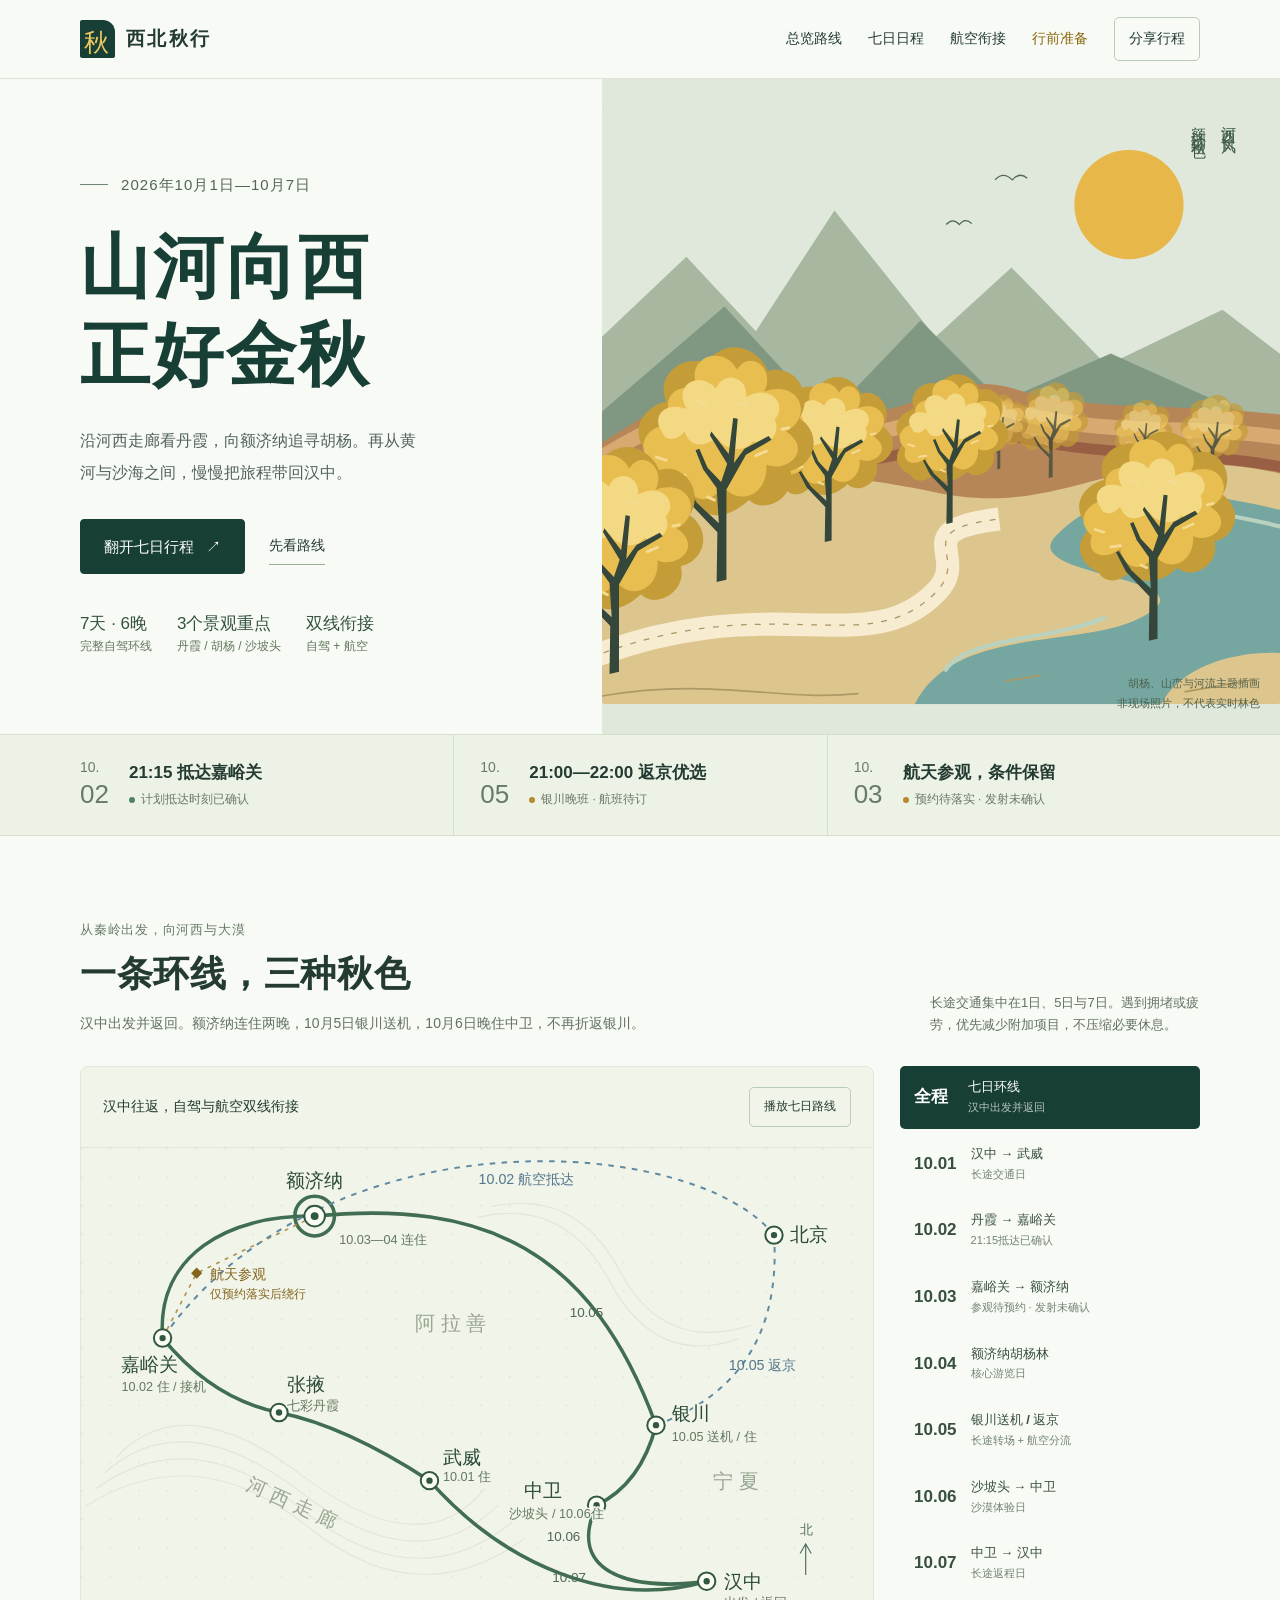
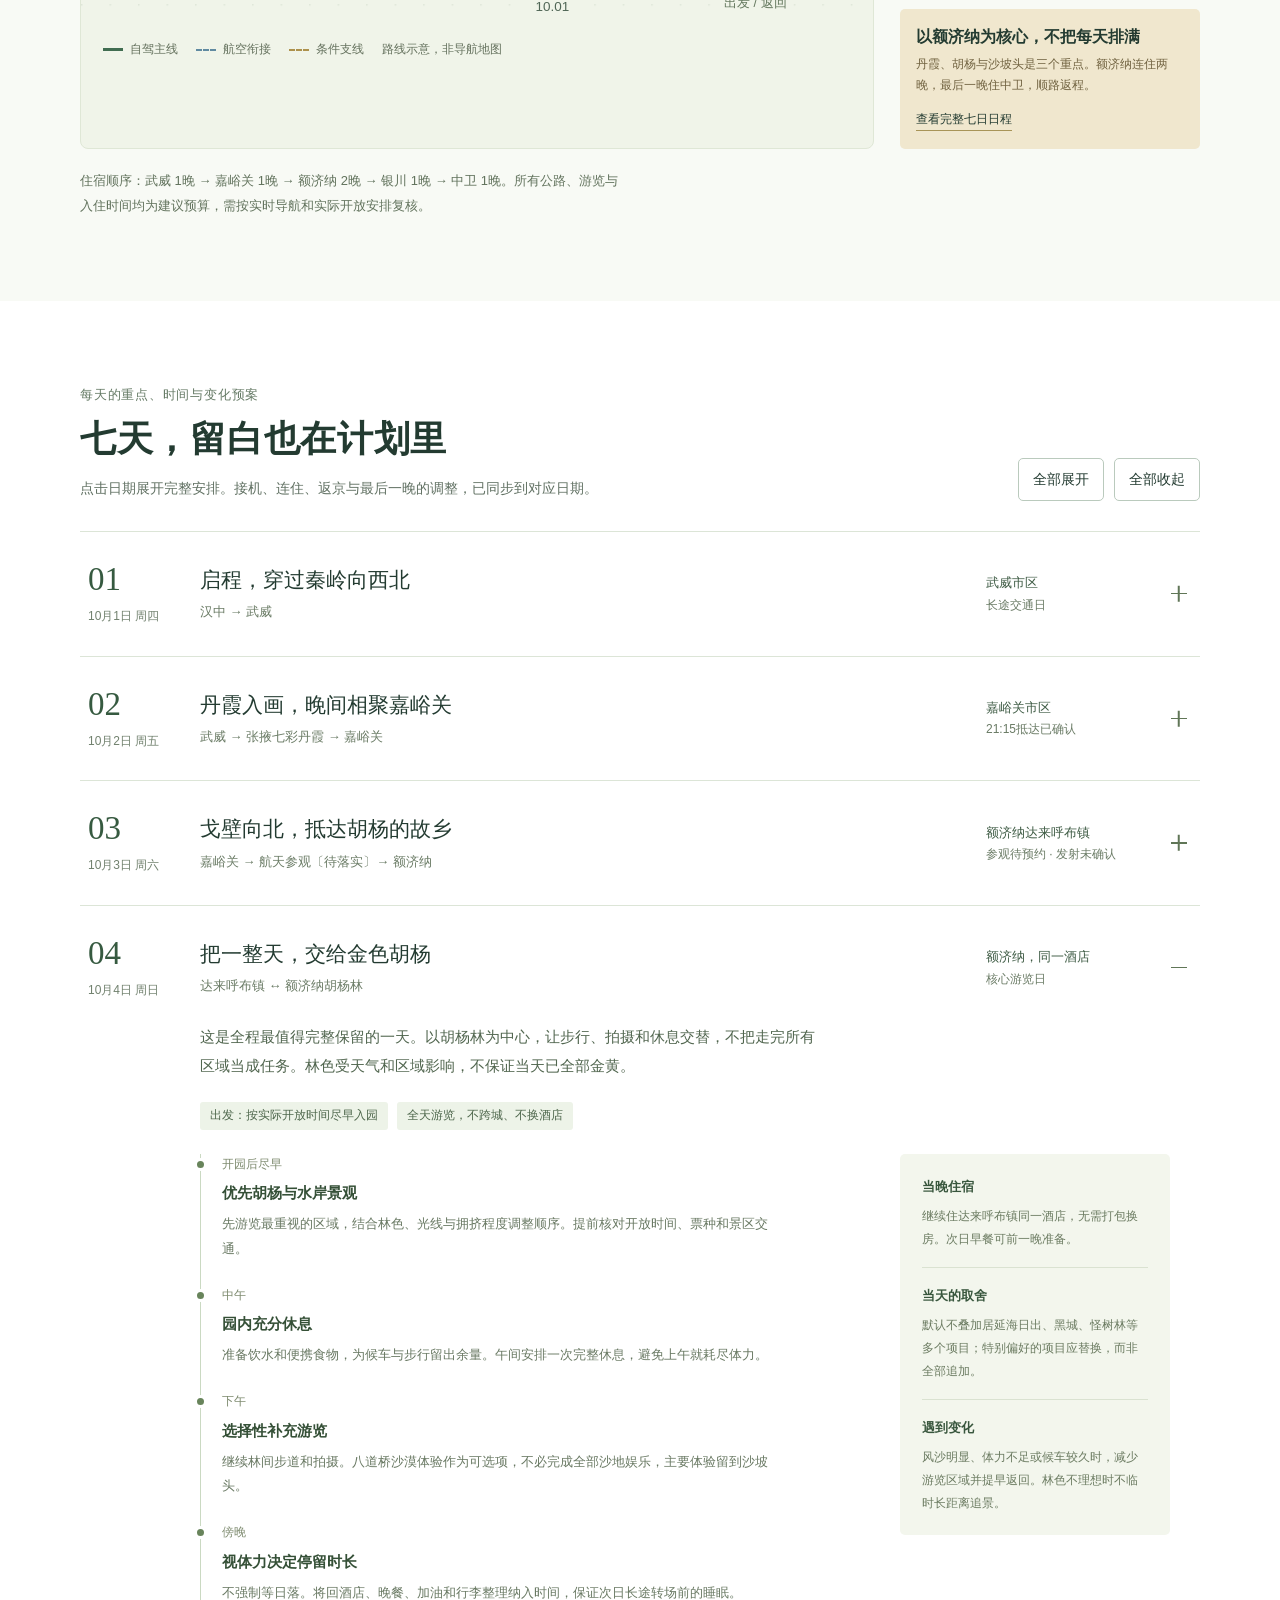
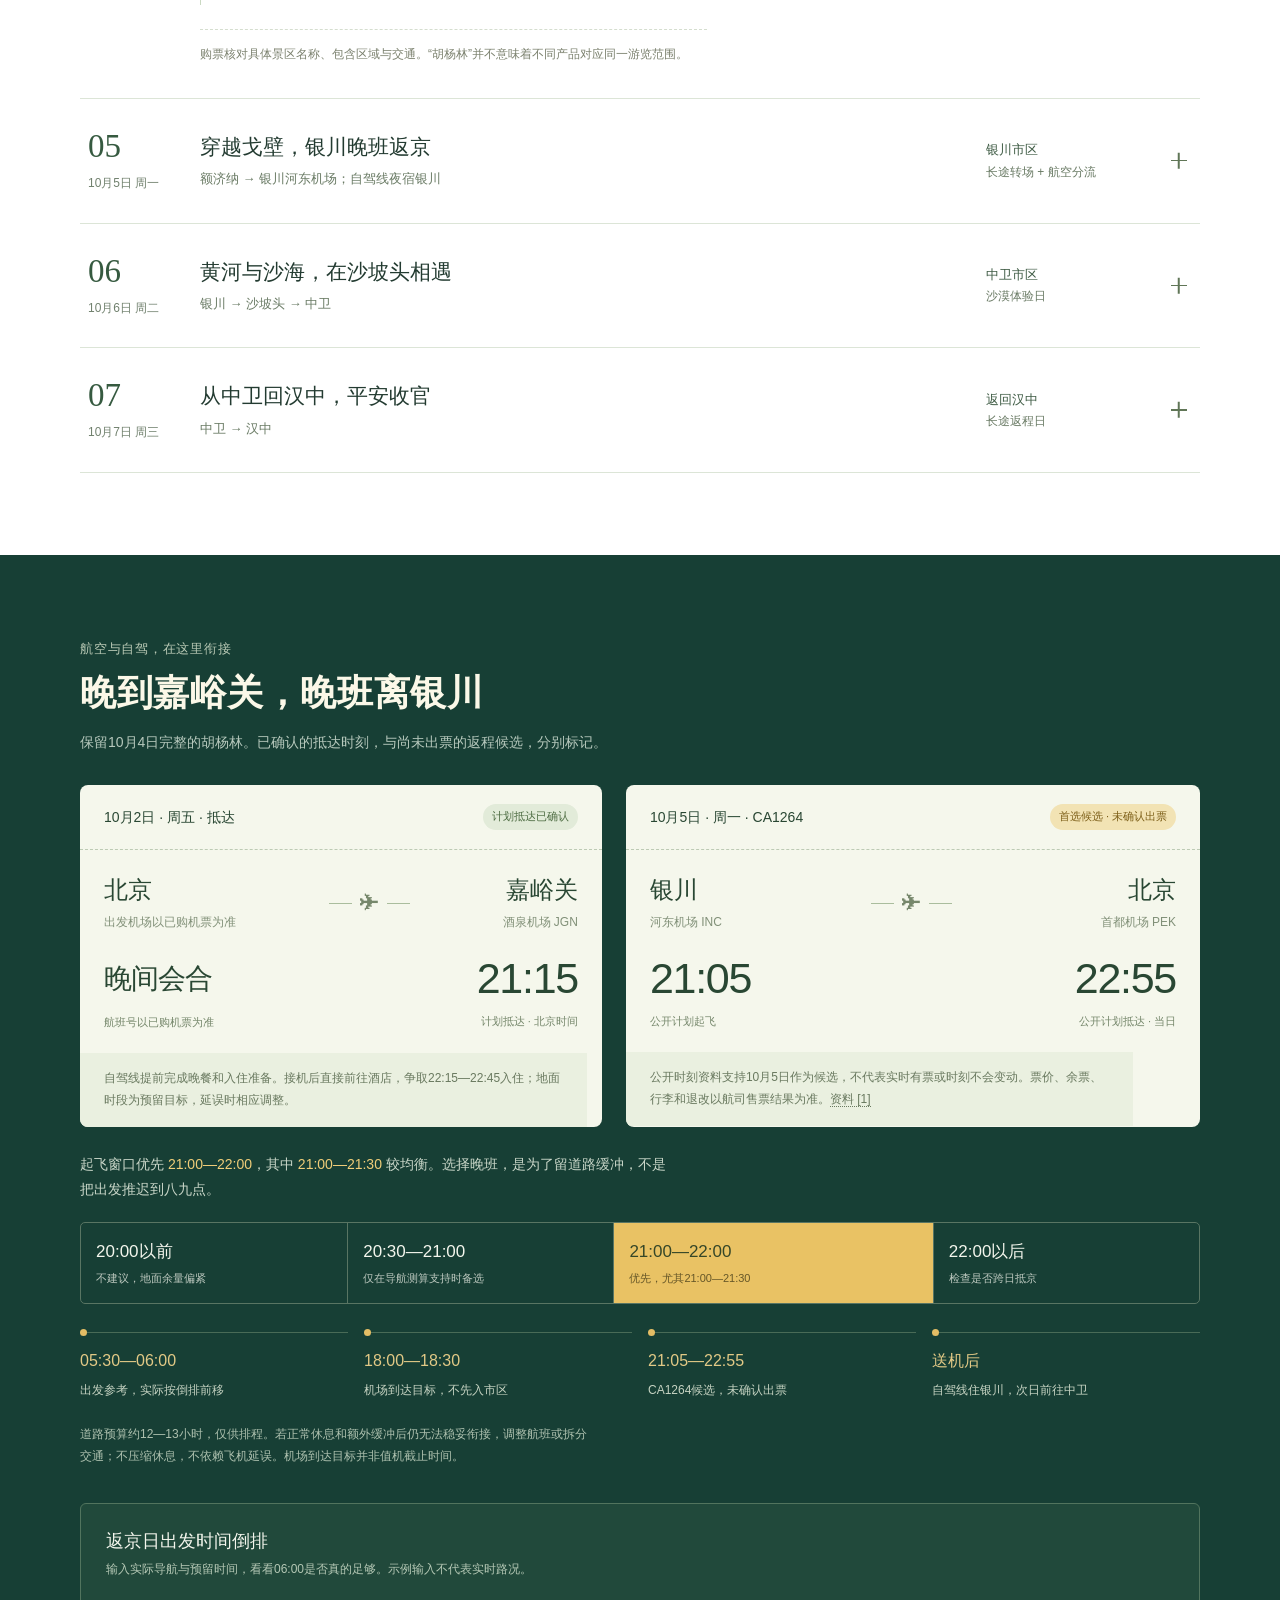
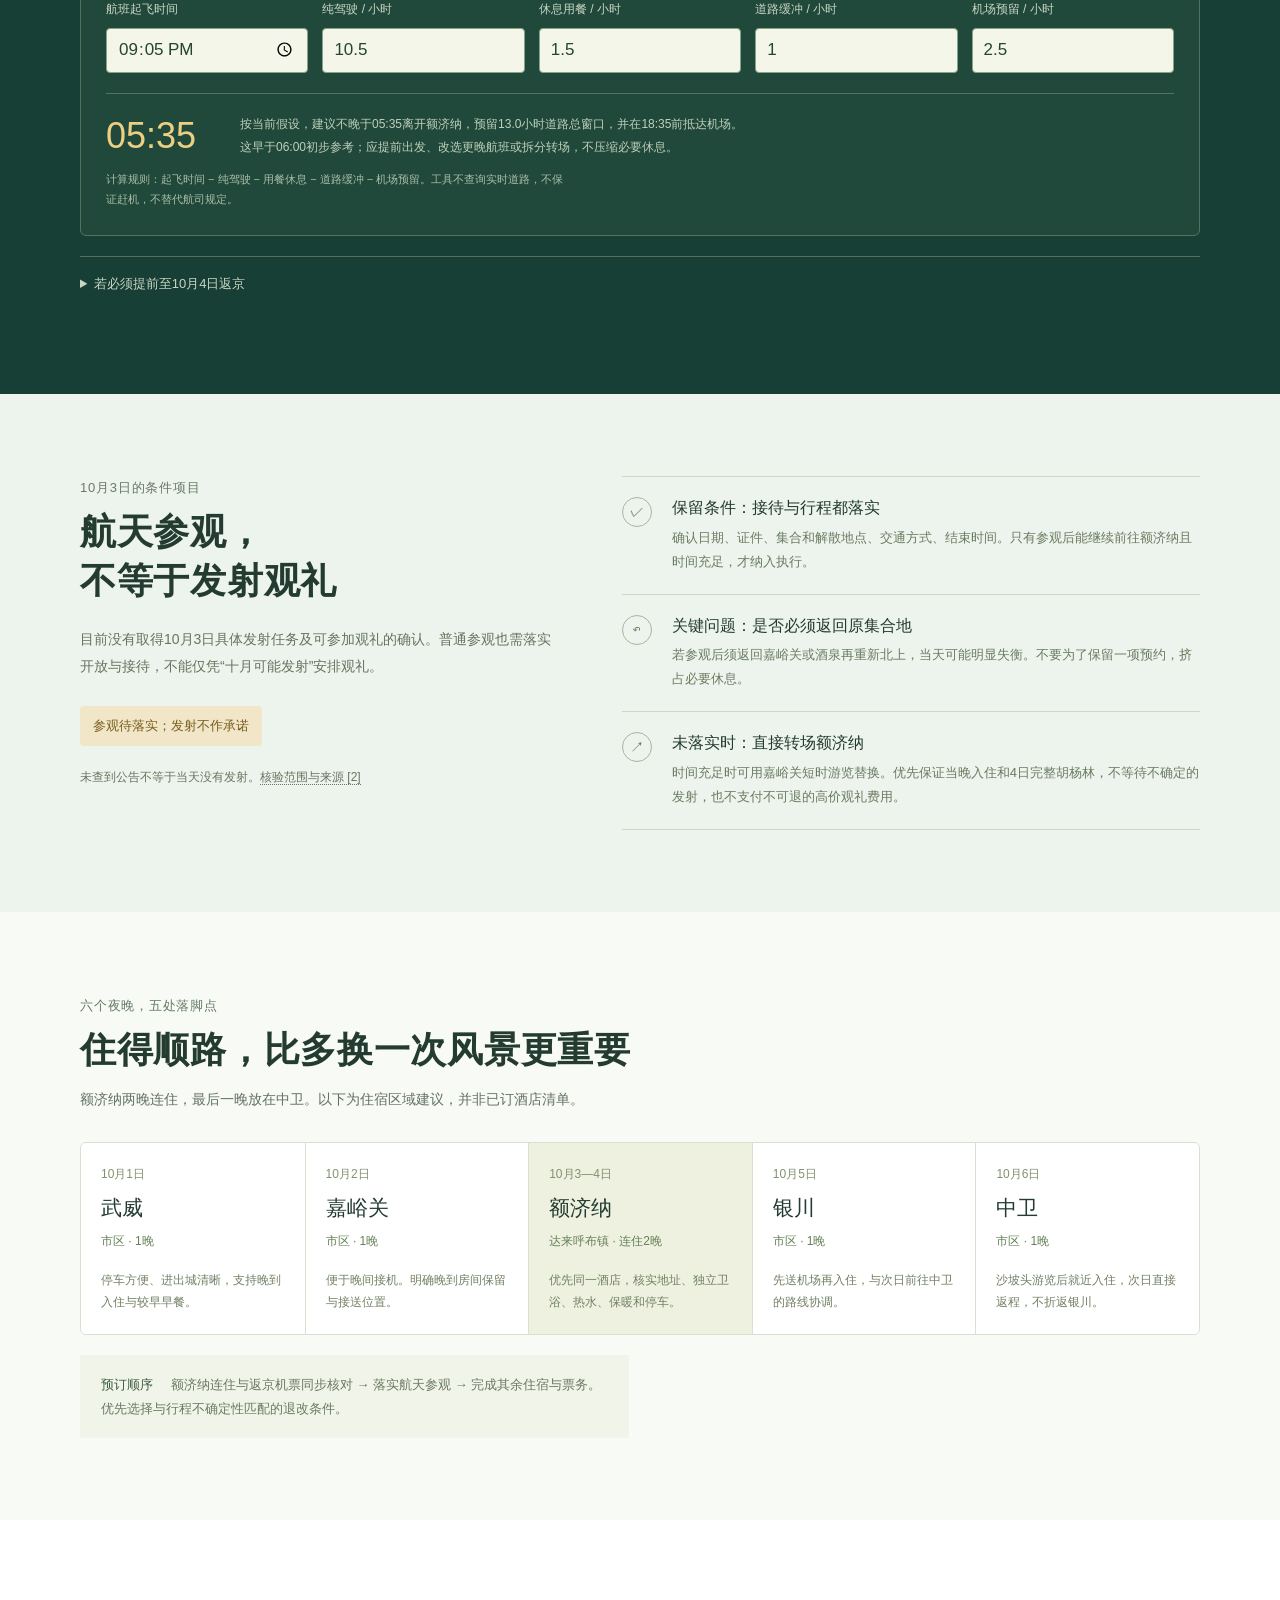
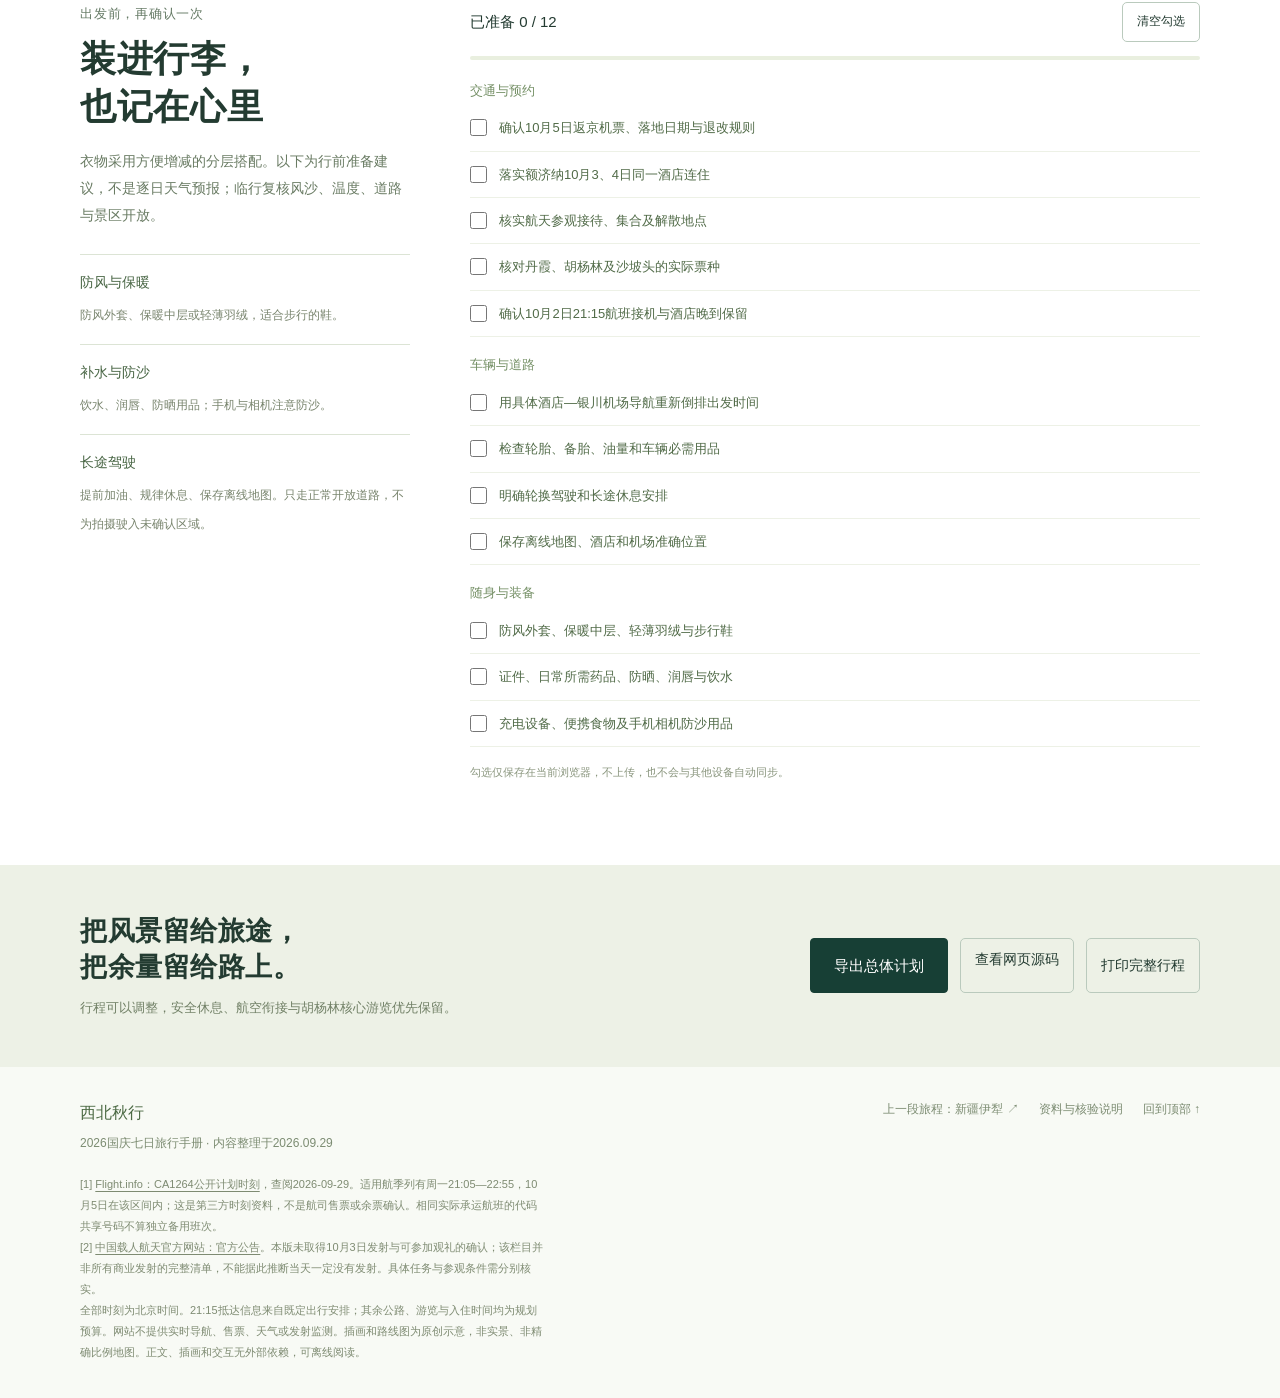
==== northwest-autumn-2026/index.html @ afd64a28 "Publish complete 2026 northwest itinerary as an independent Pages destination" ====
<!DOCTYPE html>
<html lang="zh-CN"><head><meta charset="utf-8"><meta name="viewport" content="width=device-width, initial-scale=1, viewport-fit=cover"><meta name="theme-color" content="#173f35"><meta name="description" content="2026年10月1日至7日西北自驾旅行手册：汉中、河西走廊、额济纳胡杨、银川与沙坡头。含21:15抵达接机、10月5日银川晚班返京候选、逐日日程和行前清单。"><meta property="og:title" content="西北秋行｜国庆七日旅行手册"><meta property="og:description" content="七天六晚，把一整天交给金色胡杨。路线、日程、晚班返京与行前准备，一页随行。"><meta property="og:type" content="website"><meta property="og:locale" content="zh_CN"><meta property="og:url" content="https://chastelover.github.io/xinjiang-yili-roadtrip/northwest-autumn-2026/"><title>西北秋行｜2026国庆七日自驾旅行手册</title><link rel="stylesheet" href="style.css" data-bundle></head>
<body><a href="#itinerary" class="skip">跳到七日日程</a><header class="topbar"><nav class="nav wrap" aria-label="主要导航"><a href="#top" class="brand"><span class="brand-mark" aria-hidden="true">秋</span>西北秋行</a><div class="navlinks"><a href="#route">总览路线</a><a href="#itinerary">七日日程</a><a href="#flights">航空衔接</a><a href="#prepare">行前准备</a><button class="icon-btn" id="share" type="button">分享行程</button></div></nav></header>
<main id="top"><section class="hero" aria-labelledby="hero-title"><div class="hero-inner"><div class="hero-copy"><p class="date-label">2026年10月1日—10月7日</p><h1 id="hero-title"><span>山河向西</span><span>正好金秋</span></h1><p class="hero-lead">沿河西走廊看丹霞，向额济纳追寻胡杨。再从黄河与沙海之间，慢慢把旅程带回汉中。</p><div class="hero-actions"><a class="primary" href="#itinerary">翻开七日行程 <span aria-hidden="true">↗</span></a><a class="text-action" href="#route">先看路线</a></div><div class="hero-foot"><div><strong>7天 · 6晚</strong>完整自驾环线</div><div><strong>3个景观重点</strong>丹霞 / 胡杨 / 沙坡头</div><div><strong>双线衔接</strong>自驾 + 航空</div></div></div><figure class="hero-art"><svg class="landscape" viewBox="0 0 820 720" role="img" aria-labelledby="land-title"><title id="land-title">金色胡杨、河西山峦与蜿蜒河流的原创主题插画</title><defs><clipPath id="land-crop"><rect width="820" height="720" rx="4"/></clipPath><g id="poplar"><path fill="#c49c38" d="M41 229C4 211 8 180 28 164C-9 126 27 95 49 91C35 60 66 28 103 40C129 3 173 21 184 51C218 40 247 80 226 113C258 135 246 176 214 183C223 218 180 242 159 222C129 249 105 246 86 230C69 246 49 244 41 229Z"/><path fill="#e8be50" d="M31 174C4 151 24 119 62 121C38 93 57 65 91 75C71 30 127 15 143 49C161 20 195 49 179 78C228 61 245 113 208 131C245 155 210 187 182 175C185 213 148 232 125 204C98 240 72 210 74 193C49 214 21 202 31 174Z"/><path fill="#f3d984" d="M44 132C29 113 45 90 76 101C57 66 95 51 115 74C126 48 159 59 155 85C189 66 211 97 193 115C203 136 181 154 164 144C150 164 122 151 117 139C83 162 76 136 73 131C64 144 47 144 44 132Z"/><path fill="#34473a" d="M116 331L129 328L129 208L155 162L189 142L185 137L153 154L139 173L144 114L138 113L132 161L109 131L107 136L130 174L122 198L104 179L93 154L88 156L98 181L116 206L119 253L90 226L71 197L67 199L82 228L117 265Z"/><path d="M36 165l13 4m10 22l15-2m72-96l9 3m13 67l14-6m-69 65l-9-4m99-90l9-2m-121-35l11 5" stroke="#f5db91" stroke-width="4" stroke-linecap="round"/></g></defs><g clip-path="url(#land-crop)"><rect width="820" height="720" fill="#dfe8da"/><circle cx="637" cy="116" r="66" fill="#e7b749"/><path d="M-50 323L102 179L186 269L281 123L403 276L495 192L610 310L750 243L887 348V510H-50Z" fill="#a7b7a0"/><path d="M0 366L148 239L272 374L385 256L483 354L615 296L820 388V490H0Z" fill="#809881"/><path d="M0 404C119 325 173 316 257 352C362 399 404 311 496 338C597 369 698 354 820 370V573H0Z" fill="#b68558"/><path d="M-10 427C120 347 172 345 257 380C358 422 406 338 501 367C614 398 716 380 831 399" fill="none" stroke="#d6aa71" stroke-width="18"/><path d="M-10 462C118 382 179 380 266 414C358 448 416 377 511 399C618 422 732 414 831 435" fill="none" stroke="#985f45" stroke-width="13"/><path d="M0 514C208 432 272 438 390 461C562 503 619 396 820 441V720H0Z" fill="#ddc58e"/><path d="M820 485C629 438 576 490 549 516C500 565 723 565 665 607C597 658 429 618 378 720H676C700 672 770 655 820 658Z" fill="#75a6a0"/><path d="M820 505C639 462 616 490 602 514M609 615C531 646 443 637 414 680" stroke="#b9d2bf" stroke-width="5" fill="none"/><path d="M-30 670C202 573 319 672 404 584C447 540 366 510 480 496" stroke="#f7ecd0" stroke-width="28" fill="none"/><path d="M-30 670C202 573 319 672 404 584C447 540 366 510 480 496" stroke="#ad9462" stroke-width="1.5" stroke-dasharray="7 10" fill="none"/><g opacity=".7"><use href="#poplar" transform="translate(695 339) scale(.35)"/><use href="#poplar" transform="translate(616 346) scale(.3)"/><use href="#poplar" transform="translate(497 324) scale(.37)"/><use href="#poplar" transform="translate(444 340) scale(.29)"/></g><use href="#poplar" transform="translate(195 312) scale(.64)"/><use href="#poplar" transform="translate(349 310) scale(.58)"/><use href="#poplar" transform="translate(33 271) scale(.91)"/><use href="#poplar" transform="translate(567 375) scale(.81)"/><use href="#poplar" transform="translate(-93 392) scale(.88)"/><path d="M0 710C134 687 213 717 310 707M487 692l43-7m174 20l85-15" stroke="#ad9965" fill="none" stroke-width="2"/><g stroke="#52695a" stroke-width="1.5" fill="none"><path d="M475 86q10-11 21 0q9-10 18-2M416 140q8-9 16 0q7-9 15-1"/></g></g></svg>
<span class="land-stamp" aria-hidden="true">河西长风<br>额济纳秋色</span><figcaption class="art-caption">胡杨、山峦与河流主题插画<br>非现场照片，不代表实时林色</figcaption></figure></div></section>
<div class="status-strip"><div class="status-grid wrap"><a class="status-item" href="#day-2"><span class="status-date">10.<b>02</b></span><span class="status-main"><strong>21:15 抵达嘉峪关</strong><span class="tiny-status">计划抵达时刻已确认</span></span></a><a class="status-item" href="#flights"><span class="status-date">10.<b>05</b></span><span class="status-main"><strong>21:00—22:00 返京优选</strong><span class="tiny-status pending">银川晚班 · 航班待订</span></span></a><a class="status-item" href="#space"><span class="status-date">10.<b>03</b></span><span class="status-main"><strong>航天参观，条件保留</strong><span class="tiny-status pending">预约待落实 · 发射未确认</span></span></a></div></div>
<section class="section" id="route" aria-labelledby="route-title"><div class="wrap"><div class="section-heading"><div><span class="subhead">从秦岭出发，向河西与大漠</span><h2 id="route-title">一条环线，三种秋色</h2><p>汉中出发并返回。额济纳连住两晚，10月5日银川送机，10月6日晚住中卫，不再折返银川。</p></div><p class="side-note">长途交通集中在1日、5日与7日。遇到拥堵或疲劳，优先减少附加项目，不压缩必要休息。</p></div><div class="route-layout"><div class="map-panel"><div class="map-top"><span id="route-label">汉中往返，自驾与航空双线衔接</span><button id="play-route" class="icon-btn" type="button" aria-pressed="false">播放七日路线</button></div><div class="map-scroller" tabindex="0" aria-label="路线示意图，可横向滚动"><svg viewBox="0 0 1000 610" class="route-svg" role="img" aria-labelledby="map-title map-desc"><title id="map-title">西北七日自驾与航空衔接示意</title><desc id="map-desc">汉中、武威、张掖、嘉峪关、额济纳、银川、中卫、汉中。10月2日从北京飞抵嘉峪关，5日从银川返京。航天参观为条件支线。示意图不按精确比例绘制，不可用于导航。</desc><defs><pattern id="map-grid" width="36" height="36" patternUnits="userSpaceOnUse"><circle cx="1" cy="1" r="1" fill="#d6dfd0"/></pattern></defs><rect width="1000" height="610" fill="url(#map-grid)"/><g fill="none" stroke="#e3e7d9" stroke-width="1.5"><path d="M45 390Q130 300 280 414T510 430M30 410Q130 321 278 435T527 451M18 431Q138 343 280 457T545 472M6 452Q146 365 286 478T560 493M500 88Q610 61 668 169T830 241M518 74Q625 51 680 155T846 224"/></g><g fill="#9aa792" font-size="25" letter-spacing="7"><text x="207" y="431" transform="rotate(24 207 431)">河西走廊</text><text x="422" y="230">阿拉善</text><text x="798" y="429">宁夏</text></g><g class="route-lines"><path data-segment="1" d="M790 547C668 583 535 527 440 420"/><path data-segment="2" d="M440 420Q334 351 250 334T103 240"/><path data-segment="3" d="M103 240C95 136 185 84 295 86"/><circle data-segment="4" cx="295" cy="86" r="25"/><path data-segment="5" d="M295 86C509 65 645 128 726 350"/><path data-segment="6" d="M726 350Q707 424 651 451"/><path data-segment="7" d="M651 451C613 533 688 561 790 547"/></g><path class="optional-line" d="M103 240L146 158L295 86"/><g class="flight-lines" fill="none" stroke="#608aa1" stroke-width="2.5" stroke-dasharray="7 8"><path data-flight="2" d="M875 110C777-15 309-52 103 240"/><path data-flight="5" d="M726 350Q887 291 875 110"/></g><g font-size="18" fill="#54768a"><text x="502" y="46">10.02 航空抵达</text><text x="818" y="280">10.05 返京</text></g><g class="map-places"><g transform="translate(790 547)"><circle r="11"/><circle r="4"/><text x="22" y="8">汉中</text><text class="place-sub" x="22" y="32">出发 / 返回</text></g><g transform="translate(440 420)"><circle r="11"/><circle r="4"/><text x="17" y="-21">武威</text><text class="place-sub" x="17" y="1">10.01 住</text></g><g transform="translate(250 334)"><circle r="11"/><circle r="4"/><text x="10" y="-27">张掖</text><text class="place-sub" x="10" y="-3">七彩丹霞</text></g><g transform="translate(103 240)"><circle r="11"/><circle r="4"/><text x="-52" y="41">嘉峪关</text><text class="place-sub" x="-52" y="67">10.02 住 / 接机</text></g><g transform="translate(295 86)"><circle r="13"/><circle r="5"/><text x="-36" y="-37">额济纳</text><text class="place-sub" x="31" y="35">10.03—04 连住</text></g><g transform="translate(726 350)"><circle r="11"/><circle r="4"/><text x="20" y="-7">银川</text><text class="place-sub" x="20" y="20">10.05 送机 / 住</text></g><g transform="translate(651 451)"><circle r="11"/><circle r="4"/><text x="-92" y="-10">中卫</text><text class="place-sub" x="-110" y="16">沙坡头 / 10.06住</text></g><g transform="translate(875 110)"><circle r="11"/><circle r="4"/><text x="20" y="8">北京</text></g></g><g fill="#85651d"><path d="M146 151l7 7-7 7-7-7Z"/><text x="163" y="166" font-size="18">航天参观</text><text x="163" y="189" font-size="15">仅预约落实后绕行</text></g><g font-size="17" fill="#506656"><text x="595" y="548">10.07</text><text x="588" y="496">10.06</text><text x="617" y="213">10.05</text><text x="574" y="584">10.01</text></g><g transform="translate(915 500)" fill="none" stroke="#53705e"><path d="M0 39V0m-7 12L0 0l7 12" stroke-width="1.5"/><text y="-12" x="-7" fill="#53705e" stroke="none" font-size="17">北</text></g></svg>
</div><div class="map-key"><span><i></i>自驾主线</span><span><i class="air"></i>航空衔接</span><span><i class="optional"></i>条件支线</span><span>路线示意，非导航地图</span></div><p class="map-notice">图面可横向滑动；也可选择下方日期查看当天重点。</p></div><div class="day-switcher" aria-label="按日期切换路线"><button type="button" class="day-switch" data-map-day="0" aria-pressed="true"><span class="switch-date">全程</span><span class="switch-copy"><strong>七日环线</strong><small>汉中出发并返回</small></span></button><button type="button" class="day-switch" data-map-day="1" aria-pressed="false"><span class="switch-date">10.01</span><span class="switch-copy"><strong>汉中 → 武威</strong><small>长途交通日</small></span></button><button type="button" class="day-switch" data-map-day="2" aria-pressed="false"><span class="switch-date">10.02</span><span class="switch-copy"><strong>丹霞 → 嘉峪关</strong><small>21:15抵达已确认</small></span></button><button type="button" class="day-switch" data-map-day="3" aria-pressed="false"><span class="switch-date">10.03</span><span class="switch-copy"><strong>嘉峪关 → 额济纳</strong><small>参观待预约 · 发射未确认</small></span></button><button type="button" class="day-switch" data-map-day="4" aria-pressed="false"><span class="switch-date">10.04</span><span class="switch-copy"><strong>额济纳胡杨林</strong><small>核心游览日</small></span></button><button type="button" class="day-switch" data-map-day="5" aria-pressed="false"><span class="switch-date">10.05</span><span class="switch-copy"><strong>银川送机 / 返京</strong><small>长途转场 + 航空分流</small></span></button><button type="button" class="day-switch" data-map-day="6" aria-pressed="false"><span class="switch-date">10.06</span><span class="switch-copy"><strong>沙坡头 → 中卫</strong><small>沙漠体验日</small></span></button><button type="button" class="day-switch" data-map-day="7" aria-pressed="false"><span class="switch-date">10.07</span><span class="switch-copy"><strong>中卫 → 汉中</strong><small>长途返程日</small></span></button><div class="route-summary" aria-live="polite"><h3 id="route-summary-title">以额济纳为核心，不把每天排满</h3><p id="route-summary-copy">丹霞、胡杨与沙坡头是三个重点。额济纳连住两晚，最后一晚住中卫，顺路返程。</p><a id="route-detail" href="#itinerary">查看完整七日日程</a></div></div></div><p class="overview-line">住宿顺序：武威 1晚 → 嘉峪关 1晚 → 额济纳 2晚 → 银川 1晚 → 中卫 1晚。所有公路、游览与入住时间均为建议预算，需按实时导航和实际开放安排复核。</p></div></section>
<section class="section itinerary-section" id="itinerary" aria-labelledby="itinerary-title"><div class="wrap"><div class="section-heading"><div><span class="subhead">每天的重点、时间与变化预案</span><h2 id="itinerary-title">七天，留白也在计划里</h2><p>点击日期展开完整安排。接机、连住、返京与最后一晚的调整，已同步到对应日期。</p></div><div class="expand-tools"><button class="icon-btn" type="button" id="expand-all">全部展开</button><button class="icon-btn" type="button" id="collapse-all">全部收起</button></div></div><div id="day-plans"><details class="day-card" id="day-1" data-date="10月1日" data-weekday="周四"><summary><div class="day-date"><strong>01</strong><small>10月1日 周四</small></div><div class="day-title"><h3>启程，穿过秦岭向西北</h3><p>汉中 → 武威</p></div><div class="day-meta"><b>武威市区</b>长途交通日</div><span class="plus" aria-hidden="true"></span></summary><div class="day-body"><p class="day-intro">第一天只做一件事：从汉中出发，平稳抵达武威。把体力留给后面的丹霞、胡杨与沙漠，不为赶景点压缩休息。</p><div class="day-badges"><span>出发：06:00左右</span><span>全天转场，建议预留12–14小时级窗口</span></div><div class="day-detail-grid"><div class="time-list"><div class="time-slot"><time>出发前</time><h4>充分睡眠后出发</h4><p>前一晚完成加油、胎压和车辆检查，准备饮水、简餐。06:00为初步参考，不以早起替代足够休息。</p></div><div class="time-slot"><time>上午—下午</time><h4>沿实时导航前往武威</h4><p>途中规律休息、按状态轮换驾驶。午餐选择方便停车的位置，不为餐厅绕路；路况明显变差时及时下调当日目标。</p></div><div class="time-slot"><time>抵达后</time><h4>入住、晚餐、休息</h4><p>不安排必须赶到的景区。抵达较早时可在酒店附近短距离散步，晚到则直接休息。</p></div></div><aside class="day-aside"><div><h4>当晚住宿</h4><p>停车方便、进出城清晰，支持晚到入住和较早早餐的酒店。</p></div><div><h4>当天的取舍</h4><p class="keep">当天不叠加正式景点。第一晚的休息比多一次打卡更重要。</p></div><div><h4>遇到变化</h4><p>若到达过晚或驾驶疲劳，调整途中住宿；次日优先压缩丹霞游览，不靠疲劳驾驶补回进度。</p></div></aside></div><p class="day-note">仅有一名驾驶员时，应优先拆分长途路段或减少项目。所有时间窗口均为排程预算，不是导航承诺。</p></div></details>
<details class="day-card" id="day-2" data-date="10月2日" data-weekday="周五"><summary><div class="day-date"><strong>02</strong><small>10月2日 周五</small></div><div class="day-title"><h3>丹霞入画，晚间相聚嘉峪关</h3><p>武威 → 张掖七彩丹霞 → 嘉峪关</p></div><div class="day-meta"><b>嘉峪关市区</b>21:15抵达已确认</div><span class="plus" aria-hidden="true"></span></summary><div class="day-body"><p class="day-intro">白天将重点放在七彩丹霞，晚间完成嘉峪关会合。已确定的计划抵达时刻为21:15，不再安排接机后的夜游或长时间聚餐。</p><div class="day-badges"><span>出发：07:00左右</span><span>丹霞预留3–4小时，晚间接机</span></div><div class="day-detail-grid"><div class="time-list"><div class="time-slot"><time>07:00左右</time><h4>从武威出发</h4><p>沿实际路线前往七彩丹霞。当天只安排一个主要景区，不叠加张掖市区或其他远距离景点。</p></div><div class="time-slot"><time>中午—下午</time><h4>七彩丹霞游览</h4><p>为游览、景区交通和候车预留3–4小时；国庆排队明显时增加余量。下午光线可以争取，但不把等日落设为硬任务。</p></div><div class="time-slot"><time>19:00—20:00目标</time><h4>自驾线先入住与晚餐</h4><p>及时离园并前往嘉峪关。争取先完成入住、用餐及次日准备，再根据航班动态安排接机。</p></div><div class="time-slot"><time>21:15</time><h4>航班计划抵达嘉峪关酒泉机场</h4><p>已确认的是计划抵达时刻，不是出站时刻。预留下机、提取行李和出站时间；航班号及北京出发机场以已购机票为准。</p></div><div class="time-slot"><time>22:15—22:45目标</time><h4>接机后直接入住</h4><p>此为地面衔接预留窗口，不是机场交通保证。必要时安排简餐，随后休息；延误时相应后移接机和次日出发。</p></div></div><aside class="day-aside"><div><h4>当晚住宿</h4><p>仍住嘉峪关市区，提前告知晚到，确认房间保留、停车和接送位置。</p></div><div><h4>当天的取舍</h4><p class="keep">自驾游览与航空到达分开衔接，不折返张掖，不在落地后夜间赶往额济纳。</p></div><div><h4>遇到变化</h4><p>若自驾线延误，提前安排独立机场接送；航班延误时保留接送弹性，不必全员在机场等待。</p></div></aside></div><p class="day-note">除21:15外，本日其余时刻均为建议安排；实际离园、接机和入住随路况、航班动态调整。</p></div></details>
<details class="day-card" id="day-3" data-date="10月3日" data-weekday="周六"><summary><div class="day-date"><strong>03</strong><small>10月3日 周六</small></div><div class="day-title"><h3>戈壁向北，抵达胡杨的故乡</h3><p>嘉峪关 → 航天参观〔待落实〕→ 额济纳</p></div><div class="day-meta"><b>额济纳达来呼布镇</b>参观待预约 · 发射未确认</div><span class="plus" aria-hidden="true"></span></summary><div class="day-body"><p class="day-intro">航天主题体验作为有条件项目保留，普通参观与发射观礼分别核实。是否绕行，取决于正式接待流程能否与前往额济纳的交通衔接。</p><div class="day-badges"><span>出发：无早场约束时08:00左右</span><span>参观与跨城转场共用全天</span></div><div class="day-detail-grid"><div class="time-list"><div class="time-slot"><time>前一晚</time><h4>核对实际接待流程</h4><p>确认接待日期、证件、集合地点、交通方式、结束时间与解散地点。重点核实是否必须返回原集合地。</p></div><div class="time-slot"><time>08:00左右参考</time><h4>从嘉峪关出发</h4><p>前一晚较晚入住，无已确认早场约束时不默认清晨赶路。预约要求过早集合时，应重新评估休息和可行性。</p></div><div class="time-slot"><time>方案A</time><h4>预约落实后参加航天参观</h4><p>按正式确认流程执行；只有结束后可继续前往额济纳且时间充足，才纳入。普通参观不默认包含火箭发射。</p></div><div class="time-slot"><time>方案B</time><h4>未落实时直接转场额济纳</h4><p>取消航天项目，优先提前抵达。时间和体力充足时，可用嘉峪关短时游览替换，不额外堆叠景点。</p></div><div class="time-slot"><time>傍晚目标</time><h4>入住达来呼布镇</h4><p>同一酒店连续入住两晚，完成加油、饮水与次日食品准备，较早休息。</p></div></div><aside class="day-aside"><div><h4>当晚住宿</h4><p>10月3、4日连住同一酒店，核实真实地址、独立卫浴、热水、保暖和停车。</p></div><div><h4>当天的取舍</h4><p class="keep">不为尚未确认的发射等待或支付不可退的高价观礼费用。核心目标是当晚平稳入住额济纳。</p></div><div><h4>遇到变化</h4><p>若参观后须返回嘉峪关或酒泉再北上，或解散过晚，应取消该项目，避免长途夜间补赶。</p></div></aside></div><p class="day-note">未取得10月3日具体发射任务及可参加观礼的确认；未查到公告不等于当天没有发射。 <a class="source-link" href="#source-space">核验说明 [2]</a></p></div></details>
<details class="day-card" id="day-4" data-date="10月4日" data-weekday="周日" open><summary><div class="day-date"><strong>04</strong><small>10月4日 周日</small></div><div class="day-title"><h3>把一整天，交给金色胡杨</h3><p>达来呼布镇 ↔ 额济纳胡杨林</p></div><div class="day-meta"><b>额济纳，同一酒店</b>核心游览日</div><span class="plus" aria-hidden="true"></span></summary><div class="day-body"><p class="day-intro">这是全程最值得完整保留的一天。以胡杨林为中心，让步行、拍摄和休息交替，不把走完所有区域当成任务。林色受天气和区域影响，不保证当天已全部金黄。</p><div class="day-badges"><span>出发：按实际开放时间尽早入园</span><span>全天游览，不跨城、不换酒店</span></div><div class="day-detail-grid"><div class="time-list"><div class="time-slot"><time>开园后尽早</time><h4>优先胡杨与水岸景观</h4><p>先游览最重视的区域，结合林色、光线与拥挤程度调整顺序。提前核对开放时间、票种和景区交通。</p></div><div class="time-slot"><time>中午</time><h4>园内充分休息</h4><p>准备饮水和便携食物，为候车与步行留出余量。午间安排一次完整休息，避免上午就耗尽体力。</p></div><div class="time-slot"><time>下午</time><h4>选择性补充游览</h4><p>继续林间步道和拍摄。八道桥沙漠体验作为可选项，不必完成全部沙地娱乐，主要体验留到沙坡头。</p></div><div class="time-slot"><time>傍晚</time><h4>视体力决定停留时长</h4><p>不强制等日落。将回酒店、晚餐、加油和行李整理纳入时间，保证次日长途转场前的睡眠。</p></div></div><aside class="day-aside"><div><h4>当晚住宿</h4><p>继续住达来呼布镇同一酒店，无需打包换房。次日早餐可前一晚准备。</p></div><div><h4>当天的取舍</h4><p class="keep">默认不叠加居延海日出、黑城、怪树林等多个项目；特别偏好的项目应替换，而非全部追加。</p></div><div><h4>遇到变化</h4><p>风沙明显、体力不足或候车较久时，减少游览区域并提早返回。林色不理想时不临时长距离追景。</p></div></aside></div><p class="day-note">购票核对具体景区名称、包含区域与交通。“胡杨林”并不意味着不同产品对应同一游览范围。</p></div></details>
<details class="day-card" id="day-5" data-date="10月5日" data-weekday="周一"><summary><div class="day-date"><strong>05</strong><small>10月5日 周一</small></div><div class="day-title"><h3>穿越戈壁，银川晚班返京</h3><p>额济纳 → 银川河东机场；自驾线夜宿银川</p></div><div class="day-meta"><b>银川市区</b>长途转场 + 航空分流</div><span class="plus" aria-hidden="true"></span></summary><div class="day-body"><p class="day-intro">全天只做转场与送机，不插入景点。返京优先21:00–22:00起飞，尤其21:00–21:30；CA1264的21:05–22:55为首选候选，尚未确认出票。</p><div class="day-badges"><span>出发：05:30–06:00参考，按航班倒排</span><span>道路预算约12–13小时，航班另计</span></div><div class="day-detail-grid"><div class="time-list"><div class="time-slot"><time>前一晚</time><h4>加满油、收好行李、准备早餐</h4><p>不要出发后再寻找早餐或加油站。早出发必须以前一晚充分休息为前提。</p></div><div class="time-slot"><time>05:30–06:00参考</time><h4>从达来呼布镇直接前往机场</h4><p>目的地设为银川河东机场，不是市区酒店。06:00只是初步参考；保守倒排结果更早时，须提前或调整航班。</p></div><div class="time-slot"><time>上午—下午</time><h4>正常驾驶、用餐与规律休息</h4><p>道路时间是计划预算，不保证实际抵达。不增加居延海日出、购物或绕路餐饮，不减少必要休息以赶机。</p></div><div class="time-slot"><time>18:00–18:30目标</time><h4>抵达银川河东机场</h4><p>留足办理手续的余量，不把值机截止时间作为到达目标。预计明显晚于目标时，及早评估改签或替代安排。</p></div><div class="time-slot"><time>21:05—22:55候选</time><h4>CA1264：银川 → 北京首都</h4><p>公开计划时刻支持10月5日作为候选；实际可售、余票、时刻、行李和退改以航司为准。送机后自驾线入住银川。</p></div></div><aside class="day-aside"><div><h4>当晚住宿</h4><p>先送机，再前往银川酒店；次日继续中卫方向，不先进市区入住后折返机场。</p></div><div><h4>当天的取舍</h4><p class="keep">优先21:00–22:00直飞并要求当日抵京。20:30左右仅作备选，不建议20:00以前起飞。</p></div><div><h4>遇到变化</h4><p>订票前用具体酒店—机场路线倒排；正常休息和缓冲后仍衔接紧张时，换班、独立分流或拆分转场，不依赖航班延误。</p></div></aside></div><p class="day-note">长途公路接飞机存在误机风险。保守计算可能要求早于06:00出发；下方倒排器显示这一约束，不提供实时导航或赶机保证。 <a class="source-link" href="#source-flight">航班资料 [1]</a></p></div></details>
<details class="day-card" id="day-6" data-date="10月6日" data-weekday="周二"><summary><div class="day-date"><strong>06</strong><small>10月6日 周二</small></div><div class="day-title"><h3>黄河与沙海，在沙坡头相遇</h3><p>银川 → 沙坡头 → 中卫</p></div><div class="day-meta"><b>中卫市区</b>沙漠体验日</div><span class="plus" aria-hidden="true"></span></summary><div class="day-body"><p class="day-intro">沙坡头作为后半程重点，游览结束直接住中卫，不再返回银川。景观欣赏搭配少量真正感兴趣的体验，避免全程排队赶项目。</p><div class="day-badges"><span>出发：07:30–08:00</span><span>景区建议预留5–6小时</span></div><div class="day-detail-grid"><div class="time-list"><div class="time-slot"><time>07:30–08:00</time><h4>离开银川，前往沙坡头</h4><p>按酒店和景区实际入口导航预留转场，不将公路时间算入景区体验时长。</p></div><div class="time-slot"><time>上午—下午</time><h4>沙坡头游览</h4><p>预留5–6小时弹性窗口，先看沙漠和黄河，再选择适合的体验。购票核对门票、景区交通和娱乐项目分别包含什么。</p></div><div class="time-slot"><time>傍晚</time><h4>入住中卫市区</h4><p>不再返回银川。住宿以停车、用餐和次日出城方便为优先；晚餐后整理返程行李，保证睡眠。</p></div></div><aside class="day-aside"><div><h4>当晚住宿</h4><p>中卫市区实用型住宿优先，不为短住增加偏远接驳。</p></div><div><h4>当天的取舍</h4><p class="keep">不以套票项目最多为目标。10月4日已体验的沙地项目，可减少重复。</p></div><div><h4>遇到变化</h4><p>风沙、天气或开放状态不适合时，缩减项目并提前回酒店，不延长游览补齐所有体验。</p></div></aside></div><p class="day-note">项目开放、身体条件限制和预约规则，以景区当日正式说明为准。</p></div></details>
<details class="day-card" id="day-7" data-date="10月7日" data-weekday="周三"><summary><div class="day-date"><strong>07</strong><small>10月7日 周三</small></div><div class="day-title"><h3>从中卫回汉中，平安收官</h3><p>中卫 → 汉中</p></div><div class="day-meta"><b>返回汉中</b>长途返程日</div><span class="plus" aria-hidden="true"></span></summary><div class="day-body"><p class="day-intro">早餐后尽早返程，最后一天不再安排顺路打卡。行程完成标准是平稳返回，而不是必须在某个时刻抵达。</p><div class="day-badges"><span>出发：06:30–07:00</span><span>全天返程，不加景点</span></div><div class="day-detail-grid"><div class="time-list"><div class="time-slot"><time>出发前</time><h4>完成车辆和行李检查</h4><p>确认油量、轮胎、证件与物品，查看实时路况和天气，必要时调整出发节奏。</p></div><div class="time-slot"><time>06:30–07:00参考</time><h4>从中卫出发返回汉中</h4><p>沿当日适合的开放道路行驶。午餐选择停车方便的位置，规律休息，不为餐饮绕路。</p></div><div class="time-slot"><time>途中</time><h4>按状态调整，不追赶到家时间</h4><p>遇拥堵、天气变化或疲劳时延长休息；必要时增加途中住宿，不以七天计划为理由持续赶路。</p></div></div><aside class="day-aside"><div><h4>当晚住宿</h4><p>原计划当日返回汉中；必要时增加途中住宿，优先安全和驾驶状态。</p></div><div><h4>当天的取舍</h4><p class="keep">不再加景点，不用减少休息换取提前到家。</p></div><div><h4>遇到变化</h4><p>道路或身体状态不适合继续时，及时停车休息或中途住宿，允许以安全为前提调整。</p></div></aside></div><p class="day-note">地图示意和页面预算不可替代实时导航。所有长途日均须保证足够休息与合理驾驶安排。</p></div></details></div></div></section>
<section class="section flight-section" id="flights" aria-labelledby="flight-title"><div class="wrap"><div class="section-heading"><div><span class="subhead">航空与自驾，在这里衔接</span><h2 id="flight-title">晚到嘉峪关，晚班离银川</h2><p>保留10月4日完整的胡杨林。已确认的抵达时刻，与尚未出票的返程候选，分别标记。</p></div></div><div class="flight-grid"><article class="ticket"><div class="ticket-top"><span>10月2日 · 周五 · 抵达</span><span class="pill">计划抵达已确认</span></div><div class="ticket-main"><div class="airport-line"><div><div class="airport-name">北京</div><div class="airport-code">出发机场以已购机票为准</div></div><span class="air-line" aria-hidden="true">✈</span><div><div class="airport-name">嘉峪关</div><div class="airport-code">酒泉机场 JGN</div></div></div><div class="ticket-times"><div><div class="time-big serif" style="font-size:28px;line-height:1.8">晚间会合</div><small>航班号以已购机票为准</small></div><div><div class="time-big">21:15</div><small>计划抵达 · 北京时间</small></div></div></div><p class="ticket-note">自驾线提前完成晚餐和入住准备。接机后直接前往酒店，争取22:15—22:45入住；地面时段为预留目标，延误时相应调整。</p></article><article class="ticket"><div class="ticket-top"><span>10月5日 · 周一 · CA1264</span><span class="pill pending">首选候选 · 未确认出票</span></div><div class="ticket-main"><div class="airport-line"><div><div class="airport-name">银川</div><div class="airport-code">河东机场 INC</div></div><span class="air-line" aria-hidden="true">✈</span><div><div class="airport-name">北京</div><div class="airport-code">首都机场 PEK</div></div></div><div class="ticket-times"><div><div class="time-big">21:05</div><small>公开计划起飞</small></div><div><div class="time-big">22:55</div><small>公开计划抵达 · 当日</small></div></div></div><p class="ticket-note">公开时刻资料支持10月5日作为候选，不代表实时有票或时刻不会变动。票价、余票、行李和退改以航司售票结果为准。<a class="source-link" href="#source-flight">资料 [1]</a></p></article></div><p class="flight-recommendation">起飞窗口优先 <strong>21:00—22:00</strong>，其中 <strong>21:00—21:30</strong> 较均衡。选择晚班，是为了留道路缓冲，不是把出发推迟到八九点。</p><div class="flight-windows" aria-label="建议起飞时间区间"><div><strong>20:00以前</strong><small>不建议，地面余量偏紧</small></div><div><strong>20:30—21:00</strong><small>仅在导航测算支持时备选</small></div><div class="best"><strong>21:00—22:00</strong><small>优先，尤其21:00—21:30</small></div><div><strong>22:00以后</strong><small>检查是否跨日抵京</small></div></div><div class="transfer-track"><div><strong>05:30—06:00</strong><span>出发参考，实际按倒排前移</span></div><div><strong>18:00—18:30</strong><span>机场到达目标，不先入市区</span></div><div><strong>21:05—22:55</strong><span>CA1264候选，未确认出票</span></div><div><strong>送机后</strong><span>自驾线住银川，次日前往中卫</span></div></div><p class="flight-footnote">道路预算约12—13小时，仅供排程。若正常休息和额外缓冲后仍无法稳妥衔接，调整航班或拆分交通；不压缩休息，不依赖飞机延误。机场到达目标并非值机截止时间。</p><div class="calc" aria-labelledby="calc-title"><div class="calc-head"><h3 id="calc-title">返京日出发时间倒排</h3><p>输入实际导航与预留时间，看看06:00是否真的足够。示例输入不代表实时路况。</p></div><div class="calc-fields"><label>航班起飞时间<input id="flight-time" type="time" value="21:05" required></label><label>纯驾驶 / 小时<input id="drive-hours" type="number" min="1" max="24" step="0.25" value="10.5" inputmode="decimal"></label><label>休息用餐 / 小时<input id="rest-hours" type="number" min="0" max="8" step="0.25" value="1.5" inputmode="decimal"></label><label>道路缓冲 / 小时<input id="road-buffer" type="number" min="0" max="8" step="0.25" value="1" inputmode="decimal"></label><label>机场预留 / 小时<input id="airport-buffer" type="number" min="1" max="6" step="0.25" value="2.5" inputmode="decimal"></label></div><div class="calc-output" aria-live="polite"><div class="calc-time" id="calc-time">05:35</div><p class="calc-copy" id="calc-text">按示例假设，应不晚于05:35出发。实际以具体酒店—机场导航及正常休息安排倒排。</p></div><p class="calc-disclaimer">计算规则：起飞时间 − 纯驾驶 − 用餐休息 − 道路缓冲 − 机场预留。工具不查询实时道路，不保证赶机，不替代航司规定。</p></div><details class="return-alternative"><summary>若必须提前至10月4日返京</summary><p>这不是当前主方案。需提前离开额济纳，另行核实可售航班、地面单程接送和北京落地日期，会压缩甚至取消4日胡杨林游览；不默认让主车折返送机。当前未确认额济纳机场可执行的返京联程，不将其作为兜底保证。</p></details></div></section>
<section class="section space-section" id="space" aria-labelledby="space-title"><div class="wrap space-grid"><div class="space-copy"><span class="subhead">10月3日的条件项目</span><h2 id="space-title">航天参观，<br>不等于发射观礼</h2><p>目前没有取得10月3日具体发射任务及可参加观礼的确认。普通参观也需落实开放与接待，不能仅凭“十月可能发射”安排观礼。</p><div class="space-status">参观待落实；发射不作承诺</div><p style="font-size:12px">未查到公告不等于当天没有发射。<a class="source-link" href="#source-space">核验范围与来源 [2]</a></p></div><div class="condition-list"><article class="condition"><span class="condition-icon" aria-hidden="true">✓</span><div><h3>保留条件：接待与行程都落实</h3><p>确认日期、证件、集合和解散地点、交通方式、结束时间。只有参观后能继续前往额济纳且时间充足，才纳入执行。</p></div></article><article class="condition"><span class="condition-icon" aria-hidden="true">↶</span><div><h3>关键问题：是否必须返回原集合地</h3><p>若参观后须返回嘉峪关或酒泉再重新北上，当天可能明显失衡。不要为了保留一项预约，挤占必要休息。</p></div></article><article class="condition"><span class="condition-icon" aria-hidden="true">↗</span><div><h3>未落实时：直接转场额济纳</h3><p>时间充足时可用嘉峪关短时游览替换。优先保证当晚入住和4日完整胡杨林，不等待不确定的发射，也不支付不可退的高价观礼费用。</p></div></article></div></div></section>
<section class="section" id="stays" aria-labelledby="stay-title"><div class="wrap"><div class="section-heading"><div><span class="subhead">六个夜晚，五处落脚点</span><h2 id="stay-title">住得顺路，比多换一次风景更重要</h2><p>额济纳两晚连住，最后一晚放在中卫。以下为住宿区域建议，并非已订酒店清单。</p></div></div><div class="stay-grid"><article class="stay"><time>10月1日</time><h3>武威</h3><span class="nights">市区 · 1晚</span><p>停车方便、进出城清晰，支持晚到入住与较早早餐。</p></article><article class="stay"><time>10月2日</time><h3>嘉峪关</h3><span class="nights">市区 · 1晚</span><p>便于晚间接机。明确晚到房间保留与接送位置。</p></article><article class="stay featured"><time>10月3—4日</time><h3>额济纳</h3><span class="nights">达来呼布镇 · 连住2晚</span><p>优先同一酒店，核实地址、独立卫浴、热水、保暖和停车。</p></article><article class="stay"><time>10月5日</time><h3>银川</h3><span class="nights">市区 · 1晚</span><p>先送机场再入住，与次日前往中卫的路线协调。</p></article><article class="stay"><time>10月6日</time><h3>中卫</h3><span class="nights">市区 · 1晚</span><p>沙坡头游览后就近入住，次日直接返程，不折返银川。</p></article></div><p class="booking-order"><strong>预订顺序</strong>额济纳连住与返京机票同步核对 → 落实航天参观 → 完成其余住宿与票务。优先选择与行程不确定性匹配的退改条件。</p></div></section>
<section class="section prep-section" id="prepare" aria-labelledby="prep-title"><div class="wrap prep-layout"><div class="prep-copy"><span class="subhead">出发前，再确认一次</span><h2 id="prep-title">装进行李，<br>也记在心里</h2><p>衣物采用方便增减的分层搭配。以下为行前准备建议，不是逐日天气预报；临行复核风沙、温度、道路与景区开放。</p><div class="layer-notes"><div><strong>防风与保暖</strong><span>防风外套、保暖中层或轻薄羽绒，适合步行的鞋。</span></div><div><strong>补水与防沙</strong><span>饮水、润唇、防晒用品；手机与相机注意防沙。</span></div><div><strong>长途驾驶</strong><span>提前加油、规律休息、保存离线地图。只走正常开放道路，不为拍摄驶入未确认区域。</span></div></div></div><div><div class="check-head"><strong id="check-count" aria-live="polite">已准备 0 / 12</strong><button class="icon-btn" type="button" id="reset-checks">清空勾选</button></div><div class="progress" id="check-progress-wrap" role="progressbar" aria-label="行前准备完成进度" aria-valuemin="0" aria-valuemax="12" aria-valuenow="0"><div id="check-progress"></div></div><div id="checklist"><div class="check-group"><h3>交通与预约</h3><label class="check-row"><input type="checkbox" data-check="flight"><span>确认10月5日返京机票、落地日期与退改规则</span></label><label class="check-row"><input type="checkbox" data-check="hotel"><span>落实额济纳10月3、4日同一酒店连住</span></label><label class="check-row"><input type="checkbox" data-check="space"><span>核实航天参观接待、集合及解散地点</span></label><label class="check-row"><input type="checkbox" data-check="ticket"><span>核对丹霞、胡杨林及沙坡头的实际票种</span></label><label class="check-row"><input type="checkbox" data-check="pickup"><span>确认10月2日21:15航班接机与酒店晚到保留</span></label></div><div class="check-group"><h3>车辆与道路</h3><label class="check-row"><input type="checkbox" data-check="route"><span>用具体酒店—银川机场导航重新倒排出发时间</span></label><label class="check-row"><input type="checkbox" data-check="car"><span>检查轮胎、备胎、油量和车辆必需用品</span></label><label class="check-row"><input type="checkbox" data-check="rest"><span>明确轮换驾驶和长途休息安排</span></label><label class="check-row"><input type="checkbox" data-check="map"><span>保存离线地图、酒店和机场准确位置</span></label></div><div class="check-group"><h3>随身与装备</h3><label class="check-row"><input type="checkbox" data-check="layers"><span>防风外套、保暖中层、轻薄羽绒与步行鞋</span></label><label class="check-row"><input type="checkbox" data-check="daily"><span>证件、日常所需药品、防晒、润唇与饮水</span></label><label class="check-row"><input type="checkbox" data-check="power"><span>充电设备、便携食物及手机相机防沙用品</span></label></div></div><p class="check-note" id="check-local-note">勾选仅保存在当前浏览器，不上传，也不会自动同步。</p></div></div></section>
<section class="closing"><div class="wrap closing-inner"><div><h2>把风景留给旅途，<br>把余量留给路上。</h2><p>行程可以调整，安全休息、航空衔接与胡杨林核心游览优先保留。</p></div><div class="closing-actions"><button class="primary" type="button" id="download-plan">导出总体计划</button><a class="icon-btn" href="https://github.com/chastelover/xinjiang-yili-roadtrip/tree/main/northwest-autumn-2026" target="_blank" rel="noopener noreferrer">查看网页源码</a><button class="icon-btn" type="button" id="print-plan">打印完整行程</button></div></div></section></main>
<footer class="footer"><div class="wrap"><div class="footer-main"><div><strong>西北秋行</strong><span>2026国庆七日旅行手册 · 内容整理于2026.09.29</span></div><div class="footer-links"><a href="https://chastelover.github.io/xinjiang-yili-roadtrip/" target="_blank" rel="noopener noreferrer">上一段旅程：新疆伊犁 ↗</a><a href="#sources">资料与核验说明</a><a href="#top">回到顶部 ↑</a></div></div><div class="sources" id="sources"><p id="source-flight">[1] <a href="https://www.flight.info/CA1264" target="_blank" rel="noopener noreferrer">Flight.info：CA1264公开计划时刻</a>，查阅2026-09-29。适用航季列有周一21:05—22:55，10月5日在该区间内；这是第三方时刻资料，不是航司售票或余票确认。相同实际承运航班的代码共享号码不算独立备用班次。</p><p id="source-space">[2] <a href="https://www.cmse.gov.cn/gfgg/" target="_blank" rel="noopener noreferrer">中国载人航天官方网站：官方公告</a>。本版未取得10月3日发射与可参加观礼的确认；该栏目并非所有商业发射的完整清单，不能据此推断当天一定没有发射。具体任务与参观条件需分别核实。</p><p>全部时刻为北京时间。21:15抵达信息来自既定出行安排；其余公路、游览与入住时间均为规划预算。网站不提供实时导航、售票、天气或发射监测。插画和路线图为原创示意，非实景、非精确比例地图。正文、插画和交互无外部依赖，可离线阅读。</p></div></div></footer>
<nav class="mobile-nav" aria-label="快捷导航"><a href="#route"><svg viewBox="0 0 24 24" aria-hidden="true"><path d="M3 5l6-2 6 2 6-2v16l-6 2-6-2-6 2Zm6-2v16m6-14v16"/></svg>路线</a><a href="#itinerary"><svg viewBox="0 0 24 24" aria-hidden="true"><rect x="4" y="5" width="16" height="16" rx="2"/><path d="M8 2v6m8-6v6M4 11h16M8 15h2m4 0h2m-8 3h2"/></svg>日程</a><a href="#flights"><svg viewBox="0 0 24 24" aria-hidden="true"><path d="M21 3L3 10l7 3 3 8 8-18ZM10 13L21 3"/></svg>航班</a><a href="#prepare"><svg viewBox="0 0 24 24" aria-hidden="true"><rect x="5" y="5" width="15" height="17" rx="2"/><path d="M9 3h7v4H9zm-1 9l2 2 4-4m-6 8h8"/></svg>准备</a></nav><div id="toast" class="toast" role="status" aria-live="polite"></div><script src="app.js" data-bundle></script></body></html>
---- northwest-autumn-2026/style.css ----
*{box-sizing:border-box}html{scroll-behavior:smooth;scroll-padding-top:88px}body{margin:0;color:#233b31;background:#f8faf5;font:16px/1.8 'PingFang SC','Microsoft YaHei','Noto Sans CJK SC',sans-serif;-webkit-font-smoothing:antialiased}button,input{font:inherit}button,a,input,summary{-webkit-tap-highlight-color:transparent}button{cursor:pointer}a{color:inherit;text-decoration:none}button:focus-visible,a:focus-visible,input:focus-visible,summary:focus-visible{outline:3px solid #5686aa;outline-offset:5px}::selection{background:#eed28e;color:#16382d}h1,h2,h3,h4,p,figure{margin:0}h1,h2,h3{line-height:1.35}h1,h2,.serif{font-family:'Songti SC','Noto Serif CJK SC','SimSun',serif;font-weight:600}h2{font-size:36px;letter-spacing:.02em}h3{font-size:21px}p{max-width:76ch}.wrap{max-width:1200px;margin:auto;padding:0 40px}.skip{position:fixed;top:-80px;left:16px;z-index:100;background:white;padding:12px}.skip:focus{top:12px}.topbar{position:sticky;top:0;z-index:30;background:rgba(248,250,245,.97);border-bottom:1px solid #dce4d9;backdrop-filter:blur(12px)}.nav{height:78px;display:flex;align-items:center;justify-content:space-between;gap:20px}.brand{display:flex;align-items:center;gap:11px;font-weight:650;letter-spacing:.12em;font-size:19px}.brand-mark{width:35px;height:38px;display:grid;place-items:center;background:#173f35;color:#edc863;border-radius:2px 12px 2px 2px;font-family:'Songti SC','Noto Serif CJK SC',serif;font-size:25px;font-weight:500}.navlinks{display:flex;gap:26px;align-items:center;font-size:14px}.navlinks a{padding:10px 0}.navlinks a:hover,.navlinks a.active{color:#8b660d}.icon-btn{border:1px solid #bacabd;background:transparent;color:#233b31;min-width:42px;min-height:42px;padding:8px 14px;border-radius:5px;font-size:14px}.icon-btn:hover{background:#eaf0e6}.hero{overflow:hidden}.hero-inner{max-width:1400px;margin:auto;display:grid;grid-template-columns:47% 53%;min-height:655px}.hero-copy{padding:63px 38px 49px max(40px,calc((100vw - 1120px)/2));align-self:center}.date-label{display:flex;align-items:center;gap:13px;color:#526657;font-size:15px;letter-spacing:.07em}.date-label:before{content:'';display:block;width:28px;height:1px;background:#708572}.hero h1{font-size:clamp(57px,5.5vw,86px);line-height:1.25;letter-spacing:.04em;margin:25px 0 26px;white-space:nowrap;color:#173f35}.hero h1 span{display:block}.hero-lead{max-width:350px;color:#52645b;font-size:16px;line-height:2}.hero-actions{display:flex;align-items:center;gap:24px;margin:30px 0 36px;flex-wrap:wrap}.primary{display:inline-flex;justify-content:center;align-items:center;gap:12px;background:#173f35;color:#fff;padding:13px 23px;border:1px solid #173f35;border-radius:4px;font-size:15px;min-height:48px}.primary:hover{background:#2e5946}.text-action{border:0;border-bottom:1px solid #9dae98;padding:6px 0;background:none;font-size:14px}.hero-foot{display:flex;gap:25px;font-size:12px;color:#63765f;line-height:1.6}.hero-foot strong{display:block;font-size:17px;color:#345240;font-weight:500}.hero-art{position:relative;min-width:0;background:#dfe8da;align-self:stretch}.landscape{height:100%;width:100%;display:block}.art-caption{position:absolute;bottom:20px;right:20px;color:#4e614b;font-size:11px;max-width:230px;text-align:right}.land-stamp{position:absolute;top:35px;right:36px;writing-mode:vertical-rl;letter-spacing:.3em;font-family:'Songti SC','Noto Serif CJK SC',serif;color:#3e5b45;font-size:15px;line-height:2}.status-strip{background:#edf2e7;border-top:1px solid #d5dfcd;border-bottom:1px solid #d5dfcd}.status-grid{display:grid;grid-template-columns:repeat(3,1fr)}.status-item{padding:23px 26px;display:flex;align-items:center;gap:20px;border-left:1px solid #d5dfcd}.status-item:first-child{padding-left:0;border-left:0}.status-item:last-child{padding-right:0}.status-date{color:#687c65;font-size:14px;line-height:1.35}.status-date b{font-weight:500;display:block;font-size:26px}.status-main{font-size:14px}.status-main strong{display:block;font-size:17px;font-weight:600;line-height:1.6}.tiny-status{font-size:12px;color:#697767}.tiny-status:before{content:'';display:inline-block;width:6px;height:6px;border-radius:50%;margin-right:6px;background:#4f8363}.tiny-status.pending:before{background:#b48a2c}.section{padding:82px 0}.section-heading{display:flex;justify-content:space-between;align-items:flex-end;gap:26px;margin-bottom:30px}.section-heading p{font-size:14px;color:#617163;margin-top:12px;max-width:620px}.section-heading .side-note{max-width:270px;font-size:13px;line-height:1.7}.subhead{display:block;color:#667b66;font-size:13px;letter-spacing:.06em;margin-bottom:9px}.route-layout{display:grid;grid-template-columns:minmax(0,1fr) 300px;gap:26px;align-items:stretch}.map-panel{background:#f0f4e9;border:1px solid #dfe7d6;border-radius:8px;min-width:0;overflow:hidden}.map-top{display:flex;justify-content:space-between;align-items:center;gap:14px;padding:20px 22px;border-bottom:1px solid #dfe7d6;font-size:14px}.map-top button{font-size:12px;min-height:38px;flex-shrink:0}.map-scroller{overflow:auto}.route-svg{display:block;width:100%;min-width:610px}.route-lines>*{fill:none;stroke:#416d51;stroke-width:4.5;stroke-linecap:round;stroke-linejoin:round;transition:opacity .25s,stroke-width .25s}.route-lines>.dim{opacity:.17}.route-lines>.lit{stroke:#a47d20;stroke-width:7}.optional-line{fill:none;stroke:#ad914c;stroke-width:2;stroke-dasharray:5 7}.flight-lines>*{transition:opacity .25s}.flight-lines>.dim{opacity:.15}.map-places>g>circle:first-child{fill:#fafcf5;stroke:#31573c;stroke-width:2.5}.map-places>g>circle:nth-child(2){fill:#31573c}.map-places text{font-size:24px;font-weight:550;fill:#2b4b37;paint-order:stroke;stroke:#f0f4e9;stroke-width:5px;stroke-linejoin:round}.map-places text.place-sub{font-size:16px;font-weight:400;fill:#64785e;stroke-width:4px}.map-key{display:flex;flex-wrap:wrap;align-items:center;gap:18px;padding:8px 22px 20px;font-size:12px;color:#64715d}.map-key span{display:flex;align-items:center;gap:7px}.map-key i{width:20px;border-top:3px solid #416d51}.map-key .air{border-top:2px dashed #608aa1}.map-key .optional{border-top:2px dashed #ad914c}.map-notice{display:none;padding:0 22px 10px;color:#71816c;font-size:12px}.day-switcher{display:flex;flex-direction:column;gap:4px}.day-switch{width:100%;display:flex;gap:14px;align-items:center;text-align:left;border:0;background:transparent;padding:11px 14px;border-radius:5px;color:#38503e;min-height:56px}.day-switch:hover{background:#edf1e7}.day-switch[aria-pressed=true]{background:#173f35;color:#fff}.switch-date{min-width:40px;font-size:17px;font-weight:600}.switch-copy strong{display:block;font-size:13px;font-weight:550;line-height:1.6}.switch-copy small{font-size:11px;display:block;opacity:.7}.route-summary{margin-top:10px;padding:17px 16px;background:#f0e7ce;border-radius:5px}.route-summary h3{font-size:16px;margin-bottom:6px}.route-summary p{font-size:12px;line-height:1.8;color:#716341}.route-summary a{display:inline-block;font-size:12px;border-bottom:1px solid #a89457;margin-top:12px}.overview-line{margin-top:20px;color:#62735d;font-size:13px;line-height:1.9}.itinerary-section{background:#fff}.expand-tools{display:flex;gap:10px;flex-shrink:0}.day-card{border-top:1px solid #dce5d7}.day-card:last-child{border-bottom:1px solid #dce5d7}.day-card summary{list-style:none;display:grid;grid-template-columns:90px minmax(0,1fr) 160px 24px;align-items:center;gap:22px;padding:26px 8px;cursor:pointer;min-height:115px}.day-card summary::-webkit-details-marker{display:none}.day-card summary:hover{background:#f8faf4}.day-date strong{font-family:Georgia,serif;font-size:33px;font-weight:400;line-height:1.3;color:#365a40;display:block}.day-date small{font-size:12px;color:#71816e}.day-title h3{font-size:21px;font-weight:550;line-height:1.5}.day-title p{font-size:13px;color:#6b7c66;margin-top:5px}.day-meta{font-size:12px;color:#6a7b65;line-height:1.8}.day-meta b{display:block;font-weight:500;color:#3f5c45;font-size:13px}.plus{width:22px;height:22px;position:relative}.plus:before,.plus:after{content:'';position:absolute;background:#607657;left:3px;right:3px;top:10px;height:1.5px}.plus:after{transform:rotate(90deg)}.day-card[open] .plus:after{transform:rotate(0)}.day-card[open] summary{padding-bottom:18px}.day-body{padding:0 30px 32px 120px}.day-intro{font-size:15px;color:#51664f;line-height:1.95;padding-bottom:22px;max-width:75ch}.day-badges{display:flex;gap:9px;flex-wrap:wrap;margin:0 0 24px}.day-badges span{border-radius:3px;background:#edf3e8;color:#4d664b;padding:3px 10px;font-size:12px}.day-detail-grid{display:grid;grid-template-columns:minmax(0,1fr) 270px;gap:35px}.time-slot{position:relative;padding:0 0 23px 21px;border-left:1px solid #cad9c2}.time-slot:last-child{padding-bottom:0}.time-slot:before{position:absolute;content:'';width:7px;height:7px;border-radius:50%;background:#68845b;border:3px solid #fff;box-sizing:content-box;top:4px;left:-7px}.time-slot time{display:block;font-size:12px;color:#7d8a6e;margin-bottom:4px}.time-slot h4{font-size:15px;font-weight:600;color:#355037;margin-bottom:6px}.time-slot p{font-size:13px;color:#697963;line-height:1.9}.day-aside{background:#f3f6ed;padding:21px 22px;border-radius:5px;align-self:start}.day-aside div+div{border-top:1px solid #dae2d1;margin-top:16px;padding-top:16px}.day-aside h4{font-size:13px;color:#38563d;margin-bottom:7px}.day-aside p{font-size:12px;color:#6b7b61;line-height:1.9}.day-note{font-size:12px;color:#7b816e;margin-top:24px;padding-top:14px;border-top:1px dashed #d5decf}.flight-section{background:#173f35;color:#f4f6ed}.flight-section .subhead{color:#b9c9b5}.flight-section .section-heading p{color:#b7c9bd}.flight-section h2{color:#fbf8e8}.flight-grid{display:grid;grid-template-columns:1fr 1.1fr;gap:24px}.ticket{background:#f5f7ec;color:#294733;border-radius:8px;overflow:hidden}.ticket-top{display:flex;justify-content:space-between;gap:16px;align-items:center;padding:19px 24px;border-bottom:1px dashed #bdcbb4;font-size:14px}.pill{display:inline-block;padding:3px 9px;background:#e2ebd9;border-radius:20px;font-size:11px;color:#4c6b41;white-space:nowrap}.pill.pending{background:#f2e3b4;color:#7b5d16}.ticket-main{padding:23px 24px 21px}.airport-line{display:flex;justify-content:space-between;gap:10px;align-items:center;margin-bottom:21px}.airport-line>div:last-child{text-align:right}.airport-name{font-size:24px;font-weight:550;line-height:1.4}.airport-code{font-size:12px;color:#819078;margin-top:5px}.air-line{flex:1;text-align:center;color:#76876b;font-size:19px;max-width:115px}.air-line:before,.air-line:after{content:'';display:inline-block;width:20%;height:1px;background:#aabd9d;vertical-align:middle;margin:0 8px}.ticket-times{display:flex;justify-content:space-between;gap:18px}.time-big{font-size:43px;line-height:1.15;letter-spacing:-.03em;font-weight:450;font-variant-numeric:tabular-nums}.ticket-times>div:last-child{text-align:right}.ticket-times small{font-size:11px;color:#75876b;display:block;margin-top:8px}.ticket-note{background:#eaf0e0;padding:15px 24px;font-size:12px;color:#69795f;line-height:1.8}.flight-recommendation{font-size:14px;color:#cad7c9;margin:25px 0 20px}.flight-recommendation strong{color:#f0ce79;font-weight:500}.flight-windows{display:grid;grid-template-columns:1fr 1fr 1.2fr 1fr;border:1px solid #597563;border-radius:5px;overflow:hidden}.flight-windows>div{padding:14px 15px;border-left:1px solid #597563;font-size:12px;line-height:1.8}.flight-windows>div:first-child{border:0}.flight-windows strong{display:block;font-size:17px;font-weight:500}.flight-windows small{font-size:11px;opacity:.75}.flight-windows .best{background:#e9c264;color:#354628}.flight-windows .best small{opacity:1;color:#665728}.transfer-track{margin-top:28px;display:grid;grid-template-columns:repeat(4,1fr);gap:16px}.transfer-track div{border-top:1px solid #496b57;padding-top:14px;position:relative}.transfer-track div:before{content:'';position:absolute;top:-4px;left:0;width:7px;height:7px;background:#e3bd65;border-radius:50%}.transfer-track strong{display:block;font-size:16px;font-weight:500;color:#e2c986}.transfer-track span{display:block;font-size:12px;color:#c6d3c2;margin-top:4px}.flight-footnote{font-size:12px;color:#aec1af;margin-top:21px;line-height:1.9}.source-link{border-bottom:1px dotted currentColor}.calc{margin-top:35px;border:1px solid #52745e;padding:25px;border-radius:6px;background:#21493b}.calc-head{margin-bottom:18px}.calc-head h3{font-size:18px;font-weight:550}.calc-head p{font-size:12px;color:#b5c8b5;margin-top:6px}.calc-fields{display:grid;grid-template-columns:repeat(5,1fr);gap:14px}.calc-fields label{display:block;font-size:12px;color:#cad7c6}.calc-fields input{display:block;width:100%;margin-top:7px;border:1px solid #87a285;background:#f3f6e8;color:#26452f;border-radius:4px;padding:9px 11px;height:45px;font-size:17px;min-width:0}.calc-output{display:flex;gap:24px;align-items:center;margin-top:20px;padding-top:19px;border-top:1px solid #52745e}.calc-time{font-size:36px;color:#edcf82;white-space:nowrap;line-height:1.3;min-width:110px}.calc-copy{font-size:12px;color:#bfd0bb;line-height:1.9}.calc-copy strong{color:#f1dca8;font-weight:500}.calc-disclaimer{font-size:11px;color:#a9bea8;margin-top:11px}.space-section{background:#edf3ed}.space-grid{display:grid;grid-template-columns:1fr 1.2fr;gap:60px;align-items:start}.space-copy p{margin-top:20px;color:#65755f;font-size:14px;line-height:1.95}.space-status{margin-top:26px;display:inline-flex;align-items:center;gap:10px;font-size:13px;color:#795c1d;padding:8px 13px;background:#f1e7c8;border-radius:4px}.condition-list{border-top:1px solid #ccd9c7}.condition{padding:20px 0;border-bottom:1px solid #ccd9c7;display:grid;grid-template-columns:34px 1fr;gap:16px}.condition-icon{width:30px;height:30px;display:grid;place-items:center;border:1px solid #a5b79e;border-radius:50%;color:#5d7550;font-size:14px}.condition h3{font-size:16px;font-weight:550;margin-bottom:7px}.condition p{font-size:13px;color:#697c61;line-height:1.85}.stay-grid{display:grid;grid-template-columns:repeat(5,1fr);border:1px solid #d6e1cf;border-radius:6px;overflow:hidden;margin-top:28px}.stay{padding:21px 20px;border-left:1px solid #d6e1cf;background:#fff}.stay:first-child{border-left:0}.stay.featured{background:#eef1df}.stay time{font-size:12px;color:#82916f;display:block;margin-bottom:8px}.stay h3{font-size:21px;font-weight:550;margin-bottom:4px}.stay .nights{font-size:12px;color:#668158}.stay p{font-size:12px;color:#718164;margin-top:14px;line-height:1.85}.booking-order{margin-top:20px;padding:18px 21px;background:#f0f4e9;font-size:13px;color:#6a7a60}.booking-order strong{font-weight:550;color:#3d5d40;margin-right:18px}.prep-section{background:#fff}.prep-layout{display:grid;grid-template-columns:330px 1fr;gap:60px}.prep-copy p{margin-top:16px;color:#697b63;font-size:14px;line-height:1.95}.layer-notes{margin-top:24px}.layer-notes div{padding:15px 0;border-top:1px solid #dce4d5}.layer-notes strong{font-size:14px;display:block;color:#496645;font-weight:550;margin-bottom:5px}.layer-notes span{font-size:12px;color:#79856e}.check-head{display:flex;align-items:center;justify-content:space-between;gap:20px;margin-bottom:14px}.check-head strong{font-weight:500;font-size:15px}.check-head button{font-size:12px;min-height:38px}.progress{height:4px;background:#e9efdf;overflow:hidden;margin-bottom:22px;border-radius:4px}.progress>div{height:100%;background:#8daa72;width:0;transition:width .2s}.check-group h3{font-size:13px;color:#759066;font-weight:500;margin:19px 0 6px}.check-row{display:flex;gap:12px;align-items:flex-start;padding:11px 0;border-bottom:1px solid #edf1e6;font-size:13px;color:#516b48;cursor:pointer;min-height:44px}.check-row input{accent-color:#406d45;width:17px;height:17px;flex-shrink:0;margin:3px 0 0}.check-row:has(input:checked) span{color:#96a08c;text-decoration:line-through}.check-note{font-size:11px;color:#89957d;margin-top:16px}.closing{background:#edf1e6;padding:48px 0}.closing-inner{display:flex;justify-content:space-between;align-items:center;gap:30px}.closing h2{font-size:27px}.closing p{margin-top:10px;font-size:13px;color:#718066}.closing-actions{display:flex;gap:12px;flex-wrap:wrap}.closing .icon-btn{min-height:48px}.footer{padding:32px 0 35px;background:#f8faf5}.footer-main{display:flex;justify-content:space-between;gap:30px;font-size:12px;color:#7c8c72}.footer strong{font-size:16px;color:#4c6a44;font-weight:550;display:block;margin-bottom:5px}.footer-links{display:flex;flex-wrap:wrap;gap:20px;align-items:flex-start}.sources{margin-top:20px;color:#7e8b72;font-size:11px;line-height:1.9;max-width:960px}.sources a{text-decoration:underline;text-underline-offset:3px}.mobile-nav{display:none}.toast{position:fixed;bottom:35px;left:50%;transform:translateX(-50%);background:#173f35;color:white;padding:12px 22px;border-radius:5px;font-size:13px;box-shadow:0 4px 25px #15392b22;z-index:90;max-width:calc(100vw - 32px);text-align:center;pointer-events:none;opacity:0;transition:opacity .15s}.toast.show{opacity:1}.return-alternative{margin-top:20px;padding-top:15px;border-top:1px solid #55715b;font-size:13px;color:#c9d6c3}.return-alternative summary{cursor:pointer;min-height:40px}.return-alternative p{font-size:12px;color:#acc2a8;line-height:1.9;margin-top:10px}
@media(min-width:1500px){.hero-copy{padding-left:140px}}@media(max-width:1050px){.wrap{padding:0 28px}.hero-inner{min-height:590px;grid-template-columns:48% 52%}.hero-copy{padding:45px 27px}.hero h1{font-size:65px}.hero-lead{font-size:14px}.hero-foot{gap:15px}.navlinks{gap:17px}.route-layout{grid-template-columns:minmax(0,1fr) 260px;gap:18px}.day-detail-grid{grid-template-columns:minmax(0,1fr) 240px;gap:24px}.day-body{padding-left:100px}.day-card summary{grid-template-columns:75px minmax(0,1fr) 135px 20px;gap:16px}.day-title h3{font-size:19px}.prep-layout{grid-template-columns:285px 1fr;gap:40px}.stay{padding:20px 14px}.status-item{padding:22px 18px;gap:14px}.status-main strong{font-size:15px}}@media(max-width:800px){h2{font-size:30px}.nav{height:66px}.navlinks{gap:14px}.navlinks a{font-size:12px}.brand{font-size:17px}.hero-inner{grid-template-columns:1fr 1fr;min-height:560px}.hero h1{font-size:56px}.hero-copy{padding:36px 24px}.hero-foot{gap:13px}.hero-foot strong{font-size:14px}.hero-actions{gap:16px}.primary{padding:11px 17px}.status-item{gap:11px;padding:18px 14px}.status-main strong{font-size:14px}.tiny-status{font-size:10px}.section{padding:62px 0}.route-layout{grid-template-columns:1fr}.day-switcher{display:grid;grid-template-columns:repeat(4,1fr);gap:7px}.day-switch{padding:12px 10px;gap:9px;min-height:66px}.switch-date{font-size:15px;min-width:32px}.switch-copy strong{font-size:11px}.switch-copy small{font-size:10px}.route-summary{grid-column:1/-1;margin-top:3px}.day-card summary{grid-template-columns:62px minmax(0,1fr) 20px}.day-meta{display:none}.day-body{padding:0 20px 28px 85px}.day-detail-grid{grid-template-columns:1fr}.day-aside{display:grid;grid-template-columns:repeat(3,1fr);gap:18px}.day-aside div+div{border-top:0;border-left:1px solid #dae2d1;padding:0 0 0 15px;margin:0}.flight-grid{gap:17px}.ticket-top{padding:17px 18px;font-size:12px;gap:8px}.ticket-main{padding:22px 18px}.airport-name{font-size:21px}.time-big{font-size:38px}.space-grid{gap:32px}.stay-grid{grid-template-columns:repeat(3,1fr)}.stay:nth-child(4){border-left:0;border-top:1px solid #d6e1cf}.stay:nth-child(5){border-top:1px solid #d6e1cf;grid-column:2/4}.prep-layout{grid-template-columns:250px 1fr;gap:30px}.calc-fields{gap:10px}.calc{padding:21px}.calc-fields label{font-size:11px}.flight-windows>div{padding:14px 11px}.flight-windows strong{font-size:15px}.closing-inner{align-items:flex-start}.closing h2{font-size:24px}.closing-actions{flex-shrink:0;flex-direction:column}}
@media(max-width:600px){html{scroll-padding-top:76px}.wrap{padding:0 21px}.nav{height:63px}.navlinks>a{display:none}.navlinks .icon-btn{font-size:12px;min-width:44px;padding:7px 11px}.brand{font-size:17px;gap:9px}.brand-mark{height:32px;width:30px;font-size:23px}.hero-inner{display:flex;flex-direction:column;min-height:0}.hero-copy{padding:32px 24px 24px;align-self:stretch}.date-label{font-size:12px;gap:10px}.date-label:before{width:22px}.hero h1{font-size:58px;margin:19px 0 16px;line-height:1.16;letter-spacing:.045em}.hero-lead{font-size:13px;max-width:34ch;line-height:1.9}.hero-actions{margin:21px 0 22px;gap:23px}.hero-actions .primary{font-size:13px;min-height:45px;padding:11px 18px}.hero-foot{font-size:10px;gap:25px}.hero-foot strong{font-size:14px}.hero-art{height:305px;max-height:90vw;overflow:hidden}.landscape{width:100%;height:auto;transform:translateY(-24%)}.land-stamp{top:20px;right:22px;font-size:13px}.art-caption{bottom:12px;right:14px;max-width:145px;font-size:9px}.status-grid{grid-template-columns:1fr}.status-item,.status-item:first-child,.status-item:last-child{border-left:0;border-top:1px solid #d5dfcd;padding:14px 0;gap:15px;min-height:69px}.status-item:first-child{border-top:0}.status-date{display:flex;gap:2px;align-items:baseline;font-size:13px;min-width:60px}.status-date b{font-size:21px}.status-main{flex:1;display:flex;align-items:center;justify-content:space-between;gap:9px}.status-main strong{font-size:14px}.tiny-status{font-size:10px;white-space:nowrap}.section{padding:48px 0}.section-heading{display:block;margin-bottom:23px}.section-heading h2{font-size:29px}.section-heading p{font-size:13px;margin-top:10px;line-height:1.9}.section-heading .side-note{max-width:100%;margin-top:14px;font-size:12px}.subhead{font-size:11px;margin-bottom:7px}.map-top{padding:15px 16px;font-size:12px;gap:10px}.map-top button{min-height:40px;font-size:11px;padding:6px 11px}.map-key{padding:10px 15px 14px;font-size:10px;gap:12px}.route-svg{min-width:640px}.map-notice{display:block;padding:0 15px 14px;font-size:10px}.day-switcher{grid-template-columns:repeat(2,1fr)}.day-switch{min-height:59px;padding:10px 12px}.switch-date{font-size:16px;min-width:35px}.switch-copy strong{font-size:12px}.route-summary{padding:15px}.overview-line{font-size:12px}.expand-tools{margin-top:19px}.expand-tools .icon-btn{font-size:12px;min-height:44px}.day-card summary{padding:22px 0;gap:13px;grid-template-columns:52px minmax(0,1fr) 18px;min-height:98px}.day-date strong{font-size:28px}.day-date small{font-size:10px}.day-title h3{font-size:17px;line-height:1.65}.day-title p{font-size:11px;line-height:1.85}.day-body{padding:0 0 26px}.day-intro{font-size:13px;padding:5px 0 17px;line-height:2}.day-badges{margin-bottom:23px;gap:7px}.day-badges span{font-size:10px;padding:3px 8px}.day-detail-grid{gap:22px}.time-slot{padding-left:19px;padding-bottom:22px}.time-slot p{font-size:12px;line-height:1.95}.time-slot h4{font-size:14px}.time-slot time{font-size:11px}.day-aside{display:block;padding:18px 20px}.day-aside div+div{border-top:1px solid #dae2d1;border-left:0;padding:14px 0 0;margin-top:14px}.day-note{font-size:11px;line-height:1.95;margin-top:18px}.flight-grid{grid-template-columns:1fr;gap:19px}.ticket-top{padding:17px 20px;font-size:13px}.ticket-main{padding:23px 22px}.airport-name{font-size:25px}.time-big{font-size:44px}.ticket-note{padding:15px 21px}.flight-recommendation{font-size:13px;margin-top:23px;line-height:1.95}.flight-windows{grid-template-columns:repeat(2,1fr)}.flight-windows>div{padding:15px 16px}.flight-windows>div:nth-child(3){border-left:0;border-top:1px solid #597563}.flight-windows>div:nth-child(4){border-top:1px solid #597563}.flight-windows strong{font-size:17px}.transfer-track{grid-template-columns:repeat(2,1fr);gap:24px 18px}.transfer-track strong{font-size:15px}.transfer-track span{font-size:11px}.flight-footnote{font-size:11px}.calc{padding:20px 17px}.calc-head h3{font-size:17px}.calc-head p{font-size:11px;line-height:1.85}.calc-fields{grid-template-columns:repeat(2,1fr);gap:14px}.calc-fields label:last-child{grid-column:1/-1}.calc-fields input{height:44px;font-size:16px}.calc-output{display:block}.calc-time{font-size:39px;margin-bottom:10px}.calc-disclaimer{font-size:10px;line-height:1.9}.space-grid{grid-template-columns:1fr;gap:26px}.space-copy h2{font-size:29px}.space-copy p{margin-top:16px;font-size:13px}.space-status{font-size:12px;margin-top:18px}.condition{padding:18px 0;gap:13px}.condition h3{font-size:15px}.condition p{font-size:12px}.stay-grid{grid-template-columns:repeat(2,1fr);margin-top:20px}.stay{padding:18px 17px;border-top:1px solid #d6e1cf}.stay:nth-child(1),.stay:nth-child(2){border-top:0}.stay:nth-child(3){border-left:0;grid-column:1/-1}.stay:nth-child(4){grid-column:1;border-left:0}.stay:nth-child(5){grid-column:2;border-left:1px solid #d6e1cf}.stay.featured{display:grid;grid-template-columns:1fr 1.2fr;column-gap:20px}.stay.featured p{grid-column:2;grid-row:1/4;margin:0;align-self:center}.booking-order{padding:16px 18px;font-size:12px;line-height:2}.booking-order strong{display:block;margin-bottom:5px}.prep-layout{grid-template-columns:1fr;gap:29px}.prep-copy h2{font-size:29px}.prep-copy p{font-size:13px;margin-top:14px}.layer-notes{margin-top:19px}.check-row{font-size:12px;line-height:1.95;padding:12px 0}.check-group h3{font-size:12px}.check-note{font-size:10px}.closing{padding:33px 0}.closing-inner{display:block}.closing h2{font-size:26px;line-height:1.6}.closing p{font-size:12px;line-height:1.9}.closing-actions{flex-direction:row;margin-top:20px;gap:10px}.closing-actions button{font-size:12px;min-height:44px;padding:10px 14px}.footer{padding:26px 0 95px}.footer-main{display:block}.footer-links{margin-top:18px;gap:17px;font-size:11px}.sources{font-size:10px}.mobile-nav{display:flex;position:fixed;z-index:40;bottom:0;left:0;right:0;justify-content:space-around;background:rgba(248,250,245,.98);border-top:1px solid #d5dfce;padding:8px 8px calc(8px + env(safe-area-inset-bottom));backdrop-filter:blur(12px)}.mobile-nav a{flex:1;text-align:center;display:flex;flex-direction:column;align-items:center;gap:3px;font-size:10px;color:#7c8d70;min-height:44px;justify-content:center}.mobile-nav svg{width:18px;height:18px;stroke:currentColor;fill:none;stroke-width:1.6}.mobile-nav a.active{color:#204e36}.toast{bottom:85px;font-size:12px}}
@media(prefers-reduced-motion:reduce){html{scroll-behavior:auto}*,*:before,*:after{animation:none!important;transition:none!important}}@media print{html{scroll-behavior:auto}body{background:#fff;color:#111;font-size:10pt}.topbar,.hero-art,.mobile-nav,.hero-actions,.expand-tools,.map-top button,.check-head button,.closing,.calc,.footer-links,.toast,.return-alternative{display:none!important}.wrap{max-width:none;padding:0}.hero-inner{display:block;min-height:0}.hero-copy{padding:0 0 20px}.hero h1{font-size:32pt;margin:10px 0}.hero h1 span{display:inline;margin-right:12px}.hero-lead{max-width:none}.hero-foot{margin-top:12px}.status-strip{background:#fff}.status-grid{display:grid;grid-template-columns:repeat(3,1fr)}.status-item{padding:10px 8px}.status-main{display:block}.section{padding:24px 0}.section-heading{margin-bottom:15px}h2,.section-heading h2{font-size:23pt}.route-layout{display:block}.day-switcher{display:none}.map-panel{max-width:650px;margin:auto}.map-scroller{overflow:visible}.route-svg{min-width:0}.map-notice{display:none}.day-card summary{break-after:avoid;display:grid;grid-template-columns:70px 1fr 120px;padding:13px 0;min-height:0}.day-meta{display:block}.plus{display:none}.day-title h3{font-size:15pt}.day-body{padding:0 0 20px}.day-intro{font-size:10pt}.day-detail-grid{grid-template-columns:1fr 235px;gap:25px}.time-slot p,.day-aside p{font-size:9pt}.day-aside{display:block;padding:12px}.day-aside div+div{border-left:0;border-top:1px solid #ccc;margin-top:10px;padding:10px 0 0}.time-slot{break-inside:avoid}.flight-section{background:white;color:#111}.flight-section h2,.flight-section .section-heading p,.flight-section .subhead{color:#111}.ticket,.ticket-note{background:#fff;border:1px solid #bbb}.flight-grid{grid-template-columns:1fr 1fr}.flight-recommendation,.flight-recommendation strong,.flight-footnote,.transfer-track strong,.transfer-track span{color:#111}.flight-windows .best{background:#eee;color:#111}.flight-windows>div{color:#111}.space-section{background:#fff}.space-grid{gap:30px}.stay-grid{grid-template-columns:repeat(5,1fr)}.stay{border:1px solid #bbb!important;grid-column:auto!important;display:block!important}.stay.featured{background:#eee}.prep-layout{grid-template-columns:1fr 1.4fr;gap:30px}.footer{padding:20px 0}.footer-main{display:block}.sources{font-size:8pt}.status-strip,.map-panel,.ticket,.day-aside{-webkit-print-color-adjust:exact;print-color-adjust:exact}@page{size:A4;margin:14mm 13mm}}
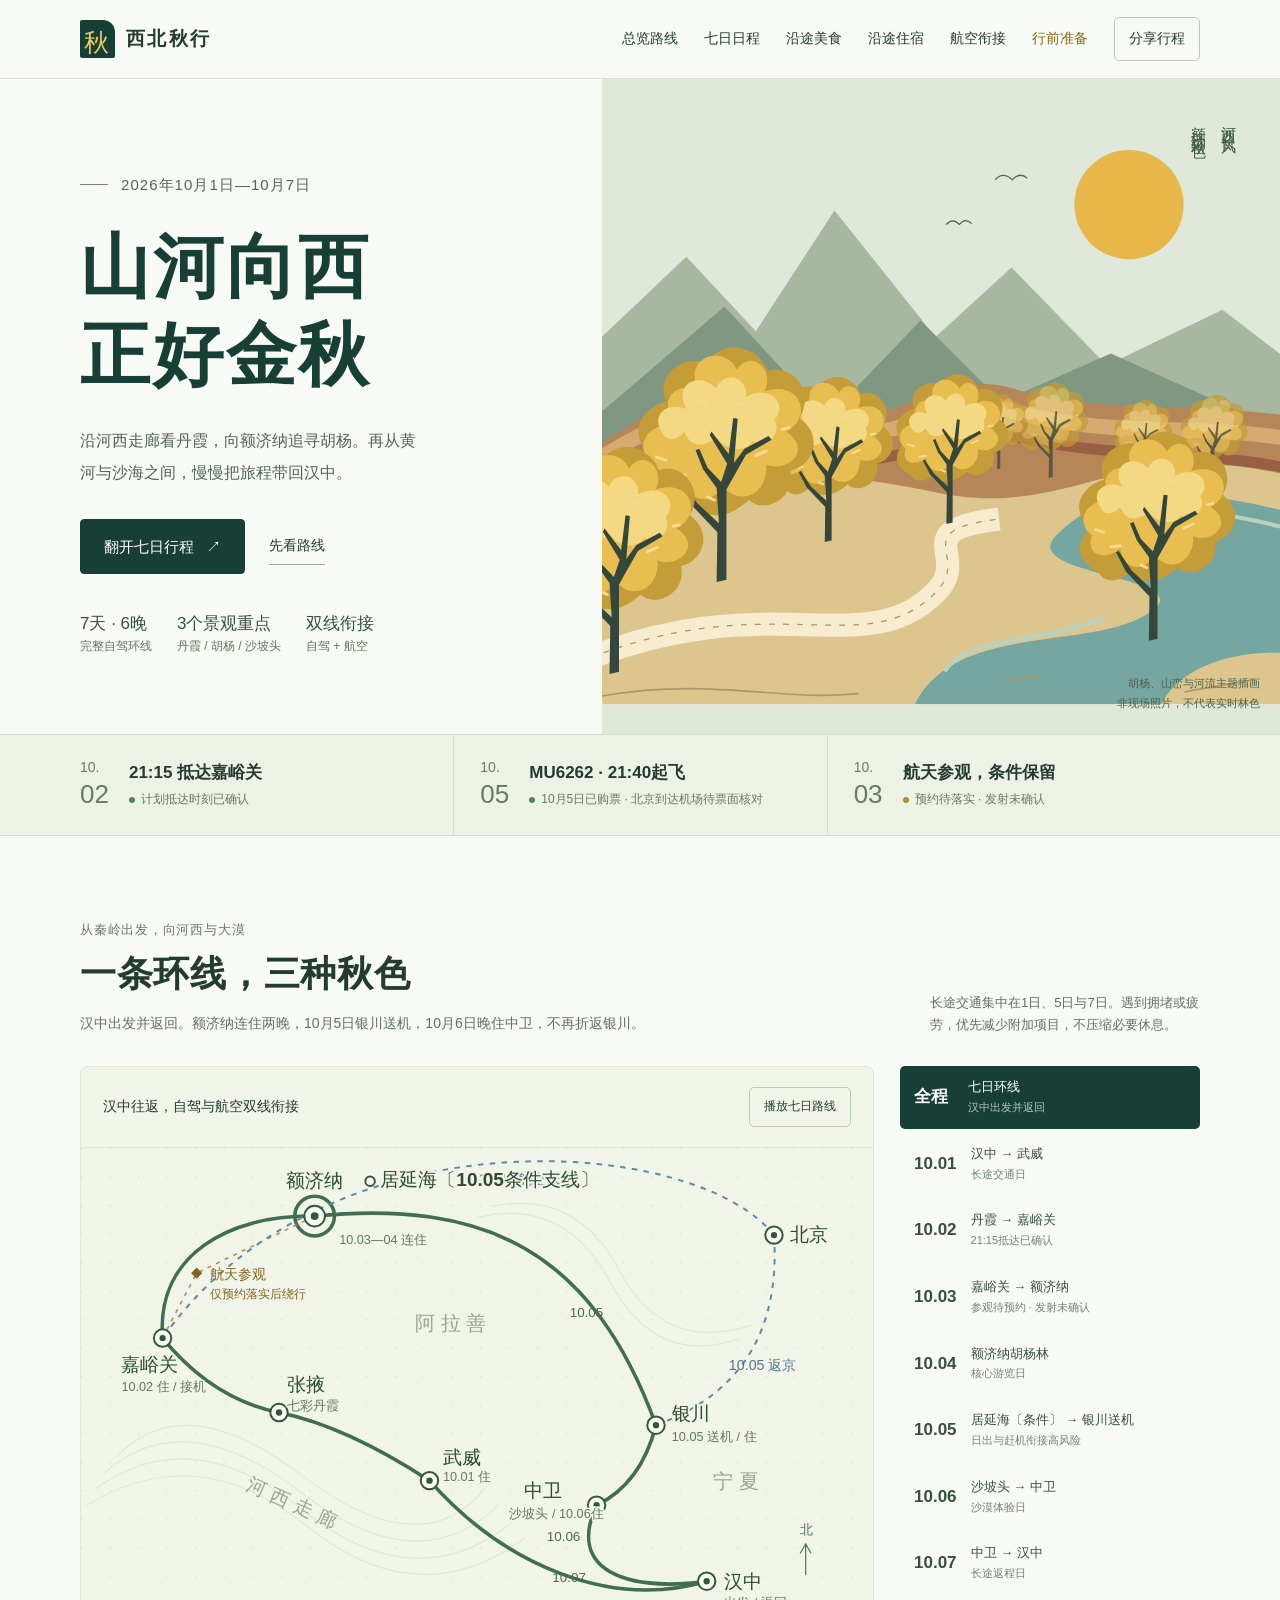
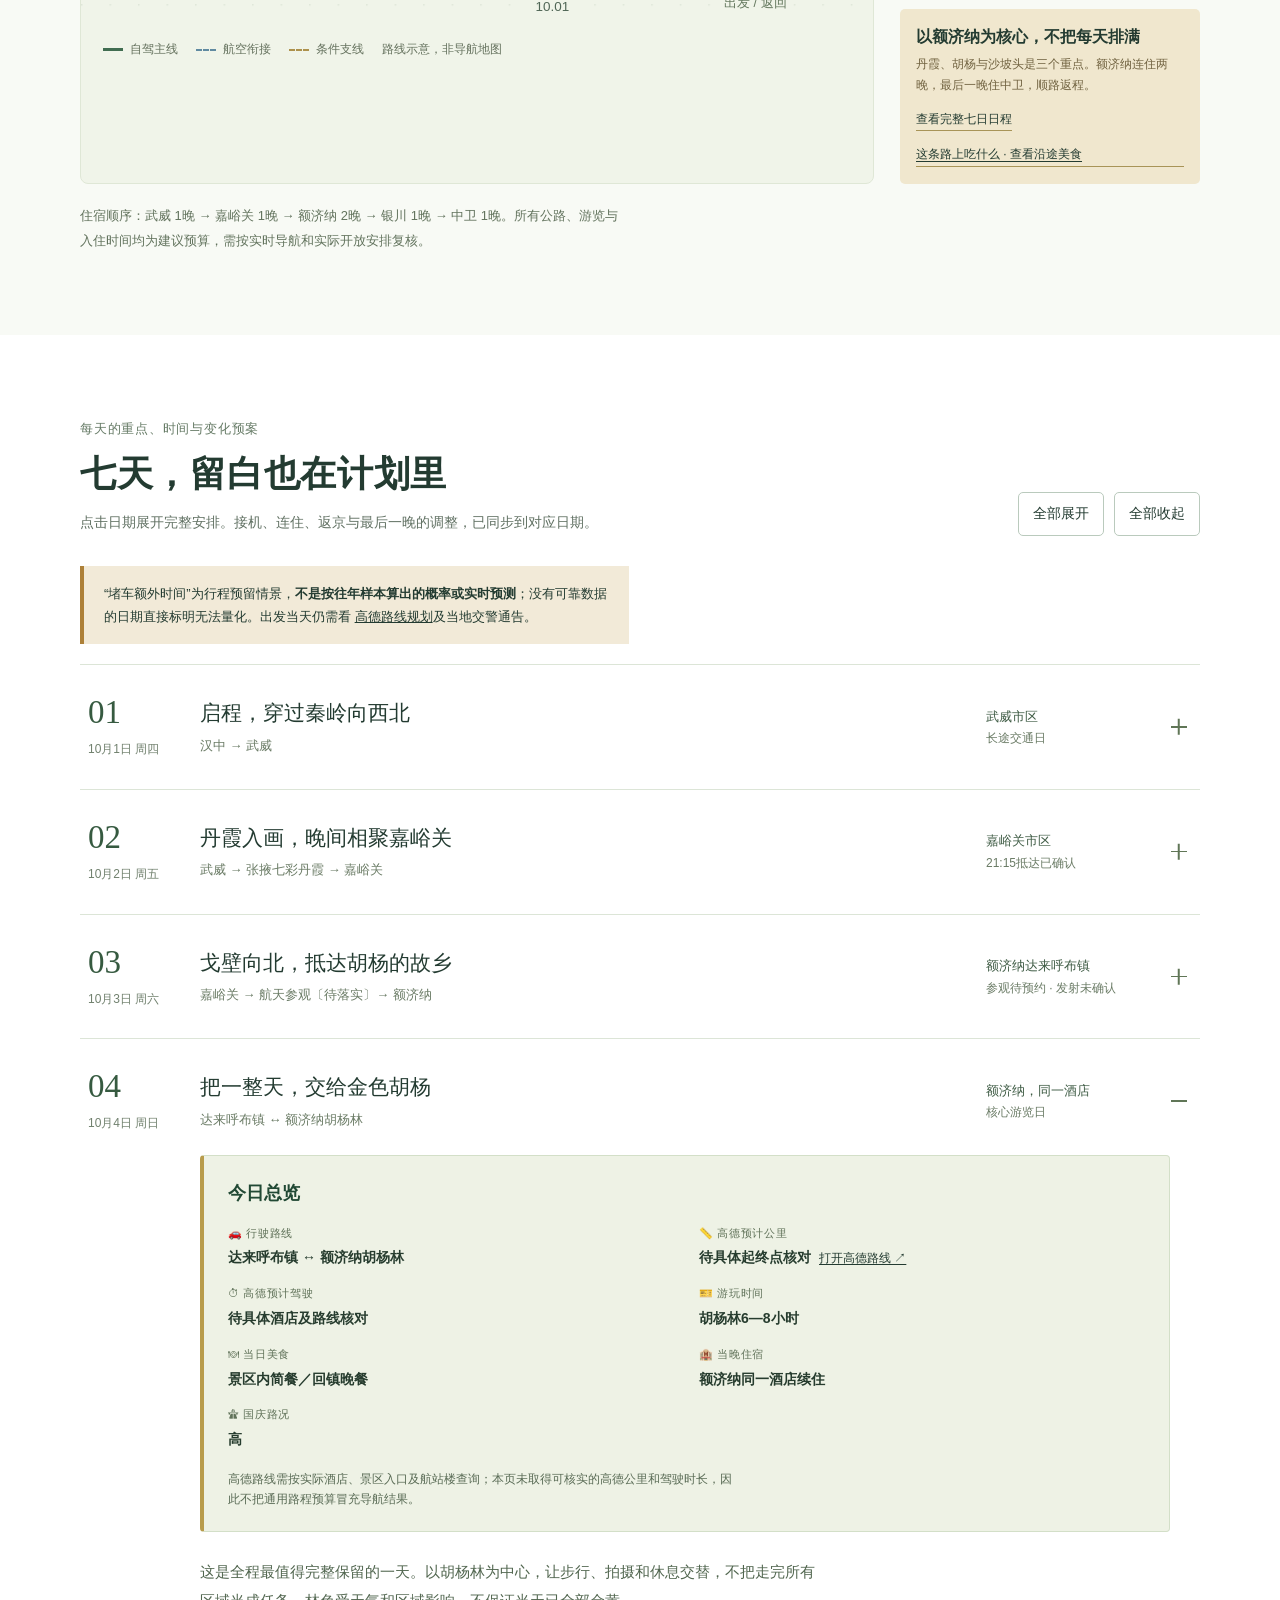
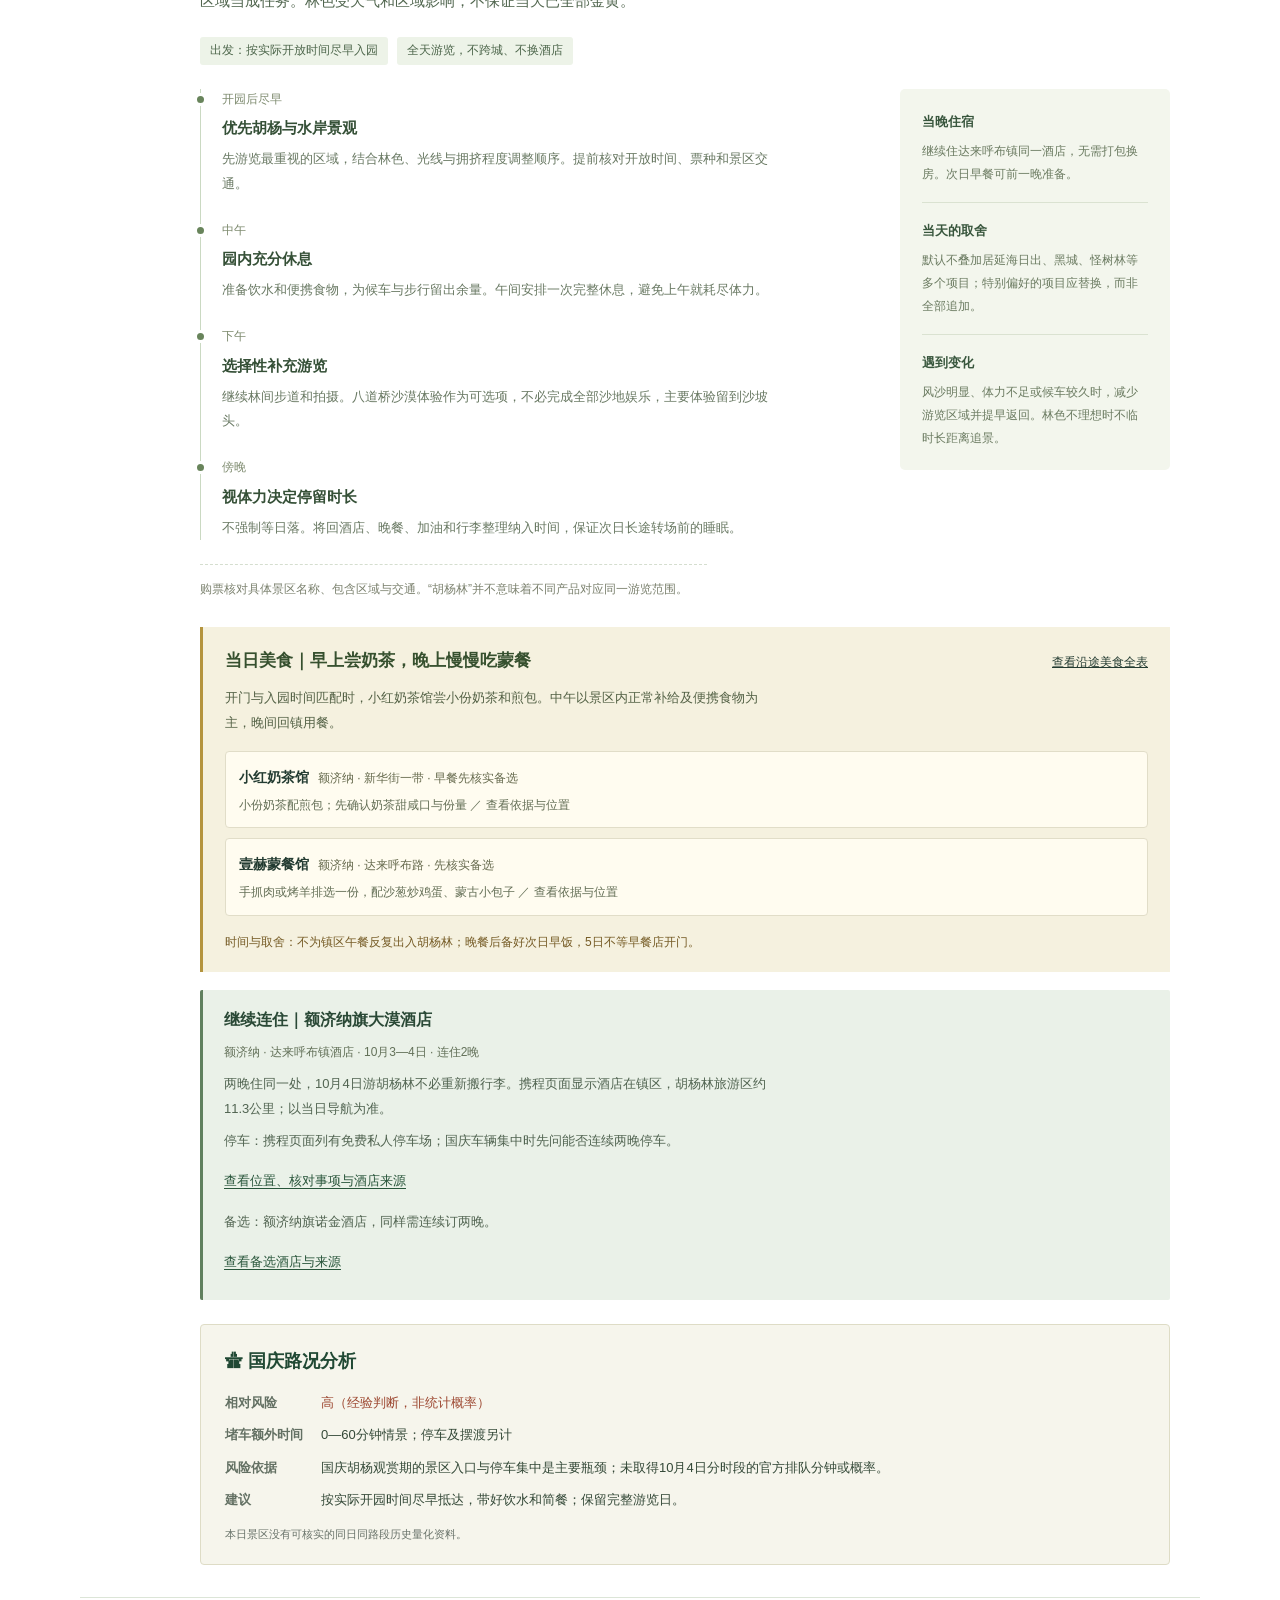
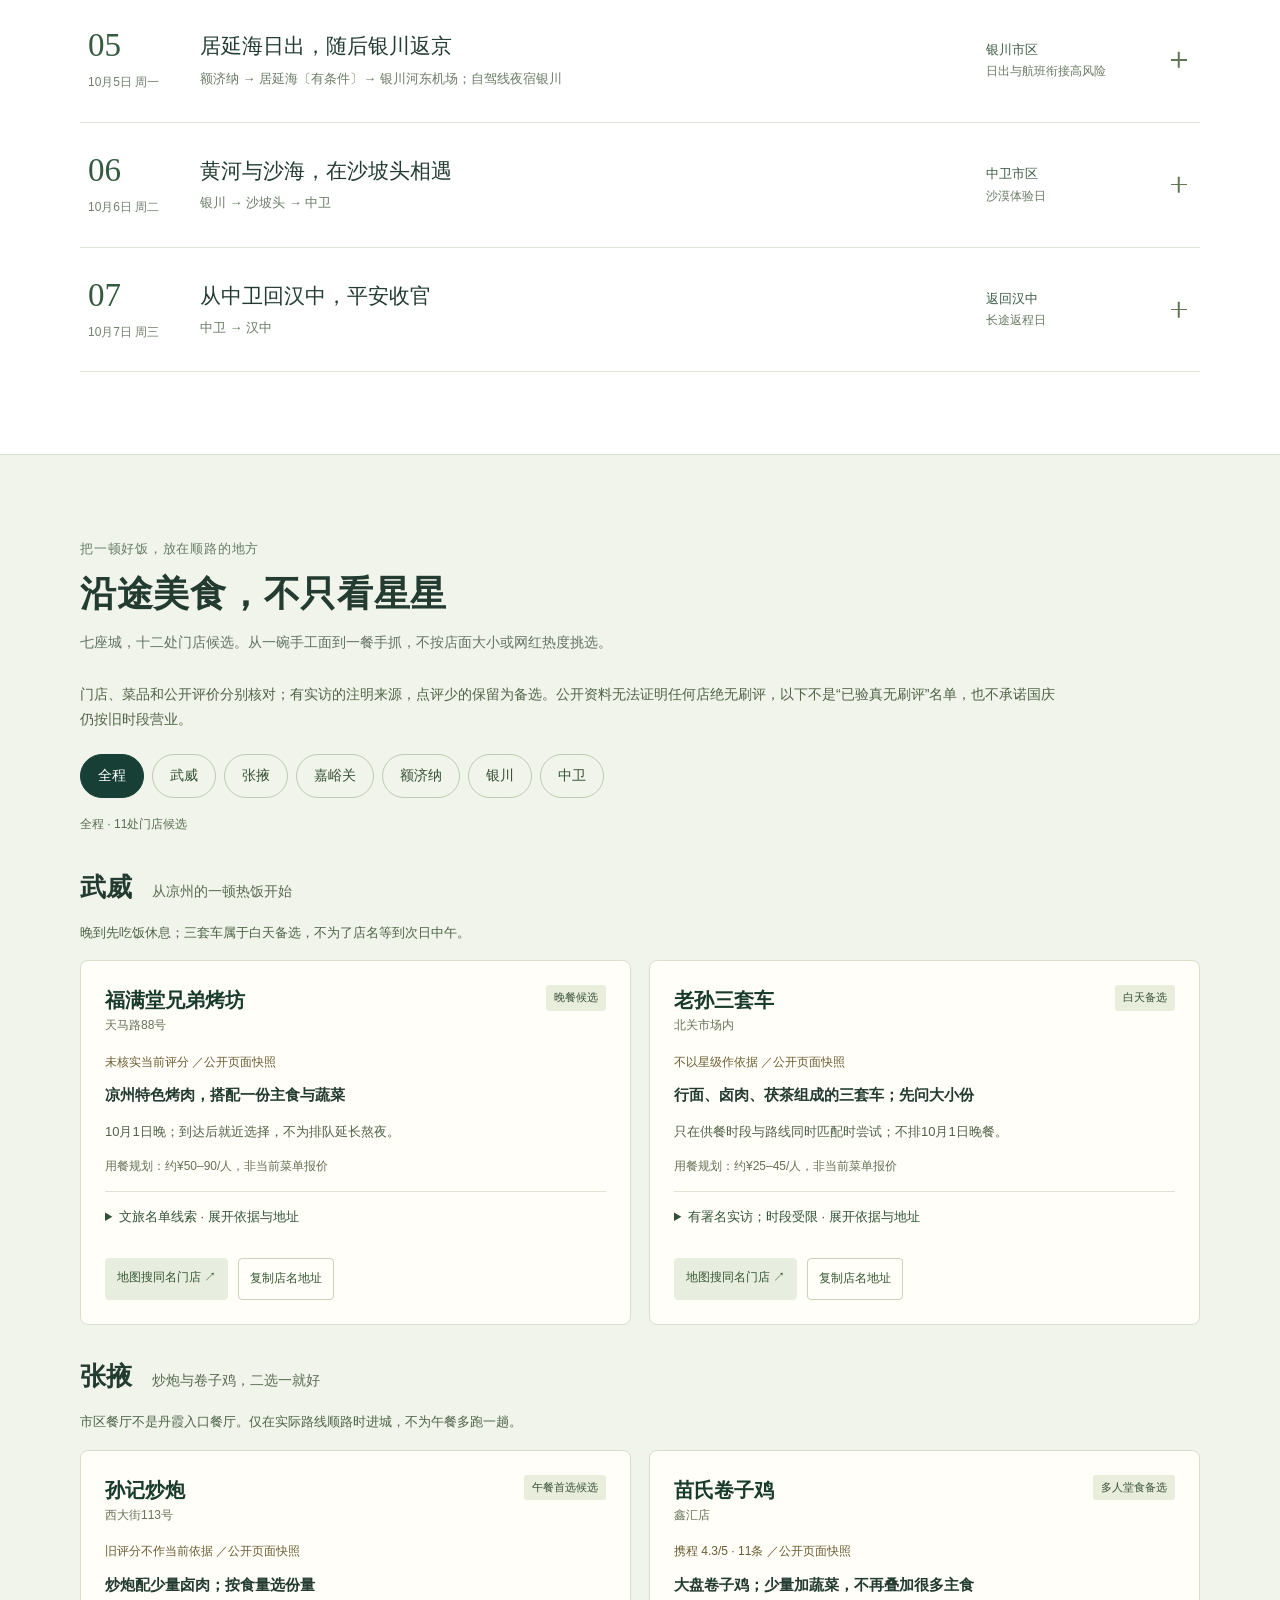
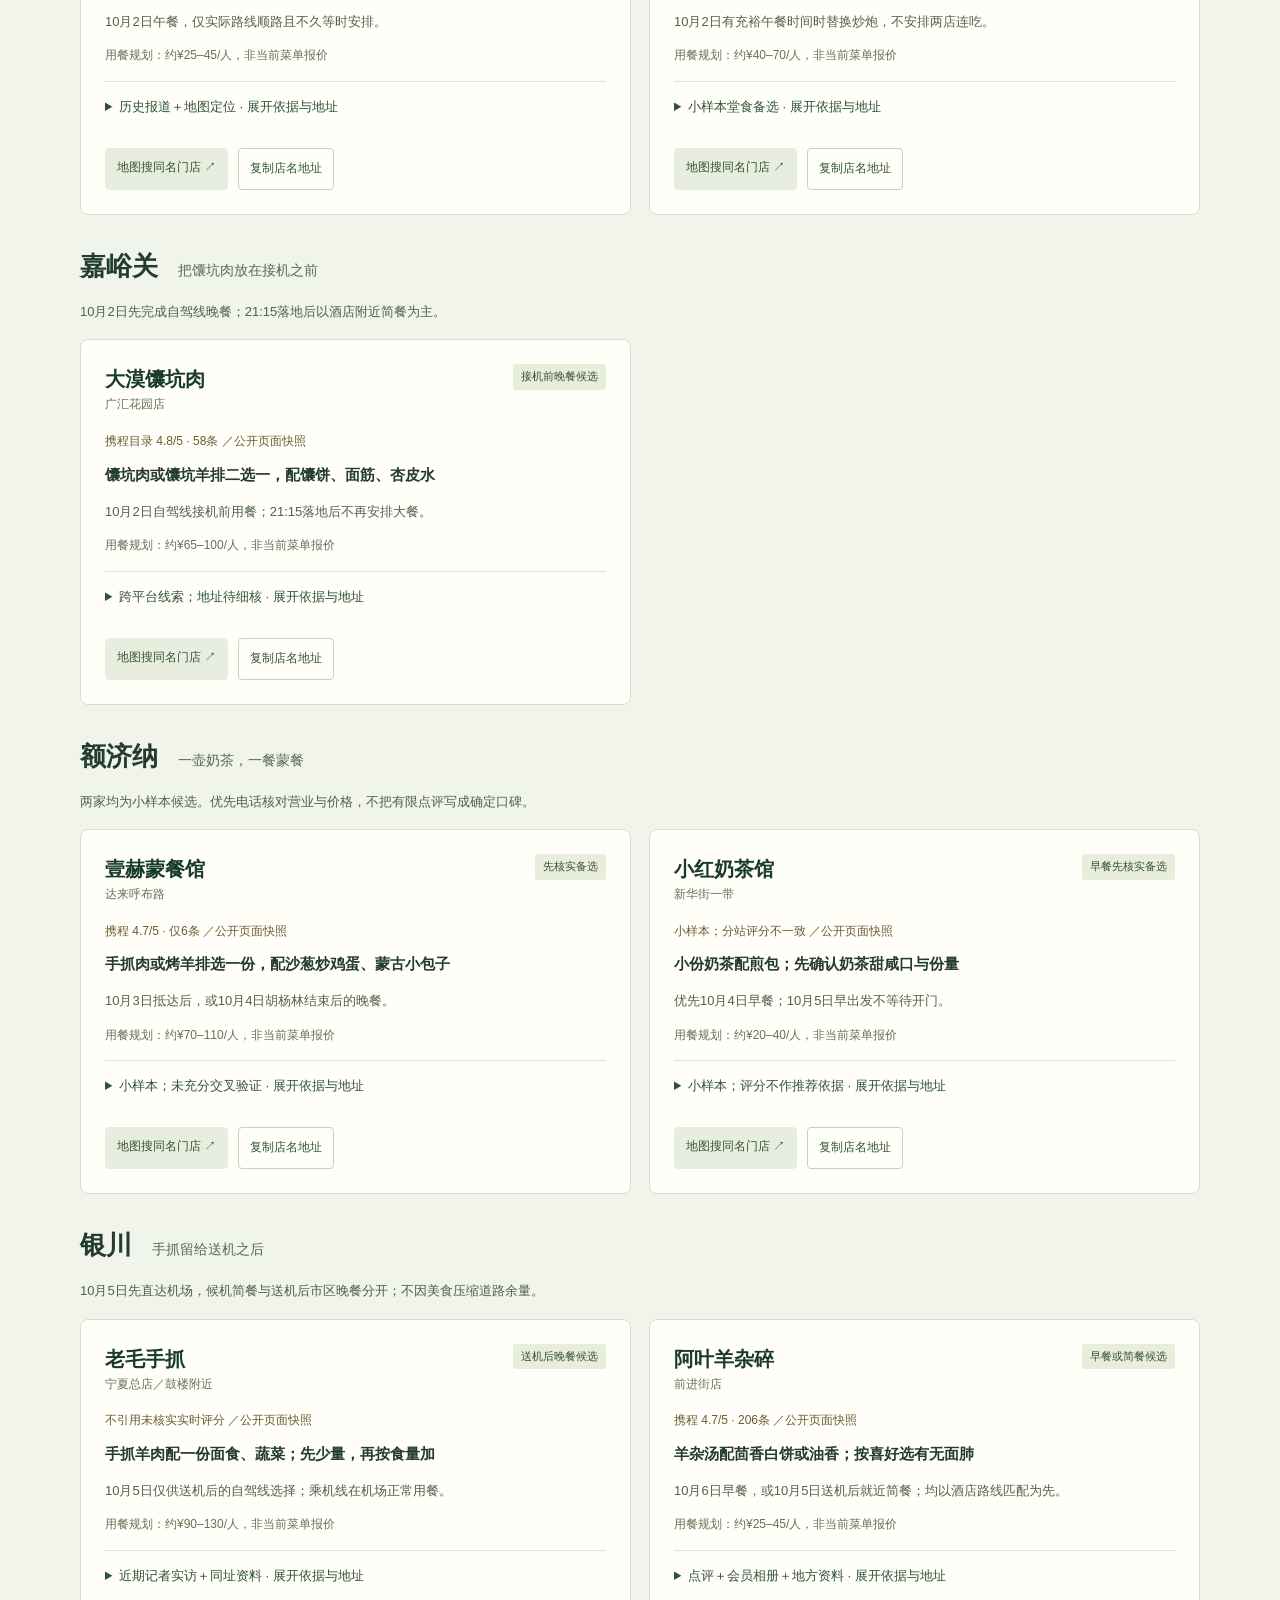
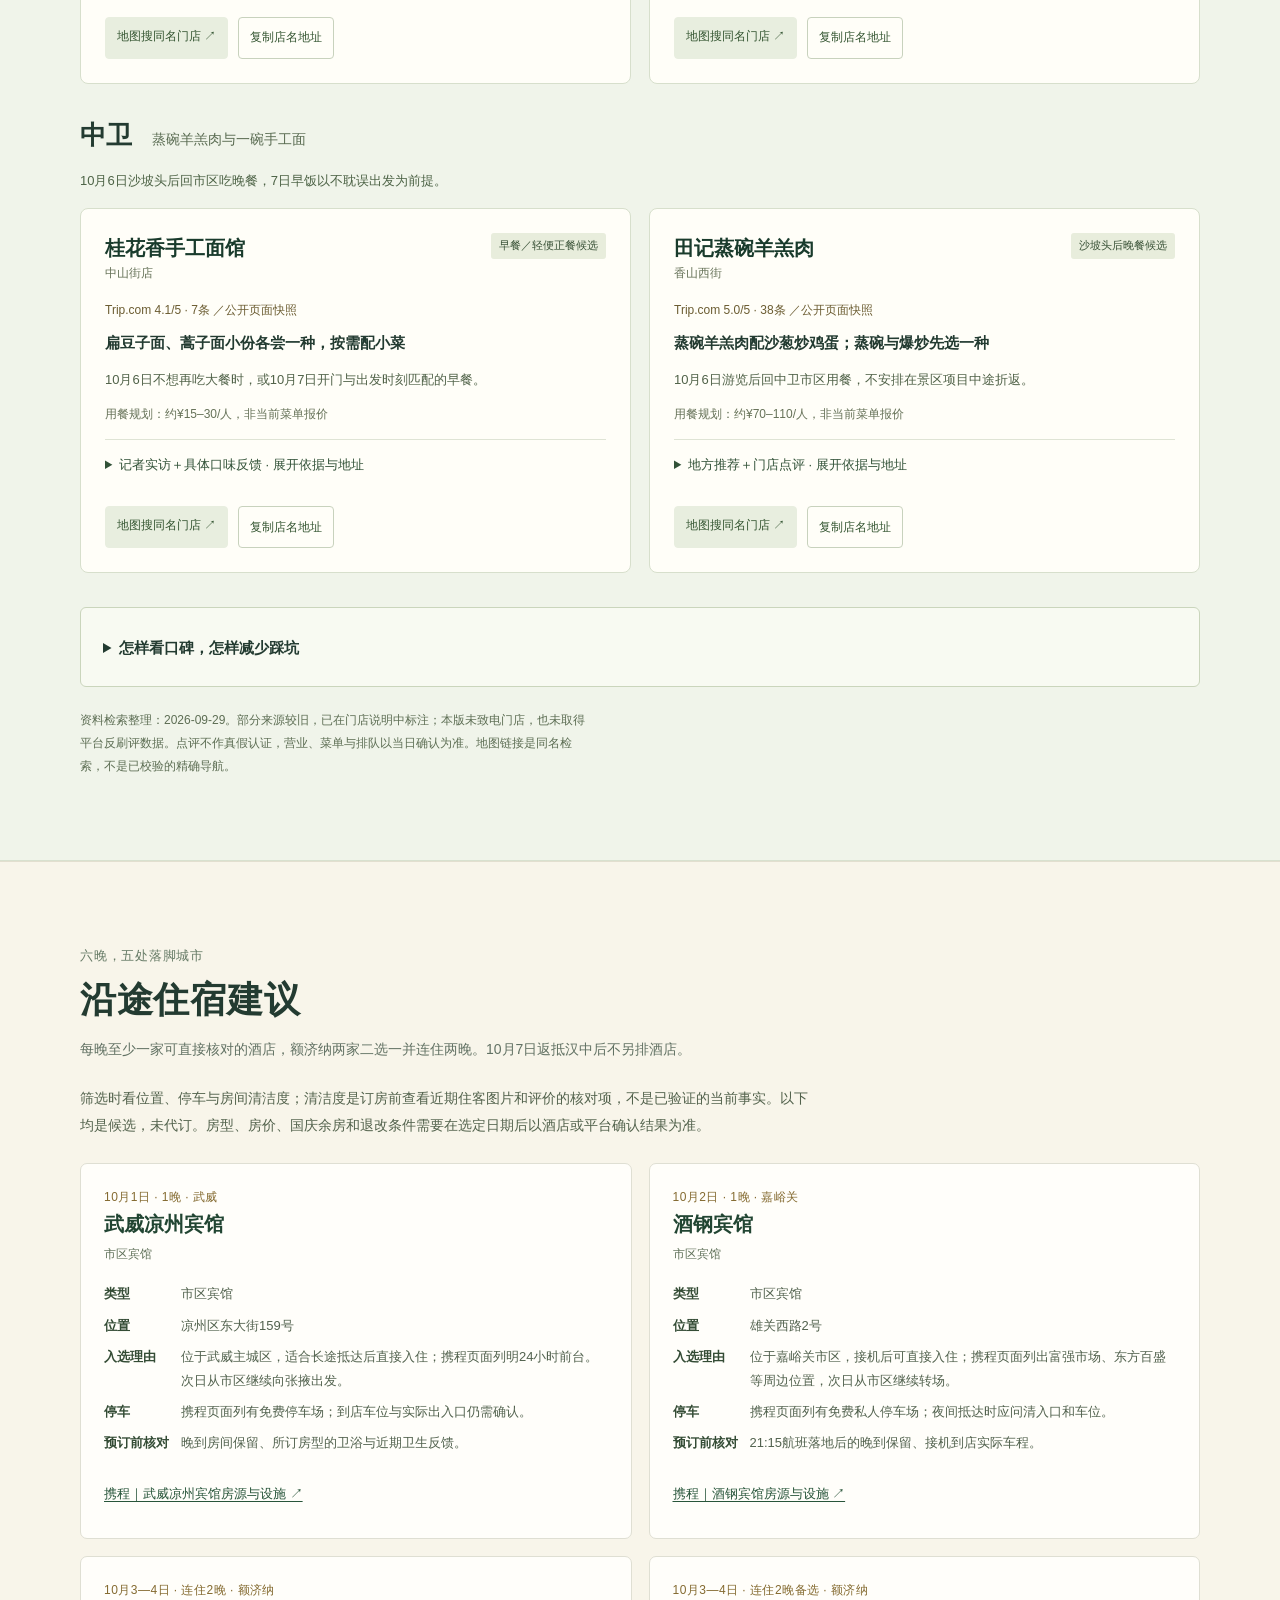
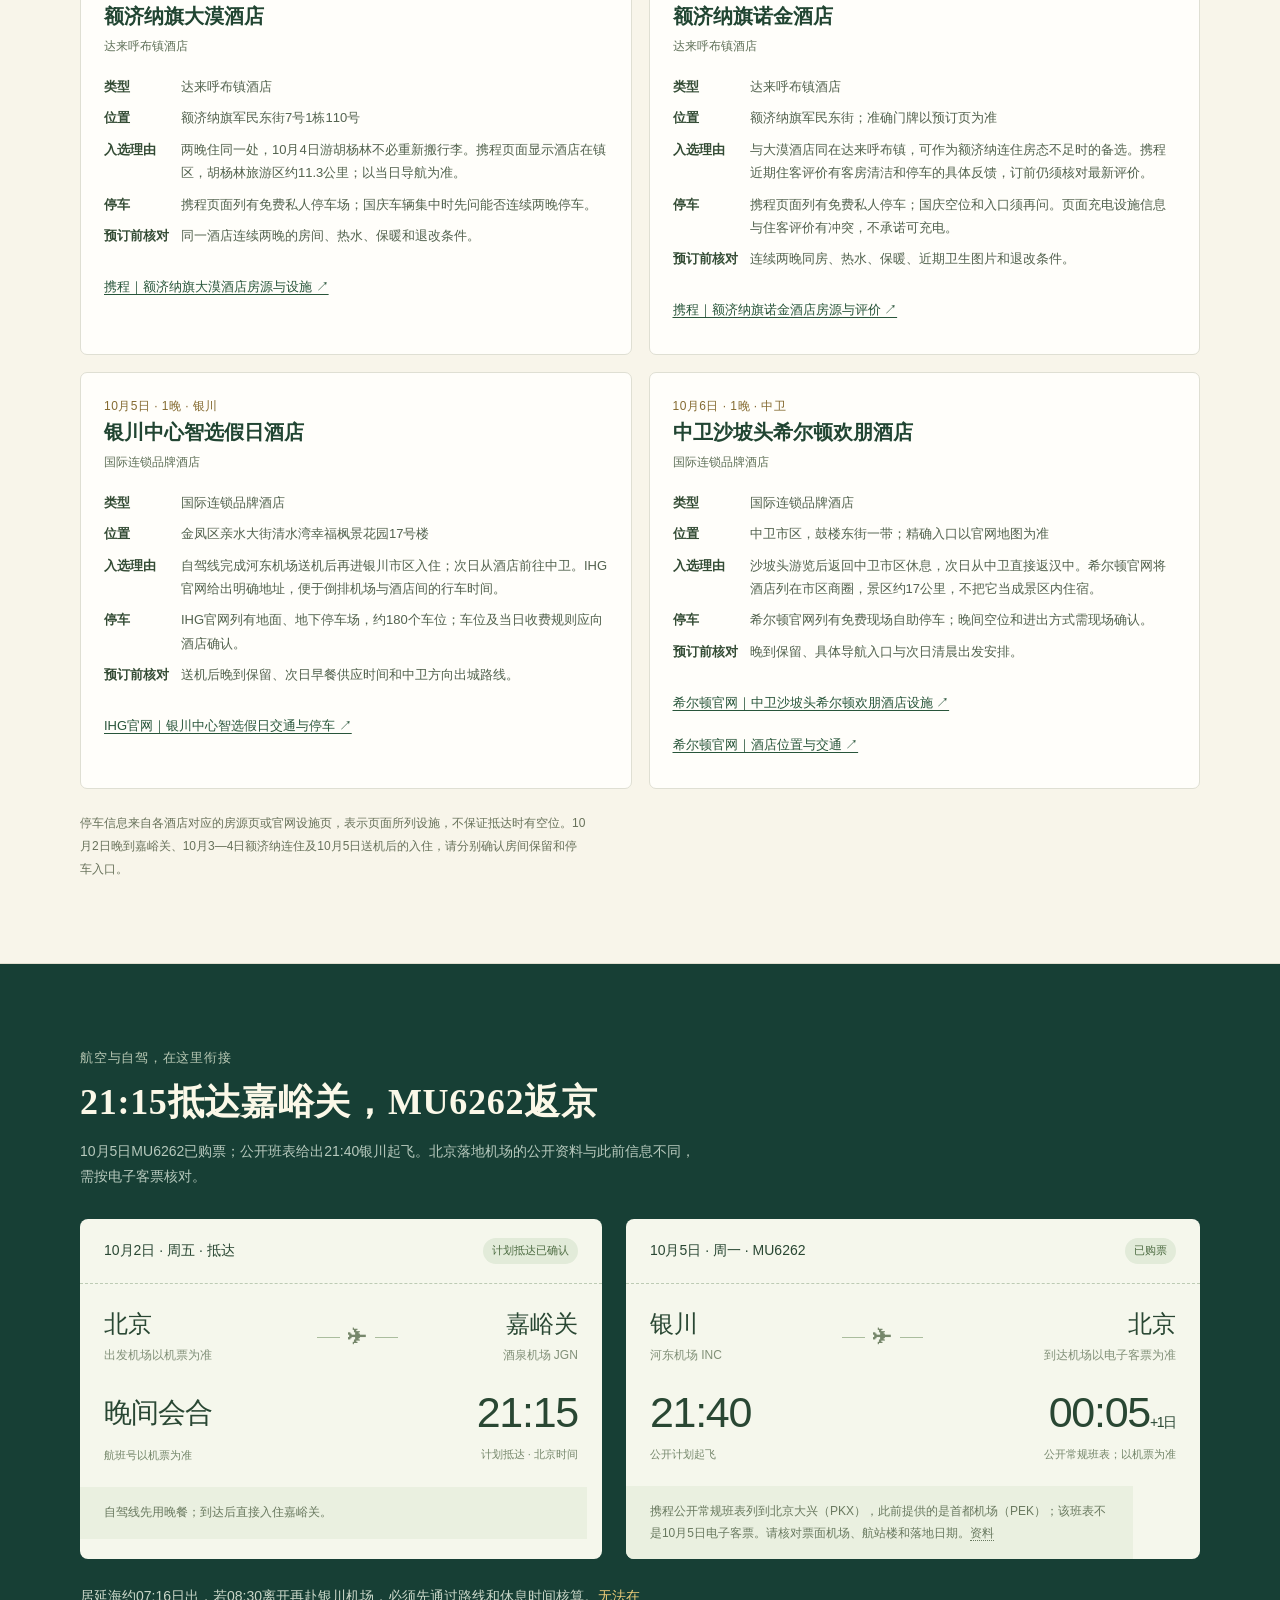
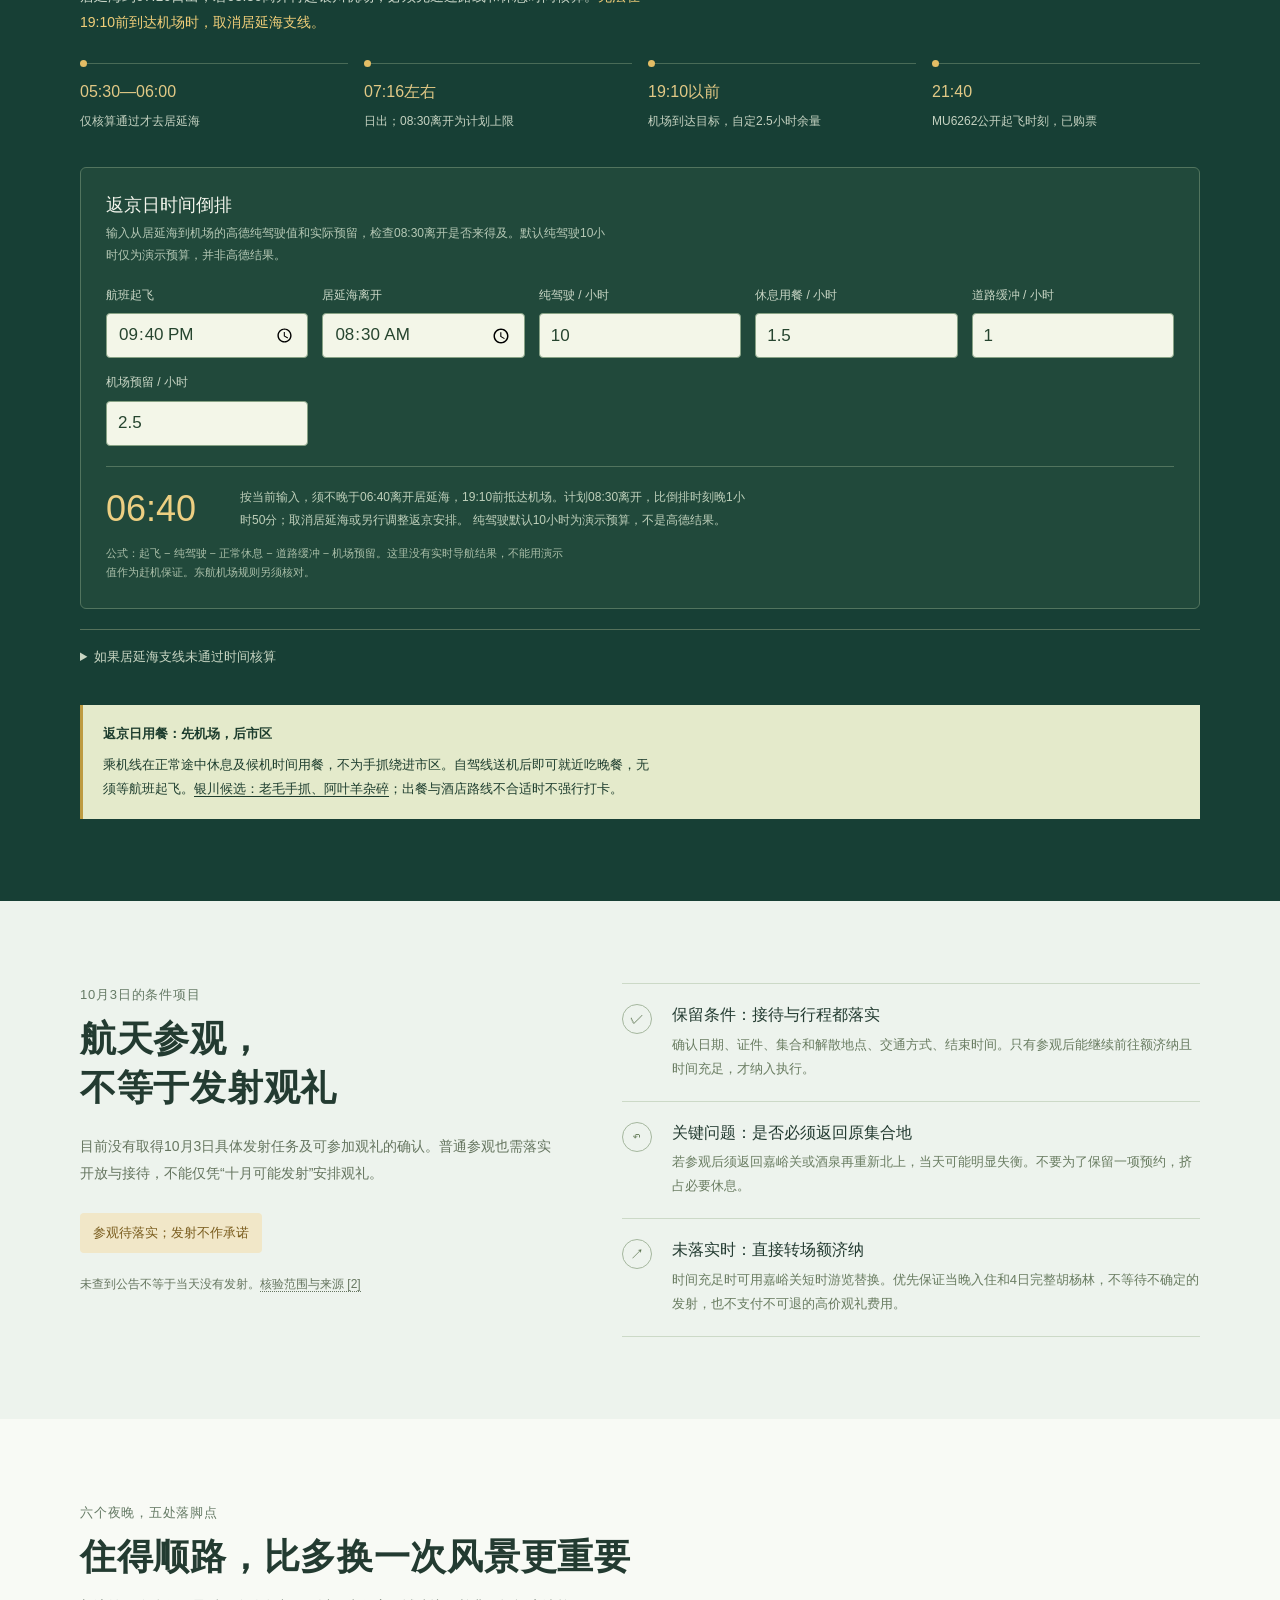
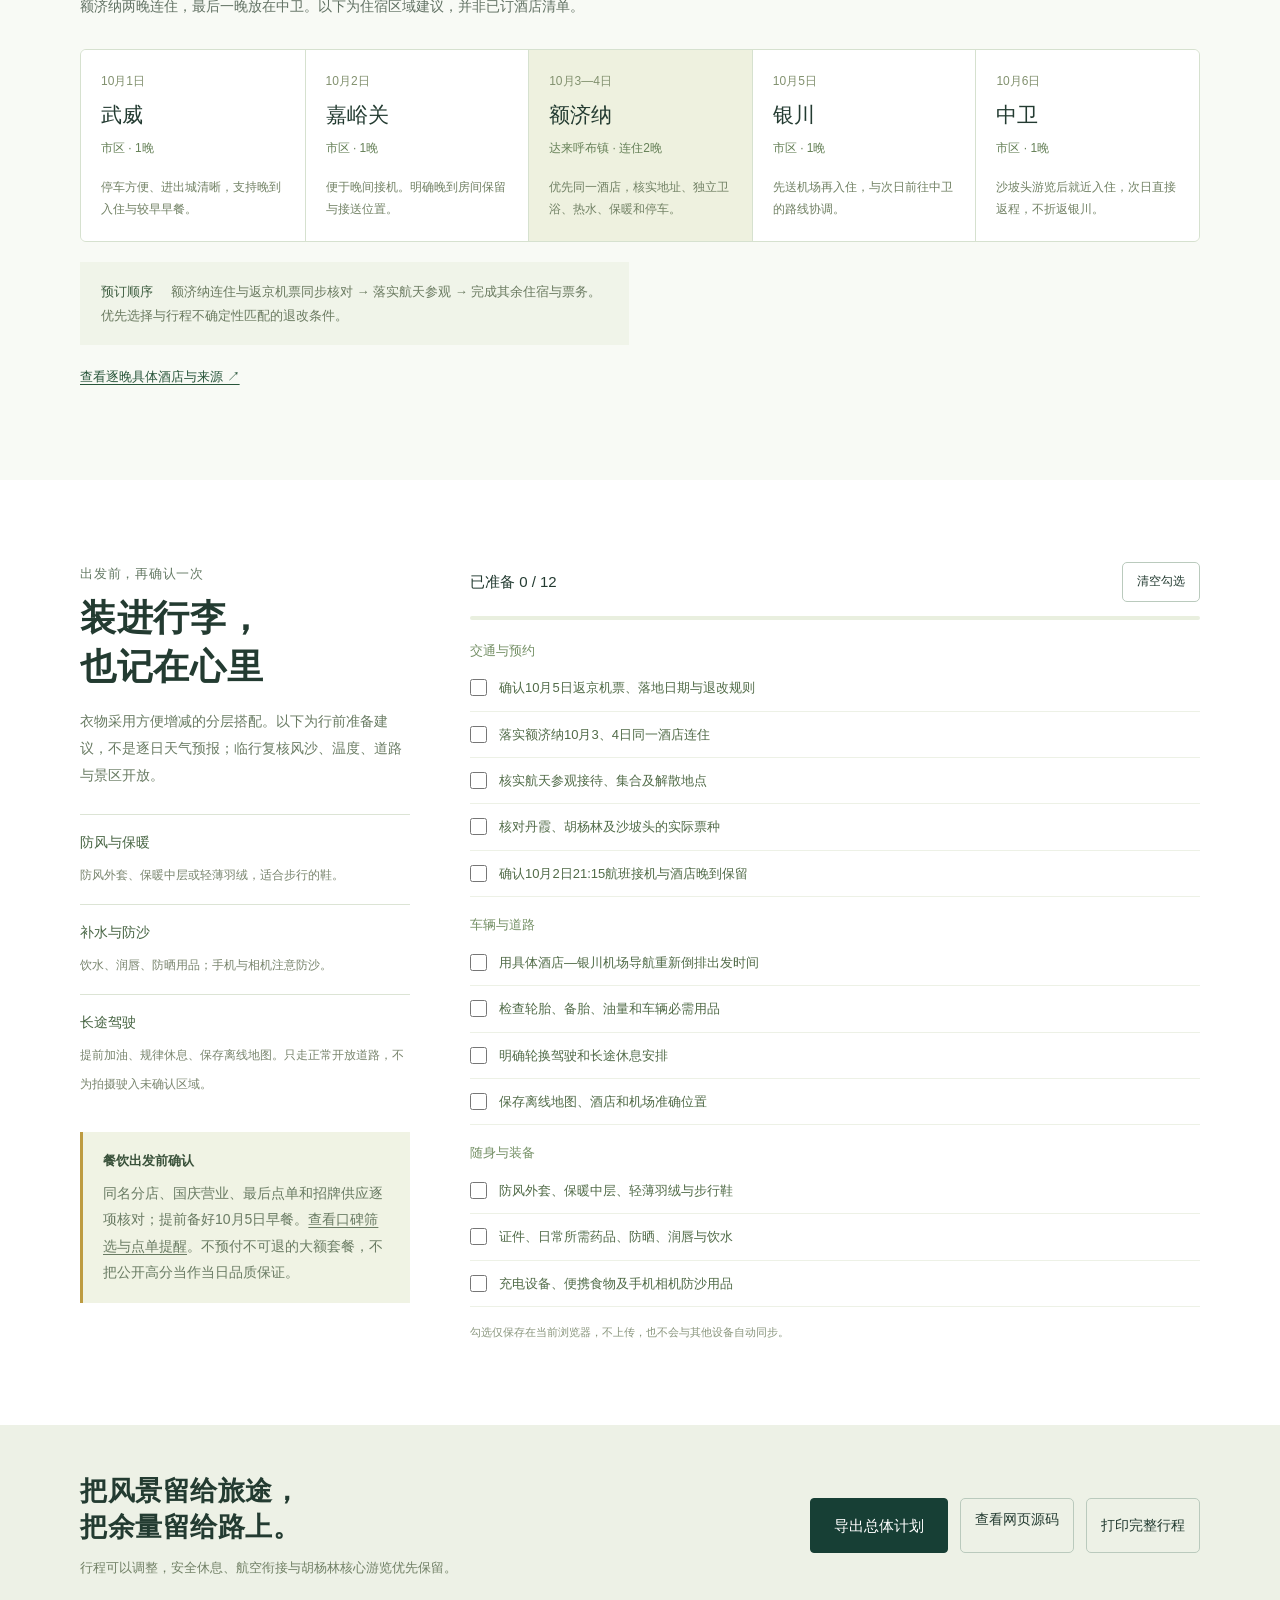
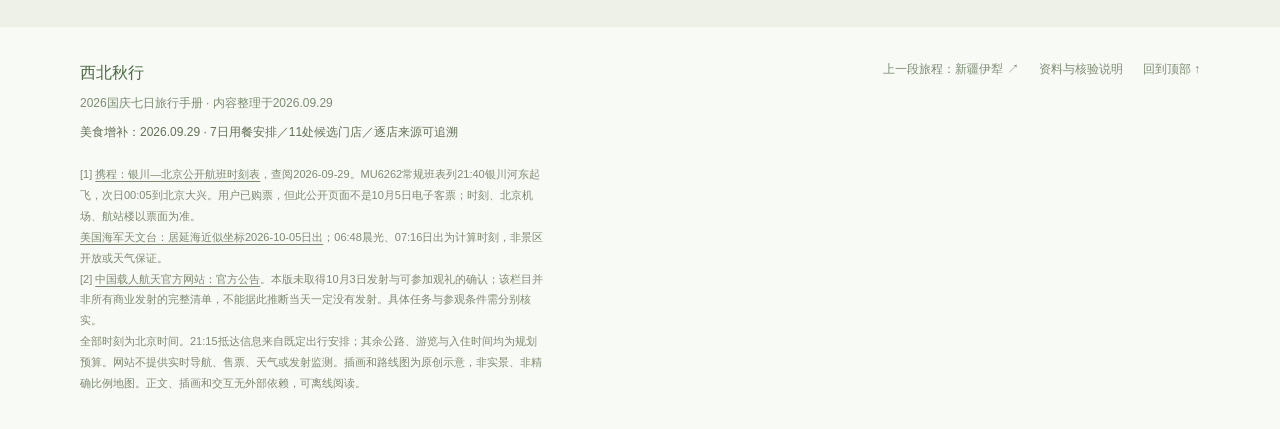
==== commit f939e9e7: "Update northwest autumn itinerary with flight, lodging and road notes" ====
--- a/northwest-autumn-2026/index.html
+++ b/northwest-autumn-2026/index.html
@@ -1,22 +1,22 @@
-<!DOCTYPE html>
-<html lang="zh-CN"><head><meta charset="utf-8"><meta name="viewport" content="width=device-width, initial-scale=1, viewport-fit=cover"><meta name="theme-color" content="#173f35"><meta name="description" content="2026年10月1日至7日西北自驾旅行手册：汉中、河西走廊、额济纳胡杨、银川与沙坡头。含21:15抵达接机、10月5日银川晚班返京候选、逐日日程和行前清单。"><meta property="og:title" content="西北秋行｜国庆七日旅行手册"><meta property="og:description" content="七天六晚，把一整天交给金色胡杨。路线、日程、晚班返京与行前准备，一页随行。"><meta property="og:type" content="website"><meta property="og:locale" content="zh_CN"><meta property="og:url" content="https://chastelover.github.io/xinjiang-yili-roadtrip/northwest-autumn-2026/"><title>西北秋行｜2026国庆七日自驾旅行手册</title><link rel="stylesheet" href="style.css" data-bundle></head>
-<body><a href="#itinerary" class="skip">跳到七日日程</a><header class="topbar"><nav class="nav wrap" aria-label="主要导航"><a href="#top" class="brand"><span class="brand-mark" aria-hidden="true">秋</span>西北秋行</a><div class="navlinks"><a href="#route">总览路线</a><a href="#itinerary">七日日程</a><a href="#flights">航空衔接</a><a href="#prepare">行前准备</a><button class="icon-btn" id="share" type="button">分享行程</button></div></nav></header>
-<main id="top"><section class="hero" aria-labelledby="hero-title"><div class="hero-inner"><div class="hero-copy"><p class="date-label">2026年10月1日—10月7日</p><h1 id="hero-title"><span>山河向西</span><span>正好金秋</span></h1><p class="hero-lead">沿河西走廊看丹霞，向额济纳追寻胡杨。再从黄河与沙海之间，慢慢把旅程带回汉中。</p><div class="hero-actions"><a class="primary" href="#itinerary">翻开七日行程 <span aria-hidden="true">↗</span></a><a class="text-action" href="#route">先看路线</a></div><div class="hero-foot"><div><strong>7天 · 6晚</strong>完整自驾环线</div><div><strong>3个景观重点</strong>丹霞 / 胡杨 / 沙坡头</div><div><strong>双线衔接</strong>自驾 + 航空</div></div></div><figure class="hero-art"><svg class="landscape" viewBox="0 0 820 720" role="img" aria-labelledby="land-title"><title id="land-title">金色胡杨、河西山峦与蜿蜒河流的原创主题插画</title><defs><clipPath id="land-crop"><rect width="820" height="720" rx="4"/></clipPath><g id="poplar"><path fill="#c49c38" d="M41 229C4 211 8 180 28 164C-9 126 27 95 49 91C35 60 66 28 103 40C129 3 173 21 184 51C218 40 247 80 226 113C258 135 246 176 214 183C223 218 180 242 159 222C129 249 105 246 86 230C69 246 49 244 41 229Z"/><path fill="#e8be50" d="M31 174C4 151 24 119 62 121C38 93 57 65 91 75C71 30 127 15 143 49C161 20 195 49 179 78C228 61 245 113 208 131C245 155 210 187 182 175C185 213 148 232 125 204C98 240 72 210 74 193C49 214 21 202 31 174Z"/><path fill="#f3d984" d="M44 132C29 113 45 90 76 101C57 66 95 51 115 74C126 48 159 59 155 85C189 66 211 97 193 115C203 136 181 154 164 144C150 164 122 151 117 139C83 162 76 136 73 131C64 144 47 144 44 132Z"/><path fill="#34473a" d="M116 331L129 328L129 208L155 162L189 142L185 137L153 154L139 173L144 114L138 113L132 161L109 131L107 136L130 174L122 198L104 179L93 154L88 156L98 181L116 206L119 253L90 226L71 197L67 199L82 228L117 265Z"/><path d="M36 165l13 4m10 22l15-2m72-96l9 3m13 67l14-6m-69 65l-9-4m99-90l9-2m-121-35l11 5" stroke="#f5db91" stroke-width="4" stroke-linecap="round"/></g></defs><g clip-path="url(#land-crop)"><rect width="820" height="720" fill="#dfe8da"/><circle cx="637" cy="116" r="66" fill="#e7b749"/><path d="M-50 323L102 179L186 269L281 123L403 276L495 192L610 310L750 243L887 348V510H-50Z" fill="#a7b7a0"/><path d="M0 366L148 239L272 374L385 256L483 354L615 296L820 388V490H0Z" fill="#809881"/><path d="M0 404C119 325 173 316 257 352C362 399 404 311 496 338C597 369 698 354 820 370V573H0Z" fill="#b68558"/><path d="M-10 427C120 347 172 345 257 380C358 422 406 338 501 367C614 398 716 380 831 399" fill="none" stroke="#d6aa71" stroke-width="18"/><path d="M-10 462C118 382 179 380 266 414C358 448 416 377 511 399C618 422 732 414 831 435" fill="none" stroke="#985f45" stroke-width="13"/><path d="M0 514C208 432 272 438 390 461C562 503 619 396 820 441V720H0Z" fill="#ddc58e"/><path d="M820 485C629 438 576 490 549 516C500 565 723 565 665 607C597 658 429 618 378 720H676C700 672 770 655 820 658Z" fill="#75a6a0"/><path d="M820 505C639 462 616 490 602 514M609 615C531 646 443 637 414 680" stroke="#b9d2bf" stroke-width="5" fill="none"/><path d="M-30 670C202 573 319 672 404 584C447 540 366 510 480 496" stroke="#f7ecd0" stroke-width="28" fill="none"/><path d="M-30 670C202 573 319 672 404 584C447 540 366 510 480 496" stroke="#ad9462" stroke-width="1.5" stroke-dasharray="7 10" fill="none"/><g opacity=".7"><use href="#poplar" transform="translate(695 339) scale(.35)"/><use href="#poplar" transform="translate(616 346) scale(.3)"/><use href="#poplar" transform="translate(497 324) scale(.37)"/><use href="#poplar" transform="translate(444 340) scale(.29)"/></g><use href="#poplar" transform="translate(195 312) scale(.64)"/><use href="#poplar" transform="translate(349 310) scale(.58)"/><use href="#poplar" transform="translate(33 271) scale(.91)"/><use href="#poplar" transform="translate(567 375) scale(.81)"/><use href="#poplar" transform="translate(-93 392) scale(.88)"/><path d="M0 710C134 687 213 717 310 707M487 692l43-7m174 20l85-15" stroke="#ad9965" fill="none" stroke-width="2"/><g stroke="#52695a" stroke-width="1.5" fill="none"><path d="M475 86q10-11 21 0q9-10 18-2M416 140q8-9 16 0q7-9 15-1"/></g></g></svg>
-<span class="land-stamp" aria-hidden="true">河西长风<br>额济纳秋色</span><figcaption class="art-caption">胡杨、山峦与河流主题插画<br>非现场照片，不代表实时林色</figcaption></figure></div></section>
-<div class="status-strip"><div class="status-grid wrap"><a class="status-item" href="#day-2"><span class="status-date">10.<b>02</b></span><span class="status-main"><strong>21:15 抵达嘉峪关</strong><span class="tiny-status">计划抵达时刻已确认</span></span></a><a class="status-item" href="#flights"><span class="status-date">10.<b>05</b></span><span class="status-main"><strong>21:00—22:00 返京优选</strong><span class="tiny-status pending">银川晚班 · 航班待订</span></span></a><a class="status-item" href="#space"><span class="status-date">10.<b>03</b></span><span class="status-main"><strong>航天参观，条件保留</strong><span class="tiny-status pending">预约待落实 · 发射未确认</span></span></a></div></div>
-<section class="section" id="route" aria-labelledby="route-title"><div class="wrap"><div class="section-heading"><div><span class="subhead">从秦岭出发，向河西与大漠</span><h2 id="route-title">一条环线，三种秋色</h2><p>汉中出发并返回。额济纳连住两晚，10月5日银川送机，10月6日晚住中卫，不再折返银川。</p></div><p class="side-note">长途交通集中在1日、5日与7日。遇到拥堵或疲劳，优先减少附加项目，不压缩必要休息。</p></div><div class="route-layout"><div class="map-panel"><div class="map-top"><span id="route-label">汉中往返，自驾与航空双线衔接</span><button id="play-route" class="icon-btn" type="button" aria-pressed="false">播放七日路线</button></div><div class="map-scroller" tabindex="0" aria-label="路线示意图，可横向滚动"><svg viewBox="0 0 1000 610" class="route-svg" role="img" aria-labelledby="map-title map-desc"><title id="map-title">西北七日自驾与航空衔接示意</title><desc id="map-desc">汉中、武威、张掖、嘉峪关、额济纳、银川、中卫、汉中。10月2日从北京飞抵嘉峪关，5日从银川返京。航天参观为条件支线。示意图不按精确比例绘制，不可用于导航。</desc><defs><pattern id="map-grid" width="36" height="36" patternUnits="userSpaceOnUse"><circle cx="1" cy="1" r="1" fill="#d6dfd0"/></pattern></defs><rect width="1000" height="610" fill="url(#map-grid)"/><g fill="none" stroke="#e3e7d9" stroke-width="1.5"><path d="M45 390Q130 300 280 414T510 430M30 410Q130 321 278 435T527 451M18 431Q138 343 280 457T545 472M6 452Q146 365 286 478T560 493M500 88Q610 61 668 169T830 241M518 74Q625 51 680 155T846 224"/></g><g fill="#9aa792" font-size="25" letter-spacing="7"><text x="207" y="431" transform="rotate(24 207 431)">河西走廊</text><text x="422" y="230">阿拉善</text><text x="798" y="429">宁夏</text></g><g class="route-lines"><path data-segment="1" d="M790 547C668 583 535 527 440 420"/><path data-segment="2" d="M440 420Q334 351 250 334T103 240"/><path data-segment="3" d="M103 240C95 136 185 84 295 86"/><circle data-segment="4" cx="295" cy="86" r="25"/><path data-segment="5" d="M295 86C509 65 645 128 726 350"/><path data-segment="6" d="M726 350Q707 424 651 451"/><path data-segment="7" d="M651 451C613 533 688 561 790 547"/></g><path class="optional-line" d="M103 240L146 158L295 86"/><g class="flight-lines" fill="none" stroke="#608aa1" stroke-width="2.5" stroke-dasharray="7 8"><path data-flight="2" d="M875 110C777-15 309-52 103 240"/><path data-flight="5" d="M726 350Q887 291 875 110"/></g><g font-size="18" fill="#54768a"><text x="502" y="46">10.02 航空抵达</text><text x="818" y="280">10.05 返京</text></g><g class="map-places"><g transform="translate(790 547)"><circle r="11"/><circle r="4"/><text x="22" y="8">汉中</text><text class="place-sub" x="22" y="32">出发 / 返回</text></g><g transform="translate(440 420)"><circle r="11"/><circle r="4"/><text x="17" y="-21">武威</text><text class="place-sub" x="17" y="1">10.01 住</text></g><g transform="translate(250 334)"><circle r="11"/><circle r="4"/><text x="10" y="-27">张掖</text><text class="place-sub" x="10" y="-3">七彩丹霞</text></g><g transform="translate(103 240)"><circle r="11"/><circle r="4"/><text x="-52" y="41">嘉峪关</text><text class="place-sub" x="-52" y="67">10.02 住 / 接机</text></g><g transform="translate(295 86)"><circle r="13"/><circle r="5"/><text x="-36" y="-37">额济纳</text><text class="place-sub" x="31" y="35">10.03—04 连住</text></g><g transform="translate(726 350)"><circle r="11"/><circle r="4"/><text x="20" y="-7">银川</text><text class="place-sub" x="20" y="20">10.05 送机 / 住</text></g><g transform="translate(651 451)"><circle r="11"/><circle r="4"/><text x="-92" y="-10">中卫</text><text class="place-sub" x="-110" y="16">沙坡头 / 10.06住</text></g><g transform="translate(875 110)"><circle r="11"/><circle r="4"/><text x="20" y="8">北京</text></g></g><g fill="#85651d"><path d="M146 151l7 7-7 7-7-7Z"/><text x="163" y="166" font-size="18">航天参观</text><text x="163" y="189" font-size="15">仅预约落实后绕行</text></g><g font-size="17" fill="#506656"><text x="595" y="548">10.07</text><text x="588" y="496">10.06</text><text x="617" y="213">10.05</text><text x="574" y="584">10.01</text></g><g transform="translate(915 500)" fill="none" stroke="#53705e"><path d="M0 39V0m-7 12L0 0l7 12" stroke-width="1.5"/><text y="-12" x="-7" fill="#53705e" stroke="none" font-size="17">北</text></g></svg>
-</div><div class="map-key"><span><i></i>自驾主线</span><span><i class="air"></i>航空衔接</span><span><i class="optional"></i>条件支线</span><span>路线示意，非导航地图</span></div><p class="map-notice">图面可横向滑动；也可选择下方日期查看当天重点。</p></div><div class="day-switcher" aria-label="按日期切换路线"><button type="button" class="day-switch" data-map-day="0" aria-pressed="true"><span class="switch-date">全程</span><span class="switch-copy"><strong>七日环线</strong><small>汉中出发并返回</small></span></button><button type="button" class="day-switch" data-map-day="1" aria-pressed="false"><span class="switch-date">10.01</span><span class="switch-copy"><strong>汉中 → 武威</strong><small>长途交通日</small></span></button><button type="button" class="day-switch" data-map-day="2" aria-pressed="false"><span class="switch-date">10.02</span><span class="switch-copy"><strong>丹霞 → 嘉峪关</strong><small>21:15抵达已确认</small></span></button><button type="button" class="day-switch" data-map-day="3" aria-pressed="false"><span class="switch-date">10.03</span><span class="switch-copy"><strong>嘉峪关 → 额济纳</strong><small>参观待预约 · 发射未确认</small></span></button><button type="button" class="day-switch" data-map-day="4" aria-pressed="false"><span class="switch-date">10.04</span><span class="switch-copy"><strong>额济纳胡杨林</strong><small>核心游览日</small></span></button><button type="button" class="day-switch" data-map-day="5" aria-pressed="false"><span class="switch-date">10.05</span><span class="switch-copy"><strong>银川送机 / 返京</strong><small>长途转场 + 航空分流</small></span></button><button type="button" class="day-switch" data-map-day="6" aria-pressed="false"><span class="switch-date">10.06</span><span class="switch-copy"><strong>沙坡头 → 中卫</strong><small>沙漠体验日</small></span></button><button type="button" class="day-switch" data-map-day="7" aria-pressed="false"><span class="switch-date">10.07</span><span class="switch-copy"><strong>中卫 → 汉中</strong><small>长途返程日</small></span></button><div class="route-summary" aria-live="polite"><h3 id="route-summary-title">以额济纳为核心，不把每天排满</h3><p id="route-summary-copy">丹霞、胡杨与沙坡头是三个重点。额济纳连住两晚，最后一晚住中卫，顺路返程。</p><a id="route-detail" href="#itinerary">查看完整七日日程</a></div></div></div><p class="overview-line">住宿顺序：武威 1晚 → 嘉峪关 1晚 → 额济纳 2晚 → 银川 1晚 → 中卫 1晚。所有公路、游览与入住时间均为建议预算，需按实时导航和实际开放安排复核。</p></div></section>
-<section class="section itinerary-section" id="itinerary" aria-labelledby="itinerary-title"><div class="wrap"><div class="section-heading"><div><span class="subhead">每天的重点、时间与变化预案</span><h2 id="itinerary-title">七天，留白也在计划里</h2><p>点击日期展开完整安排。接机、连住、返京与最后一晚的调整，已同步到对应日期。</p></div><div class="expand-tools"><button class="icon-btn" type="button" id="expand-all">全部展开</button><button class="icon-btn" type="button" id="collapse-all">全部收起</button></div></div><div id="day-plans"><details class="day-card" id="day-1" data-date="10月1日" data-weekday="周四"><summary><div class="day-date"><strong>01</strong><small>10月1日 周四</small></div><div class="day-title"><h3>启程，穿过秦岭向西北</h3><p>汉中 → 武威</p></div><div class="day-meta"><b>武威市区</b>长途交通日</div><span class="plus" aria-hidden="true"></span></summary><div class="day-body"><p class="day-intro">第一天只做一件事：从汉中出发，平稳抵达武威。把体力留给后面的丹霞、胡杨与沙漠，不为赶景点压缩休息。</p><div class="day-badges"><span>出发：06:00左右</span><span>全天转场，建议预留12–14小时级窗口</span></div><div class="day-detail-grid"><div class="time-list"><div class="time-slot"><time>出发前</time><h4>充分睡眠后出发</h4><p>前一晚完成加油、胎压和车辆检查，准备饮水、简餐。06:00为初步参考，不以早起替代足够休息。</p></div><div class="time-slot"><time>上午—下午</time><h4>沿实时导航前往武威</h4><p>途中规律休息、按状态轮换驾驶。午餐选择方便停车的位置，不为餐厅绕路；路况明显变差时及时下调当日目标。</p></div><div class="time-slot"><time>抵达后</time><h4>入住、晚餐、休息</h4><p>不安排必须赶到的景区。抵达较早时可在酒店附近短距离散步，晚到则直接休息。</p></div></div><aside class="day-aside"><div><h4>当晚住宿</h4><p>停车方便、进出城清晰，支持晚到入住和较早早餐的酒店。</p></div><div><h4>当天的取舍</h4><p class="keep">当天不叠加正式景点。第一晚的休息比多一次打卡更重要。</p></div><div><h4>遇到变化</h4><p>若到达过晚或驾驶疲劳，调整途中住宿；次日优先压缩丹霞游览，不靠疲劳驾驶补回进度。</p></div></aside></div><p class="day-note">仅有一名驾驶员时，应优先拆分长途路段或减少项目。所有时间窗口均为排程预算，不是导航承诺。</p></div></details>
-<details class="day-card" id="day-2" data-date="10月2日" data-weekday="周五"><summary><div class="day-date"><strong>02</strong><small>10月2日 周五</small></div><div class="day-title"><h3>丹霞入画，晚间相聚嘉峪关</h3><p>武威 → 张掖七彩丹霞 → 嘉峪关</p></div><div class="day-meta"><b>嘉峪关市区</b>21:15抵达已确认</div><span class="plus" aria-hidden="true"></span></summary><div class="day-body"><p class="day-intro">白天将重点放在七彩丹霞，晚间完成嘉峪关会合。已确定的计划抵达时刻为21:15，不再安排接机后的夜游或长时间聚餐。</p><div class="day-badges"><span>出发：07:00左右</span><span>丹霞预留3–4小时，晚间接机</span></div><div class="day-detail-grid"><div class="time-list"><div class="time-slot"><time>07:00左右</time><h4>从武威出发</h4><p>沿实际路线前往七彩丹霞。当天只安排一个主要景区，不叠加张掖市区或其他远距离景点。</p></div><div class="time-slot"><time>中午—下午</time><h4>七彩丹霞游览</h4><p>为游览、景区交通和候车预留3–4小时；国庆排队明显时增加余量。下午光线可以争取，但不把等日落设为硬任务。</p></div><div class="time-slot"><time>19:00—20:00目标</time><h4>自驾线先入住与晚餐</h4><p>及时离园并前往嘉峪关。争取先完成入住、用餐及次日准备，再根据航班动态安排接机。</p></div><div class="time-slot"><time>21:15</time><h4>航班计划抵达嘉峪关酒泉机场</h4><p>已确认的是计划抵达时刻，不是出站时刻。预留下机、提取行李和出站时间；航班号及北京出发机场以已购机票为准。</p></div><div class="time-slot"><time>22:15—22:45目标</time><h4>接机后直接入住</h4><p>此为地面衔接预留窗口，不是机场交通保证。必要时安排简餐，随后休息；延误时相应后移接机和次日出发。</p></div></div><aside class="day-aside"><div><h4>当晚住宿</h4><p>仍住嘉峪关市区，提前告知晚到，确认房间保留、停车和接送位置。</p></div><div><h4>当天的取舍</h4><p class="keep">自驾游览与航空到达分开衔接，不折返张掖，不在落地后夜间赶往额济纳。</p></div><div><h4>遇到变化</h4><p>若自驾线延误，提前安排独立机场接送；航班延误时保留接送弹性，不必全员在机场等待。</p></div></aside></div><p class="day-note">除21:15外，本日其余时刻均为建议安排；实际离园、接机和入住随路况、航班动态调整。</p></div></details>
-<details class="day-card" id="day-3" data-date="10月3日" data-weekday="周六"><summary><div class="day-date"><strong>03</strong><small>10月3日 周六</small></div><div class="day-title"><h3>戈壁向北，抵达胡杨的故乡</h3><p>嘉峪关 → 航天参观〔待落实〕→ 额济纳</p></div><div class="day-meta"><b>额济纳达来呼布镇</b>参观待预约 · 发射未确认</div><span class="plus" aria-hidden="true"></span></summary><div class="day-body"><p class="day-intro">航天主题体验作为有条件项目保留，普通参观与发射观礼分别核实。是否绕行，取决于正式接待流程能否与前往额济纳的交通衔接。</p><div class="day-badges"><span>出发：无早场约束时08:00左右</span><span>参观与跨城转场共用全天</span></div><div class="day-detail-grid"><div class="time-list"><div class="time-slot"><time>前一晚</time><h4>核对实际接待流程</h4><p>确认接待日期、证件、集合地点、交通方式、结束时间与解散地点。重点核实是否必须返回原集合地。</p></div><div class="time-slot"><time>08:00左右参考</time><h4>从嘉峪关出发</h4><p>前一晚较晚入住，无已确认早场约束时不默认清晨赶路。预约要求过早集合时，应重新评估休息和可行性。</p></div><div class="time-slot"><time>方案A</time><h4>预约落实后参加航天参观</h4><p>按正式确认流程执行；只有结束后可继续前往额济纳且时间充足，才纳入。普通参观不默认包含火箭发射。</p></div><div class="time-slot"><time>方案B</time><h4>未落实时直接转场额济纳</h4><p>取消航天项目，优先提前抵达。时间和体力充足时，可用嘉峪关短时游览替换，不额外堆叠景点。</p></div><div class="time-slot"><time>傍晚目标</time><h4>入住达来呼布镇</h4><p>同一酒店连续入住两晚，完成加油、饮水与次日食品准备，较早休息。</p></div></div><aside class="day-aside"><div><h4>当晚住宿</h4><p>10月3、4日连住同一酒店，核实真实地址、独立卫浴、热水、保暖和停车。</p></div><div><h4>当天的取舍</h4><p class="keep">不为尚未确认的发射等待或支付不可退的高价观礼费用。核心目标是当晚平稳入住额济纳。</p></div><div><h4>遇到变化</h4><p>若参观后须返回嘉峪关或酒泉再北上，或解散过晚，应取消该项目，避免长途夜间补赶。</p></div></aside></div><p class="day-note">未取得10月3日具体发射任务及可参加观礼的确认；未查到公告不等于当天没有发射。 <a class="source-link" href="#source-space">核验说明 [2]</a></p></div></details>
-<details class="day-card" id="day-4" data-date="10月4日" data-weekday="周日" open><summary><div class="day-date"><strong>04</strong><small>10月4日 周日</small></div><div class="day-title"><h3>把一整天，交给金色胡杨</h3><p>达来呼布镇 ↔ 额济纳胡杨林</p></div><div class="day-meta"><b>额济纳，同一酒店</b>核心游览日</div><span class="plus" aria-hidden="true"></span></summary><div class="day-body"><p class="day-intro">这是全程最值得完整保留的一天。以胡杨林为中心，让步行、拍摄和休息交替，不把走完所有区域当成任务。林色受天气和区域影响，不保证当天已全部金黄。</p><div class="day-badges"><span>出发：按实际开放时间尽早入园</span><span>全天游览，不跨城、不换酒店</span></div><div class="day-detail-grid"><div class="time-list"><div class="time-slot"><time>开园后尽早</time><h4>优先胡杨与水岸景观</h4><p>先游览最重视的区域，结合林色、光线与拥挤程度调整顺序。提前核对开放时间、票种和景区交通。</p></div><div class="time-slot"><time>中午</time><h4>园内充分休息</h4><p>准备饮水和便携食物，为候车与步行留出余量。午间安排一次完整休息，避免上午就耗尽体力。</p></div><div class="time-slot"><time>下午</time><h4>选择性补充游览</h4><p>继续林间步道和拍摄。八道桥沙漠体验作为可选项，不必完成全部沙地娱乐，主要体验留到沙坡头。</p></div><div class="time-slot"><time>傍晚</time><h4>视体力决定停留时长</h4><p>不强制等日落。将回酒店、晚餐、加油和行李整理纳入时间，保证次日长途转场前的睡眠。</p></div></div><aside class="day-aside"><div><h4>当晚住宿</h4><p>继续住达来呼布镇同一酒店，无需打包换房。次日早餐可前一晚准备。</p></div><div><h4>当天的取舍</h4><p class="keep">默认不叠加居延海日出、黑城、怪树林等多个项目；特别偏好的项目应替换，而非全部追加。</p></div><div><h4>遇到变化</h4><p>风沙明显、体力不足或候车较久时，减少游览区域并提早返回。林色不理想时不临时长距离追景。</p></div></aside></div><p class="day-note">购票核对具体景区名称、包含区域与交通。“胡杨林”并不意味着不同产品对应同一游览范围。</p></div></details>
-<details class="day-card" id="day-5" data-date="10月5日" data-weekday="周一"><summary><div class="day-date"><strong>05</strong><small>10月5日 周一</small></div><div class="day-title"><h3>穿越戈壁，银川晚班返京</h3><p>额济纳 → 银川河东机场；自驾线夜宿银川</p></div><div class="day-meta"><b>银川市区</b>长途转场 + 航空分流</div><span class="plus" aria-hidden="true"></span></summary><div class="day-body"><p class="day-intro">全天只做转场与送机，不插入景点。返京优先21:00–22:00起飞，尤其21:00–21:30；CA1264的21:05–22:55为首选候选，尚未确认出票。</p><div class="day-badges"><span>出发：05:30–06:00参考，按航班倒排</span><span>道路预算约12–13小时，航班另计</span></div><div class="day-detail-grid"><div class="time-list"><div class="time-slot"><time>前一晚</time><h4>加满油、收好行李、准备早餐</h4><p>不要出发后再寻找早餐或加油站。早出发必须以前一晚充分休息为前提。</p></div><div class="time-slot"><time>05:30–06:00参考</time><h4>从达来呼布镇直接前往机场</h4><p>目的地设为银川河东机场，不是市区酒店。06:00只是初步参考；保守倒排结果更早时，须提前或调整航班。</p></div><div class="time-slot"><time>上午—下午</time><h4>正常驾驶、用餐与规律休息</h4><p>道路时间是计划预算，不保证实际抵达。不增加居延海日出、购物或绕路餐饮，不减少必要休息以赶机。</p></div><div class="time-slot"><time>18:00–18:30目标</time><h4>抵达银川河东机场</h4><p>留足办理手续的余量，不把值机截止时间作为到达目标。预计明显晚于目标时，及早评估改签或替代安排。</p></div><div class="time-slot"><time>21:05—22:55候选</time><h4>CA1264：银川 → 北京首都</h4><p>公开计划时刻支持10月5日作为候选；实际可售、余票、时刻、行李和退改以航司为准。送机后自驾线入住银川。</p></div></div><aside class="day-aside"><div><h4>当晚住宿</h4><p>先送机，再前往银川酒店；次日继续中卫方向，不先进市区入住后折返机场。</p></div><div><h4>当天的取舍</h4><p class="keep">优先21:00–22:00直飞并要求当日抵京。20:30左右仅作备选，不建议20:00以前起飞。</p></div><div><h4>遇到变化</h4><p>订票前用具体酒店—机场路线倒排；正常休息和缓冲后仍衔接紧张时，换班、独立分流或拆分转场，不依赖航班延误。</p></div></aside></div><p class="day-note">长途公路接飞机存在误机风险。保守计算可能要求早于06:00出发；下方倒排器显示这一约束，不提供实时导航或赶机保证。 <a class="source-link" href="#source-flight">航班资料 [1]</a></p></div></details>
-<details class="day-card" id="day-6" data-date="10月6日" data-weekday="周二"><summary><div class="day-date"><strong>06</strong><small>10月6日 周二</small></div><div class="day-title"><h3>黄河与沙海，在沙坡头相遇</h3><p>银川 → 沙坡头 → 中卫</p></div><div class="day-meta"><b>中卫市区</b>沙漠体验日</div><span class="plus" aria-hidden="true"></span></summary><div class="day-body"><p class="day-intro">沙坡头作为后半程重点，游览结束直接住中卫，不再返回银川。景观欣赏搭配少量真正感兴趣的体验，避免全程排队赶项目。</p><div class="day-badges"><span>出发：07:30–08:00</span><span>景区建议预留5–6小时</span></div><div class="day-detail-grid"><div class="time-list"><div class="time-slot"><time>07:30–08:00</time><h4>离开银川，前往沙坡头</h4><p>按酒店和景区实际入口导航预留转场，不将公路时间算入景区体验时长。</p></div><div class="time-slot"><time>上午—下午</time><h4>沙坡头游览</h4><p>预留5–6小时弹性窗口，先看沙漠和黄河，再选择适合的体验。购票核对门票、景区交通和娱乐项目分别包含什么。</p></div><div class="time-slot"><time>傍晚</time><h4>入住中卫市区</h4><p>不再返回银川。住宿以停车、用餐和次日出城方便为优先；晚餐后整理返程行李，保证睡眠。</p></div></div><aside class="day-aside"><div><h4>当晚住宿</h4><p>中卫市区实用型住宿优先，不为短住增加偏远接驳。</p></div><div><h4>当天的取舍</h4><p class="keep">不以套票项目最多为目标。10月4日已体验的沙地项目，可减少重复。</p></div><div><h4>遇到变化</h4><p>风沙、天气或开放状态不适合时，缩减项目并提前回酒店，不延长游览补齐所有体验。</p></div></aside></div><p class="day-note">项目开放、身体条件限制和预约规则，以景区当日正式说明为准。</p></div></details>
-<details class="day-card" id="day-7" data-date="10月7日" data-weekday="周三"><summary><div class="day-date"><strong>07</strong><small>10月7日 周三</small></div><div class="day-title"><h3>从中卫回汉中，平安收官</h3><p>中卫 → 汉中</p></div><div class="day-meta"><b>返回汉中</b>长途返程日</div><span class="plus" aria-hidden="true"></span></summary><div class="day-body"><p class="day-intro">早餐后尽早返程，最后一天不再安排顺路打卡。行程完成标准是平稳返回，而不是必须在某个时刻抵达。</p><div class="day-badges"><span>出发：06:30–07:00</span><span>全天返程，不加景点</span></div><div class="day-detail-grid"><div class="time-list"><div class="time-slot"><time>出发前</time><h4>完成车辆和行李检查</h4><p>确认油量、轮胎、证件与物品，查看实时路况和天气，必要时调整出发节奏。</p></div><div class="time-slot"><time>06:30–07:00参考</time><h4>从中卫出发返回汉中</h4><p>沿当日适合的开放道路行驶。午餐选择停车方便的位置，规律休息，不为餐饮绕路。</p></div><div class="time-slot"><time>途中</time><h4>按状态调整，不追赶到家时间</h4><p>遇拥堵、天气变化或疲劳时延长休息；必要时增加途中住宿，不以七天计划为理由持续赶路。</p></div></div><aside class="day-aside"><div><h4>当晚住宿</h4><p>原计划当日返回汉中；必要时增加途中住宿，优先安全和驾驶状态。</p></div><div><h4>当天的取舍</h4><p class="keep">不再加景点，不用减少休息换取提前到家。</p></div><div><h4>遇到变化</h4><p>道路或身体状态不适合继续时，及时停车休息或中途住宿，允许以安全为前提调整。</p></div></aside></div><p class="day-note">地图示意和页面预算不可替代实时导航。所有长途日均须保证足够休息与合理驾驶安排。</p></div></details></div></div></section>
-<section class="section flight-section" id="flights" aria-labelledby="flight-title"><div class="wrap"><div class="section-heading"><div><span class="subhead">航空与自驾，在这里衔接</span><h2 id="flight-title">晚到嘉峪关，晚班离银川</h2><p>保留10月4日完整的胡杨林。已确认的抵达时刻，与尚未出票的返程候选，分别标记。</p></div></div><div class="flight-grid"><article class="ticket"><div class="ticket-top"><span>10月2日 · 周五 · 抵达</span><span class="pill">计划抵达已确认</span></div><div class="ticket-main"><div class="airport-line"><div><div class="airport-name">北京</div><div class="airport-code">出发机场以已购机票为准</div></div><span class="air-line" aria-hidden="true">✈</span><div><div class="airport-name">嘉峪关</div><div class="airport-code">酒泉机场 JGN</div></div></div><div class="ticket-times"><div><div class="time-big serif" style="font-size:28px;line-height:1.8">晚间会合</div><small>航班号以已购机票为准</small></div><div><div class="time-big">21:15</div><small>计划抵达 · 北京时间</small></div></div></div><p class="ticket-note">自驾线提前完成晚餐和入住准备。接机后直接前往酒店，争取22:15—22:45入住；地面时段为预留目标，延误时相应调整。</p></article><article class="ticket"><div class="ticket-top"><span>10月5日 · 周一 · CA1264</span><span class="pill pending">首选候选 · 未确认出票</span></div><div class="ticket-main"><div class="airport-line"><div><div class="airport-name">银川</div><div class="airport-code">河东机场 INC</div></div><span class="air-line" aria-hidden="true">✈</span><div><div class="airport-name">北京</div><div class="airport-code">首都机场 PEK</div></div></div><div class="ticket-times"><div><div class="time-big">21:05</div><small>公开计划起飞</small></div><div><div class="time-big">22:55</div><small>公开计划抵达 · 当日</small></div></div></div><p class="ticket-note">公开时刻资料支持10月5日作为候选，不代表实时有票或时刻不会变动。票价、余票、行李和退改以航司售票结果为准。<a class="source-link" href="#source-flight">资料 [1]</a></p></article></div><p class="flight-recommendation">起飞窗口优先 <strong>21:00—22:00</strong>，其中 <strong>21:00—21:30</strong> 较均衡。选择晚班，是为了留道路缓冲，不是把出发推迟到八九点。</p><div class="flight-windows" aria-label="建议起飞时间区间"><div><strong>20:00以前</strong><small>不建议，地面余量偏紧</small></div><div><strong>20:30—21:00</strong><small>仅在导航测算支持时备选</small></div><div class="best"><strong>21:00—22:00</strong><small>优先，尤其21:00—21:30</small></div><div><strong>22:00以后</strong><small>检查是否跨日抵京</small></div></div><div class="transfer-track"><div><strong>05:30—06:00</strong><span>出发参考，实际按倒排前移</span></div><div><strong>18:00—18:30</strong><span>机场到达目标，不先入市区</span></div><div><strong>21:05—22:55</strong><span>CA1264候选，未确认出票</span></div><div><strong>送机后</strong><span>自驾线住银川，次日前往中卫</span></div></div><p class="flight-footnote">道路预算约12—13小时，仅供排程。若正常休息和额外缓冲后仍无法稳妥衔接，调整航班或拆分交通；不压缩休息，不依赖飞机延误。机场到达目标并非值机截止时间。</p><div class="calc" aria-labelledby="calc-title"><div class="calc-head"><h3 id="calc-title">返京日出发时间倒排</h3><p>输入实际导航与预留时间，看看06:00是否真的足够。示例输入不代表实时路况。</p></div><div class="calc-fields"><label>航班起飞时间<input id="flight-time" type="time" value="21:05" required></label><label>纯驾驶 / 小时<input id="drive-hours" type="number" min="1" max="24" step="0.25" value="10.5" inputmode="decimal"></label><label>休息用餐 / 小时<input id="rest-hours" type="number" min="0" max="8" step="0.25" value="1.5" inputmode="decimal"></label><label>道路缓冲 / 小时<input id="road-buffer" type="number" min="0" max="8" step="0.25" value="1" inputmode="decimal"></label><label>机场预留 / 小时<input id="airport-buffer" type="number" min="1" max="6" step="0.25" value="2.5" inputmode="decimal"></label></div><div class="calc-output" aria-live="polite"><div class="calc-time" id="calc-time">05:35</div><p class="calc-copy" id="calc-text">按示例假设，应不晚于05:35出发。实际以具体酒店—机场导航及正常休息安排倒排。</p></div><p class="calc-disclaimer">计算规则：起飞时间 − 纯驾驶 − 用餐休息 − 道路缓冲 − 机场预留。工具不查询实时道路，不保证赶机，不替代航司规定。</p></div><details class="return-alternative"><summary>若必须提前至10月4日返京</summary><p>这不是当前主方案。需提前离开额济纳，另行核实可售航班、地面单程接送和北京落地日期，会压缩甚至取消4日胡杨林游览；不默认让主车折返送机。当前未确认额济纳机场可执行的返京联程，不将其作为兜底保证。</p></details></div></section>
-<section class="section space-section" id="space" aria-labelledby="space-title"><div class="wrap space-grid"><div class="space-copy"><span class="subhead">10月3日的条件项目</span><h2 id="space-title">航天参观，<br>不等于发射观礼</h2><p>目前没有取得10月3日具体发射任务及可参加观礼的确认。普通参观也需落实开放与接待，不能仅凭“十月可能发射”安排观礼。</p><div class="space-status">参观待落实；发射不作承诺</div><p style="font-size:12px">未查到公告不等于当天没有发射。<a class="source-link" href="#source-space">核验范围与来源 [2]</a></p></div><div class="condition-list"><article class="condition"><span class="condition-icon" aria-hidden="true">✓</span><div><h3>保留条件：接待与行程都落实</h3><p>确认日期、证件、集合和解散地点、交通方式、结束时间。只有参观后能继续前往额济纳且时间充足，才纳入执行。</p></div></article><article class="condition"><span class="condition-icon" aria-hidden="true">↶</span><div><h3>关键问题：是否必须返回原集合地</h3><p>若参观后须返回嘉峪关或酒泉再重新北上，当天可能明显失衡。不要为了保留一项预约，挤占必要休息。</p></div></article><article class="condition"><span class="condition-icon" aria-hidden="true">↗</span><div><h3>未落实时：直接转场额济纳</h3><p>时间充足时可用嘉峪关短时游览替换。优先保证当晚入住和4日完整胡杨林，不等待不确定的发射，也不支付不可退的高价观礼费用。</p></div></article></div></div></section>
-<section class="section" id="stays" aria-labelledby="stay-title"><div class="wrap"><div class="section-heading"><div><span class="subhead">六个夜晚，五处落脚点</span><h2 id="stay-title">住得顺路，比多换一次风景更重要</h2><p>额济纳两晚连住，最后一晚放在中卫。以下为住宿区域建议，并非已订酒店清单。</p></div></div><div class="stay-grid"><article class="stay"><time>10月1日</time><h3>武威</h3><span class="nights">市区 · 1晚</span><p>停车方便、进出城清晰，支持晚到入住与较早早餐。</p></article><article class="stay"><time>10月2日</time><h3>嘉峪关</h3><span class="nights">市区 · 1晚</span><p>便于晚间接机。明确晚到房间保留与接送位置。</p></article><article class="stay featured"><time>10月3—4日</time><h3>额济纳</h3><span class="nights">达来呼布镇 · 连住2晚</span><p>优先同一酒店，核实地址、独立卫浴、热水、保暖和停车。</p></article><article class="stay"><time>10月5日</time><h3>银川</h3><span class="nights">市区 · 1晚</span><p>先送机场再入住，与次日前往中卫的路线协调。</p></article><article class="stay"><time>10月6日</time><h3>中卫</h3><span class="nights">市区 · 1晚</span><p>沙坡头游览后就近入住，次日直接返程，不折返银川。</p></article></div><p class="booking-order"><strong>预订顺序</strong>额济纳连住与返京机票同步核对 → 落实航天参观 → 完成其余住宿与票务。优先选择与行程不确定性匹配的退改条件。</p></div></section>
-<section class="section prep-section" id="prepare" aria-labelledby="prep-title"><div class="wrap prep-layout"><div class="prep-copy"><span class="subhead">出发前，再确认一次</span><h2 id="prep-title">装进行李，<br>也记在心里</h2><p>衣物采用方便增减的分层搭配。以下为行前准备建议，不是逐日天气预报；临行复核风沙、温度、道路与景区开放。</p><div class="layer-notes"><div><strong>防风与保暖</strong><span>防风外套、保暖中层或轻薄羽绒，适合步行的鞋。</span></div><div><strong>补水与防沙</strong><span>饮水、润唇、防晒用品；手机与相机注意防沙。</span></div><div><strong>长途驾驶</strong><span>提前加油、规律休息、保存离线地图。只走正常开放道路，不为拍摄驶入未确认区域。</span></div></div></div><div><div class="check-head"><strong id="check-count" aria-live="polite">已准备 0 / 12</strong><button class="icon-btn" type="button" id="reset-checks">清空勾选</button></div><div class="progress" id="check-progress-wrap" role="progressbar" aria-label="行前准备完成进度" aria-valuemin="0" aria-valuemax="12" aria-valuenow="0"><div id="check-progress"></div></div><div id="checklist"><div class="check-group"><h3>交通与预约</h3><label class="check-row"><input type="checkbox" data-check="flight"><span>确认10月5日返京机票、落地日期与退改规则</span></label><label class="check-row"><input type="checkbox" data-check="hotel"><span>落实额济纳10月3、4日同一酒店连住</span></label><label class="check-row"><input type="checkbox" data-check="space"><span>核实航天参观接待、集合及解散地点</span></label><label class="check-row"><input type="checkbox" data-check="ticket"><span>核对丹霞、胡杨林及沙坡头的实际票种</span></label><label class="check-row"><input type="checkbox" data-check="pickup"><span>确认10月2日21:15航班接机与酒店晚到保留</span></label></div><div class="check-group"><h3>车辆与道路</h3><label class="check-row"><input type="checkbox" data-check="route"><span>用具体酒店—银川机场导航重新倒排出发时间</span></label><label class="check-row"><input type="checkbox" data-check="car"><span>检查轮胎、备胎、油量和车辆必需用品</span></label><label class="check-row"><input type="checkbox" data-check="rest"><span>明确轮换驾驶和长途休息安排</span></label><label class="check-row"><input type="checkbox" data-check="map"><span>保存离线地图、酒店和机场准确位置</span></label></div><div class="check-group"><h3>随身与装备</h3><label class="check-row"><input type="checkbox" data-check="layers"><span>防风外套、保暖中层、轻薄羽绒与步行鞋</span></label><label class="check-row"><input type="checkbox" data-check="daily"><span>证件、日常所需药品、防晒、润唇与饮水</span></label><label class="check-row"><input type="checkbox" data-check="power"><span>充电设备、便携食物及手机相机防沙用品</span></label></div></div><p class="check-note" id="check-local-note">勾选仅保存在当前浏览器，不上传，也不会自动同步。</p></div></div></section>
-<section class="closing"><div class="wrap closing-inner"><div><h2>把风景留给旅途，<br>把余量留给路上。</h2><p>行程可以调整，安全休息、航空衔接与胡杨林核心游览优先保留。</p></div><div class="closing-actions"><button class="primary" type="button" id="download-plan">导出总体计划</button><a class="icon-btn" href="https://github.com/chastelover/xinjiang-yili-roadtrip/tree/main/northwest-autumn-2026" target="_blank" rel="noopener noreferrer">查看网页源码</a><button class="icon-btn" type="button" id="print-plan">打印完整行程</button></div></div></section></main>
-<footer class="footer"><div class="wrap"><div class="footer-main"><div><strong>西北秋行</strong><span>2026国庆七日旅行手册 · 内容整理于2026.09.29</span></div><div class="footer-links"><a href="https://chastelover.github.io/xinjiang-yili-roadtrip/" target="_blank" rel="noopener noreferrer">上一段旅程：新疆伊犁 ↗</a><a href="#sources">资料与核验说明</a><a href="#top">回到顶部 ↑</a></div></div><div class="sources" id="sources"><p id="source-flight">[1] <a href="https://www.flight.info/CA1264" target="_blank" rel="noopener noreferrer">Flight.info：CA1264公开计划时刻</a>，查阅2026-09-29。适用航季列有周一21:05—22:55，10月5日在该区间内；这是第三方时刻资料，不是航司售票或余票确认。相同实际承运航班的代码共享号码不算独立备用班次。</p><p id="source-space">[2] <a href="https://www.cmse.gov.cn/gfgg/" target="_blank" rel="noopener noreferrer">中国载人航天官方网站：官方公告</a>。本版未取得10月3日发射与可参加观礼的确认；该栏目并非所有商业发射的完整清单，不能据此推断当天一定没有发射。具体任务与参观条件需分别核实。</p><p>全部时刻为北京时间。21:15抵达信息来自既定出行安排；其余公路、游览与入住时间均为规划预算。网站不提供实时导航、售票、天气或发射监测。插画和路线图为原创示意，非实景、非精确比例地图。正文、插画和交互无外部依赖，可离线阅读。</p></div></div></footer>
-<nav class="mobile-nav" aria-label="快捷导航"><a href="#route"><svg viewBox="0 0 24 24" aria-hidden="true"><path d="M3 5l6-2 6 2 6-2v16l-6 2-6-2-6 2Zm6-2v16m6-14v16"/></svg>路线</a><a href="#itinerary"><svg viewBox="0 0 24 24" aria-hidden="true"><rect x="4" y="5" width="16" height="16" rx="2"/><path d="M8 2v6m8-6v6M4 11h16M8 15h2m4 0h2m-8 3h2"/></svg>日程</a><a href="#flights"><svg viewBox="0 0 24 24" aria-hidden="true"><path d="M21 3L3 10l7 3 3 8 8-18ZM10 13L21 3"/></svg>航班</a><a href="#prepare"><svg viewBox="0 0 24 24" aria-hidden="true"><rect x="5" y="5" width="15" height="17" rx="2"/><path d="M9 3h7v4H9zm-1 9l2 2 4-4m-6 8h8"/></svg>准备</a></nav><div id="toast" class="toast" role="status" aria-live="polite"></div><script src="app.js" data-bundle></script></body></html>
+<!DOCTYPE html>
+<html lang="zh-CN"><head><meta charset="utf-8"><meta name="viewport" content="width=device-width, initial-scale=1, viewport-fit=cover"><meta name="theme-color" content="#173f35"><meta name="description" content="2026年10月1日至7日西北自驾旅行手册：汉中、河西走廊、额济纳胡杨、银川与沙坡头。含21:15抵达接机、已购MU6262返京、居延海有条件日出、逐日日程与行前清单。"><meta property="og:title" content="西北秋行｜国庆七日旅行手册"><meta property="og:description" content="七天六晚，把一整天交给金色胡杨。路线、日程、晚班返京与行前准备，一页随行。"><meta property="og:type" content="website"><meta property="og:locale" content="zh_CN"><meta property="og:url" content="https://chastelover.github.io/xinjiang-yili-roadtrip/northwest-autumn-2026/"><title>西北秋行｜2026国庆七日自驾旅行手册</title><link rel="stylesheet" href="style.css" data-bundle></head>
+<body><a href="#itinerary" class="skip">跳到七日日程</a><header class="topbar"><nav class="nav wrap" aria-label="主要导航"><a href="#top" class="brand"><span class="brand-mark" aria-hidden="true">秋</span>西北秋行</a><div class="navlinks"><a href="#route">总览路线</a><a href="#itinerary">七日日程</a><a href="#flights">航空衔接</a><a href="#prepare">行前准备</a><button class="icon-btn" id="share" type="button">分享行程</button></div></nav></header>
+<main id="top"><section class="hero" aria-labelledby="hero-title"><div class="hero-inner"><div class="hero-copy"><p class="date-label">2026年10月1日—10月7日</p><h1 id="hero-title"><span>山河向西</span><span>正好金秋</span></h1><p class="hero-lead">沿河西走廊看丹霞，向额济纳追寻胡杨。再从黄河与沙海之间，慢慢把旅程带回汉中。</p><div class="hero-actions"><a class="primary" href="#itinerary">翻开七日行程 <span aria-hidden="true">↗</span></a><a class="text-action" href="#route">先看路线</a></div><div class="hero-foot"><div><strong>7天 · 6晚</strong>完整自驾环线</div><div><strong>3个景观重点</strong>丹霞 / 胡杨 / 沙坡头</div><div><strong>双线衔接</strong>自驾 + 航空</div></div></div><figure class="hero-art"><svg class="landscape" viewBox="0 0 820 720" role="img" aria-labelledby="land-title"><title id="land-title">金色胡杨、河西山峦与蜿蜒河流的原创主题插画</title><defs><clipPath id="land-crop"><rect width="820" height="720" rx="4"/></clipPath><g id="poplar"><path fill="#c49c38" d="M41 229C4 211 8 180 28 164C-9 126 27 95 49 91C35 60 66 28 103 40C129 3 173 21 184 51C218 40 247 80 226 113C258 135 246 176 214 183C223 218 180 242 159 222C129 249 105 246 86 230C69 246 49 244 41 229Z"/><path fill="#e8be50" d="M31 174C4 151 24 119 62 121C38 93 57 65 91 75C71 30 127 15 143 49C161 20 195 49 179 78C228 61 245 113 208 131C245 155 210 187 182 175C185 213 148 232 125 204C98 240 72 210 74 193C49 214 21 202 31 174Z"/><path fill="#f3d984" d="M44 132C29 113 45 90 76 101C57 66 95 51 115 74C126 48 159 59 155 85C189 66 211 97 193 115C203 136 181 154 164 144C150 164 122 151 117 139C83 162 76 136 73 131C64 144 47 144 44 132Z"/><path fill="#34473a" d="M116 331L129 328L129 208L155 162L189 142L185 137L153 154L139 173L144 114L138 113L132 161L109 131L107 136L130 174L122 198L104 179L93 154L88 156L98 181L116 206L119 253L90 226L71 197L67 199L82 228L117 265Z"/><path d="M36 165l13 4m10 22l15-2m72-96l9 3m13 67l14-6m-69 65l-9-4m99-90l9-2m-121-35l11 5" stroke="#f5db91" stroke-width="4" stroke-linecap="round"/></g></defs><g clip-path="url(#land-crop)"><rect width="820" height="720" fill="#dfe8da"/><circle cx="637" cy="116" r="66" fill="#e7b749"/><path d="M-50 323L102 179L186 269L281 123L403 276L495 192L610 310L750 243L887 348V510H-50Z" fill="#a7b7a0"/><path d="M0 366L148 239L272 374L385 256L483 354L615 296L820 388V490H0Z" fill="#809881"/><path d="M0 404C119 325 173 316 257 352C362 399 404 311 496 338C597 369 698 354 820 370V573H0Z" fill="#b68558"/><path d="M-10 427C120 347 172 345 257 380C358 422 406 338 501 367C614 398 716 380 831 399" fill="none" stroke="#d6aa71" stroke-width="18"/><path d="M-10 462C118 382 179 380 266 414C358 448 416 377 511 399C618 422 732 414 831 435" fill="none" stroke="#985f45" stroke-width="13"/><path d="M0 514C208 432 272 438 390 461C562 503 619 396 820 441V720H0Z" fill="#ddc58e"/><path d="M820 485C629 438 576 490 549 516C500 565 723 565 665 607C597 658 429 618 378 720H676C700 672 770 655 820 658Z" fill="#75a6a0"/><path d="M820 505C639 462 616 490 602 514M609 615C531 646 443 637 414 680" stroke="#b9d2bf" stroke-width="5" fill="none"/><path d="M-30 670C202 573 319 672 404 584C447 540 366 510 480 496" stroke="#f7ecd0" stroke-width="28" fill="none"/><path d="M-30 670C202 573 319 672 404 584C447 540 366 510 480 496" stroke="#ad9462" stroke-width="1.5" stroke-dasharray="7 10" fill="none"/><g opacity=".7"><use href="#poplar" transform="translate(695 339) scale(.35)"/><use href="#poplar" transform="translate(616 346) scale(.3)"/><use href="#poplar" transform="translate(497 324) scale(.37)"/><use href="#poplar" transform="translate(444 340) scale(.29)"/></g><use href="#poplar" transform="translate(195 312) scale(.64)"/><use href="#poplar" transform="translate(349 310) scale(.58)"/><use href="#poplar" transform="translate(33 271) scale(.91)"/><use href="#poplar" transform="translate(567 375) scale(.81)"/><use href="#poplar" transform="translate(-93 392) scale(.88)"/><path d="M0 710C134 687 213 717 310 707M487 692l43-7m174 20l85-15" stroke="#ad9965" fill="none" stroke-width="2"/><g stroke="#52695a" stroke-width="1.5" fill="none"><path d="M475 86q10-11 21 0q9-10 18-2M416 140q8-9 16 0q7-9 15-1"/></g></g></svg>
+<span class="land-stamp" aria-hidden="true">河西长风<br>额济纳秋色</span><figcaption class="art-caption">胡杨、山峦与河流主题插画<br>非现场照片，不代表实时林色</figcaption></figure></div></section>
+<div class="status-strip"><div class="status-grid wrap"><a class="status-item" href="#day-2"><span class="status-date">10.<b>02</b></span><span class="status-main"><strong>21:15 抵达嘉峪关</strong><span class="tiny-status">计划抵达时刻已确认</span></span></a><a class="status-item" href="#flights"><span class="status-date">10.<b>05</b></span><span class="status-main"><strong>MU6262 · 21:40起飞</strong><span class="tiny-status">10月5日已购票 · 北京到达机场待票面核对</span></span></a><a class="status-item" href="#space"><span class="status-date">10.<b>03</b></span><span class="status-main"><strong>航天参观，条件保留</strong><span class="tiny-status pending">预约待落实 · 发射未确认</span></span></a></div></div>
+<section class="section" id="route" aria-labelledby="route-title"><div class="wrap"><div class="section-heading"><div><span class="subhead">从秦岭出发，向河西与大漠</span><h2 id="route-title">一条环线，三种秋色</h2><p>汉中出发并返回。额济纳连住两晚，10月5日银川送机，10月6日晚住中卫，不再折返银川。</p></div><p class="side-note">长途交通集中在1日、5日与7日。遇到拥堵或疲劳，优先减少附加项目，不压缩必要休息。</p></div><div class="route-layout"><div class="map-panel"><div class="map-top"><span id="route-label">汉中往返，自驾与航空双线衔接</span><button id="play-route" class="icon-btn" type="button" aria-pressed="false">播放七日路线</button></div><div class="map-scroller" tabindex="0" aria-label="路线示意图，可横向滚动"><svg viewBox="0 0 1000 610" class="route-svg" role="img" aria-labelledby="map-title map-desc"><title id="map-title">西北七日自驾与航空衔接示意</title><desc id="map-desc">汉中、武威、张掖、嘉峪关、额济纳、居延海〔有条件〕、银川、中卫、汉中。10月2日从北京飞抵嘉峪关，5日乘MU6262从银川返京。航天参观为条件支线。示意图不按精确比例绘制，不可用于导航。</desc><defs><pattern id="map-grid" width="36" height="36" patternUnits="userSpaceOnUse"><circle cx="1" cy="1" r="1" fill="#d6dfd0"/></pattern></defs><rect width="1000" height="610" fill="url(#map-grid)"/><g fill="none" stroke="#e3e7d9" stroke-width="1.5"><path d="M45 390Q130 300 280 414T510 430M30 410Q130 321 278 435T527 451M18 431Q138 343 280 457T545 472M6 452Q146 365 286 478T560 493M500 88Q610 61 668 169T830 241M518 74Q625 51 680 155T846 224"/></g><g fill="#9aa792" font-size="25" letter-spacing="7"><text x="207" y="431" transform="rotate(24 207 431)">河西走廊</text><text x="422" y="230">阿拉善</text><text x="798" y="429">宁夏</text></g><g class="route-lines"><path data-segment="1" d="M790 547C668 583 535 527 440 420"/><path data-segment="2" d="M440 420Q334 351 250 334T103 240"/><path data-segment="3" d="M103 240C95 136 185 84 295 86"/><circle data-segment="4" cx="295" cy="86" r="25"/><path data-segment="5" d="M295 86C509 65 645 128 726 350"/><path data-segment="6" d="M726 350Q707 424 651 451"/><path data-segment="7" d="M651 451C613 533 688 561 790 547"/></g><path class="optional-line" d="M103 240L146 158L295 86"/><g class="flight-lines" fill="none" stroke="#608aa1" stroke-width="2.5" stroke-dasharray="7 8"><path data-flight="2" d="M875 110C777-15 309-52 103 240"/><path data-flight="5" d="M726 350Q887 291 875 110"/></g><g font-size="18" fill="#54768a"><text x="502" y="46">10.02 航空抵达</text><text x="818" y="280">10.05 返京</text></g><g class="map-places"><g transform="translate(790 547)"><circle r="11"/><circle r="4"/><text x="22" y="8">汉中</text><text class="place-sub" x="22" y="32">出发 / 返回</text></g><g transform="translate(440 420)"><circle r="11"/><circle r="4"/><text x="17" y="-21">武威</text><text class="place-sub" x="17" y="1">10.01 住</text></g><g transform="translate(250 334)"><circle r="11"/><circle r="4"/><text x="10" y="-27">张掖</text><text class="place-sub" x="10" y="-3">七彩丹霞</text></g><g transform="translate(103 240)"><circle r="11"/><circle r="4"/><text x="-52" y="41">嘉峪关</text><text class="place-sub" x="-52" y="67">10.02 住 / 接机</text></g><g transform="translate(295 86)"><circle r="13"/><circle r="5"/><text x="-36" y="-37">额济纳</text><text class="place-sub" x="31" y="35">10.03—04 连住</text></g><g transform="translate(365 42)"><circle r="6"/><text x="13" y="6" font-size="15">居延海〔10.05条件支线〕</text></g><g transform="translate(726 350)"><circle r="11"/><circle r="4"/><text x="20" y="-7">银川</text><text class="place-sub" x="20" y="20">10.05 送机 / 住</text></g><g transform="translate(651 451)"><circle r="11"/><circle r="4"/><text x="-92" y="-10">中卫</text><text class="place-sub" x="-110" y="16">沙坡头 / 10.06住</text></g><g transform="translate(875 110)"><circle r="11"/><circle r="4"/><text x="20" y="8">北京</text></g></g><g fill="#85651d"><path d="M146 151l7 7-7 7-7-7Z"/><text x="163" y="166" font-size="18">航天参观</text><text x="163" y="189" font-size="15">仅预约落实后绕行</text></g><g font-size="17" fill="#506656"><text x="595" y="548">10.07</text><text x="588" y="496">10.06</text><text x="617" y="213">10.05</text><text x="574" y="584">10.01</text></g><g transform="translate(915 500)" fill="none" stroke="#53705e"><path d="M0 39V0m-7 12L0 0l7 12" stroke-width="1.5"/><text y="-12" x="-7" fill="#53705e" stroke="none" font-size="17">北</text></g></svg>
+</div><div class="map-key"><span><i></i>自驾主线</span><span><i class="air"></i>航空衔接</span><span><i class="optional"></i>条件支线</span><span>路线示意，非导航地图</span></div><p class="map-notice">图面可横向滑动；也可选择下方日期查看当天重点。</p></div><div class="day-switcher" aria-label="按日期切换路线"><button type="button" class="day-switch" data-map-day="0" aria-pressed="true"><span class="switch-date">全程</span><span class="switch-copy"><strong>七日环线</strong><small>汉中出发并返回</small></span></button><button type="button" class="day-switch" data-map-day="1" aria-pressed="false"><span class="switch-date">10.01</span><span class="switch-copy"><strong>汉中 → 武威</strong><small>长途交通日</small></span></button><button type="button" class="day-switch" data-map-day="2" aria-pressed="false"><span class="switch-date">10.02</span><span class="switch-copy"><strong>丹霞 → 嘉峪关</strong><small>21:15抵达已确认</small></span></button><button type="button" class="day-switch" data-map-day="3" aria-pressed="false"><span class="switch-date">10.03</span><span class="switch-copy"><strong>嘉峪关 → 额济纳</strong><small>参观待预约 · 发射未确认</small></span></button><button type="button" class="day-switch" data-map-day="4" aria-pressed="false"><span class="switch-date">10.04</span><span class="switch-copy"><strong>额济纳胡杨林</strong><small>核心游览日</small></span></button><button type="button" class="day-switch" data-map-day="5" aria-pressed="false"><span class="switch-date">10.05</span><span class="switch-copy"><strong>居延海〔条件〕 → 银川送机</strong><small>日出与赶机衔接高风险</small></span></button><button type="button" class="day-switch" data-map-day="6" aria-pressed="false"><span class="switch-date">10.06</span><span class="switch-copy"><strong>沙坡头 → 中卫</strong><small>沙漠体验日</small></span></button><button type="button" class="day-switch" data-map-day="7" aria-pressed="false"><span class="switch-date">10.07</span><span class="switch-copy"><strong>中卫 → 汉中</strong><small>长途返程日</small></span></button><div class="route-summary" aria-live="polite"><h3 id="route-summary-title">以额济纳为核心，不把每天排满</h3><p id="route-summary-copy">丹霞、胡杨与沙坡头是三个重点。额济纳连住两晚，最后一晚住中卫，顺路返程。</p><a id="route-detail" href="#itinerary">查看完整七日日程</a></div></div></div><p class="overview-line">住宿顺序：武威 1晚 → 嘉峪关 1晚 → 额济纳 2晚 → 银川 1晚 → 中卫 1晚。所有公路、游览与入住时间均为建议预算，需按实时导航和实际开放安排复核。</p></div></section>
+<section class="section itinerary-section" id="itinerary" aria-labelledby="itinerary-title"><div class="wrap"><div class="section-heading"><div><span class="subhead">每天的重点、时间与变化预案</span><h2 id="itinerary-title">七天，留白也在计划里</h2><p>点击日期展开完整安排。接机、连住、返京与最后一晚的调整，已同步到对应日期。</p></div><div class="expand-tools"><button class="icon-btn" type="button" id="expand-all">全部展开</button><button class="icon-btn" type="button" id="collapse-all">全部收起</button></div></div><div id="day-plans"><details class="day-card" id="day-1" data-date="10月1日" data-weekday="周四"><summary><div class="day-date"><strong>01</strong><small>10月1日 周四</small></div><div class="day-title"><h3>启程，穿过秦岭向西北</h3><p>汉中 → 武威</p></div><div class="day-meta"><b>武威市区</b>长途交通日</div><span class="plus" aria-hidden="true"></span></summary><div class="day-body"><p class="day-intro">第一天只做一件事：从汉中出发，平稳抵达武威。把体力留给后面的丹霞、胡杨与沙漠，不为赶景点压缩休息。</p><div class="day-badges"><span>出发：06:00左右</span><span>全天转场，建议预留12–14小时级窗口</span></div><div class="day-detail-grid"><div class="time-list"><div class="time-slot"><time>出发前</time><h4>充分睡眠后出发</h4><p>前一晚完成加油、胎压和车辆检查，准备饮水、简餐。06:00为初步参考，不以早起替代足够休息。</p></div><div class="time-slot"><time>上午—下午</time><h4>沿实时导航前往武威</h4><p>途中规律休息、按状态轮换驾驶。午餐选择方便停车的位置，不为餐厅绕路；路况明显变差时及时下调当日目标。</p></div><div class="time-slot"><time>抵达后</time><h4>入住、晚餐、休息</h4><p>不安排必须赶到的景区。抵达较早时可在酒店附近短距离散步，晚到则直接休息。</p></div></div><aside class="day-aside"><div><h4>当晚住宿</h4><p>停车方便、进出城清晰，支持晚到入住和较早早餐的酒店。</p></div><div><h4>当天的取舍</h4><p class="keep">当天不叠加正式景点。第一晚的休息比多一次打卡更重要。</p></div><div><h4>遇到变化</h4><p>若到达过晚或驾驶疲劳，调整途中住宿；次日优先压缩丹霞游览，不靠疲劳驾驶补回进度。</p></div></aside></div><p class="day-note">仅有一名驾驶员时，应优先拆分长途路段或减少项目。所有时间窗口均为排程预算，不是导航承诺。</p></div></details>
+<details class="day-card" id="day-2" data-date="10月2日" data-weekday="周五"><summary><div class="day-date"><strong>02</strong><small>10月2日 周五</small></div><div class="day-title"><h3>丹霞入画，晚间相聚嘉峪关</h3><p>武威 → 张掖七彩丹霞 → 嘉峪关</p></div><div class="day-meta"><b>嘉峪关市区</b>21:15抵达已确认</div><span class="plus" aria-hidden="true"></span></summary><div class="day-body"><p class="day-intro">白天将重点放在七彩丹霞，晚间完成嘉峪关会合。已确定的计划抵达时刻为21:15，不再安排接机后的夜游或长时间聚餐。</p><div class="day-badges"><span>出发：07:00左右</span><span>丹霞预留3–4小时，晚间接机</span></div><div class="day-detail-grid"><div class="time-list"><div class="time-slot"><time>07:00左右</time><h4>从武威出发</h4><p>沿实际路线前往七彩丹霞。当天只安排一个主要景区，不叠加张掖市区或其他远距离景点。</p></div><div class="time-slot"><time>中午—下午</time><h4>七彩丹霞游览</h4><p>为游览、景区交通和候车预留3–4小时；国庆排队明显时增加余量。下午光线可以争取，但不把等日落设为硬任务。</p></div><div class="time-slot"><time>19:00—20:00目标</time><h4>自驾线先入住与晚餐</h4><p>及时离园并前往嘉峪关。争取先完成入住、用餐及次日准备，再根据航班动态安排接机。</p></div><div class="time-slot"><time>21:15</time><h4>航班计划抵达嘉峪关酒泉机场</h4><p>已确认的是计划抵达时刻，不是出站时刻。预留下机、提取行李和出站时间；航班号及北京出发机场以已购机票为准。</p></div><div class="time-slot"><time>22:15—22:45目标</time><h4>接机后直接入住</h4><p>此为地面衔接预留窗口，不是机场交通保证。必要时安排简餐，随后休息；延误时相应后移接机和次日出发。</p></div></div><aside class="day-aside"><div><h4>当晚住宿</h4><p>仍住嘉峪关市区，提前告知晚到，确认房间保留、停车和接送位置。</p></div><div><h4>当天的取舍</h4><p class="keep">自驾游览与航空到达分开衔接，不折返张掖，不在落地后夜间赶往额济纳。</p></div><div><h4>遇到变化</h4><p>若自驾线延误，提前安排独立机场接送；航班延误时保留接送弹性，不必全员在机场等待。</p></div></aside></div><p class="day-note">除21:15外，本日其余时刻均为建议安排；实际离园、接机和入住随路况、航班动态调整。</p></div></details>
+<details class="day-card" id="day-3" data-date="10月3日" data-weekday="周六"><summary><div class="day-date"><strong>03</strong><small>10月3日 周六</small></div><div class="day-title"><h3>戈壁向北，抵达胡杨的故乡</h3><p>嘉峪关 → 航天参观〔待落实〕→ 额济纳</p></div><div class="day-meta"><b>额济纳达来呼布镇</b>参观待预约 · 发射未确认</div><span class="plus" aria-hidden="true"></span></summary><div class="day-body"><p class="day-intro">航天主题体验作为有条件项目保留，普通参观与发射观礼分别核实。是否绕行，取决于正式接待流程能否与前往额济纳的交通衔接。</p><div class="day-badges"><span>出发：无早场约束时08:00左右</span><span>参观与跨城转场共用全天</span></div><div class="day-detail-grid"><div class="time-list"><div class="time-slot"><time>前一晚</time><h4>核对实际接待流程</h4><p>确认接待日期、证件、集合地点、交通方式、结束时间与解散地点。重点核实是否必须返回原集合地。</p></div><div class="time-slot"><time>08:00左右参考</time><h4>从嘉峪关出发</h4><p>前一晚较晚入住，无已确认早场约束时不默认清晨赶路。预约要求过早集合时，应重新评估休息和可行性。</p></div><div class="time-slot"><time>方案A</time><h4>预约落实后参加航天参观</h4><p>按正式确认流程执行；只有结束后可继续前往额济纳且时间充足，才纳入。普通参观不默认包含火箭发射。</p></div><div class="time-slot"><time>方案B</time><h4>未落实时直接转场额济纳</h4><p>取消航天项目，优先提前抵达。时间和体力充足时，可用嘉峪关短时游览替换，不额外堆叠景点。</p></div><div class="time-slot"><time>傍晚目标</time><h4>入住达来呼布镇</h4><p>同一酒店连续入住两晚，完成加油、饮水与次日食品准备，较早休息。</p></div></div><aside class="day-aside"><div><h4>当晚住宿</h4><p>10月3、4日连住同一酒店，核实真实地址、独立卫浴、热水、保暖和停车。</p></div><div><h4>当天的取舍</h4><p class="keep">不为尚未确认的发射等待或支付不可退的高价观礼费用。核心目标是当晚平稳入住额济纳。</p></div><div><h4>遇到变化</h4><p>若参观后须返回嘉峪关或酒泉再北上，或解散过晚，应取消该项目，避免长途夜间补赶。</p></div></aside></div><p class="day-note">未取得10月3日具体发射任务及可参加观礼的确认；未查到公告不等于当天没有发射。 <a class="source-link" href="#source-space">核验说明 [2]</a></p></div></details>
+<details class="day-card" id="day-4" data-date="10月4日" data-weekday="周日" open><summary><div class="day-date"><strong>04</strong><small>10月4日 周日</small></div><div class="day-title"><h3>把一整天，交给金色胡杨</h3><p>达来呼布镇 ↔ 额济纳胡杨林</p></div><div class="day-meta"><b>额济纳，同一酒店</b>核心游览日</div><span class="plus" aria-hidden="true"></span></summary><div class="day-body"><p class="day-intro">这是全程最值得完整保留的一天。以胡杨林为中心，让步行、拍摄和休息交替，不把走完所有区域当成任务。林色受天气和区域影响，不保证当天已全部金黄。</p><div class="day-badges"><span>出发：按实际开放时间尽早入园</span><span>全天游览，不跨城、不换酒店</span></div><div class="day-detail-grid"><div class="time-list"><div class="time-slot"><time>开园后尽早</time><h4>优先胡杨与水岸景观</h4><p>先游览最重视的区域，结合林色、光线与拥挤程度调整顺序。提前核对开放时间、票种和景区交通。</p></div><div class="time-slot"><time>中午</time><h4>园内充分休息</h4><p>准备饮水和便携食物，为候车与步行留出余量。午间安排一次完整休息，避免上午就耗尽体力。</p></div><div class="time-slot"><time>下午</time><h4>选择性补充游览</h4><p>继续林间步道和拍摄。八道桥沙漠体验作为可选项，不必完成全部沙地娱乐，主要体验留到沙坡头。</p></div><div class="time-slot"><time>傍晚</time><h4>视体力决定停留时长</h4><p>不强制等日落。将回酒店、晚餐、加油和行李整理纳入时间，保证次日长途转场前的睡眠。</p></div></div><aside class="day-aside"><div><h4>当晚住宿</h4><p>继续住达来呼布镇同一酒店，无需打包换房。次日早餐可前一晚准备。</p></div><div><h4>当天的取舍</h4><p class="keep">默认不叠加居延海日出、黑城、怪树林等多个项目；特别偏好的项目应替换，而非全部追加。</p></div><div><h4>遇到变化</h4><p>风沙明显、体力不足或候车较久时，减少游览区域并提早返回。林色不理想时不临时长距离追景。</p></div></aside></div><p class="day-note">购票核对具体景区名称、包含区域与交通。“胡杨林”并不意味着不同产品对应同一游览范围。</p></div></details>
+<details class="day-card" id="day-5" data-date="10月5日" data-weekday="周一"><summary><div class="day-date"><strong>05</strong><small>10月5日 周一</small></div><div class="day-title"><h3>居延海日出，随后银川返京</h3><p>额济纳 → 居延海〔有条件〕→ 银川河东机场；自驾线夜宿银川</p></div><div class="day-meta"><b>银川市区</b>日出与航班衔接高风险</div><span class="plus" aria-hidden="true"></span></summary><div class="day-body"><p class="day-intro">MU6262已经购票，公开计划21:40从银川起飞。居延海日出可列入愿望清单，但按08:30离开居延海再长途驶往机场，衔接风险很高；须在出发前用高德实测，不能让赶机依赖不休息或航班延误。</p><div class="day-badges"><span>居延海日出：约07:16；晨光约06:48</span><span>航班：MU6262，公开计划21:40银川起飞</span></div><div class="day-detail-grid"><div class="time-list"><div class="time-slot"><time>10月4日晚</time><h4>先完成实测与取舍</h4><p>以所住酒店、居延海观景点、银川河东机场为三点在高德查路线，逐段加入正常休息、至少1小时道路缓冲及机场预留。若无法在19:10前抵达机场，取消居延海日出，清晨直接前往机场。</p></div><div class="time-slot"><time>05:30—06:00</time><h4>仅在路线核算通过时前往居延海</h4><p>前一晚准备早餐、饮水与行李，保证司机足够睡眠；景区开放和现场交通须再核实。不得因晚起而提高车速。</p></div><div class="time-slot"><time>06:48—08:30</time><h4>晨光与约07:16日出</h4><p>日出为按观景点附近坐标计算的天文时刻，天气、地形与实际观景位置会影响观感。08:30离开只是计划上限，不代表后续一定赶得上航班。</p></div><div class="time-slot"><time>08:30后</time><h4>直接前往银川河东机场</h4><p>不增加其他景点或市区用餐。按照高德当日路线正常休息；若预测到达时刻持续后移，应尽早联系航司评估改签，不压缩必要休息。</p></div><div class="time-slot"><time>19:10目标</time><h4>抵达机场，办理手续</h4><p>这是以21:40起飞并提前2.5小时为目标的自定缓冲，不是航司值机截止时间。实际柜台、航站楼与乘机规定以电子客票及东航通知为准。</p></div><div class="time-slot"><time>21:40公开计划</time><h4>MU6262：银川 → 北京</h4><p>已购票；公开常规班表列次日00:05到北京大兴，先前提供的是首都机场，落地机场与日期必须以电子客票核对。自驾线送机后住银川。</p></div></div><aside class="day-aside"><div><h4>当晚住宿</h4><p>先送机，再前往银川酒店；次日去中卫。不先进市区入住再折返机场。</p></div><div><h4>当天的取舍</h4><p class="keep">保留10月4日完整胡杨林；10月5日居延海仅在高德实测、休息和机场预留同时满足时执行。否则以已购航班为优先。</p></div><div><h4>遇到变化</h4><p>若路况、天气或疲劳使机场衔接变得不稳妥，取消居延海；已经出发后出现延误，及时与东航沟通改签方案。</p></div></aside></div><p class="day-note">10月5日同时承担日出、长距离驾驶和航班，不再加其他景点。<a class="source-link" href="#source-flight">航班资料</a> · <a class="source-link" href="#source-sunrise">日出资料</a></p></div></details>
+<details class="day-card" id="day-6" data-date="10月6日" data-weekday="周二"><summary><div class="day-date"><strong>06</strong><small>10月6日 周二</small></div><div class="day-title"><h3>黄河与沙海，在沙坡头相遇</h3><p>银川 → 沙坡头 → 中卫</p></div><div class="day-meta"><b>中卫市区</b>沙漠体验日</div><span class="plus" aria-hidden="true"></span></summary><div class="day-body"><p class="day-intro">沙坡头作为后半程重点，游览结束直接住中卫，不再返回银川。景观欣赏搭配少量真正感兴趣的体验，避免全程排队赶项目。</p><div class="day-badges"><span>出发：07:30–08:00</span><span>景区建议预留5–6小时</span></div><div class="day-detail-grid"><div class="time-list"><div class="time-slot"><time>07:30–08:00</time><h4>离开银川，前往沙坡头</h4><p>按酒店和景区实际入口导航预留转场，不将公路时间算入景区体验时长。</p></div><div class="time-slot"><time>上午—下午</time><h4>沙坡头游览</h4><p>预留5–6小时弹性窗口，先看沙漠和黄河，再选择适合的体验。购票核对门票、景区交通和娱乐项目分别包含什么。</p></div><div class="time-slot"><time>傍晚</time><h4>入住中卫市区</h4><p>不再返回银川。住宿以停车、用餐和次日出城方便为优先；晚餐后整理返程行李，保证睡眠。</p></div></div><aside class="day-aside"><div><h4>当晚住宿</h4><p>中卫市区实用型住宿优先，不为短住增加偏远接驳。</p></div><div><h4>当天的取舍</h4><p class="keep">不以套票项目最多为目标。10月4日已体验的沙地项目，可减少重复。</p></div><div><h4>遇到变化</h4><p>风沙、天气或开放状态不适合时，缩减项目并提前回酒店，不延长游览补齐所有体验。</p></div></aside></div><p class="day-note">项目开放、身体条件限制和预约规则，以景区当日正式说明为准。</p></div></details>
+<details class="day-card" id="day-7" data-date="10月7日" data-weekday="周三"><summary><div class="day-date"><strong>07</strong><small>10月7日 周三</small></div><div class="day-title"><h3>从中卫回汉中，平安收官</h3><p>中卫 → 汉中</p></div><div class="day-meta"><b>返回汉中</b>长途返程日</div><span class="plus" aria-hidden="true"></span></summary><div class="day-body"><p class="day-intro">早餐后尽早返程，最后一天不再安排顺路打卡。行程完成标准是平稳返回，而不是必须在某个时刻抵达。</p><div class="day-badges"><span>出发：06:30–07:00</span><span>全天返程，不加景点</span></div><div class="day-detail-grid"><div class="time-list"><div class="time-slot"><time>出发前</time><h4>完成车辆和行李检查</h4><p>确认油量、轮胎、证件与物品，查看实时路况和天气，必要时调整出发节奏。</p></div><div class="time-slot"><time>06:30–07:00参考</time><h4>从中卫出发返回汉中</h4><p>沿当日适合的开放道路行驶。午餐选择停车方便的位置，规律休息，不为餐饮绕路。</p></div><div class="time-slot"><time>途中</time><h4>按状态调整，不追赶到家时间</h4><p>遇拥堵、天气变化或疲劳时延长休息；必要时增加途中住宿，不以七天计划为理由持续赶路。</p></div></div><aside class="day-aside"><div><h4>当晚住宿</h4><p>原计划当日返回汉中；必要时增加途中住宿，优先安全和驾驶状态。</p></div><div><h4>当天的取舍</h4><p class="keep">不再加景点，不用减少休息换取提前到家。</p></div><div><h4>遇到变化</h4><p>道路或身体状态不适合继续时，及时停车休息或中途住宿，允许以安全为前提调整。</p></div></aside></div><p class="day-note">地图示意和页面预算不可替代实时导航。所有长途日均须保证足够休息与合理驾驶安排。</p></div></details></div></div></section>
+<section class="section flight-section" id="flights" aria-labelledby="flight-title"><div class="wrap"><div class="section-heading"><div><span class="subhead">航空与自驾，在这里衔接</span><h2 id="flight-title">21:15抵达嘉峪关，MU6262返京</h2><p>10月5日MU6262已购票；公开班表给出21:40银川起飞。北京落地机场的公开资料与此前信息不同，需按电子客票核对。</p></div></div><div class="flight-grid"><article class="ticket"><div class="ticket-top"><span>10月2日 · 周五 · 抵达</span><span class="pill">计划抵达已确认</span></div><div class="ticket-main"><div class="airport-line"><div><div class="airport-name">北京</div><div class="airport-code">出发机场以机票为准</div></div><span class="air-line" aria-hidden="true">✈</span><div><div class="airport-name">嘉峪关</div><div class="airport-code">酒泉机场 JGN</div></div></div><div class="ticket-times"><div><div class="time-big serif" style="font-size:28px;line-height:1.8">晚间会合</div><small>航班号以机票为准</small></div><div><div class="time-big">21:15</div><small>计划抵达 · 北京时间</small></div></div></div><p class="ticket-note">自驾线先用晚餐；到达后直接入住嘉峪关。</p></article><article class="ticket"><div class="ticket-top"><span>10月5日 · 周一 · MU6262</span><span class="pill">已购票</span></div><div class="ticket-main"><div class="airport-line"><div><div class="airport-name">银川</div><div class="airport-code">河东机场 INC</div></div><span class="air-line" aria-hidden="true">✈</span><div><div class="airport-name">北京</div><div class="airport-code">到达机场以电子客票为准</div></div></div><div class="ticket-times"><div><div class="time-big">21:40</div><small>公开计划起飞</small></div><div><div class="time-big">00:05<span style="font-size:14px">+1日</span></div><small>公开常规班表；以机票为准</small></div></div></div><p class="ticket-note">携程公开常规班表列到北京大兴（PKX），此前提供的是首都机场（PEK）；该班表不是10月5日电子客票。请核对票面机场、航站楼和落地日期。<a class="source-link" href="#source-flight">资料</a></p></article></div><p class="flight-recommendation">居延海约07:16日出，若08:30离开再赴银川机场，必须先通过路线和休息时间核算。<strong>无法在19:10前到达机场时，取消居延海支线。</strong></p><div class="transfer-track"><div><strong>05:30—06:00</strong><span>仅核算通过才去居延海</span></div><div><strong>07:16左右</strong><span>日出；08:30离开为计划上限</span></div><div><strong>19:10以前</strong><span>机场到达目标，自定2.5小时余量</span></div><div><strong>21:40</strong><span>MU6262公开起飞时刻，已购票</span></div></div><div class="calc" aria-labelledby="calc-title"><div class="calc-head"><h3 id="calc-title">返京日时间倒排</h3><p>输入从居延海到机场的高德纯驾驶值和实际预留，检查08:30离开是否来得及。默认纯驾驶10小时仅为演示预算，并非高德结果。</p></div><div class="calc-fields"><label>航班起飞<input id="flight-time" type="time" value="21:40" required></label><label>居延海离开<input id="planned-start" type="time" value="08:30" required></label><label>纯驾驶 / 小时<input id="drive-hours" type="number" min="1" max="24" step="0.25" value="10" inputmode="decimal"></label><label>休息用餐 / 小时<input id="rest-hours" type="number" min="0" max="8" step="0.25" value="1.5" inputmode="decimal"></label><label>道路缓冲 / 小时<input id="road-buffer" type="number" min="0" max="8" step="0.25" value="1" inputmode="decimal"></label><label>机场预留 / 小时<input id="airport-buffer" type="number" min="1" max="6" step="0.25" value="2.5" inputmode="decimal"></label></div><div class="calc-output" aria-live="polite"><div class="calc-time" id="calc-time">计算中</div><p class="calc-copy" id="calc-text">按具体路线核对。</p></div><p class="calc-disclaimer">公式：起飞 − 纯驾驶 − 正常休息 − 道路缓冲 − 机场预留。这里没有实时导航结果，不能用演示值作为赶机保证。东航机场规则另须核对。</p></div><details class="return-alternative"><summary>如果居延海支线未通过时间核算</summary><p>10月5日清晨从额济纳酒店直达银川机场，居延海取消。不要通过缩短休息、加快驾驶或假设飞机延误来保留日出。若特别希望看日出，需要重新安排返京日期或独立交通，并核对已购票退改条件。</p></details></div></section>
+<section class="section space-section" id="space" aria-labelledby="space-title"><div class="wrap space-grid"><div class="space-copy"><span class="subhead">10月3日的条件项目</span><h2 id="space-title">航天参观，<br>不等于发射观礼</h2><p>目前没有取得10月3日具体发射任务及可参加观礼的确认。普通参观也需落实开放与接待，不能仅凭“十月可能发射”安排观礼。</p><div class="space-status">参观待落实；发射不作承诺</div><p style="font-size:12px">未查到公告不等于当天没有发射。<a class="source-link" href="#source-space">核验范围与来源 [2]</a></p></div><div class="condition-list"><article class="condition"><span class="condition-icon" aria-hidden="true">✓</span><div><h3>保留条件：接待与行程都落实</h3><p>确认日期、证件、集合和解散地点、交通方式、结束时间。只有参观后能继续前往额济纳且时间充足，才纳入执行。</p></div></article><article class="condition"><span class="condition-icon" aria-hidden="true">↶</span><div><h3>关键问题：是否必须返回原集合地</h3><p>若参观后须返回嘉峪关或酒泉再重新北上，当天可能明显失衡。不要为了保留一项预约，挤占必要休息。</p></div></article><article class="condition"><span class="condition-icon" aria-hidden="true">↗</span><div><h3>未落实时：直接转场额济纳</h3><p>时间充足时可用嘉峪关短时游览替换。优先保证当晚入住和4日完整胡杨林，不等待不确定的发射，也不支付不可退的高价观礼费用。</p></div></article></div></div></section>
+<section class="section" id="stays" aria-labelledby="stay-title"><div class="wrap"><div class="section-heading"><div><span class="subhead">六个夜晚，五处落脚点</span><h2 id="stay-title">住得顺路，比多换一次风景更重要</h2><p>额济纳两晚连住，最后一晚放在中卫。以下为住宿区域建议，并非已订酒店清单。</p></div></div><div class="stay-grid"><article class="stay"><time>10月1日</time><h3>武威</h3><span class="nights">市区 · 1晚</span><p>停车方便、进出城清晰，支持晚到入住与较早早餐。</p></article><article class="stay"><time>10月2日</time><h3>嘉峪关</h3><span class="nights">市区 · 1晚</span><p>便于晚间接机。明确晚到房间保留与接送位置。</p></article><article class="stay featured"><time>10月3—4日</time><h3>额济纳</h3><span class="nights">达来呼布镇 · 连住2晚</span><p>优先同一酒店，核实地址、独立卫浴、热水、保暖和停车。</p></article><article class="stay"><time>10月5日</time><h3>银川</h3><span class="nights">市区 · 1晚</span><p>先送机场再入住，与次日前往中卫的路线协调。</p></article><article class="stay"><time>10月6日</time><h3>中卫</h3><span class="nights">市区 · 1晚</span><p>沙坡头游览后就近入住，次日直接返程，不折返银川。</p></article></div><p class="booking-order"><strong>预订顺序</strong>额济纳连住与返京机票同步核对 → 落实航天参观 → 完成其余住宿与票务。优先选择与行程不确定性匹配的退改条件。</p></div></section>
+<section class="section prep-section" id="prepare" aria-labelledby="prep-title"><div class="wrap prep-layout"><div class="prep-copy"><span class="subhead">出发前，再确认一次</span><h2 id="prep-title">装进行李，<br>也记在心里</h2><p>衣物采用方便增减的分层搭配。以下为行前准备建议，不是逐日天气预报；临行复核风沙、温度、道路与景区开放。</p><div class="layer-notes"><div><strong>防风与保暖</strong><span>防风外套、保暖中层或轻薄羽绒，适合步行的鞋。</span></div><div><strong>补水与防沙</strong><span>饮水、润唇、防晒用品；手机与相机注意防沙。</span></div><div><strong>长途驾驶</strong><span>提前加油、规律休息、保存离线地图。只走正常开放道路，不为拍摄驶入未确认区域。</span></div></div></div><div><div class="check-head"><strong id="check-count" aria-live="polite">已准备 0 / 12</strong><button class="icon-btn" type="button" id="reset-checks">清空勾选</button></div><div class="progress" id="check-progress-wrap" role="progressbar" aria-label="行前准备完成进度" aria-valuemin="0" aria-valuemax="12" aria-valuenow="0"><div id="check-progress"></div></div><div id="checklist"><div class="check-group"><h3>交通与预约</h3><label class="check-row"><input type="checkbox" data-check="flight"><span>确认10月5日返京机票、落地日期与退改规则</span></label><label class="check-row"><input type="checkbox" data-check="hotel"><span>落实额济纳10月3、4日同一酒店连住</span></label><label class="check-row"><input type="checkbox" data-check="space"><span>核实航天参观接待、集合及解散地点</span></label><label class="check-row"><input type="checkbox" data-check="ticket"><span>核对丹霞、胡杨林及沙坡头的实际票种</span></label><label class="check-row"><input type="checkbox" data-check="pickup"><span>确认10月2日21:15航班接机与酒店晚到保留</span></label></div><div class="check-group"><h3>车辆与道路</h3><label class="check-row"><input type="checkbox" data-check="route"><span>用具体酒店—银川机场导航重新倒排出发时间</span></label><label class="check-row"><input type="checkbox" data-check="car"><span>检查轮胎、备胎、油量和车辆必需用品</span></label><label class="check-row"><input type="checkbox" data-check="rest"><span>明确轮换驾驶和长途休息安排</span></label><label class="check-row"><input type="checkbox" data-check="map"><span>保存离线地图、酒店和机场准确位置</span></label></div><div class="check-group"><h3>随身与装备</h3><label class="check-row"><input type="checkbox" data-check="layers"><span>防风外套、保暖中层、轻薄羽绒与步行鞋</span></label><label class="check-row"><input type="checkbox" data-check="daily"><span>证件、日常所需药品、防晒、润唇与饮水</span></label><label class="check-row"><input type="checkbox" data-check="power"><span>充电设备、便携食物及手机相机防沙用品</span></label></div></div><p class="check-note" id="check-local-note">勾选仅保存在当前浏览器，不上传，也不会自动同步。</p></div></div></section>
+<section class="closing"><div class="wrap closing-inner"><div><h2>把风景留给旅途，<br>把余量留给路上。</h2><p>行程可以调整，安全休息、航空衔接与胡杨林核心游览优先保留。</p></div><div class="closing-actions"><button class="primary" type="button" id="download-plan">导出总体计划</button><a class="icon-btn" href="https://github.com/chastelover/xinjiang-yili-roadtrip/tree/main/northwest-autumn-2026" target="_blank" rel="noopener noreferrer">查看网页源码</a><button class="icon-btn" type="button" id="print-plan">打印完整行程</button></div></div></section></main>
+<footer class="footer"><div class="wrap"><div class="footer-main"><div><strong>西北秋行</strong><span>2026国庆七日旅行手册 · 内容整理于2026.09.29</span></div><div class="footer-links"><a href="https://chastelover.github.io/xinjiang-yili-roadtrip/" target="_blank" rel="noopener noreferrer">上一段旅程：新疆伊犁 ↗</a><a href="#sources">资料与核验说明</a><a href="#top">回到顶部 ↑</a></div></div><div class="sources" id="sources"><p id="source-flight">[1] <a href="https://flights.ctrip.com/international/Schedule/INC-BJS.html" target="_blank" rel="noopener noreferrer">携程：银川—北京公开航班时刻表</a>，查阅2026-09-29。MU6262常规班表列21:40银川河东起飞，次日00:05到北京大兴。用户已购票，但此公开页面不是10月5日电子客票；时刻、北京机场、航站楼以票面为准。</p><p id="source-sunrise"><a href="https://aa.usno.navy.mil/api/rstt/oneday?date=2026-10-05&amp;coords=42.33354,101.243935&amp;tz=8" target="_blank" rel="noopener noreferrer">美国海军天文台：居延海近似坐标2026-10-05日出</a>；06:48晨光、07:16日出为计算时刻，非景区开放或天气保证。</p><p id="source-space">[2] <a href="https://www.cmse.gov.cn/gfgg/" target="_blank" rel="noopener noreferrer">中国载人航天官方网站：官方公告</a>。本版未取得10月3日发射与可参加观礼的确认；该栏目并非所有商业发射的完整清单，不能据此推断当天一定没有发射。具体任务与参观条件需分别核实。</p><p>全部时刻为北京时间。21:15抵达信息来自既定出行安排；其余公路、游览与入住时间均为规划预算。网站不提供实时导航、售票、天气或发射监测。插画和路线图为原创示意，非实景、非精确比例地图。正文、插画和交互无外部依赖，可离线阅读。</p></div></div></footer>
+<nav class="mobile-nav" aria-label="快捷导航"><a href="#route"><svg viewBox="0 0 24 24" aria-hidden="true"><path d="M3 5l6-2 6 2 6-2v16l-6 2-6-2-6 2Zm6-2v16m6-14v16"/></svg>路线</a><a href="#itinerary"><svg viewBox="0 0 24 24" aria-hidden="true"><rect x="4" y="5" width="16" height="16" rx="2"/><path d="M8 2v6m8-6v6M4 11h16M8 15h2m4 0h2m-8 3h2"/></svg>日程</a><a href="#flights"><svg viewBox="0 0 24 24" aria-hidden="true"><path d="M21 3L3 10l7 3 3 8 8-18ZM10 13L21 3"/></svg>航班</a><a href="#prepare"><svg viewBox="0 0 24 24" aria-hidden="true"><rect x="5" y="5" width="15" height="17" rx="2"/><path d="M9 3h7v4H9zm-1 9l2 2 4-4m-6 8h8"/></svg>准备</a></nav><div id="toast" class="toast" role="status" aria-live="polite"></div><script src="food.js" data-bundle></script><script src="lodging.js" data-bundle></script><script src="plan.js" data-bundle></script><script src="app.js" data-bundle></script></body></html>
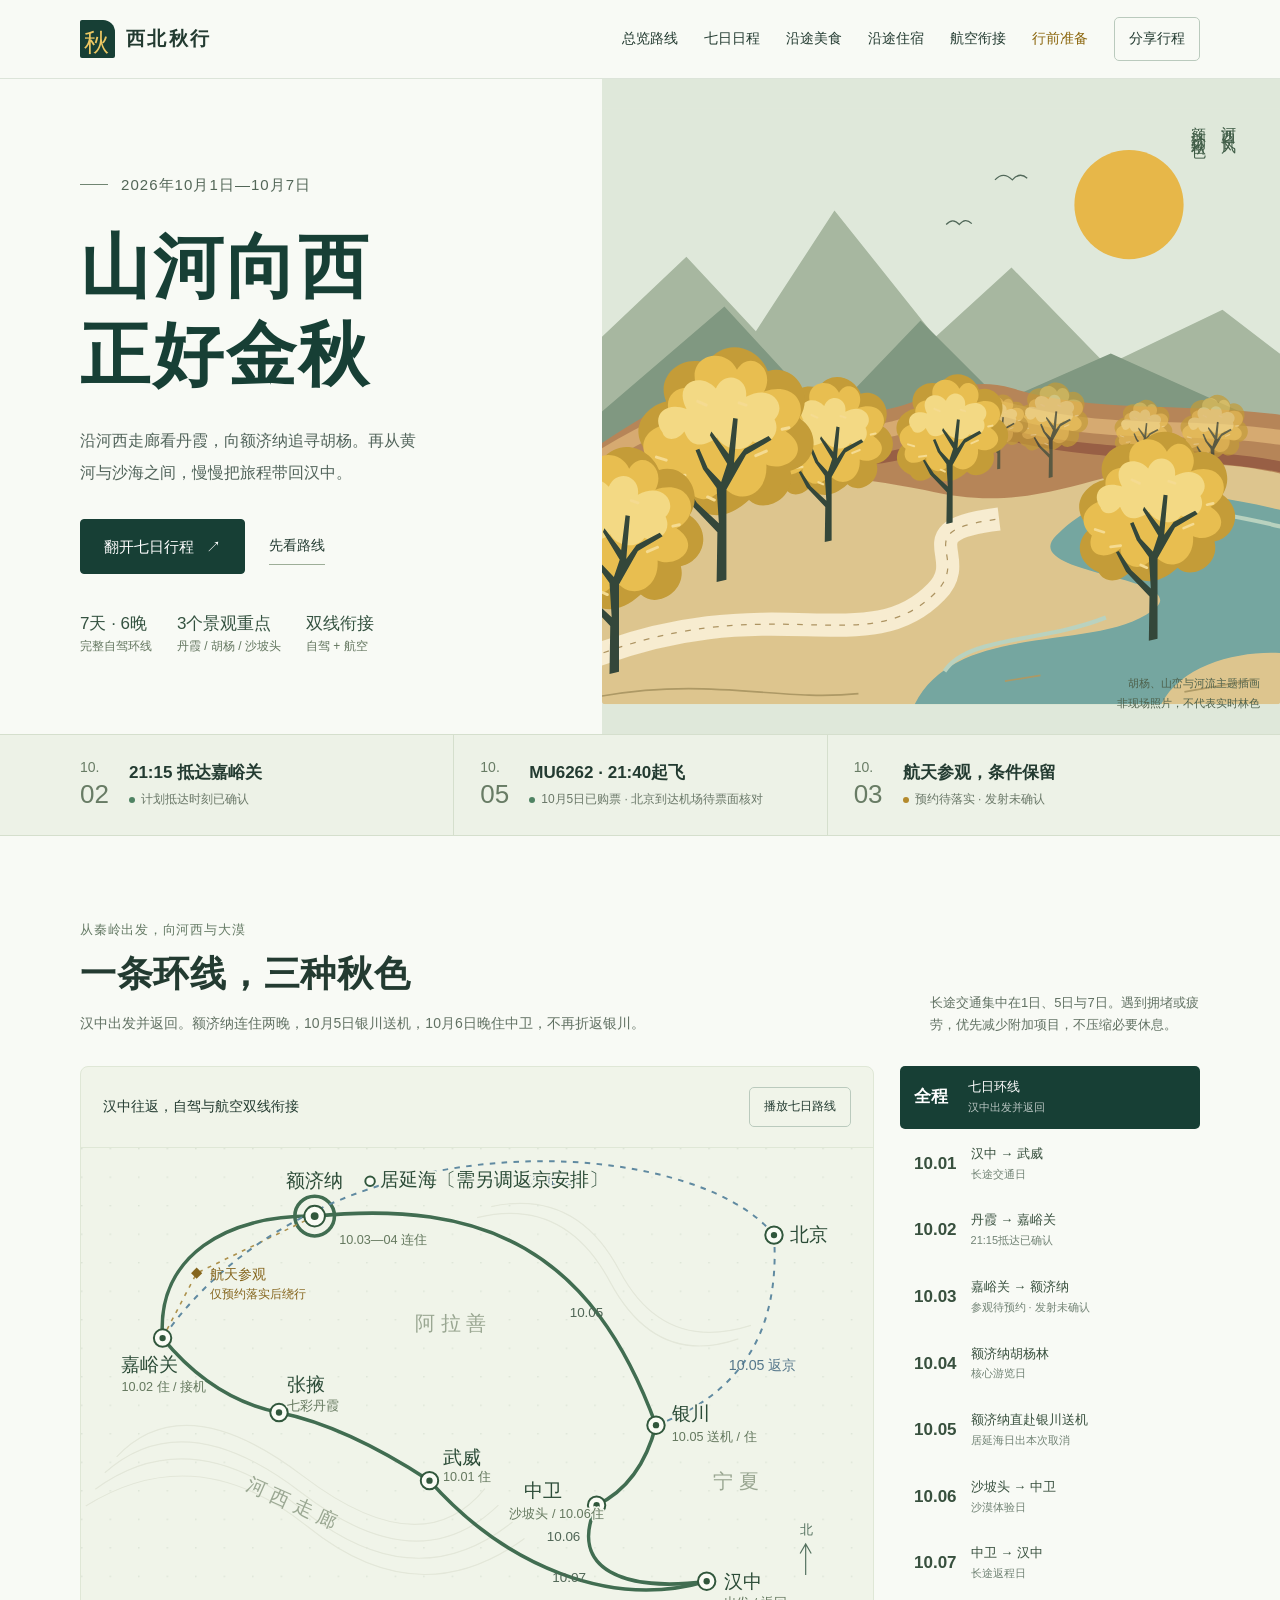
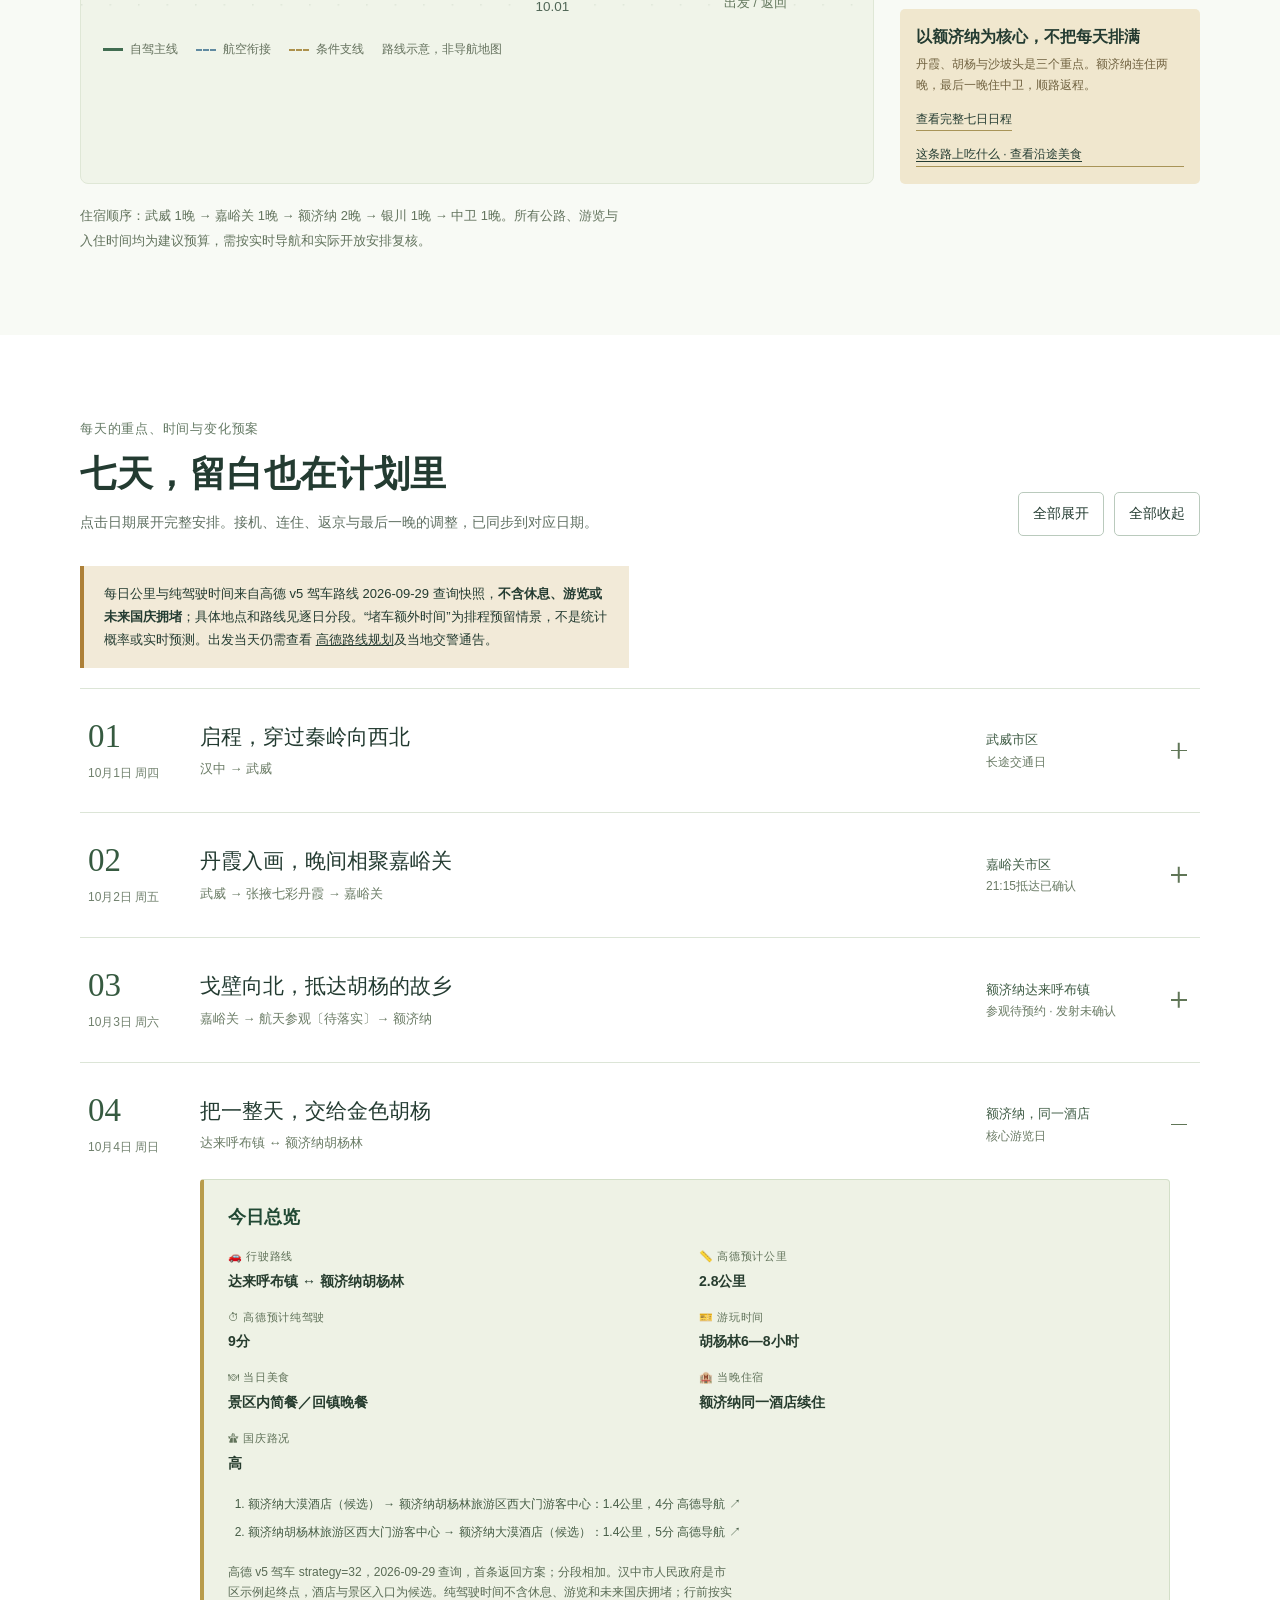
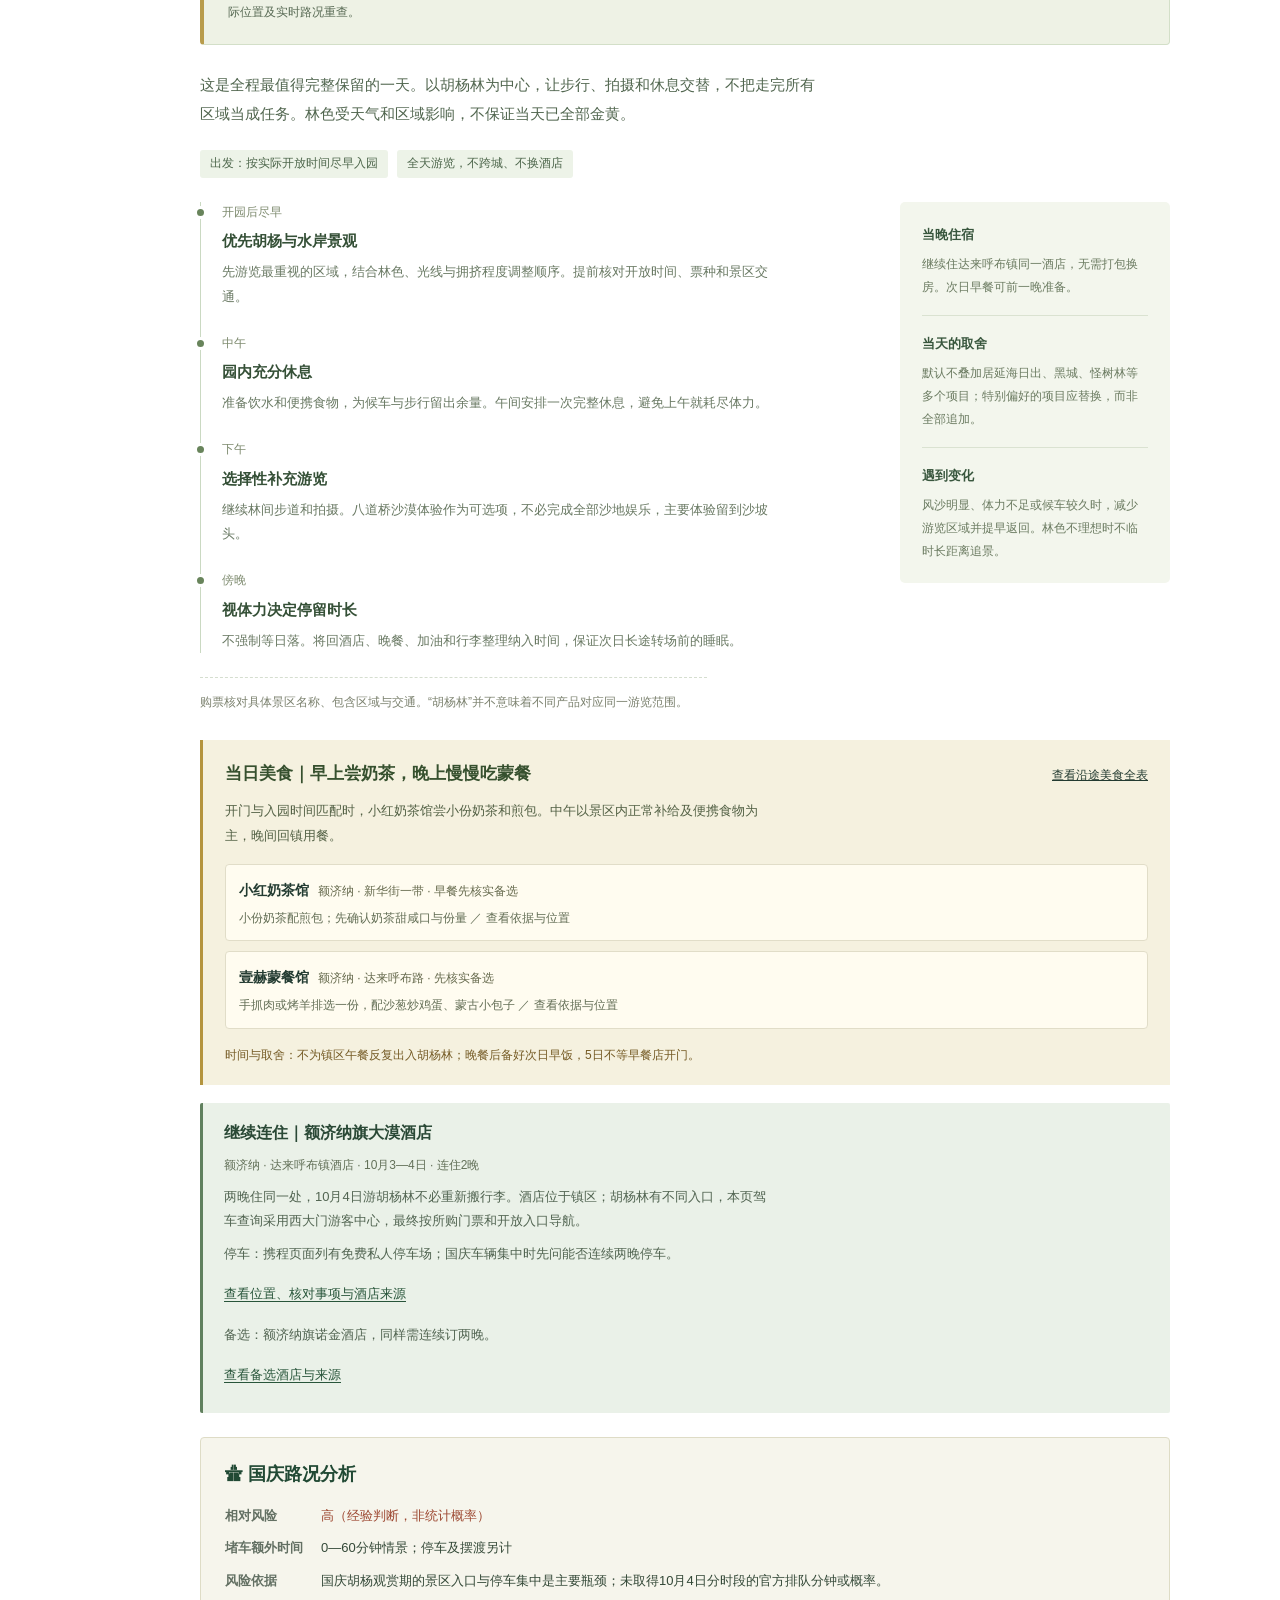
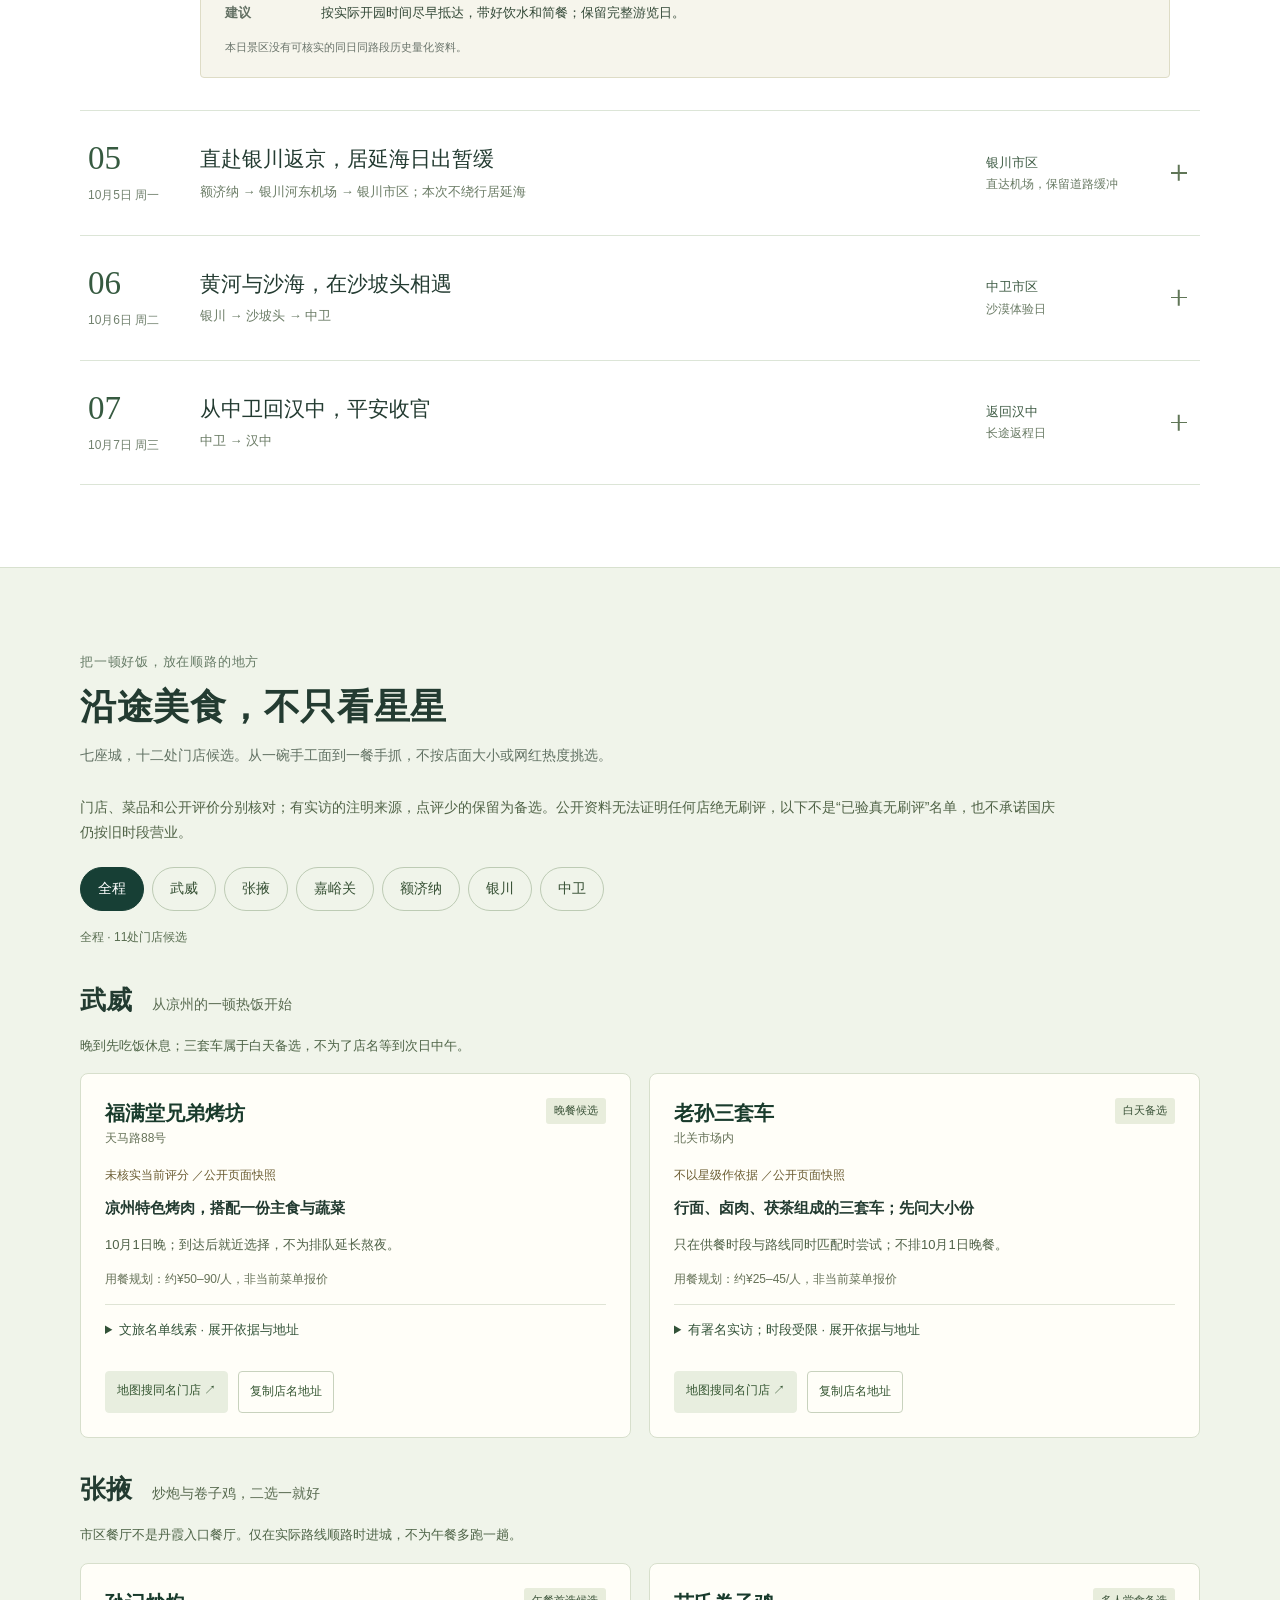
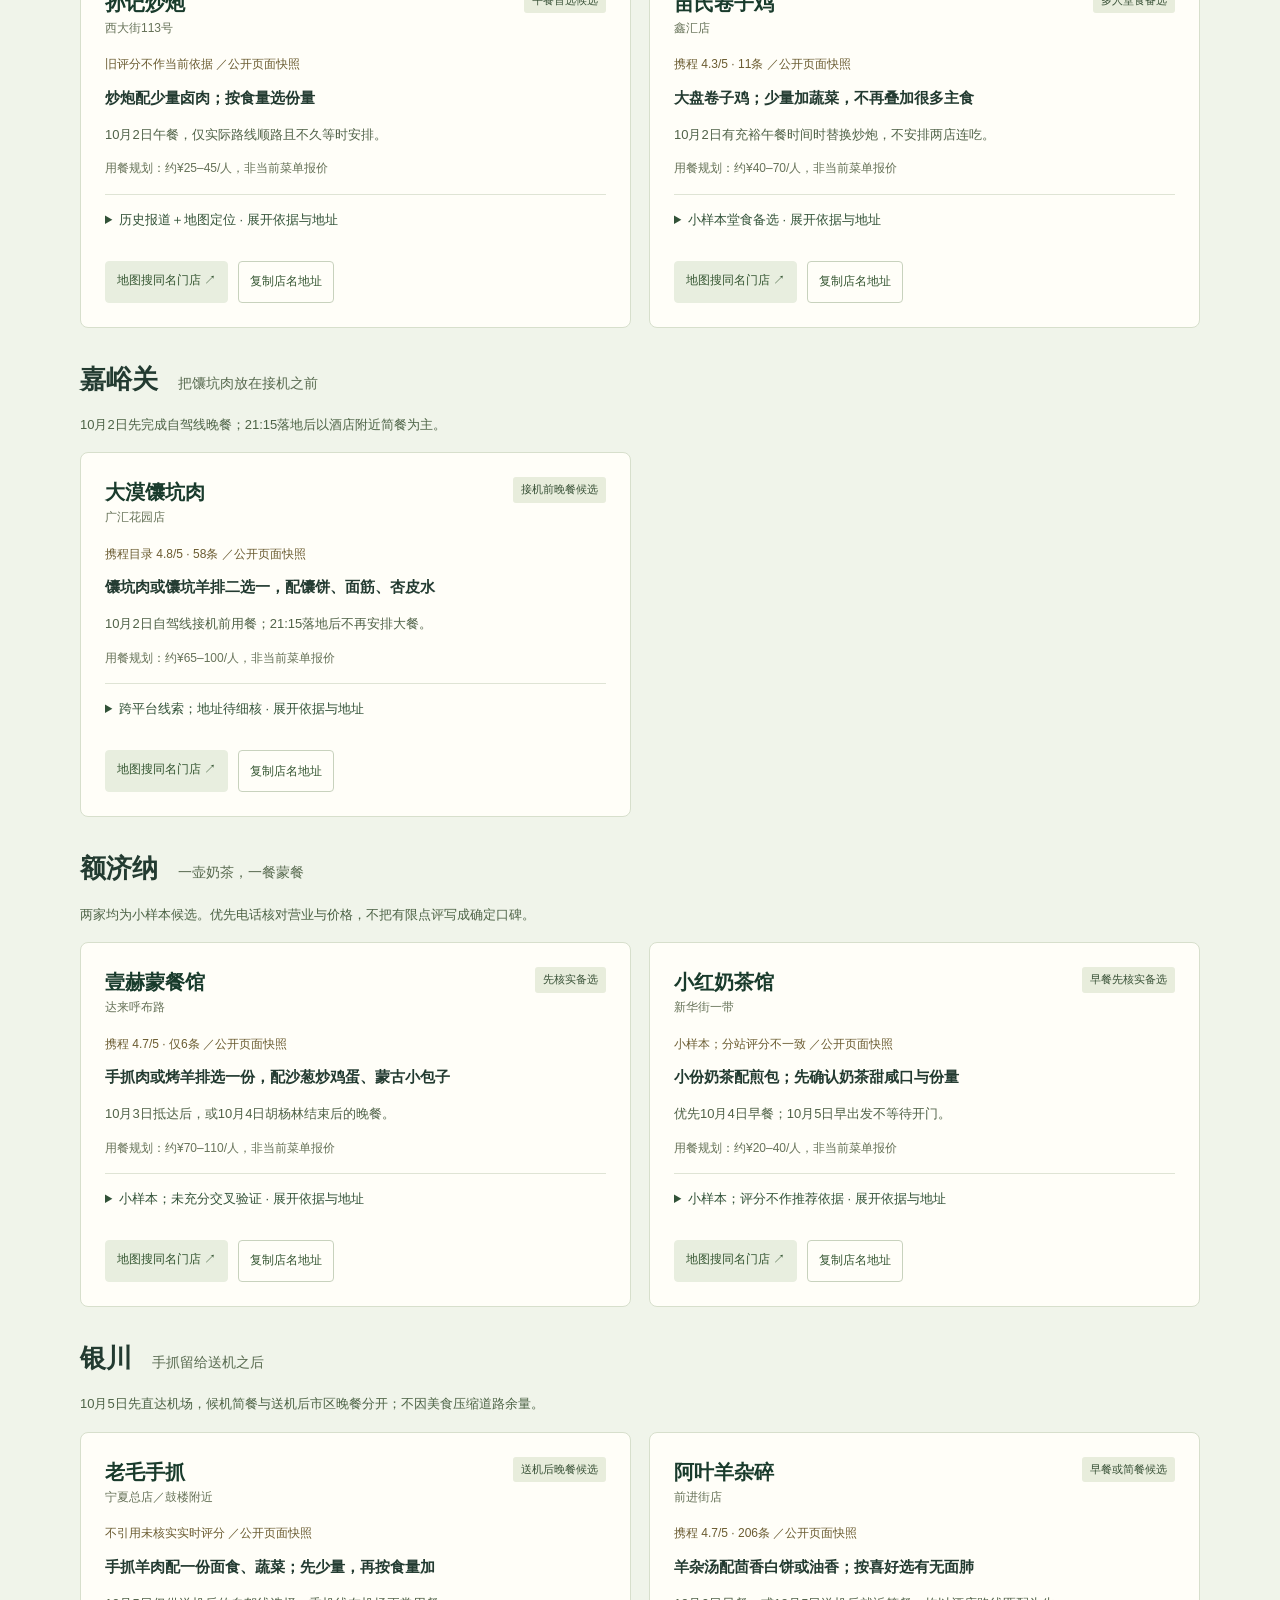
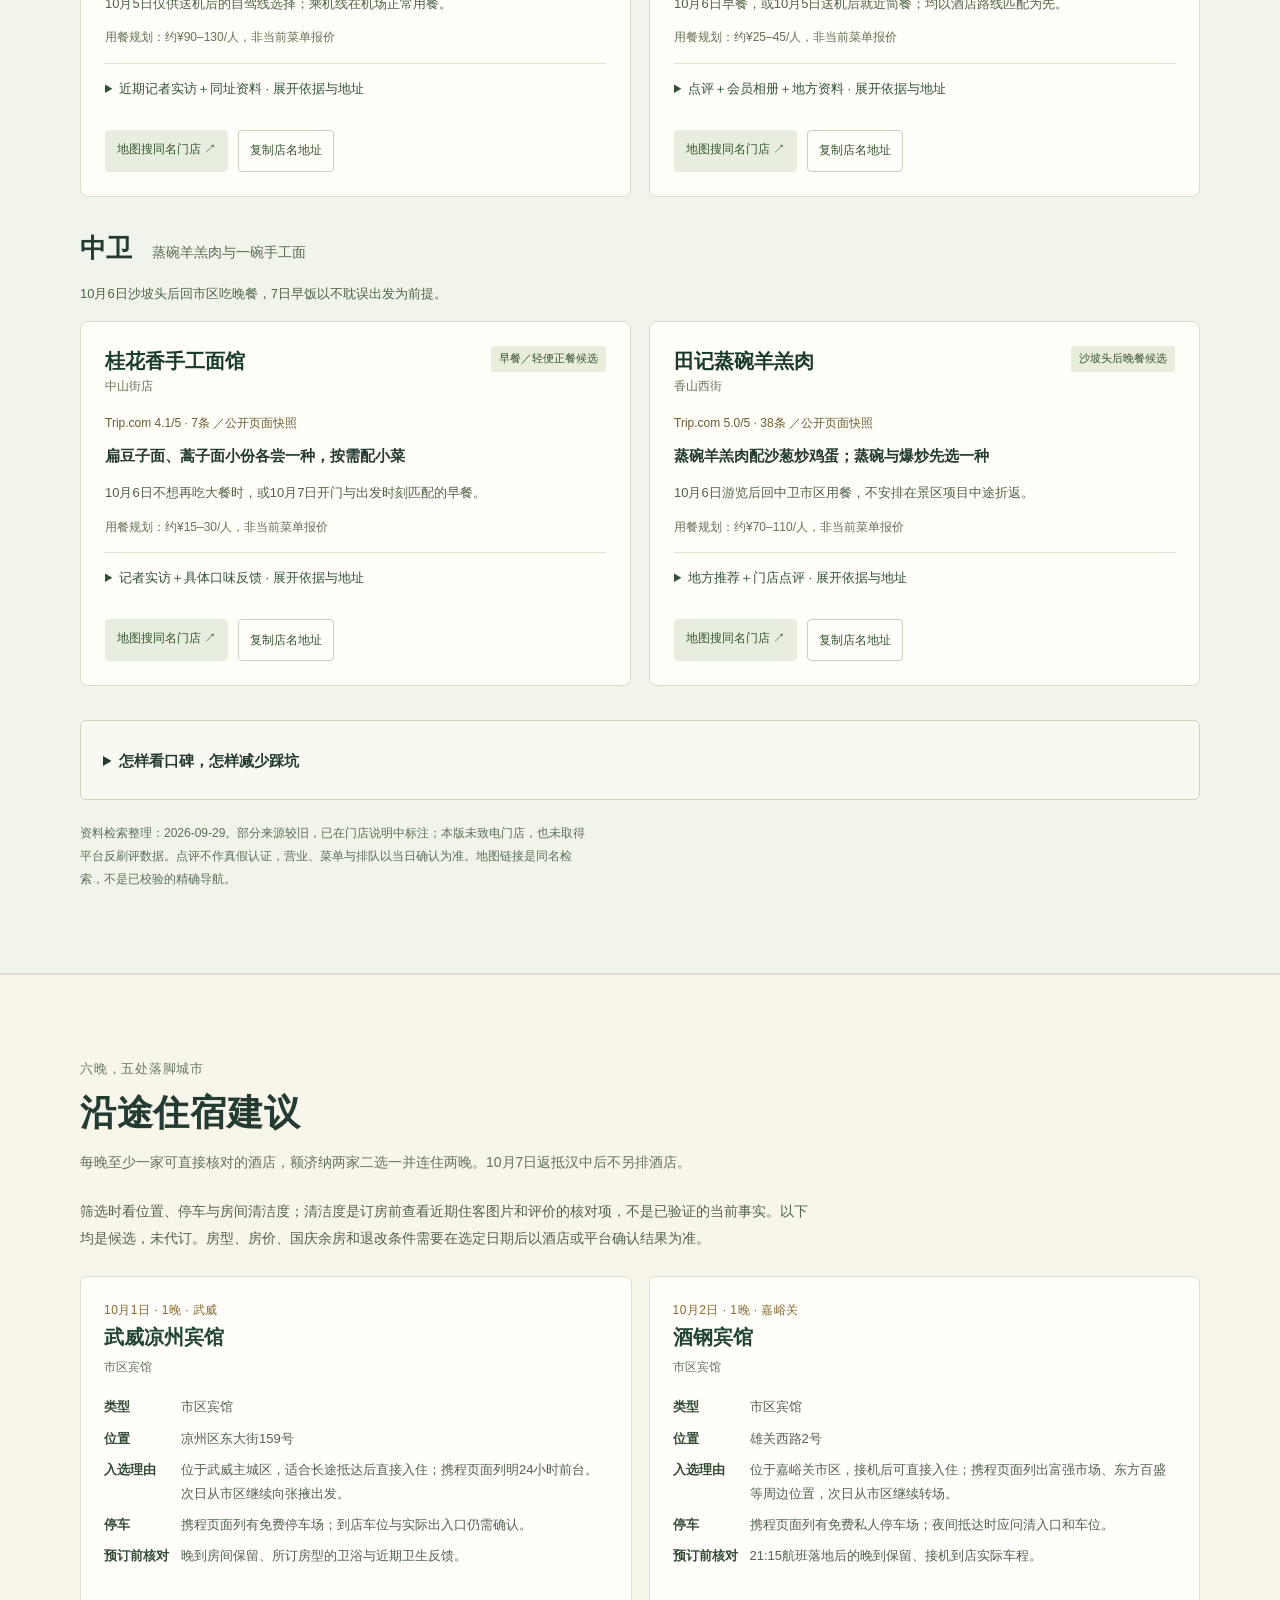
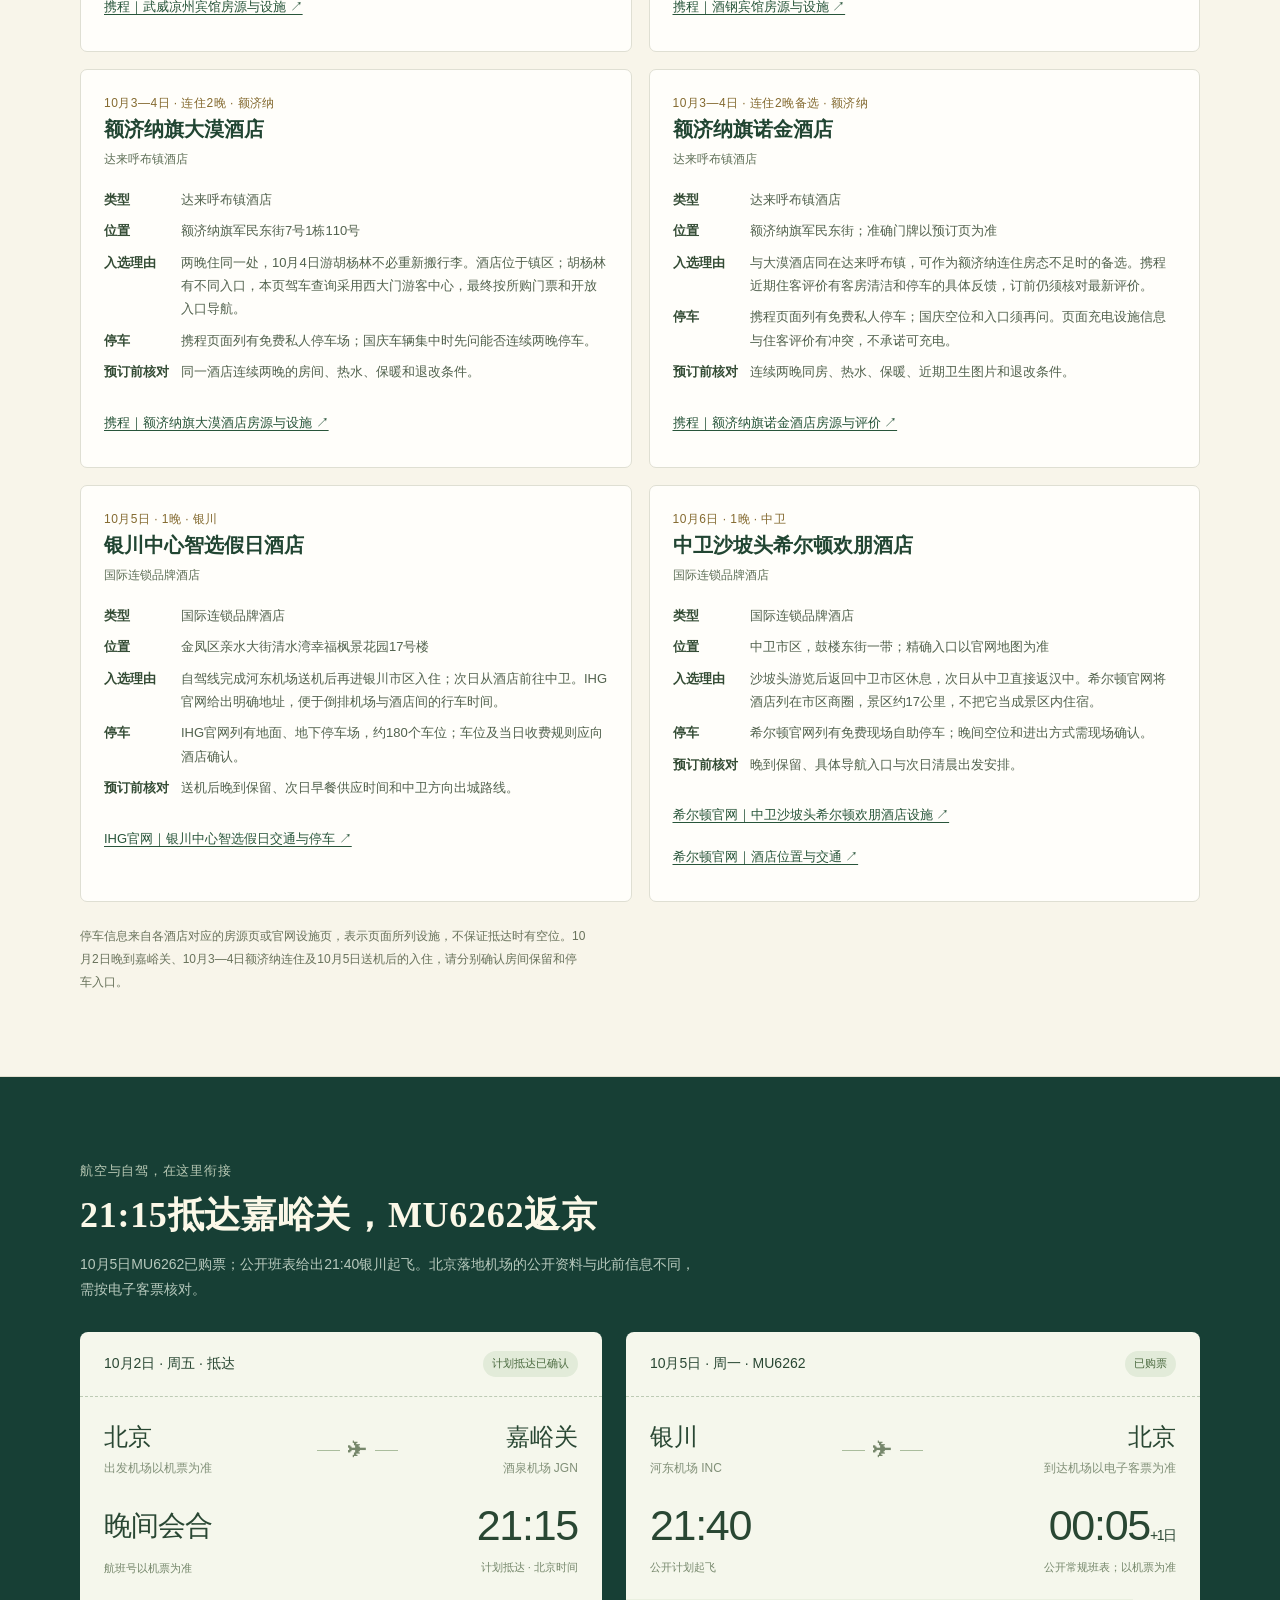
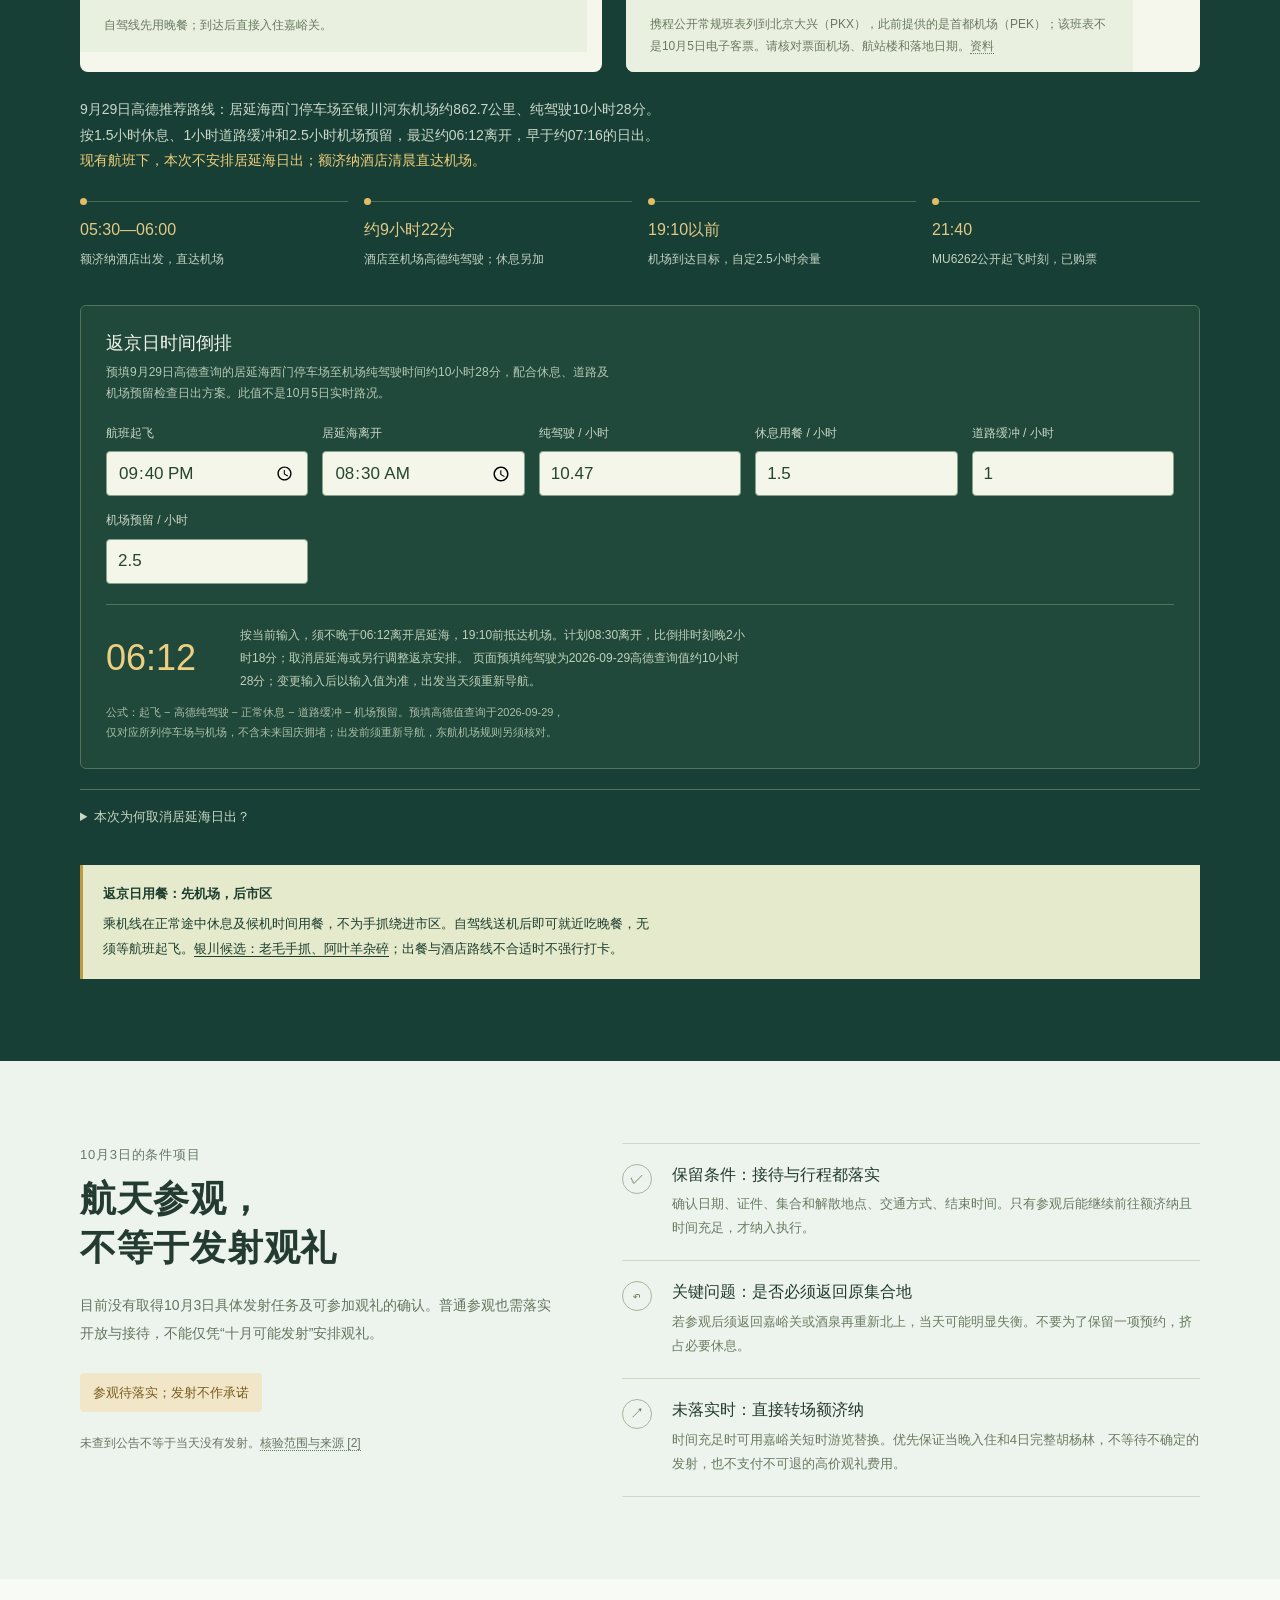
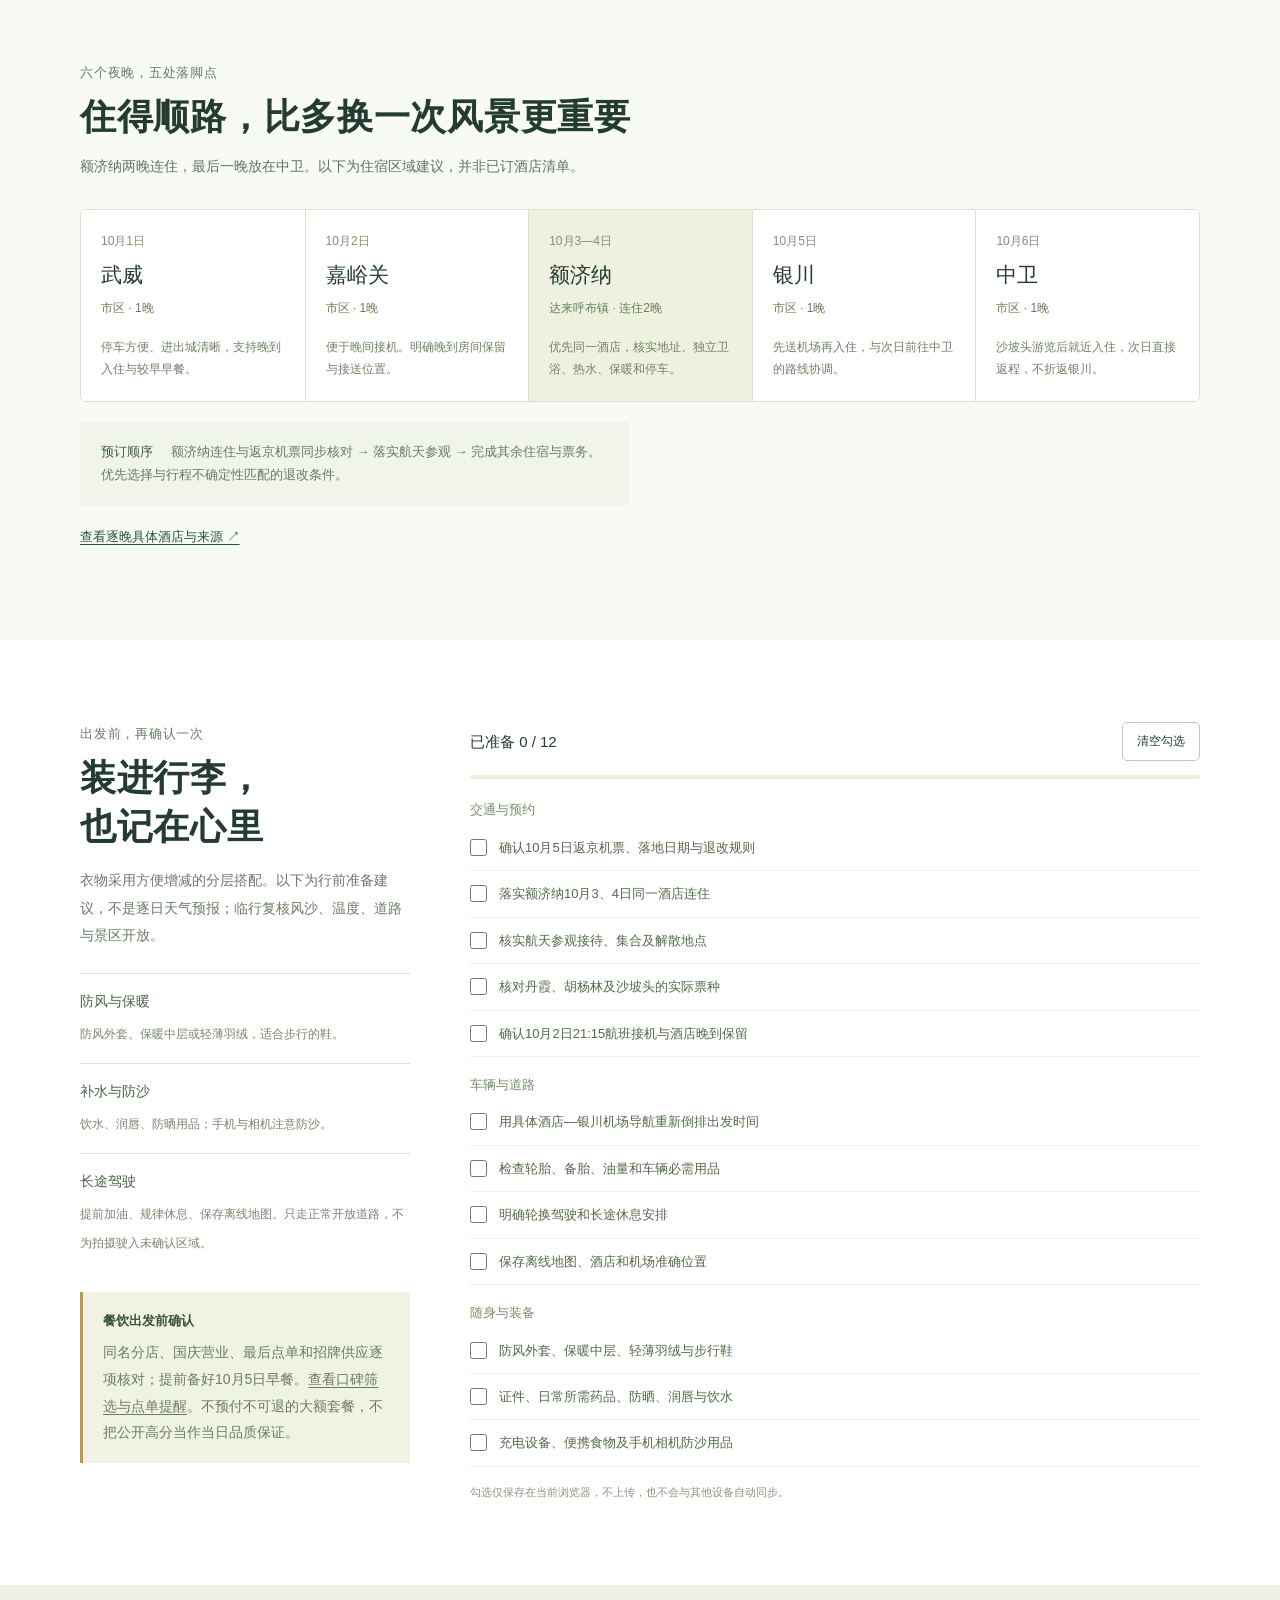
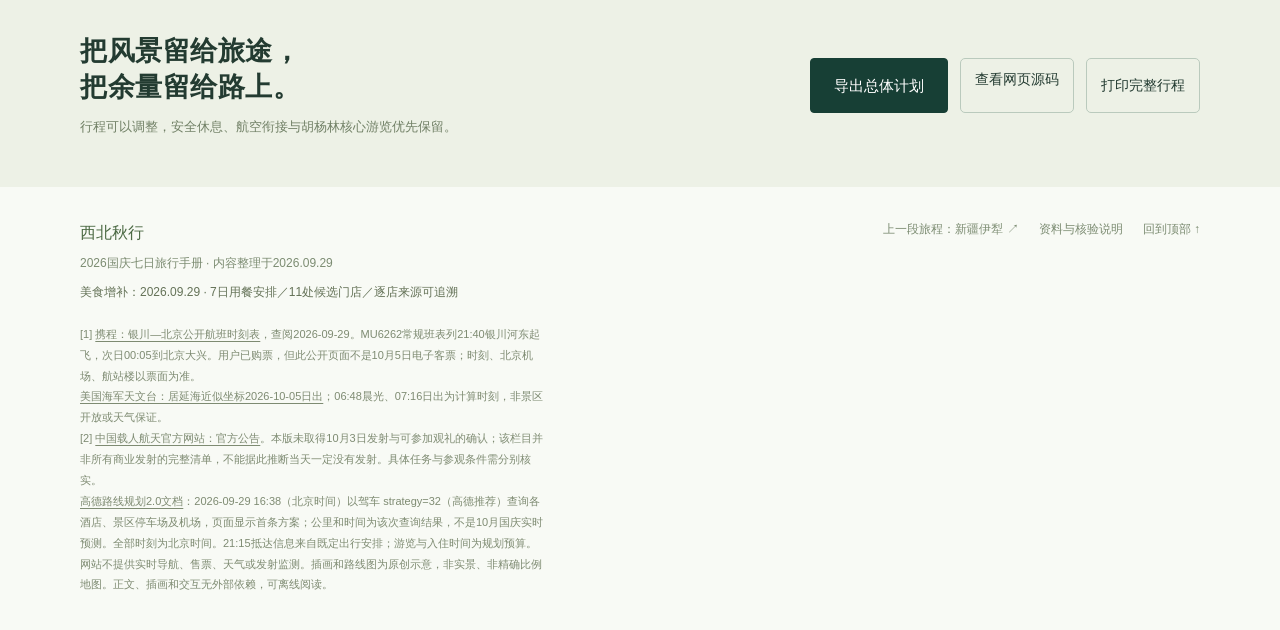
==== commit e5358627: "Add verified AMap driving distances and update return-day plan" ====
--- a/northwest-autumn-2026/index.html
+++ b/northwest-autumn-2026/index.html
@@ -1,22 +1,22 @@
 <!DOCTYPE html>
-<html lang="zh-CN"><head><meta charset="utf-8"><meta name="viewport" content="width=device-width, initial-scale=1, viewport-fit=cover"><meta name="theme-color" content="#173f35"><meta name="description" content="2026年10月1日至7日西北自驾旅行手册：汉中、河西走廊、额济纳胡杨、银川与沙坡头。含21:15抵达接机、已购MU6262返京、居延海有条件日出、逐日日程与行前清单。"><meta property="og:title" content="西北秋行｜国庆七日旅行手册"><meta property="og:description" content="七天六晚，把一整天交给金色胡杨。路线、日程、晚班返京与行前准备，一页随行。"><meta property="og:type" content="website"><meta property="og:locale" content="zh_CN"><meta property="og:url" content="https://chastelover.github.io/xinjiang-yili-roadtrip/northwest-autumn-2026/"><title>西北秋行｜2026国庆七日自驾旅行手册</title><link rel="stylesheet" href="style.css" data-bundle></head>
+<html lang="zh-CN"><head><meta charset="utf-8"><meta name="viewport" content="width=device-width, initial-scale=1, viewport-fit=cover"><meta name="theme-color" content="#173f35"><meta name="description" content="2026年10月1日至7日西北自驾旅行手册：汉中、河西走廊、额济纳胡杨、银川与沙坡头。含21:15抵达接机、已购MU6262返京、居延海日出赶机冲突提示、高德逐日驾驶数据与行前清单。"><meta property="og:title" content="西北秋行｜国庆七日旅行手册"><meta property="og:description" content="七天六晚，把一整天交给金色胡杨。路线、日程、晚班返京与行前准备，一页随行。"><meta property="og:type" content="website"><meta property="og:locale" content="zh_CN"><meta property="og:url" content="https://chastelover.github.io/xinjiang-yili-roadtrip/northwest-autumn-2026/"><title>西北秋行｜2026国庆七日自驾旅行手册</title><link rel="stylesheet" href="style.css" data-bundle></head>
 <body><a href="#itinerary" class="skip">跳到七日日程</a><header class="topbar"><nav class="nav wrap" aria-label="主要导航"><a href="#top" class="brand"><span class="brand-mark" aria-hidden="true">秋</span>西北秋行</a><div class="navlinks"><a href="#route">总览路线</a><a href="#itinerary">七日日程</a><a href="#flights">航空衔接</a><a href="#prepare">行前准备</a><button class="icon-btn" id="share" type="button">分享行程</button></div></nav></header>
 <main id="top"><section class="hero" aria-labelledby="hero-title"><div class="hero-inner"><div class="hero-copy"><p class="date-label">2026年10月1日—10月7日</p><h1 id="hero-title"><span>山河向西</span><span>正好金秋</span></h1><p class="hero-lead">沿河西走廊看丹霞，向额济纳追寻胡杨。再从黄河与沙海之间，慢慢把旅程带回汉中。</p><div class="hero-actions"><a class="primary" href="#itinerary">翻开七日行程 <span aria-hidden="true">↗</span></a><a class="text-action" href="#route">先看路线</a></div><div class="hero-foot"><div><strong>7天 · 6晚</strong>完整自驾环线</div><div><strong>3个景观重点</strong>丹霞 / 胡杨 / 沙坡头</div><div><strong>双线衔接</strong>自驾 + 航空</div></div></div><figure class="hero-art"><svg class="landscape" viewBox="0 0 820 720" role="img" aria-labelledby="land-title"><title id="land-title">金色胡杨、河西山峦与蜿蜒河流的原创主题插画</title><defs><clipPath id="land-crop"><rect width="820" height="720" rx="4"/></clipPath><g id="poplar"><path fill="#c49c38" d="M41 229C4 211 8 180 28 164C-9 126 27 95 49 91C35 60 66 28 103 40C129 3 173 21 184 51C218 40 247 80 226 113C258 135 246 176 214 183C223 218 180 242 159 222C129 249 105 246 86 230C69 246 49 244 41 229Z"/><path fill="#e8be50" d="M31 174C4 151 24 119 62 121C38 93 57 65 91 75C71 30 127 15 143 49C161 20 195 49 179 78C228 61 245 113 208 131C245 155 210 187 182 175C185 213 148 232 125 204C98 240 72 210 74 193C49 214 21 202 31 174Z"/><path fill="#f3d984" d="M44 132C29 113 45 90 76 101C57 66 95 51 115 74C126 48 159 59 155 85C189 66 211 97 193 115C203 136 181 154 164 144C150 164 122 151 117 139C83 162 76 136 73 131C64 144 47 144 44 132Z"/><path fill="#34473a" d="M116 331L129 328L129 208L155 162L189 142L185 137L153 154L139 173L144 114L138 113L132 161L109 131L107 136L130 174L122 198L104 179L93 154L88 156L98 181L116 206L119 253L90 226L71 197L67 199L82 228L117 265Z"/><path d="M36 165l13 4m10 22l15-2m72-96l9 3m13 67l14-6m-69 65l-9-4m99-90l9-2m-121-35l11 5" stroke="#f5db91" stroke-width="4" stroke-linecap="round"/></g></defs><g clip-path="url(#land-crop)"><rect width="820" height="720" fill="#dfe8da"/><circle cx="637" cy="116" r="66" fill="#e7b749"/><path d="M-50 323L102 179L186 269L281 123L403 276L495 192L610 310L750 243L887 348V510H-50Z" fill="#a7b7a0"/><path d="M0 366L148 239L272 374L385 256L483 354L615 296L820 388V490H0Z" fill="#809881"/><path d="M0 404C119 325 173 316 257 352C362 399 404 311 496 338C597 369 698 354 820 370V573H0Z" fill="#b68558"/><path d="M-10 427C120 347 172 345 257 380C358 422 406 338 501 367C614 398 716 380 831 399" fill="none" stroke="#d6aa71" stroke-width="18"/><path d="M-10 462C118 382 179 380 266 414C358 448 416 377 511 399C618 422 732 414 831 435" fill="none" stroke="#985f45" stroke-width="13"/><path d="M0 514C208 432 272 438 390 461C562 503 619 396 820 441V720H0Z" fill="#ddc58e"/><path d="M820 485C629 438 576 490 549 516C500 565 723 565 665 607C597 658 429 618 378 720H676C700 672 770 655 820 658Z" fill="#75a6a0"/><path d="M820 505C639 462 616 490 602 514M609 615C531 646 443 637 414 680" stroke="#b9d2bf" stroke-width="5" fill="none"/><path d="M-30 670C202 573 319 672 404 584C447 540 366 510 480 496" stroke="#f7ecd0" stroke-width="28" fill="none"/><path d="M-30 670C202 573 319 672 404 584C447 540 366 510 480 496" stroke="#ad9462" stroke-width="1.5" stroke-dasharray="7 10" fill="none"/><g opacity=".7"><use href="#poplar" transform="translate(695 339) scale(.35)"/><use href="#poplar" transform="translate(616 346) scale(.3)"/><use href="#poplar" transform="translate(497 324) scale(.37)"/><use href="#poplar" transform="translate(444 340) scale(.29)"/></g><use href="#poplar" transform="translate(195 312) scale(.64)"/><use href="#poplar" transform="translate(349 310) scale(.58)"/><use href="#poplar" transform="translate(33 271) scale(.91)"/><use href="#poplar" transform="translate(567 375) scale(.81)"/><use href="#poplar" transform="translate(-93 392) scale(.88)"/><path d="M0 710C134 687 213 717 310 707M487 692l43-7m174 20l85-15" stroke="#ad9965" fill="none" stroke-width="2"/><g stroke="#52695a" stroke-width="1.5" fill="none"><path d="M475 86q10-11 21 0q9-10 18-2M416 140q8-9 16 0q7-9 15-1"/></g></g></svg>
 <span class="land-stamp" aria-hidden="true">河西长风<br>额济纳秋色</span><figcaption class="art-caption">胡杨、山峦与河流主题插画<br>非现场照片，不代表实时林色</figcaption></figure></div></section>
 <div class="status-strip"><div class="status-grid wrap"><a class="status-item" href="#day-2"><span class="status-date">10.<b>02</b></span><span class="status-main"><strong>21:15 抵达嘉峪关</strong><span class="tiny-status">计划抵达时刻已确认</span></span></a><a class="status-item" href="#flights"><span class="status-date">10.<b>05</b></span><span class="status-main"><strong>MU6262 · 21:40起飞</strong><span class="tiny-status">10月5日已购票 · 北京到达机场待票面核对</span></span></a><a class="status-item" href="#space"><span class="status-date">10.<b>03</b></span><span class="status-main"><strong>航天参观，条件保留</strong><span class="tiny-status pending">预约待落实 · 发射未确认</span></span></a></div></div>
-<section class="section" id="route" aria-labelledby="route-title"><div class="wrap"><div class="section-heading"><div><span class="subhead">从秦岭出发，向河西与大漠</span><h2 id="route-title">一条环线，三种秋色</h2><p>汉中出发并返回。额济纳连住两晚，10月5日银川送机，10月6日晚住中卫，不再折返银川。</p></div><p class="side-note">长途交通集中在1日、5日与7日。遇到拥堵或疲劳，优先减少附加项目，不压缩必要休息。</p></div><div class="route-layout"><div class="map-panel"><div class="map-top"><span id="route-label">汉中往返，自驾与航空双线衔接</span><button id="play-route" class="icon-btn" type="button" aria-pressed="false">播放七日路线</button></div><div class="map-scroller" tabindex="0" aria-label="路线示意图，可横向滚动"><svg viewBox="0 0 1000 610" class="route-svg" role="img" aria-labelledby="map-title map-desc"><title id="map-title">西北七日自驾与航空衔接示意</title><desc id="map-desc">汉中、武威、张掖、嘉峪关、额济纳、居延海〔有条件〕、银川、中卫、汉中。10月2日从北京飞抵嘉峪关，5日乘MU6262从银川返京。航天参观为条件支线。示意图不按精确比例绘制，不可用于导航。</desc><defs><pattern id="map-grid" width="36" height="36" patternUnits="userSpaceOnUse"><circle cx="1" cy="1" r="1" fill="#d6dfd0"/></pattern></defs><rect width="1000" height="610" fill="url(#map-grid)"/><g fill="none" stroke="#e3e7d9" stroke-width="1.5"><path d="M45 390Q130 300 280 414T510 430M30 410Q130 321 278 435T527 451M18 431Q138 343 280 457T545 472M6 452Q146 365 286 478T560 493M500 88Q610 61 668 169T830 241M518 74Q625 51 680 155T846 224"/></g><g fill="#9aa792" font-size="25" letter-spacing="7"><text x="207" y="431" transform="rotate(24 207 431)">河西走廊</text><text x="422" y="230">阿拉善</text><text x="798" y="429">宁夏</text></g><g class="route-lines"><path data-segment="1" d="M790 547C668 583 535 527 440 420"/><path data-segment="2" d="M440 420Q334 351 250 334T103 240"/><path data-segment="3" d="M103 240C95 136 185 84 295 86"/><circle data-segment="4" cx="295" cy="86" r="25"/><path data-segment="5" d="M295 86C509 65 645 128 726 350"/><path data-segment="6" d="M726 350Q707 424 651 451"/><path data-segment="7" d="M651 451C613 533 688 561 790 547"/></g><path class="optional-line" d="M103 240L146 158L295 86"/><g class="flight-lines" fill="none" stroke="#608aa1" stroke-width="2.5" stroke-dasharray="7 8"><path data-flight="2" d="M875 110C777-15 309-52 103 240"/><path data-flight="5" d="M726 350Q887 291 875 110"/></g><g font-size="18" fill="#54768a"><text x="502" y="46">10.02 航空抵达</text><text x="818" y="280">10.05 返京</text></g><g class="map-places"><g transform="translate(790 547)"><circle r="11"/><circle r="4"/><text x="22" y="8">汉中</text><text class="place-sub" x="22" y="32">出发 / 返回</text></g><g transform="translate(440 420)"><circle r="11"/><circle r="4"/><text x="17" y="-21">武威</text><text class="place-sub" x="17" y="1">10.01 住</text></g><g transform="translate(250 334)"><circle r="11"/><circle r="4"/><text x="10" y="-27">张掖</text><text class="place-sub" x="10" y="-3">七彩丹霞</text></g><g transform="translate(103 240)"><circle r="11"/><circle r="4"/><text x="-52" y="41">嘉峪关</text><text class="place-sub" x="-52" y="67">10.02 住 / 接机</text></g><g transform="translate(295 86)"><circle r="13"/><circle r="5"/><text x="-36" y="-37">额济纳</text><text class="place-sub" x="31" y="35">10.03—04 连住</text></g><g transform="translate(365 42)"><circle r="6"/><text x="13" y="6" font-size="15">居延海〔10.05条件支线〕</text></g><g transform="translate(726 350)"><circle r="11"/><circle r="4"/><text x="20" y="-7">银川</text><text class="place-sub" x="20" y="20">10.05 送机 / 住</text></g><g transform="translate(651 451)"><circle r="11"/><circle r="4"/><text x="-92" y="-10">中卫</text><text class="place-sub" x="-110" y="16">沙坡头 / 10.06住</text></g><g transform="translate(875 110)"><circle r="11"/><circle r="4"/><text x="20" y="8">北京</text></g></g><g fill="#85651d"><path d="M146 151l7 7-7 7-7-7Z"/><text x="163" y="166" font-size="18">航天参观</text><text x="163" y="189" font-size="15">仅预约落实后绕行</text></g><g font-size="17" fill="#506656"><text x="595" y="548">10.07</text><text x="588" y="496">10.06</text><text x="617" y="213">10.05</text><text x="574" y="584">10.01</text></g><g transform="translate(915 500)" fill="none" stroke="#53705e"><path d="M0 39V0m-7 12L0 0l7 12" stroke-width="1.5"/><text y="-12" x="-7" fill="#53705e" stroke="none" font-size="17">北</text></g></svg>
-</div><div class="map-key"><span><i></i>自驾主线</span><span><i class="air"></i>航空衔接</span><span><i class="optional"></i>条件支线</span><span>路线示意，非导航地图</span></div><p class="map-notice">图面可横向滑动；也可选择下方日期查看当天重点。</p></div><div class="day-switcher" aria-label="按日期切换路线"><button type="button" class="day-switch" data-map-day="0" aria-pressed="true"><span class="switch-date">全程</span><span class="switch-copy"><strong>七日环线</strong><small>汉中出发并返回</small></span></button><button type="button" class="day-switch" data-map-day="1" aria-pressed="false"><span class="switch-date">10.01</span><span class="switch-copy"><strong>汉中 → 武威</strong><small>长途交通日</small></span></button><button type="button" class="day-switch" data-map-day="2" aria-pressed="false"><span class="switch-date">10.02</span><span class="switch-copy"><strong>丹霞 → 嘉峪关</strong><small>21:15抵达已确认</small></span></button><button type="button" class="day-switch" data-map-day="3" aria-pressed="false"><span class="switch-date">10.03</span><span class="switch-copy"><strong>嘉峪关 → 额济纳</strong><small>参观待预约 · 发射未确认</small></span></button><button type="button" class="day-switch" data-map-day="4" aria-pressed="false"><span class="switch-date">10.04</span><span class="switch-copy"><strong>额济纳胡杨林</strong><small>核心游览日</small></span></button><button type="button" class="day-switch" data-map-day="5" aria-pressed="false"><span class="switch-date">10.05</span><span class="switch-copy"><strong>居延海〔条件〕 → 银川送机</strong><small>日出与赶机衔接高风险</small></span></button><button type="button" class="day-switch" data-map-day="6" aria-pressed="false"><span class="switch-date">10.06</span><span class="switch-copy"><strong>沙坡头 → 中卫</strong><small>沙漠体验日</small></span></button><button type="button" class="day-switch" data-map-day="7" aria-pressed="false"><span class="switch-date">10.07</span><span class="switch-copy"><strong>中卫 → 汉中</strong><small>长途返程日</small></span></button><div class="route-summary" aria-live="polite"><h3 id="route-summary-title">以额济纳为核心，不把每天排满</h3><p id="route-summary-copy">丹霞、胡杨与沙坡头是三个重点。额济纳连住两晚，最后一晚住中卫，顺路返程。</p><a id="route-detail" href="#itinerary">查看完整七日日程</a></div></div></div><p class="overview-line">住宿顺序：武威 1晚 → 嘉峪关 1晚 → 额济纳 2晚 → 银川 1晚 → 中卫 1晚。所有公路、游览与入住时间均为建议预算，需按实时导航和实际开放安排复核。</p></div></section>
+<section class="section" id="route" aria-labelledby="route-title"><div class="wrap"><div class="section-heading"><div><span class="subhead">从秦岭出发，向河西与大漠</span><h2 id="route-title">一条环线，三种秋色</h2><p>汉中出发并返回。额济纳连住两晚，10月5日银川送机，10月6日晚住中卫，不再折返银川。</p></div><p class="side-note">长途交通集中在1日、5日与7日。遇到拥堵或疲劳，优先减少附加项目，不压缩必要休息。</p></div><div class="route-layout"><div class="map-panel"><div class="map-top"><span id="route-label">汉中往返，自驾与航空双线衔接</span><button id="play-route" class="icon-btn" type="button" aria-pressed="false">播放七日路线</button></div><div class="map-scroller" tabindex="0" aria-label="路线示意图，可横向滚动"><svg viewBox="0 0 1000 610" class="route-svg" role="img" aria-labelledby="map-title map-desc"><title id="map-title">西北七日自驾与航空衔接示意</title><desc id="map-desc">汉中、武威、张掖、嘉峪关、额济纳、居延海〔本次不纳入〕、银川、中卫、汉中。10月2日从北京飞抵嘉峪关，5日乘MU6262从银川返京。航天参观为条件支线。示意图不按精确比例绘制，不可用于导航。</desc><defs><pattern id="map-grid" width="36" height="36" patternUnits="userSpaceOnUse"><circle cx="1" cy="1" r="1" fill="#d6dfd0"/></pattern></defs><rect width="1000" height="610" fill="url(#map-grid)"/><g fill="none" stroke="#e3e7d9" stroke-width="1.5"><path d="M45 390Q130 300 280 414T510 430M30 410Q130 321 278 435T527 451M18 431Q138 343 280 457T545 472M6 452Q146 365 286 478T560 493M500 88Q610 61 668 169T830 241M518 74Q625 51 680 155T846 224"/></g><g fill="#9aa792" font-size="25" letter-spacing="7"><text x="207" y="431" transform="rotate(24 207 431)">河西走廊</text><text x="422" y="230">阿拉善</text><text x="798" y="429">宁夏</text></g><g class="route-lines"><path data-segment="1" d="M790 547C668 583 535 527 440 420"/><path data-segment="2" d="M440 420Q334 351 250 334T103 240"/><path data-segment="3" d="M103 240C95 136 185 84 295 86"/><circle data-segment="4" cx="295" cy="86" r="25"/><path data-segment="5" d="M295 86C509 65 645 128 726 350"/><path data-segment="6" d="M726 350Q707 424 651 451"/><path data-segment="7" d="M651 451C613 533 688 561 790 547"/></g><path class="optional-line" d="M103 240L146 158L295 86"/><g class="flight-lines" fill="none" stroke="#608aa1" stroke-width="2.5" stroke-dasharray="7 8"><path data-flight="2" d="M875 110C777-15 309-52 103 240"/><path data-flight="5" d="M726 350Q887 291 875 110"/></g><g font-size="18" fill="#54768a"><text x="502" y="46">10.02 航空抵达</text><text x="818" y="280">10.05 返京</text></g><g class="map-places"><g transform="translate(790 547)"><circle r="11"/><circle r="4"/><text x="22" y="8">汉中</text><text class="place-sub" x="22" y="32">出发 / 返回</text></g><g transform="translate(440 420)"><circle r="11"/><circle r="4"/><text x="17" y="-21">武威</text><text class="place-sub" x="17" y="1">10.01 住</text></g><g transform="translate(250 334)"><circle r="11"/><circle r="4"/><text x="10" y="-27">张掖</text><text class="place-sub" x="10" y="-3">七彩丹霞</text></g><g transform="translate(103 240)"><circle r="11"/><circle r="4"/><text x="-52" y="41">嘉峪关</text><text class="place-sub" x="-52" y="67">10.02 住 / 接机</text></g><g transform="translate(295 86)"><circle r="13"/><circle r="5"/><text x="-36" y="-37">额济纳</text><text class="place-sub" x="31" y="35">10.03—04 连住</text></g><g transform="translate(365 42)"><circle r="6"/><text x="13" y="6" font-size="15">居延海〔需另调返京安排〕</text></g><g transform="translate(726 350)"><circle r="11"/><circle r="4"/><text x="20" y="-7">银川</text><text class="place-sub" x="20" y="20">10.05 送机 / 住</text></g><g transform="translate(651 451)"><circle r="11"/><circle r="4"/><text x="-92" y="-10">中卫</text><text class="place-sub" x="-110" y="16">沙坡头 / 10.06住</text></g><g transform="translate(875 110)"><circle r="11"/><circle r="4"/><text x="20" y="8">北京</text></g></g><g fill="#85651d"><path d="M146 151l7 7-7 7-7-7Z"/><text x="163" y="166" font-size="18">航天参观</text><text x="163" y="189" font-size="15">仅预约落实后绕行</text></g><g font-size="17" fill="#506656"><text x="595" y="548">10.07</text><text x="588" y="496">10.06</text><text x="617" y="213">10.05</text><text x="574" y="584">10.01</text></g><g transform="translate(915 500)" fill="none" stroke="#53705e"><path d="M0 39V0m-7 12L0 0l7 12" stroke-width="1.5"/><text y="-12" x="-7" fill="#53705e" stroke="none" font-size="17">北</text></g></svg>
+</div><div class="map-key"><span><i></i>自驾主线</span><span><i class="air"></i>航空衔接</span><span><i class="optional"></i>条件支线</span><span>路线示意，非导航地图</span></div><p class="map-notice">图面可横向滑动；也可选择下方日期查看当天重点。</p></div><div class="day-switcher" aria-label="按日期切换路线"><button type="button" class="day-switch" data-map-day="0" aria-pressed="true"><span class="switch-date">全程</span><span class="switch-copy"><strong>七日环线</strong><small>汉中出发并返回</small></span></button><button type="button" class="day-switch" data-map-day="1" aria-pressed="false"><span class="switch-date">10.01</span><span class="switch-copy"><strong>汉中 → 武威</strong><small>长途交通日</small></span></button><button type="button" class="day-switch" data-map-day="2" aria-pressed="false"><span class="switch-date">10.02</span><span class="switch-copy"><strong>丹霞 → 嘉峪关</strong><small>21:15抵达已确认</small></span></button><button type="button" class="day-switch" data-map-day="3" aria-pressed="false"><span class="switch-date">10.03</span><span class="switch-copy"><strong>嘉峪关 → 额济纳</strong><small>参观待预约 · 发射未确认</small></span></button><button type="button" class="day-switch" data-map-day="4" aria-pressed="false"><span class="switch-date">10.04</span><span class="switch-copy"><strong>额济纳胡杨林</strong><small>核心游览日</small></span></button><button type="button" class="day-switch" data-map-day="5" aria-pressed="false"><span class="switch-date">10.05</span><span class="switch-copy"><strong>额济纳直赴银川送机</strong><small>居延海日出本次取消</small></span></button><button type="button" class="day-switch" data-map-day="6" aria-pressed="false"><span class="switch-date">10.06</span><span class="switch-copy"><strong>沙坡头 → 中卫</strong><small>沙漠体验日</small></span></button><button type="button" class="day-switch" data-map-day="7" aria-pressed="false"><span class="switch-date">10.07</span><span class="switch-copy"><strong>中卫 → 汉中</strong><small>长途返程日</small></span></button><div class="route-summary" aria-live="polite"><h3 id="route-summary-title">以额济纳为核心，不把每天排满</h3><p id="route-summary-copy">丹霞、胡杨与沙坡头是三个重点。额济纳连住两晚，最后一晚住中卫，顺路返程。</p><a id="route-detail" href="#itinerary">查看完整七日日程</a></div></div></div><p class="overview-line">住宿顺序：武威 1晚 → 嘉峪关 1晚 → 额济纳 2晚 → 银川 1晚 → 中卫 1晚。所有公路、游览与入住时间均为建议预算，需按实时导航和实际开放安排复核。</p></div></section>
 <section class="section itinerary-section" id="itinerary" aria-labelledby="itinerary-title"><div class="wrap"><div class="section-heading"><div><span class="subhead">每天的重点、时间与变化预案</span><h2 id="itinerary-title">七天，留白也在计划里</h2><p>点击日期展开完整安排。接机、连住、返京与最后一晚的调整，已同步到对应日期。</p></div><div class="expand-tools"><button class="icon-btn" type="button" id="expand-all">全部展开</button><button class="icon-btn" type="button" id="collapse-all">全部收起</button></div></div><div id="day-plans"><details class="day-card" id="day-1" data-date="10月1日" data-weekday="周四"><summary><div class="day-date"><strong>01</strong><small>10月1日 周四</small></div><div class="day-title"><h3>启程，穿过秦岭向西北</h3><p>汉中 → 武威</p></div><div class="day-meta"><b>武威市区</b>长途交通日</div><span class="plus" aria-hidden="true"></span></summary><div class="day-body"><p class="day-intro">第一天只做一件事：从汉中出发，平稳抵达武威。把体力留给后面的丹霞、胡杨与沙漠，不为赶景点压缩休息。</p><div class="day-badges"><span>出发：06:00左右</span><span>全天转场，建议预留12–14小时级窗口</span></div><div class="day-detail-grid"><div class="time-list"><div class="time-slot"><time>出发前</time><h4>充分睡眠后出发</h4><p>前一晚完成加油、胎压和车辆检查，准备饮水、简餐。06:00为初步参考，不以早起替代足够休息。</p></div><div class="time-slot"><time>上午—下午</time><h4>沿实时导航前往武威</h4><p>途中规律休息、按状态轮换驾驶。午餐选择方便停车的位置，不为餐厅绕路；路况明显变差时及时下调当日目标。</p></div><div class="time-slot"><time>抵达后</time><h4>入住、晚餐、休息</h4><p>不安排必须赶到的景区。抵达较早时可在酒店附近短距离散步，晚到则直接休息。</p></div></div><aside class="day-aside"><div><h4>当晚住宿</h4><p>停车方便、进出城清晰，支持晚到入住和较早早餐的酒店。</p></div><div><h4>当天的取舍</h4><p class="keep">当天不叠加正式景点。第一晚的休息比多一次打卡更重要。</p></div><div><h4>遇到变化</h4><p>若到达过晚或驾驶疲劳，调整途中住宿；次日优先压缩丹霞游览，不靠疲劳驾驶补回进度。</p></div></aside></div><p class="day-note">仅有一名驾驶员时，应优先拆分长途路段或减少项目。所有时间窗口均为排程预算，不是导航承诺。</p></div></details>
 <details class="day-card" id="day-2" data-date="10月2日" data-weekday="周五"><summary><div class="day-date"><strong>02</strong><small>10月2日 周五</small></div><div class="day-title"><h3>丹霞入画，晚间相聚嘉峪关</h3><p>武威 → 张掖七彩丹霞 → 嘉峪关</p></div><div class="day-meta"><b>嘉峪关市区</b>21:15抵达已确认</div><span class="plus" aria-hidden="true"></span></summary><div class="day-body"><p class="day-intro">白天将重点放在七彩丹霞，晚间完成嘉峪关会合。已确定的计划抵达时刻为21:15，不再安排接机后的夜游或长时间聚餐。</p><div class="day-badges"><span>出发：07:00左右</span><span>丹霞预留3–4小时，晚间接机</span></div><div class="day-detail-grid"><div class="time-list"><div class="time-slot"><time>07:00左右</time><h4>从武威出发</h4><p>沿实际路线前往七彩丹霞。当天只安排一个主要景区，不叠加张掖市区或其他远距离景点。</p></div><div class="time-slot"><time>中午—下午</time><h4>七彩丹霞游览</h4><p>为游览、景区交通和候车预留3–4小时；国庆排队明显时增加余量。下午光线可以争取，但不把等日落设为硬任务。</p></div><div class="time-slot"><time>19:00—20:00目标</time><h4>自驾线先入住与晚餐</h4><p>及时离园并前往嘉峪关。争取先完成入住、用餐及次日准备，再根据航班动态安排接机。</p></div><div class="time-slot"><time>21:15</time><h4>航班计划抵达嘉峪关酒泉机场</h4><p>已确认的是计划抵达时刻，不是出站时刻。预留下机、提取行李和出站时间；航班号及北京出发机场以已购机票为准。</p></div><div class="time-slot"><time>22:15—22:45目标</time><h4>接机后直接入住</h4><p>此为地面衔接预留窗口，不是机场交通保证。必要时安排简餐，随后休息；延误时相应后移接机和次日出发。</p></div></div><aside class="day-aside"><div><h4>当晚住宿</h4><p>仍住嘉峪关市区，提前告知晚到，确认房间保留、停车和接送位置。</p></div><div><h4>当天的取舍</h4><p class="keep">自驾游览与航空到达分开衔接，不折返张掖，不在落地后夜间赶往额济纳。</p></div><div><h4>遇到变化</h4><p>若自驾线延误，提前安排独立机场接送；航班延误时保留接送弹性，不必全员在机场等待。</p></div></aside></div><p class="day-note">除21:15外，本日其余时刻均为建议安排；实际离园、接机和入住随路况、航班动态调整。</p></div></details>
 <details class="day-card" id="day-3" data-date="10月3日" data-weekday="周六"><summary><div class="day-date"><strong>03</strong><small>10月3日 周六</small></div><div class="day-title"><h3>戈壁向北，抵达胡杨的故乡</h3><p>嘉峪关 → 航天参观〔待落实〕→ 额济纳</p></div><div class="day-meta"><b>额济纳达来呼布镇</b>参观待预约 · 发射未确认</div><span class="plus" aria-hidden="true"></span></summary><div class="day-body"><p class="day-intro">航天主题体验作为有条件项目保留，普通参观与发射观礼分别核实。是否绕行，取决于正式接待流程能否与前往额济纳的交通衔接。</p><div class="day-badges"><span>出发：无早场约束时08:00左右</span><span>参观与跨城转场共用全天</span></div><div class="day-detail-grid"><div class="time-list"><div class="time-slot"><time>前一晚</time><h4>核对实际接待流程</h4><p>确认接待日期、证件、集合地点、交通方式、结束时间与解散地点。重点核实是否必须返回原集合地。</p></div><div class="time-slot"><time>08:00左右参考</time><h4>从嘉峪关出发</h4><p>前一晚较晚入住，无已确认早场约束时不默认清晨赶路。预约要求过早集合时，应重新评估休息和可行性。</p></div><div class="time-slot"><time>方案A</time><h4>预约落实后参加航天参观</h4><p>按正式确认流程执行；只有结束后可继续前往额济纳且时间充足，才纳入。普通参观不默认包含火箭发射。</p></div><div class="time-slot"><time>方案B</time><h4>未落实时直接转场额济纳</h4><p>取消航天项目，优先提前抵达。时间和体力充足时，可用嘉峪关短时游览替换，不额外堆叠景点。</p></div><div class="time-slot"><time>傍晚目标</time><h4>入住达来呼布镇</h4><p>同一酒店连续入住两晚，完成加油、饮水与次日食品准备，较早休息。</p></div></div><aside class="day-aside"><div><h4>当晚住宿</h4><p>10月3、4日连住同一酒店，核实真实地址、独立卫浴、热水、保暖和停车。</p></div><div><h4>当天的取舍</h4><p class="keep">不为尚未确认的发射等待或支付不可退的高价观礼费用。核心目标是当晚平稳入住额济纳。</p></div><div><h4>遇到变化</h4><p>若参观后须返回嘉峪关或酒泉再北上，或解散过晚，应取消该项目，避免长途夜间补赶。</p></div></aside></div><p class="day-note">未取得10月3日具体发射任务及可参加观礼的确认；未查到公告不等于当天没有发射。 <a class="source-link" href="#source-space">核验说明 [2]</a></p></div></details>
 <details class="day-card" id="day-4" data-date="10月4日" data-weekday="周日" open><summary><div class="day-date"><strong>04</strong><small>10月4日 周日</small></div><div class="day-title"><h3>把一整天，交给金色胡杨</h3><p>达来呼布镇 ↔ 额济纳胡杨林</p></div><div class="day-meta"><b>额济纳，同一酒店</b>核心游览日</div><span class="plus" aria-hidden="true"></span></summary><div class="day-body"><p class="day-intro">这是全程最值得完整保留的一天。以胡杨林为中心，让步行、拍摄和休息交替，不把走完所有区域当成任务。林色受天气和区域影响，不保证当天已全部金黄。</p><div class="day-badges"><span>出发：按实际开放时间尽早入园</span><span>全天游览，不跨城、不换酒店</span></div><div class="day-detail-grid"><div class="time-list"><div class="time-slot"><time>开园后尽早</time><h4>优先胡杨与水岸景观</h4><p>先游览最重视的区域，结合林色、光线与拥挤程度调整顺序。提前核对开放时间、票种和景区交通。</p></div><div class="time-slot"><time>中午</time><h4>园内充分休息</h4><p>准备饮水和便携食物，为候车与步行留出余量。午间安排一次完整休息，避免上午就耗尽体力。</p></div><div class="time-slot"><time>下午</time><h4>选择性补充游览</h4><p>继续林间步道和拍摄。八道桥沙漠体验作为可选项，不必完成全部沙地娱乐，主要体验留到沙坡头。</p></div><div class="time-slot"><time>傍晚</time><h4>视体力决定停留时长</h4><p>不强制等日落。将回酒店、晚餐、加油和行李整理纳入时间，保证次日长途转场前的睡眠。</p></div></div><aside class="day-aside"><div><h4>当晚住宿</h4><p>继续住达来呼布镇同一酒店，无需打包换房。次日早餐可前一晚准备。</p></div><div><h4>当天的取舍</h4><p class="keep">默认不叠加居延海日出、黑城、怪树林等多个项目；特别偏好的项目应替换，而非全部追加。</p></div><div><h4>遇到变化</h4><p>风沙明显、体力不足或候车较久时，减少游览区域并提早返回。林色不理想时不临时长距离追景。</p></div></aside></div><p class="day-note">购票核对具体景区名称、包含区域与交通。“胡杨林”并不意味着不同产品对应同一游览范围。</p></div></details>
-<details class="day-card" id="day-5" data-date="10月5日" data-weekday="周一"><summary><div class="day-date"><strong>05</strong><small>10月5日 周一</small></div><div class="day-title"><h3>居延海日出，随后银川返京</h3><p>额济纳 → 居延海〔有条件〕→ 银川河东机场；自驾线夜宿银川</p></div><div class="day-meta"><b>银川市区</b>日出与航班衔接高风险</div><span class="plus" aria-hidden="true"></span></summary><div class="day-body"><p class="day-intro">MU6262已经购票，公开计划21:40从银川起飞。居延海日出可列入愿望清单，但按08:30离开居延海再长途驶往机场，衔接风险很高；须在出发前用高德实测，不能让赶机依赖不休息或航班延误。</p><div class="day-badges"><span>居延海日出：约07:16；晨光约06:48</span><span>航班：MU6262，公开计划21:40银川起飞</span></div><div class="day-detail-grid"><div class="time-list"><div class="time-slot"><time>10月4日晚</time><h4>先完成实测与取舍</h4><p>以所住酒店、居延海观景点、银川河东机场为三点在高德查路线，逐段加入正常休息、至少1小时道路缓冲及机场预留。若无法在19:10前抵达机场，取消居延海日出，清晨直接前往机场。</p></div><div class="time-slot"><time>05:30—06:00</time><h4>仅在路线核算通过时前往居延海</h4><p>前一晚准备早餐、饮水与行李，保证司机足够睡眠；景区开放和现场交通须再核实。不得因晚起而提高车速。</p></div><div class="time-slot"><time>06:48—08:30</time><h4>晨光与约07:16日出</h4><p>日出为按观景点附近坐标计算的天文时刻，天气、地形与实际观景位置会影响观感。08:30离开只是计划上限，不代表后续一定赶得上航班。</p></div><div class="time-slot"><time>08:30后</time><h4>直接前往银川河东机场</h4><p>不增加其他景点或市区用餐。按照高德当日路线正常休息；若预测到达时刻持续后移，应尽早联系航司评估改签，不压缩必要休息。</p></div><div class="time-slot"><time>19:10目标</time><h4>抵达机场，办理手续</h4><p>这是以21:40起飞并提前2.5小时为目标的自定缓冲，不是航司值机截止时间。实际柜台、航站楼与乘机规定以电子客票及东航通知为准。</p></div><div class="time-slot"><time>21:40公开计划</time><h4>MU6262：银川 → 北京</h4><p>已购票；公开常规班表列次日00:05到北京大兴，先前提供的是首都机场，落地机场与日期必须以电子客票核对。自驾线送机后住银川。</p></div></div><aside class="day-aside"><div><h4>当晚住宿</h4><p>先送机，再前往银川酒店；次日去中卫。不先进市区入住再折返机场。</p></div><div><h4>当天的取舍</h4><p class="keep">保留10月4日完整胡杨林；10月5日居延海仅在高德实测、休息和机场预留同时满足时执行。否则以已购航班为优先。</p></div><div><h4>遇到变化</h4><p>若路况、天气或疲劳使机场衔接变得不稳妥，取消居延海；已经出发后出现延误，及时与东航沟通改签方案。</p></div></aside></div><p class="day-note">10月5日同时承担日出、长距离驾驶和航班，不再加其他景点。<a class="source-link" href="#source-flight">航班资料</a> · <a class="source-link" href="#source-sunrise">日出资料</a></p></div></details>
+<details class="day-card" id="day-5" data-date="10月5日" data-weekday="周一"><summary><div class="day-date"><strong>05</strong><small>10月5日 周一</small></div><div class="day-title"><h3>直赴银川返京，居延海日出暂缓</h3><p>额济纳 → 银川河东机场 → 银川市区；本次不绕行居延海</p></div><div class="day-meta"><b>银川市区</b>直达机场，保留道路缓冲</div><span class="plus" aria-hidden="true"></span></summary><div class="day-body"><p class="day-intro">MU6262已购票，公开计划21:40从银川起飞。9月29日高德推荐路线显示，居延海西门停车场到银川河东机场约862.7公里、纯驾驶10小时28分；按正常休息、道路和机场预留倒推，须在约06:12离开，早于07:16日出。本次行程改为从额济纳酒店直达机场，居延海日出暂缓。</p><div class="day-badges"><span>额济纳酒店至机场：高德约811.5公里／9小时22分</span><span>航班：MU6262，公开计划21:40银川起飞</span></div><div class="day-detail-grid"><div class="time-list"><div class="time-slot"><time>10月4日晚</time><h4>确认直达路线与司机休息</h4><p>本页已按额济纳大漠酒店到银川河东机场测得约811.5公里、纯驾驶9小时22分。预留1.5小时休息、1小时道路缓冲及2.5小时机场时间；实际酒店、天气与国庆路况须在出发前重新导航。</p></div><div class="time-slot"><time>05:30—06:00</time><h4>离开额济纳酒店，直达机场</h4><p>前一晚准备早餐、饮水与行李，保证司机足够睡眠。当天再次检查高德导航；不经居延海，不因晚起而提高车速。</p></div><div class="time-slot"><time>上午</time><h4>按需停车与轮换驾驶</h4><p>直接前往银川方向，保留正常休息和用餐。居延海晨光约06:48、日出约07:16，按当前航班与道路预留无法稳妥兼顾。</p></div><div class="time-slot"><time>午后</time><h4>持续关注机场到达预测</h4><p>不增加其他景点或市区用餐。按当天高德路线正常休息；若预测到达持续后移，应尽早联系航司评估改签，不压缩必要休息。</p></div><div class="time-slot"><time>19:10目标</time><h4>抵达机场，办理手续</h4><p>这是以21:40起飞并提前2.5小时为目标的自定缓冲，不是航司值机截止时间。实际柜台、航站楼与乘机规定以电子客票及东航通知为准。</p></div><div class="time-slot"><time>21:40公开计划</time><h4>MU6262：银川 → 北京</h4><p>已购票；公开常规班表列次日00:05到北京大兴，先前提供的是首都机场，落地机场与日期必须以电子客票核对。自驾线送机后住银川。</p></div></div><aside class="day-aside"><div><h4>当晚住宿</h4><p>先送机，再前往银川酒店；次日去中卫。不先进市区入住再折返机场。</p></div><div><h4>当天的取舍</h4><p class="keep">保留10月4日完整胡杨林。10月5日按已购航班直达银川机场；若仍想看居延海日出，应先调整返京日期或独立交通。</p></div><div><h4>遇到变化</h4><p>若路况、天气或疲劳使直达机场也不稳妥，提前联系东航评估改签；不要用压缩休息弥补延误。</p></div></aside></div><p class="day-note">本日直达机场仍是长距离驾驶：高德约811.5公里、纯驾驶9小时22分，另加休息、道路缓冲与机场预留；不再加景点。<a class="source-link" href="#source-flight">航班资料</a> · <a class="source-link" href="#source-sunrise">日出资料</a></p></div></details>
 <details class="day-card" id="day-6" data-date="10月6日" data-weekday="周二"><summary><div class="day-date"><strong>06</strong><small>10月6日 周二</small></div><div class="day-title"><h3>黄河与沙海，在沙坡头相遇</h3><p>银川 → 沙坡头 → 中卫</p></div><div class="day-meta"><b>中卫市区</b>沙漠体验日</div><span class="plus" aria-hidden="true"></span></summary><div class="day-body"><p class="day-intro">沙坡头作为后半程重点，游览结束直接住中卫，不再返回银川。景观欣赏搭配少量真正感兴趣的体验，避免全程排队赶项目。</p><div class="day-badges"><span>出发：07:30–08:00</span><span>景区建议预留5–6小时</span></div><div class="day-detail-grid"><div class="time-list"><div class="time-slot"><time>07:30–08:00</time><h4>离开银川，前往沙坡头</h4><p>按酒店和景区实际入口导航预留转场，不将公路时间算入景区体验时长。</p></div><div class="time-slot"><time>上午—下午</time><h4>沙坡头游览</h4><p>预留5–6小时弹性窗口，先看沙漠和黄河，再选择适合的体验。购票核对门票、景区交通和娱乐项目分别包含什么。</p></div><div class="time-slot"><time>傍晚</time><h4>入住中卫市区</h4><p>不再返回银川。住宿以停车、用餐和次日出城方便为优先；晚餐后整理返程行李，保证睡眠。</p></div></div><aside class="day-aside"><div><h4>当晚住宿</h4><p>中卫市区实用型住宿优先，不为短住增加偏远接驳。</p></div><div><h4>当天的取舍</h4><p class="keep">不以套票项目最多为目标。10月4日已体验的沙地项目，可减少重复。</p></div><div><h4>遇到变化</h4><p>风沙、天气或开放状态不适合时，缩减项目并提前回酒店，不延长游览补齐所有体验。</p></div></aside></div><p class="day-note">项目开放、身体条件限制和预约规则，以景区当日正式说明为准。</p></div></details>
 <details class="day-card" id="day-7" data-date="10月7日" data-weekday="周三"><summary><div class="day-date"><strong>07</strong><small>10月7日 周三</small></div><div class="day-title"><h3>从中卫回汉中，平安收官</h3><p>中卫 → 汉中</p></div><div class="day-meta"><b>返回汉中</b>长途返程日</div><span class="plus" aria-hidden="true"></span></summary><div class="day-body"><p class="day-intro">早餐后尽早返程，最后一天不再安排顺路打卡。行程完成标准是平稳返回，而不是必须在某个时刻抵达。</p><div class="day-badges"><span>出发：06:30–07:00</span><span>全天返程，不加景点</span></div><div class="day-detail-grid"><div class="time-list"><div class="time-slot"><time>出发前</time><h4>完成车辆和行李检查</h4><p>确认油量、轮胎、证件与物品，查看实时路况和天气，必要时调整出发节奏。</p></div><div class="time-slot"><time>06:30–07:00参考</time><h4>从中卫出发返回汉中</h4><p>沿当日适合的开放道路行驶。午餐选择停车方便的位置，规律休息，不为餐饮绕路。</p></div><div class="time-slot"><time>途中</time><h4>按状态调整，不追赶到家时间</h4><p>遇拥堵、天气变化或疲劳时延长休息；必要时增加途中住宿，不以七天计划为理由持续赶路。</p></div></div><aside class="day-aside"><div><h4>当晚住宿</h4><p>原计划当日返回汉中；必要时增加途中住宿，优先安全和驾驶状态。</p></div><div><h4>当天的取舍</h4><p class="keep">不再加景点，不用减少休息换取提前到家。</p></div><div><h4>遇到变化</h4><p>道路或身体状态不适合继续时，及时停车休息或中途住宿，允许以安全为前提调整。</p></div></aside></div><p class="day-note">地图示意和页面预算不可替代实时导航。所有长途日均须保证足够休息与合理驾驶安排。</p></div></details></div></div></section>
-<section class="section flight-section" id="flights" aria-labelledby="flight-title"><div class="wrap"><div class="section-heading"><div><span class="subhead">航空与自驾，在这里衔接</span><h2 id="flight-title">21:15抵达嘉峪关，MU6262返京</h2><p>10月5日MU6262已购票；公开班表给出21:40银川起飞。北京落地机场的公开资料与此前信息不同，需按电子客票核对。</p></div></div><div class="flight-grid"><article class="ticket"><div class="ticket-top"><span>10月2日 · 周五 · 抵达</span><span class="pill">计划抵达已确认</span></div><div class="ticket-main"><div class="airport-line"><div><div class="airport-name">北京</div><div class="airport-code">出发机场以机票为准</div></div><span class="air-line" aria-hidden="true">✈</span><div><div class="airport-name">嘉峪关</div><div class="airport-code">酒泉机场 JGN</div></div></div><div class="ticket-times"><div><div class="time-big serif" style="font-size:28px;line-height:1.8">晚间会合</div><small>航班号以机票为准</small></div><div><div class="time-big">21:15</div><small>计划抵达 · 北京时间</small></div></div></div><p class="ticket-note">自驾线先用晚餐；到达后直接入住嘉峪关。</p></article><article class="ticket"><div class="ticket-top"><span>10月5日 · 周一 · MU6262</span><span class="pill">已购票</span></div><div class="ticket-main"><div class="airport-line"><div><div class="airport-name">银川</div><div class="airport-code">河东机场 INC</div></div><span class="air-line" aria-hidden="true">✈</span><div><div class="airport-name">北京</div><div class="airport-code">到达机场以电子客票为准</div></div></div><div class="ticket-times"><div><div class="time-big">21:40</div><small>公开计划起飞</small></div><div><div class="time-big">00:05<span style="font-size:14px">+1日</span></div><small>公开常规班表；以机票为准</small></div></div></div><p class="ticket-note">携程公开常规班表列到北京大兴（PKX），此前提供的是首都机场（PEK）；该班表不是10月5日电子客票。请核对票面机场、航站楼和落地日期。<a class="source-link" href="#source-flight">资料</a></p></article></div><p class="flight-recommendation">居延海约07:16日出，若08:30离开再赴银川机场，必须先通过路线和休息时间核算。<strong>无法在19:10前到达机场时，取消居延海支线。</strong></p><div class="transfer-track"><div><strong>05:30—06:00</strong><span>仅核算通过才去居延海</span></div><div><strong>07:16左右</strong><span>日出；08:30离开为计划上限</span></div><div><strong>19:10以前</strong><span>机场到达目标，自定2.5小时余量</span></div><div><strong>21:40</strong><span>MU6262公开起飞时刻，已购票</span></div></div><div class="calc" aria-labelledby="calc-title"><div class="calc-head"><h3 id="calc-title">返京日时间倒排</h3><p>输入从居延海到机场的高德纯驾驶值和实际预留，检查08:30离开是否来得及。默认纯驾驶10小时仅为演示预算，并非高德结果。</p></div><div class="calc-fields"><label>航班起飞<input id="flight-time" type="time" value="21:40" required></label><label>居延海离开<input id="planned-start" type="time" value="08:30" required></label><label>纯驾驶 / 小时<input id="drive-hours" type="number" min="1" max="24" step="0.25" value="10" inputmode="decimal"></label><label>休息用餐 / 小时<input id="rest-hours" type="number" min="0" max="8" step="0.25" value="1.5" inputmode="decimal"></label><label>道路缓冲 / 小时<input id="road-buffer" type="number" min="0" max="8" step="0.25" value="1" inputmode="decimal"></label><label>机场预留 / 小时<input id="airport-buffer" type="number" min="1" max="6" step="0.25" value="2.5" inputmode="decimal"></label></div><div class="calc-output" aria-live="polite"><div class="calc-time" id="calc-time">计算中</div><p class="calc-copy" id="calc-text">按具体路线核对。</p></div><p class="calc-disclaimer">公式：起飞 − 纯驾驶 − 正常休息 − 道路缓冲 − 机场预留。这里没有实时导航结果，不能用演示值作为赶机保证。东航机场规则另须核对。</p></div><details class="return-alternative"><summary>如果居延海支线未通过时间核算</summary><p>10月5日清晨从额济纳酒店直达银川机场，居延海取消。不要通过缩短休息、加快驾驶或假设飞机延误来保留日出。若特别希望看日出，需要重新安排返京日期或独立交通，并核对已购票退改条件。</p></details></div></section>
+<section class="section flight-section" id="flights" aria-labelledby="flight-title"><div class="wrap"><div class="section-heading"><div><span class="subhead">航空与自驾，在这里衔接</span><h2 id="flight-title">21:15抵达嘉峪关，MU6262返京</h2><p>10月5日MU6262已购票；公开班表给出21:40银川起飞。北京落地机场的公开资料与此前信息不同，需按电子客票核对。</p></div></div><div class="flight-grid"><article class="ticket"><div class="ticket-top"><span>10月2日 · 周五 · 抵达</span><span class="pill">计划抵达已确认</span></div><div class="ticket-main"><div class="airport-line"><div><div class="airport-name">北京</div><div class="airport-code">出发机场以机票为准</div></div><span class="air-line" aria-hidden="true">✈</span><div><div class="airport-name">嘉峪关</div><div class="airport-code">酒泉机场 JGN</div></div></div><div class="ticket-times"><div><div class="time-big serif" style="font-size:28px;line-height:1.8">晚间会合</div><small>航班号以机票为准</small></div><div><div class="time-big">21:15</div><small>计划抵达 · 北京时间</small></div></div></div><p class="ticket-note">自驾线先用晚餐；到达后直接入住嘉峪关。</p></article><article class="ticket"><div class="ticket-top"><span>10月5日 · 周一 · MU6262</span><span class="pill">已购票</span></div><div class="ticket-main"><div class="airport-line"><div><div class="airport-name">银川</div><div class="airport-code">河东机场 INC</div></div><span class="air-line" aria-hidden="true">✈</span><div><div class="airport-name">北京</div><div class="airport-code">到达机场以电子客票为准</div></div></div><div class="ticket-times"><div><div class="time-big">21:40</div><small>公开计划起飞</small></div><div><div class="time-big">00:05<span style="font-size:14px">+1日</span></div><small>公开常规班表；以机票为准</small></div></div></div><p class="ticket-note">携程公开常规班表列到北京大兴（PKX），此前提供的是首都机场（PEK）；该班表不是10月5日电子客票。请核对票面机场、航站楼和落地日期。<a class="source-link" href="#source-flight">资料</a></p></article></div><p class="flight-recommendation">9月29日高德推荐路线：居延海西门停车场至银川河东机场约862.7公里、纯驾驶10小时28分。按1.5小时休息、1小时道路缓冲和2.5小时机场预留，最迟约06:12离开，早于约07:16的日出。<strong>现有航班下，本次不安排居延海日出；额济纳酒店清晨直达机场。</strong></p><div class="transfer-track"><div><strong>05:30—06:00</strong><span>额济纳酒店出发，直达机场</span></div><div><strong>约9小时22分</strong><span>酒店至机场高德纯驾驶；休息另加</span></div><div><strong>19:10以前</strong><span>机场到达目标，自定2.5小时余量</span></div><div><strong>21:40</strong><span>MU6262公开起飞时刻，已购票</span></div></div><div class="calc" aria-labelledby="calc-title"><div class="calc-head"><h3 id="calc-title">返京日时间倒排</h3><p>预填9月29日高德查询的居延海西门停车场至机场纯驾驶时间约10小时28分，配合休息、道路及机场预留检查日出方案。此值不是10月5日实时路况。</p></div><div class="calc-fields"><label>航班起飞<input id="flight-time" type="time" value="21:40" required></label><label>居延海离开<input id="planned-start" type="time" value="08:30" required></label><label>纯驾驶 / 小时<input id="drive-hours" type="number" min="1" max="24" step="0.01" value="10.47" inputmode="decimal"></label><label>休息用餐 / 小时<input id="rest-hours" type="number" min="0" max="8" step="0.25" value="1.5" inputmode="decimal"></label><label>道路缓冲 / 小时<input id="road-buffer" type="number" min="0" max="8" step="0.25" value="1" inputmode="decimal"></label><label>机场预留 / 小时<input id="airport-buffer" type="number" min="1" max="6" step="0.25" value="2.5" inputmode="decimal"></label></div><div class="calc-output" aria-live="polite"><div class="calc-time" id="calc-time">计算中</div><p class="calc-copy" id="calc-text">按具体路线核对。</p></div><p class="calc-disclaimer">公式：起飞 − 高德纯驾驶 − 正常休息 − 道路缓冲 − 机场预留。预填高德值查询于2026-09-29，仅对应所列停车场与机场，不含未来国庆拥堵；出发前须重新导航，东航机场规则另须核对。</p></div><details class="return-alternative"><summary>本次为何取消居延海日出？</summary><p>经居延海至机场的高德纯驾驶约11小时21分；08:30离开居延海，单算驾驶约18:58才到机场，尚未计入正常休息和道路缓冲。酒店直达机场约811.5公里、9小时22分，清晨出发更有余量。不要通过缩短休息、加快驾驶或假设飞机延误来保留日出；若特别希望前往，须另行调整返京安排。</p></details></div></section>
 <section class="section space-section" id="space" aria-labelledby="space-title"><div class="wrap space-grid"><div class="space-copy"><span class="subhead">10月3日的条件项目</span><h2 id="space-title">航天参观，<br>不等于发射观礼</h2><p>目前没有取得10月3日具体发射任务及可参加观礼的确认。普通参观也需落实开放与接待，不能仅凭“十月可能发射”安排观礼。</p><div class="space-status">参观待落实；发射不作承诺</div><p style="font-size:12px">未查到公告不等于当天没有发射。<a class="source-link" href="#source-space">核验范围与来源 [2]</a></p></div><div class="condition-list"><article class="condition"><span class="condition-icon" aria-hidden="true">✓</span><div><h3>保留条件：接待与行程都落实</h3><p>确认日期、证件、集合和解散地点、交通方式、结束时间。只有参观后能继续前往额济纳且时间充足，才纳入执行。</p></div></article><article class="condition"><span class="condition-icon" aria-hidden="true">↶</span><div><h3>关键问题：是否必须返回原集合地</h3><p>若参观后须返回嘉峪关或酒泉再重新北上，当天可能明显失衡。不要为了保留一项预约，挤占必要休息。</p></div></article><article class="condition"><span class="condition-icon" aria-hidden="true">↗</span><div><h3>未落实时：直接转场额济纳</h3><p>时间充足时可用嘉峪关短时游览替换。优先保证当晚入住和4日完整胡杨林，不等待不确定的发射，也不支付不可退的高价观礼费用。</p></div></article></div></div></section>
 <section class="section" id="stays" aria-labelledby="stay-title"><div class="wrap"><div class="section-heading"><div><span class="subhead">六个夜晚，五处落脚点</span><h2 id="stay-title">住得顺路，比多换一次风景更重要</h2><p>额济纳两晚连住，最后一晚放在中卫。以下为住宿区域建议，并非已订酒店清单。</p></div></div><div class="stay-grid"><article class="stay"><time>10月1日</time><h3>武威</h3><span class="nights">市区 · 1晚</span><p>停车方便、进出城清晰，支持晚到入住与较早早餐。</p></article><article class="stay"><time>10月2日</time><h3>嘉峪关</h3><span class="nights">市区 · 1晚</span><p>便于晚间接机。明确晚到房间保留与接送位置。</p></article><article class="stay featured"><time>10月3—4日</time><h3>额济纳</h3><span class="nights">达来呼布镇 · 连住2晚</span><p>优先同一酒店，核实地址、独立卫浴、热水、保暖和停车。</p></article><article class="stay"><time>10月5日</time><h3>银川</h3><span class="nights">市区 · 1晚</span><p>先送机场再入住，与次日前往中卫的路线协调。</p></article><article class="stay"><time>10月6日</time><h3>中卫</h3><span class="nights">市区 · 1晚</span><p>沙坡头游览后就近入住，次日直接返程，不折返银川。</p></article></div><p class="booking-order"><strong>预订顺序</strong>额济纳连住与返京机票同步核对 → 落实航天参观 → 完成其余住宿与票务。优先选择与行程不确定性匹配的退改条件。</p></div></section>
 <section class="section prep-section" id="prepare" aria-labelledby="prep-title"><div class="wrap prep-layout"><div class="prep-copy"><span class="subhead">出发前，再确认一次</span><h2 id="prep-title">装进行李，<br>也记在心里</h2><p>衣物采用方便增减的分层搭配。以下为行前准备建议，不是逐日天气预报；临行复核风沙、温度、道路与景区开放。</p><div class="layer-notes"><div><strong>防风与保暖</strong><span>防风外套、保暖中层或轻薄羽绒，适合步行的鞋。</span></div><div><strong>补水与防沙</strong><span>饮水、润唇、防晒用品；手机与相机注意防沙。</span></div><div><strong>长途驾驶</strong><span>提前加油、规律休息、保存离线地图。只走正常开放道路，不为拍摄驶入未确认区域。</span></div></div></div><div><div class="check-head"><strong id="check-count" aria-live="polite">已准备 0 / 12</strong><button class="icon-btn" type="button" id="reset-checks">清空勾选</button></div><div class="progress" id="check-progress-wrap" role="progressbar" aria-label="行前准备完成进度" aria-valuemin="0" aria-valuemax="12" aria-valuenow="0"><div id="check-progress"></div></div><div id="checklist"><div class="check-group"><h3>交通与预约</h3><label class="check-row"><input type="checkbox" data-check="flight"><span>确认10月5日返京机票、落地日期与退改规则</span></label><label class="check-row"><input type="checkbox" data-check="hotel"><span>落实额济纳10月3、4日同一酒店连住</span></label><label class="check-row"><input type="checkbox" data-check="space"><span>核实航天参观接待、集合及解散地点</span></label><label class="check-row"><input type="checkbox" data-check="ticket"><span>核对丹霞、胡杨林及沙坡头的实际票种</span></label><label class="check-row"><input type="checkbox" data-check="pickup"><span>确认10月2日21:15航班接机与酒店晚到保留</span></label></div><div class="check-group"><h3>车辆与道路</h3><label class="check-row"><input type="checkbox" data-check="route"><span>用具体酒店—银川机场导航重新倒排出发时间</span></label><label class="check-row"><input type="checkbox" data-check="car"><span>检查轮胎、备胎、油量和车辆必需用品</span></label><label class="check-row"><input type="checkbox" data-check="rest"><span>明确轮换驾驶和长途休息安排</span></label><label class="check-row"><input type="checkbox" data-check="map"><span>保存离线地图、酒店和机场准确位置</span></label></div><div class="check-group"><h3>随身与装备</h3><label class="check-row"><input type="checkbox" data-check="layers"><span>防风外套、保暖中层、轻薄羽绒与步行鞋</span></label><label class="check-row"><input type="checkbox" data-check="daily"><span>证件、日常所需药品、防晒、润唇与饮水</span></label><label class="check-row"><input type="checkbox" data-check="power"><span>充电设备、便携食物及手机相机防沙用品</span></label></div></div><p class="check-note" id="check-local-note">勾选仅保存在当前浏览器，不上传，也不会自动同步。</p></div></div></section>
 <section class="closing"><div class="wrap closing-inner"><div><h2>把风景留给旅途，<br>把余量留给路上。</h2><p>行程可以调整，安全休息、航空衔接与胡杨林核心游览优先保留。</p></div><div class="closing-actions"><button class="primary" type="button" id="download-plan">导出总体计划</button><a class="icon-btn" href="https://github.com/chastelover/xinjiang-yili-roadtrip/tree/main/northwest-autumn-2026" target="_blank" rel="noopener noreferrer">查看网页源码</a><button class="icon-btn" type="button" id="print-plan">打印完整行程</button></div></div></section></main>
-<footer class="footer"><div class="wrap"><div class="footer-main"><div><strong>西北秋行</strong><span>2026国庆七日旅行手册 · 内容整理于2026.09.29</span></div><div class="footer-links"><a href="https://chastelover.github.io/xinjiang-yili-roadtrip/" target="_blank" rel="noopener noreferrer">上一段旅程：新疆伊犁 ↗</a><a href="#sources">资料与核验说明</a><a href="#top">回到顶部 ↑</a></div></div><div class="sources" id="sources"><p id="source-flight">[1] <a href="https://flights.ctrip.com/international/Schedule/INC-BJS.html" target="_blank" rel="noopener noreferrer">携程：银川—北京公开航班时刻表</a>，查阅2026-09-29。MU6262常规班表列21:40银川河东起飞，次日00:05到北京大兴。用户已购票，但此公开页面不是10月5日电子客票；时刻、北京机场、航站楼以票面为准。</p><p id="source-sunrise"><a href="https://aa.usno.navy.mil/api/rstt/oneday?date=2026-10-05&amp;coords=42.33354,101.243935&amp;tz=8" target="_blank" rel="noopener noreferrer">美国海军天文台：居延海近似坐标2026-10-05日出</a>；06:48晨光、07:16日出为计算时刻，非景区开放或天气保证。</p><p id="source-space">[2] <a href="https://www.cmse.gov.cn/gfgg/" target="_blank" rel="noopener noreferrer">中国载人航天官方网站：官方公告</a>。本版未取得10月3日发射与可参加观礼的确认；该栏目并非所有商业发射的完整清单，不能据此推断当天一定没有发射。具体任务与参观条件需分别核实。</p><p>全部时刻为北京时间。21:15抵达信息来自既定出行安排；其余公路、游览与入住时间均为规划预算。网站不提供实时导航、售票、天气或发射监测。插画和路线图为原创示意，非实景、非精确比例地图。正文、插画和交互无外部依赖，可离线阅读。</p></div></div></footer>
-<nav class="mobile-nav" aria-label="快捷导航"><a href="#route"><svg viewBox="0 0 24 24" aria-hidden="true"><path d="M3 5l6-2 6 2 6-2v16l-6 2-6-2-6 2Zm6-2v16m6-14v16"/></svg>路线</a><a href="#itinerary"><svg viewBox="0 0 24 24" aria-hidden="true"><rect x="4" y="5" width="16" height="16" rx="2"/><path d="M8 2v6m8-6v6M4 11h16M8 15h2m4 0h2m-8 3h2"/></svg>日程</a><a href="#flights"><svg viewBox="0 0 24 24" aria-hidden="true"><path d="M21 3L3 10l7 3 3 8 8-18ZM10 13L21 3"/></svg>航班</a><a href="#prepare"><svg viewBox="0 0 24 24" aria-hidden="true"><rect x="5" y="5" width="15" height="17" rx="2"/><path d="M9 3h7v4H9zm-1 9l2 2 4-4m-6 8h8"/></svg>准备</a></nav><div id="toast" class="toast" role="status" aria-live="polite"></div><script src="food.js" data-bundle></script><script src="lodging.js" data-bundle></script><script src="plan.js" data-bundle></script><script src="app.js" data-bundle></script></body></html>
+<footer class="footer"><div class="wrap"><div class="footer-main"><div><strong>西北秋行</strong><span>2026国庆七日旅行手册 · 内容整理于2026.09.29</span></div><div class="footer-links"><a href="https://chastelover.github.io/xinjiang-yili-roadtrip/" target="_blank" rel="noopener noreferrer">上一段旅程：新疆伊犁 ↗</a><a href="#sources">资料与核验说明</a><a href="#top">回到顶部 ↑</a></div></div><div class="sources" id="sources"><p id="source-flight">[1] <a href="https://flights.ctrip.com/international/Schedule/INC-BJS.html" target="_blank" rel="noopener noreferrer">携程：银川—北京公开航班时刻表</a>，查阅2026-09-29。MU6262常规班表列21:40银川河东起飞，次日00:05到北京大兴。用户已购票，但此公开页面不是10月5日电子客票；时刻、北京机场、航站楼以票面为准。</p><p id="source-sunrise"><a href="https://aa.usno.navy.mil/api/rstt/oneday?date=2026-10-05&amp;coords=42.33354,101.243935&amp;tz=8" target="_blank" rel="noopener noreferrer">美国海军天文台：居延海近似坐标2026-10-05日出</a>；06:48晨光、07:16日出为计算时刻，非景区开放或天气保证。</p><p id="source-space">[2] <a href="https://www.cmse.gov.cn/gfgg/" target="_blank" rel="noopener noreferrer">中国载人航天官方网站：官方公告</a>。本版未取得10月3日发射与可参加观礼的确认；该栏目并非所有商业发射的完整清单，不能据此推断当天一定没有发射。具体任务与参观条件需分别核实。</p><p id="source-amap"><a href="https://lbs.amap.com/api/webservice/guide/api/newroute" target="_blank" rel="noopener noreferrer">高德路线规划2.0文档</a>：2026-09-29 16:38（北京时间）以驾车 strategy=32（高德推荐）查询各酒店、景区停车场及机场，页面显示首条方案；公里和时间为该次查询结果，不是10月国庆实时预测。全部时刻为北京时间。21:15抵达信息来自既定出行安排；游览与入住时间为规划预算。网站不提供实时导航、售票、天气或发射监测。插画和路线图为原创示意，非实景、非精确比例地图。正文、插画和交互无外部依赖，可离线阅读。</p></div></div></footer>
+<nav class="mobile-nav" aria-label="快捷导航"><a href="#route"><svg viewBox="0 0 24 24" aria-hidden="true"><path d="M3 5l6-2 6 2 6-2v16l-6 2-6-2-6 2Zm6-2v16m6-14v16"/></svg>路线</a><a href="#itinerary"><svg viewBox="0 0 24 24" aria-hidden="true"><rect x="4" y="5" width="16" height="16" rx="2"/><path d="M8 2v6m8-6v6M4 11h16M8 15h2m4 0h2m-8 3h2"/></svg>日程</a><a href="#flights"><svg viewBox="0 0 24 24" aria-hidden="true"><path d="M21 3L3 10l7 3 3 8 8-18ZM10 13L21 3"/></svg>航班</a><a href="#prepare"><svg viewBox="0 0 24 24" aria-hidden="true"><rect x="5" y="5" width="15" height="17" rx="2"/><path d="M9 3h7v4H9zm-1 9l2 2 4-4m-6 8h8"/></svg>准备</a></nav><div id="toast" class="toast" role="status" aria-live="polite"></div><script src="food.js" data-bundle></script><script src="lodging.js?v=20260929-amap1" data-bundle></script><script src="plan.js?v=20260929-amap1" data-bundle></script><script src="app.js?v=20260929-amap1" data-bundle></script></body></html>
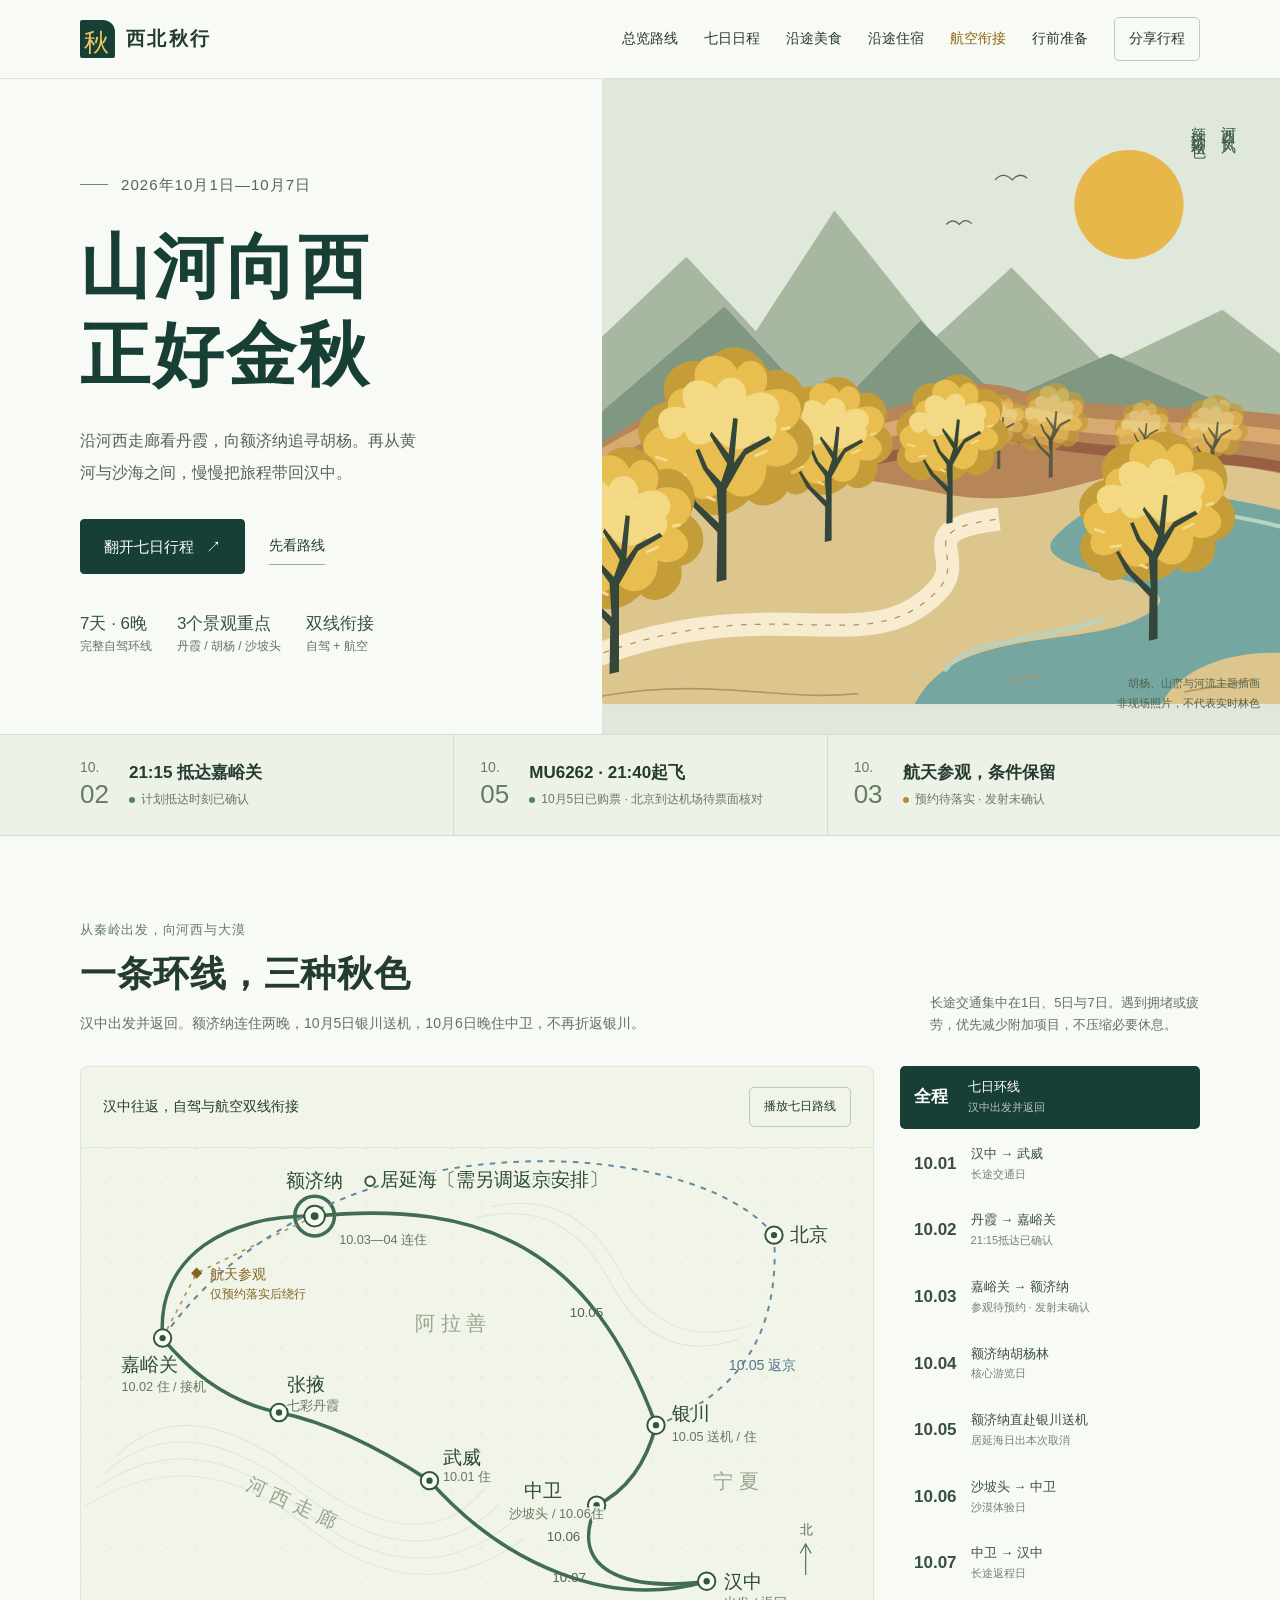
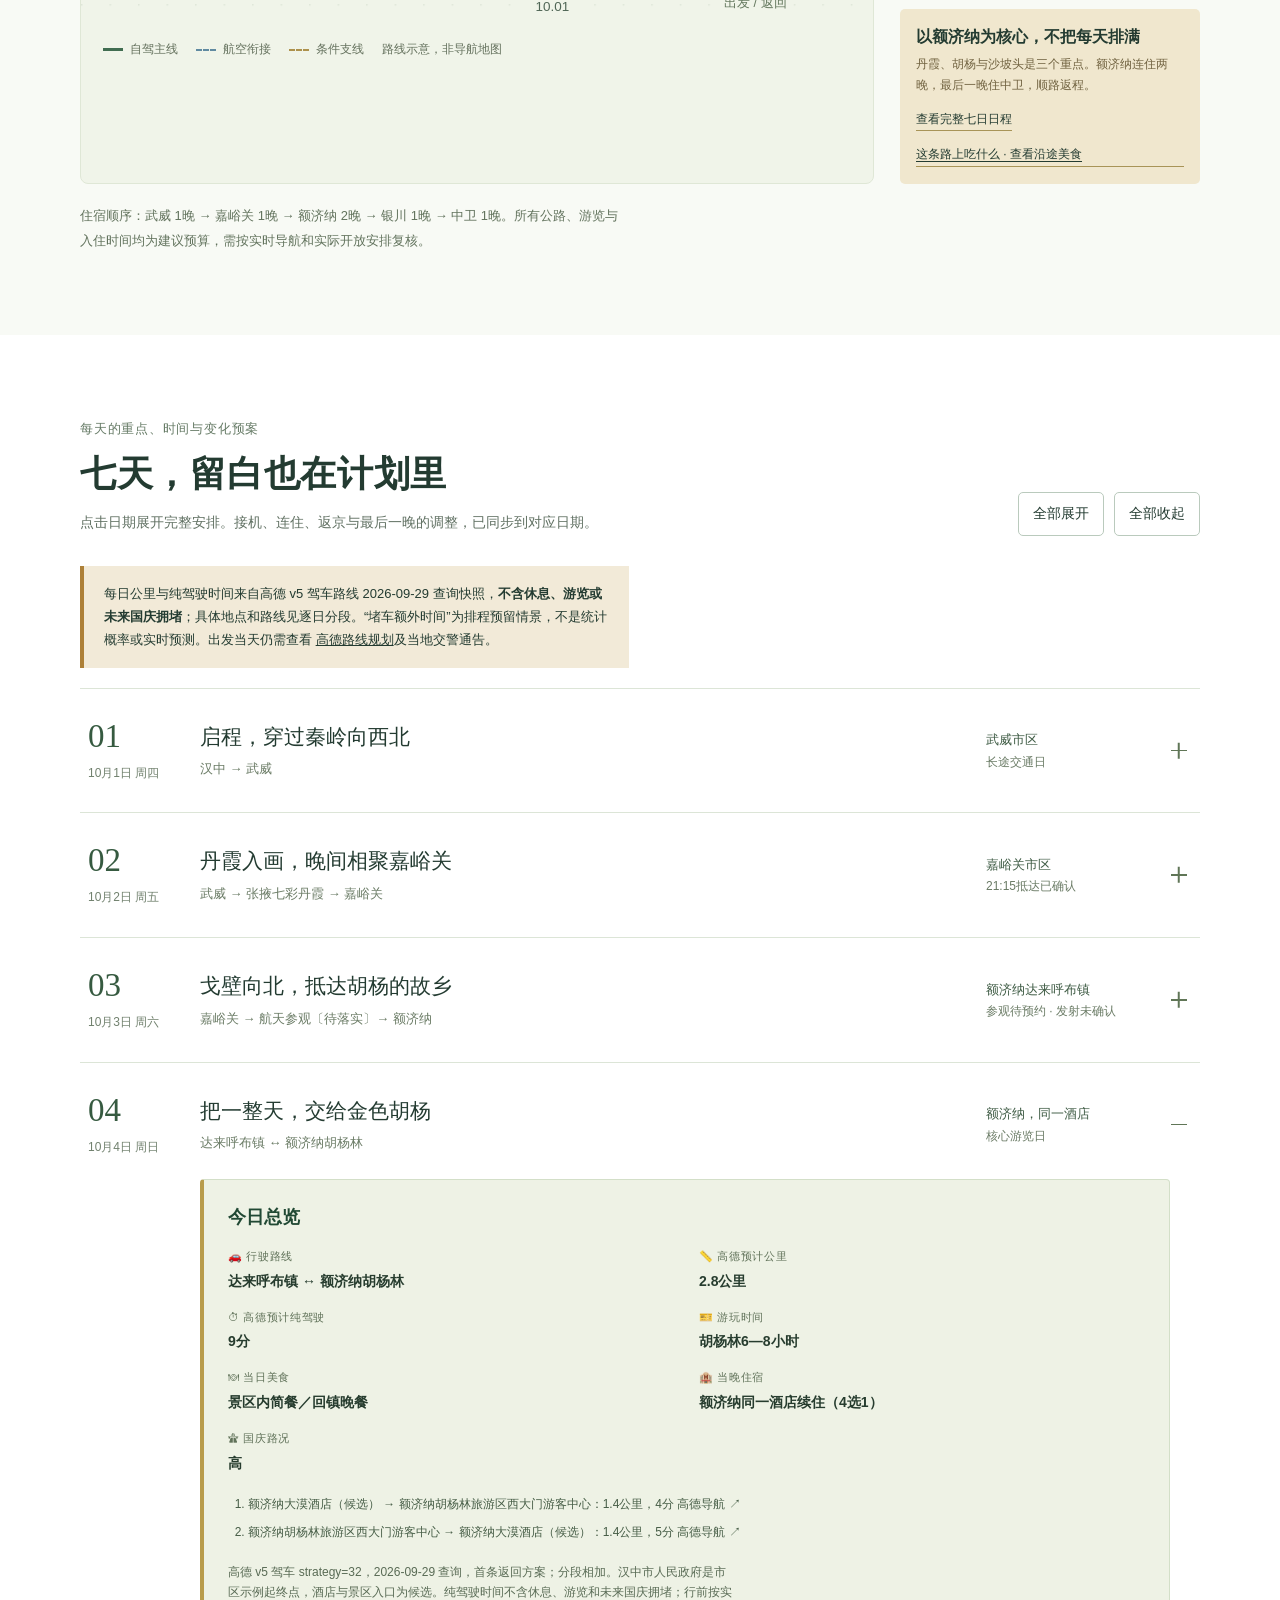
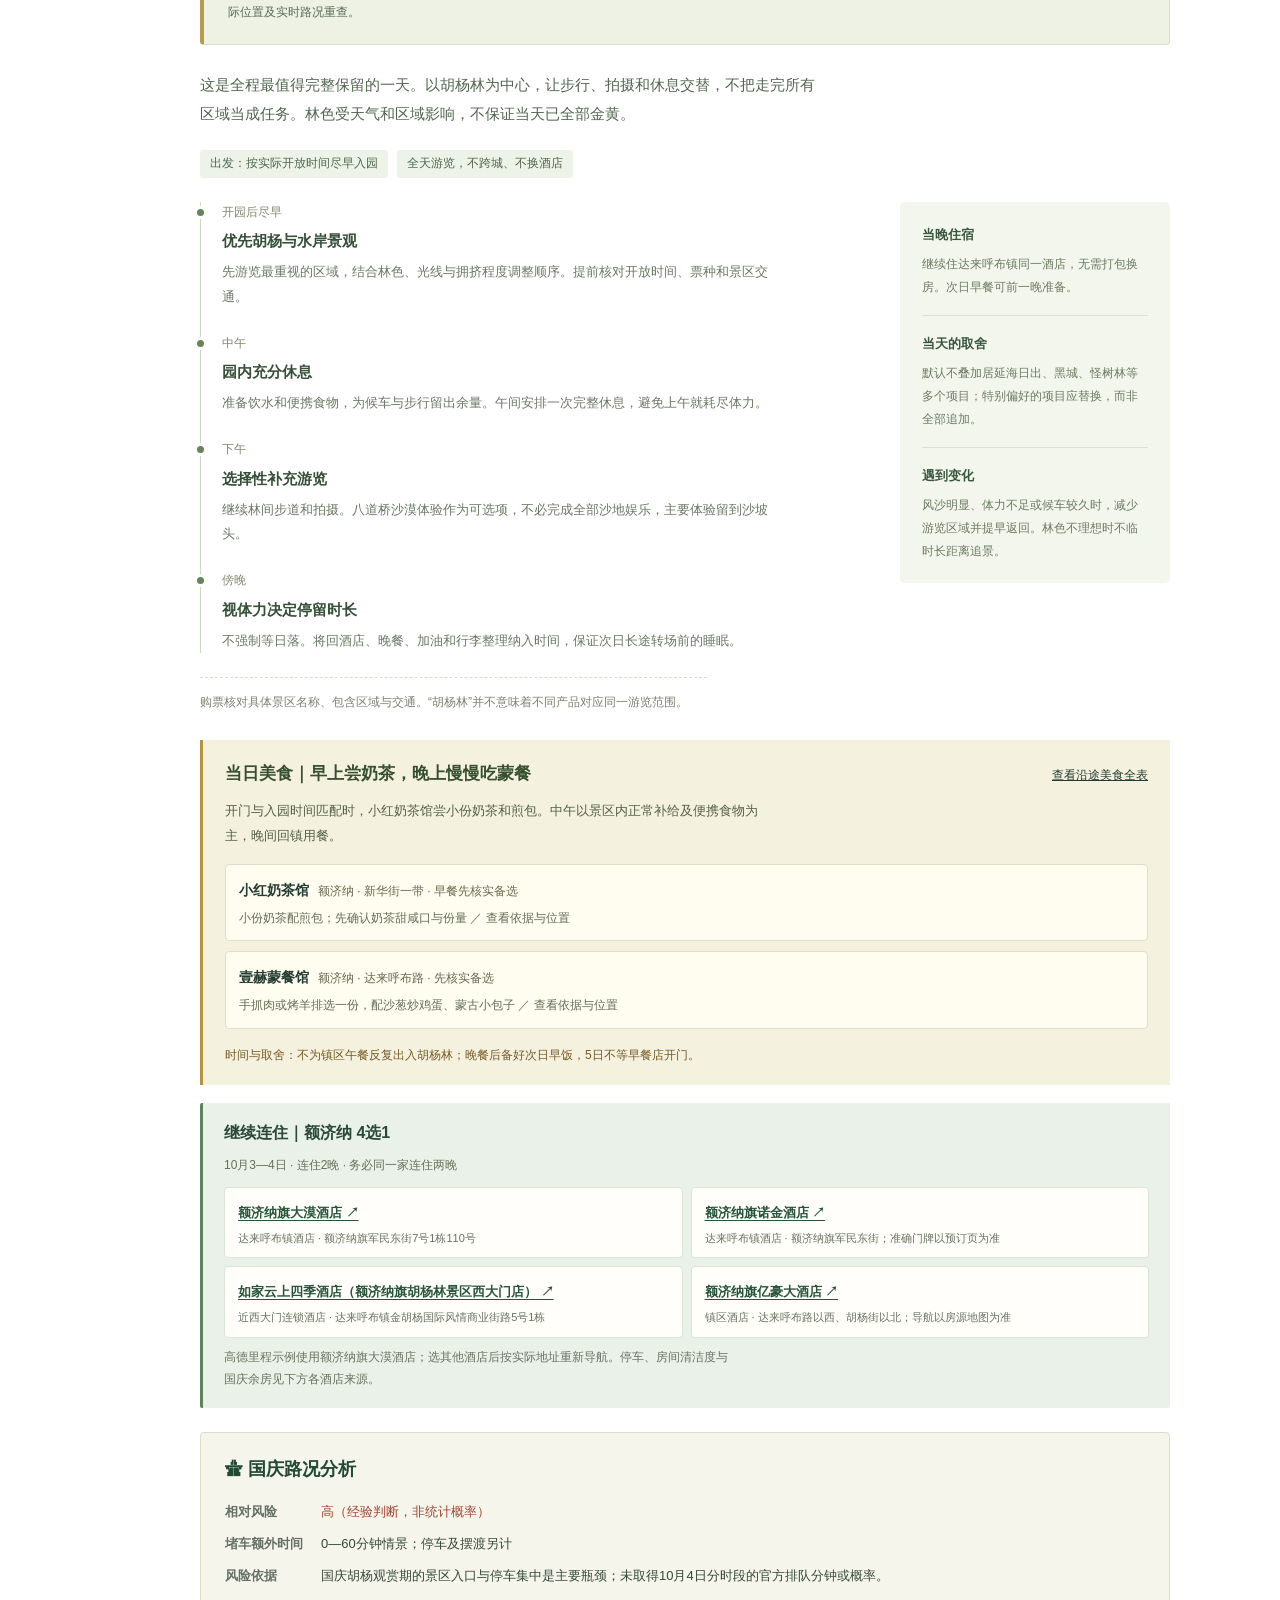
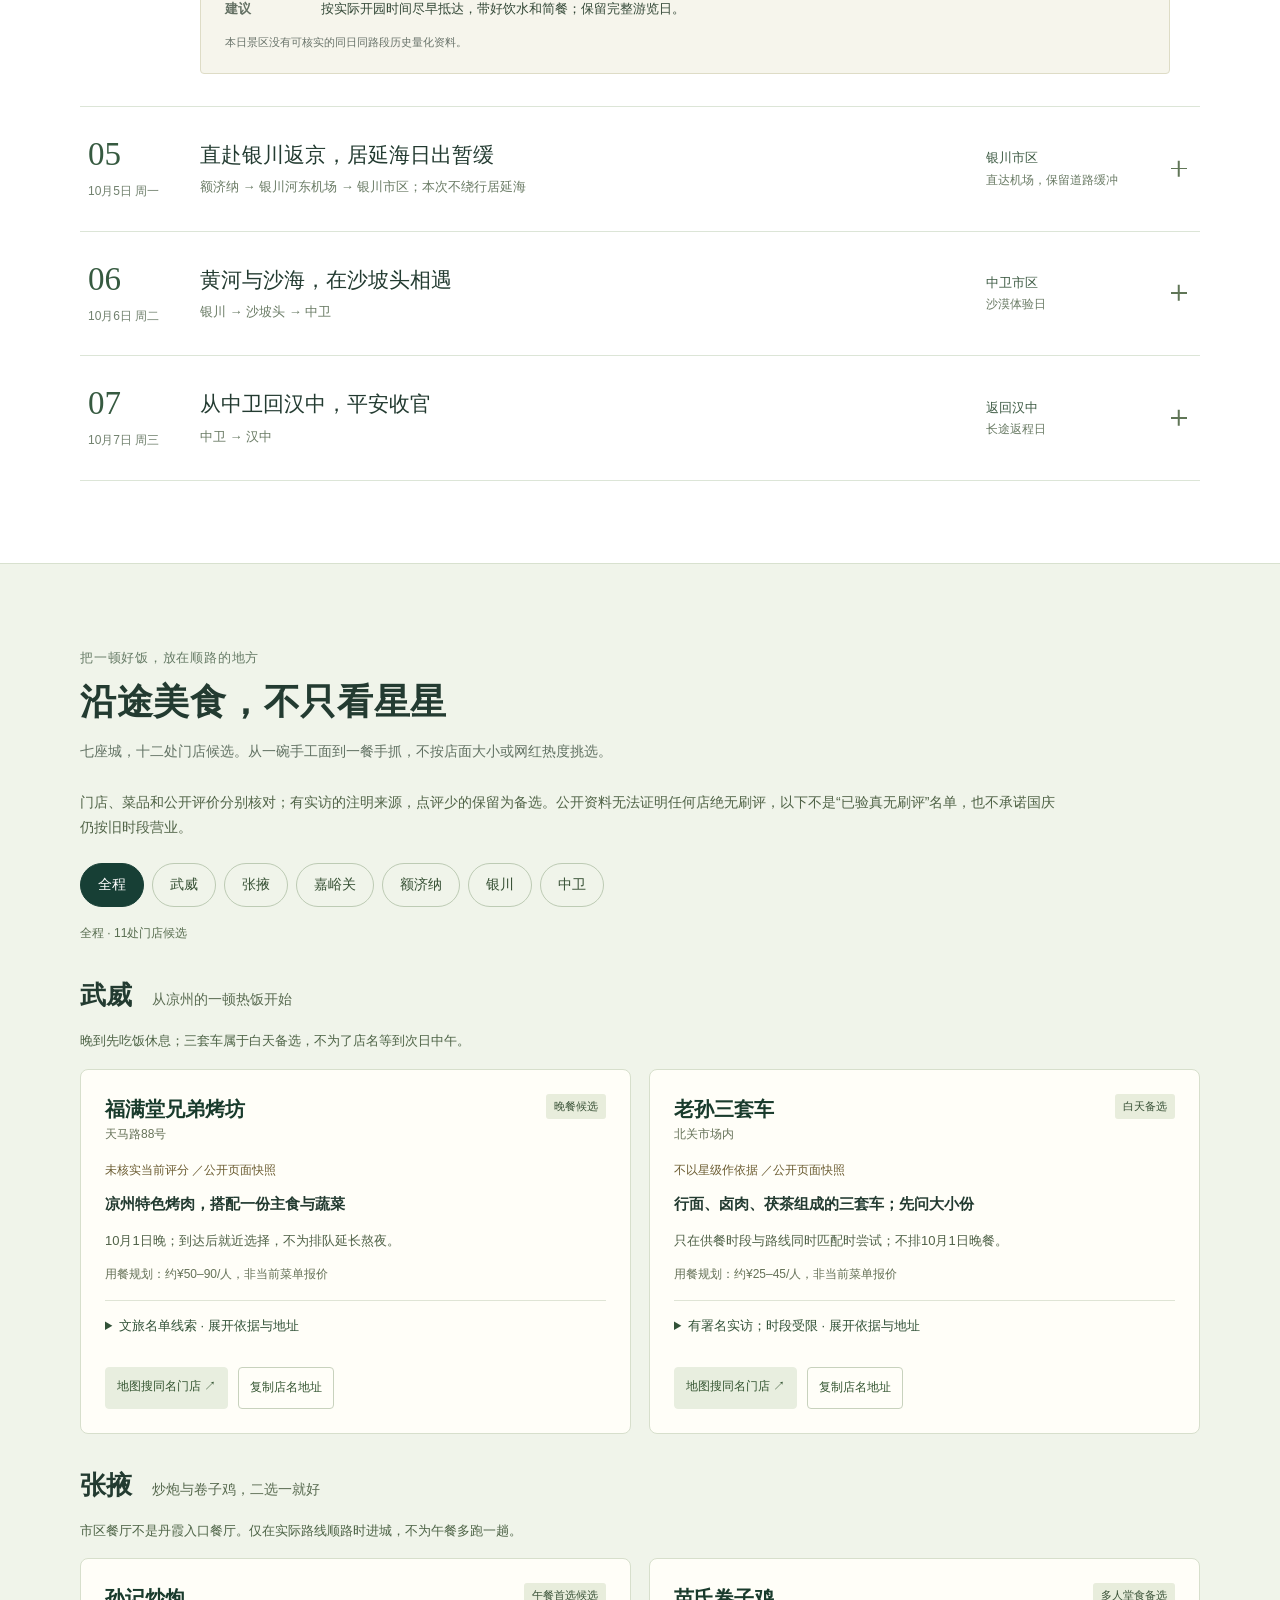
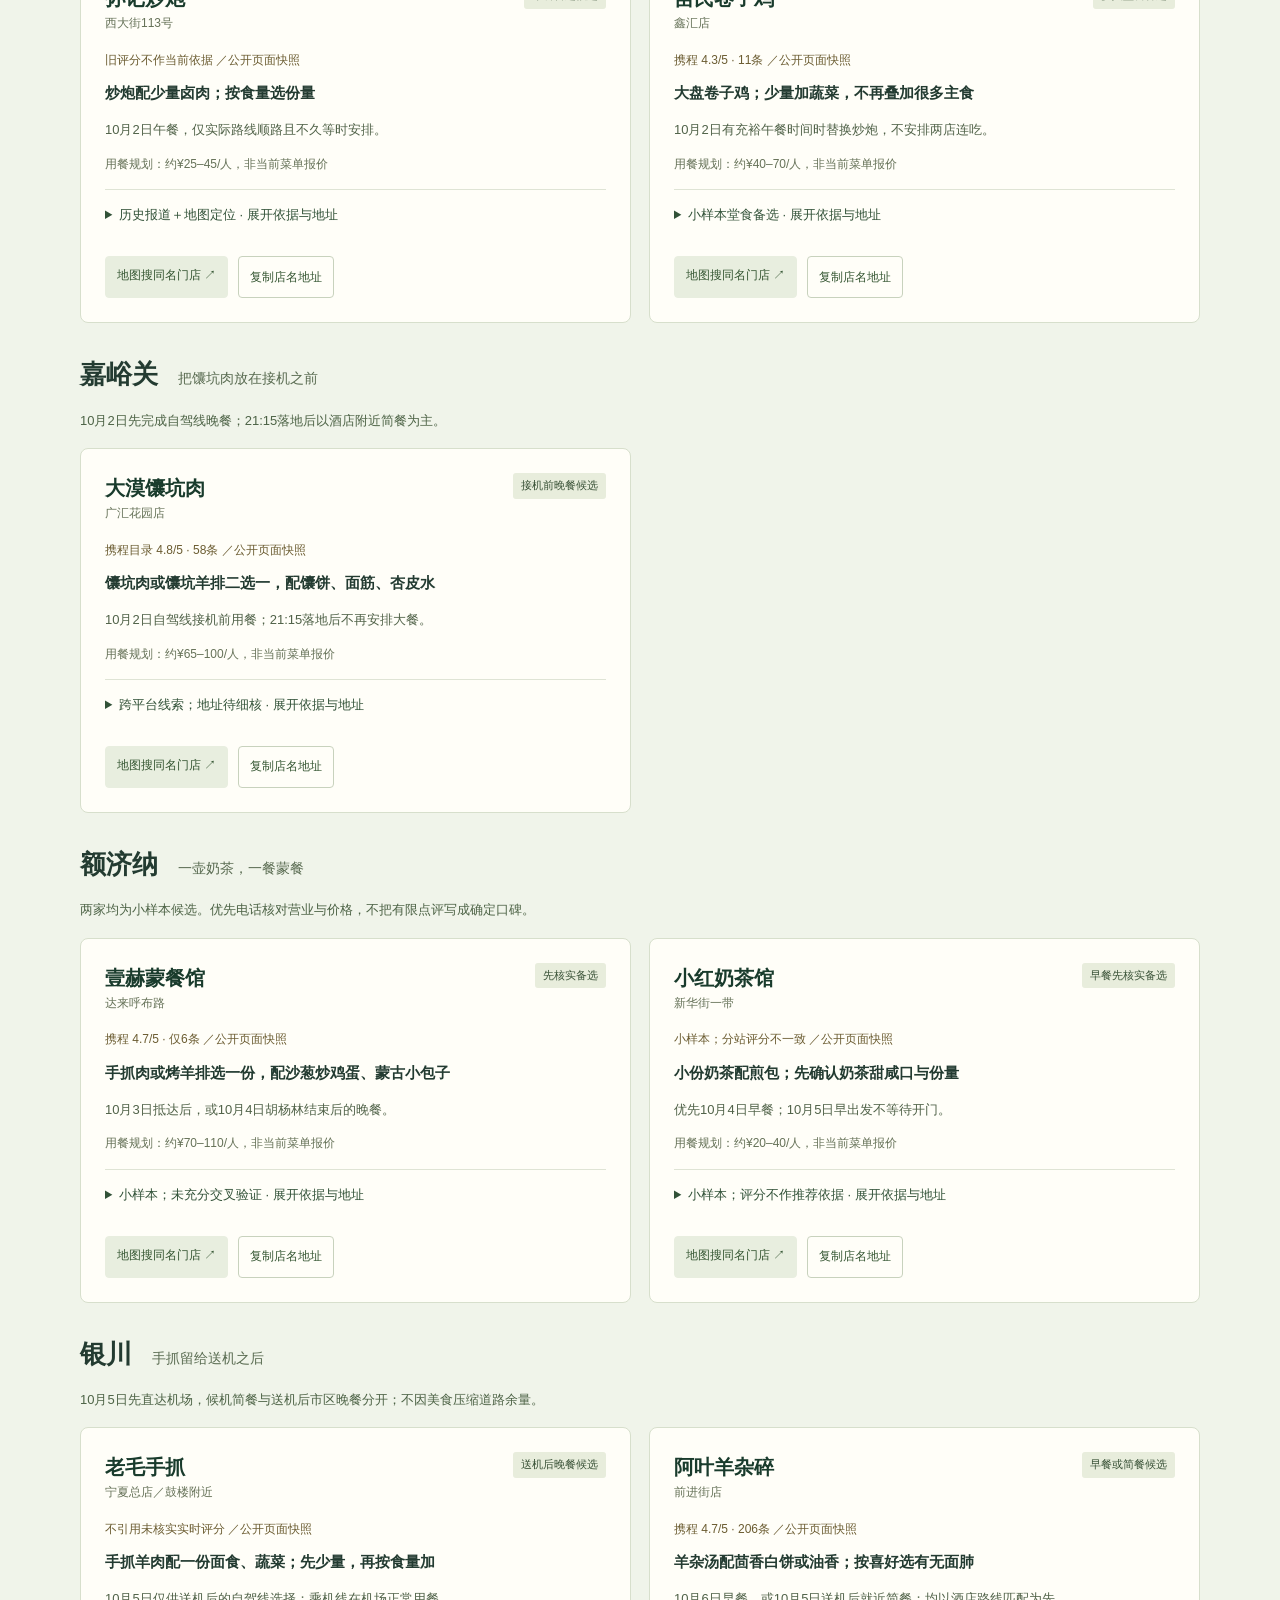
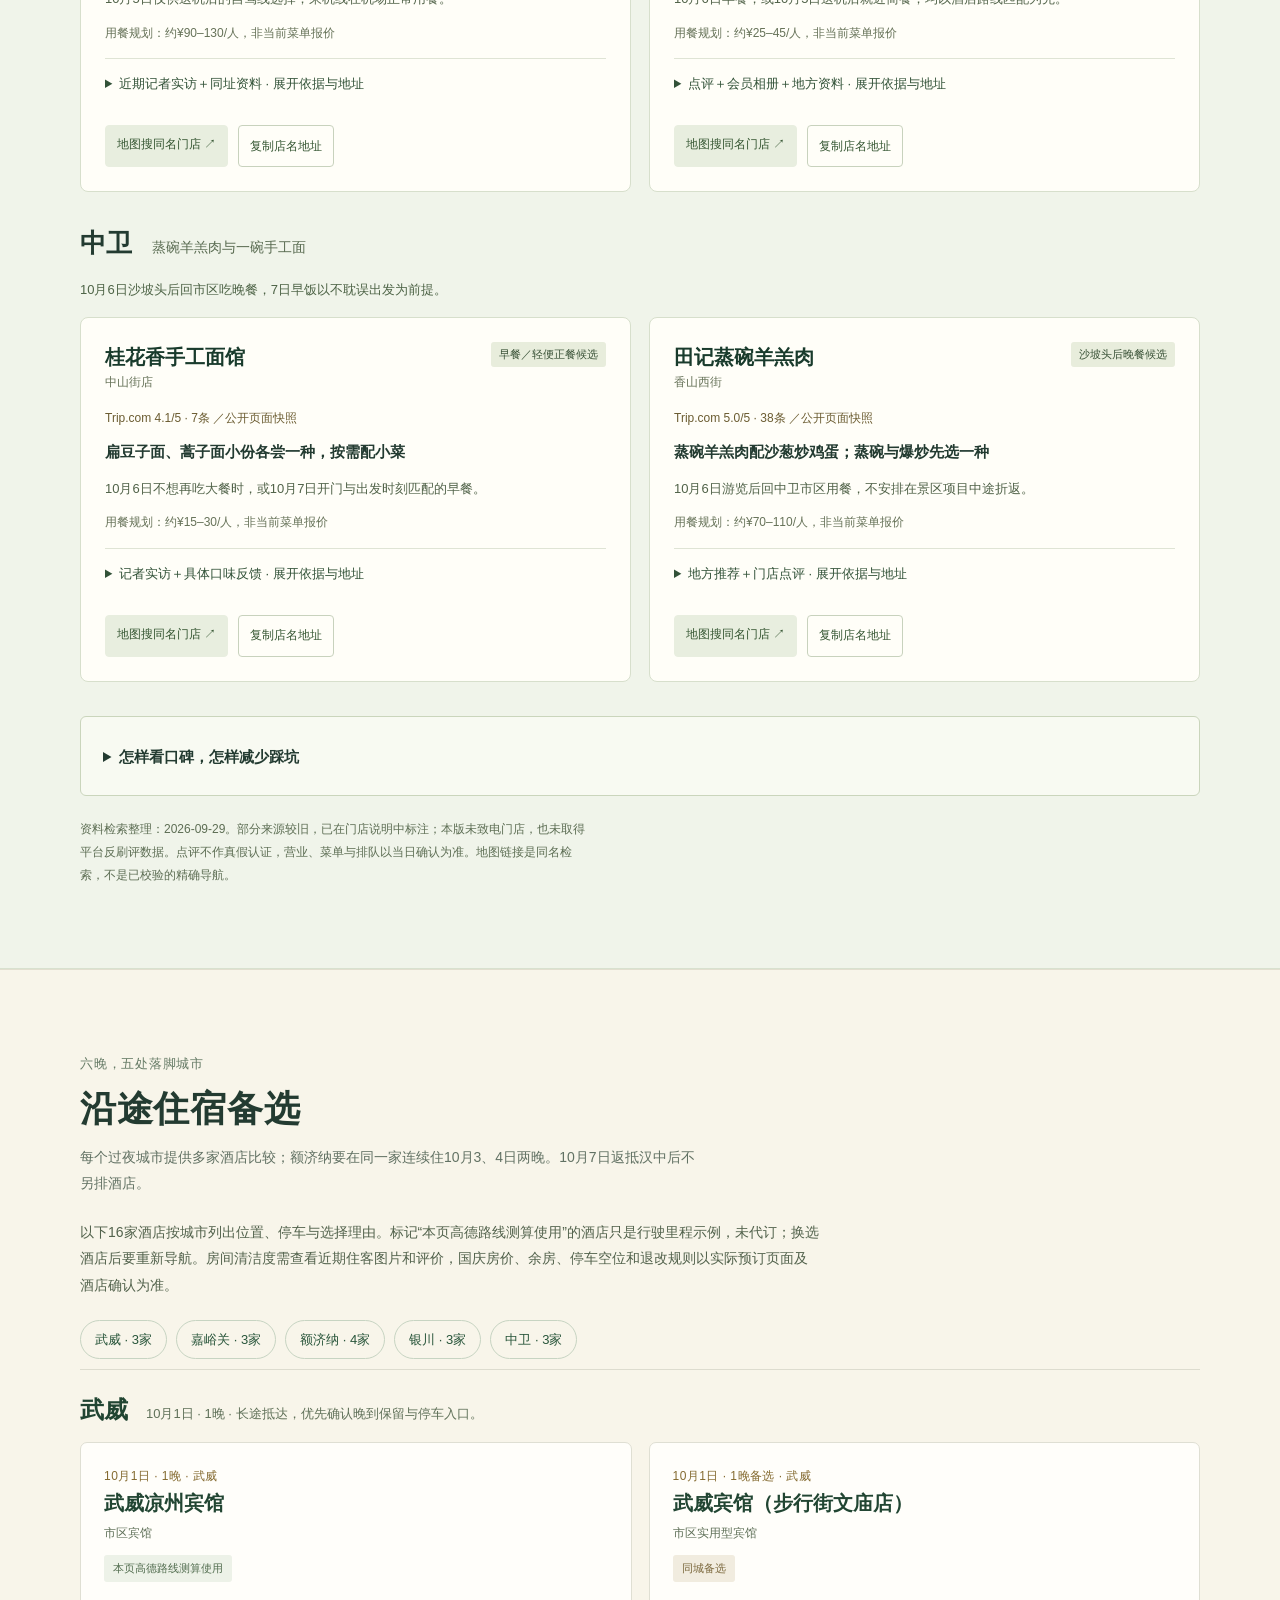
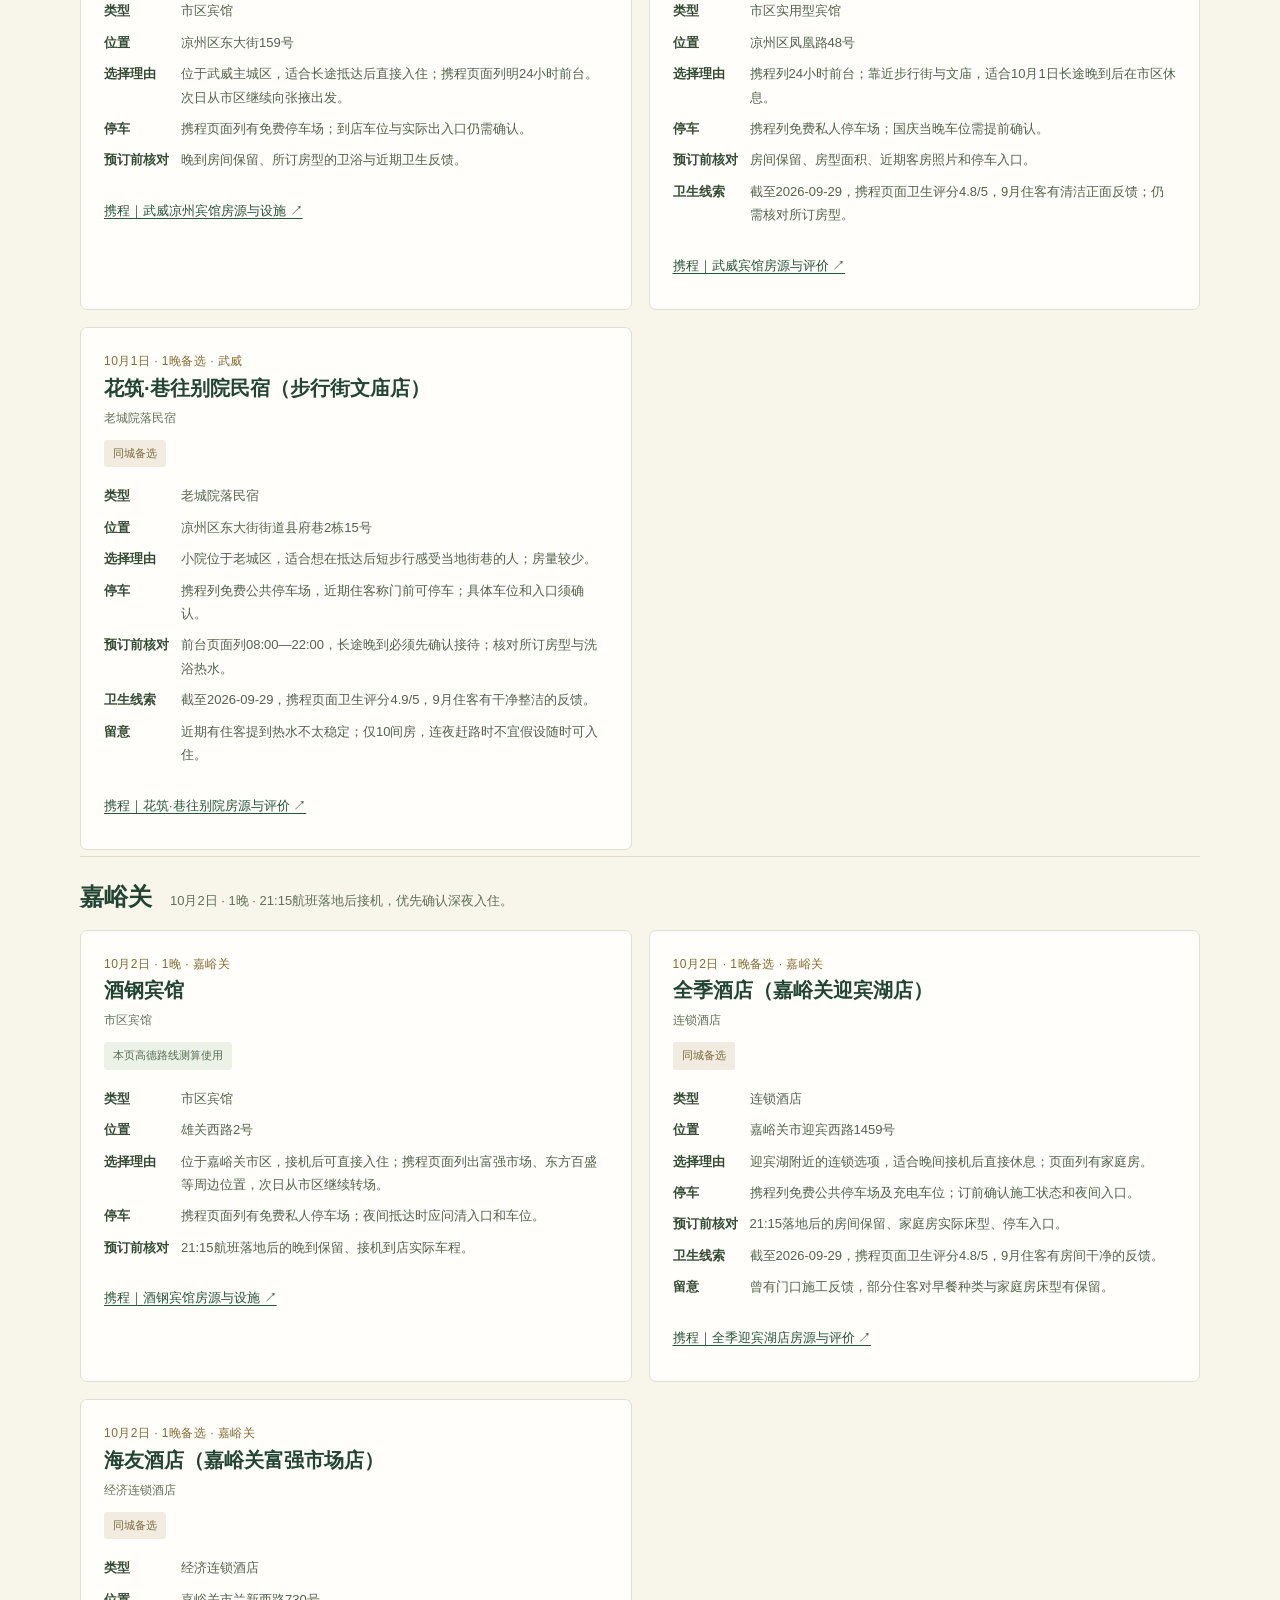
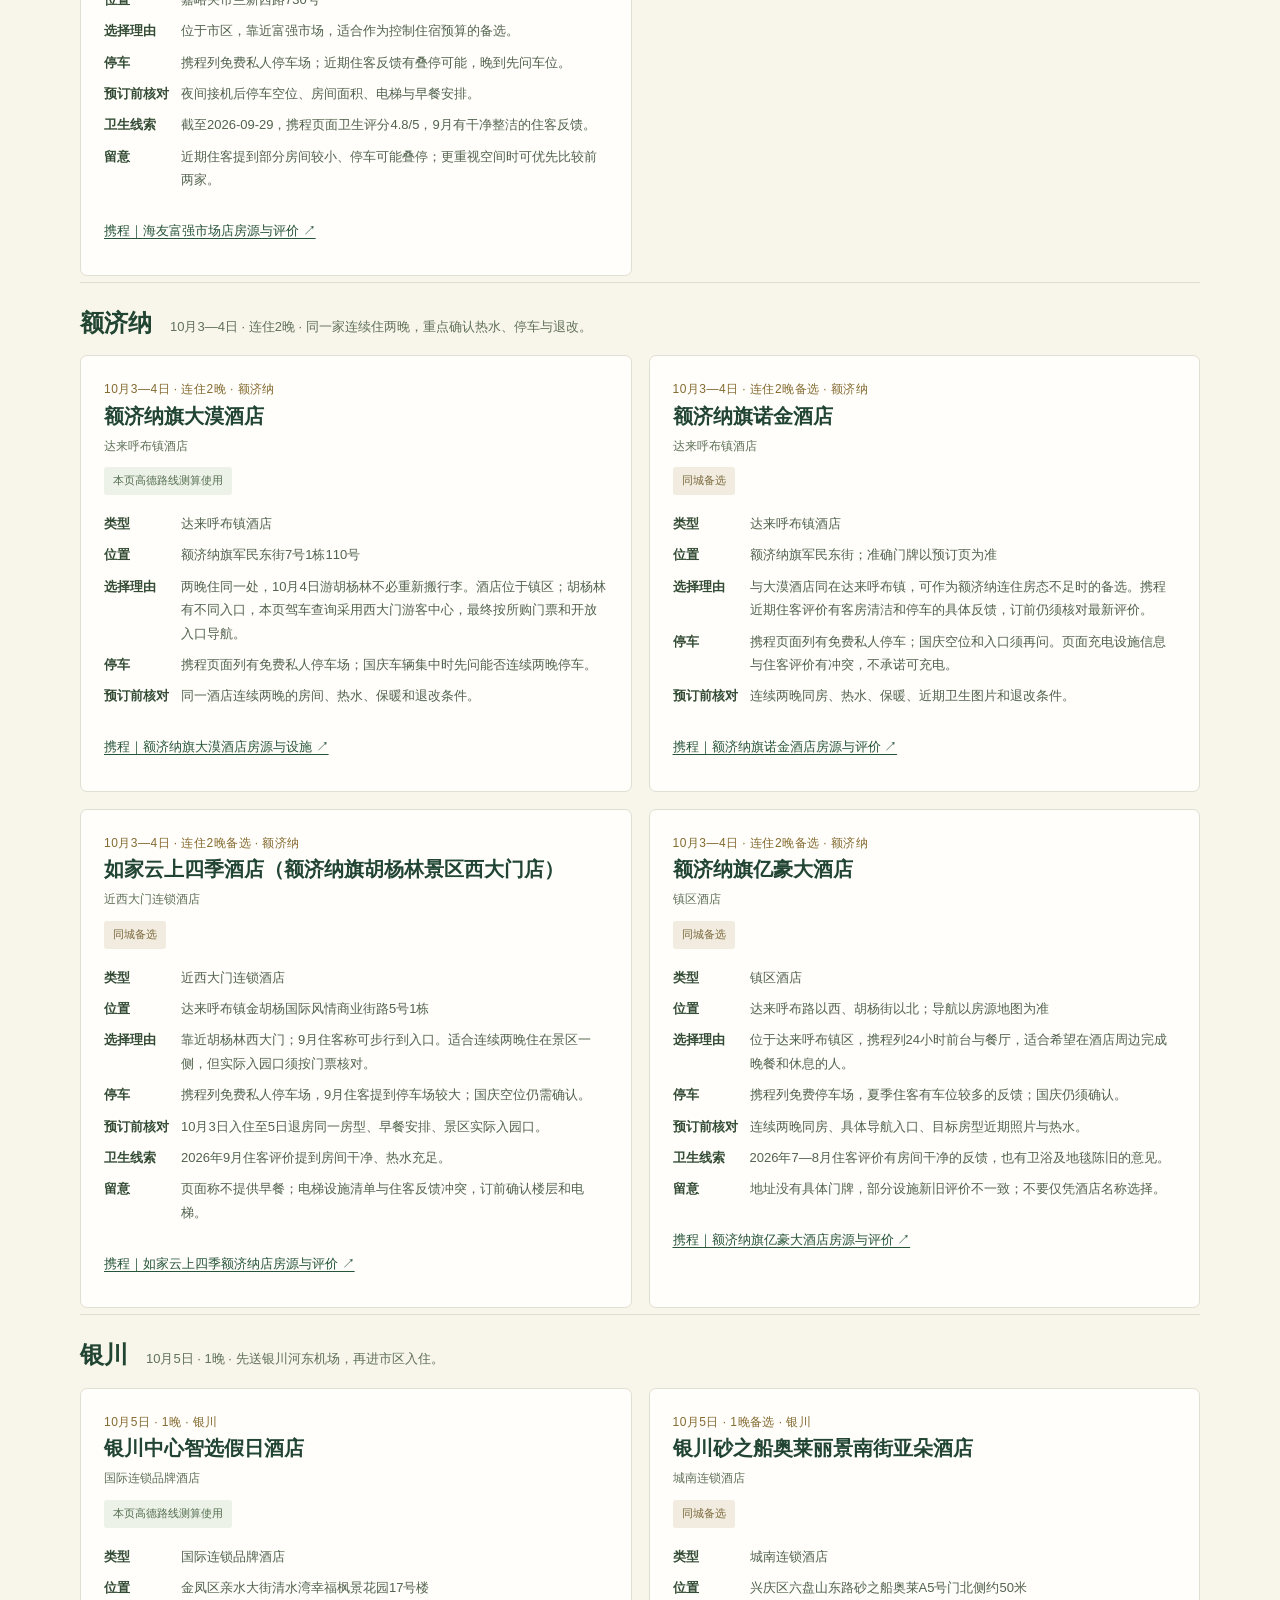
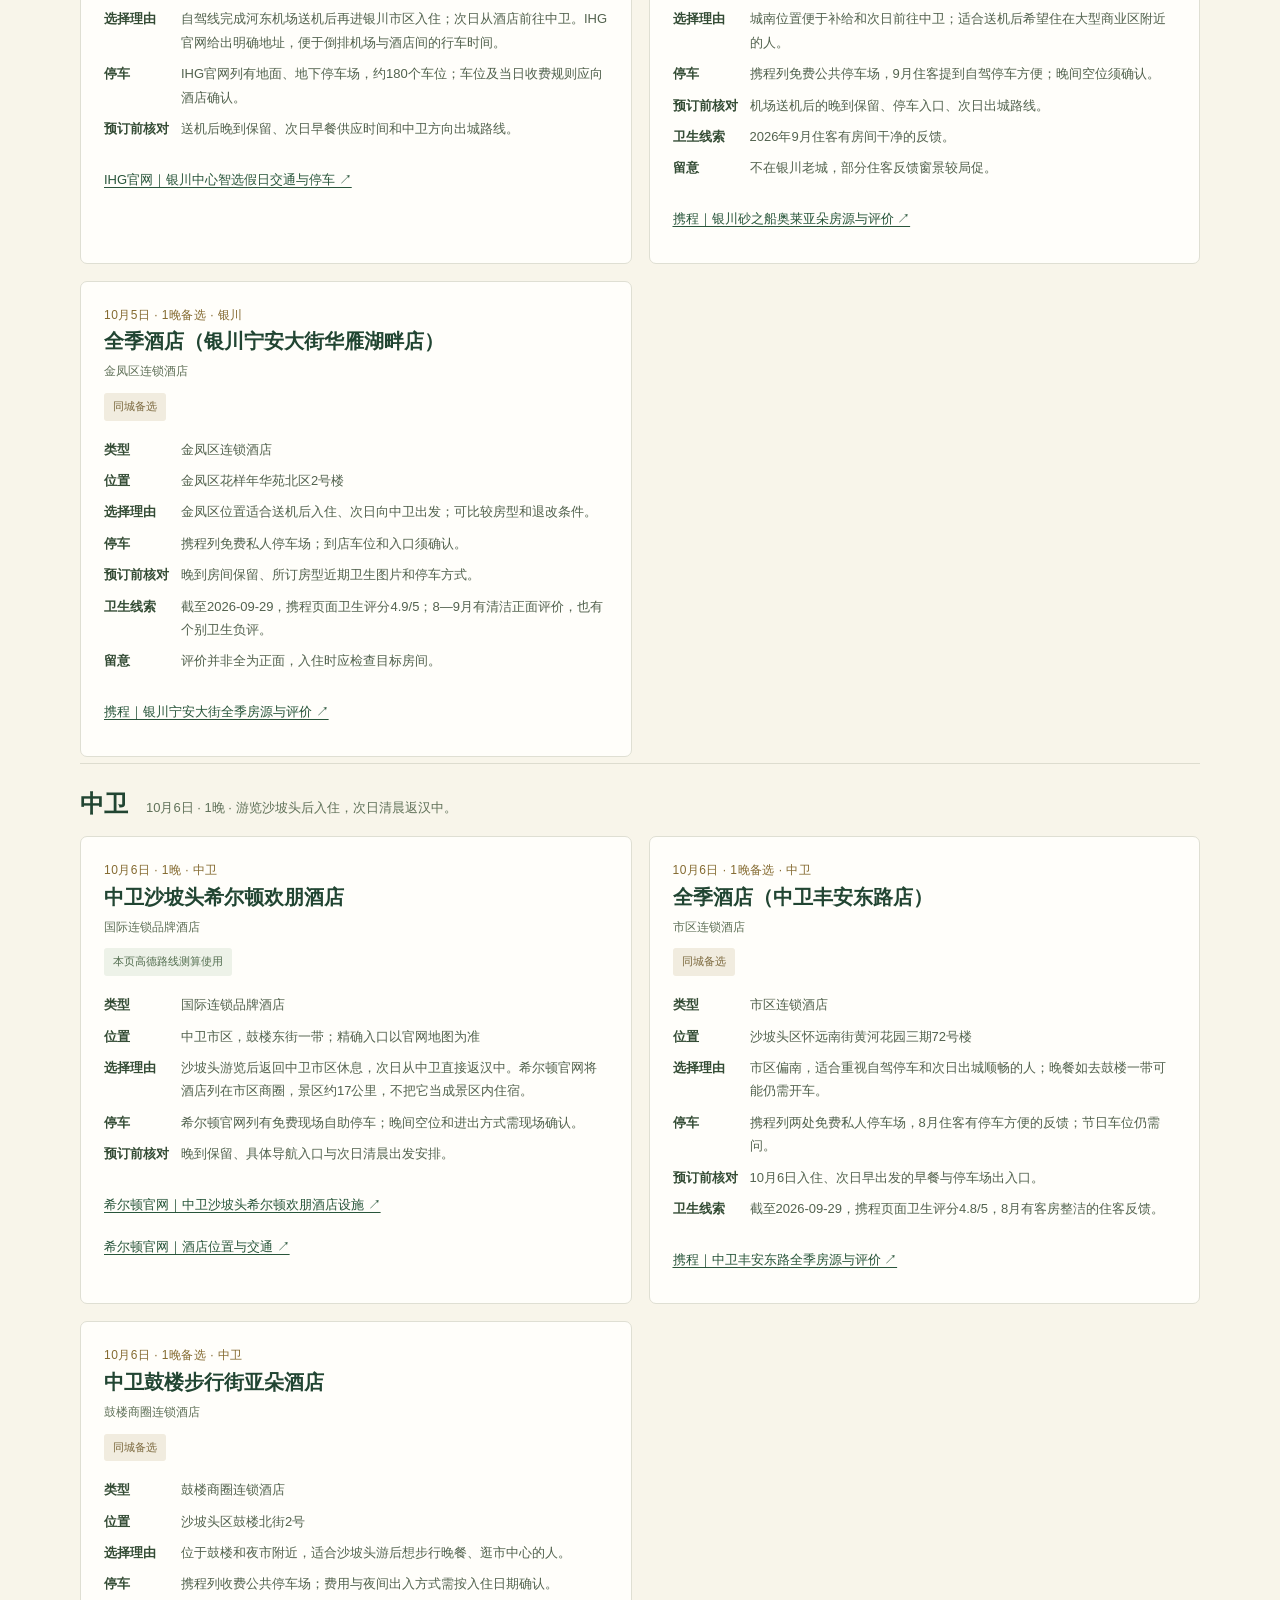
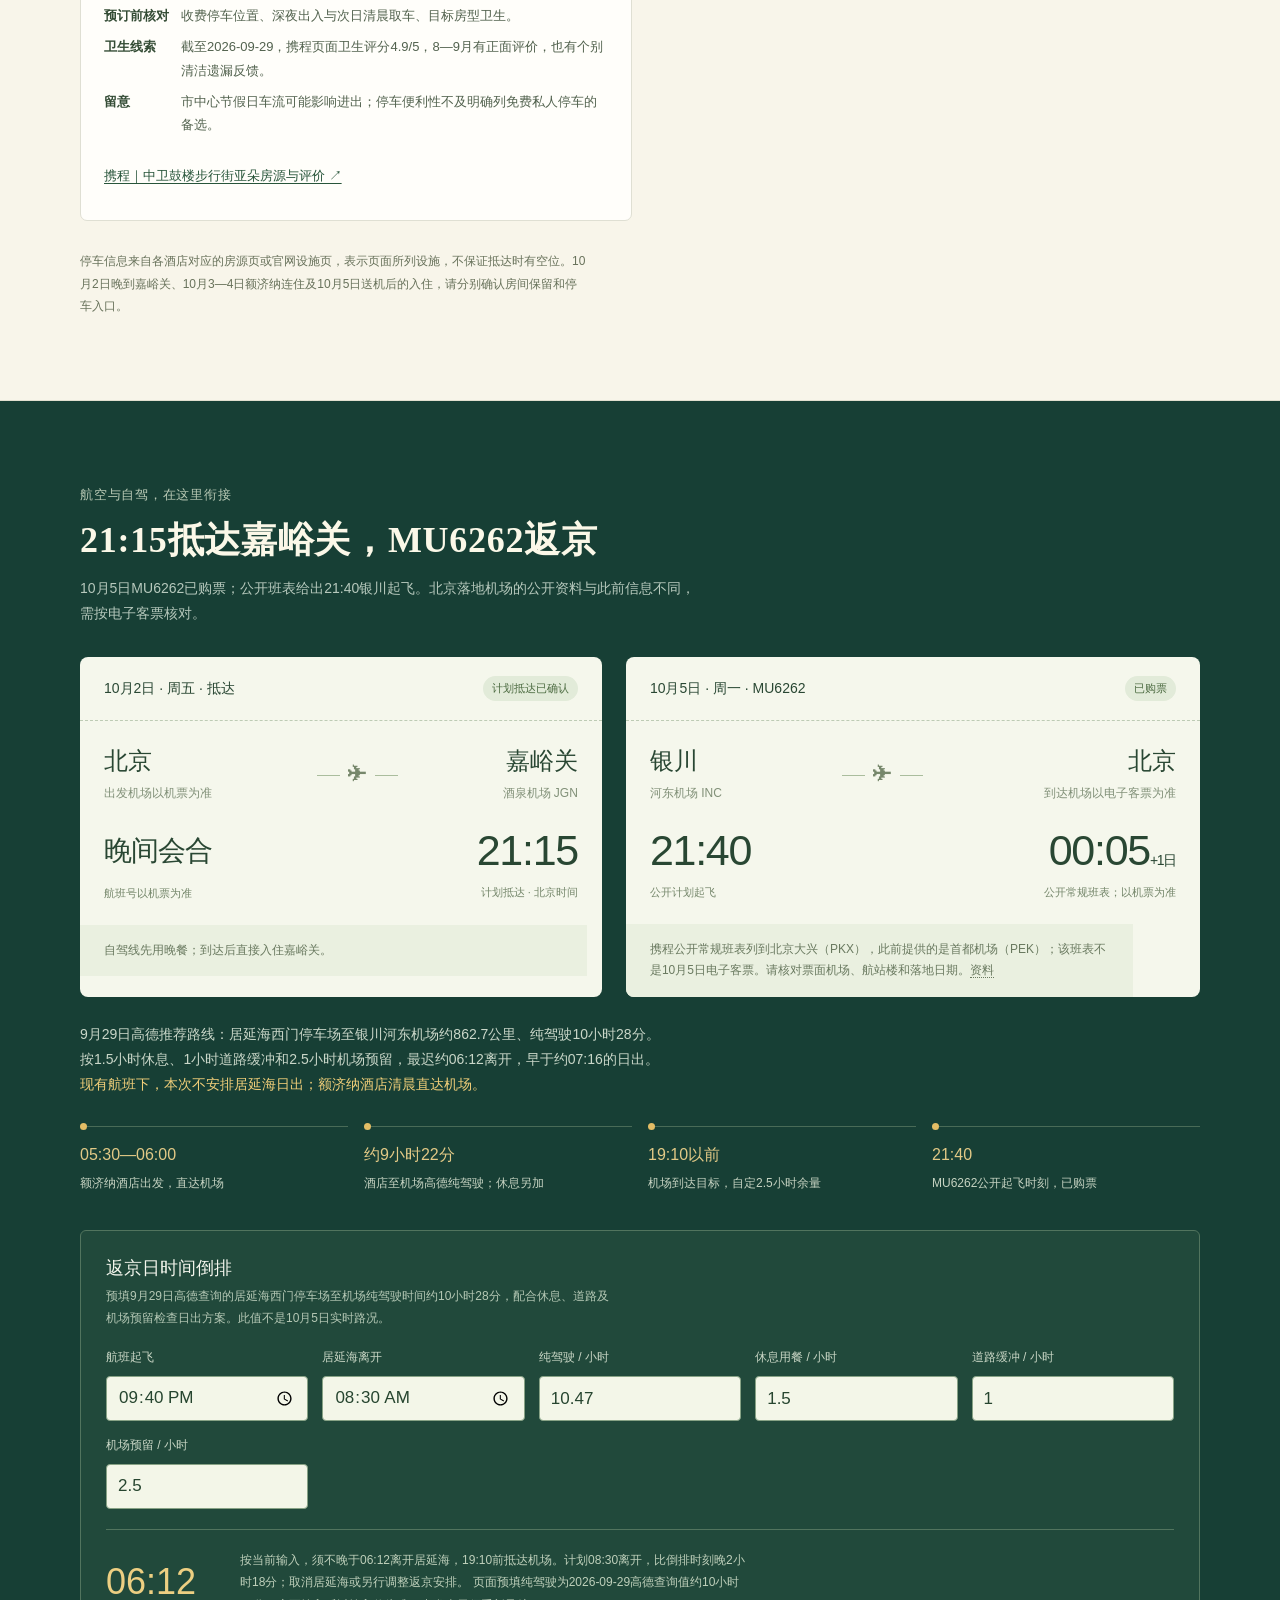
==== commit 26549b02: "Add hotel alternatives for all overnight cities" ====
--- a/northwest-autumn-2026/index.html
+++ b/northwest-autumn-2026/index.html
@@ -1,5 +1,5 @@
 <!DOCTYPE html>
-<html lang="zh-CN"><head><meta charset="utf-8"><meta name="viewport" content="width=device-width, initial-scale=1, viewport-fit=cover"><meta name="theme-color" content="#173f35"><meta name="description" content="2026年10月1日至7日西北自驾旅行手册：汉中、河西走廊、额济纳胡杨、银川与沙坡头。含21:15抵达接机、已购MU6262返京、居延海日出赶机冲突提示、高德逐日驾驶数据与行前清单。"><meta property="og:title" content="西北秋行｜国庆七日旅行手册"><meta property="og:description" content="七天六晚，把一整天交给金色胡杨。路线、日程、晚班返京与行前准备，一页随行。"><meta property="og:type" content="website"><meta property="og:locale" content="zh_CN"><meta property="og:url" content="https://chastelover.github.io/xinjiang-yili-roadtrip/northwest-autumn-2026/"><title>西北秋行｜2026国庆七日自驾旅行手册</title><link rel="stylesheet" href="style.css" data-bundle></head>
+<html lang="zh-CN"><head><meta charset="utf-8"><meta name="viewport" content="width=device-width, initial-scale=1, viewport-fit=cover"><meta name="theme-color" content="#173f35"><meta name="description" content="2026年10月1日至7日西北自驾旅行手册：汉中、河西走廊、额济纳胡杨、银川与沙坡头。含21:15抵达接机、已购MU6262返京、居延海日出赶机冲突提示、高德逐日驾驶数据、五城16家住宿备选与行前清单。"><meta property="og:title" content="西北秋行｜国庆七日旅行手册"><meta property="og:description" content="七天六晚，把一整天交给金色胡杨。路线、日程、晚班返京与行前准备，一页随行。"><meta property="og:type" content="website"><meta property="og:locale" content="zh_CN"><meta property="og:url" content="https://chastelover.github.io/xinjiang-yili-roadtrip/northwest-autumn-2026/"><title>西北秋行｜2026国庆七日自驾旅行手册</title><link rel="stylesheet" href="style.css" data-bundle></head>
 <body><a href="#itinerary" class="skip">跳到七日日程</a><header class="topbar"><nav class="nav wrap" aria-label="主要导航"><a href="#top" class="brand"><span class="brand-mark" aria-hidden="true">秋</span>西北秋行</a><div class="navlinks"><a href="#route">总览路线</a><a href="#itinerary">七日日程</a><a href="#flights">航空衔接</a><a href="#prepare">行前准备</a><button class="icon-btn" id="share" type="button">分享行程</button></div></nav></header>
 <main id="top"><section class="hero" aria-labelledby="hero-title"><div class="hero-inner"><div class="hero-copy"><p class="date-label">2026年10月1日—10月7日</p><h1 id="hero-title"><span>山河向西</span><span>正好金秋</span></h1><p class="hero-lead">沿河西走廊看丹霞，向额济纳追寻胡杨。再从黄河与沙海之间，慢慢把旅程带回汉中。</p><div class="hero-actions"><a class="primary" href="#itinerary">翻开七日行程 <span aria-hidden="true">↗</span></a><a class="text-action" href="#route">先看路线</a></div><div class="hero-foot"><div><strong>7天 · 6晚</strong>完整自驾环线</div><div><strong>3个景观重点</strong>丹霞 / 胡杨 / 沙坡头</div><div><strong>双线衔接</strong>自驾 + 航空</div></div></div><figure class="hero-art"><svg class="landscape" viewBox="0 0 820 720" role="img" aria-labelledby="land-title"><title id="land-title">金色胡杨、河西山峦与蜿蜒河流的原创主题插画</title><defs><clipPath id="land-crop"><rect width="820" height="720" rx="4"/></clipPath><g id="poplar"><path fill="#c49c38" d="M41 229C4 211 8 180 28 164C-9 126 27 95 49 91C35 60 66 28 103 40C129 3 173 21 184 51C218 40 247 80 226 113C258 135 246 176 214 183C223 218 180 242 159 222C129 249 105 246 86 230C69 246 49 244 41 229Z"/><path fill="#e8be50" d="M31 174C4 151 24 119 62 121C38 93 57 65 91 75C71 30 127 15 143 49C161 20 195 49 179 78C228 61 245 113 208 131C245 155 210 187 182 175C185 213 148 232 125 204C98 240 72 210 74 193C49 214 21 202 31 174Z"/><path fill="#f3d984" d="M44 132C29 113 45 90 76 101C57 66 95 51 115 74C126 48 159 59 155 85C189 66 211 97 193 115C203 136 181 154 164 144C150 164 122 151 117 139C83 162 76 136 73 131C64 144 47 144 44 132Z"/><path fill="#34473a" d="M116 331L129 328L129 208L155 162L189 142L185 137L153 154L139 173L144 114L138 113L132 161L109 131L107 136L130 174L122 198L104 179L93 154L88 156L98 181L116 206L119 253L90 226L71 197L67 199L82 228L117 265Z"/><path d="M36 165l13 4m10 22l15-2m72-96l9 3m13 67l14-6m-69 65l-9-4m99-90l9-2m-121-35l11 5" stroke="#f5db91" stroke-width="4" stroke-linecap="round"/></g></defs><g clip-path="url(#land-crop)"><rect width="820" height="720" fill="#dfe8da"/><circle cx="637" cy="116" r="66" fill="#e7b749"/><path d="M-50 323L102 179L186 269L281 123L403 276L495 192L610 310L750 243L887 348V510H-50Z" fill="#a7b7a0"/><path d="M0 366L148 239L272 374L385 256L483 354L615 296L820 388V490H0Z" fill="#809881"/><path d="M0 404C119 325 173 316 257 352C362 399 404 311 496 338C597 369 698 354 820 370V573H0Z" fill="#b68558"/><path d="M-10 427C120 347 172 345 257 380C358 422 406 338 501 367C614 398 716 380 831 399" fill="none" stroke="#d6aa71" stroke-width="18"/><path d="M-10 462C118 382 179 380 266 414C358 448 416 377 511 399C618 422 732 414 831 435" fill="none" stroke="#985f45" stroke-width="13"/><path d="M0 514C208 432 272 438 390 461C562 503 619 396 820 441V720H0Z" fill="#ddc58e"/><path d="M820 485C629 438 576 490 549 516C500 565 723 565 665 607C597 658 429 618 378 720H676C700 672 770 655 820 658Z" fill="#75a6a0"/><path d="M820 505C639 462 616 490 602 514M609 615C531 646 443 637 414 680" stroke="#b9d2bf" stroke-width="5" fill="none"/><path d="M-30 670C202 573 319 672 404 584C447 540 366 510 480 496" stroke="#f7ecd0" stroke-width="28" fill="none"/><path d="M-30 670C202 573 319 672 404 584C447 540 366 510 480 496" stroke="#ad9462" stroke-width="1.5" stroke-dasharray="7 10" fill="none"/><g opacity=".7"><use href="#poplar" transform="translate(695 339) scale(.35)"/><use href="#poplar" transform="translate(616 346) scale(.3)"/><use href="#poplar" transform="translate(497 324) scale(.37)"/><use href="#poplar" transform="translate(444 340) scale(.29)"/></g><use href="#poplar" transform="translate(195 312) scale(.64)"/><use href="#poplar" transform="translate(349 310) scale(.58)"/><use href="#poplar" transform="translate(33 271) scale(.91)"/><use href="#poplar" transform="translate(567 375) scale(.81)"/><use href="#poplar" transform="translate(-93 392) scale(.88)"/><path d="M0 710C134 687 213 717 310 707M487 692l43-7m174 20l85-15" stroke="#ad9965" fill="none" stroke-width="2"/><g stroke="#52695a" stroke-width="1.5" fill="none"><path d="M475 86q10-11 21 0q9-10 18-2M416 140q8-9 16 0q7-9 15-1"/></g></g></svg>
 <span class="land-stamp" aria-hidden="true">河西长风<br>额济纳秋色</span><figcaption class="art-caption">胡杨、山峦与河流主题插画<br>非现场照片，不代表实时林色</figcaption></figure></div></section>
@@ -15,8 +15,8 @@
 <details class="day-card" id="day-7" data-date="10月7日" data-weekday="周三"><summary><div class="day-date"><strong>07</strong><small>10月7日 周三</small></div><div class="day-title"><h3>从中卫回汉中，平安收官</h3><p>中卫 → 汉中</p></div><div class="day-meta"><b>返回汉中</b>长途返程日</div><span class="plus" aria-hidden="true"></span></summary><div class="day-body"><p class="day-intro">早餐后尽早返程，最后一天不再安排顺路打卡。行程完成标准是平稳返回，而不是必须在某个时刻抵达。</p><div class="day-badges"><span>出发：06:30–07:00</span><span>全天返程，不加景点</span></div><div class="day-detail-grid"><div class="time-list"><div class="time-slot"><time>出发前</time><h4>完成车辆和行李检查</h4><p>确认油量、轮胎、证件与物品，查看实时路况和天气，必要时调整出发节奏。</p></div><div class="time-slot"><time>06:30–07:00参考</time><h4>从中卫出发返回汉中</h4><p>沿当日适合的开放道路行驶。午餐选择停车方便的位置，规律休息，不为餐饮绕路。</p></div><div class="time-slot"><time>途中</time><h4>按状态调整，不追赶到家时间</h4><p>遇拥堵、天气变化或疲劳时延长休息；必要时增加途中住宿，不以七天计划为理由持续赶路。</p></div></div><aside class="day-aside"><div><h4>当晚住宿</h4><p>原计划当日返回汉中；必要时增加途中住宿，优先安全和驾驶状态。</p></div><div><h4>当天的取舍</h4><p class="keep">不再加景点，不用减少休息换取提前到家。</p></div><div><h4>遇到变化</h4><p>道路或身体状态不适合继续时，及时停车休息或中途住宿，允许以安全为前提调整。</p></div></aside></div><p class="day-note">地图示意和页面预算不可替代实时导航。所有长途日均须保证足够休息与合理驾驶安排。</p></div></details></div></div></section>
 <section class="section flight-section" id="flights" aria-labelledby="flight-title"><div class="wrap"><div class="section-heading"><div><span class="subhead">航空与自驾，在这里衔接</span><h2 id="flight-title">21:15抵达嘉峪关，MU6262返京</h2><p>10月5日MU6262已购票；公开班表给出21:40银川起飞。北京落地机场的公开资料与此前信息不同，需按电子客票核对。</p></div></div><div class="flight-grid"><article class="ticket"><div class="ticket-top"><span>10月2日 · 周五 · 抵达</span><span class="pill">计划抵达已确认</span></div><div class="ticket-main"><div class="airport-line"><div><div class="airport-name">北京</div><div class="airport-code">出发机场以机票为准</div></div><span class="air-line" aria-hidden="true">✈</span><div><div class="airport-name">嘉峪关</div><div class="airport-code">酒泉机场 JGN</div></div></div><div class="ticket-times"><div><div class="time-big serif" style="font-size:28px;line-height:1.8">晚间会合</div><small>航班号以机票为准</small></div><div><div class="time-big">21:15</div><small>计划抵达 · 北京时间</small></div></div></div><p class="ticket-note">自驾线先用晚餐；到达后直接入住嘉峪关。</p></article><article class="ticket"><div class="ticket-top"><span>10月5日 · 周一 · MU6262</span><span class="pill">已购票</span></div><div class="ticket-main"><div class="airport-line"><div><div class="airport-name">银川</div><div class="airport-code">河东机场 INC</div></div><span class="air-line" aria-hidden="true">✈</span><div><div class="airport-name">北京</div><div class="airport-code">到达机场以电子客票为准</div></div></div><div class="ticket-times"><div><div class="time-big">21:40</div><small>公开计划起飞</small></div><div><div class="time-big">00:05<span style="font-size:14px">+1日</span></div><small>公开常规班表；以机票为准</small></div></div></div><p class="ticket-note">携程公开常规班表列到北京大兴（PKX），此前提供的是首都机场（PEK）；该班表不是10月5日电子客票。请核对票面机场、航站楼和落地日期。<a class="source-link" href="#source-flight">资料</a></p></article></div><p class="flight-recommendation">9月29日高德推荐路线：居延海西门停车场至银川河东机场约862.7公里、纯驾驶10小时28分。按1.5小时休息、1小时道路缓冲和2.5小时机场预留，最迟约06:12离开，早于约07:16的日出。<strong>现有航班下，本次不安排居延海日出；额济纳酒店清晨直达机场。</strong></p><div class="transfer-track"><div><strong>05:30—06:00</strong><span>额济纳酒店出发，直达机场</span></div><div><strong>约9小时22分</strong><span>酒店至机场高德纯驾驶；休息另加</span></div><div><strong>19:10以前</strong><span>机场到达目标，自定2.5小时余量</span></div><div><strong>21:40</strong><span>MU6262公开起飞时刻，已购票</span></div></div><div class="calc" aria-labelledby="calc-title"><div class="calc-head"><h3 id="calc-title">返京日时间倒排</h3><p>预填9月29日高德查询的居延海西门停车场至机场纯驾驶时间约10小时28分，配合休息、道路及机场预留检查日出方案。此值不是10月5日实时路况。</p></div><div class="calc-fields"><label>航班起飞<input id="flight-time" type="time" value="21:40" required></label><label>居延海离开<input id="planned-start" type="time" value="08:30" required></label><label>纯驾驶 / 小时<input id="drive-hours" type="number" min="1" max="24" step="0.01" value="10.47" inputmode="decimal"></label><label>休息用餐 / 小时<input id="rest-hours" type="number" min="0" max="8" step="0.25" value="1.5" inputmode="decimal"></label><label>道路缓冲 / 小时<input id="road-buffer" type="number" min="0" max="8" step="0.25" value="1" inputmode="decimal"></label><label>机场预留 / 小时<input id="airport-buffer" type="number" min="1" max="6" step="0.25" value="2.5" inputmode="decimal"></label></div><div class="calc-output" aria-live="polite"><div class="calc-time" id="calc-time">计算中</div><p class="calc-copy" id="calc-text">按具体路线核对。</p></div><p class="calc-disclaimer">公式：起飞 − 高德纯驾驶 − 正常休息 − 道路缓冲 − 机场预留。预填高德值查询于2026-09-29，仅对应所列停车场与机场，不含未来国庆拥堵；出发前须重新导航，东航机场规则另须核对。</p></div><details class="return-alternative"><summary>本次为何取消居延海日出？</summary><p>经居延海至机场的高德纯驾驶约11小时21分；08:30离开居延海，单算驾驶约18:58才到机场，尚未计入正常休息和道路缓冲。酒店直达机场约811.5公里、9小时22分，清晨出发更有余量。不要通过缩短休息、加快驾驶或假设飞机延误来保留日出；若特别希望前往，须另行调整返京安排。</p></details></div></section>
 <section class="section space-section" id="space" aria-labelledby="space-title"><div class="wrap space-grid"><div class="space-copy"><span class="subhead">10月3日的条件项目</span><h2 id="space-title">航天参观，<br>不等于发射观礼</h2><p>目前没有取得10月3日具体发射任务及可参加观礼的确认。普通参观也需落实开放与接待，不能仅凭“十月可能发射”安排观礼。</p><div class="space-status">参观待落实；发射不作承诺</div><p style="font-size:12px">未查到公告不等于当天没有发射。<a class="source-link" href="#source-space">核验范围与来源 [2]</a></p></div><div class="condition-list"><article class="condition"><span class="condition-icon" aria-hidden="true">✓</span><div><h3>保留条件：接待与行程都落实</h3><p>确认日期、证件、集合和解散地点、交通方式、结束时间。只有参观后能继续前往额济纳且时间充足，才纳入执行。</p></div></article><article class="condition"><span class="condition-icon" aria-hidden="true">↶</span><div><h3>关键问题：是否必须返回原集合地</h3><p>若参观后须返回嘉峪关或酒泉再重新北上，当天可能明显失衡。不要为了保留一项预约，挤占必要休息。</p></div></article><article class="condition"><span class="condition-icon" aria-hidden="true">↗</span><div><h3>未落实时：直接转场额济纳</h3><p>时间充足时可用嘉峪关短时游览替换。优先保证当晚入住和4日完整胡杨林，不等待不确定的发射，也不支付不可退的高价观礼费用。</p></div></article></div></div></section>
-<section class="section" id="stays" aria-labelledby="stay-title"><div class="wrap"><div class="section-heading"><div><span class="subhead">六个夜晚，五处落脚点</span><h2 id="stay-title">住得顺路，比多换一次风景更重要</h2><p>额济纳两晚连住，最后一晚放在中卫。以下为住宿区域建议，并非已订酒店清单。</p></div></div><div class="stay-grid"><article class="stay"><time>10月1日</time><h3>武威</h3><span class="nights">市区 · 1晚</span><p>停车方便、进出城清晰，支持晚到入住与较早早餐。</p></article><article class="stay"><time>10月2日</time><h3>嘉峪关</h3><span class="nights">市区 · 1晚</span><p>便于晚间接机。明确晚到房间保留与接送位置。</p></article><article class="stay featured"><time>10月3—4日</time><h3>额济纳</h3><span class="nights">达来呼布镇 · 连住2晚</span><p>优先同一酒店，核实地址、独立卫浴、热水、保暖和停车。</p></article><article class="stay"><time>10月5日</time><h3>银川</h3><span class="nights">市区 · 1晚</span><p>先送机场再入住，与次日前往中卫的路线协调。</p></article><article class="stay"><time>10月6日</time><h3>中卫</h3><span class="nights">市区 · 1晚</span><p>沙坡头游览后就近入住，次日直接返程，不折返银川。</p></article></div><p class="booking-order"><strong>预订顺序</strong>额济纳连住与返京机票同步核对 → 落实航天参观 → 完成其余住宿与票务。优先选择与行程不确定性匹配的退改条件。</p></div></section>
+<section class="section" id="stays" aria-labelledby="stay-title"><div class="wrap"><div class="section-heading"><div><span class="subhead">六个夜晚，五处落脚点</span><h2 id="stay-title">住得顺路，比多换一次风景更重要</h2><p>额济纳两晚连住，最后一晚放在中卫。每城准备了3—4家可比较的酒店，均未代订；下方可查看停车、选择理由和来源。</p></div></div><div class="stay-grid"><article class="stay"><time>10月1日</time><h3>武威</h3><span class="nights">市区 · 1晚</span><p>停车方便、进出城清晰，支持晚到入住与较早早餐。</p></article><article class="stay"><time>10月2日</time><h3>嘉峪关</h3><span class="nights">市区 · 1晚</span><p>便于晚间接机。明确晚到房间保留与接送位置。</p></article><article class="stay featured"><time>10月3—4日</time><h3>额济纳</h3><span class="nights">达来呼布镇 · 连住2晚</span><p>优先同一酒店，核实地址、独立卫浴、热水、保暖和停车。</p></article><article class="stay"><time>10月5日</time><h3>银川</h3><span class="nights">市区 · 1晚</span><p>先送机场再入住，与次日前往中卫的路线协调。</p></article><article class="stay"><time>10月6日</time><h3>中卫</h3><span class="nights">市区 · 1晚</span><p>沙坡头游览后就近入住，次日直接返程，不折返银川。</p></article></div><p class="booking-order"><strong>预订顺序</strong>额济纳连住与返京机票同步核对 → 落实航天参观 → 完成其余住宿与票务。优先选择与行程不确定性匹配的退改条件。</p></div></section>
 <section class="section prep-section" id="prepare" aria-labelledby="prep-title"><div class="wrap prep-layout"><div class="prep-copy"><span class="subhead">出发前，再确认一次</span><h2 id="prep-title">装进行李，<br>也记在心里</h2><p>衣物采用方便增减的分层搭配。以下为行前准备建议，不是逐日天气预报；临行复核风沙、温度、道路与景区开放。</p><div class="layer-notes"><div><strong>防风与保暖</strong><span>防风外套、保暖中层或轻薄羽绒，适合步行的鞋。</span></div><div><strong>补水与防沙</strong><span>饮水、润唇、防晒用品；手机与相机注意防沙。</span></div><div><strong>长途驾驶</strong><span>提前加油、规律休息、保存离线地图。只走正常开放道路，不为拍摄驶入未确认区域。</span></div></div></div><div><div class="check-head"><strong id="check-count" aria-live="polite">已准备 0 / 12</strong><button class="icon-btn" type="button" id="reset-checks">清空勾选</button></div><div class="progress" id="check-progress-wrap" role="progressbar" aria-label="行前准备完成进度" aria-valuemin="0" aria-valuemax="12" aria-valuenow="0"><div id="check-progress"></div></div><div id="checklist"><div class="check-group"><h3>交通与预约</h3><label class="check-row"><input type="checkbox" data-check="flight"><span>确认10月5日返京机票、落地日期与退改规则</span></label><label class="check-row"><input type="checkbox" data-check="hotel"><span>落实额济纳10月3、4日同一酒店连住</span></label><label class="check-row"><input type="checkbox" data-check="space"><span>核实航天参观接待、集合及解散地点</span></label><label class="check-row"><input type="checkbox" data-check="ticket"><span>核对丹霞、胡杨林及沙坡头的实际票种</span></label><label class="check-row"><input type="checkbox" data-check="pickup"><span>确认10月2日21:15航班接机与酒店晚到保留</span></label></div><div class="check-group"><h3>车辆与道路</h3><label class="check-row"><input type="checkbox" data-check="route"><span>用具体酒店—银川机场导航重新倒排出发时间</span></label><label class="check-row"><input type="checkbox" data-check="car"><span>检查轮胎、备胎、油量和车辆必需用品</span></label><label class="check-row"><input type="checkbox" data-check="rest"><span>明确轮换驾驶和长途休息安排</span></label><label class="check-row"><input type="checkbox" data-check="map"><span>保存离线地图、酒店和机场准确位置</span></label></div><div class="check-group"><h3>随身与装备</h3><label class="check-row"><input type="checkbox" data-check="layers"><span>防风外套、保暖中层、轻薄羽绒与步行鞋</span></label><label class="check-row"><input type="checkbox" data-check="daily"><span>证件、日常所需药品、防晒、润唇与饮水</span></label><label class="check-row"><input type="checkbox" data-check="power"><span>充电设备、便携食物及手机相机防沙用品</span></label></div></div><p class="check-note" id="check-local-note">勾选仅保存在当前浏览器，不上传，也不会自动同步。</p></div></div></section>
 <section class="closing"><div class="wrap closing-inner"><div><h2>把风景留给旅途，<br>把余量留给路上。</h2><p>行程可以调整，安全休息、航空衔接与胡杨林核心游览优先保留。</p></div><div class="closing-actions"><button class="primary" type="button" id="download-plan">导出总体计划</button><a class="icon-btn" href="https://github.com/chastelover/xinjiang-yili-roadtrip/tree/main/northwest-autumn-2026" target="_blank" rel="noopener noreferrer">查看网页源码</a><button class="icon-btn" type="button" id="print-plan">打印完整行程</button></div></div></section></main>
 <footer class="footer"><div class="wrap"><div class="footer-main"><div><strong>西北秋行</strong><span>2026国庆七日旅行手册 · 内容整理于2026.09.29</span></div><div class="footer-links"><a href="https://chastelover.github.io/xinjiang-yili-roadtrip/" target="_blank" rel="noopener noreferrer">上一段旅程：新疆伊犁 ↗</a><a href="#sources">资料与核验说明</a><a href="#top">回到顶部 ↑</a></div></div><div class="sources" id="sources"><p id="source-flight">[1] <a href="https://flights.ctrip.com/international/Schedule/INC-BJS.html" target="_blank" rel="noopener noreferrer">携程：银川—北京公开航班时刻表</a>，查阅2026-09-29。MU6262常规班表列21:40银川河东起飞，次日00:05到北京大兴。用户已购票，但此公开页面不是10月5日电子客票；时刻、北京机场、航站楼以票面为准。</p><p id="source-sunrise"><a href="https://aa.usno.navy.mil/api/rstt/oneday?date=2026-10-05&amp;coords=42.33354,101.243935&amp;tz=8" target="_blank" rel="noopener noreferrer">美国海军天文台：居延海近似坐标2026-10-05日出</a>；06:48晨光、07:16日出为计算时刻，非景区开放或天气保证。</p><p id="source-space">[2] <a href="https://www.cmse.gov.cn/gfgg/" target="_blank" rel="noopener noreferrer">中国载人航天官方网站：官方公告</a>。本版未取得10月3日发射与可参加观礼的确认；该栏目并非所有商业发射的完整清单，不能据此推断当天一定没有发射。具体任务与参观条件需分别核实。</p><p id="source-amap"><a href="https://lbs.amap.com/api/webservice/guide/api/newroute" target="_blank" rel="noopener noreferrer">高德路线规划2.0文档</a>：2026-09-29 16:38（北京时间）以驾车 strategy=32（高德推荐）查询各酒店、景区停车场及机场，页面显示首条方案；公里和时间为该次查询结果，不是10月国庆实时预测。全部时刻为北京时间。21:15抵达信息来自既定出行安排；游览与入住时间为规划预算。网站不提供实时导航、售票、天气或发射监测。插画和路线图为原创示意，非实景、非精确比例地图。正文、插画和交互无外部依赖，可离线阅读。</p></div></div></footer>
-<nav class="mobile-nav" aria-label="快捷导航"><a href="#route"><svg viewBox="0 0 24 24" aria-hidden="true"><path d="M3 5l6-2 6 2 6-2v16l-6 2-6-2-6 2Zm6-2v16m6-14v16"/></svg>路线</a><a href="#itinerary"><svg viewBox="0 0 24 24" aria-hidden="true"><rect x="4" y="5" width="16" height="16" rx="2"/><path d="M8 2v6m8-6v6M4 11h16M8 15h2m4 0h2m-8 3h2"/></svg>日程</a><a href="#flights"><svg viewBox="0 0 24 24" aria-hidden="true"><path d="M21 3L3 10l7 3 3 8 8-18ZM10 13L21 3"/></svg>航班</a><a href="#prepare"><svg viewBox="0 0 24 24" aria-hidden="true"><rect x="5" y="5" width="15" height="17" rx="2"/><path d="M9 3h7v4H9zm-1 9l2 2 4-4m-6 8h8"/></svg>准备</a></nav><div id="toast" class="toast" role="status" aria-live="polite"></div><script src="food.js" data-bundle></script><script src="lodging.js?v=20260929-amap1" data-bundle></script><script src="plan.js?v=20260929-amap1" data-bundle></script><script src="app.js?v=20260929-amap1" data-bundle></script></body></html>
+<nav class="mobile-nav" aria-label="快捷导航"><a href="#route"><svg viewBox="0 0 24 24" aria-hidden="true"><path d="M3 5l6-2 6 2 6-2v16l-6 2-6-2-6 2Zm6-2v16m6-14v16"/></svg>路线</a><a href="#itinerary"><svg viewBox="0 0 24 24" aria-hidden="true"><rect x="4" y="5" width="16" height="16" rx="2"/><path d="M8 2v6m8-6v6M4 11h16M8 15h2m4 0h2m-8 3h2"/></svg>日程</a><a href="#flights"><svg viewBox="0 0 24 24" aria-hidden="true"><path d="M21 3L3 10l7 3 3 8 8-18ZM10 13L21 3"/></svg>航班</a><a href="#prepare"><svg viewBox="0 0 24 24" aria-hidden="true"><rect x="5" y="5" width="15" height="17" rx="2"/><path d="M9 3h7v4H9zm-1 9l2 2 4-4m-6 8h8"/></svg>准备</a></nav><div id="toast" class="toast" role="status" aria-live="polite"></div><script src="food.js" data-bundle></script><script src="lodging.js?v=20260929-hotels1" data-bundle></script><script src="plan.js?v=20260929-hotels1" data-bundle></script><script src="app.js?v=20260929-amap1" data-bundle></script></body></html>
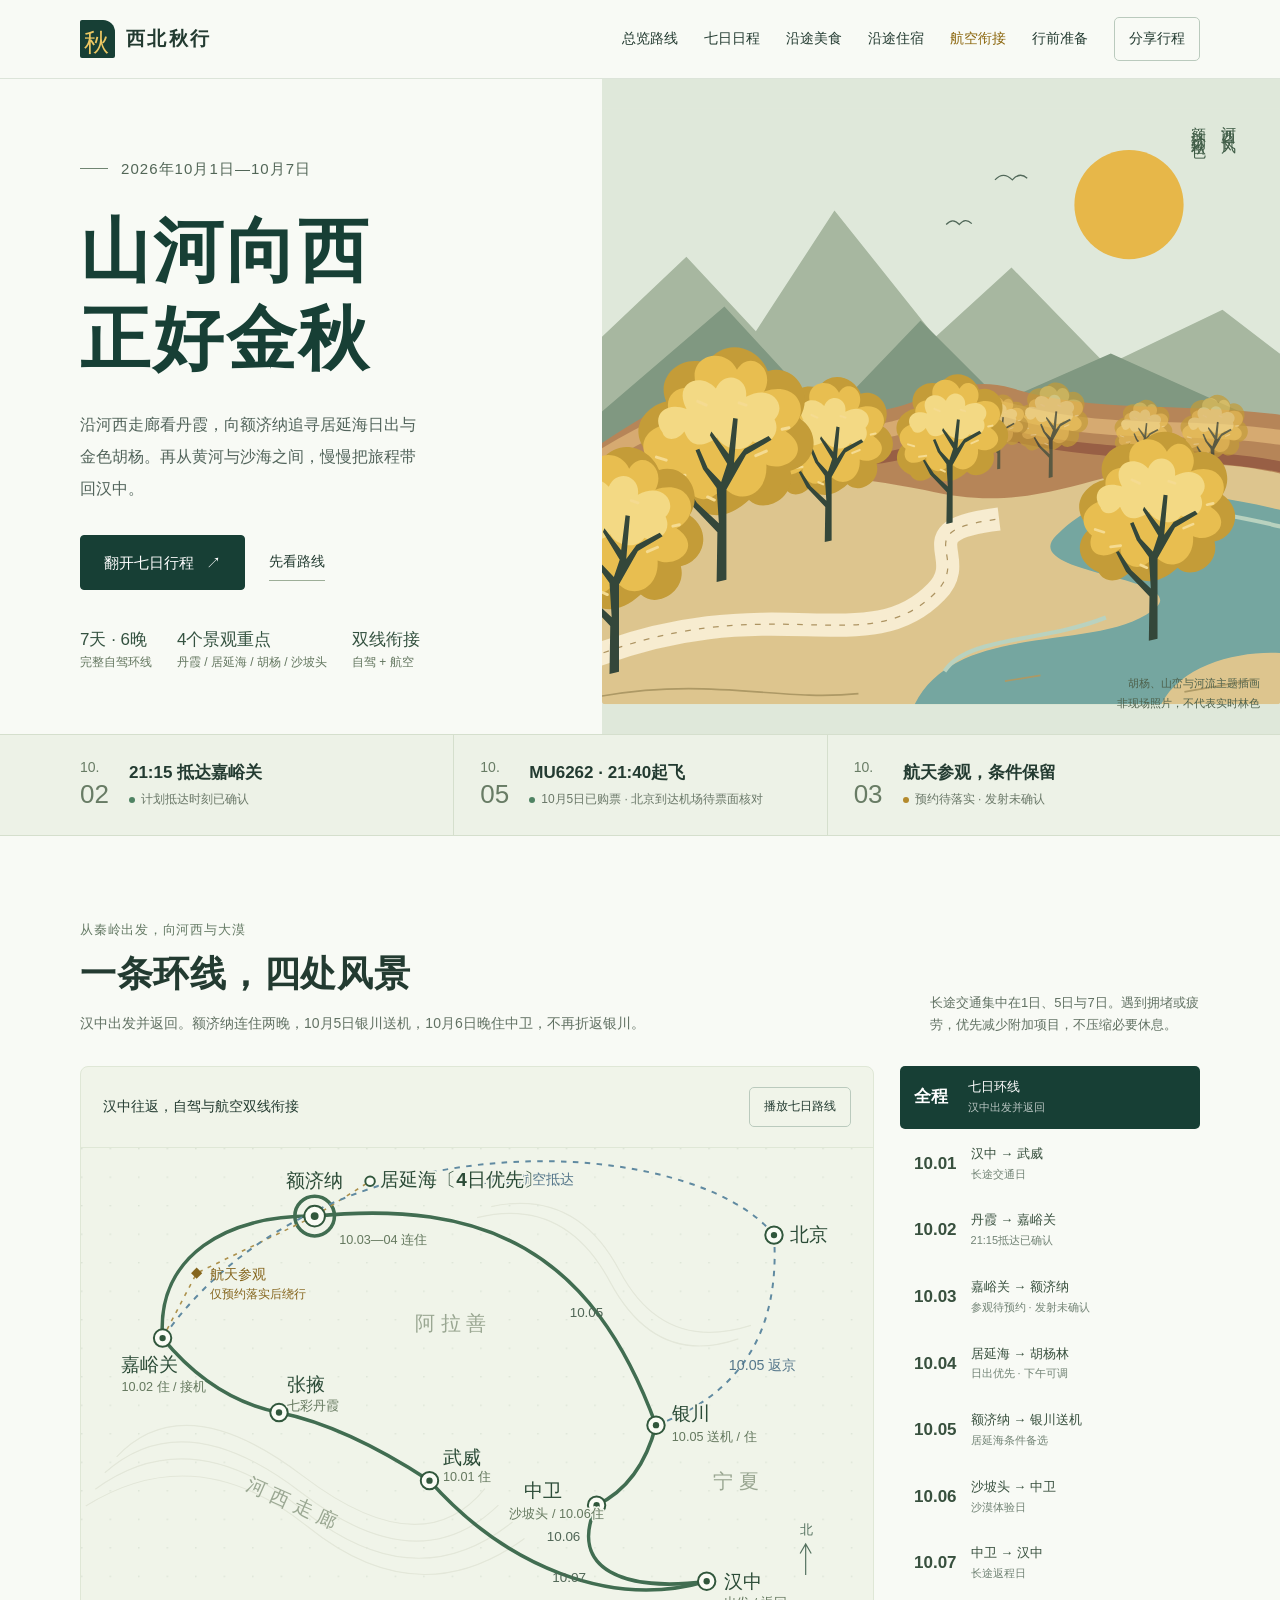
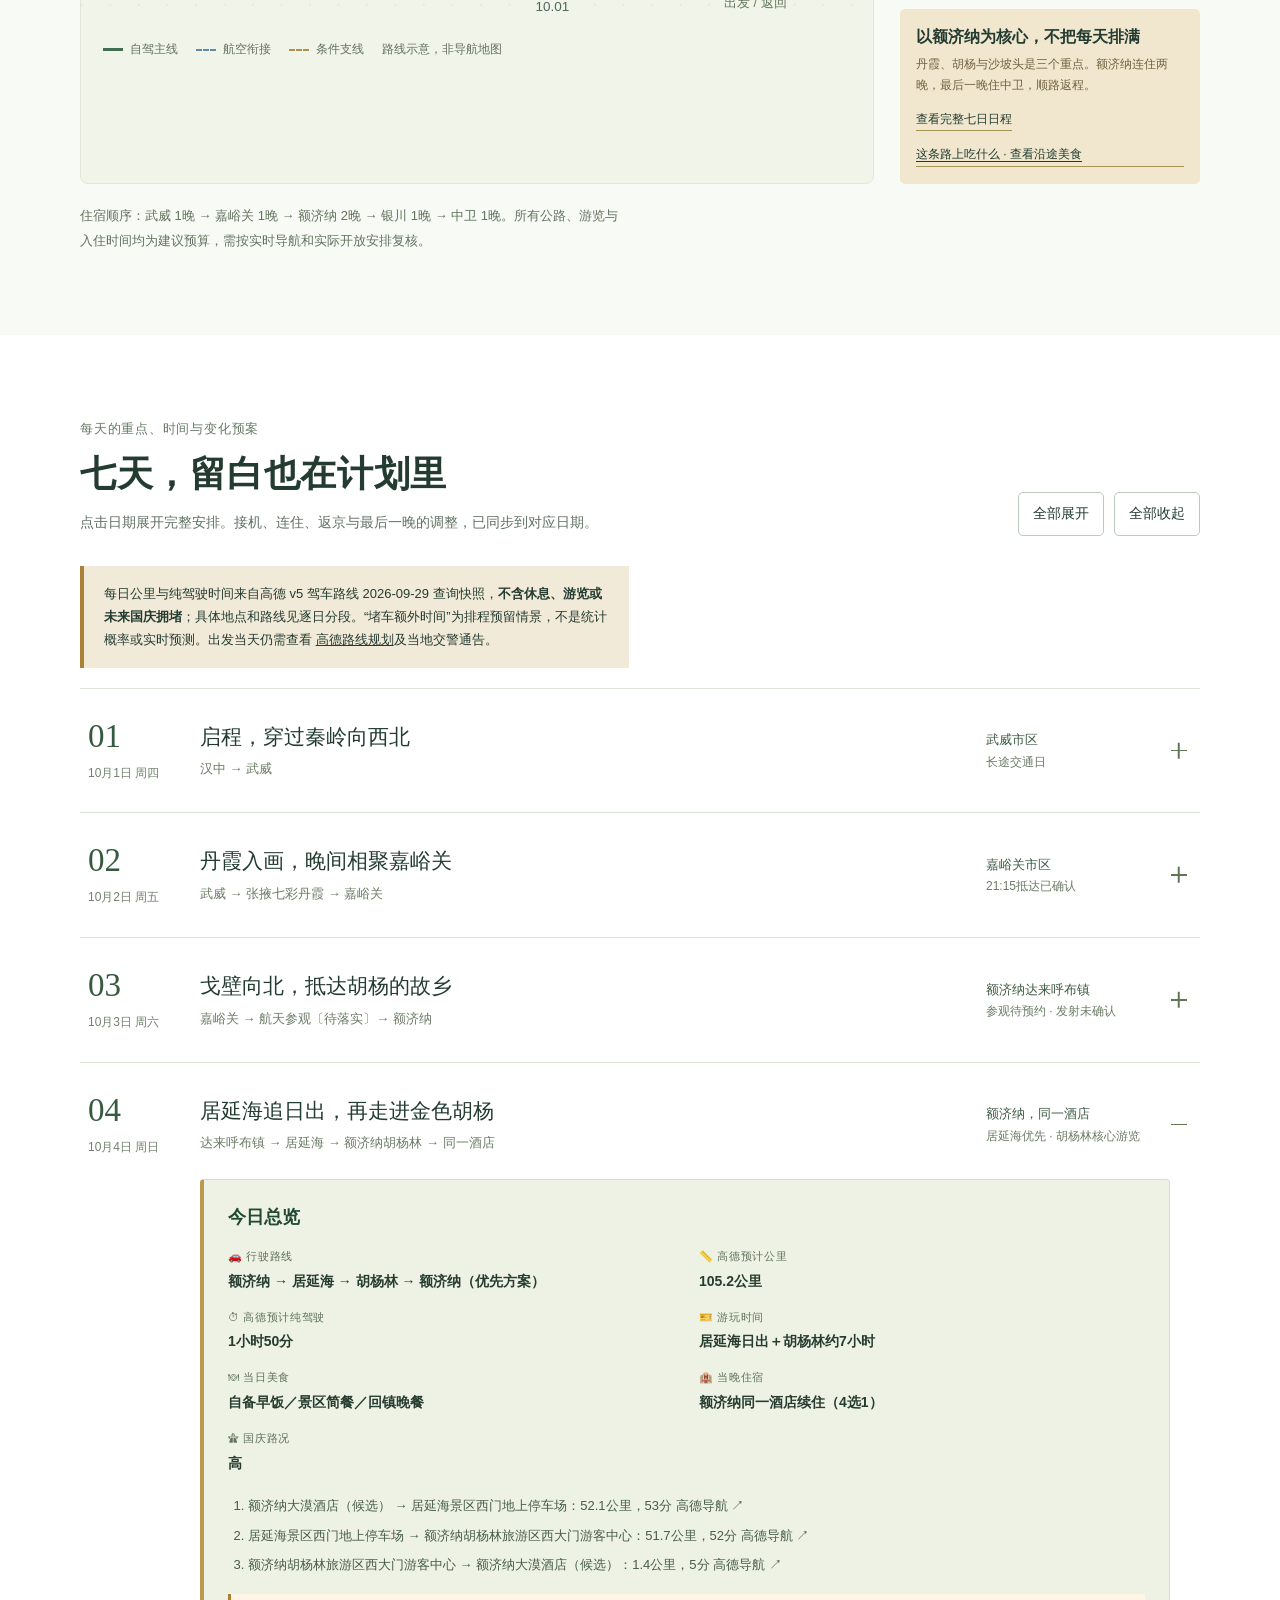
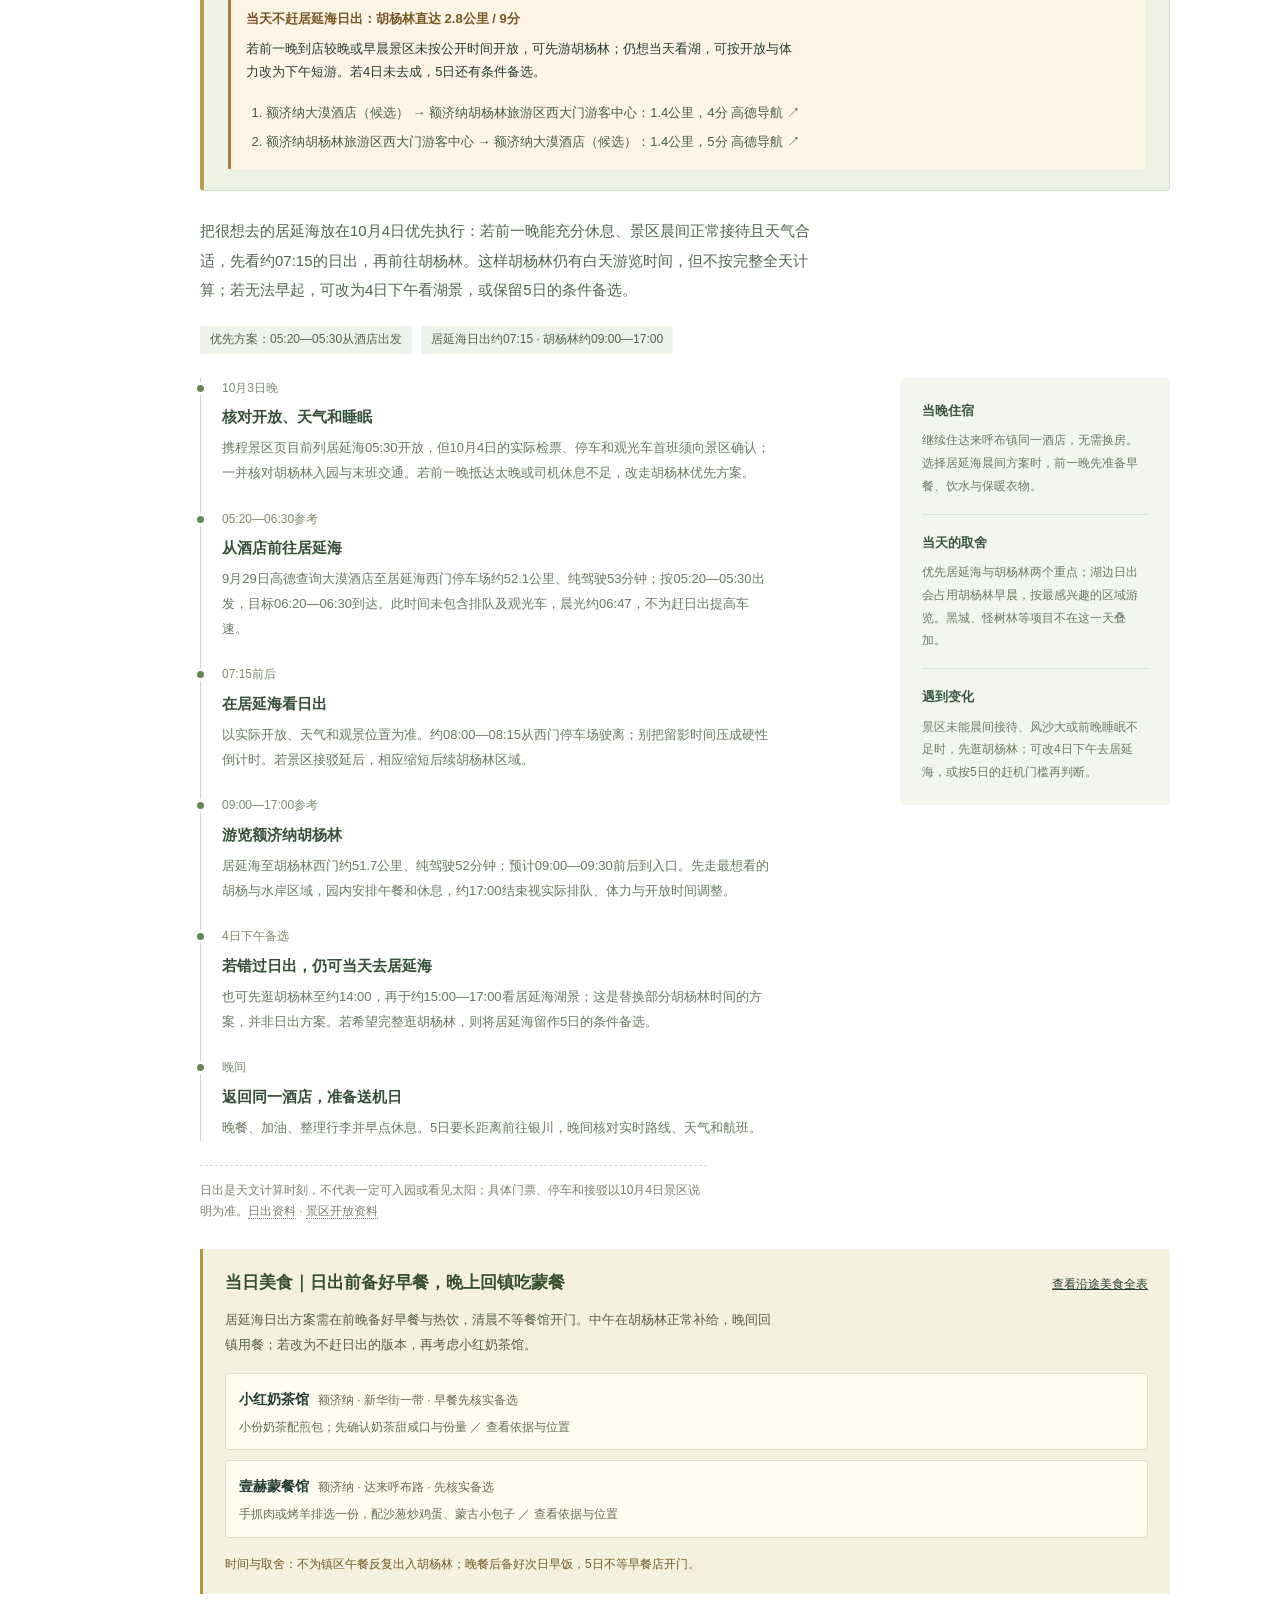
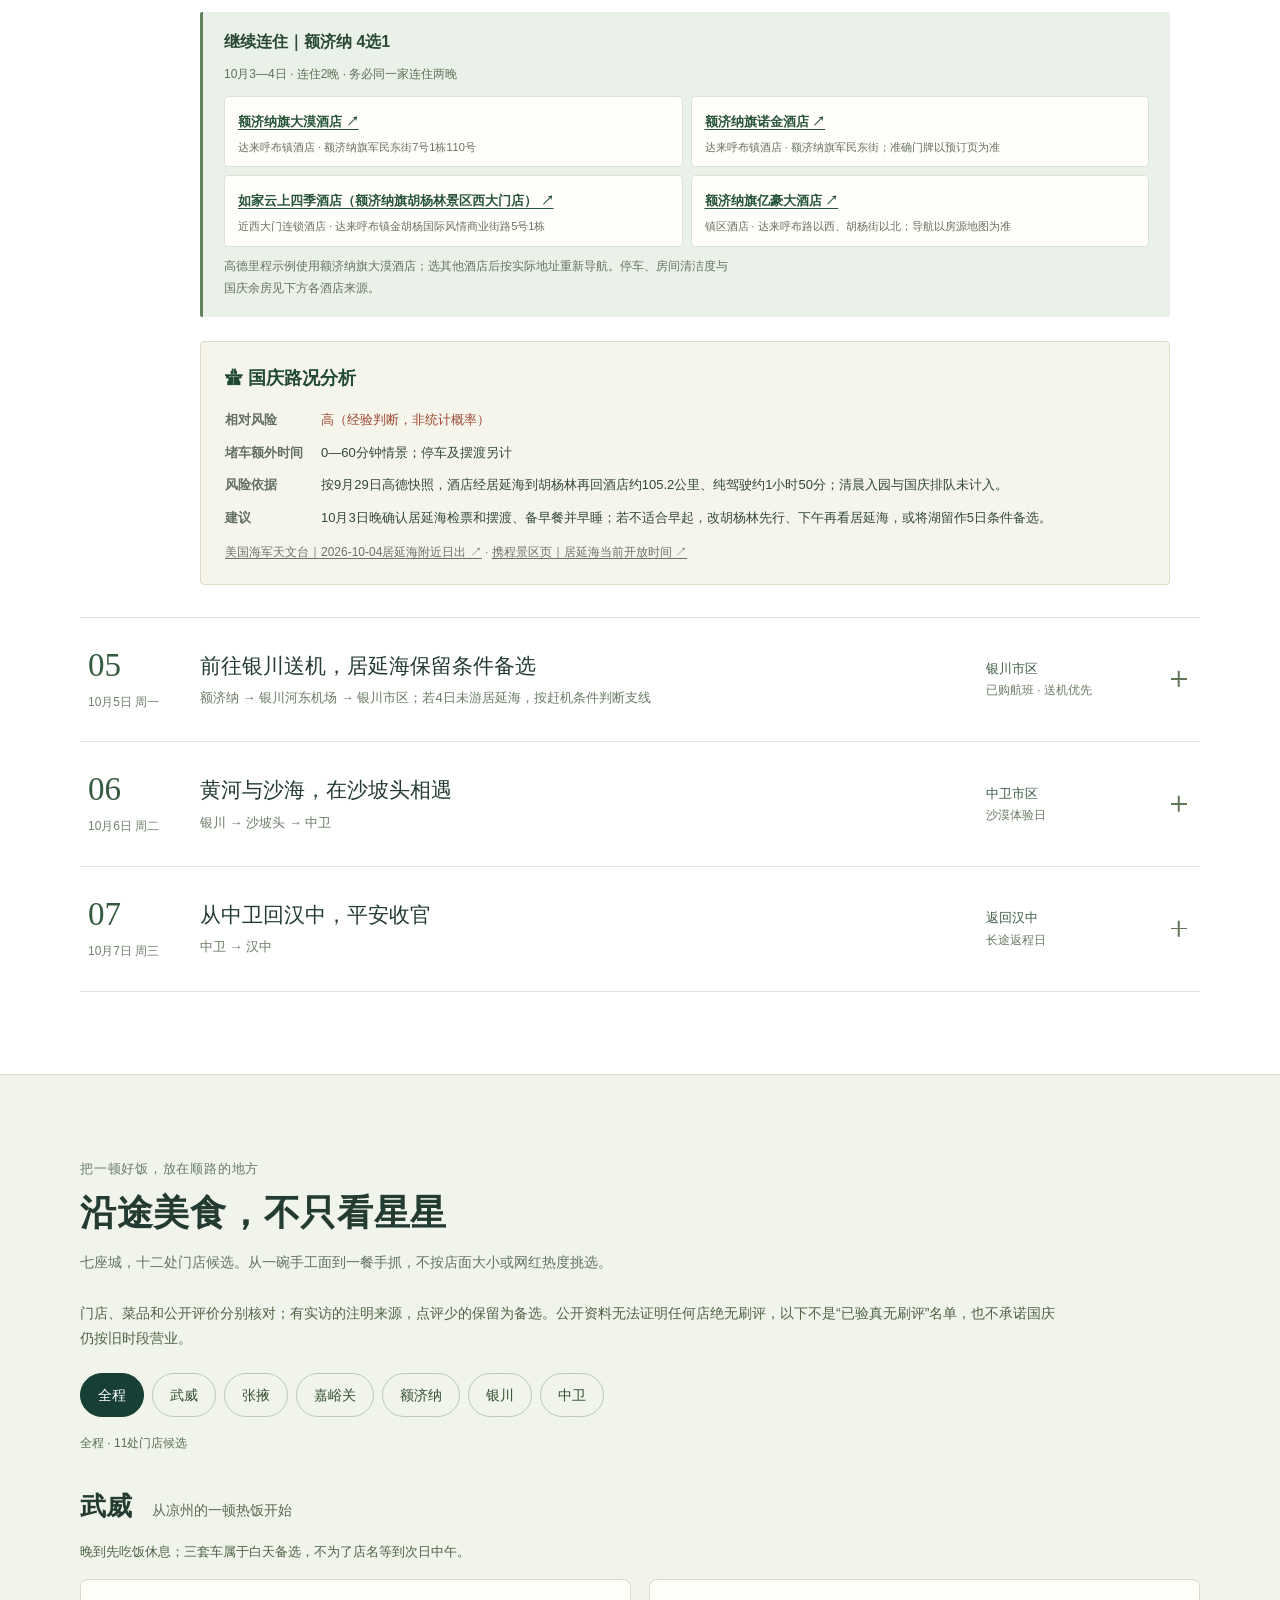
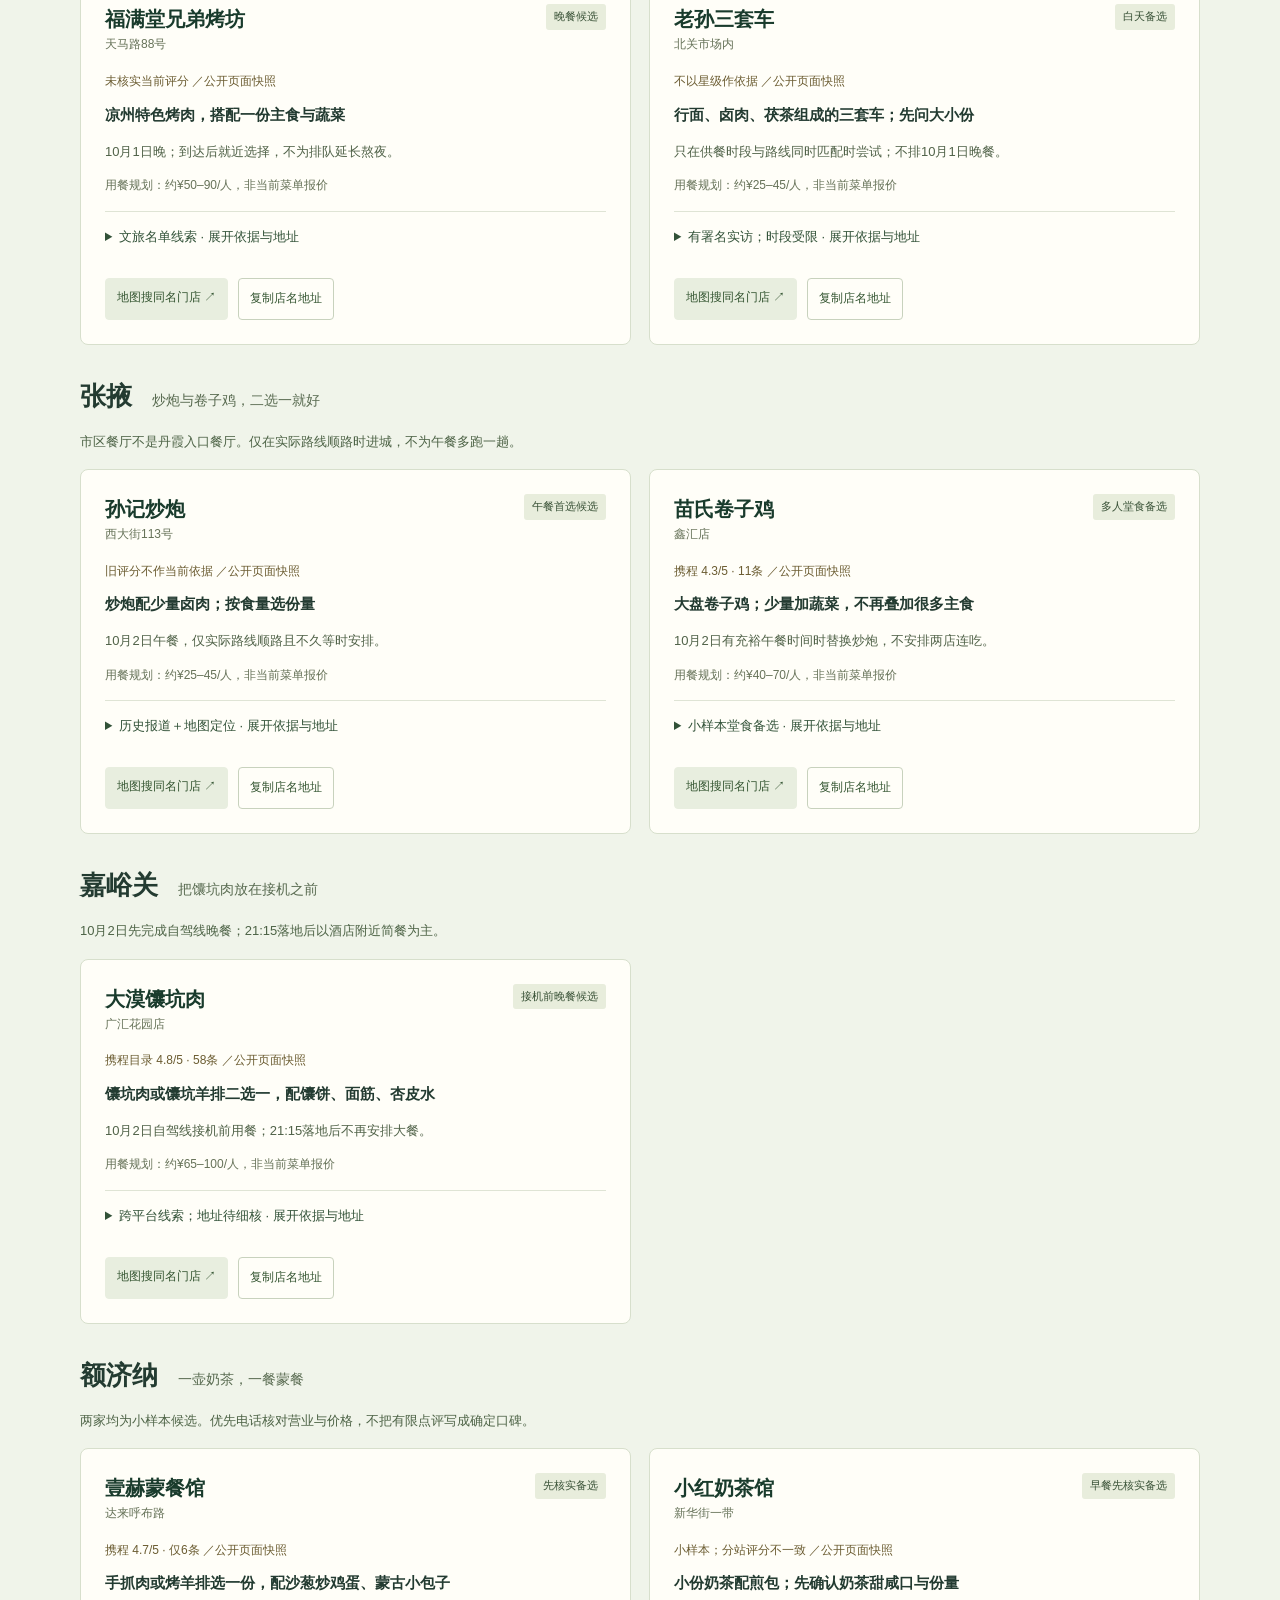
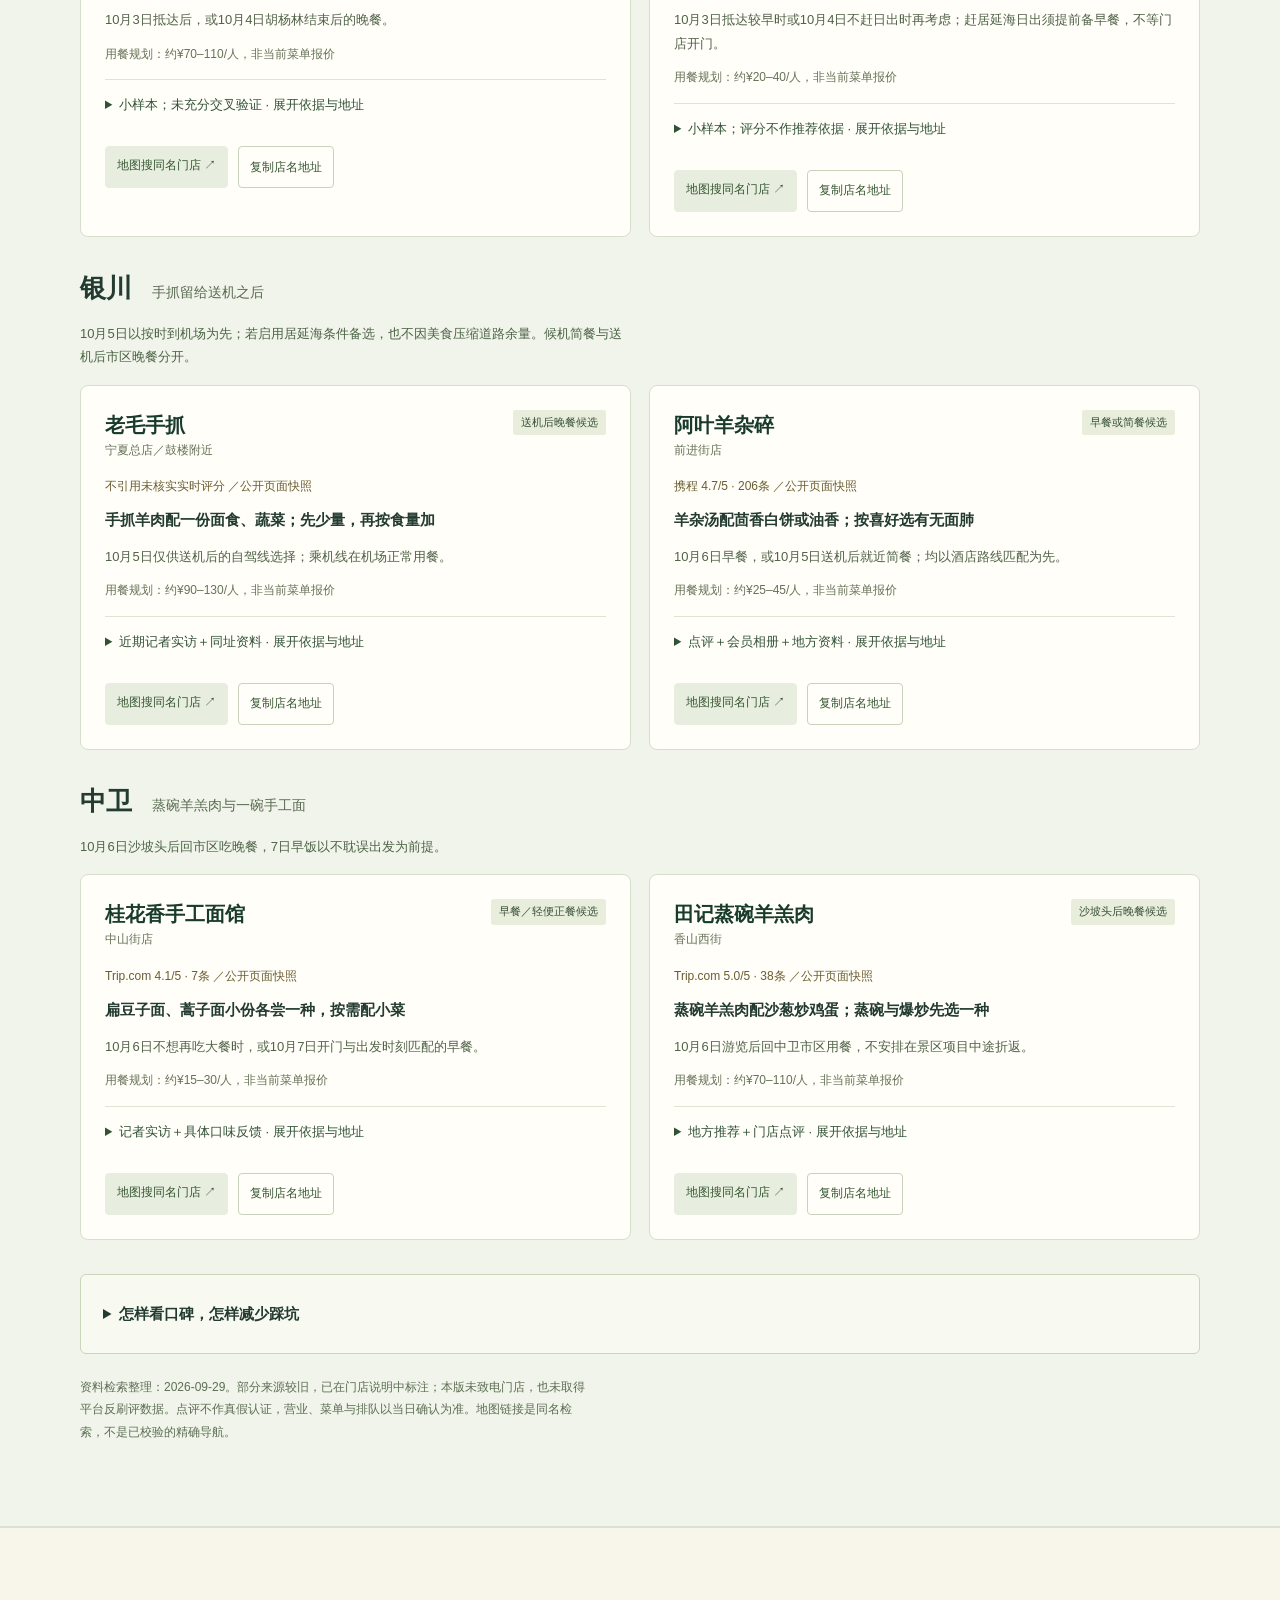
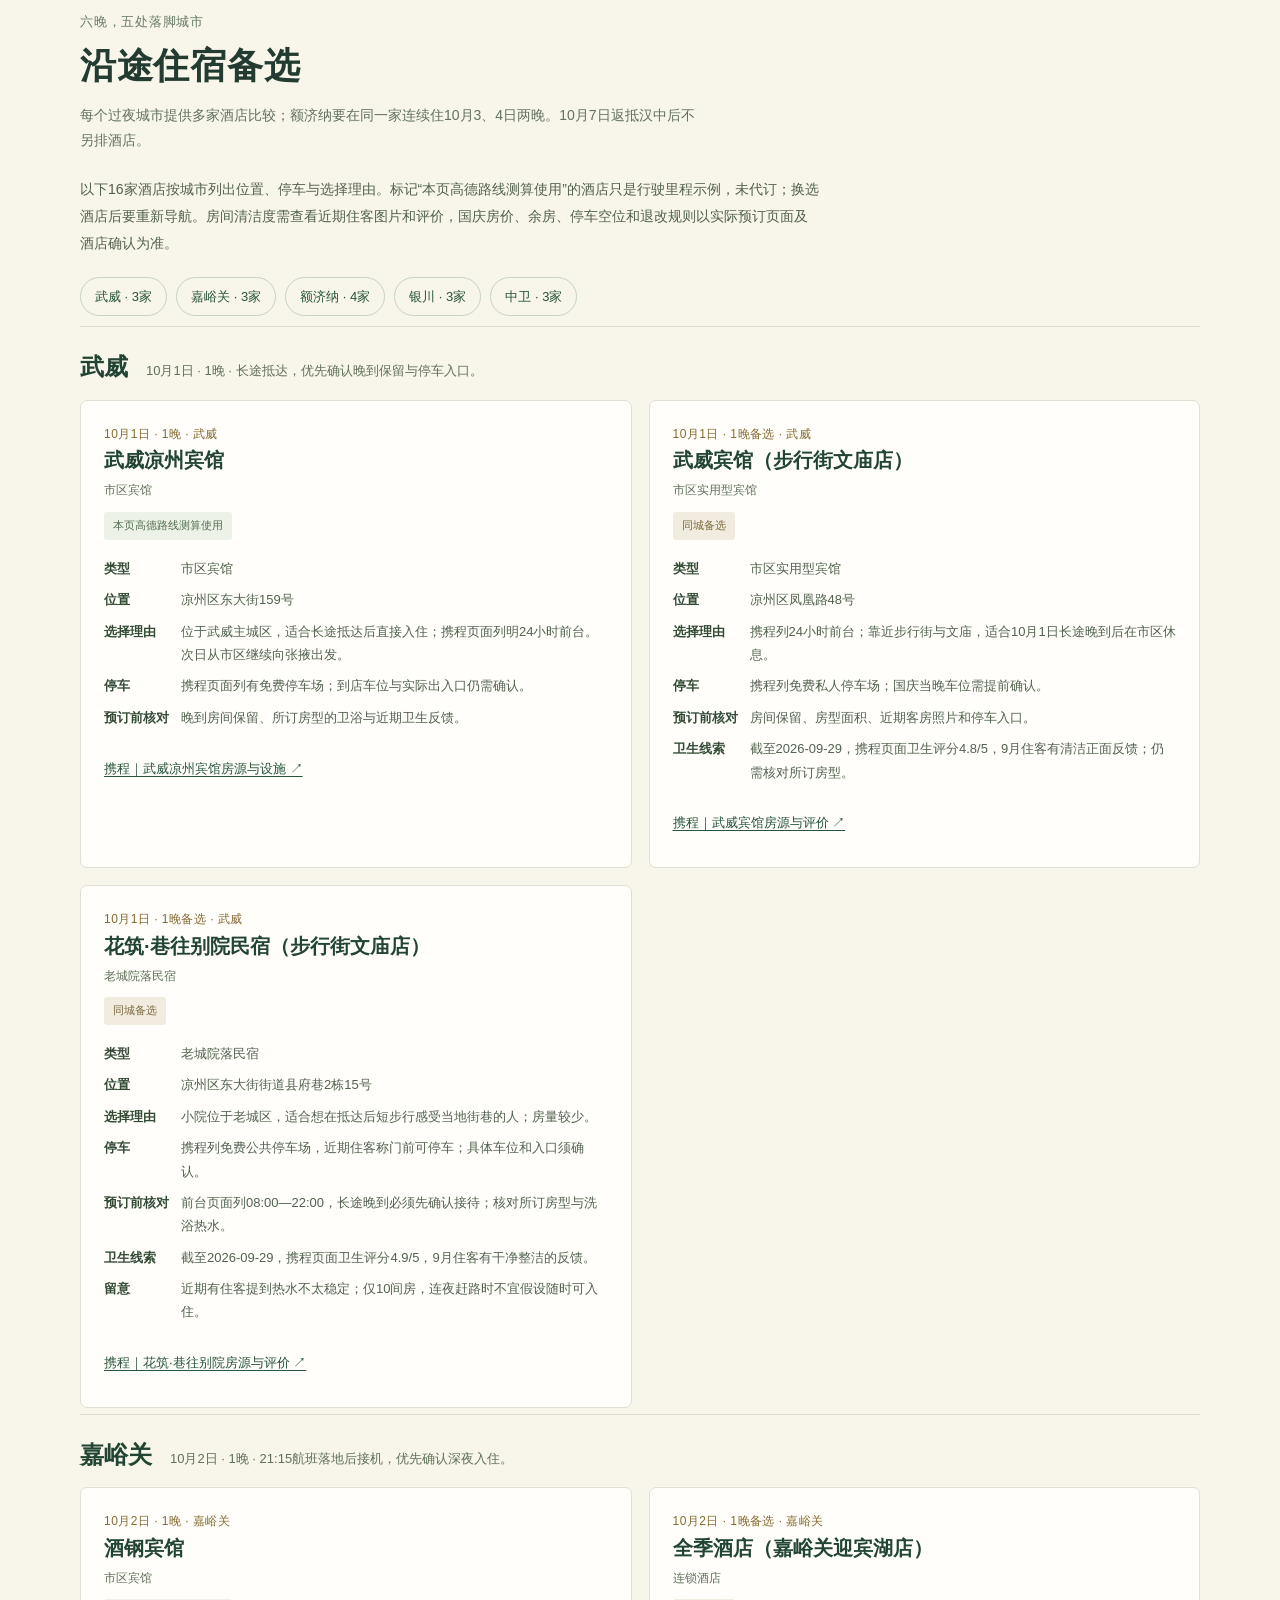
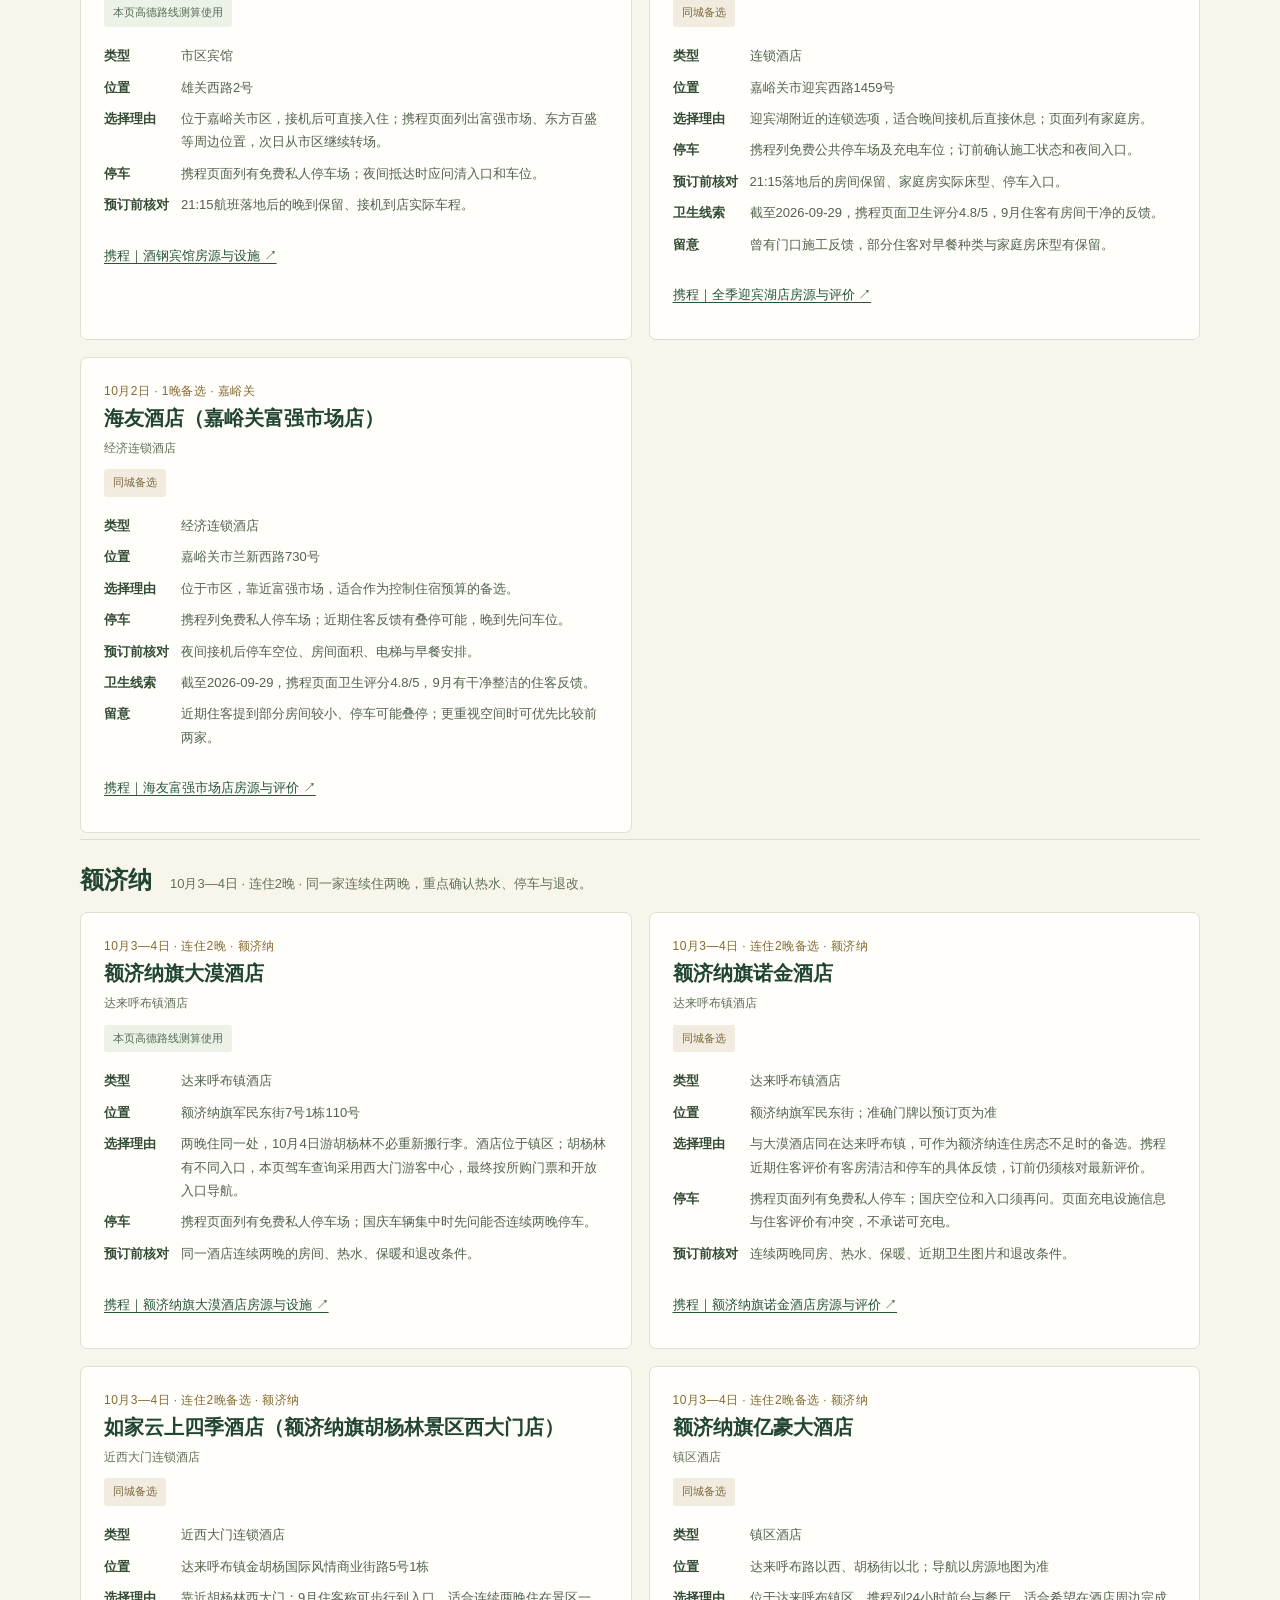
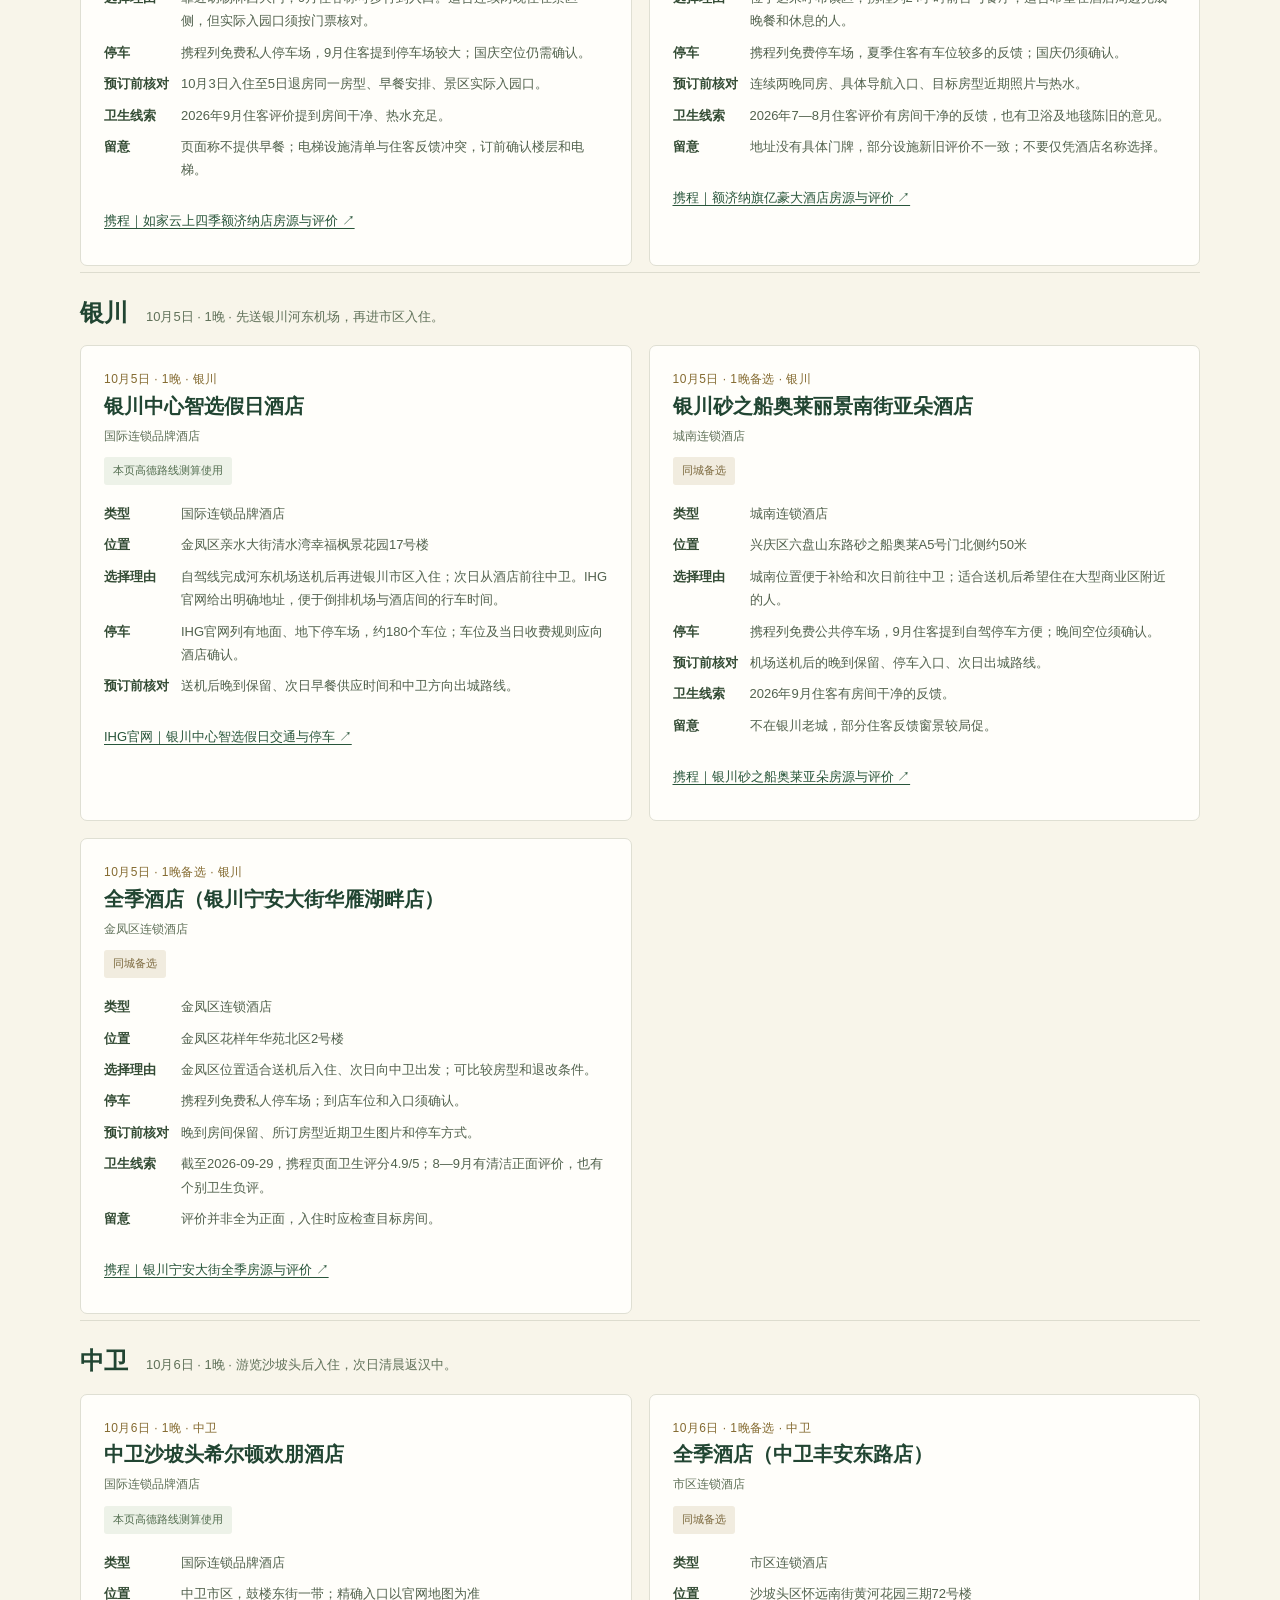
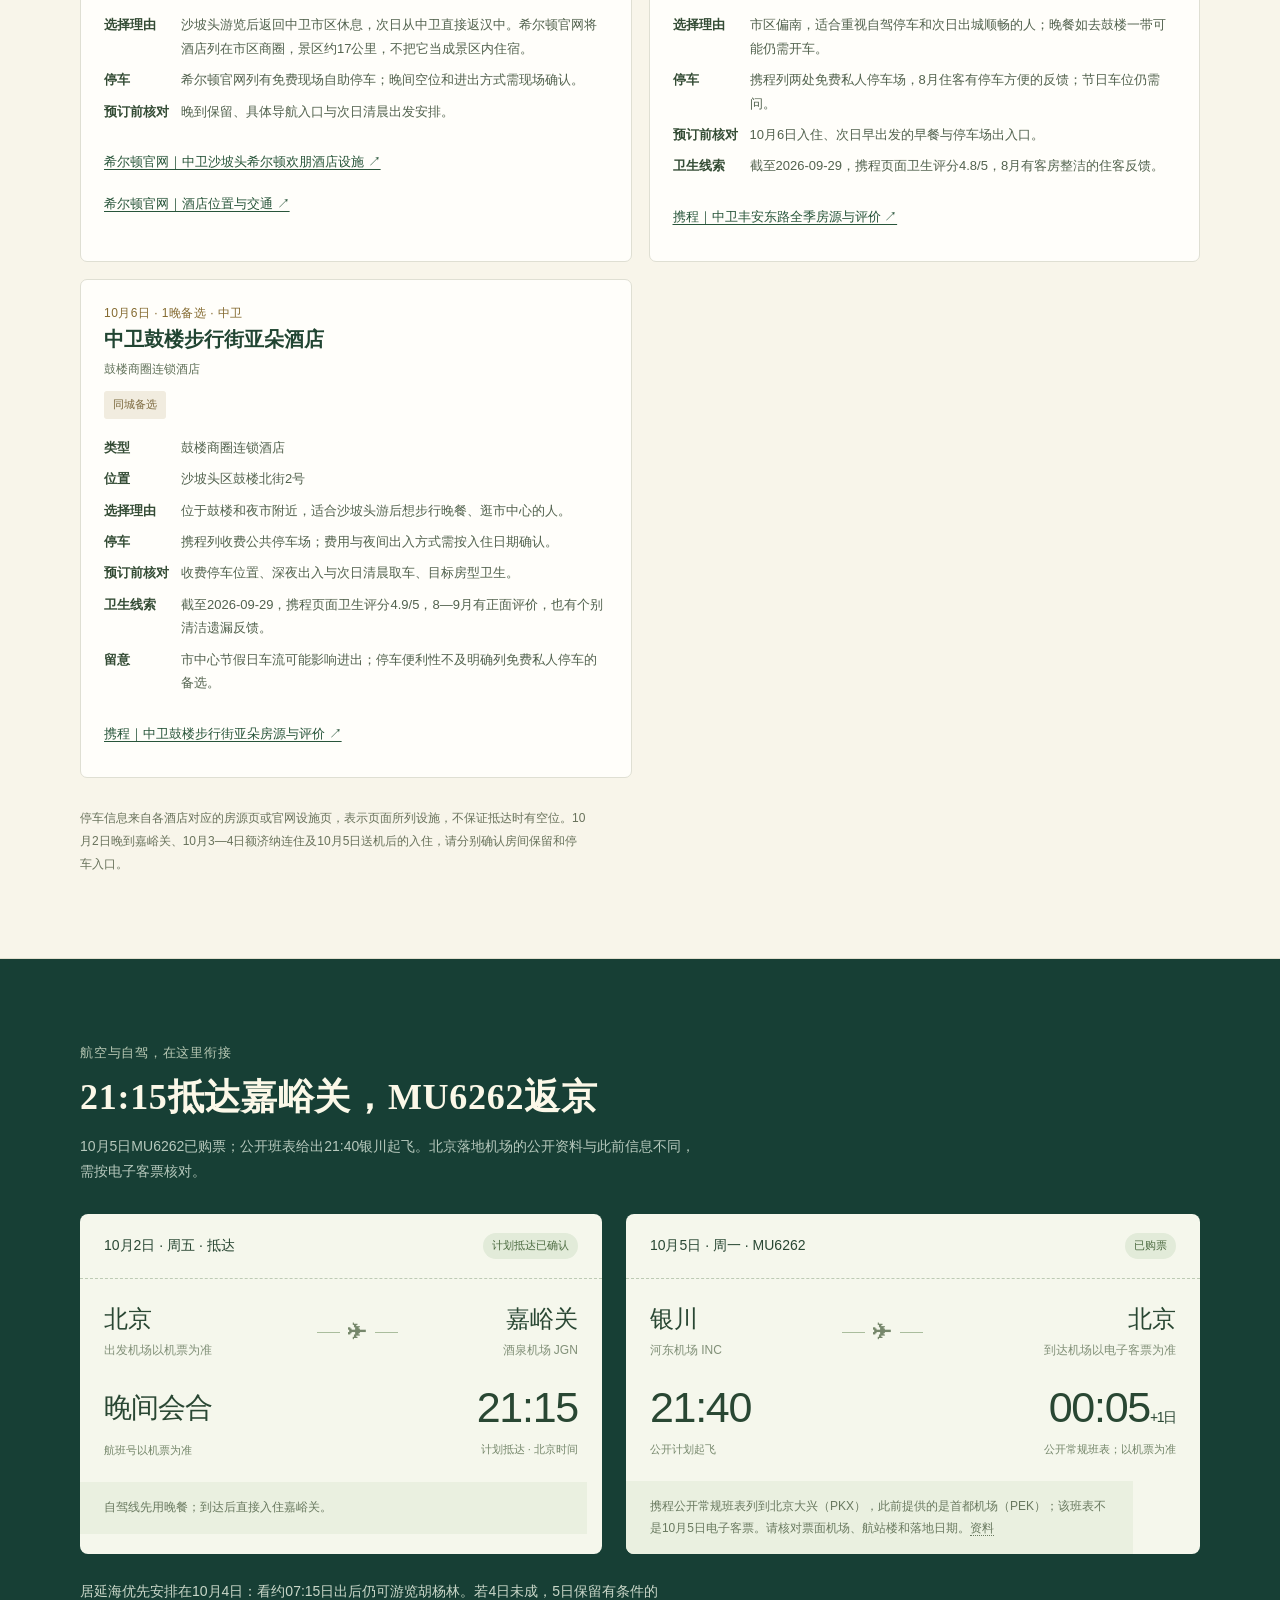
==== commit 79efa751: "Prioritize Juyanhai on Oct 4 and retain Oct 5 backup" ====
--- a/northwest-autumn-2026/index.html
+++ b/northwest-autumn-2026/index.html
@@ -1,22 +1,56 @@
 <!DOCTYPE html>
-<html lang="zh-CN"><head><meta charset="utf-8"><meta name="viewport" content="width=device-width, initial-scale=1, viewport-fit=cover"><meta name="theme-color" content="#173f35"><meta name="description" content="2026年10月1日至7日西北自驾旅行手册：汉中、河西走廊、额济纳胡杨、银川与沙坡头。含21:15抵达接机、已购MU6262返京、居延海日出赶机冲突提示、高德逐日驾驶数据、五城16家住宿备选与行前清单。"><meta property="og:title" content="西北秋行｜国庆七日旅行手册"><meta property="og:description" content="七天六晚，把一整天交给金色胡杨。路线、日程、晚班返京与行前准备，一页随行。"><meta property="og:type" content="website"><meta property="og:locale" content="zh_CN"><meta property="og:url" content="https://chastelover.github.io/xinjiang-yili-roadtrip/northwest-autumn-2026/"><title>西北秋行｜2026国庆七日自驾旅行手册</title><link rel="stylesheet" href="style.css" data-bundle></head>
+<html lang="zh-CN"><head><meta charset="utf-8"><meta name="viewport" content="width=device-width, initial-scale=1, viewport-fit=cover"><meta name="theme-color" content="#173f35"><meta name="description" content="2026年10月1日至7日西北自驾旅行手册：汉中、河西走廊、额济纳胡杨、银川与沙坡头。含21:15抵达接机、已购MU6262返京、10月4日居延海优先方案与5日条件备选、高德逐日驾驶数据、五城16家住宿备选与行前清单。"><meta property="og:title" content="西北秋行｜国庆七日旅行手册"><meta property="og:description" content="七天六晚，优先看居延海日出与金色胡杨。路线、日程、晚班返京与行前准备，一页随行。"><meta property="og:type" content="website"><meta property="og:locale" content="zh_CN"><meta property="og:url" content="https://chastelover.github.io/xinjiang-yili-roadtrip/northwest-autumn-2026/"><title>西北秋行｜2026国庆七日自驾旅行手册</title><link rel="stylesheet" href="style.css" data-bundle></head>
 <body><a href="#itinerary" class="skip">跳到七日日程</a><header class="topbar"><nav class="nav wrap" aria-label="主要导航"><a href="#top" class="brand"><span class="brand-mark" aria-hidden="true">秋</span>西北秋行</a><div class="navlinks"><a href="#route">总览路线</a><a href="#itinerary">七日日程</a><a href="#flights">航空衔接</a><a href="#prepare">行前准备</a><button class="icon-btn" id="share" type="button">分享行程</button></div></nav></header>
-<main id="top"><section class="hero" aria-labelledby="hero-title"><div class="hero-inner"><div class="hero-copy"><p class="date-label">2026年10月1日—10月7日</p><h1 id="hero-title"><span>山河向西</span><span>正好金秋</span></h1><p class="hero-lead">沿河西走廊看丹霞，向额济纳追寻胡杨。再从黄河与沙海之间，慢慢把旅程带回汉中。</p><div class="hero-actions"><a class="primary" href="#itinerary">翻开七日行程 <span aria-hidden="true">↗</span></a><a class="text-action" href="#route">先看路线</a></div><div class="hero-foot"><div><strong>7天 · 6晚</strong>完整自驾环线</div><div><strong>3个景观重点</strong>丹霞 / 胡杨 / 沙坡头</div><div><strong>双线衔接</strong>自驾 + 航空</div></div></div><figure class="hero-art"><svg class="landscape" viewBox="0 0 820 720" role="img" aria-labelledby="land-title"><title id="land-title">金色胡杨、河西山峦与蜿蜒河流的原创主题插画</title><defs><clipPath id="land-crop"><rect width="820" height="720" rx="4"/></clipPath><g id="poplar"><path fill="#c49c38" d="M41 229C4 211 8 180 28 164C-9 126 27 95 49 91C35 60 66 28 103 40C129 3 173 21 184 51C218 40 247 80 226 113C258 135 246 176 214 183C223 218 180 242 159 222C129 249 105 246 86 230C69 246 49 244 41 229Z"/><path fill="#e8be50" d="M31 174C4 151 24 119 62 121C38 93 57 65 91 75C71 30 127 15 143 49C161 20 195 49 179 78C228 61 245 113 208 131C245 155 210 187 182 175C185 213 148 232 125 204C98 240 72 210 74 193C49 214 21 202 31 174Z"/><path fill="#f3d984" d="M44 132C29 113 45 90 76 101C57 66 95 51 115 74C126 48 159 59 155 85C189 66 211 97 193 115C203 136 181 154 164 144C150 164 122 151 117 139C83 162 76 136 73 131C64 144 47 144 44 132Z"/><path fill="#34473a" d="M116 331L129 328L129 208L155 162L189 142L185 137L153 154L139 173L144 114L138 113L132 161L109 131L107 136L130 174L122 198L104 179L93 154L88 156L98 181L116 206L119 253L90 226L71 197L67 199L82 228L117 265Z"/><path d="M36 165l13 4m10 22l15-2m72-96l9 3m13 67l14-6m-69 65l-9-4m99-90l9-2m-121-35l11 5" stroke="#f5db91" stroke-width="4" stroke-linecap="round"/></g></defs><g clip-path="url(#land-crop)"><rect width="820" height="720" fill="#dfe8da"/><circle cx="637" cy="116" r="66" fill="#e7b749"/><path d="M-50 323L102 179L186 269L281 123L403 276L495 192L610 310L750 243L887 348V510H-50Z" fill="#a7b7a0"/><path d="M0 366L148 239L272 374L385 256L483 354L615 296L820 388V490H0Z" fill="#809881"/><path d="M0 404C119 325 173 316 257 352C362 399 404 311 496 338C597 369 698 354 820 370V573H0Z" fill="#b68558"/><path d="M-10 427C120 347 172 345 257 380C358 422 406 338 501 367C614 398 716 380 831 399" fill="none" stroke="#d6aa71" stroke-width="18"/><path d="M-10 462C118 382 179 380 266 414C358 448 416 377 511 399C618 422 732 414 831 435" fill="none" stroke="#985f45" stroke-width="13"/><path d="M0 514C208 432 272 438 390 461C562 503 619 396 820 441V720H0Z" fill="#ddc58e"/><path d="M820 485C629 438 576 490 549 516C500 565 723 565 665 607C597 658 429 618 378 720H676C700 672 770 655 820 658Z" fill="#75a6a0"/><path d="M820 505C639 462 616 490 602 514M609 615C531 646 443 637 414 680" stroke="#b9d2bf" stroke-width="5" fill="none"/><path d="M-30 670C202 573 319 672 404 584C447 540 366 510 480 496" stroke="#f7ecd0" stroke-width="28" fill="none"/><path d="M-30 670C202 573 319 672 404 584C447 540 366 510 480 496" stroke="#ad9462" stroke-width="1.5" stroke-dasharray="7 10" fill="none"/><g opacity=".7"><use href="#poplar" transform="translate(695 339) scale(.35)"/><use href="#poplar" transform="translate(616 346) scale(.3)"/><use href="#poplar" transform="translate(497 324) scale(.37)"/><use href="#poplar" transform="translate(444 340) scale(.29)"/></g><use href="#poplar" transform="translate(195 312) scale(.64)"/><use href="#poplar" transform="translate(349 310) scale(.58)"/><use href="#poplar" transform="translate(33 271) scale(.91)"/><use href="#poplar" transform="translate(567 375) scale(.81)"/><use href="#poplar" transform="translate(-93 392) scale(.88)"/><path d="M0 710C134 687 213 717 310 707M487 692l43-7m174 20l85-15" stroke="#ad9965" fill="none" stroke-width="2"/><g stroke="#52695a" stroke-width="1.5" fill="none"><path d="M475 86q10-11 21 0q9-10 18-2M416 140q8-9 16 0q7-9 15-1"/></g></g></svg>
+<main id="top"><section class="hero" aria-labelledby="hero-title"><div class="hero-inner"><div class="hero-copy"><p class="date-label">2026年10月1日—10月7日</p><h1 id="hero-title"><span>山河向西</span><span>正好金秋</span></h1><p class="hero-lead">沿河西走廊看丹霞，向额济纳追寻居延海日出与金色胡杨。再从黄河与沙海之间，慢慢把旅程带回汉中。</p><div class="hero-actions"><a class="primary" href="#itinerary">翻开七日行程 <span aria-hidden="true">↗</span></a><a class="text-action" href="#route">先看路线</a></div><div class="hero-foot"><div><strong>7天 · 6晚</strong>完整自驾环线</div><div><strong>4个景观重点</strong>丹霞 / 居延海 / 胡杨 / 沙坡头</div><div><strong>双线衔接</strong>自驾 + 航空</div></div></div><figure class="hero-art"><svg class="landscape" viewBox="0 0 820 720" role="img" aria-labelledby="land-title"><title id="land-title">金色胡杨、河西山峦与蜿蜒河流的原创主题插画</title><defs><clipPath id="land-crop"><rect width="820" height="720" rx="4"/></clipPath><g id="poplar"><path fill="#c49c38" d="M41 229C4 211 8 180 28 164C-9 126 27 95 49 91C35 60 66 28 103 40C129 3 173 21 184 51C218 40 247 80 226 113C258 135 246 176 214 183C223 218 180 242 159 222C129 249 105 246 86 230C69 246 49 244 41 229Z"/><path fill="#e8be50" d="M31 174C4 151 24 119 62 121C38 93 57 65 91 75C71 30 127 15 143 49C161 20 195 49 179 78C228 61 245 113 208 131C245 155 210 187 182 175C185 213 148 232 125 204C98 240 72 210 74 193C49 214 21 202 31 174Z"/><path fill="#f3d984" d="M44 132C29 113 45 90 76 101C57 66 95 51 115 74C126 48 159 59 155 85C189 66 211 97 193 115C203 136 181 154 164 144C150 164 122 151 117 139C83 162 76 136 73 131C64 144 47 144 44 132Z"/><path fill="#34473a" d="M116 331L129 328L129 208L155 162L189 142L185 137L153 154L139 173L144 114L138 113L132 161L109 131L107 136L130 174L122 198L104 179L93 154L88 156L98 181L116 206L119 253L90 226L71 197L67 199L82 228L117 265Z"/><path d="M36 165l13 4m10 22l15-2m72-96l9 3m13 67l14-6m-69 65l-9-4m99-90l9-2m-121-35l11 5" stroke="#f5db91" stroke-width="4" stroke-linecap="round"/></g></defs><g clip-path="url(#land-crop)"><rect width="820" height="720" fill="#dfe8da"/><circle cx="637" cy="116" r="66" fill="#e7b749"/><path d="M-50 323L102 179L186 269L281 123L403 276L495 192L610 310L750 243L887 348V510H-50Z" fill="#a7b7a0"/><path d="M0 366L148 239L272 374L385 256L483 354L615 296L820 388V490H0Z" fill="#809881"/><path d="M0 404C119 325 173 316 257 352C362 399 404 311 496 338C597 369 698 354 820 370V573H0Z" fill="#b68558"/><path d="M-10 427C120 347 172 345 257 380C358 422 406 338 501 367C614 398 716 380 831 399" fill="none" stroke="#d6aa71" stroke-width="18"/><path d="M-10 462C118 382 179 380 266 414C358 448 416 377 511 399C618 422 732 414 831 435" fill="none" stroke="#985f45" stroke-width="13"/><path d="M0 514C208 432 272 438 390 461C562 503 619 396 820 441V720H0Z" fill="#ddc58e"/><path d="M820 485C629 438 576 490 549 516C500 565 723 565 665 607C597 658 429 618 378 720H676C700 672 770 655 820 658Z" fill="#75a6a0"/><path d="M820 505C639 462 616 490 602 514M609 615C531 646 443 637 414 680" stroke="#b9d2bf" stroke-width="5" fill="none"/><path d="M-30 670C202 573 319 672 404 584C447 540 366 510 480 496" stroke="#f7ecd0" stroke-width="28" fill="none"/><path d="M-30 670C202 573 319 672 404 584C447 540 366 510 480 496" stroke="#ad9462" stroke-width="1.5" stroke-dasharray="7 10" fill="none"/><g opacity=".7"><use href="#poplar" transform="translate(695 339) scale(.35)"/><use href="#poplar" transform="translate(616 346) scale(.3)"/><use href="#poplar" transform="translate(497 324) scale(.37)"/><use href="#poplar" transform="translate(444 340) scale(.29)"/></g><use href="#poplar" transform="translate(195 312) scale(.64)"/><use href="#poplar" transform="translate(349 310) scale(.58)"/><use href="#poplar" transform="translate(33 271) scale(.91)"/><use href="#poplar" transform="translate(567 375) scale(.81)"/><use href="#poplar" transform="translate(-93 392) scale(.88)"/><path d="M0 710C134 687 213 717 310 707M487 692l43-7m174 20l85-15" stroke="#ad9965" fill="none" stroke-width="2"/><g stroke="#52695a" stroke-width="1.5" fill="none"><path d="M475 86q10-11 21 0q9-10 18-2M416 140q8-9 16 0q7-9 15-1"/></g></g></svg>
 <span class="land-stamp" aria-hidden="true">河西长风<br>额济纳秋色</span><figcaption class="art-caption">胡杨、山峦与河流主题插画<br>非现场照片，不代表实时林色</figcaption></figure></div></section>
 <div class="status-strip"><div class="status-grid wrap"><a class="status-item" href="#day-2"><span class="status-date">10.<b>02</b></span><span class="status-main"><strong>21:15 抵达嘉峪关</strong><span class="tiny-status">计划抵达时刻已确认</span></span></a><a class="status-item" href="#flights"><span class="status-date">10.<b>05</b></span><span class="status-main"><strong>MU6262 · 21:40起飞</strong><span class="tiny-status">10月5日已购票 · 北京到达机场待票面核对</span></span></a><a class="status-item" href="#space"><span class="status-date">10.<b>03</b></span><span class="status-main"><strong>航天参观，条件保留</strong><span class="tiny-status pending">预约待落实 · 发射未确认</span></span></a></div></div>
-<section class="section" id="route" aria-labelledby="route-title"><div class="wrap"><div class="section-heading"><div><span class="subhead">从秦岭出发，向河西与大漠</span><h2 id="route-title">一条环线，三种秋色</h2><p>汉中出发并返回。额济纳连住两晚，10月5日银川送机，10月6日晚住中卫，不再折返银川。</p></div><p class="side-note">长途交通集中在1日、5日与7日。遇到拥堵或疲劳，优先减少附加项目，不压缩必要休息。</p></div><div class="route-layout"><div class="map-panel"><div class="map-top"><span id="route-label">汉中往返，自驾与航空双线衔接</span><button id="play-route" class="icon-btn" type="button" aria-pressed="false">播放七日路线</button></div><div class="map-scroller" tabindex="0" aria-label="路线示意图，可横向滚动"><svg viewBox="0 0 1000 610" class="route-svg" role="img" aria-labelledby="map-title map-desc"><title id="map-title">西北七日自驾与航空衔接示意</title><desc id="map-desc">汉中、武威、张掖、嘉峪关、额济纳、居延海〔本次不纳入〕、银川、中卫、汉中。10月2日从北京飞抵嘉峪关，5日乘MU6262从银川返京。航天参观为条件支线。示意图不按精确比例绘制，不可用于导航。</desc><defs><pattern id="map-grid" width="36" height="36" patternUnits="userSpaceOnUse"><circle cx="1" cy="1" r="1" fill="#d6dfd0"/></pattern></defs><rect width="1000" height="610" fill="url(#map-grid)"/><g fill="none" stroke="#e3e7d9" stroke-width="1.5"><path d="M45 390Q130 300 280 414T510 430M30 410Q130 321 278 435T527 451M18 431Q138 343 280 457T545 472M6 452Q146 365 286 478T560 493M500 88Q610 61 668 169T830 241M518 74Q625 51 680 155T846 224"/></g><g fill="#9aa792" font-size="25" letter-spacing="7"><text x="207" y="431" transform="rotate(24 207 431)">河西走廊</text><text x="422" y="230">阿拉善</text><text x="798" y="429">宁夏</text></g><g class="route-lines"><path data-segment="1" d="M790 547C668 583 535 527 440 420"/><path data-segment="2" d="M440 420Q334 351 250 334T103 240"/><path data-segment="3" d="M103 240C95 136 185 84 295 86"/><circle data-segment="4" cx="295" cy="86" r="25"/><path data-segment="5" d="M295 86C509 65 645 128 726 350"/><path data-segment="6" d="M726 350Q707 424 651 451"/><path data-segment="7" d="M651 451C613 533 688 561 790 547"/></g><path class="optional-line" d="M103 240L146 158L295 86"/><g class="flight-lines" fill="none" stroke="#608aa1" stroke-width="2.5" stroke-dasharray="7 8"><path data-flight="2" d="M875 110C777-15 309-52 103 240"/><path data-flight="5" d="M726 350Q887 291 875 110"/></g><g font-size="18" fill="#54768a"><text x="502" y="46">10.02 航空抵达</text><text x="818" y="280">10.05 返京</text></g><g class="map-places"><g transform="translate(790 547)"><circle r="11"/><circle r="4"/><text x="22" y="8">汉中</text><text class="place-sub" x="22" y="32">出发 / 返回</text></g><g transform="translate(440 420)"><circle r="11"/><circle r="4"/><text x="17" y="-21">武威</text><text class="place-sub" x="17" y="1">10.01 住</text></g><g transform="translate(250 334)"><circle r="11"/><circle r="4"/><text x="10" y="-27">张掖</text><text class="place-sub" x="10" y="-3">七彩丹霞</text></g><g transform="translate(103 240)"><circle r="11"/><circle r="4"/><text x="-52" y="41">嘉峪关</text><text class="place-sub" x="-52" y="67">10.02 住 / 接机</text></g><g transform="translate(295 86)"><circle r="13"/><circle r="5"/><text x="-36" y="-37">额济纳</text><text class="place-sub" x="31" y="35">10.03—04 连住</text></g><g transform="translate(365 42)"><circle r="6"/><text x="13" y="6" font-size="15">居延海〔需另调返京安排〕</text></g><g transform="translate(726 350)"><circle r="11"/><circle r="4"/><text x="20" y="-7">银川</text><text class="place-sub" x="20" y="20">10.05 送机 / 住</text></g><g transform="translate(651 451)"><circle r="11"/><circle r="4"/><text x="-92" y="-10">中卫</text><text class="place-sub" x="-110" y="16">沙坡头 / 10.06住</text></g><g transform="translate(875 110)"><circle r="11"/><circle r="4"/><text x="20" y="8">北京</text></g></g><g fill="#85651d"><path d="M146 151l7 7-7 7-7-7Z"/><text x="163" y="166" font-size="18">航天参观</text><text x="163" y="189" font-size="15">仅预约落实后绕行</text></g><g font-size="17" fill="#506656"><text x="595" y="548">10.07</text><text x="588" y="496">10.06</text><text x="617" y="213">10.05</text><text x="574" y="584">10.01</text></g><g transform="translate(915 500)" fill="none" stroke="#53705e"><path d="M0 39V0m-7 12L0 0l7 12" stroke-width="1.5"/><text y="-12" x="-7" fill="#53705e" stroke="none" font-size="17">北</text></g></svg>
-</div><div class="map-key"><span><i></i>自驾主线</span><span><i class="air"></i>航空衔接</span><span><i class="optional"></i>条件支线</span><span>路线示意，非导航地图</span></div><p class="map-notice">图面可横向滑动；也可选择下方日期查看当天重点。</p></div><div class="day-switcher" aria-label="按日期切换路线"><button type="button" class="day-switch" data-map-day="0" aria-pressed="true"><span class="switch-date">全程</span><span class="switch-copy"><strong>七日环线</strong><small>汉中出发并返回</small></span></button><button type="button" class="day-switch" data-map-day="1" aria-pressed="false"><span class="switch-date">10.01</span><span class="switch-copy"><strong>汉中 → 武威</strong><small>长途交通日</small></span></button><button type="button" class="day-switch" data-map-day="2" aria-pressed="false"><span class="switch-date">10.02</span><span class="switch-copy"><strong>丹霞 → 嘉峪关</strong><small>21:15抵达已确认</small></span></button><button type="button" class="day-switch" data-map-day="3" aria-pressed="false"><span class="switch-date">10.03</span><span class="switch-copy"><strong>嘉峪关 → 额济纳</strong><small>参观待预约 · 发射未确认</small></span></button><button type="button" class="day-switch" data-map-day="4" aria-pressed="false"><span class="switch-date">10.04</span><span class="switch-copy"><strong>额济纳胡杨林</strong><small>核心游览日</small></span></button><button type="button" class="day-switch" data-map-day="5" aria-pressed="false"><span class="switch-date">10.05</span><span class="switch-copy"><strong>额济纳直赴银川送机</strong><small>居延海日出本次取消</small></span></button><button type="button" class="day-switch" data-map-day="6" aria-pressed="false"><span class="switch-date">10.06</span><span class="switch-copy"><strong>沙坡头 → 中卫</strong><small>沙漠体验日</small></span></button><button type="button" class="day-switch" data-map-day="7" aria-pressed="false"><span class="switch-date">10.07</span><span class="switch-copy"><strong>中卫 → 汉中</strong><small>长途返程日</small></span></button><div class="route-summary" aria-live="polite"><h3 id="route-summary-title">以额济纳为核心，不把每天排满</h3><p id="route-summary-copy">丹霞、胡杨与沙坡头是三个重点。额济纳连住两晚，最后一晚住中卫，顺路返程。</p><a id="route-detail" href="#itinerary">查看完整七日日程</a></div></div></div><p class="overview-line">住宿顺序：武威 1晚 → 嘉峪关 1晚 → 额济纳 2晚 → 银川 1晚 → 中卫 1晚。所有公路、游览与入住时间均为建议预算，需按实时导航和实际开放安排复核。</p></div></section>
+<section class="section" id="route" aria-labelledby="route-title"><div class="wrap"><div class="section-heading"><div><span class="subhead">从秦岭出发，向河西与大漠</span><h2 id="route-title">一条环线，四处风景</h2><p>汉中出发并返回。额济纳连住两晚，10月5日银川送机，10月6日晚住中卫，不再折返银川。</p></div><p class="side-note">长途交通集中在1日、5日与7日。遇到拥堵或疲劳，优先减少附加项目，不压缩必要休息。</p></div><div class="route-layout"><div class="map-panel"><div class="map-top"><span id="route-label">汉中往返，自驾与航空双线衔接</span><button id="play-route" class="icon-btn" type="button" aria-pressed="false">播放七日路线</button></div><div class="map-scroller" tabindex="0" aria-label="路线示意图，可横向滚动"><svg viewBox="0 0 1000 610" class="route-svg" role="img" aria-labelledby="map-title map-desc"><title id="map-title">西北七日自驾与航空衔接示意</title><desc id="map-desc">汉中、武威、张掖、嘉峪关、额济纳、居延海〔10月4日优先、5日条件备选〕、银川、中卫、汉中。10月2日从北京飞抵嘉峪关，5日乘MU6262从银川返京。航天参观为条件支线。示意图不按精确比例绘制，不可用于导航。</desc><defs><pattern id="map-grid" width="36" height="36" patternUnits="userSpaceOnUse"><circle cx="1" cy="1" r="1" fill="#d6dfd0"/></pattern></defs><rect width="1000" height="610" fill="url(#map-grid)"/><g fill="none" stroke="#e3e7d9" stroke-width="1.5"><path d="M45 390Q130 300 280 414T510 430M30 410Q130 321 278 435T527 451M18 431Q138 343 280 457T545 472M6 452Q146 365 286 478T560 493M500 88Q610 61 668 169T830 241M518 74Q625 51 680 155T846 224"/></g><g fill="#9aa792" font-size="25" letter-spacing="7"><text x="207" y="431" transform="rotate(24 207 431)">河西走廊</text><text x="422" y="230">阿拉善</text><text x="798" y="429">宁夏</text></g><g class="route-lines"><path data-segment="1" d="M790 547C668 583 535 527 440 420"/><path data-segment="2" d="M440 420Q334 351 250 334T103 240"/><path data-segment="3" d="M103 240C95 136 185 84 295 86"/><circle data-segment="4" cx="295" cy="86" r="25"/><path data-segment="5" d="M295 86C509 65 645 128 726 350"/><path data-segment="6" d="M726 350Q707 424 651 451"/><path data-segment="7" d="M651 451C613 533 688 561 790 547"/></g><path class="optional-line" d="M103 240L146 158L295 86"/><path class="optional-line" d="M295 86L365 42"/><g class="flight-lines" fill="none" stroke="#608aa1" stroke-width="2.5" stroke-dasharray="7 8"><path data-flight="2" d="M875 110C777-15 309-52 103 240"/><path data-flight="5" d="M726 350Q887 291 875 110"/></g><g font-size="18" fill="#54768a"><text x="502" y="46">10.02 航空抵达</text><text x="818" y="280">10.05 返京</text></g><g class="map-places"><g transform="translate(790 547)"><circle r="11"/><circle r="4"/><text x="22" y="8">汉中</text><text class="place-sub" x="22" y="32">出发 / 返回</text></g><g transform="translate(440 420)"><circle r="11"/><circle r="4"/><text x="17" y="-21">武威</text><text class="place-sub" x="17" y="1">10.01 住</text></g><g transform="translate(250 334)"><circle r="11"/><circle r="4"/><text x="10" y="-27">张掖</text><text class="place-sub" x="10" y="-3">七彩丹霞</text></g><g transform="translate(103 240)"><circle r="11"/><circle r="4"/><text x="-52" y="41">嘉峪关</text><text class="place-sub" x="-52" y="67">10.02 住 / 接机</text></g><g transform="translate(295 86)"><circle r="13"/><circle r="5"/><text x="-36" y="-37">额济纳</text><text class="place-sub" x="31" y="35">10.03—04 连住</text></g><g transform="translate(365 42)"><circle r="6"/><text x="13" y="6" font-size="15">居延海〔4日优先〕</text></g><g transform="translate(726 350)"><circle r="11"/><circle r="4"/><text x="20" y="-7">银川</text><text class="place-sub" x="20" y="20">10.05 送机 / 住</text></g><g transform="translate(651 451)"><circle r="11"/><circle r="4"/><text x="-92" y="-10">中卫</text><text class="place-sub" x="-110" y="16">沙坡头 / 10.06住</text></g><g transform="translate(875 110)"><circle r="11"/><circle r="4"/><text x="20" y="8">北京</text></g></g><g fill="#85651d"><path d="M146 151l7 7-7 7-7-7Z"/><text x="163" y="166" font-size="18">航天参观</text><text x="163" y="189" font-size="15">仅预约落实后绕行</text></g><g font-size="17" fill="#506656"><text x="595" y="548">10.07</text><text x="588" y="496">10.06</text><text x="617" y="213">10.05</text><text x="574" y="584">10.01</text></g><g transform="translate(915 500)" fill="none" stroke="#53705e"><path d="M0 39V0m-7 12L0 0l7 12" stroke-width="1.5"/><text y="-12" x="-7" fill="#53705e" stroke="none" font-size="17">北</text></g></svg>
+</div><div class="map-key"><span><i></i>自驾主线</span><span><i class="air"></i>航空衔接</span><span><i class="optional"></i>条件支线</span><span>路线示意，非导航地图</span></div><p class="map-notice">图面可横向滑动；也可选择下方日期查看当天重点。</p></div><div class="day-switcher" aria-label="按日期切换路线"><button type="button" class="day-switch" data-map-day="0" aria-pressed="true"><span class="switch-date">全程</span><span class="switch-copy"><strong>七日环线</strong><small>汉中出发并返回</small></span></button><button type="button" class="day-switch" data-map-day="1" aria-pressed="false"><span class="switch-date">10.01</span><span class="switch-copy"><strong>汉中 → 武威</strong><small>长途交通日</small></span></button><button type="button" class="day-switch" data-map-day="2" aria-pressed="false"><span class="switch-date">10.02</span><span class="switch-copy"><strong>丹霞 → 嘉峪关</strong><small>21:15抵达已确认</small></span></button><button type="button" class="day-switch" data-map-day="3" aria-pressed="false"><span class="switch-date">10.03</span><span class="switch-copy"><strong>嘉峪关 → 额济纳</strong><small>参观待预约 · 发射未确认</small></span></button><button type="button" class="day-switch" data-map-day="4" aria-pressed="false"><span class="switch-date">10.04</span><span class="switch-copy"><strong>居延海 → 胡杨林</strong><small>日出优先 · 下午可调</small></span></button><button type="button" class="day-switch" data-map-day="5" aria-pressed="false"><span class="switch-date">10.05</span><span class="switch-copy"><strong>额济纳 → 银川送机</strong><small>居延海条件备选</small></span></button><button type="button" class="day-switch" data-map-day="6" aria-pressed="false"><span class="switch-date">10.06</span><span class="switch-copy"><strong>沙坡头 → 中卫</strong><small>沙漠体验日</small></span></button><button type="button" class="day-switch" data-map-day="7" aria-pressed="false"><span class="switch-date">10.07</span><span class="switch-copy"><strong>中卫 → 汉中</strong><small>长途返程日</small></span></button><div class="route-summary" aria-live="polite"><h3 id="route-summary-title">以额济纳为核心，不把每天排满</h3><p id="route-summary-copy">丹霞、居延海、胡杨与沙坡头都是想去的风景。额济纳连住两晚，优先4日看居延海日出，5日按赶机条件灵活调整。</p><a id="route-detail" href="#itinerary">查看完整七日日程</a></div></div></div><p class="overview-line">住宿顺序：武威 1晚 → 嘉峪关 1晚 → 额济纳 2晚 → 银川 1晚 → 中卫 1晚。所有公路、游览与入住时间均为建议预算，需按实时导航和实际开放安排复核。</p></div></section>
 <section class="section itinerary-section" id="itinerary" aria-labelledby="itinerary-title"><div class="wrap"><div class="section-heading"><div><span class="subhead">每天的重点、时间与变化预案</span><h2 id="itinerary-title">七天，留白也在计划里</h2><p>点击日期展开完整安排。接机、连住、返京与最后一晚的调整，已同步到对应日期。</p></div><div class="expand-tools"><button class="icon-btn" type="button" id="expand-all">全部展开</button><button class="icon-btn" type="button" id="collapse-all">全部收起</button></div></div><div id="day-plans"><details class="day-card" id="day-1" data-date="10月1日" data-weekday="周四"><summary><div class="day-date"><strong>01</strong><small>10月1日 周四</small></div><div class="day-title"><h3>启程，穿过秦岭向西北</h3><p>汉中 → 武威</p></div><div class="day-meta"><b>武威市区</b>长途交通日</div><span class="plus" aria-hidden="true"></span></summary><div class="day-body"><p class="day-intro">第一天只做一件事：从汉中出发，平稳抵达武威。把体力留给后面的丹霞、胡杨与沙漠，不为赶景点压缩休息。</p><div class="day-badges"><span>出发：06:00左右</span><span>全天转场，建议预留12–14小时级窗口</span></div><div class="day-detail-grid"><div class="time-list"><div class="time-slot"><time>出发前</time><h4>充分睡眠后出发</h4><p>前一晚完成加油、胎压和车辆检查，准备饮水、简餐。06:00为初步参考，不以早起替代足够休息。</p></div><div class="time-slot"><time>上午—下午</time><h4>沿实时导航前往武威</h4><p>途中规律休息、按状态轮换驾驶。午餐选择方便停车的位置，不为餐厅绕路；路况明显变差时及时下调当日目标。</p></div><div class="time-slot"><time>抵达后</time><h4>入住、晚餐、休息</h4><p>不安排必须赶到的景区。抵达较早时可在酒店附近短距离散步，晚到则直接休息。</p></div></div><aside class="day-aside"><div><h4>当晚住宿</h4><p>停车方便、进出城清晰，支持晚到入住和较早早餐的酒店。</p></div><div><h4>当天的取舍</h4><p class="keep">当天不叠加正式景点。第一晚的休息比多一次打卡更重要。</p></div><div><h4>遇到变化</h4><p>若到达过晚或驾驶疲劳，调整途中住宿；次日优先压缩丹霞游览，不靠疲劳驾驶补回进度。</p></div></aside></div><p class="day-note">仅有一名驾驶员时，应优先拆分长途路段或减少项目。所有时间窗口均为排程预算，不是导航承诺。</p></div></details>
 <details class="day-card" id="day-2" data-date="10月2日" data-weekday="周五"><summary><div class="day-date"><strong>02</strong><small>10月2日 周五</small></div><div class="day-title"><h3>丹霞入画，晚间相聚嘉峪关</h3><p>武威 → 张掖七彩丹霞 → 嘉峪关</p></div><div class="day-meta"><b>嘉峪关市区</b>21:15抵达已确认</div><span class="plus" aria-hidden="true"></span></summary><div class="day-body"><p class="day-intro">白天将重点放在七彩丹霞，晚间完成嘉峪关会合。已确定的计划抵达时刻为21:15，不再安排接机后的夜游或长时间聚餐。</p><div class="day-badges"><span>出发：07:00左右</span><span>丹霞预留3–4小时，晚间接机</span></div><div class="day-detail-grid"><div class="time-list"><div class="time-slot"><time>07:00左右</time><h4>从武威出发</h4><p>沿实际路线前往七彩丹霞。当天只安排一个主要景区，不叠加张掖市区或其他远距离景点。</p></div><div class="time-slot"><time>中午—下午</time><h4>七彩丹霞游览</h4><p>为游览、景区交通和候车预留3–4小时；国庆排队明显时增加余量。下午光线可以争取，但不把等日落设为硬任务。</p></div><div class="time-slot"><time>19:00—20:00目标</time><h4>自驾线先入住与晚餐</h4><p>及时离园并前往嘉峪关。争取先完成入住、用餐及次日准备，再根据航班动态安排接机。</p></div><div class="time-slot"><time>21:15</time><h4>航班计划抵达嘉峪关酒泉机场</h4><p>已确认的是计划抵达时刻，不是出站时刻。预留下机、提取行李和出站时间；航班号及北京出发机场以已购机票为准。</p></div><div class="time-slot"><time>22:15—22:45目标</time><h4>接机后直接入住</h4><p>此为地面衔接预留窗口，不是机场交通保证。必要时安排简餐，随后休息；延误时相应后移接机和次日出发。</p></div></div><aside class="day-aside"><div><h4>当晚住宿</h4><p>仍住嘉峪关市区，提前告知晚到，确认房间保留、停车和接送位置。</p></div><div><h4>当天的取舍</h4><p class="keep">自驾游览与航空到达分开衔接，不折返张掖，不在落地后夜间赶往额济纳。</p></div><div><h4>遇到变化</h4><p>若自驾线延误，提前安排独立机场接送；航班延误时保留接送弹性，不必全员在机场等待。</p></div></aside></div><p class="day-note">除21:15外，本日其余时刻均为建议安排；实际离园、接机和入住随路况、航班动态调整。</p></div></details>
 <details class="day-card" id="day-3" data-date="10月3日" data-weekday="周六"><summary><div class="day-date"><strong>03</strong><small>10月3日 周六</small></div><div class="day-title"><h3>戈壁向北，抵达胡杨的故乡</h3><p>嘉峪关 → 航天参观〔待落实〕→ 额济纳</p></div><div class="day-meta"><b>额济纳达来呼布镇</b>参观待预约 · 发射未确认</div><span class="plus" aria-hidden="true"></span></summary><div class="day-body"><p class="day-intro">航天主题体验作为有条件项目保留，普通参观与发射观礼分别核实。是否绕行，取决于正式接待流程能否与前往额济纳的交通衔接。</p><div class="day-badges"><span>出发：无早场约束时08:00左右</span><span>参观与跨城转场共用全天</span></div><div class="day-detail-grid"><div class="time-list"><div class="time-slot"><time>前一晚</time><h4>核对实际接待流程</h4><p>确认接待日期、证件、集合地点、交通方式、结束时间与解散地点。重点核实是否必须返回原集合地。</p></div><div class="time-slot"><time>08:00左右参考</time><h4>从嘉峪关出发</h4><p>前一晚较晚入住，无已确认早场约束时不默认清晨赶路。预约要求过早集合时，应重新评估休息和可行性。</p></div><div class="time-slot"><time>方案A</time><h4>预约落实后参加航天参观</h4><p>按正式确认流程执行；只有结束后可继续前往额济纳且时间充足，才纳入。普通参观不默认包含火箭发射。</p></div><div class="time-slot"><time>方案B</time><h4>未落实时直接转场额济纳</h4><p>取消航天项目，优先提前抵达。时间和体力充足时，可用嘉峪关短时游览替换，不额外堆叠景点。</p></div><div class="time-slot"><time>傍晚目标</time><h4>入住达来呼布镇</h4><p>同一酒店连续入住两晚，完成加油、饮水与次日食品准备，较早休息。</p></div></div><aside class="day-aside"><div><h4>当晚住宿</h4><p>10月3、4日连住同一酒店，核实真实地址、独立卫浴、热水、保暖和停车。</p></div><div><h4>当天的取舍</h4><p class="keep">不为尚未确认的发射等待或支付不可退的高价观礼费用。核心目标是当晚平稳入住额济纳。</p></div><div><h4>遇到变化</h4><p>若参观后须返回嘉峪关或酒泉再北上，或解散过晚，应取消该项目，避免长途夜间补赶。</p></div></aside></div><p class="day-note">未取得10月3日具体发射任务及可参加观礼的确认；未查到公告不等于当天没有发射。 <a class="source-link" href="#source-space">核验说明 [2]</a></p></div></details>
-<details class="day-card" id="day-4" data-date="10月4日" data-weekday="周日" open><summary><div class="day-date"><strong>04</strong><small>10月4日 周日</small></div><div class="day-title"><h3>把一整天，交给金色胡杨</h3><p>达来呼布镇 ↔ 额济纳胡杨林</p></div><div class="day-meta"><b>额济纳，同一酒店</b>核心游览日</div><span class="plus" aria-hidden="true"></span></summary><div class="day-body"><p class="day-intro">这是全程最值得完整保留的一天。以胡杨林为中心，让步行、拍摄和休息交替，不把走完所有区域当成任务。林色受天气和区域影响，不保证当天已全部金黄。</p><div class="day-badges"><span>出发：按实际开放时间尽早入园</span><span>全天游览，不跨城、不换酒店</span></div><div class="day-detail-grid"><div class="time-list"><div class="time-slot"><time>开园后尽早</time><h4>优先胡杨与水岸景观</h4><p>先游览最重视的区域，结合林色、光线与拥挤程度调整顺序。提前核对开放时间、票种和景区交通。</p></div><div class="time-slot"><time>中午</time><h4>园内充分休息</h4><p>准备饮水和便携食物，为候车与步行留出余量。午间安排一次完整休息，避免上午就耗尽体力。</p></div><div class="time-slot"><time>下午</time><h4>选择性补充游览</h4><p>继续林间步道和拍摄。八道桥沙漠体验作为可选项，不必完成全部沙地娱乐，主要体验留到沙坡头。</p></div><div class="time-slot"><time>傍晚</time><h4>视体力决定停留时长</h4><p>不强制等日落。将回酒店、晚餐、加油和行李整理纳入时间，保证次日长途转场前的睡眠。</p></div></div><aside class="day-aside"><div><h4>当晚住宿</h4><p>继续住达来呼布镇同一酒店，无需打包换房。次日早餐可前一晚准备。</p></div><div><h4>当天的取舍</h4><p class="keep">默认不叠加居延海日出、黑城、怪树林等多个项目；特别偏好的项目应替换，而非全部追加。</p></div><div><h4>遇到变化</h4><p>风沙明显、体力不足或候车较久时，减少游览区域并提早返回。林色不理想时不临时长距离追景。</p></div></aside></div><p class="day-note">购票核对具体景区名称、包含区域与交通。“胡杨林”并不意味着不同产品对应同一游览范围。</p></div></details>
-<details class="day-card" id="day-5" data-date="10月5日" data-weekday="周一"><summary><div class="day-date"><strong>05</strong><small>10月5日 周一</small></div><div class="day-title"><h3>直赴银川返京，居延海日出暂缓</h3><p>额济纳 → 银川河东机场 → 银川市区；本次不绕行居延海</p></div><div class="day-meta"><b>银川市区</b>直达机场，保留道路缓冲</div><span class="plus" aria-hidden="true"></span></summary><div class="day-body"><p class="day-intro">MU6262已购票，公开计划21:40从银川起飞。9月29日高德推荐路线显示，居延海西门停车场到银川河东机场约862.7公里、纯驾驶10小时28分；按正常休息、道路和机场预留倒推，须在约06:12离开，早于07:16日出。本次行程改为从额济纳酒店直达机场，居延海日出暂缓。</p><div class="day-badges"><span>额济纳酒店至机场：高德约811.5公里／9小时22分</span><span>航班：MU6262，公开计划21:40银川起飞</span></div><div class="day-detail-grid"><div class="time-list"><div class="time-slot"><time>10月4日晚</time><h4>确认直达路线与司机休息</h4><p>本页已按额济纳大漠酒店到银川河东机场测得约811.5公里、纯驾驶9小时22分。预留1.5小时休息、1小时道路缓冲及2.5小时机场时间；实际酒店、天气与国庆路况须在出发前重新导航。</p></div><div class="time-slot"><time>05:30—06:00</time><h4>离开额济纳酒店，直达机场</h4><p>前一晚准备早餐、饮水与行李，保证司机足够睡眠。当天再次检查高德导航；不经居延海，不因晚起而提高车速。</p></div><div class="time-slot"><time>上午</time><h4>按需停车与轮换驾驶</h4><p>直接前往银川方向，保留正常休息和用餐。居延海晨光约06:48、日出约07:16，按当前航班与道路预留无法稳妥兼顾。</p></div><div class="time-slot"><time>午后</time><h4>持续关注机场到达预测</h4><p>不增加其他景点或市区用餐。按当天高德路线正常休息；若预测到达持续后移，应尽早联系航司评估改签，不压缩必要休息。</p></div><div class="time-slot"><time>19:10目标</time><h4>抵达机场，办理手续</h4><p>这是以21:40起飞并提前2.5小时为目标的自定缓冲，不是航司值机截止时间。实际柜台、航站楼与乘机规定以电子客票及东航通知为准。</p></div><div class="time-slot"><time>21:40公开计划</time><h4>MU6262：银川 → 北京</h4><p>已购票；公开常规班表列次日00:05到北京大兴，先前提供的是首都机场，落地机场与日期必须以电子客票核对。自驾线送机后住银川。</p></div></div><aside class="day-aside"><div><h4>当晚住宿</h4><p>先送机，再前往银川酒店；次日去中卫。不先进市区入住再折返机场。</p></div><div><h4>当天的取舍</h4><p class="keep">保留10月4日完整胡杨林。10月5日按已购航班直达银川机场；若仍想看居延海日出，应先调整返京日期或独立交通。</p></div><div><h4>遇到变化</h4><p>若路况、天气或疲劳使直达机场也不稳妥，提前联系东航评估改签；不要用压缩休息弥补延误。</p></div></aside></div><p class="day-note">本日直达机场仍是长距离驾驶：高德约811.5公里、纯驾驶9小时22分，另加休息、道路缓冲与机场预留；不再加景点。<a class="source-link" href="#source-flight">航班资料</a> · <a class="source-link" href="#source-sunrise">日出资料</a></p></div></details>
+<details class="day-card" id="day-4" data-date="10月4日" data-weekday="周日" open>
+<summary><div class="day-date"><strong>04</strong><small>10月4日 周日</small></div><div class="day-title"><h3>居延海追日出，再走进金色胡杨</h3><p>达来呼布镇 → 居延海 → 额济纳胡杨林 → 同一酒店</p></div><div class="day-meta"><b>额济纳，同一酒店</b>居延海优先 · 胡杨林核心游览</div><span class="plus" aria-hidden="true"></span></summary>
+<div class="day-body">
+<p class="day-intro">把很想去的居延海放在10月4日优先执行：若前一晚能充分休息、景区晨间正常接待且天气合适，先看约07:15的日出，再前往胡杨林。这样胡杨林仍有白天游览时间，但不按完整全天计算；若无法早起，可改为4日下午看湖景，或保留5日的条件备选。</p>
+<div class="day-badges"><span>优先方案：05:20—05:30从酒店出发</span><span>居延海日出约07:15 · 胡杨林约09:00—17:00</span></div>
+<div class="day-detail-grid"><div class="time-list">
+<div class="time-slot"><time>10月3日晚</time><h4>核对开放、天气和睡眠</h4><p>携程景区页目前列居延海05:30开放，但10月4日的实际检票、停车和观光车首班须向景区确认；一并核对胡杨林入园与末班交通。若前一晚抵达太晚或司机休息不足，改走胡杨林优先方案。</p></div>
+<div class="time-slot"><time>05:20—06:30参考</time><h4>从酒店前往居延海</h4><p>9月29日高德查询大漠酒店至居延海西门停车场约52.1公里、纯驾驶53分钟；按05:20—05:30出发，目标06:20—06:30到达。此时间未包含排队及观光车，晨光约06:47，不为赶日出提高车速。</p></div>
+<div class="time-slot"><time>07:15前后</time><h4>在居延海看日出</h4><p>以实际开放、天气和观景位置为准。约08:00—08:15从西门停车场驶离；别把留影时间压成硬性倒计时。若景区接驳延后，相应缩短后续胡杨林区域。</p></div>
+<div class="time-slot"><time>09:00—17:00参考</time><h4>游览额济纳胡杨林</h4><p>居延海至胡杨林西门约51.7公里、纯驾驶52分钟；预计09:00—09:30前后到入口。先走最想看的胡杨与水岸区域，园内安排午餐和休息，约17:00结束视实际排队、体力与开放时间调整。</p></div>
+<div class="time-slot"><time>4日下午备选</time><h4>若错过日出，仍可当天去居延海</h4><p>也可先逛胡杨林至约14:00，再于约15:00—17:00看居延海湖景；这是替换部分胡杨林时间的方案，并非日出方案。若希望完整逛胡杨林，则将居延海留作5日的条件备选。</p></div>
+<div class="time-slot"><time>晚间</time><h4>返回同一酒店，准备送机日</h4><p>晚餐、加油、整理行李并早点休息。5日要长距离前往银川，晚间核对实时路线、天气和航班。</p></div>
+</div><aside class="day-aside">
+<div><h4>当晚住宿</h4><p>继续住达来呼布镇同一酒店，无需换房。选择居延海晨间方案时，前一晚先准备早餐、饮水与保暖衣物。</p></div>
+<div><h4>当天的取舍</h4><p class="keep">优先居延海与胡杨林两个重点；湖边日出会占用胡杨林早晨，按最感兴趣的区域游览。黑城、怪树林等项目不在这一天叠加。</p></div>
+<div><h4>遇到变化</h4><p>景区未能晨间接待、风沙大或前晚睡眠不足时，先逛胡杨林；可改4日下午去居延海，或按5日的赶机门槛再判断。</p></div>
+</aside></div><p class="day-note">日出是天文计算时刻，不代表一定可入园或看见太阳；具体门票、停车和接驳以10月4日景区说明为准。<a class="source-link" href="#source-sunrise">日出资料</a> · <a class="source-link" href="#source-juyanhai-hours">景区开放资料</a></p>
+</div></details>
+<details class="day-card" id="day-5" data-date="10月5日" data-weekday="周一">
+<summary><div class="day-date"><strong>05</strong><small>10月5日 周一</small></div><div class="day-title"><h3>前往银川送机，居延海保留条件备选</h3><p>额济纳 → 银川河东机场 → 银川市区；若4日未游居延海，按赶机条件判断支线</p></div><div class="day-meta"><b>银川市区</b>已购航班 · 送机优先</div><span class="plus" aria-hidden="true"></span></summary>
+<div class="day-body">
+<p class="day-intro">若4日已经游览居延海，5日从额济纳酒店直赴银川机场。若4日未去，居延海日出仍是想保留的备用选择，但必须先核对当天实时导航、正常休息、道路缓冲和机场预留；当前9月29日高德快照下，07:35从西门停车场驶离预计20:33才到机场，晚于19:10的自定目标，不能照此作为已可执行安排。</p>
+<div class="day-badges"><span>酒店直达机场：约811.5公里／纯驾驶9小时22分</span><span>居延海备选：驶离西门停车场后约862.7公里／纯驾驶10小时28分</span></div>
+<div class="day-detail-grid"><div class="time-list">
+<div class="time-slot"><time>10月4日晚</time><h4>决定5日是否具备居延海条件</h4><p>先核对已购MU6262的21:40起飞时刻、景区晨间开放、司机睡眠、天气和实时路线。只有按正常休息、至少1小时道路缓冲仍能满足机场预留，或改签／独立交通已经落实，才启用居延海支线。</p></div>
+<div class="time-slot"><time>05:30—06:00参考</time><h4>直达机场方案从酒店出发</h4><p>若4日已看居延海，或5日支线未满足条件，就从额济纳酒店按实时导航直达银川河东机场。9月29日高德快照约811.5公里、纯驾驶9小时22分，另加正常休息、道路和机场预留。</p></div>
+<div class="time-slot"><time>07:16日出／07:35参考驶离停车场</time><h4>居延海仅在赶机条件成立时启用</h4><p>若4日没去且已落实可行交通，早晨游居延海后参考07:35从西门停车场驶离。按9月29日高德纯驾驶10小时28分，加1.5小时休息及1小时道路缓冲，预计20:33到机场，比19:10目标晚1小时23分；未改善该预测或未落实改签、独立交通时，改用酒店直达方案。</p></div>
+<div class="time-slot"><time>途中</time><h4>正常休息，持续检查到达预测</h4><p>按需停车、用餐和轮换驾驶。道路条件变化时及时重算；不得靠超速、减少休息或假设航班延误来凑出居延海时间。</p></div>
+<div class="time-slot"><time>19:10目标</time><h4>抵达机场，办理乘机手续</h4><p>这是按21:40起飞提前2.5小时设置的自定目标，不是航司值机截止时间。按票面与东航通知核对航站楼及实际办理要求。</p></div>
+<div class="time-slot"><time>21:40公开计划</time><h4>MU6262：银川 → 北京</h4><p>已购票；公开常规班表列次日00:05到北京大兴，先前提供的是首都机场，落地机场与日期仍以电子客票为准。自驾线送机后住银川。</p></div>
+</div><aside class="day-aside">
+<div><h4>当晚住宿</h4><p>先送机，再前往银川酒店；次日去中卫。不先进市区入住再折返机场。</p></div>
+<div><h4>当天的取舍</h4><p class="keep">居延海优先安排在4日。若需留到5日，以19:10机场到达目标和完整休息为判断门槛；不满足时先直达机场，另行落实改签或独立交通后再调整。</p></div>
+<div><h4>遇到变化</h4><p>若天气、拥堵或疲劳令送机预测后移，尽早联系东航评估改签；不能靠压缩休息弥补延误。</p></div>
+</aside></div><p class="day-note">居延海5日备选是带条件的安排，出发前必须按实际酒店、路况、景区接驳与航班重算。<a class="source-link" href="#source-flight">航班资料</a> · <a class="source-link" href="#source-sunrise">日出资料</a></p>
+</div></details>
 <details class="day-card" id="day-6" data-date="10月6日" data-weekday="周二"><summary><div class="day-date"><strong>06</strong><small>10月6日 周二</small></div><div class="day-title"><h3>黄河与沙海，在沙坡头相遇</h3><p>银川 → 沙坡头 → 中卫</p></div><div class="day-meta"><b>中卫市区</b>沙漠体验日</div><span class="plus" aria-hidden="true"></span></summary><div class="day-body"><p class="day-intro">沙坡头作为后半程重点，游览结束直接住中卫，不再返回银川。景观欣赏搭配少量真正感兴趣的体验，避免全程排队赶项目。</p><div class="day-badges"><span>出发：07:30–08:00</span><span>景区建议预留5–6小时</span></div><div class="day-detail-grid"><div class="time-list"><div class="time-slot"><time>07:30–08:00</time><h4>离开银川，前往沙坡头</h4><p>按酒店和景区实际入口导航预留转场，不将公路时间算入景区体验时长。</p></div><div class="time-slot"><time>上午—下午</time><h4>沙坡头游览</h4><p>预留5–6小时弹性窗口，先看沙漠和黄河，再选择适合的体验。购票核对门票、景区交通和娱乐项目分别包含什么。</p></div><div class="time-slot"><time>傍晚</time><h4>入住中卫市区</h4><p>不再返回银川。住宿以停车、用餐和次日出城方便为优先；晚餐后整理返程行李，保证睡眠。</p></div></div><aside class="day-aside"><div><h4>当晚住宿</h4><p>中卫市区实用型住宿优先，不为短住增加偏远接驳。</p></div><div><h4>当天的取舍</h4><p class="keep">不以套票项目最多为目标。10月4日已体验的沙地项目，可减少重复。</p></div><div><h4>遇到变化</h4><p>风沙、天气或开放状态不适合时，缩减项目并提前回酒店，不延长游览补齐所有体验。</p></div></aside></div><p class="day-note">项目开放、身体条件限制和预约规则，以景区当日正式说明为准。</p></div></details>
 <details class="day-card" id="day-7" data-date="10月7日" data-weekday="周三"><summary><div class="day-date"><strong>07</strong><small>10月7日 周三</small></div><div class="day-title"><h3>从中卫回汉中，平安收官</h3><p>中卫 → 汉中</p></div><div class="day-meta"><b>返回汉中</b>长途返程日</div><span class="plus" aria-hidden="true"></span></summary><div class="day-body"><p class="day-intro">早餐后尽早返程，最后一天不再安排顺路打卡。行程完成标准是平稳返回，而不是必须在某个时刻抵达。</p><div class="day-badges"><span>出发：06:30–07:00</span><span>全天返程，不加景点</span></div><div class="day-detail-grid"><div class="time-list"><div class="time-slot"><time>出发前</time><h4>完成车辆和行李检查</h4><p>确认油量、轮胎、证件与物品，查看实时路况和天气，必要时调整出发节奏。</p></div><div class="time-slot"><time>06:30–07:00参考</time><h4>从中卫出发返回汉中</h4><p>沿当日适合的开放道路行驶。午餐选择停车方便的位置，规律休息，不为餐饮绕路。</p></div><div class="time-slot"><time>途中</time><h4>按状态调整，不追赶到家时间</h4><p>遇拥堵、天气变化或疲劳时延长休息；必要时增加途中住宿，不以七天计划为理由持续赶路。</p></div></div><aside class="day-aside"><div><h4>当晚住宿</h4><p>原计划当日返回汉中；必要时增加途中住宿，优先安全和驾驶状态。</p></div><div><h4>当天的取舍</h4><p class="keep">不再加景点，不用减少休息换取提前到家。</p></div><div><h4>遇到变化</h4><p>道路或身体状态不适合继续时，及时停车休息或中途住宿，允许以安全为前提调整。</p></div></aside></div><p class="day-note">地图示意和页面预算不可替代实时导航。所有长途日均须保证足够休息与合理驾驶安排。</p></div></details></div></div></section>
-<section class="section flight-section" id="flights" aria-labelledby="flight-title"><div class="wrap"><div class="section-heading"><div><span class="subhead">航空与自驾，在这里衔接</span><h2 id="flight-title">21:15抵达嘉峪关，MU6262返京</h2><p>10月5日MU6262已购票；公开班表给出21:40银川起飞。北京落地机场的公开资料与此前信息不同，需按电子客票核对。</p></div></div><div class="flight-grid"><article class="ticket"><div class="ticket-top"><span>10月2日 · 周五 · 抵达</span><span class="pill">计划抵达已确认</span></div><div class="ticket-main"><div class="airport-line"><div><div class="airport-name">北京</div><div class="airport-code">出发机场以机票为准</div></div><span class="air-line" aria-hidden="true">✈</span><div><div class="airport-name">嘉峪关</div><div class="airport-code">酒泉机场 JGN</div></div></div><div class="ticket-times"><div><div class="time-big serif" style="font-size:28px;line-height:1.8">晚间会合</div><small>航班号以机票为准</small></div><div><div class="time-big">21:15</div><small>计划抵达 · 北京时间</small></div></div></div><p class="ticket-note">自驾线先用晚餐；到达后直接入住嘉峪关。</p></article><article class="ticket"><div class="ticket-top"><span>10月5日 · 周一 · MU6262</span><span class="pill">已购票</span></div><div class="ticket-main"><div class="airport-line"><div><div class="airport-name">银川</div><div class="airport-code">河东机场 INC</div></div><span class="air-line" aria-hidden="true">✈</span><div><div class="airport-name">北京</div><div class="airport-code">到达机场以电子客票为准</div></div></div><div class="ticket-times"><div><div class="time-big">21:40</div><small>公开计划起飞</small></div><div><div class="time-big">00:05<span style="font-size:14px">+1日</span></div><small>公开常规班表；以机票为准</small></div></div></div><p class="ticket-note">携程公开常规班表列到北京大兴（PKX），此前提供的是首都机场（PEK）；该班表不是10月5日电子客票。请核对票面机场、航站楼和落地日期。<a class="source-link" href="#source-flight">资料</a></p></article></div><p class="flight-recommendation">9月29日高德推荐路线：居延海西门停车场至银川河东机场约862.7公里、纯驾驶10小时28分。按1.5小时休息、1小时道路缓冲和2.5小时机场预留，最迟约06:12离开，早于约07:16的日出。<strong>现有航班下，本次不安排居延海日出；额济纳酒店清晨直达机场。</strong></p><div class="transfer-track"><div><strong>05:30—06:00</strong><span>额济纳酒店出发，直达机场</span></div><div><strong>约9小时22分</strong><span>酒店至机场高德纯驾驶；休息另加</span></div><div><strong>19:10以前</strong><span>机场到达目标，自定2.5小时余量</span></div><div><strong>21:40</strong><span>MU6262公开起飞时刻，已购票</span></div></div><div class="calc" aria-labelledby="calc-title"><div class="calc-head"><h3 id="calc-title">返京日时间倒排</h3><p>预填9月29日高德查询的居延海西门停车场至机场纯驾驶时间约10小时28分，配合休息、道路及机场预留检查日出方案。此值不是10月5日实时路况。</p></div><div class="calc-fields"><label>航班起飞<input id="flight-time" type="time" value="21:40" required></label><label>居延海离开<input id="planned-start" type="time" value="08:30" required></label><label>纯驾驶 / 小时<input id="drive-hours" type="number" min="1" max="24" step="0.01" value="10.47" inputmode="decimal"></label><label>休息用餐 / 小时<input id="rest-hours" type="number" min="0" max="8" step="0.25" value="1.5" inputmode="decimal"></label><label>道路缓冲 / 小时<input id="road-buffer" type="number" min="0" max="8" step="0.25" value="1" inputmode="decimal"></label><label>机场预留 / 小时<input id="airport-buffer" type="number" min="1" max="6" step="0.25" value="2.5" inputmode="decimal"></label></div><div class="calc-output" aria-live="polite"><div class="calc-time" id="calc-time">计算中</div><p class="calc-copy" id="calc-text">按具体路线核对。</p></div><p class="calc-disclaimer">公式：起飞 − 高德纯驾驶 − 正常休息 − 道路缓冲 − 机场预留。预填高德值查询于2026-09-29，仅对应所列停车场与机场，不含未来国庆拥堵；出发前须重新导航，东航机场规则另须核对。</p></div><details class="return-alternative"><summary>本次为何取消居延海日出？</summary><p>经居延海至机场的高德纯驾驶约11小时21分；08:30离开居延海，单算驾驶约18:58才到机场，尚未计入正常休息和道路缓冲。酒店直达机场约811.5公里、9小时22分，清晨出发更有余量。不要通过缩短休息、加快驾驶或假设飞机延误来保留日出；若特别希望前往，须另行调整返京安排。</p></details></div></section>
-<section class="section space-section" id="space" aria-labelledby="space-title"><div class="wrap space-grid"><div class="space-copy"><span class="subhead">10月3日的条件项目</span><h2 id="space-title">航天参观，<br>不等于发射观礼</h2><p>目前没有取得10月3日具体发射任务及可参加观礼的确认。普通参观也需落实开放与接待，不能仅凭“十月可能发射”安排观礼。</p><div class="space-status">参观待落实；发射不作承诺</div><p style="font-size:12px">未查到公告不等于当天没有发射。<a class="source-link" href="#source-space">核验范围与来源 [2]</a></p></div><div class="condition-list"><article class="condition"><span class="condition-icon" aria-hidden="true">✓</span><div><h3>保留条件：接待与行程都落实</h3><p>确认日期、证件、集合和解散地点、交通方式、结束时间。只有参观后能继续前往额济纳且时间充足，才纳入执行。</p></div></article><article class="condition"><span class="condition-icon" aria-hidden="true">↶</span><div><h3>关键问题：是否必须返回原集合地</h3><p>若参观后须返回嘉峪关或酒泉再重新北上，当天可能明显失衡。不要为了保留一项预约，挤占必要休息。</p></div></article><article class="condition"><span class="condition-icon" aria-hidden="true">↗</span><div><h3>未落实时：直接转场额济纳</h3><p>时间充足时可用嘉峪关短时游览替换。优先保证当晚入住和4日完整胡杨林，不等待不确定的发射，也不支付不可退的高价观礼费用。</p></div></article></div></div></section>
+<section class="section flight-section" id="flights" aria-labelledby="flight-title"><div class="wrap"><div class="section-heading"><div><span class="subhead">航空与自驾，在这里衔接</span><h2 id="flight-title">21:15抵达嘉峪关，MU6262返京</h2><p>10月5日MU6262已购票；公开班表给出21:40银川起飞。北京落地机场的公开资料与此前信息不同，需按电子客票核对。</p></div></div><div class="flight-grid"><article class="ticket"><div class="ticket-top"><span>10月2日 · 周五 · 抵达</span><span class="pill">计划抵达已确认</span></div><div class="ticket-main"><div class="airport-line"><div><div class="airport-name">北京</div><div class="airport-code">出发机场以机票为准</div></div><span class="air-line" aria-hidden="true">✈</span><div><div class="airport-name">嘉峪关</div><div class="airport-code">酒泉机场 JGN</div></div></div><div class="ticket-times"><div><div class="time-big serif" style="font-size:28px;line-height:1.8">晚间会合</div><small>航班号以机票为准</small></div><div><div class="time-big">21:15</div><small>计划抵达 · 北京时间</small></div></div></div><p class="ticket-note">自驾线先用晚餐；到达后直接入住嘉峪关。</p></article><article class="ticket"><div class="ticket-top"><span>10月5日 · 周一 · MU6262</span><span class="pill">已购票</span></div><div class="ticket-main"><div class="airport-line"><div><div class="airport-name">银川</div><div class="airport-code">河东机场 INC</div></div><span class="air-line" aria-hidden="true">✈</span><div><div class="airport-name">北京</div><div class="airport-code">到达机场以电子客票为准</div></div></div><div class="ticket-times"><div><div class="time-big">21:40</div><small>公开计划起飞</small></div><div><div class="time-big">00:05<span style="font-size:14px">+1日</span></div><small>公开常规班表；以机票为准</small></div></div></div><p class="ticket-note">携程公开常规班表列到北京大兴（PKX），此前提供的是首都机场（PEK）；该班表不是10月5日电子客票。请核对票面机场、航站楼和落地日期。<a class="source-link" href="#source-flight">资料</a></p></article></div><p class="flight-recommendation">居延海优先安排在10月4日：看约07:15日出后仍可游览胡杨林。若4日未成，5日保留有条件的日出备选。按9月29日高德快照，5日07:35从居延海西门停车场驶离后至机场纯驾驶约10小时28分，加1.5小时正常休息和1小时道路缓冲，预计20:33抵达，晚于19:10的自定机场目标。<strong>只有实时路线加正常休息仍能满足机场预留，或改签／独立交通已落实，才执行5日支线；否则从额济纳酒店直赴机场。</strong></p><div class="transfer-track"><div><strong>05:30—06:00</strong><span>额济纳酒店出发，直达机场</span></div><div><strong>约9小时22分</strong><span>酒店至机场高德纯驾驶；休息另加</span></div><div><strong>19:10以前</strong><span>机场到达目标，自定2.5小时余量</span></div><div><strong>21:40</strong><span>MU6262公开起飞时刻，已购票</span></div></div><div class="calc" aria-labelledby="calc-title"><div class="calc-head"><h3 id="calc-title">返京日时间倒排</h3><p>这里用于复核10月5日的居延海备用方案：预填9月29日高德查询西门停车场至机场的纯驾驶约10小时28分，以及07:35参考从停车场驶离的时间。此值不是10月5日实时路况。</p></div><div class="calc-fields"><label>航班起飞<input id="flight-time" type="time" value="21:40" required></label><label>居延海停车场驶离<input id="planned-start" type="time" value="07:35" required></label><label>纯驾驶 / 小时<input id="drive-hours" type="number" min="1" max="24" step="0.01" value="10.47" inputmode="decimal"></label><label>休息用餐 / 小时<input id="rest-hours" type="number" min="0" max="8" step="0.25" value="1.5" inputmode="decimal"></label><label>道路缓冲 / 小时<input id="road-buffer" type="number" min="0" max="8" step="0.25" value="1" inputmode="decimal"></label><label>机场预留 / 小时<input id="airport-buffer" type="number" min="1" max="6" step="0.25" value="2.5" inputmode="decimal"></label></div><div class="calc-output" aria-live="polite"><div class="calc-time" id="calc-time">计算中</div><p class="calc-copy" id="calc-text">按具体路线核对。</p></div><p class="calc-disclaimer">公式：起飞 − 高德纯驾驶 − 正常休息 − 道路缓冲 − 机场预留。预填高德值查询于2026-09-29，仅对应所列停车场与机场；10月5日居延海支线须按当日开放、实时路况和已购机票重算，保留必要休息与机场时间。</p></div><details class="return-alternative"><summary>10月5日如何判断居延海备用方案？</summary><p>5日约07:16日出后，若07:35从居延海西门停车场驶离，高德快照的纯驾驶10小时28分，加1.5小时正常休息及1小时道路缓冲，预计20:33抵达银川机场，比19:10目标晚1小时23分。额济纳酒店直达机场约811.5公里、纯驾驶9小时22分。4日晚与5日出发前按实际酒店、开放与实时路况重算；不靠超速、减少休息或假设航班延误来执行支线。若无法保留机场预留，可先直达机场，或在改签、独立交通确实落实后再调整。</p></details></div></section>
+<section class="section space-section" id="space" aria-labelledby="space-title"><div class="wrap space-grid"><div class="space-copy"><span class="subhead">10月3日的条件项目</span><h2 id="space-title">航天参观，<br>不等于发射观礼</h2><p>目前没有取得10月3日具体发射任务及可参加观礼的确认。普通参观也需落实开放与接待，不能仅凭“十月可能发射”安排观礼。</p><div class="space-status">参观待落实；发射不作承诺</div><p style="font-size:12px">未查到公告不等于当天没有发射。<a class="source-link" href="#source-space">核验范围与来源 [2]</a></p></div><div class="condition-list"><article class="condition"><span class="condition-icon" aria-hidden="true">✓</span><div><h3>保留条件：接待与行程都落实</h3><p>确认日期、证件、集合和解散地点、交通方式、结束时间。只有参观后能继续前往额济纳且时间充足，才纳入执行。</p></div></article><article class="condition"><span class="condition-icon" aria-hidden="true">↶</span><div><h3>关键问题：是否必须返回原集合地</h3><p>若参观后须返回嘉峪关或酒泉再重新北上，当天可能明显失衡。不要为了保留一项预约，挤占必要休息。</p></div></article><article class="condition"><span class="condition-icon" aria-hidden="true">↗</span><div><h3>未落实时：直接转场额济纳</h3><p>时间充足时可用嘉峪关短时游览替换。优先保证当晚入住，让4日的居延海与胡杨林安排保有弹性；不等待不确定的发射，也不支付不可退的高价观礼费用。</p></div></article></div></div></section>
 <section class="section" id="stays" aria-labelledby="stay-title"><div class="wrap"><div class="section-heading"><div><span class="subhead">六个夜晚，五处落脚点</span><h2 id="stay-title">住得顺路，比多换一次风景更重要</h2><p>额济纳两晚连住，最后一晚放在中卫。每城准备了3—4家可比较的酒店，均未代订；下方可查看停车、选择理由和来源。</p></div></div><div class="stay-grid"><article class="stay"><time>10月1日</time><h3>武威</h3><span class="nights">市区 · 1晚</span><p>停车方便、进出城清晰，支持晚到入住与较早早餐。</p></article><article class="stay"><time>10月2日</time><h3>嘉峪关</h3><span class="nights">市区 · 1晚</span><p>便于晚间接机。明确晚到房间保留与接送位置。</p></article><article class="stay featured"><time>10月3—4日</time><h3>额济纳</h3><span class="nights">达来呼布镇 · 连住2晚</span><p>优先同一酒店，核实地址、独立卫浴、热水、保暖和停车。</p></article><article class="stay"><time>10月5日</time><h3>银川</h3><span class="nights">市区 · 1晚</span><p>先送机场再入住，与次日前往中卫的路线协调。</p></article><article class="stay"><time>10月6日</time><h3>中卫</h3><span class="nights">市区 · 1晚</span><p>沙坡头游览后就近入住，次日直接返程，不折返银川。</p></article></div><p class="booking-order"><strong>预订顺序</strong>额济纳连住与返京机票同步核对 → 落实航天参观 → 完成其余住宿与票务。优先选择与行程不确定性匹配的退改条件。</p></div></section>
 <section class="section prep-section" id="prepare" aria-labelledby="prep-title"><div class="wrap prep-layout"><div class="prep-copy"><span class="subhead">出发前，再确认一次</span><h2 id="prep-title">装进行李，<br>也记在心里</h2><p>衣物采用方便增减的分层搭配。以下为行前准备建议，不是逐日天气预报；临行复核风沙、温度、道路与景区开放。</p><div class="layer-notes"><div><strong>防风与保暖</strong><span>防风外套、保暖中层或轻薄羽绒，适合步行的鞋。</span></div><div><strong>补水与防沙</strong><span>饮水、润唇、防晒用品；手机与相机注意防沙。</span></div><div><strong>长途驾驶</strong><span>提前加油、规律休息、保存离线地图。只走正常开放道路，不为拍摄驶入未确认区域。</span></div></div></div><div><div class="check-head"><strong id="check-count" aria-live="polite">已准备 0 / 12</strong><button class="icon-btn" type="button" id="reset-checks">清空勾选</button></div><div class="progress" id="check-progress-wrap" role="progressbar" aria-label="行前准备完成进度" aria-valuemin="0" aria-valuemax="12" aria-valuenow="0"><div id="check-progress"></div></div><div id="checklist"><div class="check-group"><h3>交通与预约</h3><label class="check-row"><input type="checkbox" data-check="flight"><span>确认10月5日返京机票、落地日期与退改规则</span></label><label class="check-row"><input type="checkbox" data-check="hotel"><span>落实额济纳10月3、4日同一酒店连住</span></label><label class="check-row"><input type="checkbox" data-check="space"><span>核实航天参观接待、集合及解散地点</span></label><label class="check-row"><input type="checkbox" data-check="ticket"><span>核对丹霞、胡杨林及沙坡头的实际票种</span></label><label class="check-row"><input type="checkbox" data-check="pickup"><span>确认10月2日21:15航班接机与酒店晚到保留</span></label></div><div class="check-group"><h3>车辆与道路</h3><label class="check-row"><input type="checkbox" data-check="route"><span>用具体酒店—银川机场导航重新倒排出发时间</span></label><label class="check-row"><input type="checkbox" data-check="car"><span>检查轮胎、备胎、油量和车辆必需用品</span></label><label class="check-row"><input type="checkbox" data-check="rest"><span>明确轮换驾驶和长途休息安排</span></label><label class="check-row"><input type="checkbox" data-check="map"><span>保存离线地图、酒店和机场准确位置</span></label></div><div class="check-group"><h3>随身与装备</h3><label class="check-row"><input type="checkbox" data-check="layers"><span>防风外套、保暖中层、轻薄羽绒与步行鞋</span></label><label class="check-row"><input type="checkbox" data-check="daily"><span>证件、日常所需药品、防晒、润唇与饮水</span></label><label class="check-row"><input type="checkbox" data-check="power"><span>充电设备、便携食物及手机相机防沙用品</span></label></div></div><p class="check-note" id="check-local-note">勾选仅保存在当前浏览器，不上传，也不会自动同步。</p></div></div></section>
 <section class="closing"><div class="wrap closing-inner"><div><h2>把风景留给旅途，<br>把余量留给路上。</h2><p>行程可以调整，安全休息、航空衔接与胡杨林核心游览优先保留。</p></div><div class="closing-actions"><button class="primary" type="button" id="download-plan">导出总体计划</button><a class="icon-btn" href="https://github.com/chastelover/xinjiang-yili-roadtrip/tree/main/northwest-autumn-2026" target="_blank" rel="noopener noreferrer">查看网页源码</a><button class="icon-btn" type="button" id="print-plan">打印完整行程</button></div></div></section></main>
-<footer class="footer"><div class="wrap"><div class="footer-main"><div><strong>西北秋行</strong><span>2026国庆七日旅行手册 · 内容整理于2026.09.29</span></div><div class="footer-links"><a href="https://chastelover.github.io/xinjiang-yili-roadtrip/" target="_blank" rel="noopener noreferrer">上一段旅程：新疆伊犁 ↗</a><a href="#sources">资料与核验说明</a><a href="#top">回到顶部 ↑</a></div></div><div class="sources" id="sources"><p id="source-flight">[1] <a href="https://flights.ctrip.com/international/Schedule/INC-BJS.html" target="_blank" rel="noopener noreferrer">携程：银川—北京公开航班时刻表</a>，查阅2026-09-29。MU6262常规班表列21:40银川河东起飞，次日00:05到北京大兴。用户已购票，但此公开页面不是10月5日电子客票；时刻、北京机场、航站楼以票面为准。</p><p id="source-sunrise"><a href="https://aa.usno.navy.mil/api/rstt/oneday?date=2026-10-05&amp;coords=42.33354,101.243935&amp;tz=8" target="_blank" rel="noopener noreferrer">美国海军天文台：居延海近似坐标2026-10-05日出</a>；06:48晨光、07:16日出为计算时刻，非景区开放或天气保证。</p><p id="source-space">[2] <a href="https://www.cmse.gov.cn/gfgg/" target="_blank" rel="noopener noreferrer">中国载人航天官方网站：官方公告</a>。本版未取得10月3日发射与可参加观礼的确认；该栏目并非所有商业发射的完整清单，不能据此推断当天一定没有发射。具体任务与参观条件需分别核实。</p><p id="source-amap"><a href="https://lbs.amap.com/api/webservice/guide/api/newroute" target="_blank" rel="noopener noreferrer">高德路线规划2.0文档</a>：2026-09-29 16:38（北京时间）以驾车 strategy=32（高德推荐）查询各酒店、景区停车场及机场，页面显示首条方案；公里和时间为该次查询结果，不是10月国庆实时预测。全部时刻为北京时间。21:15抵达信息来自既定出行安排；游览与入住时间为规划预算。网站不提供实时导航、售票、天气或发射监测。插画和路线图为原创示意，非实景、非精确比例地图。正文、插画和交互无外部依赖，可离线阅读。</p></div></div></footer>
+<footer class="footer"><div class="wrap"><div class="footer-main"><div><strong>西北秋行</strong><span>2026国庆七日旅行手册 · 内容整理于2026.09.29</span></div><div class="footer-links"><a href="https://chastelover.github.io/xinjiang-yili-roadtrip/" target="_blank" rel="noopener noreferrer">上一段旅程：新疆伊犁 ↗</a><a href="#sources">资料与核验说明</a><a href="#top">回到顶部 ↑</a></div></div><div class="sources" id="sources"><p id="source-flight">[1] <a href="https://flights.ctrip.com/international/Schedule/INC-BJS.html" target="_blank" rel="noopener noreferrer">携程：银川—北京公开航班时刻表</a>，查阅2026-09-29。MU6262常规班表列21:40银川河东起飞，次日00:05到北京大兴。用户已购票，但此公开页面不是10月5日电子客票；时刻、北京机场、航站楼以票面为准。</p><p id="source-sunrise"><a href="https://aa.usno.navy.mil/api/rstt/oneday?date=2026-10-04&amp;coords=42.33354,101.243935&amp;tz=8" target="_blank" rel="noopener noreferrer">美国海军天文台：居延海近似坐标2026-10-04日出</a>；10月4日晨光约06:47、日出约07:15。<a href="https://aa.usno.navy.mil/api/rstt/oneday?date=2026-10-05&amp;coords=42.33354,101.243935&amp;tz=8" target="_blank" rel="noopener noreferrer">10月5日数据</a>列晨光约06:48、日出约07:16。这些是天文计算时刻，不保证景区开放、天气或实际能看见日出。</p><p id="source-juyanhai-hours"><a href="https://you.ctrip.com/sight/ejinbanner2973/144737.html" target="_blank" rel="noopener noreferrer">携程：居延海景区页</a>当前列05:30—22:00开放、电话0483-6525001；<a href="https://you.ctrip.com/sight/ejinbanner2973/51640.html" target="_blank" rel="noopener noreferrer">额济纳胡杨林景区页</a>当前列07:00—17:30。10月4日实际检票、观光车首末班、入口与排队须向景区核对，不把公开开放时间视为当日保证。</p><p id="source-space">[2] <a href="https://www.cmse.gov.cn/gfgg/" target="_blank" rel="noopener noreferrer">中国载人航天官方网站：官方公告</a>。本版未取得10月3日发射与可参加观礼的确认；该栏目并非所有商业发射的完整清单，不能据此推断当天一定没有发射。具体任务与参观条件需分别核实。</p><p id="source-amap"><a href="https://lbs.amap.com/api/webservice/guide/api/newroute" target="_blank" rel="noopener noreferrer">高德路线规划2.0文档</a>：2026-09-29（北京时间；首批于16:38，居延海至胡杨林为同日补查）以驾车 strategy=32（高德推荐）查询酒店、景区停车场及机场，页面显示首条方案；公里和时间为该次查询结果，不是10月国庆实时预测。全部时刻为北京时间。21:15抵达信息来自既定出行安排；游览与入住时间为规划预算。网站不提供实时导航、售票、天气或发射监测。插画和路线图为原创示意，非实景、非精确比例地图。正文、插画和交互无外部依赖，可离线阅读。</p></div></div></footer>
 <nav class="mobile-nav" aria-label="快捷导航"><a href="#route"><svg viewBox="0 0 24 24" aria-hidden="true"><path d="M3 5l6-2 6 2 6-2v16l-6 2-6-2-6 2Zm6-2v16m6-14v16"/></svg>路线</a><a href="#itinerary"><svg viewBox="0 0 24 24" aria-hidden="true"><rect x="4" y="5" width="16" height="16" rx="2"/><path d="M8 2v6m8-6v6M4 11h16M8 15h2m4 0h2m-8 3h2"/></svg>日程</a><a href="#flights"><svg viewBox="0 0 24 24" aria-hidden="true"><path d="M21 3L3 10l7 3 3 8 8-18ZM10 13L21 3"/></svg>航班</a><a href="#prepare"><svg viewBox="0 0 24 24" aria-hidden="true"><rect x="5" y="5" width="15" height="17" rx="2"/><path d="M9 3h7v4H9zm-1 9l2 2 4-4m-6 8h8"/></svg>准备</a></nav><div id="toast" class="toast" role="status" aria-live="polite"></div><script src="food.js" data-bundle></script><script src="lodging.js?v=20260929-hotels1" data-bundle></script><script src="plan.js?v=20260929-hotels1" data-bundle></script><script src="app.js?v=20260929-amap1" data-bundle></script></body></html>
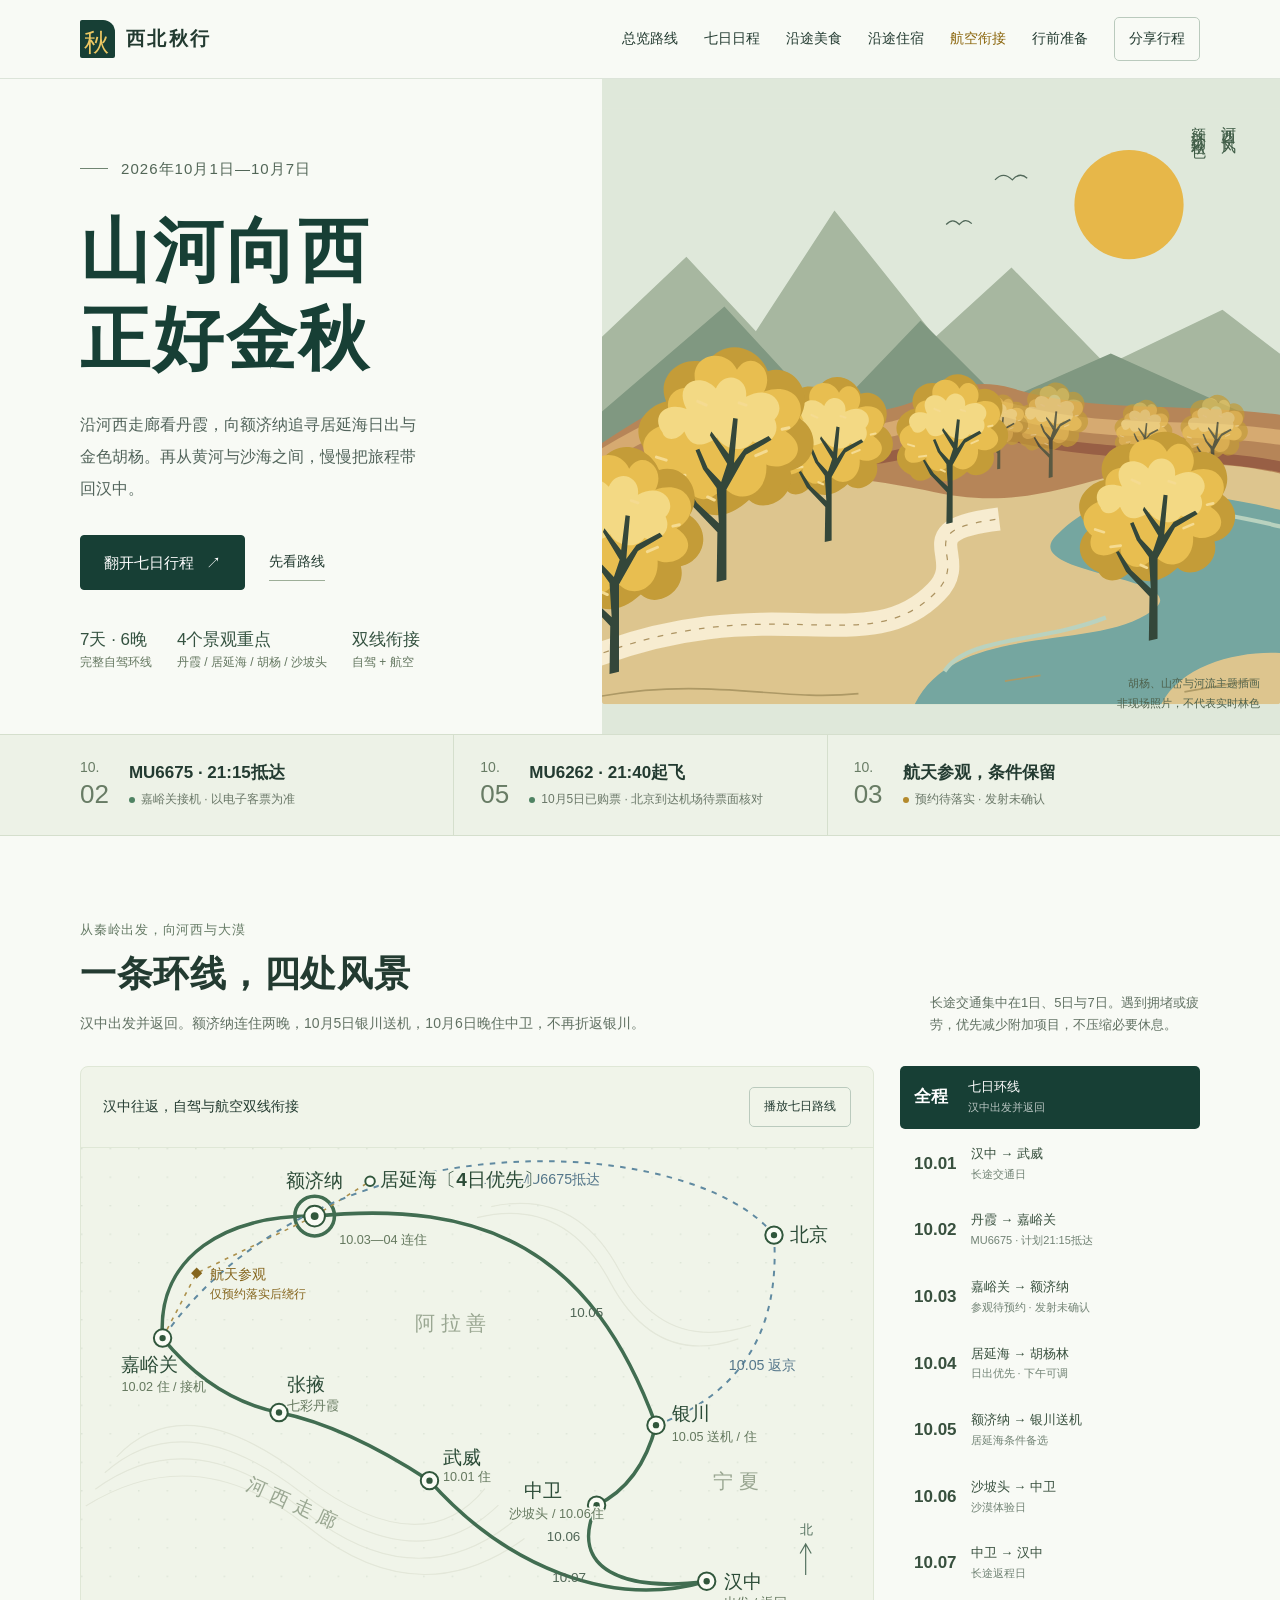
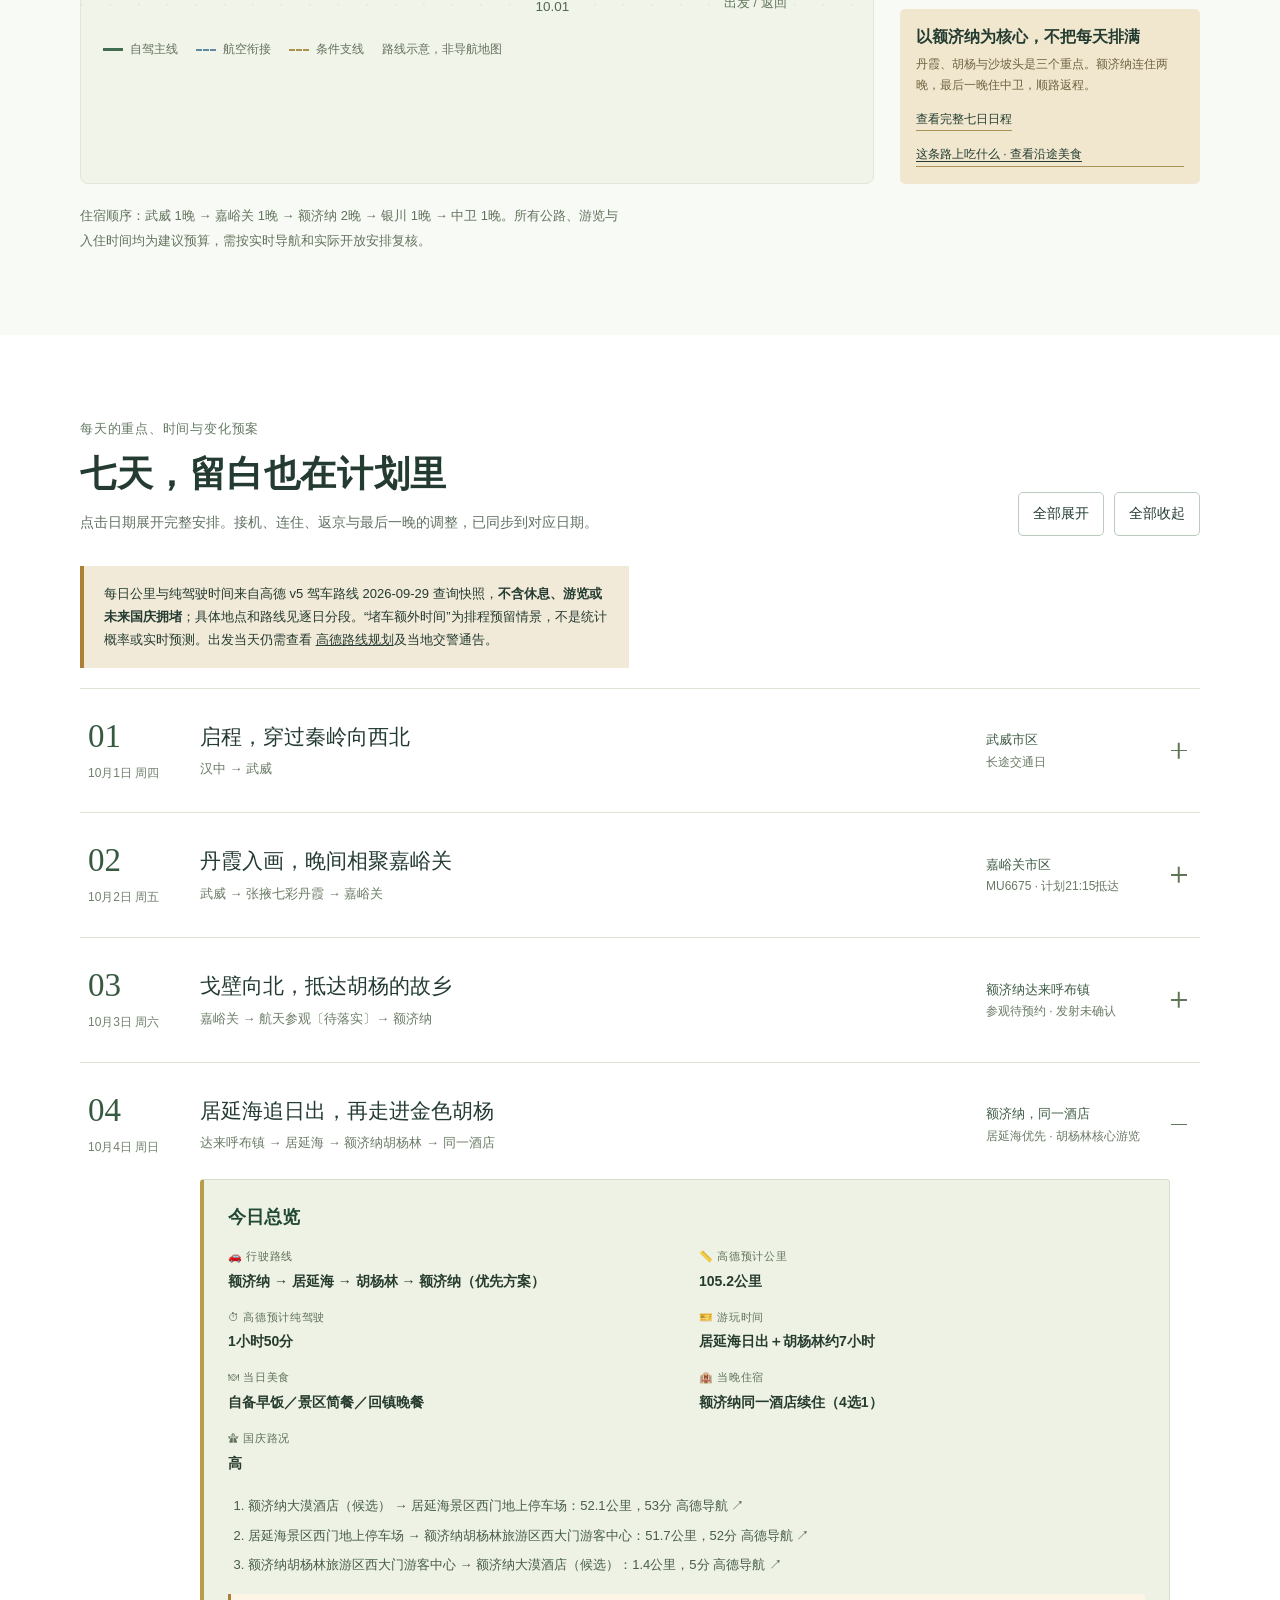
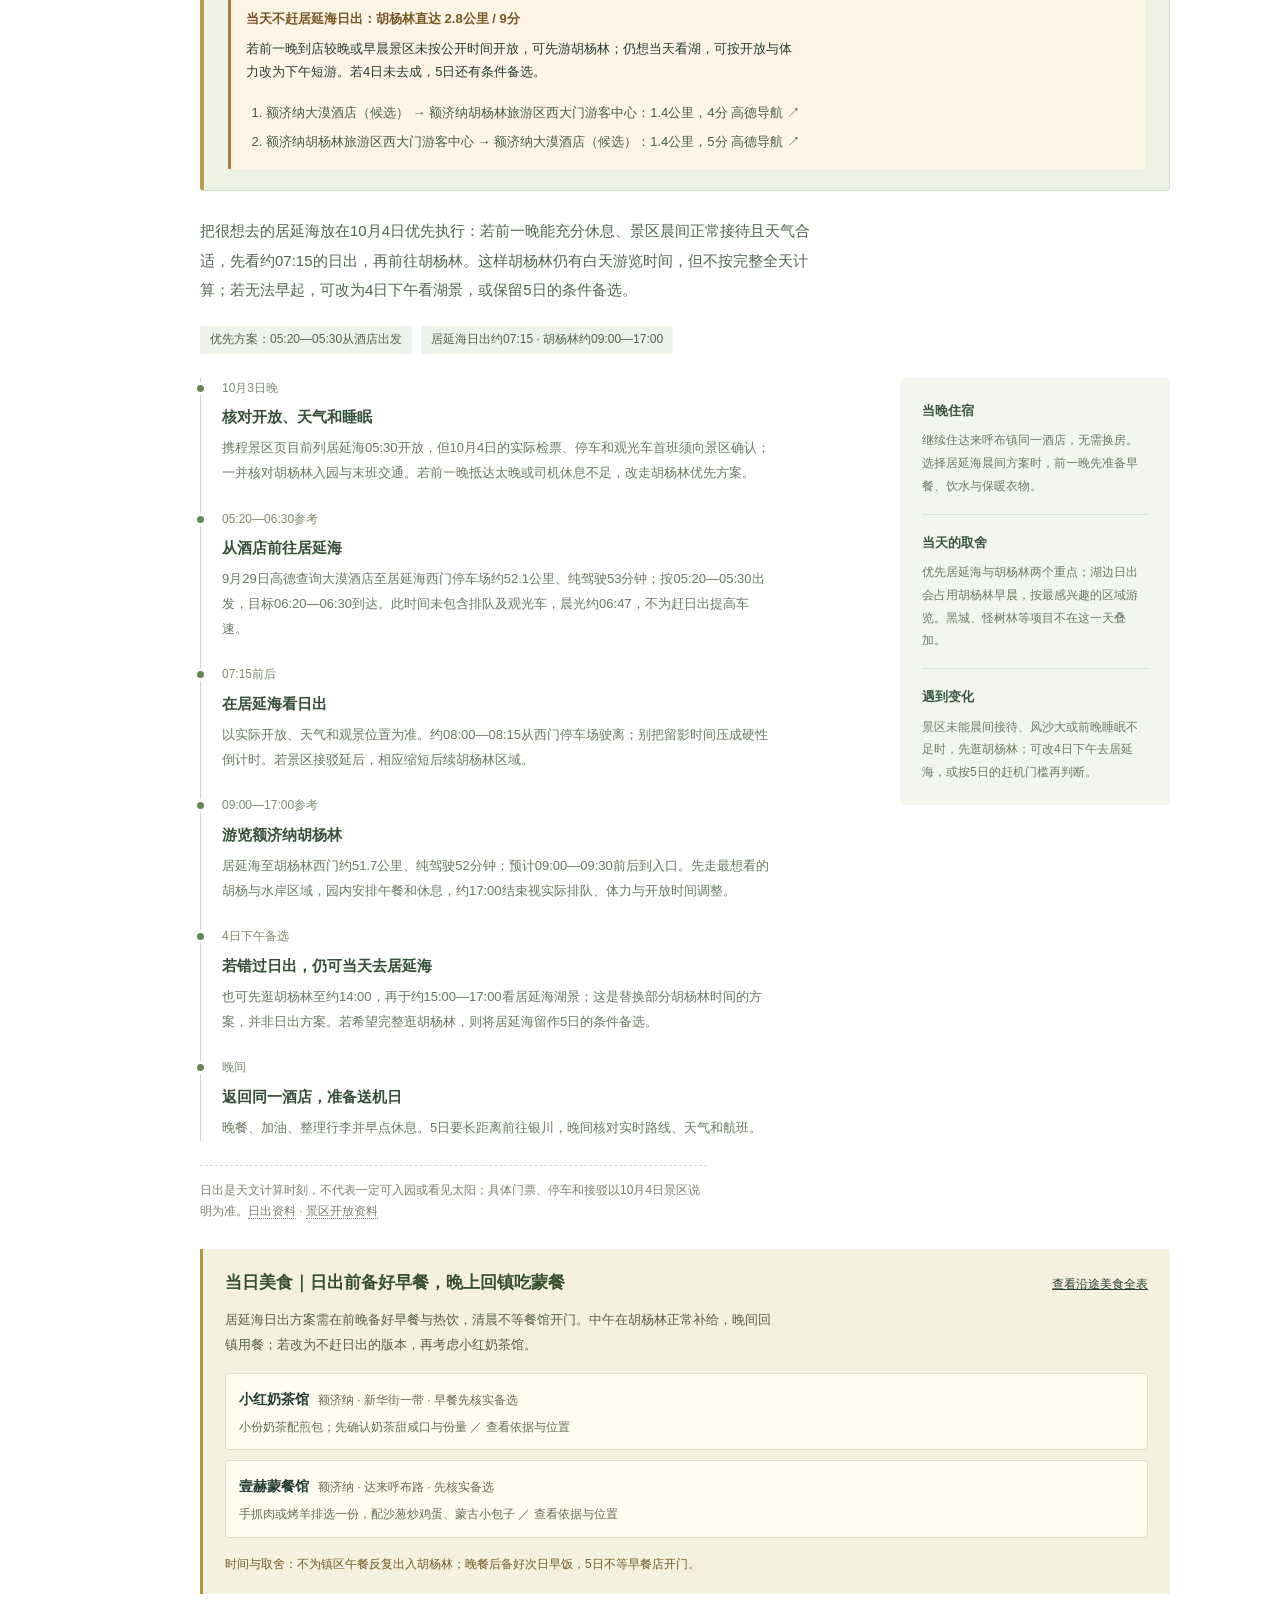
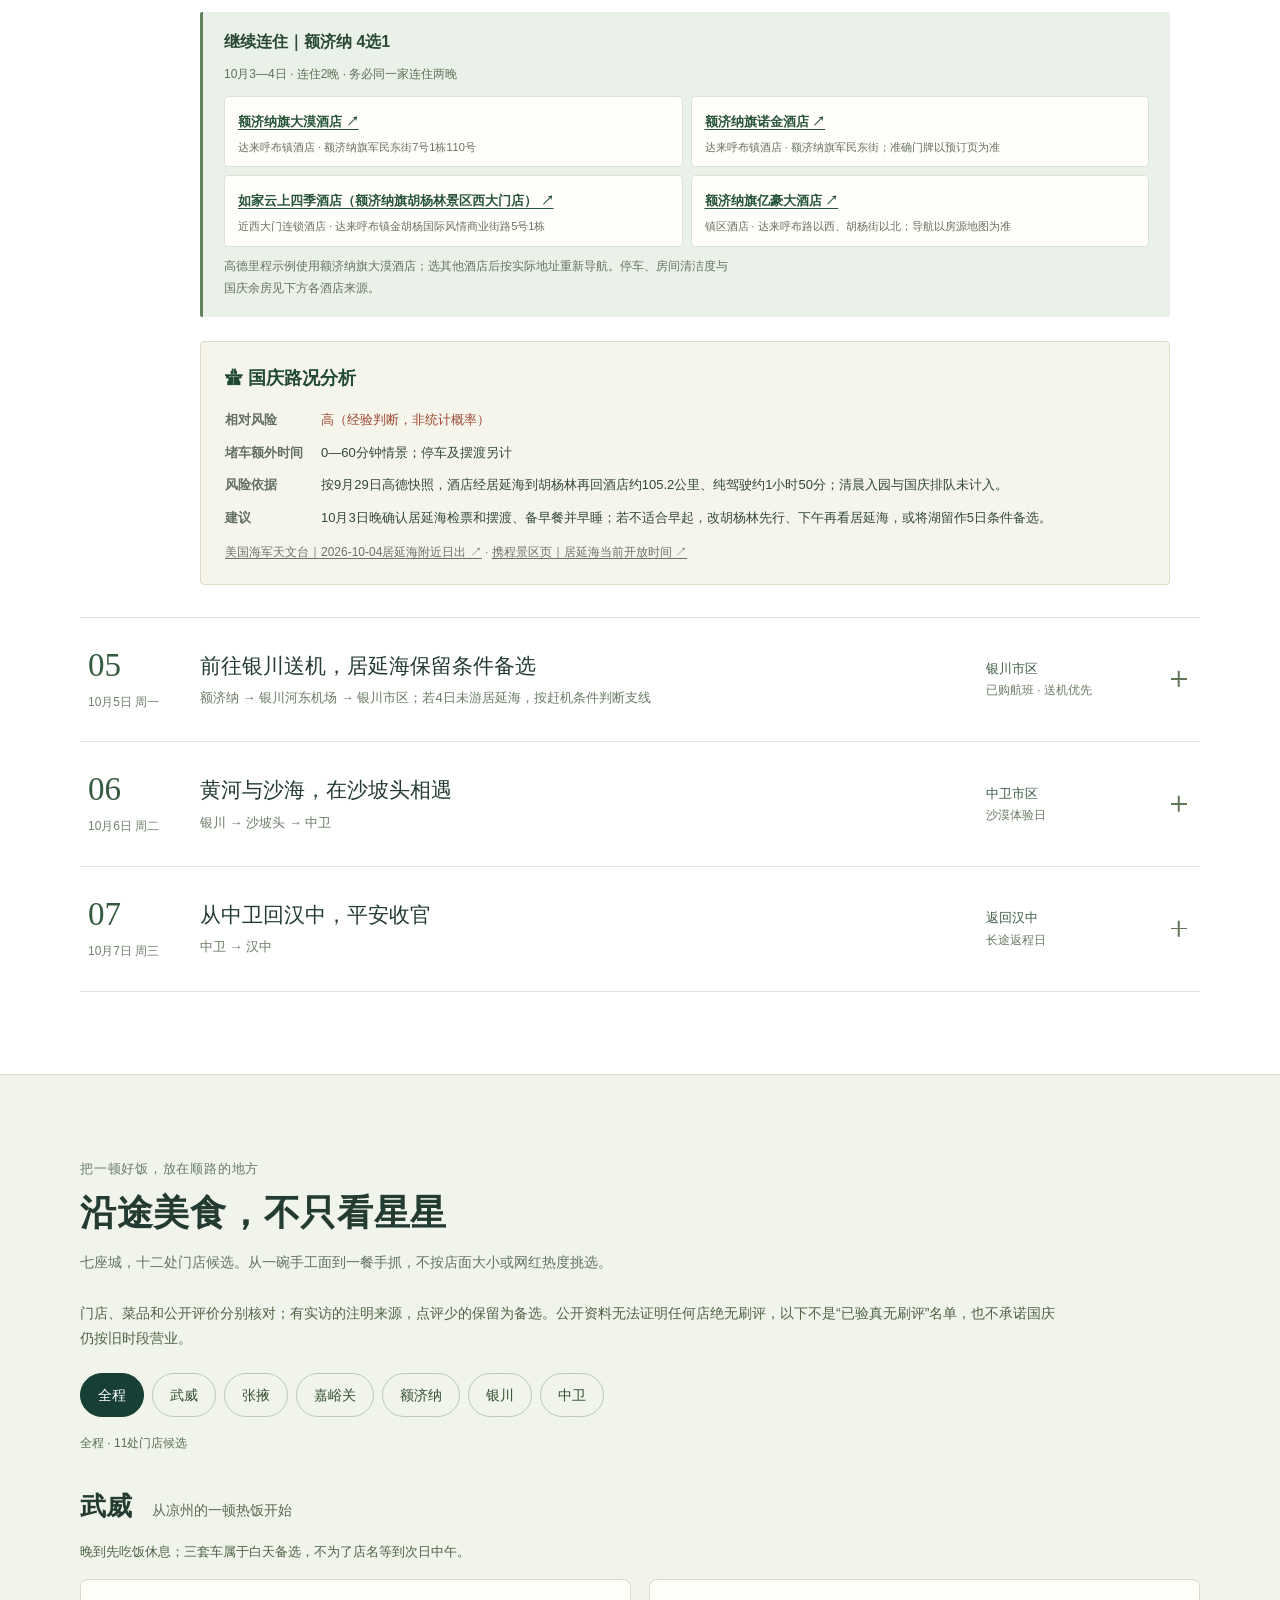
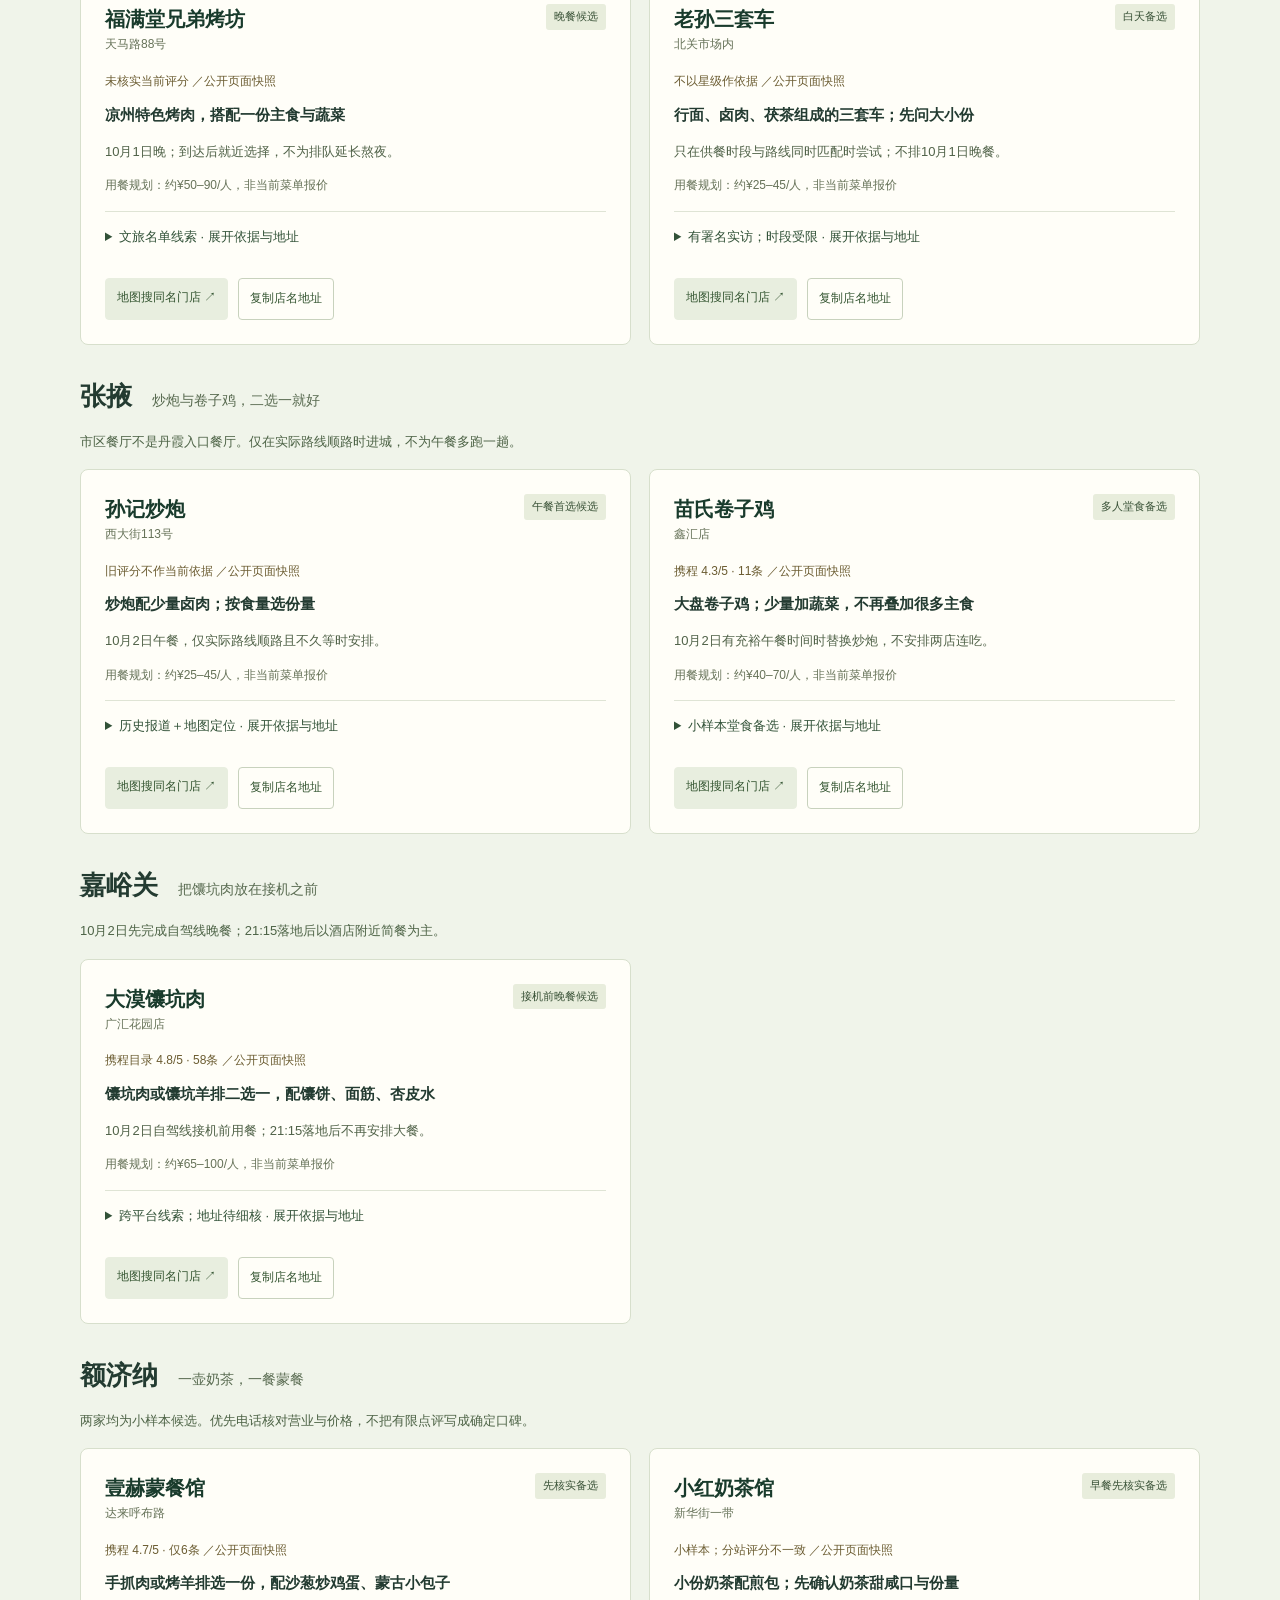
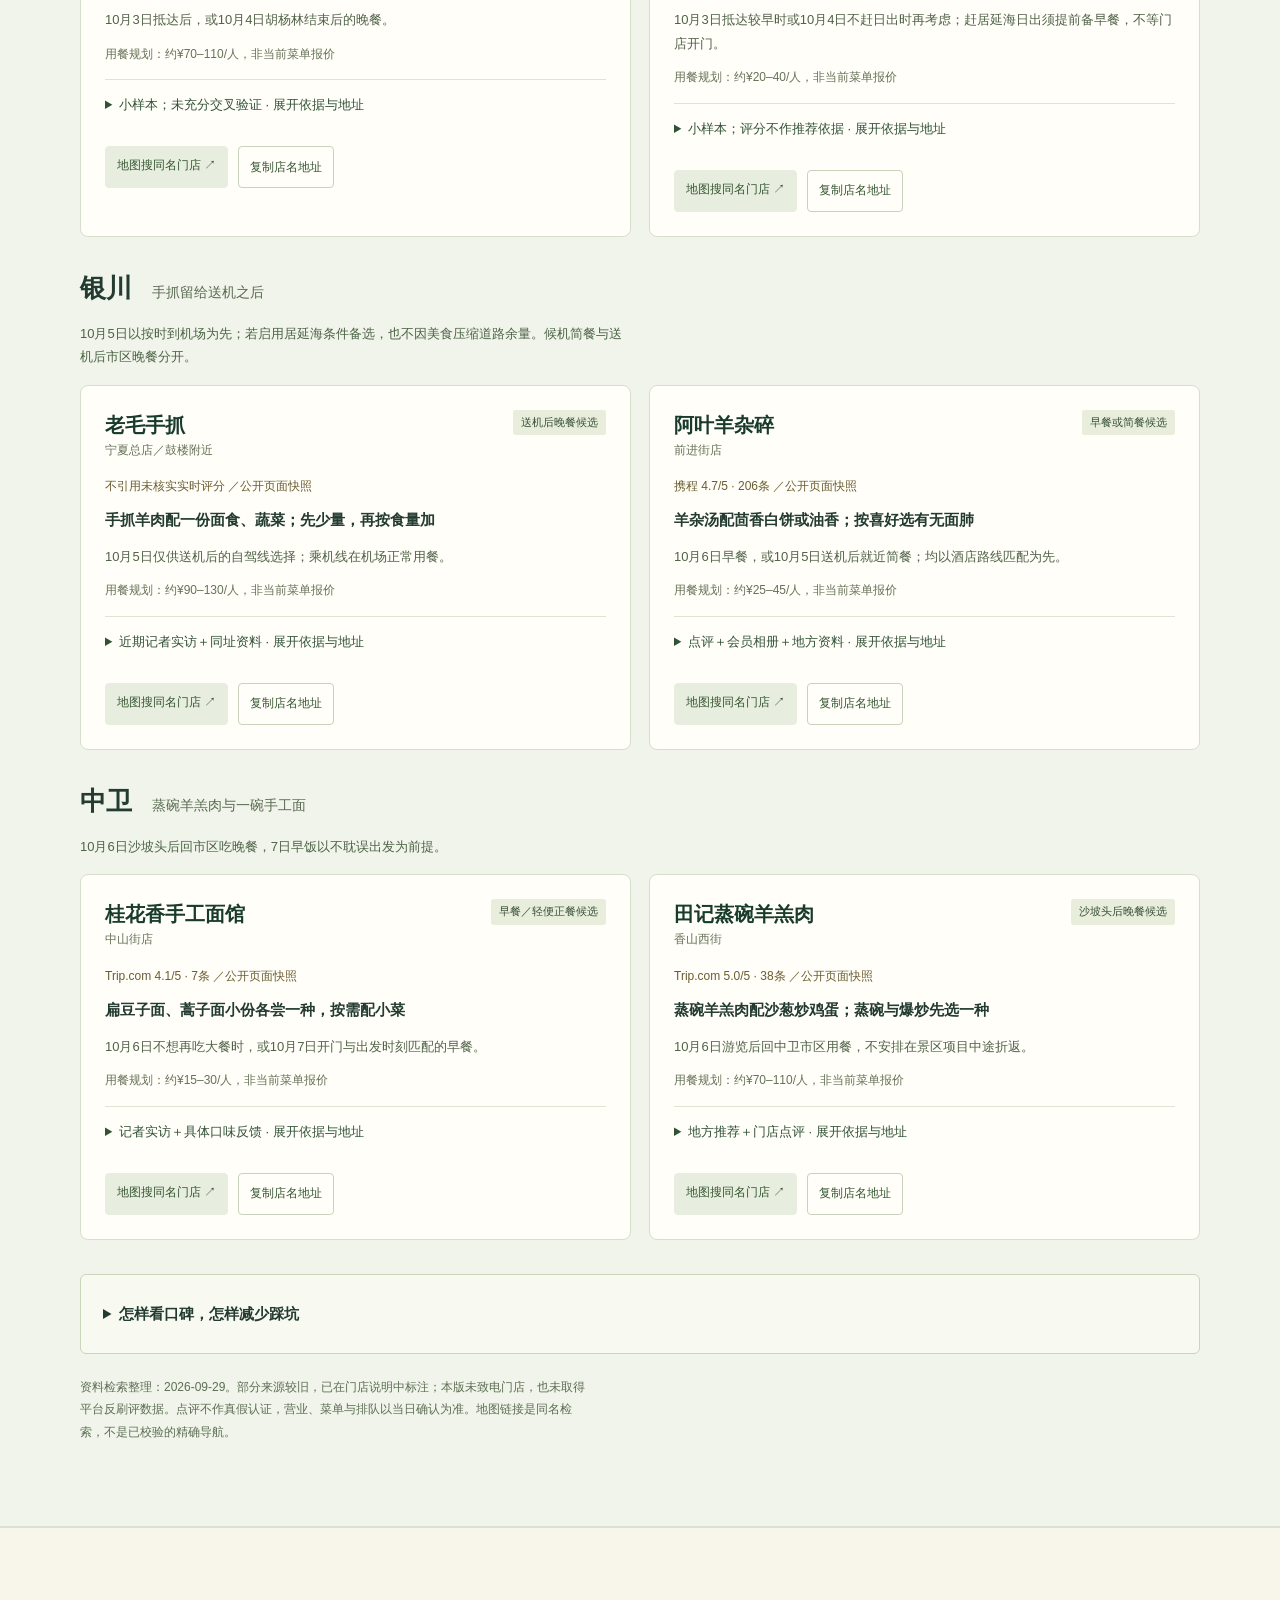
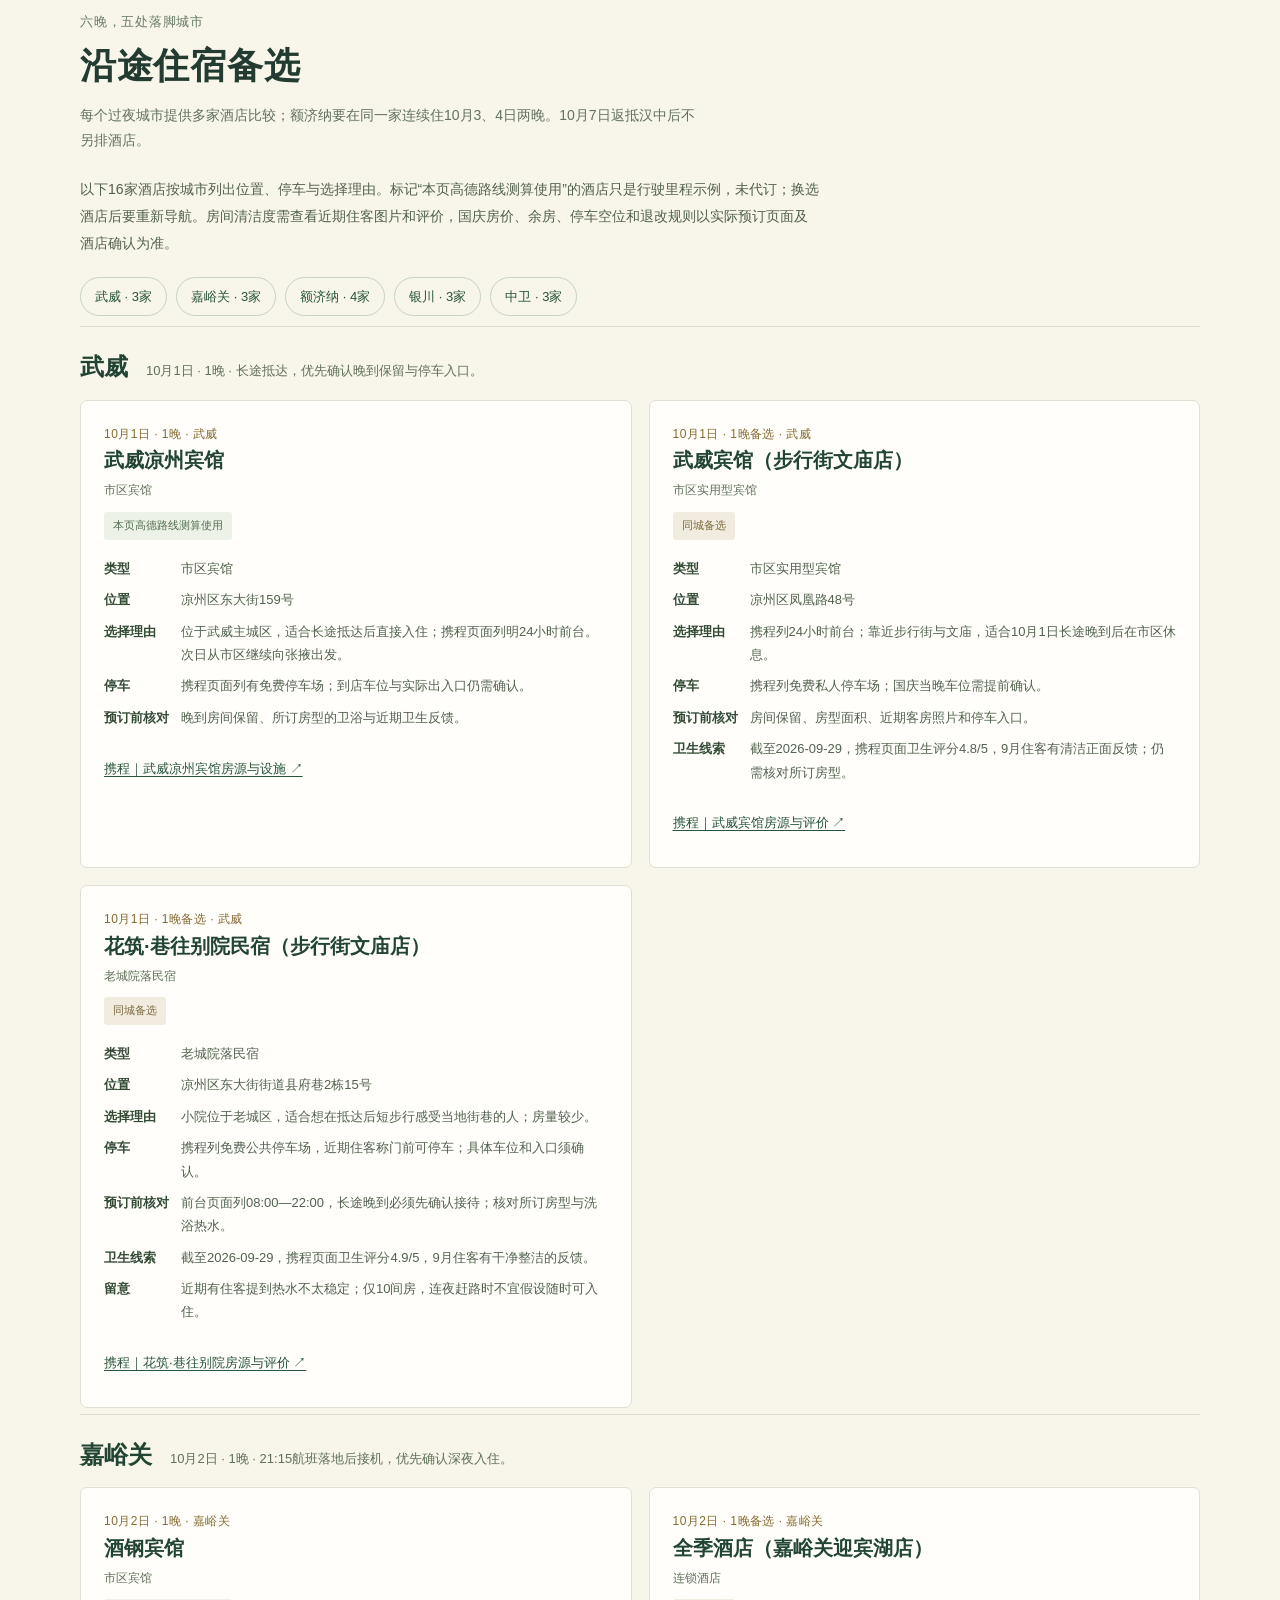
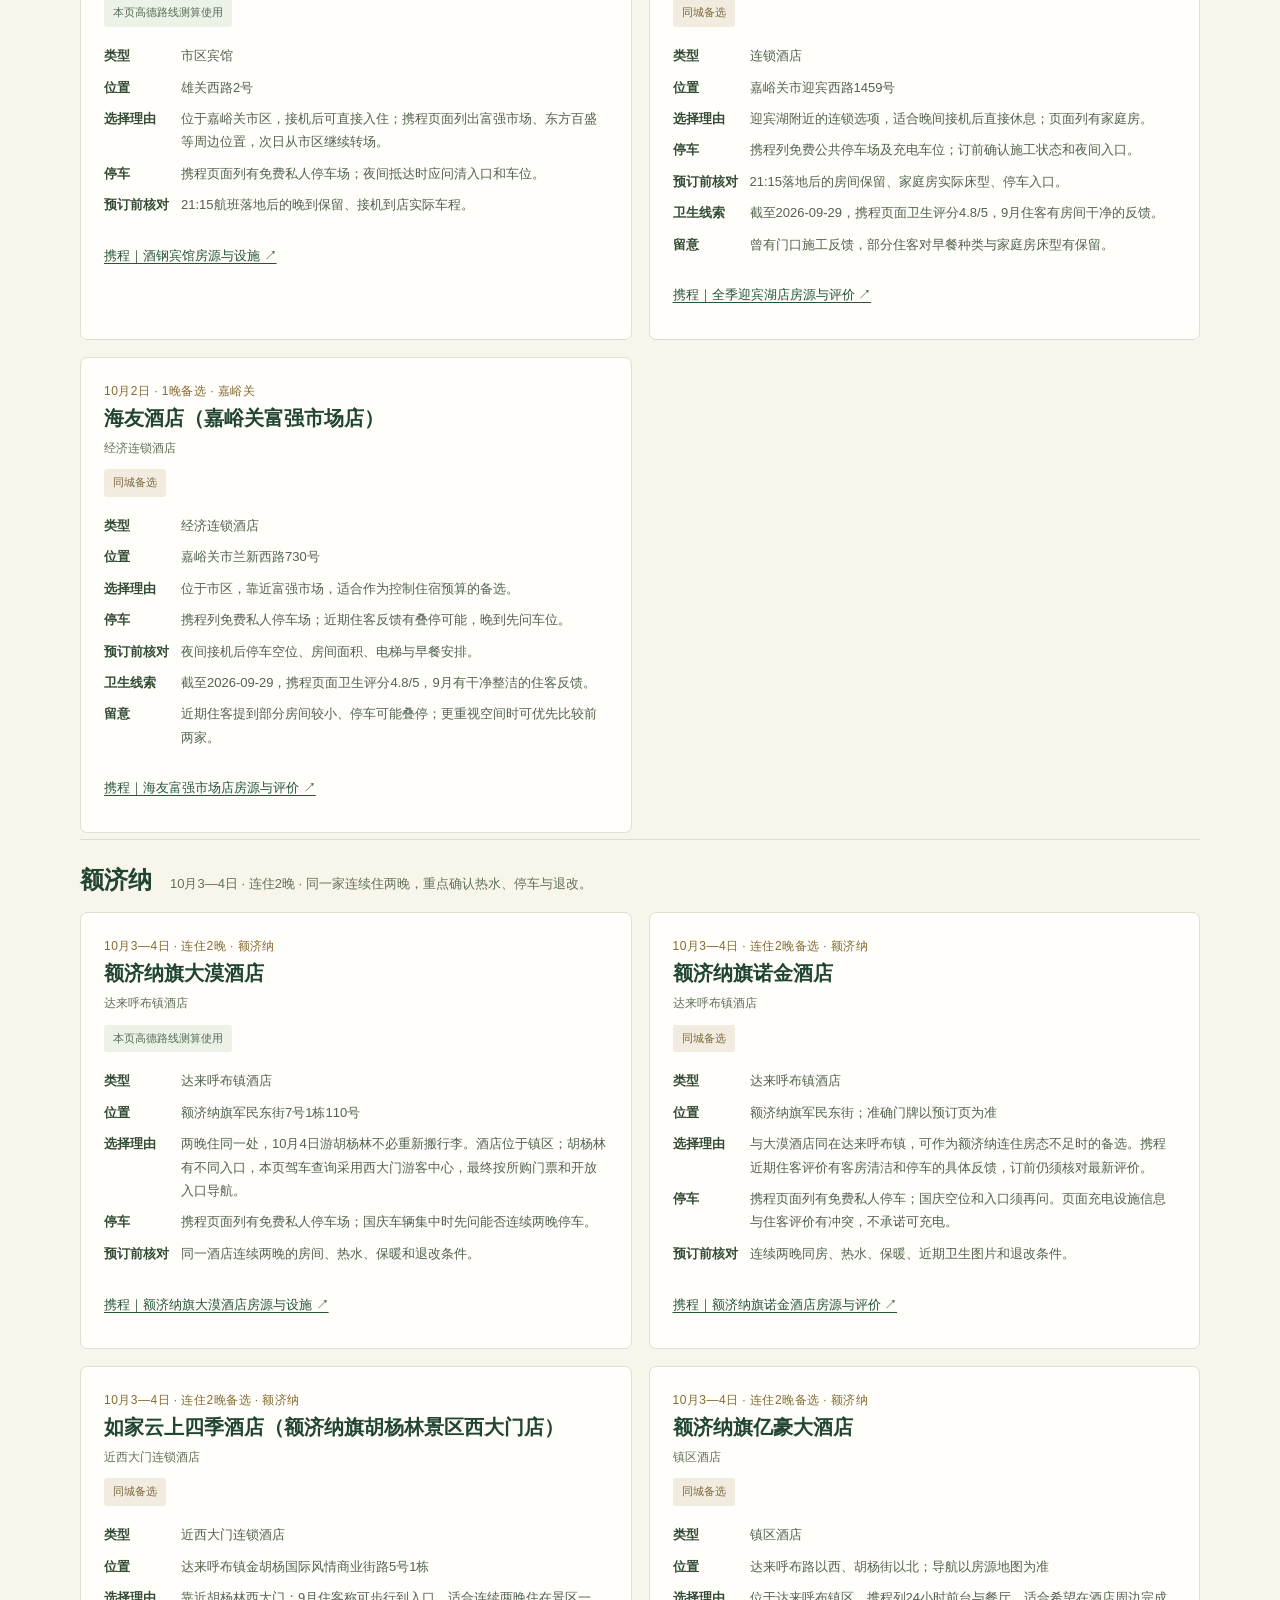
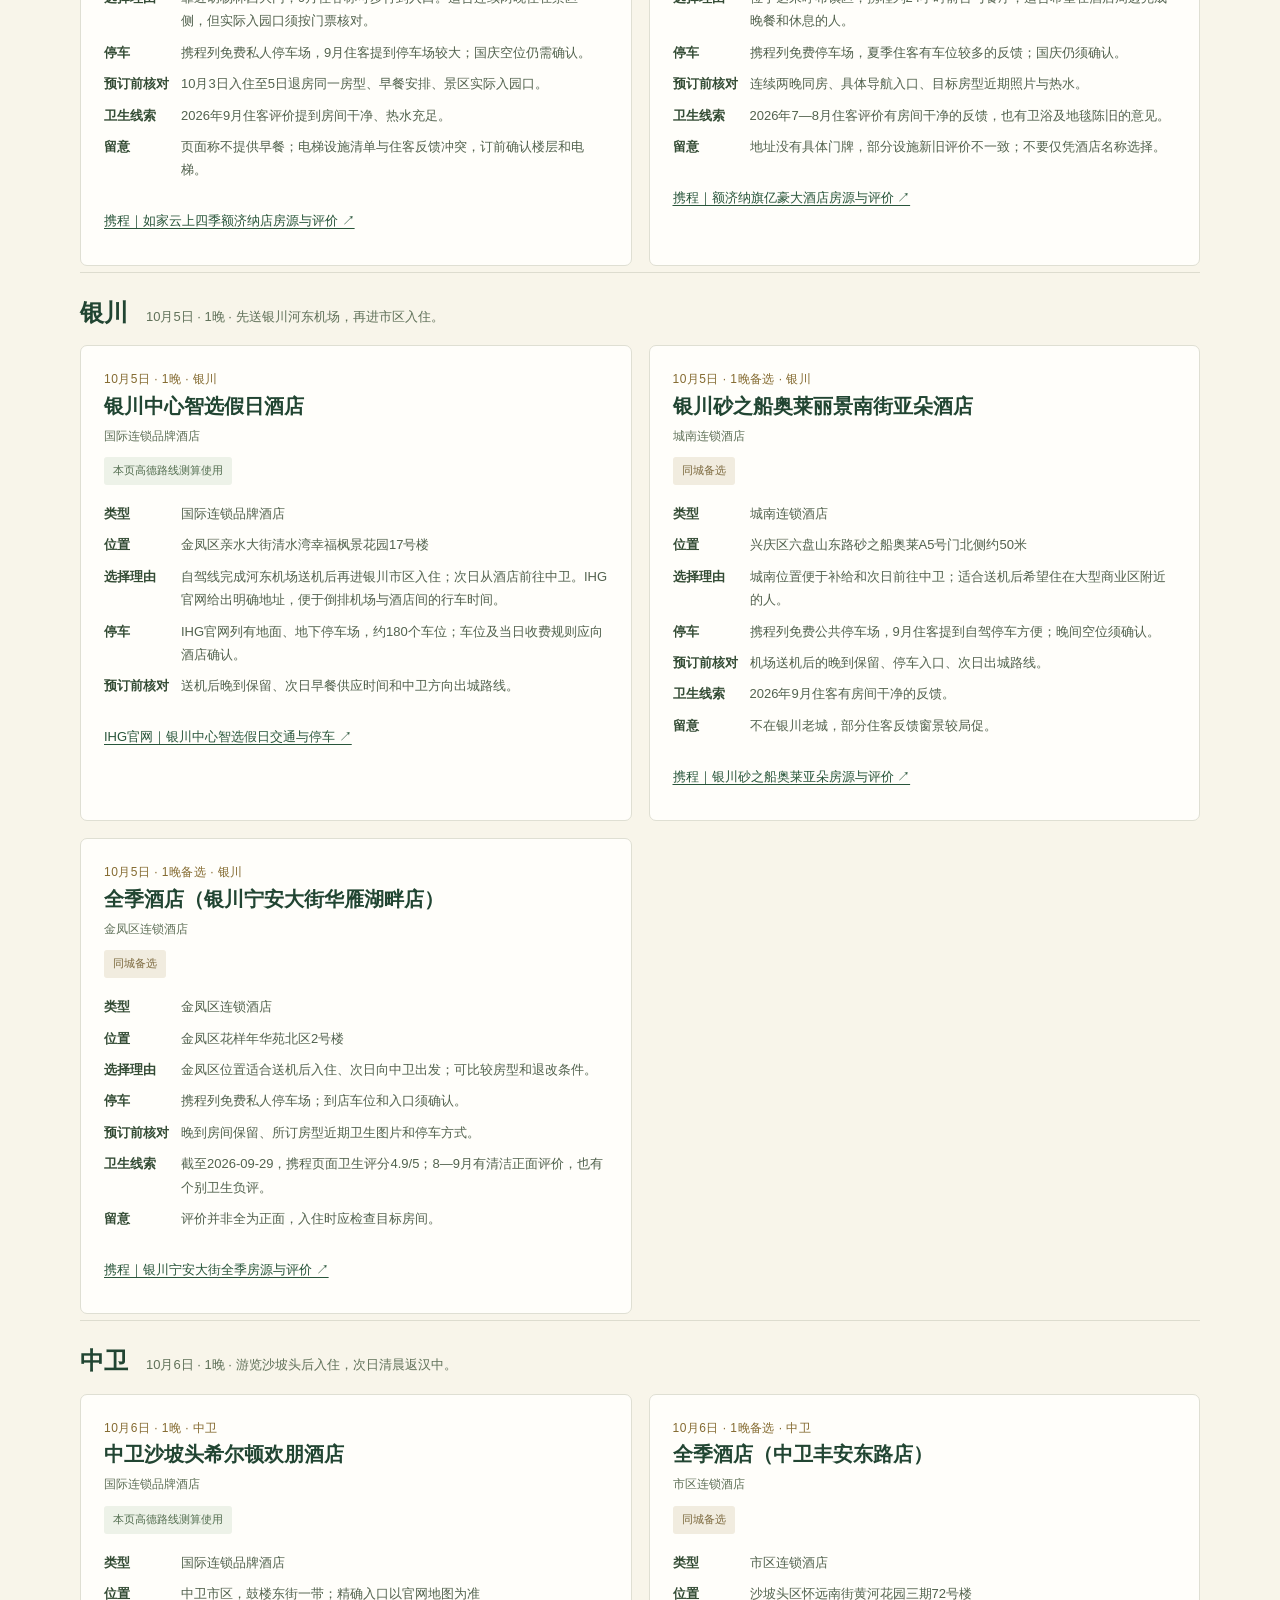
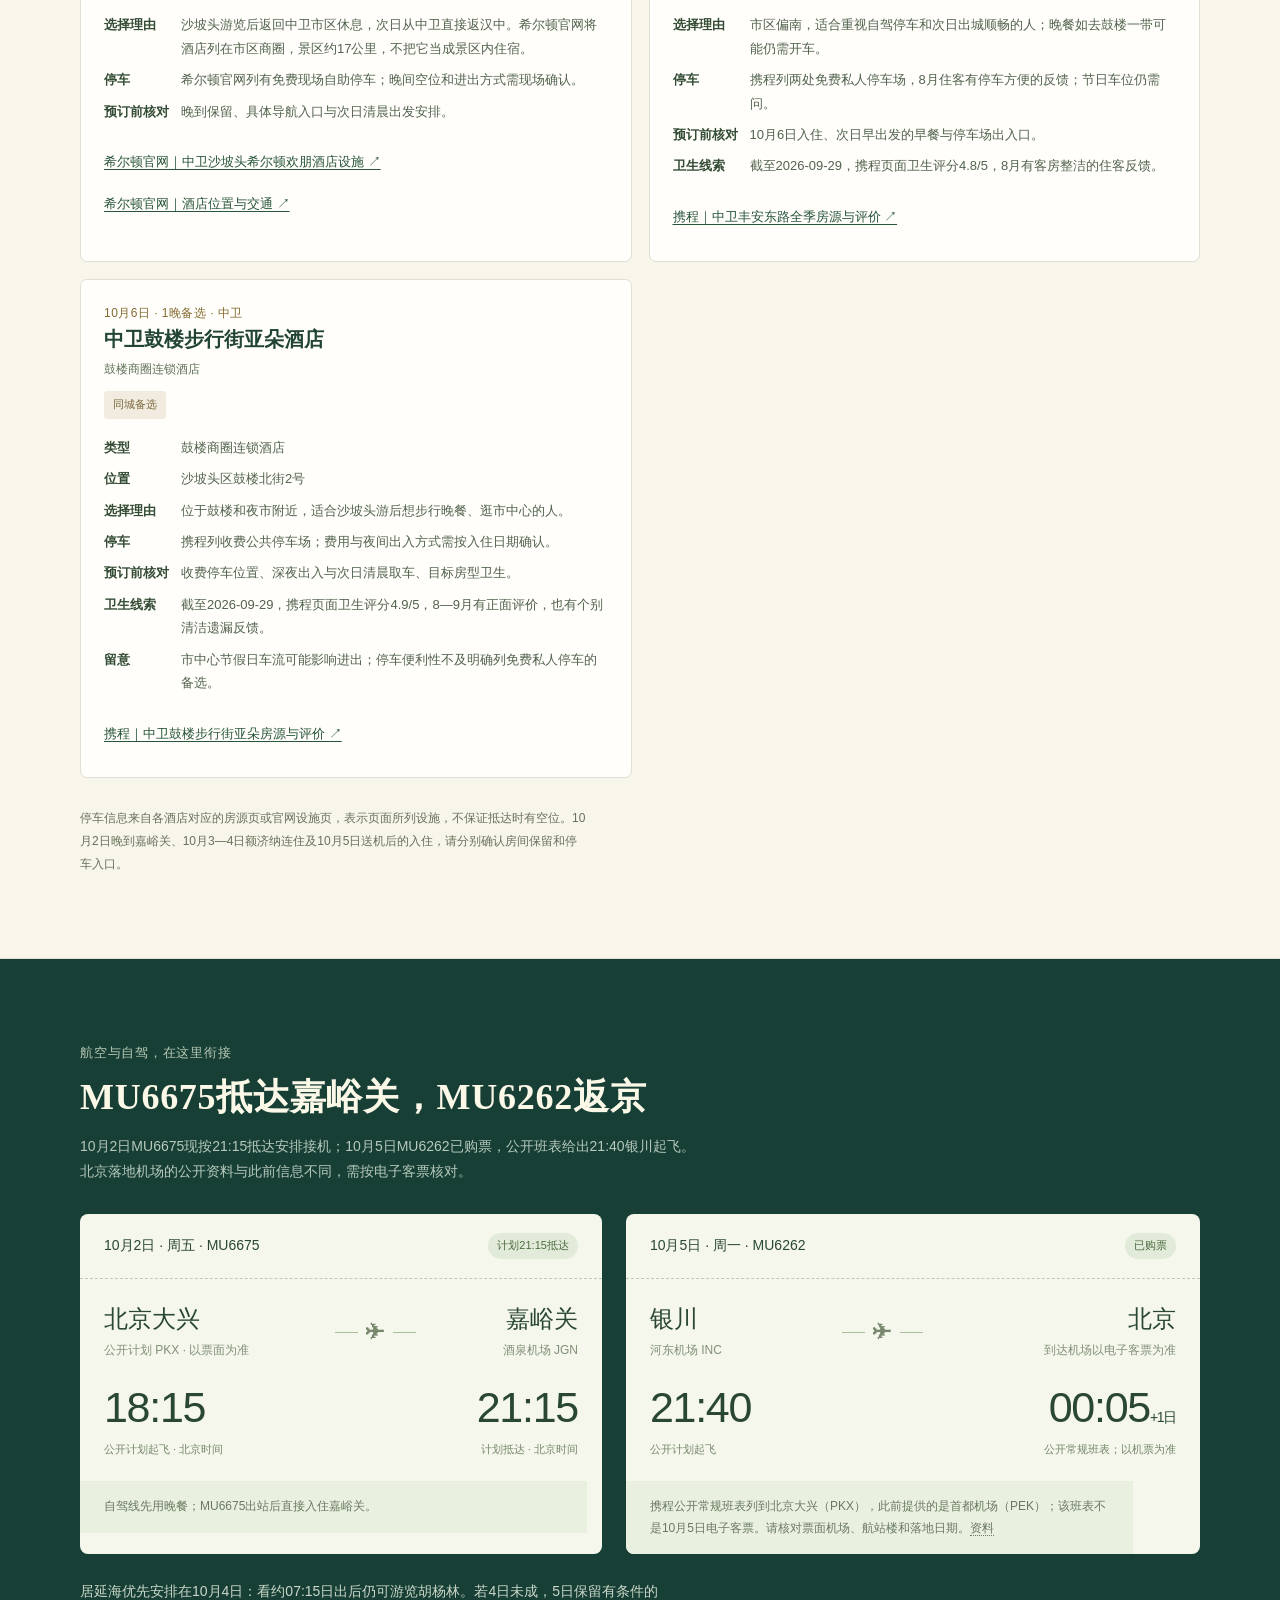
==== commit 274e21ff: "Add MU6675 arrival flight to northwest autumn plan" ====
--- a/northwest-autumn-2026/index.html
+++ b/northwest-autumn-2026/index.html
@@ -1,13 +1,13 @@
 <!DOCTYPE html>
-<html lang="zh-CN"><head><meta charset="utf-8"><meta name="viewport" content="width=device-width, initial-scale=1, viewport-fit=cover"><meta name="theme-color" content="#173f35"><meta name="description" content="2026年10月1日至7日西北自驾旅行手册：汉中、河西走廊、额济纳胡杨、银川与沙坡头。含21:15抵达接机、已购MU6262返京、10月4日居延海优先方案与5日条件备选、高德逐日驾驶数据、五城16家住宿备选与行前清单。"><meta property="og:title" content="西北秋行｜国庆七日旅行手册"><meta property="og:description" content="七天六晚，优先看居延海日出与金色胡杨。路线、日程、晚班返京与行前准备，一页随行。"><meta property="og:type" content="website"><meta property="og:locale" content="zh_CN"><meta property="og:url" content="https://chastelover.github.io/xinjiang-yili-roadtrip/northwest-autumn-2026/"><title>西北秋行｜2026国庆七日自驾旅行手册</title><link rel="stylesheet" href="style.css" data-bundle></head>
+<html lang="zh-CN"><head><meta charset="utf-8"><meta name="viewport" content="width=device-width, initial-scale=1, viewport-fit=cover"><meta name="theme-color" content="#173f35"><meta name="description" content="2026年10月1日至7日西北自驾旅行手册：汉中、河西走廊、额济纳胡杨、银川与沙坡头。含MU6675计划21:15抵达接机、已购MU6262返京、10月4日居延海优先方案与5日条件备选、高德逐日驾驶数据、五城16家住宿备选与行前清单。"><meta property="og:title" content="西北秋行｜国庆七日旅行手册"><meta property="og:description" content="七天六晚，优先看居延海日出与金色胡杨。路线、日程、晚班返京与行前准备，一页随行。"><meta property="og:type" content="website"><meta property="og:locale" content="zh_CN"><meta property="og:url" content="https://chastelover.github.io/xinjiang-yili-roadtrip/northwest-autumn-2026/"><title>西北秋行｜2026国庆七日自驾旅行手册</title><link rel="stylesheet" href="style.css" data-bundle></head>
 <body><a href="#itinerary" class="skip">跳到七日日程</a><header class="topbar"><nav class="nav wrap" aria-label="主要导航"><a href="#top" class="brand"><span class="brand-mark" aria-hidden="true">秋</span>西北秋行</a><div class="navlinks"><a href="#route">总览路线</a><a href="#itinerary">七日日程</a><a href="#flights">航空衔接</a><a href="#prepare">行前准备</a><button class="icon-btn" id="share" type="button">分享行程</button></div></nav></header>
 <main id="top"><section class="hero" aria-labelledby="hero-title"><div class="hero-inner"><div class="hero-copy"><p class="date-label">2026年10月1日—10月7日</p><h1 id="hero-title"><span>山河向西</span><span>正好金秋</span></h1><p class="hero-lead">沿河西走廊看丹霞，向额济纳追寻居延海日出与金色胡杨。再从黄河与沙海之间，慢慢把旅程带回汉中。</p><div class="hero-actions"><a class="primary" href="#itinerary">翻开七日行程 <span aria-hidden="true">↗</span></a><a class="text-action" href="#route">先看路线</a></div><div class="hero-foot"><div><strong>7天 · 6晚</strong>完整自驾环线</div><div><strong>4个景观重点</strong>丹霞 / 居延海 / 胡杨 / 沙坡头</div><div><strong>双线衔接</strong>自驾 + 航空</div></div></div><figure class="hero-art"><svg class="landscape" viewBox="0 0 820 720" role="img" aria-labelledby="land-title"><title id="land-title">金色胡杨、河西山峦与蜿蜒河流的原创主题插画</title><defs><clipPath id="land-crop"><rect width="820" height="720" rx="4"/></clipPath><g id="poplar"><path fill="#c49c38" d="M41 229C4 211 8 180 28 164C-9 126 27 95 49 91C35 60 66 28 103 40C129 3 173 21 184 51C218 40 247 80 226 113C258 135 246 176 214 183C223 218 180 242 159 222C129 249 105 246 86 230C69 246 49 244 41 229Z"/><path fill="#e8be50" d="M31 174C4 151 24 119 62 121C38 93 57 65 91 75C71 30 127 15 143 49C161 20 195 49 179 78C228 61 245 113 208 131C245 155 210 187 182 175C185 213 148 232 125 204C98 240 72 210 74 193C49 214 21 202 31 174Z"/><path fill="#f3d984" d="M44 132C29 113 45 90 76 101C57 66 95 51 115 74C126 48 159 59 155 85C189 66 211 97 193 115C203 136 181 154 164 144C150 164 122 151 117 139C83 162 76 136 73 131C64 144 47 144 44 132Z"/><path fill="#34473a" d="M116 331L129 328L129 208L155 162L189 142L185 137L153 154L139 173L144 114L138 113L132 161L109 131L107 136L130 174L122 198L104 179L93 154L88 156L98 181L116 206L119 253L90 226L71 197L67 199L82 228L117 265Z"/><path d="M36 165l13 4m10 22l15-2m72-96l9 3m13 67l14-6m-69 65l-9-4m99-90l9-2m-121-35l11 5" stroke="#f5db91" stroke-width="4" stroke-linecap="round"/></g></defs><g clip-path="url(#land-crop)"><rect width="820" height="720" fill="#dfe8da"/><circle cx="637" cy="116" r="66" fill="#e7b749"/><path d="M-50 323L102 179L186 269L281 123L403 276L495 192L610 310L750 243L887 348V510H-50Z" fill="#a7b7a0"/><path d="M0 366L148 239L272 374L385 256L483 354L615 296L820 388V490H0Z" fill="#809881"/><path d="M0 404C119 325 173 316 257 352C362 399 404 311 496 338C597 369 698 354 820 370V573H0Z" fill="#b68558"/><path d="M-10 427C120 347 172 345 257 380C358 422 406 338 501 367C614 398 716 380 831 399" fill="none" stroke="#d6aa71" stroke-width="18"/><path d="M-10 462C118 382 179 380 266 414C358 448 416 377 511 399C618 422 732 414 831 435" fill="none" stroke="#985f45" stroke-width="13"/><path d="M0 514C208 432 272 438 390 461C562 503 619 396 820 441V720H0Z" fill="#ddc58e"/><path d="M820 485C629 438 576 490 549 516C500 565 723 565 665 607C597 658 429 618 378 720H676C700 672 770 655 820 658Z" fill="#75a6a0"/><path d="M820 505C639 462 616 490 602 514M609 615C531 646 443 637 414 680" stroke="#b9d2bf" stroke-width="5" fill="none"/><path d="M-30 670C202 573 319 672 404 584C447 540 366 510 480 496" stroke="#f7ecd0" stroke-width="28" fill="none"/><path d="M-30 670C202 573 319 672 404 584C447 540 366 510 480 496" stroke="#ad9462" stroke-width="1.5" stroke-dasharray="7 10" fill="none"/><g opacity=".7"><use href="#poplar" transform="translate(695 339) scale(.35)"/><use href="#poplar" transform="translate(616 346) scale(.3)"/><use href="#poplar" transform="translate(497 324) scale(.37)"/><use href="#poplar" transform="translate(444 340) scale(.29)"/></g><use href="#poplar" transform="translate(195 312) scale(.64)"/><use href="#poplar" transform="translate(349 310) scale(.58)"/><use href="#poplar" transform="translate(33 271) scale(.91)"/><use href="#poplar" transform="translate(567 375) scale(.81)"/><use href="#poplar" transform="translate(-93 392) scale(.88)"/><path d="M0 710C134 687 213 717 310 707M487 692l43-7m174 20l85-15" stroke="#ad9965" fill="none" stroke-width="2"/><g stroke="#52695a" stroke-width="1.5" fill="none"><path d="M475 86q10-11 21 0q9-10 18-2M416 140q8-9 16 0q7-9 15-1"/></g></g></svg>
 <span class="land-stamp" aria-hidden="true">河西长风<br>额济纳秋色</span><figcaption class="art-caption">胡杨、山峦与河流主题插画<br>非现场照片，不代表实时林色</figcaption></figure></div></section>
-<div class="status-strip"><div class="status-grid wrap"><a class="status-item" href="#day-2"><span class="status-date">10.<b>02</b></span><span class="status-main"><strong>21:15 抵达嘉峪关</strong><span class="tiny-status">计划抵达时刻已确认</span></span></a><a class="status-item" href="#flights"><span class="status-date">10.<b>05</b></span><span class="status-main"><strong>MU6262 · 21:40起飞</strong><span class="tiny-status">10月5日已购票 · 北京到达机场待票面核对</span></span></a><a class="status-item" href="#space"><span class="status-date">10.<b>03</b></span><span class="status-main"><strong>航天参观，条件保留</strong><span class="tiny-status pending">预约待落实 · 发射未确认</span></span></a></div></div>
-<section class="section" id="route" aria-labelledby="route-title"><div class="wrap"><div class="section-heading"><div><span class="subhead">从秦岭出发，向河西与大漠</span><h2 id="route-title">一条环线，四处风景</h2><p>汉中出发并返回。额济纳连住两晚，10月5日银川送机，10月6日晚住中卫，不再折返银川。</p></div><p class="side-note">长途交通集中在1日、5日与7日。遇到拥堵或疲劳，优先减少附加项目，不压缩必要休息。</p></div><div class="route-layout"><div class="map-panel"><div class="map-top"><span id="route-label">汉中往返，自驾与航空双线衔接</span><button id="play-route" class="icon-btn" type="button" aria-pressed="false">播放七日路线</button></div><div class="map-scroller" tabindex="0" aria-label="路线示意图，可横向滚动"><svg viewBox="0 0 1000 610" class="route-svg" role="img" aria-labelledby="map-title map-desc"><title id="map-title">西北七日自驾与航空衔接示意</title><desc id="map-desc">汉中、武威、张掖、嘉峪关、额济纳、居延海〔10月4日优先、5日条件备选〕、银川、中卫、汉中。10月2日从北京飞抵嘉峪关，5日乘MU6262从银川返京。航天参观为条件支线。示意图不按精确比例绘制，不可用于导航。</desc><defs><pattern id="map-grid" width="36" height="36" patternUnits="userSpaceOnUse"><circle cx="1" cy="1" r="1" fill="#d6dfd0"/></pattern></defs><rect width="1000" height="610" fill="url(#map-grid)"/><g fill="none" stroke="#e3e7d9" stroke-width="1.5"><path d="M45 390Q130 300 280 414T510 430M30 410Q130 321 278 435T527 451M18 431Q138 343 280 457T545 472M6 452Q146 365 286 478T560 493M500 88Q610 61 668 169T830 241M518 74Q625 51 680 155T846 224"/></g><g fill="#9aa792" font-size="25" letter-spacing="7"><text x="207" y="431" transform="rotate(24 207 431)">河西走廊</text><text x="422" y="230">阿拉善</text><text x="798" y="429">宁夏</text></g><g class="route-lines"><path data-segment="1" d="M790 547C668 583 535 527 440 420"/><path data-segment="2" d="M440 420Q334 351 250 334T103 240"/><path data-segment="3" d="M103 240C95 136 185 84 295 86"/><circle data-segment="4" cx="295" cy="86" r="25"/><path data-segment="5" d="M295 86C509 65 645 128 726 350"/><path data-segment="6" d="M726 350Q707 424 651 451"/><path data-segment="7" d="M651 451C613 533 688 561 790 547"/></g><path class="optional-line" d="M103 240L146 158L295 86"/><path class="optional-line" d="M295 86L365 42"/><g class="flight-lines" fill="none" stroke="#608aa1" stroke-width="2.5" stroke-dasharray="7 8"><path data-flight="2" d="M875 110C777-15 309-52 103 240"/><path data-flight="5" d="M726 350Q887 291 875 110"/></g><g font-size="18" fill="#54768a"><text x="502" y="46">10.02 航空抵达</text><text x="818" y="280">10.05 返京</text></g><g class="map-places"><g transform="translate(790 547)"><circle r="11"/><circle r="4"/><text x="22" y="8">汉中</text><text class="place-sub" x="22" y="32">出发 / 返回</text></g><g transform="translate(440 420)"><circle r="11"/><circle r="4"/><text x="17" y="-21">武威</text><text class="place-sub" x="17" y="1">10.01 住</text></g><g transform="translate(250 334)"><circle r="11"/><circle r="4"/><text x="10" y="-27">张掖</text><text class="place-sub" x="10" y="-3">七彩丹霞</text></g><g transform="translate(103 240)"><circle r="11"/><circle r="4"/><text x="-52" y="41">嘉峪关</text><text class="place-sub" x="-52" y="67">10.02 住 / 接机</text></g><g transform="translate(295 86)"><circle r="13"/><circle r="5"/><text x="-36" y="-37">额济纳</text><text class="place-sub" x="31" y="35">10.03—04 连住</text></g><g transform="translate(365 42)"><circle r="6"/><text x="13" y="6" font-size="15">居延海〔4日优先〕</text></g><g transform="translate(726 350)"><circle r="11"/><circle r="4"/><text x="20" y="-7">银川</text><text class="place-sub" x="20" y="20">10.05 送机 / 住</text></g><g transform="translate(651 451)"><circle r="11"/><circle r="4"/><text x="-92" y="-10">中卫</text><text class="place-sub" x="-110" y="16">沙坡头 / 10.06住</text></g><g transform="translate(875 110)"><circle r="11"/><circle r="4"/><text x="20" y="8">北京</text></g></g><g fill="#85651d"><path d="M146 151l7 7-7 7-7-7Z"/><text x="163" y="166" font-size="18">航天参观</text><text x="163" y="189" font-size="15">仅预约落实后绕行</text></g><g font-size="17" fill="#506656"><text x="595" y="548">10.07</text><text x="588" y="496">10.06</text><text x="617" y="213">10.05</text><text x="574" y="584">10.01</text></g><g transform="translate(915 500)" fill="none" stroke="#53705e"><path d="M0 39V0m-7 12L0 0l7 12" stroke-width="1.5"/><text y="-12" x="-7" fill="#53705e" stroke="none" font-size="17">北</text></g></svg>
-</div><div class="map-key"><span><i></i>自驾主线</span><span><i class="air"></i>航空衔接</span><span><i class="optional"></i>条件支线</span><span>路线示意，非导航地图</span></div><p class="map-notice">图面可横向滑动；也可选择下方日期查看当天重点。</p></div><div class="day-switcher" aria-label="按日期切换路线"><button type="button" class="day-switch" data-map-day="0" aria-pressed="true"><span class="switch-date">全程</span><span class="switch-copy"><strong>七日环线</strong><small>汉中出发并返回</small></span></button><button type="button" class="day-switch" data-map-day="1" aria-pressed="false"><span class="switch-date">10.01</span><span class="switch-copy"><strong>汉中 → 武威</strong><small>长途交通日</small></span></button><button type="button" class="day-switch" data-map-day="2" aria-pressed="false"><span class="switch-date">10.02</span><span class="switch-copy"><strong>丹霞 → 嘉峪关</strong><small>21:15抵达已确认</small></span></button><button type="button" class="day-switch" data-map-day="3" aria-pressed="false"><span class="switch-date">10.03</span><span class="switch-copy"><strong>嘉峪关 → 额济纳</strong><small>参观待预约 · 发射未确认</small></span></button><button type="button" class="day-switch" data-map-day="4" aria-pressed="false"><span class="switch-date">10.04</span><span class="switch-copy"><strong>居延海 → 胡杨林</strong><small>日出优先 · 下午可调</small></span></button><button type="button" class="day-switch" data-map-day="5" aria-pressed="false"><span class="switch-date">10.05</span><span class="switch-copy"><strong>额济纳 → 银川送机</strong><small>居延海条件备选</small></span></button><button type="button" class="day-switch" data-map-day="6" aria-pressed="false"><span class="switch-date">10.06</span><span class="switch-copy"><strong>沙坡头 → 中卫</strong><small>沙漠体验日</small></span></button><button type="button" class="day-switch" data-map-day="7" aria-pressed="false"><span class="switch-date">10.07</span><span class="switch-copy"><strong>中卫 → 汉中</strong><small>长途返程日</small></span></button><div class="route-summary" aria-live="polite"><h3 id="route-summary-title">以额济纳为核心，不把每天排满</h3><p id="route-summary-copy">丹霞、居延海、胡杨与沙坡头都是想去的风景。额济纳连住两晚，优先4日看居延海日出，5日按赶机条件灵活调整。</p><a id="route-detail" href="#itinerary">查看完整七日日程</a></div></div></div><p class="overview-line">住宿顺序：武威 1晚 → 嘉峪关 1晚 → 额济纳 2晚 → 银川 1晚 → 中卫 1晚。所有公路、游览与入住时间均为建议预算，需按实时导航和实际开放安排复核。</p></div></section>
+<div class="status-strip"><div class="status-grid wrap"><a class="status-item" href="#day-2"><span class="status-date">10.<b>02</b></span><span class="status-main"><strong>MU6675 · 21:15抵达</strong><span class="tiny-status">嘉峪关接机 · 以电子客票为准</span></span></a><a class="status-item" href="#flights"><span class="status-date">10.<b>05</b></span><span class="status-main"><strong>MU6262 · 21:40起飞</strong><span class="tiny-status">10月5日已购票 · 北京到达机场待票面核对</span></span></a><a class="status-item" href="#space"><span class="status-date">10.<b>03</b></span><span class="status-main"><strong>航天参观，条件保留</strong><span class="tiny-status pending">预约待落实 · 发射未确认</span></span></a></div></div>
+<section class="section" id="route" aria-labelledby="route-title"><div class="wrap"><div class="section-heading"><div><span class="subhead">从秦岭出发，向河西与大漠</span><h2 id="route-title">一条环线，四处风景</h2><p>汉中出发并返回。额济纳连住两晚，10月5日银川送机，10月6日晚住中卫，不再折返银川。</p></div><p class="side-note">长途交通集中在1日、5日与7日。遇到拥堵或疲劳，优先减少附加项目，不压缩必要休息。</p></div><div class="route-layout"><div class="map-panel"><div class="map-top"><span id="route-label">汉中往返，自驾与航空双线衔接</span><button id="play-route" class="icon-btn" type="button" aria-pressed="false">播放七日路线</button></div><div class="map-scroller" tabindex="0" aria-label="路线示意图，可横向滚动"><svg viewBox="0 0 1000 610" class="route-svg" role="img" aria-labelledby="map-title map-desc"><title id="map-title">西北七日自驾与航空衔接示意</title><desc id="map-desc">汉中、武威、张掖、嘉峪关、额济纳、居延海〔10月4日优先、5日条件备选〕、银川、中卫、汉中。10月2日乘MU6675从北京大兴飞抵嘉峪关，5日乘MU6262从银川返京。航天参观为条件支线。示意图不按精确比例绘制，不可用于导航。</desc><defs><pattern id="map-grid" width="36" height="36" patternUnits="userSpaceOnUse"><circle cx="1" cy="1" r="1" fill="#d6dfd0"/></pattern></defs><rect width="1000" height="610" fill="url(#map-grid)"/><g fill="none" stroke="#e3e7d9" stroke-width="1.5"><path d="M45 390Q130 300 280 414T510 430M30 410Q130 321 278 435T527 451M18 431Q138 343 280 457T545 472M6 452Q146 365 286 478T560 493M500 88Q610 61 668 169T830 241M518 74Q625 51 680 155T846 224"/></g><g fill="#9aa792" font-size="25" letter-spacing="7"><text x="207" y="431" transform="rotate(24 207 431)">河西走廊</text><text x="422" y="230">阿拉善</text><text x="798" y="429">宁夏</text></g><g class="route-lines"><path data-segment="1" d="M790 547C668 583 535 527 440 420"/><path data-segment="2" d="M440 420Q334 351 250 334T103 240"/><path data-segment="3" d="M103 240C95 136 185 84 295 86"/><circle data-segment="4" cx="295" cy="86" r="25"/><path data-segment="5" d="M295 86C509 65 645 128 726 350"/><path data-segment="6" d="M726 350Q707 424 651 451"/><path data-segment="7" d="M651 451C613 533 688 561 790 547"/></g><path class="optional-line" d="M103 240L146 158L295 86"/><path class="optional-line" d="M295 86L365 42"/><g class="flight-lines" fill="none" stroke="#608aa1" stroke-width="2.5" stroke-dasharray="7 8"><path data-flight="2" d="M875 110C777-15 309-52 103 240"/><path data-flight="5" d="M726 350Q887 291 875 110"/></g><g font-size="18" fill="#54768a"><text x="502" y="46">10.02 MU6675抵达</text><text x="818" y="280">10.05 返京</text></g><g class="map-places"><g transform="translate(790 547)"><circle r="11"/><circle r="4"/><text x="22" y="8">汉中</text><text class="place-sub" x="22" y="32">出发 / 返回</text></g><g transform="translate(440 420)"><circle r="11"/><circle r="4"/><text x="17" y="-21">武威</text><text class="place-sub" x="17" y="1">10.01 住</text></g><g transform="translate(250 334)"><circle r="11"/><circle r="4"/><text x="10" y="-27">张掖</text><text class="place-sub" x="10" y="-3">七彩丹霞</text></g><g transform="translate(103 240)"><circle r="11"/><circle r="4"/><text x="-52" y="41">嘉峪关</text><text class="place-sub" x="-52" y="67">10.02 住 / 接机</text></g><g transform="translate(295 86)"><circle r="13"/><circle r="5"/><text x="-36" y="-37">额济纳</text><text class="place-sub" x="31" y="35">10.03—04 连住</text></g><g transform="translate(365 42)"><circle r="6"/><text x="13" y="6" font-size="15">居延海〔4日优先〕</text></g><g transform="translate(726 350)"><circle r="11"/><circle r="4"/><text x="20" y="-7">银川</text><text class="place-sub" x="20" y="20">10.05 送机 / 住</text></g><g transform="translate(651 451)"><circle r="11"/><circle r="4"/><text x="-92" y="-10">中卫</text><text class="place-sub" x="-110" y="16">沙坡头 / 10.06住</text></g><g transform="translate(875 110)"><circle r="11"/><circle r="4"/><text x="20" y="8">北京</text></g></g><g fill="#85651d"><path d="M146 151l7 7-7 7-7-7Z"/><text x="163" y="166" font-size="18">航天参观</text><text x="163" y="189" font-size="15">仅预约落实后绕行</text></g><g font-size="17" fill="#506656"><text x="595" y="548">10.07</text><text x="588" y="496">10.06</text><text x="617" y="213">10.05</text><text x="574" y="584">10.01</text></g><g transform="translate(915 500)" fill="none" stroke="#53705e"><path d="M0 39V0m-7 12L0 0l7 12" stroke-width="1.5"/><text y="-12" x="-7" fill="#53705e" stroke="none" font-size="17">北</text></g></svg>
+</div><div class="map-key"><span><i></i>自驾主线</span><span><i class="air"></i>航空衔接</span><span><i class="optional"></i>条件支线</span><span>路线示意，非导航地图</span></div><p class="map-notice">图面可横向滑动；也可选择下方日期查看当天重点。</p></div><div class="day-switcher" aria-label="按日期切换路线"><button type="button" class="day-switch" data-map-day="0" aria-pressed="true"><span class="switch-date">全程</span><span class="switch-copy"><strong>七日环线</strong><small>汉中出发并返回</small></span></button><button type="button" class="day-switch" data-map-day="1" aria-pressed="false"><span class="switch-date">10.01</span><span class="switch-copy"><strong>汉中 → 武威</strong><small>长途交通日</small></span></button><button type="button" class="day-switch" data-map-day="2" aria-pressed="false"><span class="switch-date">10.02</span><span class="switch-copy"><strong>丹霞 → 嘉峪关</strong><small>MU6675 · 计划21:15抵达</small></span></button><button type="button" class="day-switch" data-map-day="3" aria-pressed="false"><span class="switch-date">10.03</span><span class="switch-copy"><strong>嘉峪关 → 额济纳</strong><small>参观待预约 · 发射未确认</small></span></button><button type="button" class="day-switch" data-map-day="4" aria-pressed="false"><span class="switch-date">10.04</span><span class="switch-copy"><strong>居延海 → 胡杨林</strong><small>日出优先 · 下午可调</small></span></button><button type="button" class="day-switch" data-map-day="5" aria-pressed="false"><span class="switch-date">10.05</span><span class="switch-copy"><strong>额济纳 → 银川送机</strong><small>居延海条件备选</small></span></button><button type="button" class="day-switch" data-map-day="6" aria-pressed="false"><span class="switch-date">10.06</span><span class="switch-copy"><strong>沙坡头 → 中卫</strong><small>沙漠体验日</small></span></button><button type="button" class="day-switch" data-map-day="7" aria-pressed="false"><span class="switch-date">10.07</span><span class="switch-copy"><strong>中卫 → 汉中</strong><small>长途返程日</small></span></button><div class="route-summary" aria-live="polite"><h3 id="route-summary-title">以额济纳为核心，不把每天排满</h3><p id="route-summary-copy">丹霞、居延海、胡杨与沙坡头都是想去的风景。额济纳连住两晚，优先4日看居延海日出，5日按赶机条件灵活调整。</p><a id="route-detail" href="#itinerary">查看完整七日日程</a></div></div></div><p class="overview-line">住宿顺序：武威 1晚 → 嘉峪关 1晚 → 额济纳 2晚 → 银川 1晚 → 中卫 1晚。所有公路、游览与入住时间均为建议预算，需按实时导航和实际开放安排复核。</p></div></section>
 <section class="section itinerary-section" id="itinerary" aria-labelledby="itinerary-title"><div class="wrap"><div class="section-heading"><div><span class="subhead">每天的重点、时间与变化预案</span><h2 id="itinerary-title">七天，留白也在计划里</h2><p>点击日期展开完整安排。接机、连住、返京与最后一晚的调整，已同步到对应日期。</p></div><div class="expand-tools"><button class="icon-btn" type="button" id="expand-all">全部展开</button><button class="icon-btn" type="button" id="collapse-all">全部收起</button></div></div><div id="day-plans"><details class="day-card" id="day-1" data-date="10月1日" data-weekday="周四"><summary><div class="day-date"><strong>01</strong><small>10月1日 周四</small></div><div class="day-title"><h3>启程，穿过秦岭向西北</h3><p>汉中 → 武威</p></div><div class="day-meta"><b>武威市区</b>长途交通日</div><span class="plus" aria-hidden="true"></span></summary><div class="day-body"><p class="day-intro">第一天只做一件事：从汉中出发，平稳抵达武威。把体力留给后面的丹霞、胡杨与沙漠，不为赶景点压缩休息。</p><div class="day-badges"><span>出发：06:00左右</span><span>全天转场，建议预留12–14小时级窗口</span></div><div class="day-detail-grid"><div class="time-list"><div class="time-slot"><time>出发前</time><h4>充分睡眠后出发</h4><p>前一晚完成加油、胎压和车辆检查，准备饮水、简餐。06:00为初步参考，不以早起替代足够休息。</p></div><div class="time-slot"><time>上午—下午</time><h4>沿实时导航前往武威</h4><p>途中规律休息、按状态轮换驾驶。午餐选择方便停车的位置，不为餐厅绕路；路况明显变差时及时下调当日目标。</p></div><div class="time-slot"><time>抵达后</time><h4>入住、晚餐、休息</h4><p>不安排必须赶到的景区。抵达较早时可在酒店附近短距离散步，晚到则直接休息。</p></div></div><aside class="day-aside"><div><h4>当晚住宿</h4><p>停车方便、进出城清晰，支持晚到入住和较早早餐的酒店。</p></div><div><h4>当天的取舍</h4><p class="keep">当天不叠加正式景点。第一晚的休息比多一次打卡更重要。</p></div><div><h4>遇到变化</h4><p>若到达过晚或驾驶疲劳，调整途中住宿；次日优先压缩丹霞游览，不靠疲劳驾驶补回进度。</p></div></aside></div><p class="day-note">仅有一名驾驶员时，应优先拆分长途路段或减少项目。所有时间窗口均为排程预算，不是导航承诺。</p></div></details>
-<details class="day-card" id="day-2" data-date="10月2日" data-weekday="周五"><summary><div class="day-date"><strong>02</strong><small>10月2日 周五</small></div><div class="day-title"><h3>丹霞入画，晚间相聚嘉峪关</h3><p>武威 → 张掖七彩丹霞 → 嘉峪关</p></div><div class="day-meta"><b>嘉峪关市区</b>21:15抵达已确认</div><span class="plus" aria-hidden="true"></span></summary><div class="day-body"><p class="day-intro">白天将重点放在七彩丹霞，晚间完成嘉峪关会合。已确定的计划抵达时刻为21:15，不再安排接机后的夜游或长时间聚餐。</p><div class="day-badges"><span>出发：07:00左右</span><span>丹霞预留3–4小时，晚间接机</span></div><div class="day-detail-grid"><div class="time-list"><div class="time-slot"><time>07:00左右</time><h4>从武威出发</h4><p>沿实际路线前往七彩丹霞。当天只安排一个主要景区，不叠加张掖市区或其他远距离景点。</p></div><div class="time-slot"><time>中午—下午</time><h4>七彩丹霞游览</h4><p>为游览、景区交通和候车预留3–4小时；国庆排队明显时增加余量。下午光线可以争取，但不把等日落设为硬任务。</p></div><div class="time-slot"><time>19:00—20:00目标</time><h4>自驾线先入住与晚餐</h4><p>及时离园并前往嘉峪关。争取先完成入住、用餐及次日准备，再根据航班动态安排接机。</p></div><div class="time-slot"><time>21:15</time><h4>航班计划抵达嘉峪关酒泉机场</h4><p>已确认的是计划抵达时刻，不是出站时刻。预留下机、提取行李和出站时间；航班号及北京出发机场以已购机票为准。</p></div><div class="time-slot"><time>22:15—22:45目标</time><h4>接机后直接入住</h4><p>此为地面衔接预留窗口，不是机场交通保证。必要时安排简餐，随后休息；延误时相应后移接机和次日出发。</p></div></div><aside class="day-aside"><div><h4>当晚住宿</h4><p>仍住嘉峪关市区，提前告知晚到，确认房间保留、停车和接送位置。</p></div><div><h4>当天的取舍</h4><p class="keep">自驾游览与航空到达分开衔接，不折返张掖，不在落地后夜间赶往额济纳。</p></div><div><h4>遇到变化</h4><p>若自驾线延误，提前安排独立机场接送；航班延误时保留接送弹性，不必全员在机场等待。</p></div></aside></div><p class="day-note">除21:15外，本日其余时刻均为建议安排；实际离园、接机和入住随路况、航班动态调整。</p></div></details>
+<details class="day-card" id="day-2" data-date="10月2日" data-weekday="周五"><summary><div class="day-date"><strong>02</strong><small>10月2日 周五</small></div><div class="day-title"><h3>丹霞入画，晚间相聚嘉峪关</h3><p>武威 → 张掖七彩丹霞 → 嘉峪关</p></div><div class="day-meta"><b>嘉峪关市区</b>MU6675 · 计划21:15抵达</div><span class="plus" aria-hidden="true"></span></summary><div class="day-body"><p class="day-intro">白天将重点放在七彩丹霞，晚间完成嘉峪关会合。接机航班为MU6675，现按计划21:15抵达安排会合；不再安排落地后的夜游或长时间聚餐。</p><div class="day-badges"><span>出发：07:00左右</span><span>丹霞预留3–4小时，晚间接机</span></div><div class="day-detail-grid"><div class="time-list"><div class="time-slot"><time>07:00左右</time><h4>从武威出发</h4><p>沿实际路线前往七彩丹霞。当天只安排一个主要景区，不叠加张掖市区或其他远距离景点。</p></div><div class="time-slot"><time>中午—下午</time><h4>七彩丹霞游览</h4><p>为游览、景区交通和候车预留3–4小时；国庆排队明显时增加余量。下午光线可以争取，但不把等日落设为硬任务。</p></div><div class="time-slot"><time>19:00—20:00目标</time><h4>自驾线先入住与晚餐</h4><p>及时离园并前往嘉峪关。争取先完成入住、用餐及次日准备，再根据航班动态安排接机。</p></div><div class="time-slot"><time>21:15</time><h4>MU6675计划抵达嘉峪关酒泉机场</h4><p>现按21:15落地安排接机，落地不等于出站。预留下机、提取行李和出站时间；当天时刻及北京出发机场以电子客票和东航动态为准。</p></div><div class="time-slot"><time>22:15—22:45目标</time><h4>接机后直接入住</h4><p>此为地面衔接预留窗口，不是机场交通保证。必要时安排简餐，随后休息；延误时相应后移接机和次日出发。</p></div></div><aside class="day-aside"><div><h4>当晚住宿</h4><p>仍住嘉峪关市区，提前告知晚到，确认房间保留、停车和接送位置。</p></div><div><h4>当天的取舍</h4><p class="keep">自驾游览与航空到达分开衔接，不折返张掖，不在落地后夜间赶往额济纳。</p></div><div><h4>遇到变化</h4><p>若自驾线延误，提前安排独立机场接送；航班延误时保留接送弹性，不必全员在机场等待。</p></div></aside></div><p class="day-note">MU6675的21:15为当前接机计划时刻，不是出站时间；实际离园、接机和入住随路况、航班动态调整。</p></div></details>
 <details class="day-card" id="day-3" data-date="10月3日" data-weekday="周六"><summary><div class="day-date"><strong>03</strong><small>10月3日 周六</small></div><div class="day-title"><h3>戈壁向北，抵达胡杨的故乡</h3><p>嘉峪关 → 航天参观〔待落实〕→ 额济纳</p></div><div class="day-meta"><b>额济纳达来呼布镇</b>参观待预约 · 发射未确认</div><span class="plus" aria-hidden="true"></span></summary><div class="day-body"><p class="day-intro">航天主题体验作为有条件项目保留，普通参观与发射观礼分别核实。是否绕行，取决于正式接待流程能否与前往额济纳的交通衔接。</p><div class="day-badges"><span>出发：无早场约束时08:00左右</span><span>参观与跨城转场共用全天</span></div><div class="day-detail-grid"><div class="time-list"><div class="time-slot"><time>前一晚</time><h4>核对实际接待流程</h4><p>确认接待日期、证件、集合地点、交通方式、结束时间与解散地点。重点核实是否必须返回原集合地。</p></div><div class="time-slot"><time>08:00左右参考</time><h4>从嘉峪关出发</h4><p>前一晚较晚入住，无已确认早场约束时不默认清晨赶路。预约要求过早集合时，应重新评估休息和可行性。</p></div><div class="time-slot"><time>方案A</time><h4>预约落实后参加航天参观</h4><p>按正式确认流程执行；只有结束后可继续前往额济纳且时间充足，才纳入。普通参观不默认包含火箭发射。</p></div><div class="time-slot"><time>方案B</time><h4>未落实时直接转场额济纳</h4><p>取消航天项目，优先提前抵达。时间和体力充足时，可用嘉峪关短时游览替换，不额外堆叠景点。</p></div><div class="time-slot"><time>傍晚目标</time><h4>入住达来呼布镇</h4><p>同一酒店连续入住两晚，完成加油、饮水与次日食品准备，较早休息。</p></div></div><aside class="day-aside"><div><h4>当晚住宿</h4><p>10月3、4日连住同一酒店，核实真实地址、独立卫浴、热水、保暖和停车。</p></div><div><h4>当天的取舍</h4><p class="keep">不为尚未确认的发射等待或支付不可退的高价观礼费用。核心目标是当晚平稳入住额济纳。</p></div><div><h4>遇到变化</h4><p>若参观后须返回嘉峪关或酒泉再北上，或解散过晚，应取消该项目，避免长途夜间补赶。</p></div></aside></div><p class="day-note">未取得10月3日具体发射任务及可参加观礼的确认；未查到公告不等于当天没有发射。 <a class="source-link" href="#source-space">核验说明 [2]</a></p></div></details>
 <details class="day-card" id="day-4" data-date="10月4日" data-weekday="周日" open>
 <summary><div class="day-date"><strong>04</strong><small>10月4日 周日</small></div><div class="day-title"><h3>居延海追日出，再走进金色胡杨</h3><p>达来呼布镇 → 居延海 → 额济纳胡杨林 → 同一酒店</p></div><div class="day-meta"><b>额济纳，同一酒店</b>居延海优先 · 胡杨林核心游览</div><span class="plus" aria-hidden="true"></span></summary>
@@ -47,10 +47,10 @@
 </div></details>
 <details class="day-card" id="day-6" data-date="10月6日" data-weekday="周二"><summary><div class="day-date"><strong>06</strong><small>10月6日 周二</small></div><div class="day-title"><h3>黄河与沙海，在沙坡头相遇</h3><p>银川 → 沙坡头 → 中卫</p></div><div class="day-meta"><b>中卫市区</b>沙漠体验日</div><span class="plus" aria-hidden="true"></span></summary><div class="day-body"><p class="day-intro">沙坡头作为后半程重点，游览结束直接住中卫，不再返回银川。景观欣赏搭配少量真正感兴趣的体验，避免全程排队赶项目。</p><div class="day-badges"><span>出发：07:30–08:00</span><span>景区建议预留5–6小时</span></div><div class="day-detail-grid"><div class="time-list"><div class="time-slot"><time>07:30–08:00</time><h4>离开银川，前往沙坡头</h4><p>按酒店和景区实际入口导航预留转场，不将公路时间算入景区体验时长。</p></div><div class="time-slot"><time>上午—下午</time><h4>沙坡头游览</h4><p>预留5–6小时弹性窗口，先看沙漠和黄河，再选择适合的体验。购票核对门票、景区交通和娱乐项目分别包含什么。</p></div><div class="time-slot"><time>傍晚</time><h4>入住中卫市区</h4><p>不再返回银川。住宿以停车、用餐和次日出城方便为优先；晚餐后整理返程行李，保证睡眠。</p></div></div><aside class="day-aside"><div><h4>当晚住宿</h4><p>中卫市区实用型住宿优先，不为短住增加偏远接驳。</p></div><div><h4>当天的取舍</h4><p class="keep">不以套票项目最多为目标。10月4日已体验的沙地项目，可减少重复。</p></div><div><h4>遇到变化</h4><p>风沙、天气或开放状态不适合时，缩减项目并提前回酒店，不延长游览补齐所有体验。</p></div></aside></div><p class="day-note">项目开放、身体条件限制和预约规则，以景区当日正式说明为准。</p></div></details>
 <details class="day-card" id="day-7" data-date="10月7日" data-weekday="周三"><summary><div class="day-date"><strong>07</strong><small>10月7日 周三</small></div><div class="day-title"><h3>从中卫回汉中，平安收官</h3><p>中卫 → 汉中</p></div><div class="day-meta"><b>返回汉中</b>长途返程日</div><span class="plus" aria-hidden="true"></span></summary><div class="day-body"><p class="day-intro">早餐后尽早返程，最后一天不再安排顺路打卡。行程完成标准是平稳返回，而不是必须在某个时刻抵达。</p><div class="day-badges"><span>出发：06:30–07:00</span><span>全天返程，不加景点</span></div><div class="day-detail-grid"><div class="time-list"><div class="time-slot"><time>出发前</time><h4>完成车辆和行李检查</h4><p>确认油量、轮胎、证件与物品，查看实时路况和天气，必要时调整出发节奏。</p></div><div class="time-slot"><time>06:30–07:00参考</time><h4>从中卫出发返回汉中</h4><p>沿当日适合的开放道路行驶。午餐选择停车方便的位置，规律休息，不为餐饮绕路。</p></div><div class="time-slot"><time>途中</time><h4>按状态调整，不追赶到家时间</h4><p>遇拥堵、天气变化或疲劳时延长休息；必要时增加途中住宿，不以七天计划为理由持续赶路。</p></div></div><aside class="day-aside"><div><h4>当晚住宿</h4><p>原计划当日返回汉中；必要时增加途中住宿，优先安全和驾驶状态。</p></div><div><h4>当天的取舍</h4><p class="keep">不再加景点，不用减少休息换取提前到家。</p></div><div><h4>遇到变化</h4><p>道路或身体状态不适合继续时，及时停车休息或中途住宿，允许以安全为前提调整。</p></div></aside></div><p class="day-note">地图示意和页面预算不可替代实时导航。所有长途日均须保证足够休息与合理驾驶安排。</p></div></details></div></div></section>
-<section class="section flight-section" id="flights" aria-labelledby="flight-title"><div class="wrap"><div class="section-heading"><div><span class="subhead">航空与自驾，在这里衔接</span><h2 id="flight-title">21:15抵达嘉峪关，MU6262返京</h2><p>10月5日MU6262已购票；公开班表给出21:40银川起飞。北京落地机场的公开资料与此前信息不同，需按电子客票核对。</p></div></div><div class="flight-grid"><article class="ticket"><div class="ticket-top"><span>10月2日 · 周五 · 抵达</span><span class="pill">计划抵达已确认</span></div><div class="ticket-main"><div class="airport-line"><div><div class="airport-name">北京</div><div class="airport-code">出发机场以机票为准</div></div><span class="air-line" aria-hidden="true">✈</span><div><div class="airport-name">嘉峪关</div><div class="airport-code">酒泉机场 JGN</div></div></div><div class="ticket-times"><div><div class="time-big serif" style="font-size:28px;line-height:1.8">晚间会合</div><small>航班号以机票为准</small></div><div><div class="time-big">21:15</div><small>计划抵达 · 北京时间</small></div></div></div><p class="ticket-note">自驾线先用晚餐；到达后直接入住嘉峪关。</p></article><article class="ticket"><div class="ticket-top"><span>10月5日 · 周一 · MU6262</span><span class="pill">已购票</span></div><div class="ticket-main"><div class="airport-line"><div><div class="airport-name">银川</div><div class="airport-code">河东机场 INC</div></div><span class="air-line" aria-hidden="true">✈</span><div><div class="airport-name">北京</div><div class="airport-code">到达机场以电子客票为准</div></div></div><div class="ticket-times"><div><div class="time-big">21:40</div><small>公开计划起飞</small></div><div><div class="time-big">00:05<span style="font-size:14px">+1日</span></div><small>公开常规班表；以机票为准</small></div></div></div><p class="ticket-note">携程公开常规班表列到北京大兴（PKX），此前提供的是首都机场（PEK）；该班表不是10月5日电子客票。请核对票面机场、航站楼和落地日期。<a class="source-link" href="#source-flight">资料</a></p></article></div><p class="flight-recommendation">居延海优先安排在10月4日：看约07:15日出后仍可游览胡杨林。若4日未成，5日保留有条件的日出备选。按9月29日高德快照，5日07:35从居延海西门停车场驶离后至机场纯驾驶约10小时28分，加1.5小时正常休息和1小时道路缓冲，预计20:33抵达，晚于19:10的自定机场目标。<strong>只有实时路线加正常休息仍能满足机场预留，或改签／独立交通已落实，才执行5日支线；否则从额济纳酒店直赴机场。</strong></p><div class="transfer-track"><div><strong>05:30—06:00</strong><span>额济纳酒店出发，直达机场</span></div><div><strong>约9小时22分</strong><span>酒店至机场高德纯驾驶；休息另加</span></div><div><strong>19:10以前</strong><span>机场到达目标，自定2.5小时余量</span></div><div><strong>21:40</strong><span>MU6262公开起飞时刻，已购票</span></div></div><div class="calc" aria-labelledby="calc-title"><div class="calc-head"><h3 id="calc-title">返京日时间倒排</h3><p>这里用于复核10月5日的居延海备用方案：预填9月29日高德查询西门停车场至机场的纯驾驶约10小时28分，以及07:35参考从停车场驶离的时间。此值不是10月5日实时路况。</p></div><div class="calc-fields"><label>航班起飞<input id="flight-time" type="time" value="21:40" required></label><label>居延海停车场驶离<input id="planned-start" type="time" value="07:35" required></label><label>纯驾驶 / 小时<input id="drive-hours" type="number" min="1" max="24" step="0.01" value="10.47" inputmode="decimal"></label><label>休息用餐 / 小时<input id="rest-hours" type="number" min="0" max="8" step="0.25" value="1.5" inputmode="decimal"></label><label>道路缓冲 / 小时<input id="road-buffer" type="number" min="0" max="8" step="0.25" value="1" inputmode="decimal"></label><label>机场预留 / 小时<input id="airport-buffer" type="number" min="1" max="6" step="0.25" value="2.5" inputmode="decimal"></label></div><div class="calc-output" aria-live="polite"><div class="calc-time" id="calc-time">计算中</div><p class="calc-copy" id="calc-text">按具体路线核对。</p></div><p class="calc-disclaimer">公式：起飞 − 高德纯驾驶 − 正常休息 − 道路缓冲 − 机场预留。预填高德值查询于2026-09-29，仅对应所列停车场与机场；10月5日居延海支线须按当日开放、实时路况和已购机票重算，保留必要休息与机场时间。</p></div><details class="return-alternative"><summary>10月5日如何判断居延海备用方案？</summary><p>5日约07:16日出后，若07:35从居延海西门停车场驶离，高德快照的纯驾驶10小时28分，加1.5小时正常休息及1小时道路缓冲，预计20:33抵达银川机场，比19:10目标晚1小时23分。额济纳酒店直达机场约811.5公里、纯驾驶9小时22分。4日晚与5日出发前按实际酒店、开放与实时路况重算；不靠超速、减少休息或假设航班延误来执行支线。若无法保留机场预留，可先直达机场，或在改签、独立交通确实落实后再调整。</p></details></div></section>
+<section class="section flight-section" id="flights" aria-labelledby="flight-title"><div class="wrap"><div class="section-heading"><div><span class="subhead">航空与自驾，在这里衔接</span><h2 id="flight-title">MU6675抵达嘉峪关，MU6262返京</h2><p>10月2日MU6675现按21:15抵达安排接机；10月5日MU6262已购票，公开班表给出21:40银川起飞。北京落地机场的公开资料与此前信息不同，需按电子客票核对。</p></div></div><div class="flight-grid"><article class="ticket"><div class="ticket-top"><span>10月2日 · 周五 · MU6675</span><span class="pill">计划21:15抵达</span></div><div class="ticket-main"><div class="airport-line"><div><div class="airport-name">北京大兴</div><div class="airport-code">公开计划 PKX · 以票面为准</div></div><span class="air-line" aria-hidden="true">✈</span><div><div class="airport-name">嘉峪关</div><div class="airport-code">酒泉机场 JGN</div></div></div><div class="ticket-times"><div><div class="time-big">18:15</div><small>公开计划起飞 · 北京时间</small></div><div><div class="time-big">21:15</div><small>计划抵达 · 北京时间</small></div></div></div><p class="ticket-note">自驾线先用晚餐；MU6675出站后直接入住嘉峪关。</p></article><article class="ticket"><div class="ticket-top"><span>10月5日 · 周一 · MU6262</span><span class="pill">已购票</span></div><div class="ticket-main"><div class="airport-line"><div><div class="airport-name">银川</div><div class="airport-code">河东机场 INC</div></div><span class="air-line" aria-hidden="true">✈</span><div><div class="airport-name">北京</div><div class="airport-code">到达机场以电子客票为准</div></div></div><div class="ticket-times"><div><div class="time-big">21:40</div><small>公开计划起飞</small></div><div><div class="time-big">00:05<span style="font-size:14px">+1日</span></div><small>公开常规班表；以机票为准</small></div></div></div><p class="ticket-note">携程公开常规班表列到北京大兴（PKX），此前提供的是首都机场（PEK）；该班表不是10月5日电子客票。请核对票面机场、航站楼和落地日期。<a class="source-link" href="#source-flight">资料</a></p></article></div><p class="flight-recommendation">居延海优先安排在10月4日：看约07:15日出后仍可游览胡杨林。若4日未成，5日保留有条件的日出备选。按9月29日高德快照，5日07:35从居延海西门停车场驶离后至机场纯驾驶约10小时28分，加1.5小时正常休息和1小时道路缓冲，预计20:33抵达，晚于19:10的自定机场目标。<strong>只有实时路线加正常休息仍能满足机场预留，或改签／独立交通已落实，才执行5日支线；否则从额济纳酒店直赴机场。</strong></p><div class="transfer-track"><div><strong>05:30—06:00</strong><span>额济纳酒店出发，直达机场</span></div><div><strong>约9小时22分</strong><span>酒店至机场高德纯驾驶；休息另加</span></div><div><strong>19:10以前</strong><span>机场到达目标，自定2.5小时余量</span></div><div><strong>21:40</strong><span>MU6262公开起飞时刻，已购票</span></div></div><div class="calc" aria-labelledby="calc-title"><div class="calc-head"><h3 id="calc-title">返京日时间倒排</h3><p>这里用于复核10月5日的居延海备用方案：预填9月29日高德查询西门停车场至机场的纯驾驶约10小时28分，以及07:35参考从停车场驶离的时间。此值不是10月5日实时路况。</p></div><div class="calc-fields"><label>航班起飞<input id="flight-time" type="time" value="21:40" required></label><label>居延海停车场驶离<input id="planned-start" type="time" value="07:35" required></label><label>纯驾驶 / 小时<input id="drive-hours" type="number" min="1" max="24" step="0.01" value="10.47" inputmode="decimal"></label><label>休息用餐 / 小时<input id="rest-hours" type="number" min="0" max="8" step="0.25" value="1.5" inputmode="decimal"></label><label>道路缓冲 / 小时<input id="road-buffer" type="number" min="0" max="8" step="0.25" value="1" inputmode="decimal"></label><label>机场预留 / 小时<input id="airport-buffer" type="number" min="1" max="6" step="0.25" value="2.5" inputmode="decimal"></label></div><div class="calc-output" aria-live="polite"><div class="calc-time" id="calc-time">计算中</div><p class="calc-copy" id="calc-text">按具体路线核对。</p></div><p class="calc-disclaimer">公式：起飞 − 高德纯驾驶 − 正常休息 − 道路缓冲 − 机场预留。预填高德值查询于2026-09-29，仅对应所列停车场与机场；10月5日居延海支线须按当日开放、实时路况和已购机票重算，保留必要休息与机场时间。</p></div><details class="return-alternative"><summary>10月5日如何判断居延海备用方案？</summary><p>5日约07:16日出后，若07:35从居延海西门停车场驶离，高德快照的纯驾驶10小时28分，加1.5小时正常休息及1小时道路缓冲，预计20:33抵达银川机场，比19:10目标晚1小时23分。额济纳酒店直达机场约811.5公里、纯驾驶9小时22分。4日晚与5日出发前按实际酒店、开放与实时路况重算；不靠超速、减少休息或假设航班延误来执行支线。若无法保留机场预留，可先直达机场，或在改签、独立交通确实落实后再调整。</p></details></div></section>
 <section class="section space-section" id="space" aria-labelledby="space-title"><div class="wrap space-grid"><div class="space-copy"><span class="subhead">10月3日的条件项目</span><h2 id="space-title">航天参观，<br>不等于发射观礼</h2><p>目前没有取得10月3日具体发射任务及可参加观礼的确认。普通参观也需落实开放与接待，不能仅凭“十月可能发射”安排观礼。</p><div class="space-status">参观待落实；发射不作承诺</div><p style="font-size:12px">未查到公告不等于当天没有发射。<a class="source-link" href="#source-space">核验范围与来源 [2]</a></p></div><div class="condition-list"><article class="condition"><span class="condition-icon" aria-hidden="true">✓</span><div><h3>保留条件：接待与行程都落实</h3><p>确认日期、证件、集合和解散地点、交通方式、结束时间。只有参观后能继续前往额济纳且时间充足，才纳入执行。</p></div></article><article class="condition"><span class="condition-icon" aria-hidden="true">↶</span><div><h3>关键问题：是否必须返回原集合地</h3><p>若参观后须返回嘉峪关或酒泉再重新北上，当天可能明显失衡。不要为了保留一项预约，挤占必要休息。</p></div></article><article class="condition"><span class="condition-icon" aria-hidden="true">↗</span><div><h3>未落实时：直接转场额济纳</h3><p>时间充足时可用嘉峪关短时游览替换。优先保证当晚入住，让4日的居延海与胡杨林安排保有弹性；不等待不确定的发射，也不支付不可退的高价观礼费用。</p></div></article></div></div></section>
 <section class="section" id="stays" aria-labelledby="stay-title"><div class="wrap"><div class="section-heading"><div><span class="subhead">六个夜晚，五处落脚点</span><h2 id="stay-title">住得顺路，比多换一次风景更重要</h2><p>额济纳两晚连住，最后一晚放在中卫。每城准备了3—4家可比较的酒店，均未代订；下方可查看停车、选择理由和来源。</p></div></div><div class="stay-grid"><article class="stay"><time>10月1日</time><h3>武威</h3><span class="nights">市区 · 1晚</span><p>停车方便、进出城清晰，支持晚到入住与较早早餐。</p></article><article class="stay"><time>10月2日</time><h3>嘉峪关</h3><span class="nights">市区 · 1晚</span><p>便于晚间接机。明确晚到房间保留与接送位置。</p></article><article class="stay featured"><time>10月3—4日</time><h3>额济纳</h3><span class="nights">达来呼布镇 · 连住2晚</span><p>优先同一酒店，核实地址、独立卫浴、热水、保暖和停车。</p></article><article class="stay"><time>10月5日</time><h3>银川</h3><span class="nights">市区 · 1晚</span><p>先送机场再入住，与次日前往中卫的路线协调。</p></article><article class="stay"><time>10月6日</time><h3>中卫</h3><span class="nights">市区 · 1晚</span><p>沙坡头游览后就近入住，次日直接返程，不折返银川。</p></article></div><p class="booking-order"><strong>预订顺序</strong>额济纳连住与返京机票同步核对 → 落实航天参观 → 完成其余住宿与票务。优先选择与行程不确定性匹配的退改条件。</p></div></section>
-<section class="section prep-section" id="prepare" aria-labelledby="prep-title"><div class="wrap prep-layout"><div class="prep-copy"><span class="subhead">出发前，再确认一次</span><h2 id="prep-title">装进行李，<br>也记在心里</h2><p>衣物采用方便增减的分层搭配。以下为行前准备建议，不是逐日天气预报；临行复核风沙、温度、道路与景区开放。</p><div class="layer-notes"><div><strong>防风与保暖</strong><span>防风外套、保暖中层或轻薄羽绒，适合步行的鞋。</span></div><div><strong>补水与防沙</strong><span>饮水、润唇、防晒用品；手机与相机注意防沙。</span></div><div><strong>长途驾驶</strong><span>提前加油、规律休息、保存离线地图。只走正常开放道路，不为拍摄驶入未确认区域。</span></div></div></div><div><div class="check-head"><strong id="check-count" aria-live="polite">已准备 0 / 12</strong><button class="icon-btn" type="button" id="reset-checks">清空勾选</button></div><div class="progress" id="check-progress-wrap" role="progressbar" aria-label="行前准备完成进度" aria-valuemin="0" aria-valuemax="12" aria-valuenow="0"><div id="check-progress"></div></div><div id="checklist"><div class="check-group"><h3>交通与预约</h3><label class="check-row"><input type="checkbox" data-check="flight"><span>确认10月5日返京机票、落地日期与退改规则</span></label><label class="check-row"><input type="checkbox" data-check="hotel"><span>落实额济纳10月3、4日同一酒店连住</span></label><label class="check-row"><input type="checkbox" data-check="space"><span>核实航天参观接待、集合及解散地点</span></label><label class="check-row"><input type="checkbox" data-check="ticket"><span>核对丹霞、胡杨林及沙坡头的实际票种</span></label><label class="check-row"><input type="checkbox" data-check="pickup"><span>确认10月2日21:15航班接机与酒店晚到保留</span></label></div><div class="check-group"><h3>车辆与道路</h3><label class="check-row"><input type="checkbox" data-check="route"><span>用具体酒店—银川机场导航重新倒排出发时间</span></label><label class="check-row"><input type="checkbox" data-check="car"><span>检查轮胎、备胎、油量和车辆必需用品</span></label><label class="check-row"><input type="checkbox" data-check="rest"><span>明确轮换驾驶和长途休息安排</span></label><label class="check-row"><input type="checkbox" data-check="map"><span>保存离线地图、酒店和机场准确位置</span></label></div><div class="check-group"><h3>随身与装备</h3><label class="check-row"><input type="checkbox" data-check="layers"><span>防风外套、保暖中层、轻薄羽绒与步行鞋</span></label><label class="check-row"><input type="checkbox" data-check="daily"><span>证件、日常所需药品、防晒、润唇与饮水</span></label><label class="check-row"><input type="checkbox" data-check="power"><span>充电设备、便携食物及手机相机防沙用品</span></label></div></div><p class="check-note" id="check-local-note">勾选仅保存在当前浏览器，不上传，也不会自动同步。</p></div></div></section>
+<section class="section prep-section" id="prepare" aria-labelledby="prep-title"><div class="wrap prep-layout"><div class="prep-copy"><span class="subhead">出发前，再确认一次</span><h2 id="prep-title">装进行李，<br>也记在心里</h2><p>衣物采用方便增减的分层搭配。以下为行前准备建议，不是逐日天气预报；临行复核风沙、温度、道路与景区开放。</p><div class="layer-notes"><div><strong>防风与保暖</strong><span>防风外套、保暖中层或轻薄羽绒，适合步行的鞋。</span></div><div><strong>补水与防沙</strong><span>饮水、润唇、防晒用品；手机与相机注意防沙。</span></div><div><strong>长途驾驶</strong><span>提前加油、规律休息、保存离线地图。只走正常开放道路，不为拍摄驶入未确认区域。</span></div></div></div><div><div class="check-head"><strong id="check-count" aria-live="polite">已准备 0 / 12</strong><button class="icon-btn" type="button" id="reset-checks">清空勾选</button></div><div class="progress" id="check-progress-wrap" role="progressbar" aria-label="行前准备完成进度" aria-valuemin="0" aria-valuemax="12" aria-valuenow="0"><div id="check-progress"></div></div><div id="checklist"><div class="check-group"><h3>交通与预约</h3><label class="check-row"><input type="checkbox" data-check="flight"><span>核对MU6675与MU6262电子客票、机场和退改规则</span></label><label class="check-row"><input type="checkbox" data-check="hotel"><span>落实额济纳10月3、4日同一酒店连住</span></label><label class="check-row"><input type="checkbox" data-check="space"><span>核实航天参观接待、集合及解散地点</span></label><label class="check-row"><input type="checkbox" data-check="ticket"><span>核对丹霞、胡杨林及沙坡头的实际票种</span></label><label class="check-row"><input type="checkbox" data-check="pickup"><span>确认10月2日MU6675接机与酒店晚到保留</span></label></div><div class="check-group"><h3>车辆与道路</h3><label class="check-row"><input type="checkbox" data-check="route"><span>用具体酒店—银川机场导航重新倒排出发时间</span></label><label class="check-row"><input type="checkbox" data-check="car"><span>检查轮胎、备胎、油量和车辆必需用品</span></label><label class="check-row"><input type="checkbox" data-check="rest"><span>明确轮换驾驶和长途休息安排</span></label><label class="check-row"><input type="checkbox" data-check="map"><span>保存离线地图、酒店和机场准确位置</span></label></div><div class="check-group"><h3>随身与装备</h3><label class="check-row"><input type="checkbox" data-check="layers"><span>防风外套、保暖中层、轻薄羽绒与步行鞋</span></label><label class="check-row"><input type="checkbox" data-check="daily"><span>证件、日常所需药品、防晒、润唇与饮水</span></label><label class="check-row"><input type="checkbox" data-check="power"><span>充电设备、便携食物及手机相机防沙用品</span></label></div></div><p class="check-note" id="check-local-note">勾选仅保存在当前浏览器，不上传，也不会自动同步。</p></div></div></section>
 <section class="closing"><div class="wrap closing-inner"><div><h2>把风景留给旅途，<br>把余量留给路上。</h2><p>行程可以调整，安全休息、航空衔接与胡杨林核心游览优先保留。</p></div><div class="closing-actions"><button class="primary" type="button" id="download-plan">导出总体计划</button><a class="icon-btn" href="https://github.com/chastelover/xinjiang-yili-roadtrip/tree/main/northwest-autumn-2026" target="_blank" rel="noopener noreferrer">查看网页源码</a><button class="icon-btn" type="button" id="print-plan">打印完整行程</button></div></div></section></main>
-<footer class="footer"><div class="wrap"><div class="footer-main"><div><strong>西北秋行</strong><span>2026国庆七日旅行手册 · 内容整理于2026.09.29</span></div><div class="footer-links"><a href="https://chastelover.github.io/xinjiang-yili-roadtrip/" target="_blank" rel="noopener noreferrer">上一段旅程：新疆伊犁 ↗</a><a href="#sources">资料与核验说明</a><a href="#top">回到顶部 ↑</a></div></div><div class="sources" id="sources"><p id="source-flight">[1] <a href="https://flights.ctrip.com/international/Schedule/INC-BJS.html" target="_blank" rel="noopener noreferrer">携程：银川—北京公开航班时刻表</a>，查阅2026-09-29。MU6262常规班表列21:40银川河东起飞，次日00:05到北京大兴。用户已购票，但此公开页面不是10月5日电子客票；时刻、北京机场、航站楼以票面为准。</p><p id="source-sunrise"><a href="https://aa.usno.navy.mil/api/rstt/oneday?date=2026-10-04&amp;coords=42.33354,101.243935&amp;tz=8" target="_blank" rel="noopener noreferrer">美国海军天文台：居延海近似坐标2026-10-04日出</a>；10月4日晨光约06:47、日出约07:15。<a href="https://aa.usno.navy.mil/api/rstt/oneday?date=2026-10-05&amp;coords=42.33354,101.243935&amp;tz=8" target="_blank" rel="noopener noreferrer">10月5日数据</a>列晨光约06:48、日出约07:16。这些是天文计算时刻，不保证景区开放、天气或实际能看见日出。</p><p id="source-juyanhai-hours"><a href="https://you.ctrip.com/sight/ejinbanner2973/144737.html" target="_blank" rel="noopener noreferrer">携程：居延海景区页</a>当前列05:30—22:00开放、电话0483-6525001；<a href="https://you.ctrip.com/sight/ejinbanner2973/51640.html" target="_blank" rel="noopener noreferrer">额济纳胡杨林景区页</a>当前列07:00—17:30。10月4日实际检票、观光车首末班、入口与排队须向景区核对，不把公开开放时间视为当日保证。</p><p id="source-space">[2] <a href="https://www.cmse.gov.cn/gfgg/" target="_blank" rel="noopener noreferrer">中国载人航天官方网站：官方公告</a>。本版未取得10月3日发射与可参加观礼的确认；该栏目并非所有商业发射的完整清单，不能据此推断当天一定没有发射。具体任务与参观条件需分别核实。</p><p id="source-amap"><a href="https://lbs.amap.com/api/webservice/guide/api/newroute" target="_blank" rel="noopener noreferrer">高德路线规划2.0文档</a>：2026-09-29（北京时间；首批于16:38，居延海至胡杨林为同日补查）以驾车 strategy=32（高德推荐）查询酒店、景区停车场及机场，页面显示首条方案；公里和时间为该次查询结果，不是10月国庆实时预测。全部时刻为北京时间。21:15抵达信息来自既定出行安排；游览与入住时间为规划预算。网站不提供实时导航、售票、天气或发射监测。插画和路线图为原创示意，非实景、非精确比例地图。正文、插画和交互无外部依赖，可离线阅读。</p></div></div></footer>
+<footer class="footer"><div class="wrap"><div class="footer-main"><div><strong>西北秋行</strong><span>2026国庆七日旅行手册 · 内容整理于2026.09.29</span></div><div class="footer-links"><a href="https://chastelover.github.io/xinjiang-yili-roadtrip/" target="_blank" rel="noopener noreferrer">上一段旅程：新疆伊犁 ↗</a><a href="#sources">资料与核验说明</a><a href="#top">回到顶部 ↑</a></div></div><div class="sources" id="sources"><p id="source-arrival-flight"><a href="https://data.flightradar24.com/data/flights/mu6675" target="_blank" rel="noopener noreferrer">Flightradar24：MU6675 2026-10-02班次</a>列北京大兴（PKX）至嘉峪关（JGN）的公开计划为UTC 10:15—13:15，换算北京时间为18:15—21:15。此为公开班次记录，具体航站楼、时刻和航班动态以电子客票及东航通知为准。</p><p id="source-flight">[1] <a href="https://flights.ctrip.com/international/Schedule/INC-BJS.html" target="_blank" rel="noopener noreferrer">携程：银川—北京公开航班时刻表</a>，查阅2026-09-29。MU6262常规班表列21:40银川河东起飞，次日00:05到北京大兴。用户已购票，但此公开页面不是10月5日电子客票；时刻、北京机场、航站楼以票面为准。</p><p id="source-sunrise"><a href="https://aa.usno.navy.mil/api/rstt/oneday?date=2026-10-04&amp;coords=42.33354,101.243935&amp;tz=8" target="_blank" rel="noopener noreferrer">美国海军天文台：居延海近似坐标2026-10-04日出</a>；10月4日晨光约06:47、日出约07:15。<a href="https://aa.usno.navy.mil/api/rstt/oneday?date=2026-10-05&amp;coords=42.33354,101.243935&amp;tz=8" target="_blank" rel="noopener noreferrer">10月5日数据</a>列晨光约06:48、日出约07:16。这些是天文计算时刻，不保证景区开放、天气或实际能看见日出。</p><p id="source-juyanhai-hours"><a href="https://you.ctrip.com/sight/ejinbanner2973/144737.html" target="_blank" rel="noopener noreferrer">携程：居延海景区页</a>当前列05:30—22:00开放、电话0483-6525001；<a href="https://you.ctrip.com/sight/ejinbanner2973/51640.html" target="_blank" rel="noopener noreferrer">额济纳胡杨林景区页</a>当前列07:00—17:30。10月4日实际检票、观光车首末班、入口与排队须向景区核对，不把公开开放时间视为当日保证。</p><p id="source-space">[2] <a href="https://www.cmse.gov.cn/gfgg/" target="_blank" rel="noopener noreferrer">中国载人航天官方网站：官方公告</a>。本版未取得10月3日发射与可参加观礼的确认；该栏目并非所有商业发射的完整清单，不能据此推断当天一定没有发射。具体任务与参观条件需分别核实。</p><p id="source-amap"><a href="https://lbs.amap.com/api/webservice/guide/api/newroute" target="_blank" rel="noopener noreferrer">高德路线规划2.0文档</a>：2026-09-29（北京时间；首批于16:38，居延海至胡杨林为同日补查）以驾车 strategy=32（高德推荐）查询酒店、景区停车场及机场，页面显示首条方案；公里和时间为该次查询结果，不是10月国庆实时预测。全部时刻为北京时间。MU6675的公开计划时刻见上方航班资料；游览与入住时间为规划预算。网站不提供实时导航、售票、天气或发射监测。插画和路线图为原创示意，非实景、非精确比例地图。正文、插画和交互无外部依赖，可离线阅读。</p></div></div></footer>
 <nav class="mobile-nav" aria-label="快捷导航"><a href="#route"><svg viewBox="0 0 24 24" aria-hidden="true"><path d="M3 5l6-2 6 2 6-2v16l-6 2-6-2-6 2Zm6-2v16m6-14v16"/></svg>路线</a><a href="#itinerary"><svg viewBox="0 0 24 24" aria-hidden="true"><rect x="4" y="5" width="16" height="16" rx="2"/><path d="M8 2v6m8-6v6M4 11h16M8 15h2m4 0h2m-8 3h2"/></svg>日程</a><a href="#flights"><svg viewBox="0 0 24 24" aria-hidden="true"><path d="M21 3L3 10l7 3 3 8 8-18ZM10 13L21 3"/></svg>航班</a><a href="#prepare"><svg viewBox="0 0 24 24" aria-hidden="true"><rect x="5" y="5" width="15" height="17" rx="2"/><path d="M9 3h7v4H9zm-1 9l2 2 4-4m-6 8h8"/></svg>准备</a></nav><div id="toast" class="toast" role="status" aria-live="polite"></div><script src="food.js" data-bundle></script><script src="lodging.js?v=20260929-hotels1" data-bundle></script><script src="plan.js?v=20260929-hotels1" data-bundle></script><script src="app.js?v=20260929-amap1" data-bundle></script></body></html>
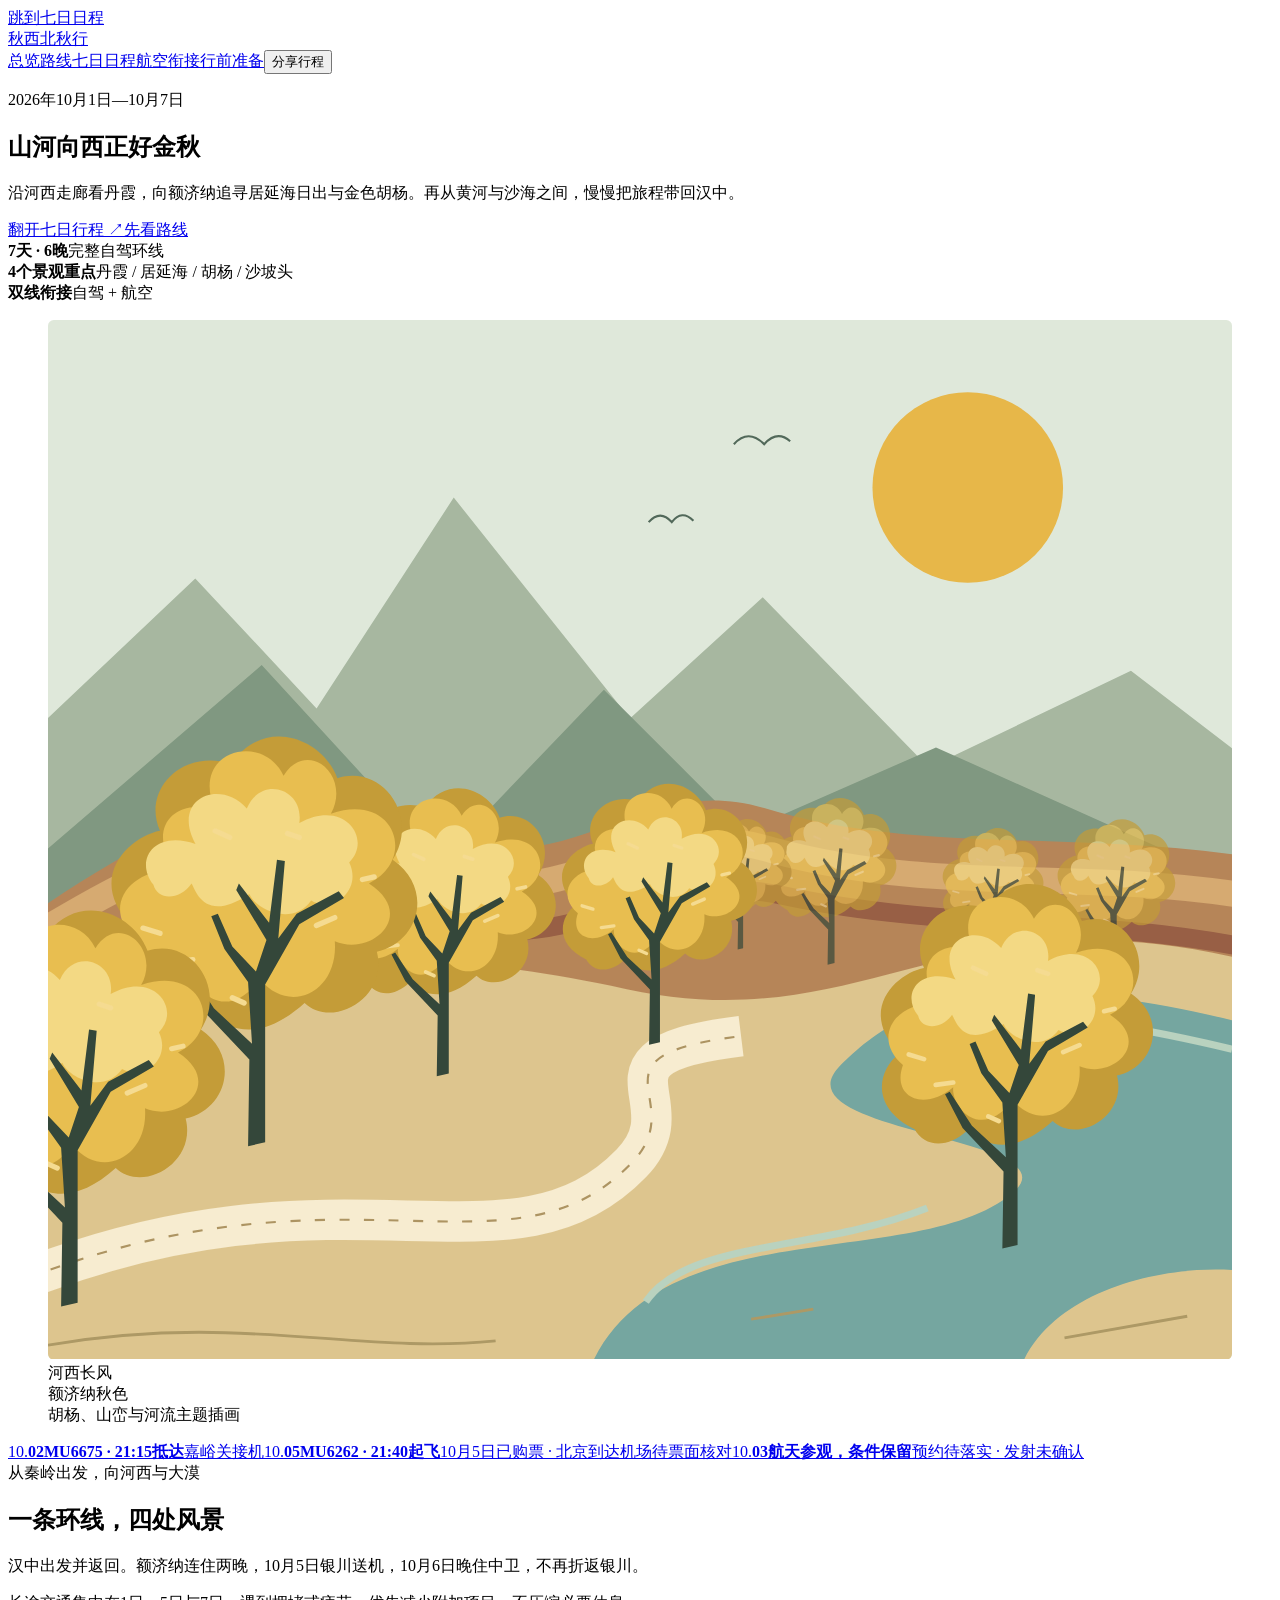
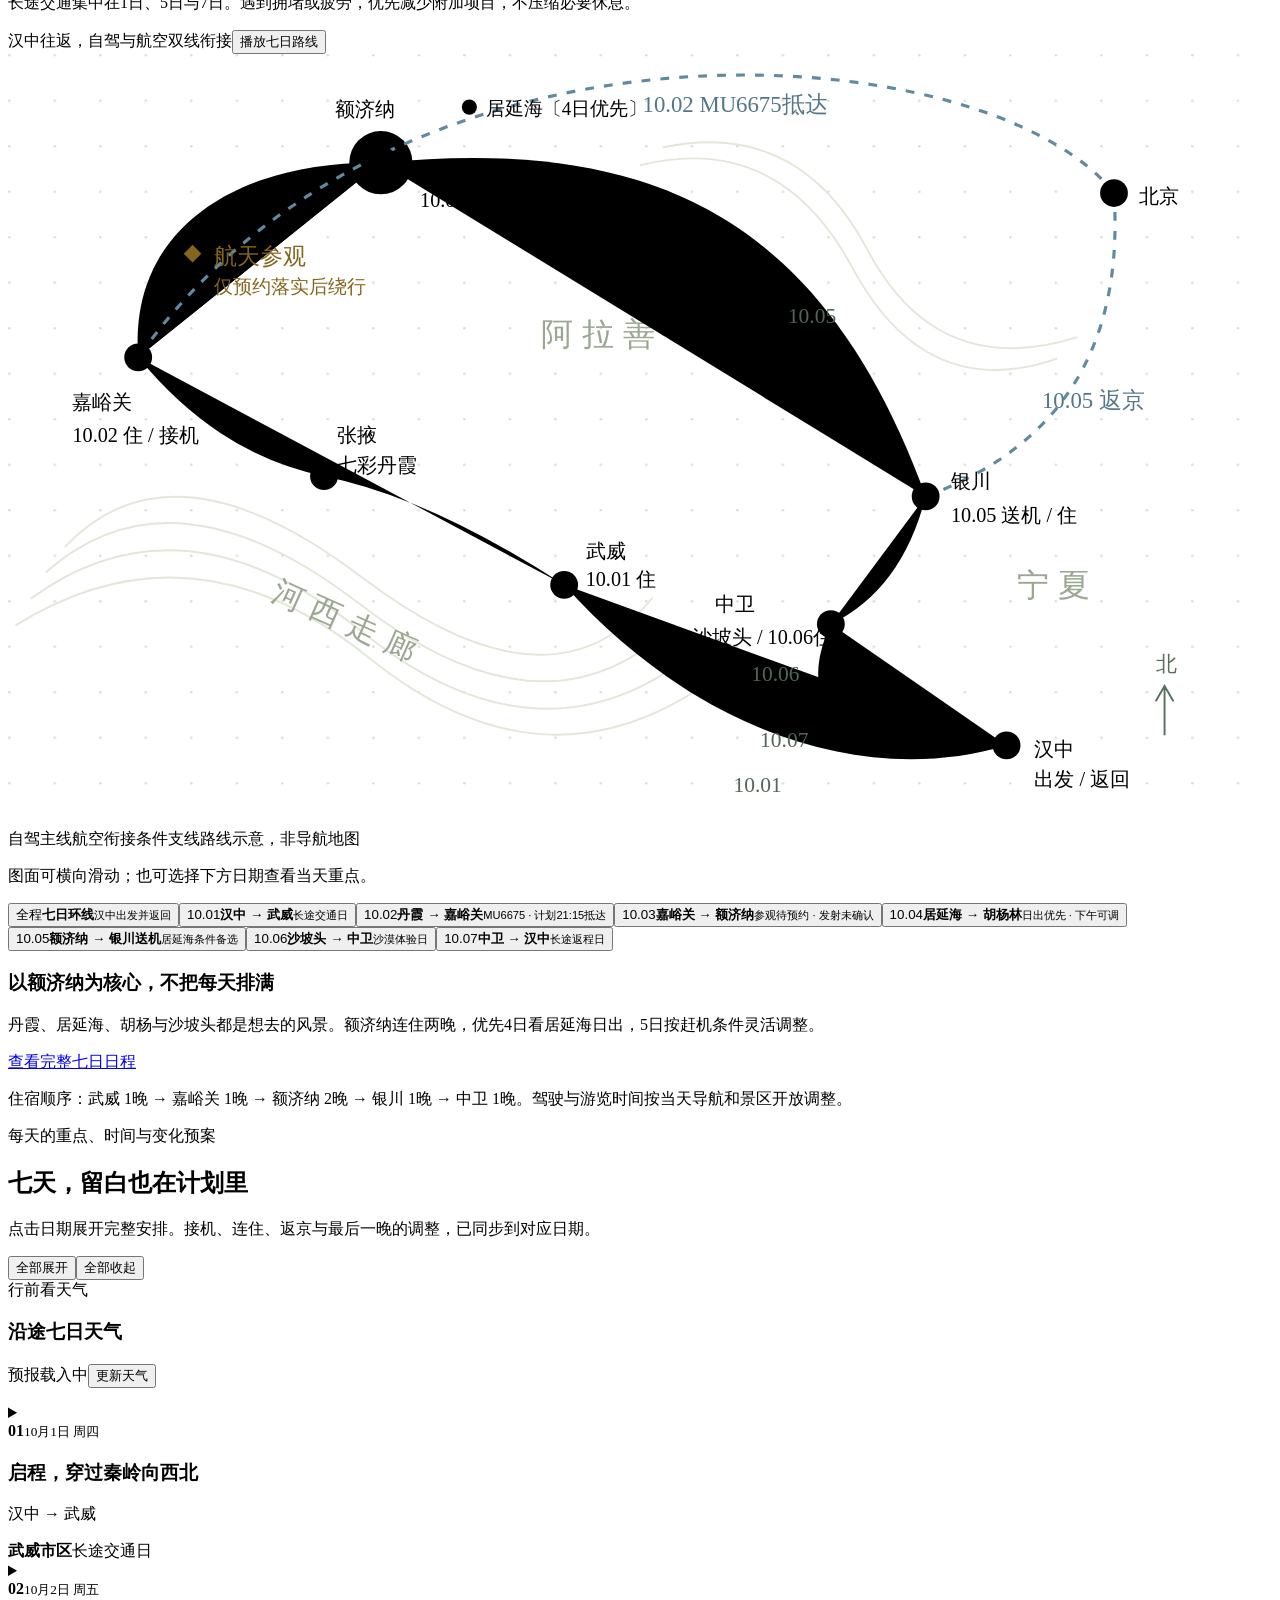
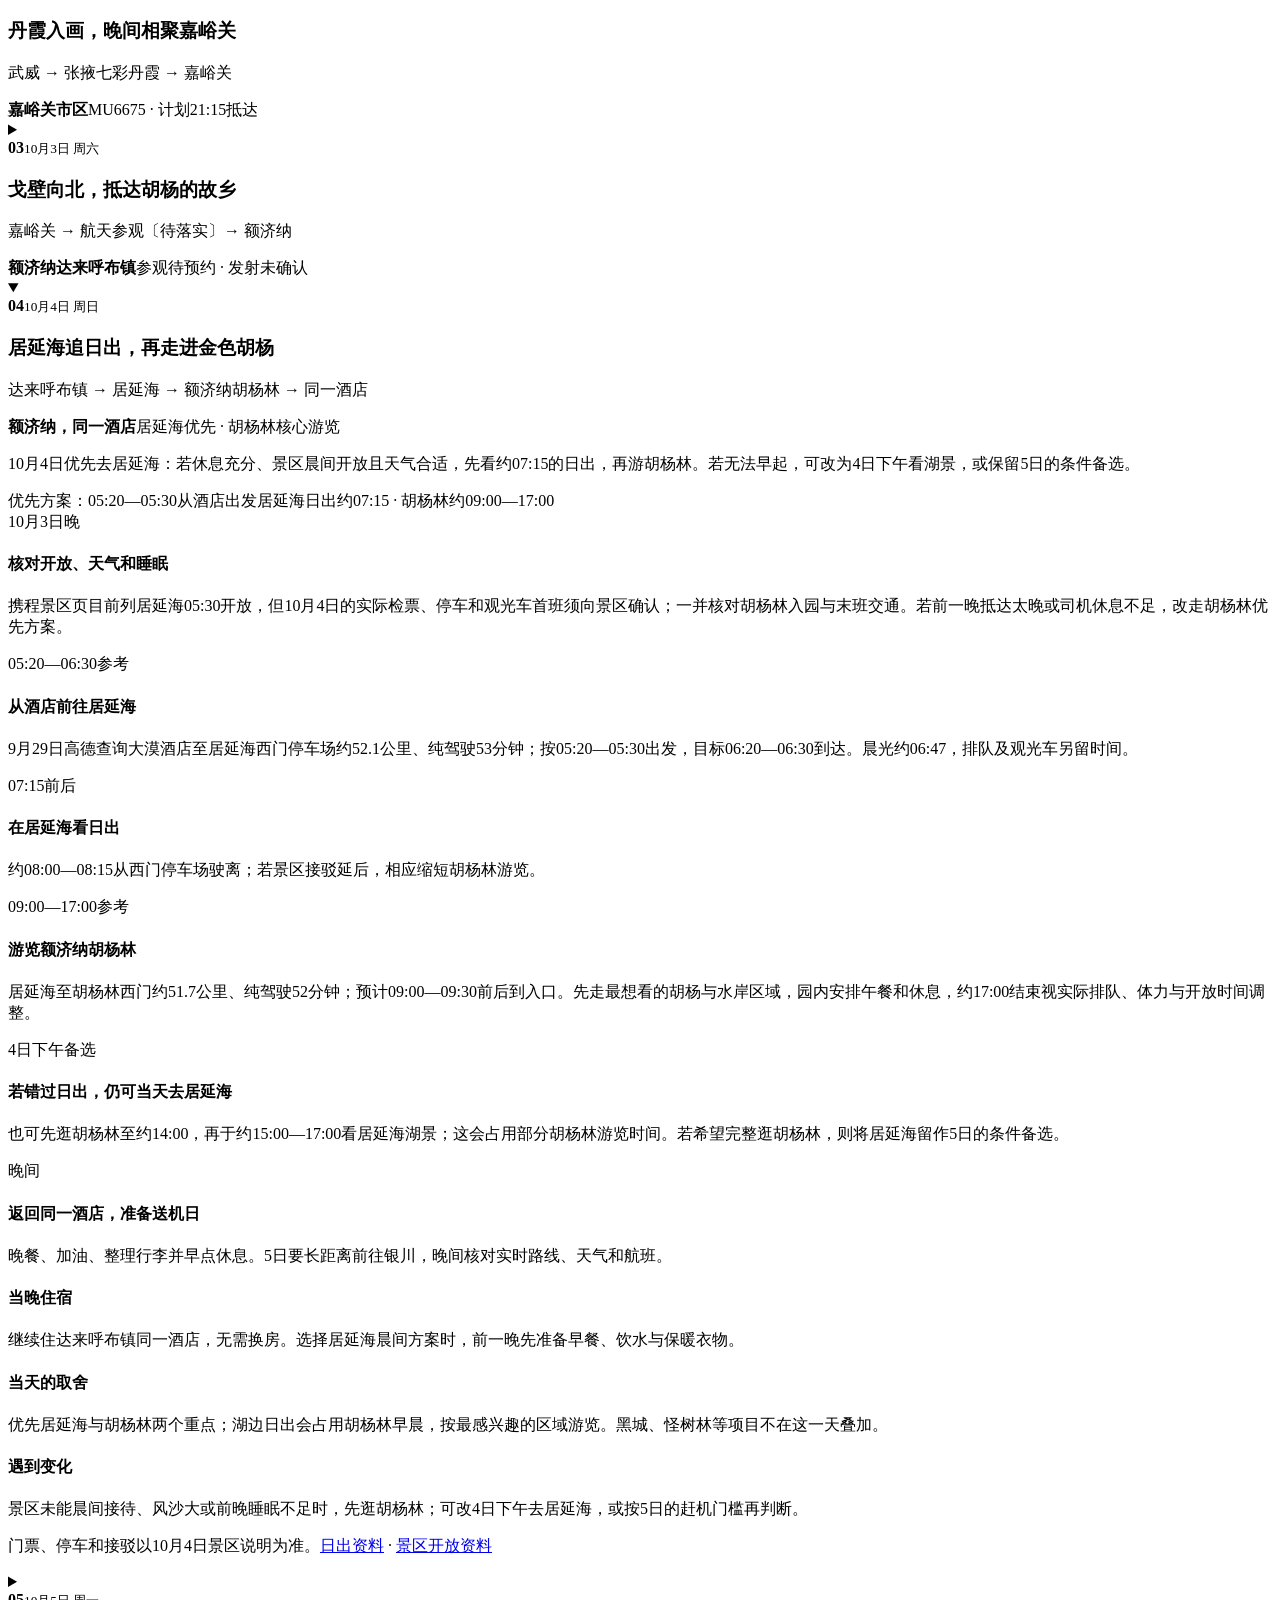
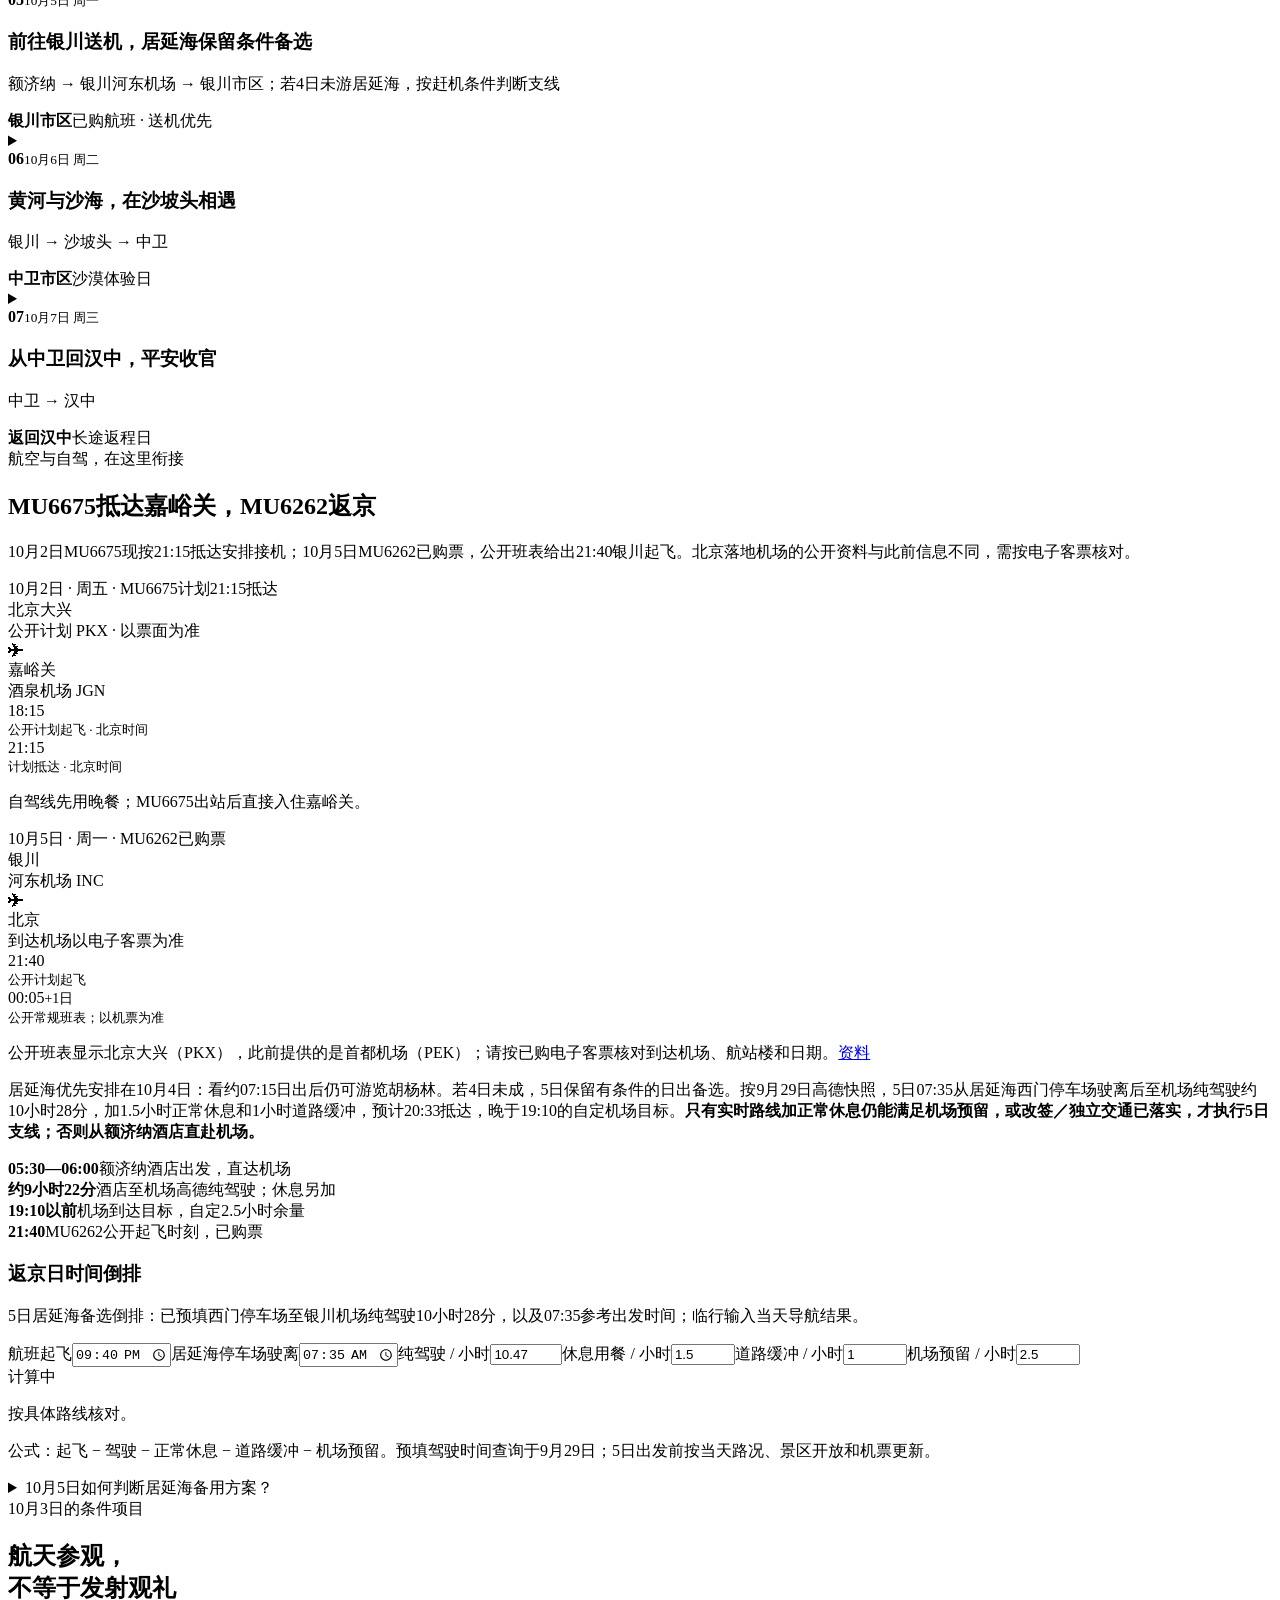
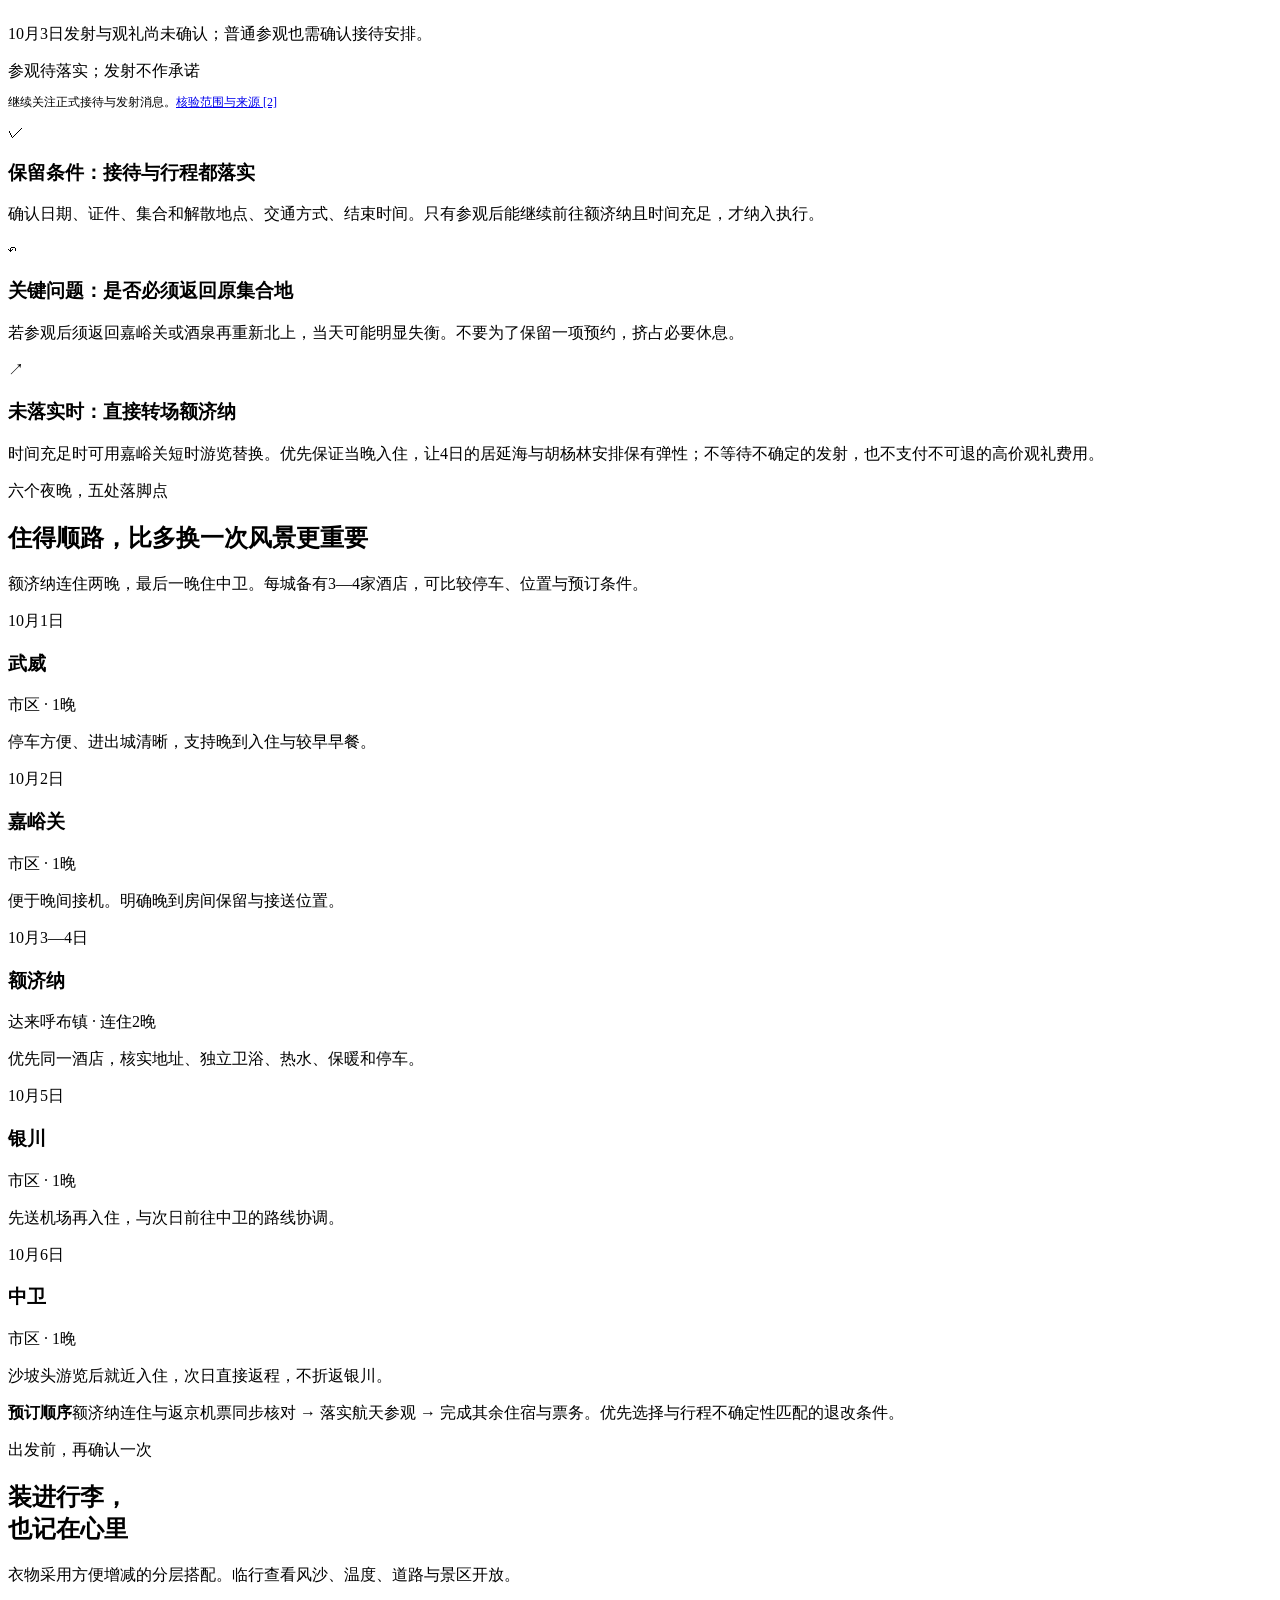
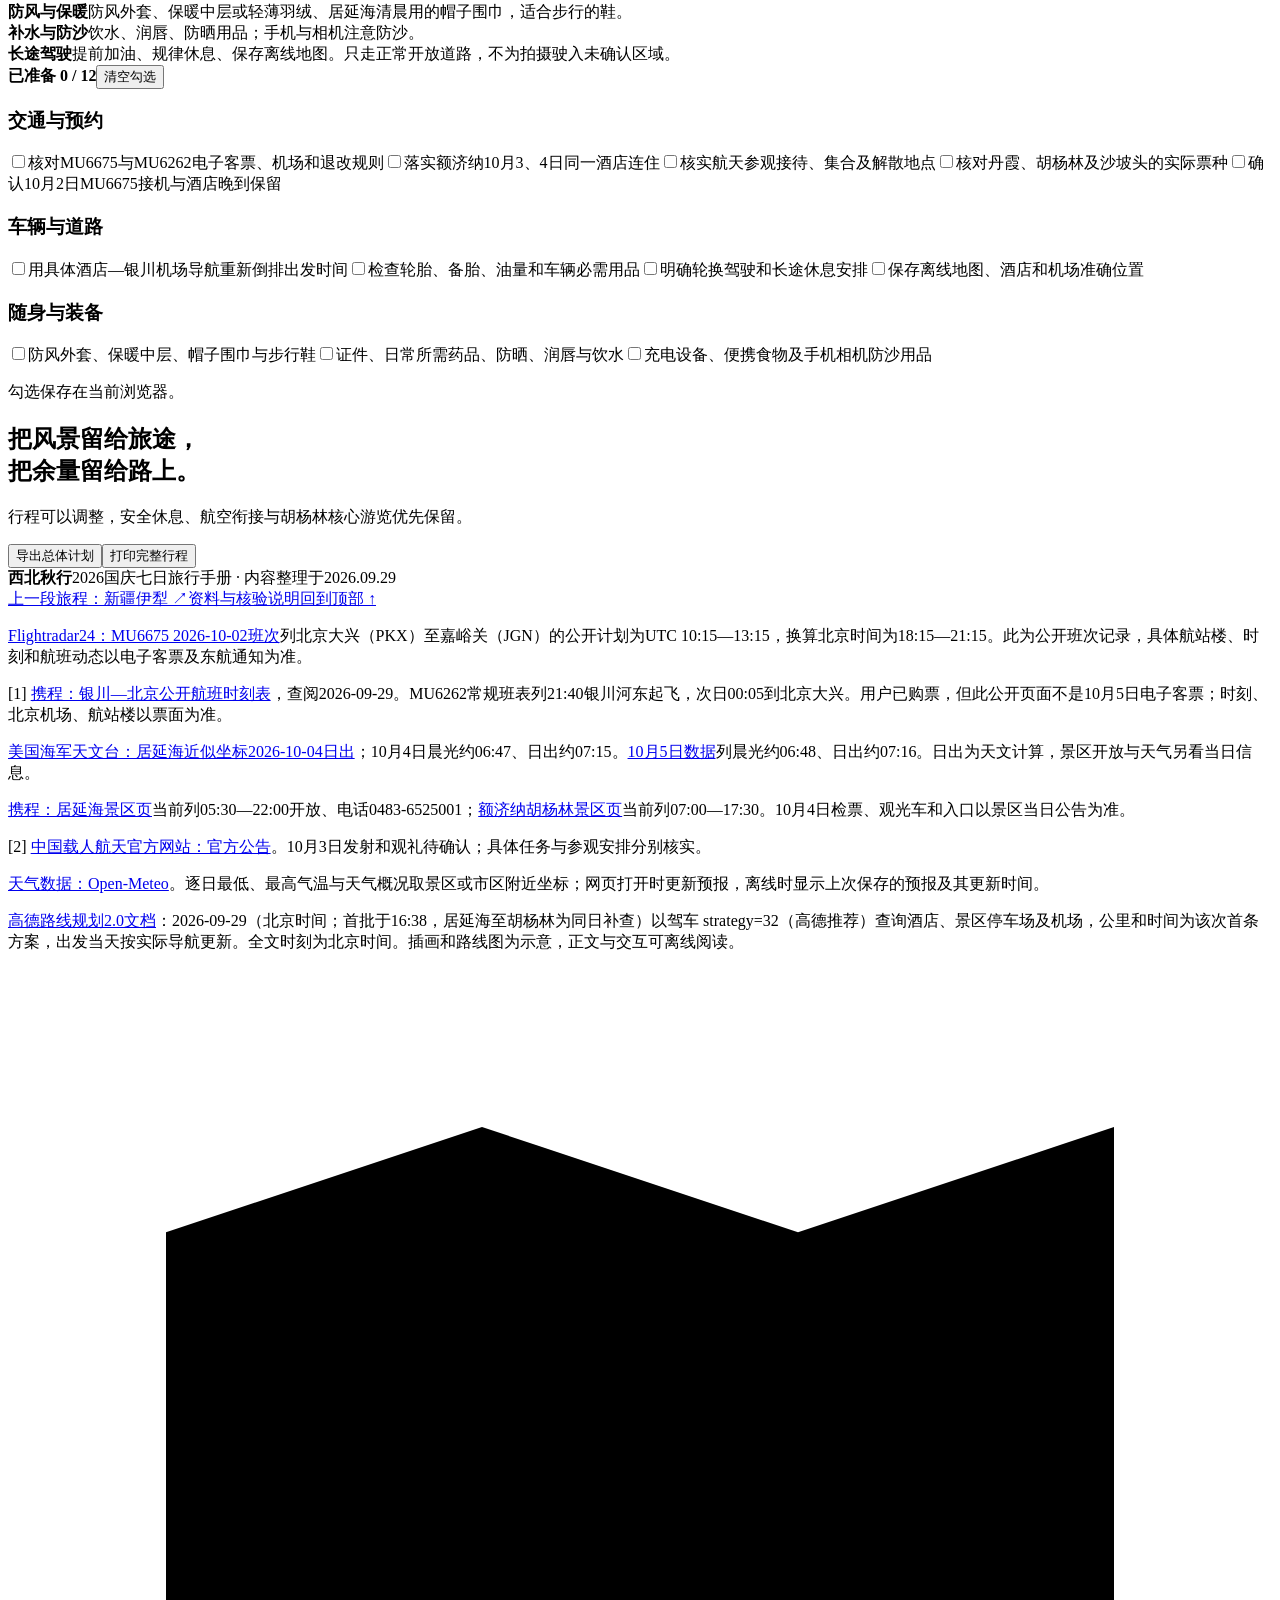
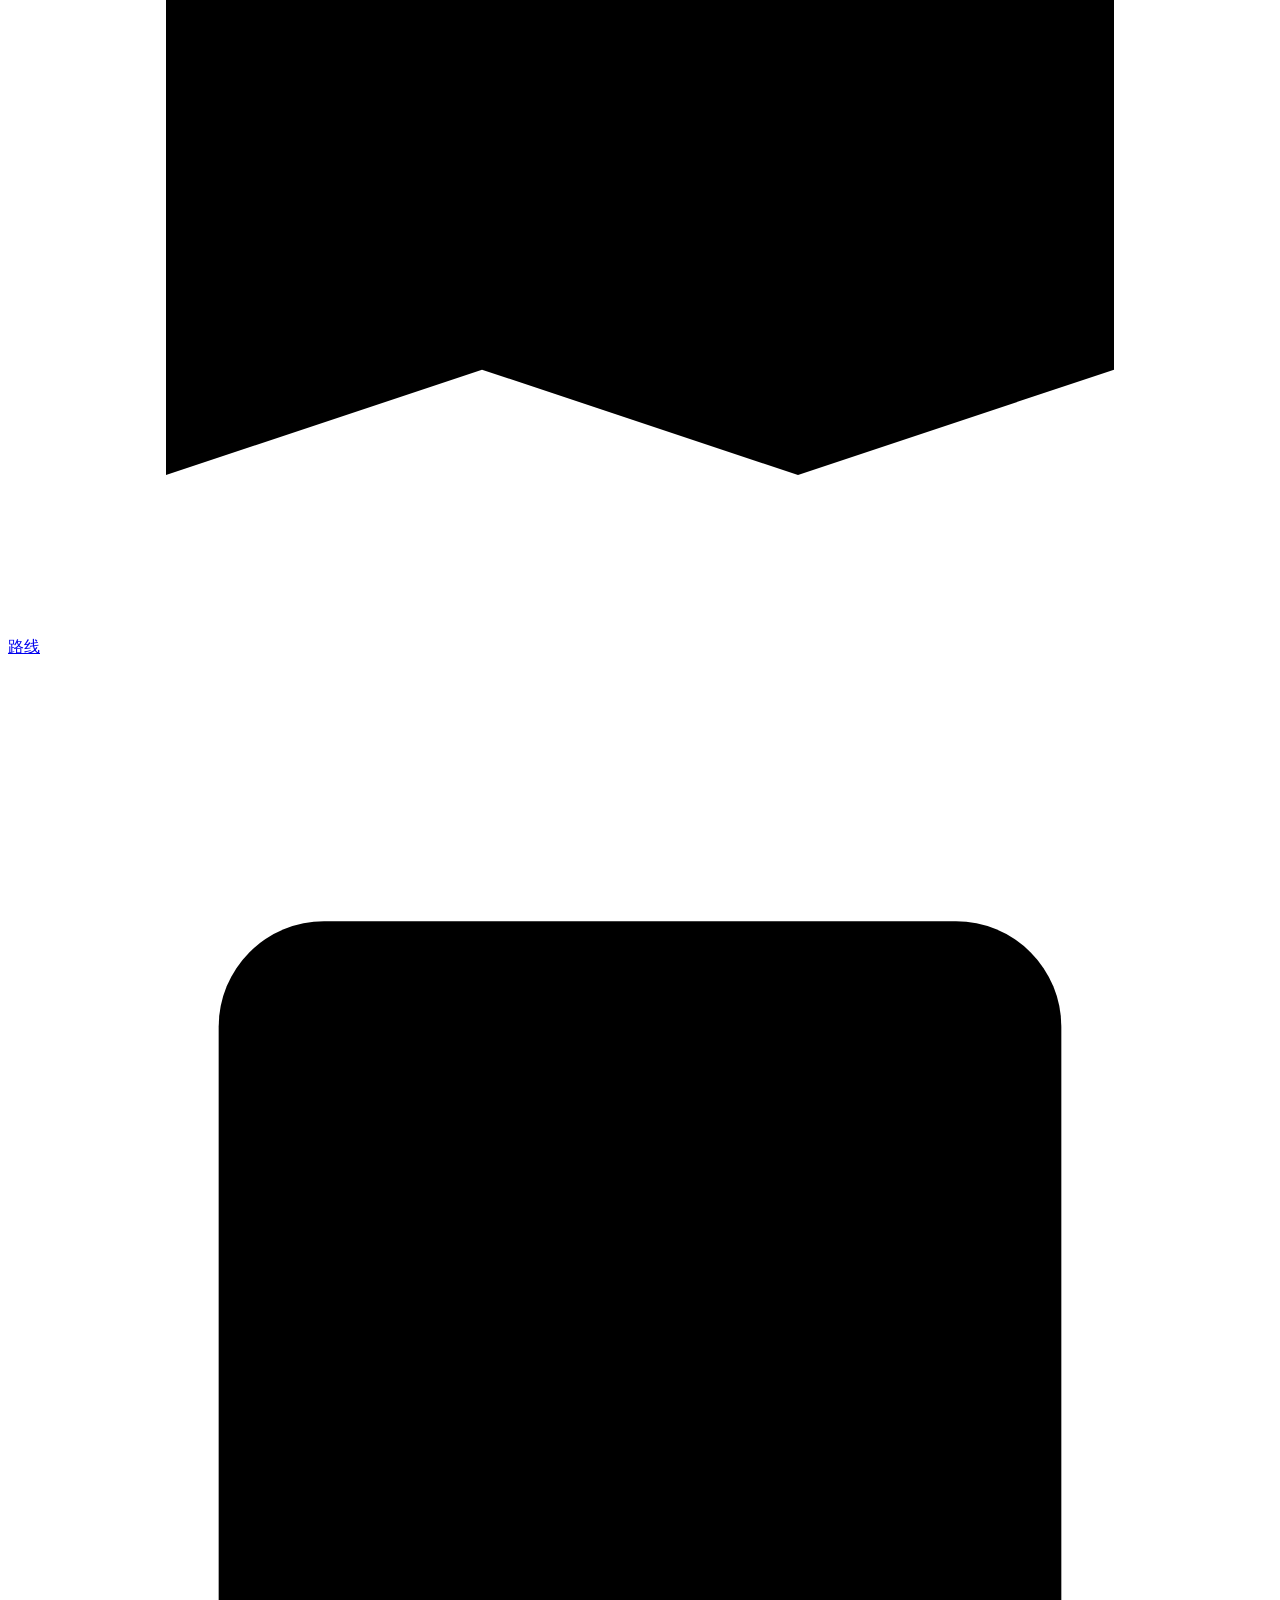
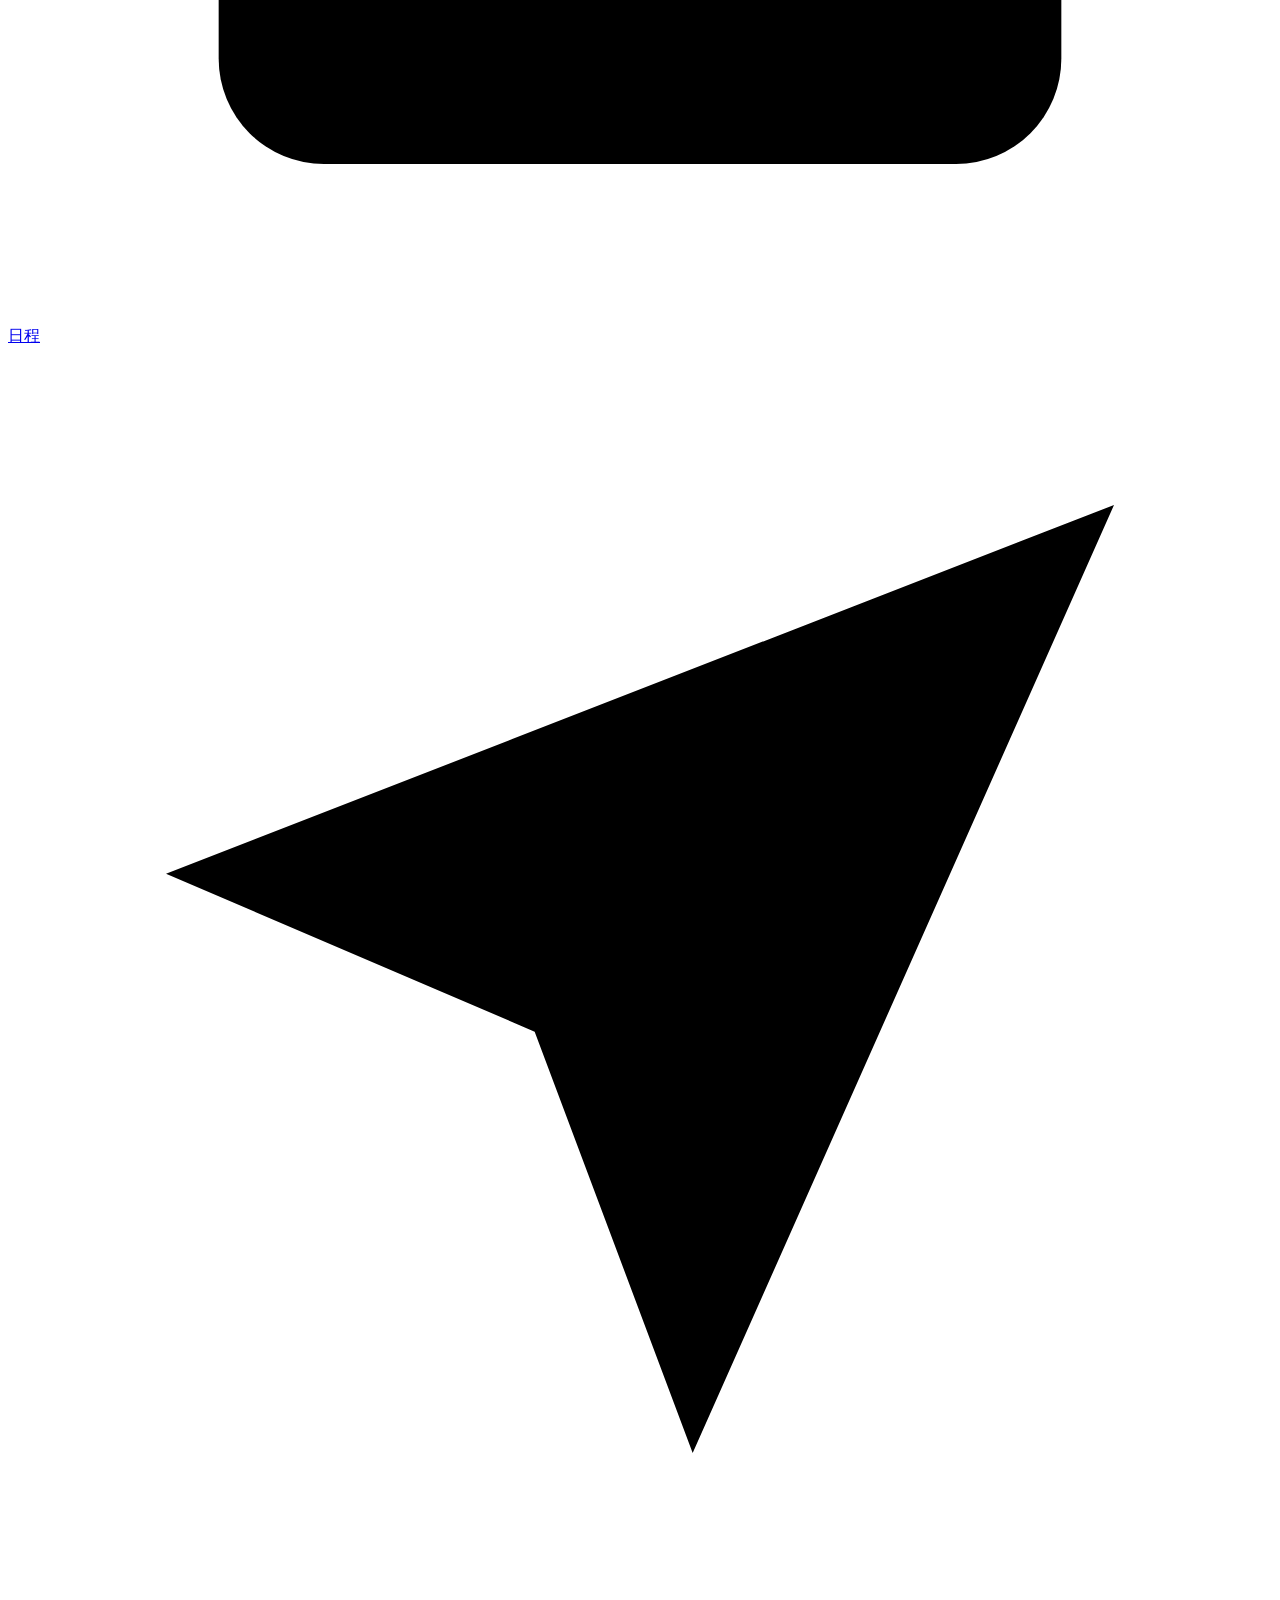
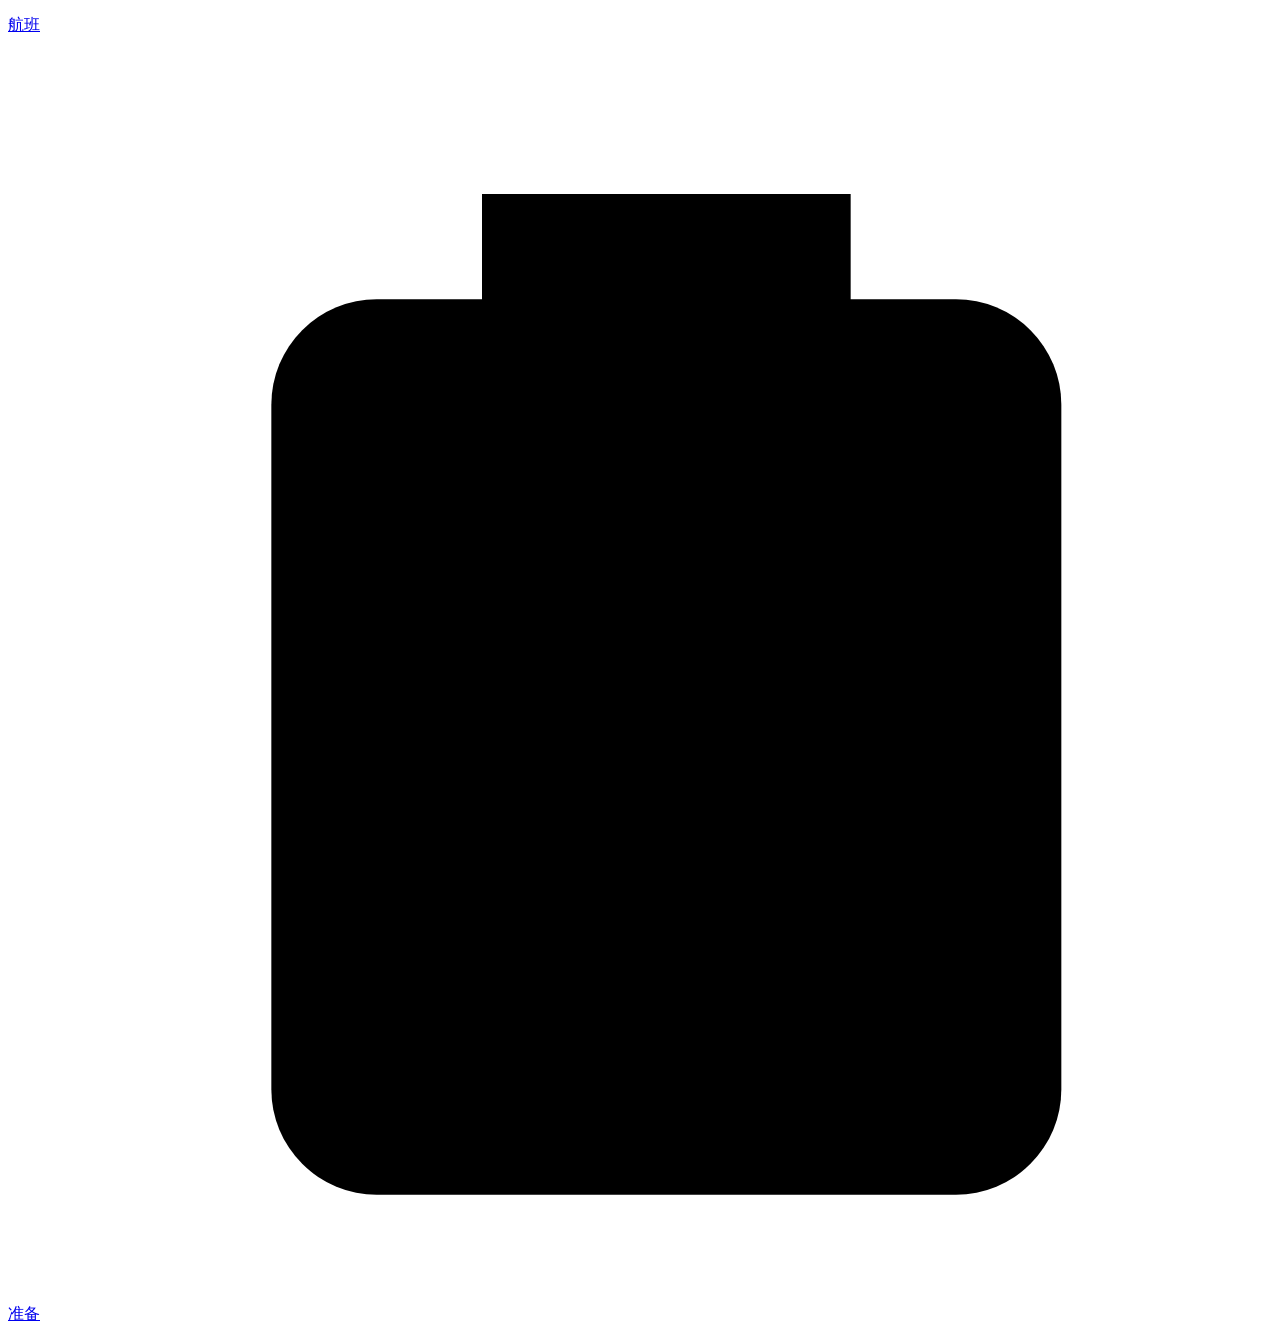
==== commit 3facaf98: "Publish Northwest autumn itinerary: index.html" ====
--- a/northwest-autumn-2026/index.html
+++ b/northwest-autumn-2026/index.html
@@ -1,56 +1,57 @@
 <!DOCTYPE html>
-<html lang="zh-CN"><head><meta charset="utf-8"><meta name="viewport" content="width=device-width, initial-scale=1, viewport-fit=cover"><meta name="theme-color" content="#173f35"><meta name="description" content="2026年10月1日至7日西北自驾旅行手册：汉中、河西走廊、额济纳胡杨、银川与沙坡头。含MU6675计划21:15抵达接机、已购MU6262返京、10月4日居延海优先方案与5日条件备选、高德逐日驾驶数据、五城16家住宿备选与行前清单。"><meta property="og:title" content="西北秋行｜国庆七日旅行手册"><meta property="og:description" content="七天六晚，优先看居延海日出与金色胡杨。路线、日程、晚班返京与行前准备，一页随行。"><meta property="og:type" content="website"><meta property="og:locale" content="zh_CN"><meta property="og:url" content="https://chastelover.github.io/xinjiang-yili-roadtrip/northwest-autumn-2026/"><title>西北秋行｜2026国庆七日自驾旅行手册</title><link rel="stylesheet" href="style.css" data-bundle></head>
+<html lang="zh-CN"><head><meta charset="utf-8"><meta name="viewport" content="width=device-width, initial-scale=1, viewport-fit=cover"><meta name="theme-color" content="#173f35"><link rel="icon" type="image/svg+xml" href="data:image/svg+xml,%3Csvg%20xmlns%3D%22http%3A%2F%2Fwww.w3.org%2F2000%2Fsvg%22%20viewBox%3D%220%200%2064%2064%22%3E%3Crect%20width%3D%2264%22%20height%3D%2264%22%20rx%3D%2211%22%20fill%3D%22%23173f35%22%2F%3E%3Ctext%20x%3D%2232%22%20y%3D%2245%22%20font-size%3D%2241%22%20text-anchor%3D%22middle%22%20fill%3D%22%23f7e7ae%22%20font-family%3D%22serif%22%3E%E7%A7%8B%3C%2Ftext%3E%3C%2Fsvg%3E"><meta name="description" content="2026年10月1日至7日西北自驾旅行手册：汉中、河西走廊、额济纳胡杨、银川与沙坡头。含MU6675计划21:15抵达接机、已购MU6262返京、10月4日居延海优先方案与5日条件备选、高德逐日驾驶数据、五城16家住宿备选与行前清单。"><meta property="og:title" content="西北秋行｜国庆七日旅行手册"><meta property="og:description" content="七天六晚，优先看居延海日出与金色胡杨。路线、日程、晚班返京与行前准备，一页随行。"><meta property="og:type" content="website"><meta property="og:locale" content="zh_CN"><meta property="og:url" content="https://northwest-autumn-2026.liuyanghaochaste.chatgpt.site"><title>西北秋行｜2026国庆七日自驾旅行手册</title><link rel="stylesheet" href="style.css" data-bundle></head>
 <body><a href="#itinerary" class="skip">跳到七日日程</a><header class="topbar"><nav class="nav wrap" aria-label="主要导航"><a href="#top" class="brand"><span class="brand-mark" aria-hidden="true">秋</span>西北秋行</a><div class="navlinks"><a href="#route">总览路线</a><a href="#itinerary">七日日程</a><a href="#flights">航空衔接</a><a href="#prepare">行前准备</a><button class="icon-btn" id="share" type="button">分享行程</button></div></nav></header>
 <main id="top"><section class="hero" aria-labelledby="hero-title"><div class="hero-inner"><div class="hero-copy"><p class="date-label">2026年10月1日—10月7日</p><h1 id="hero-title"><span>山河向西</span><span>正好金秋</span></h1><p class="hero-lead">沿河西走廊看丹霞，向额济纳追寻居延海日出与金色胡杨。再从黄河与沙海之间，慢慢把旅程带回汉中。</p><div class="hero-actions"><a class="primary" href="#itinerary">翻开七日行程 <span aria-hidden="true">↗</span></a><a class="text-action" href="#route">先看路线</a></div><div class="hero-foot"><div><strong>7天 · 6晚</strong>完整自驾环线</div><div><strong>4个景观重点</strong>丹霞 / 居延海 / 胡杨 / 沙坡头</div><div><strong>双线衔接</strong>自驾 + 航空</div></div></div><figure class="hero-art"><svg class="landscape" viewBox="0 0 820 720" role="img" aria-labelledby="land-title"><title id="land-title">金色胡杨、河西山峦与蜿蜒河流的原创主题插画</title><defs><clipPath id="land-crop"><rect width="820" height="720" rx="4"/></clipPath><g id="poplar"><path fill="#c49c38" d="M41 229C4 211 8 180 28 164C-9 126 27 95 49 91C35 60 66 28 103 40C129 3 173 21 184 51C218 40 247 80 226 113C258 135 246 176 214 183C223 218 180 242 159 222C129 249 105 246 86 230C69 246 49 244 41 229Z"/><path fill="#e8be50" d="M31 174C4 151 24 119 62 121C38 93 57 65 91 75C71 30 127 15 143 49C161 20 195 49 179 78C228 61 245 113 208 131C245 155 210 187 182 175C185 213 148 232 125 204C98 240 72 210 74 193C49 214 21 202 31 174Z"/><path fill="#f3d984" d="M44 132C29 113 45 90 76 101C57 66 95 51 115 74C126 48 159 59 155 85C189 66 211 97 193 115C203 136 181 154 164 144C150 164 122 151 117 139C83 162 76 136 73 131C64 144 47 144 44 132Z"/><path fill="#34473a" d="M116 331L129 328L129 208L155 162L189 142L185 137L153 154L139 173L144 114L138 113L132 161L109 131L107 136L130 174L122 198L104 179L93 154L88 156L98 181L116 206L119 253L90 226L71 197L67 199L82 228L117 265Z"/><path d="M36 165l13 4m10 22l15-2m72-96l9 3m13 67l14-6m-69 65l-9-4m99-90l9-2m-121-35l11 5" stroke="#f5db91" stroke-width="4" stroke-linecap="round"/></g></defs><g clip-path="url(#land-crop)"><rect width="820" height="720" fill="#dfe8da"/><circle cx="637" cy="116" r="66" fill="#e7b749"/><path d="M-50 323L102 179L186 269L281 123L403 276L495 192L610 310L750 243L887 348V510H-50Z" fill="#a7b7a0"/><path d="M0 366L148 239L272 374L385 256L483 354L615 296L820 388V490H0Z" fill="#809881"/><path d="M0 404C119 325 173 316 257 352C362 399 404 311 496 338C597 369 698 354 820 370V573H0Z" fill="#b68558"/><path d="M-10 427C120 347 172 345 257 380C358 422 406 338 501 367C614 398 716 380 831 399" fill="none" stroke="#d6aa71" stroke-width="18"/><path d="M-10 462C118 382 179 380 266 414C358 448 416 377 511 399C618 422 732 414 831 435" fill="none" stroke="#985f45" stroke-width="13"/><path d="M0 514C208 432 272 438 390 461C562 503 619 396 820 441V720H0Z" fill="#ddc58e"/><path d="M820 485C629 438 576 490 549 516C500 565 723 565 665 607C597 658 429 618 378 720H676C700 672 770 655 820 658Z" fill="#75a6a0"/><path d="M820 505C639 462 616 490 602 514M609 615C531 646 443 637 414 680" stroke="#b9d2bf" stroke-width="5" fill="none"/><path d="M-30 670C202 573 319 672 404 584C447 540 366 510 480 496" stroke="#f7ecd0" stroke-width="28" fill="none"/><path d="M-30 670C202 573 319 672 404 584C447 540 366 510 480 496" stroke="#ad9462" stroke-width="1.5" stroke-dasharray="7 10" fill="none"/><g opacity=".7"><use href="#poplar" transform="translate(695 339) scale(.35)"/><use href="#poplar" transform="translate(616 346) scale(.3)"/><use href="#poplar" transform="translate(497 324) scale(.37)"/><use href="#poplar" transform="translate(444 340) scale(.29)"/></g><use href="#poplar" transform="translate(195 312) scale(.64)"/><use href="#poplar" transform="translate(349 310) scale(.58)"/><use href="#poplar" transform="translate(33 271) scale(.91)"/><use href="#poplar" transform="translate(567 375) scale(.81)"/><use href="#poplar" transform="translate(-93 392) scale(.88)"/><path d="M0 710C134 687 213 717 310 707M487 692l43-7m174 20l85-15" stroke="#ad9965" fill="none" stroke-width="2"/><g stroke="#52695a" stroke-width="1.5" fill="none"><path d="M475 86q10-11 21 0q9-10 18-2M416 140q8-9 16 0q7-9 15-1"/></g></g></svg>
-<span class="land-stamp" aria-hidden="true">河西长风<br>额济纳秋色</span><figcaption class="art-caption">胡杨、山峦与河流主题插画<br>非现场照片，不代表实时林色</figcaption></figure></div></section>
-<div class="status-strip"><div class="status-grid wrap"><a class="status-item" href="#day-2"><span class="status-date">10.<b>02</b></span><span class="status-main"><strong>MU6675 · 21:15抵达</strong><span class="tiny-status">嘉峪关接机 · 以电子客票为准</span></span></a><a class="status-item" href="#flights"><span class="status-date">10.<b>05</b></span><span class="status-main"><strong>MU6262 · 21:40起飞</strong><span class="tiny-status">10月5日已购票 · 北京到达机场待票面核对</span></span></a><a class="status-item" href="#space"><span class="status-date">10.<b>03</b></span><span class="status-main"><strong>航天参观，条件保留</strong><span class="tiny-status pending">预约待落实 · 发射未确认</span></span></a></div></div>
+<span class="land-stamp" aria-hidden="true">河西长风<br>额济纳秋色</span><figcaption class="art-caption">胡杨、山峦与河流主题插画</figcaption></figure></div></section>
+<div class="status-strip"><div class="status-grid wrap"><a class="status-item" href="#day-2"><span class="status-date">10.<b>02</b></span><span class="status-main"><strong>MU6675 · 21:15抵达</strong><span class="tiny-status">嘉峪关接机</span></span></a><a class="status-item" href="#flights"><span class="status-date">10.<b>05</b></span><span class="status-main"><strong>MU6262 · 21:40起飞</strong><span class="tiny-status">10月5日已购票 · 北京到达机场待票面核对</span></span></a><a class="status-item" href="#space"><span class="status-date">10.<b>03</b></span><span class="status-main"><strong>航天参观，条件保留</strong><span class="tiny-status pending">预约待落实 · 发射未确认</span></span></a></div></div>
 <section class="section" id="route" aria-labelledby="route-title"><div class="wrap"><div class="section-heading"><div><span class="subhead">从秦岭出发，向河西与大漠</span><h2 id="route-title">一条环线，四处风景</h2><p>汉中出发并返回。额济纳连住两晚，10月5日银川送机，10月6日晚住中卫，不再折返银川。</p></div><p class="side-note">长途交通集中在1日、5日与7日。遇到拥堵或疲劳，优先减少附加项目，不压缩必要休息。</p></div><div class="route-layout"><div class="map-panel"><div class="map-top"><span id="route-label">汉中往返，自驾与航空双线衔接</span><button id="play-route" class="icon-btn" type="button" aria-pressed="false">播放七日路线</button></div><div class="map-scroller" tabindex="0" aria-label="路线示意图，可横向滚动"><svg viewBox="0 0 1000 610" class="route-svg" role="img" aria-labelledby="map-title map-desc"><title id="map-title">西北七日自驾与航空衔接示意</title><desc id="map-desc">汉中、武威、张掖、嘉峪关、额济纳、居延海〔10月4日优先、5日条件备选〕、银川、中卫、汉中。10月2日乘MU6675从北京大兴飞抵嘉峪关，5日乘MU6262从银川返京。航天参观为条件支线。示意图不按精确比例绘制，不可用于导航。</desc><defs><pattern id="map-grid" width="36" height="36" patternUnits="userSpaceOnUse"><circle cx="1" cy="1" r="1" fill="#d6dfd0"/></pattern></defs><rect width="1000" height="610" fill="url(#map-grid)"/><g fill="none" stroke="#e3e7d9" stroke-width="1.5"><path d="M45 390Q130 300 280 414T510 430M30 410Q130 321 278 435T527 451M18 431Q138 343 280 457T545 472M6 452Q146 365 286 478T560 493M500 88Q610 61 668 169T830 241M518 74Q625 51 680 155T846 224"/></g><g fill="#9aa792" font-size="25" letter-spacing="7"><text x="207" y="431" transform="rotate(24 207 431)">河西走廊</text><text x="422" y="230">阿拉善</text><text x="798" y="429">宁夏</text></g><g class="route-lines"><path data-segment="1" d="M790 547C668 583 535 527 440 420"/><path data-segment="2" d="M440 420Q334 351 250 334T103 240"/><path data-segment="3" d="M103 240C95 136 185 84 295 86"/><circle data-segment="4" cx="295" cy="86" r="25"/><path data-segment="5" d="M295 86C509 65 645 128 726 350"/><path data-segment="6" d="M726 350Q707 424 651 451"/><path data-segment="7" d="M651 451C613 533 688 561 790 547"/></g><path class="optional-line" d="M103 240L146 158L295 86"/><path class="optional-line" d="M295 86L365 42"/><g class="flight-lines" fill="none" stroke="#608aa1" stroke-width="2.5" stroke-dasharray="7 8"><path data-flight="2" d="M875 110C777-15 309-52 103 240"/><path data-flight="5" d="M726 350Q887 291 875 110"/></g><g font-size="18" fill="#54768a"><text x="502" y="46">10.02 MU6675抵达</text><text x="818" y="280">10.05 返京</text></g><g class="map-places"><g transform="translate(790 547)"><circle r="11"/><circle r="4"/><text x="22" y="8">汉中</text><text class="place-sub" x="22" y="32">出发 / 返回</text></g><g transform="translate(440 420)"><circle r="11"/><circle r="4"/><text x="17" y="-21">武威</text><text class="place-sub" x="17" y="1">10.01 住</text></g><g transform="translate(250 334)"><circle r="11"/><circle r="4"/><text x="10" y="-27">张掖</text><text class="place-sub" x="10" y="-3">七彩丹霞</text></g><g transform="translate(103 240)"><circle r="11"/><circle r="4"/><text x="-52" y="41">嘉峪关</text><text class="place-sub" x="-52" y="67">10.02 住 / 接机</text></g><g transform="translate(295 86)"><circle r="13"/><circle r="5"/><text x="-36" y="-37">额济纳</text><text class="place-sub" x="31" y="35">10.03—04 连住</text></g><g transform="translate(365 42)"><circle r="6"/><text x="13" y="6" font-size="15">居延海〔4日优先〕</text></g><g transform="translate(726 350)"><circle r="11"/><circle r="4"/><text x="20" y="-7">银川</text><text class="place-sub" x="20" y="20">10.05 送机 / 住</text></g><g transform="translate(651 451)"><circle r="11"/><circle r="4"/><text x="-92" y="-10">中卫</text><text class="place-sub" x="-110" y="16">沙坡头 / 10.06住</text></g><g transform="translate(875 110)"><circle r="11"/><circle r="4"/><text x="20" y="8">北京</text></g></g><g fill="#85651d"><path d="M146 151l7 7-7 7-7-7Z"/><text x="163" y="166" font-size="18">航天参观</text><text x="163" y="189" font-size="15">仅预约落实后绕行</text></g><g font-size="17" fill="#506656"><text x="595" y="548">10.07</text><text x="588" y="496">10.06</text><text x="617" y="213">10.05</text><text x="574" y="584">10.01</text></g><g transform="translate(915 500)" fill="none" stroke="#53705e"><path d="M0 39V0m-7 12L0 0l7 12" stroke-width="1.5"/><text y="-12" x="-7" fill="#53705e" stroke="none" font-size="17">北</text></g></svg>
-</div><div class="map-key"><span><i></i>自驾主线</span><span><i class="air"></i>航空衔接</span><span><i class="optional"></i>条件支线</span><span>路线示意，非导航地图</span></div><p class="map-notice">图面可横向滑动；也可选择下方日期查看当天重点。</p></div><div class="day-switcher" aria-label="按日期切换路线"><button type="button" class="day-switch" data-map-day="0" aria-pressed="true"><span class="switch-date">全程</span><span class="switch-copy"><strong>七日环线</strong><small>汉中出发并返回</small></span></button><button type="button" class="day-switch" data-map-day="1" aria-pressed="false"><span class="switch-date">10.01</span><span class="switch-copy"><strong>汉中 → 武威</strong><small>长途交通日</small></span></button><button type="button" class="day-switch" data-map-day="2" aria-pressed="false"><span class="switch-date">10.02</span><span class="switch-copy"><strong>丹霞 → 嘉峪关</strong><small>MU6675 · 计划21:15抵达</small></span></button><button type="button" class="day-switch" data-map-day="3" aria-pressed="false"><span class="switch-date">10.03</span><span class="switch-copy"><strong>嘉峪关 → 额济纳</strong><small>参观待预约 · 发射未确认</small></span></button><button type="button" class="day-switch" data-map-day="4" aria-pressed="false"><span class="switch-date">10.04</span><span class="switch-copy"><strong>居延海 → 胡杨林</strong><small>日出优先 · 下午可调</small></span></button><button type="button" class="day-switch" data-map-day="5" aria-pressed="false"><span class="switch-date">10.05</span><span class="switch-copy"><strong>额济纳 → 银川送机</strong><small>居延海条件备选</small></span></button><button type="button" class="day-switch" data-map-day="6" aria-pressed="false"><span class="switch-date">10.06</span><span class="switch-copy"><strong>沙坡头 → 中卫</strong><small>沙漠体验日</small></span></button><button type="button" class="day-switch" data-map-day="7" aria-pressed="false"><span class="switch-date">10.07</span><span class="switch-copy"><strong>中卫 → 汉中</strong><small>长途返程日</small></span></button><div class="route-summary" aria-live="polite"><h3 id="route-summary-title">以额济纳为核心，不把每天排满</h3><p id="route-summary-copy">丹霞、居延海、胡杨与沙坡头都是想去的风景。额济纳连住两晚，优先4日看居延海日出，5日按赶机条件灵活调整。</p><a id="route-detail" href="#itinerary">查看完整七日日程</a></div></div></div><p class="overview-line">住宿顺序：武威 1晚 → 嘉峪关 1晚 → 额济纳 2晚 → 银川 1晚 → 中卫 1晚。所有公路、游览与入住时间均为建议预算，需按实时导航和实际开放安排复核。</p></div></section>
-<section class="section itinerary-section" id="itinerary" aria-labelledby="itinerary-title"><div class="wrap"><div class="section-heading"><div><span class="subhead">每天的重点、时间与变化预案</span><h2 id="itinerary-title">七天，留白也在计划里</h2><p>点击日期展开完整安排。接机、连住、返京与最后一晚的调整，已同步到对应日期。</p></div><div class="expand-tools"><button class="icon-btn" type="button" id="expand-all">全部展开</button><button class="icon-btn" type="button" id="collapse-all">全部收起</button></div></div><div id="day-plans"><details class="day-card" id="day-1" data-date="10月1日" data-weekday="周四"><summary><div class="day-date"><strong>01</strong><small>10月1日 周四</small></div><div class="day-title"><h3>启程，穿过秦岭向西北</h3><p>汉中 → 武威</p></div><div class="day-meta"><b>武威市区</b>长途交通日</div><span class="plus" aria-hidden="true"></span></summary><div class="day-body"><p class="day-intro">第一天只做一件事：从汉中出发，平稳抵达武威。把体力留给后面的丹霞、胡杨与沙漠，不为赶景点压缩休息。</p><div class="day-badges"><span>出发：06:00左右</span><span>全天转场，建议预留12–14小时级窗口</span></div><div class="day-detail-grid"><div class="time-list"><div class="time-slot"><time>出发前</time><h4>充分睡眠后出发</h4><p>前一晚完成加油、胎压和车辆检查，准备饮水、简餐。06:00为初步参考，不以早起替代足够休息。</p></div><div class="time-slot"><time>上午—下午</time><h4>沿实时导航前往武威</h4><p>途中规律休息、按状态轮换驾驶。午餐选择方便停车的位置，不为餐厅绕路；路况明显变差时及时下调当日目标。</p></div><div class="time-slot"><time>抵达后</time><h4>入住、晚餐、休息</h4><p>不安排必须赶到的景区。抵达较早时可在酒店附近短距离散步，晚到则直接休息。</p></div></div><aside class="day-aside"><div><h4>当晚住宿</h4><p>停车方便、进出城清晰，支持晚到入住和较早早餐的酒店。</p></div><div><h4>当天的取舍</h4><p class="keep">当天不叠加正式景点。第一晚的休息比多一次打卡更重要。</p></div><div><h4>遇到变化</h4><p>若到达过晚或驾驶疲劳，调整途中住宿；次日优先压缩丹霞游览，不靠疲劳驾驶补回进度。</p></div></aside></div><p class="day-note">仅有一名驾驶员时，应优先拆分长途路段或减少项目。所有时间窗口均为排程预算，不是导航承诺。</p></div></details>
-<details class="day-card" id="day-2" data-date="10月2日" data-weekday="周五"><summary><div class="day-date"><strong>02</strong><small>10月2日 周五</small></div><div class="day-title"><h3>丹霞入画，晚间相聚嘉峪关</h3><p>武威 → 张掖七彩丹霞 → 嘉峪关</p></div><div class="day-meta"><b>嘉峪关市区</b>MU6675 · 计划21:15抵达</div><span class="plus" aria-hidden="true"></span></summary><div class="day-body"><p class="day-intro">白天将重点放在七彩丹霞，晚间完成嘉峪关会合。接机航班为MU6675，现按计划21:15抵达安排会合；不再安排落地后的夜游或长时间聚餐。</p><div class="day-badges"><span>出发：07:00左右</span><span>丹霞预留3–4小时，晚间接机</span></div><div class="day-detail-grid"><div class="time-list"><div class="time-slot"><time>07:00左右</time><h4>从武威出发</h4><p>沿实际路线前往七彩丹霞。当天只安排一个主要景区，不叠加张掖市区或其他远距离景点。</p></div><div class="time-slot"><time>中午—下午</time><h4>七彩丹霞游览</h4><p>为游览、景区交通和候车预留3–4小时；国庆排队明显时增加余量。下午光线可以争取，但不把等日落设为硬任务。</p></div><div class="time-slot"><time>19:00—20:00目标</time><h4>自驾线先入住与晚餐</h4><p>及时离园并前往嘉峪关。争取先完成入住、用餐及次日准备，再根据航班动态安排接机。</p></div><div class="time-slot"><time>21:15</time><h4>MU6675计划抵达嘉峪关酒泉机场</h4><p>现按21:15落地安排接机，落地不等于出站。预留下机、提取行李和出站时间；当天时刻及北京出发机场以电子客票和东航动态为准。</p></div><div class="time-slot"><time>22:15—22:45目标</time><h4>接机后直接入住</h4><p>此为地面衔接预留窗口，不是机场交通保证。必要时安排简餐，随后休息；延误时相应后移接机和次日出发。</p></div></div><aside class="day-aside"><div><h4>当晚住宿</h4><p>仍住嘉峪关市区，提前告知晚到，确认房间保留、停车和接送位置。</p></div><div><h4>当天的取舍</h4><p class="keep">自驾游览与航空到达分开衔接，不折返张掖，不在落地后夜间赶往额济纳。</p></div><div><h4>遇到变化</h4><p>若自驾线延误，提前安排独立机场接送；航班延误时保留接送弹性，不必全员在机场等待。</p></div></aside></div><p class="day-note">MU6675的21:15为当前接机计划时刻，不是出站时间；实际离园、接机和入住随路况、航班动态调整。</p></div></details>
-<details class="day-card" id="day-3" data-date="10月3日" data-weekday="周六"><summary><div class="day-date"><strong>03</strong><small>10月3日 周六</small></div><div class="day-title"><h3>戈壁向北，抵达胡杨的故乡</h3><p>嘉峪关 → 航天参观〔待落实〕→ 额济纳</p></div><div class="day-meta"><b>额济纳达来呼布镇</b>参观待预约 · 发射未确认</div><span class="plus" aria-hidden="true"></span></summary><div class="day-body"><p class="day-intro">航天主题体验作为有条件项目保留，普通参观与发射观礼分别核实。是否绕行，取决于正式接待流程能否与前往额济纳的交通衔接。</p><div class="day-badges"><span>出发：无早场约束时08:00左右</span><span>参观与跨城转场共用全天</span></div><div class="day-detail-grid"><div class="time-list"><div class="time-slot"><time>前一晚</time><h4>核对实际接待流程</h4><p>确认接待日期、证件、集合地点、交通方式、结束时间与解散地点。重点核实是否必须返回原集合地。</p></div><div class="time-slot"><time>08:00左右参考</time><h4>从嘉峪关出发</h4><p>前一晚较晚入住，无已确认早场约束时不默认清晨赶路。预约要求过早集合时，应重新评估休息和可行性。</p></div><div class="time-slot"><time>方案A</time><h4>预约落实后参加航天参观</h4><p>按正式确认流程执行；只有结束后可继续前往额济纳且时间充足，才纳入。普通参观不默认包含火箭发射。</p></div><div class="time-slot"><time>方案B</time><h4>未落实时直接转场额济纳</h4><p>取消航天项目，优先提前抵达。时间和体力充足时，可用嘉峪关短时游览替换，不额外堆叠景点。</p></div><div class="time-slot"><time>傍晚目标</time><h4>入住达来呼布镇</h4><p>同一酒店连续入住两晚，完成加油、饮水与次日食品准备，较早休息。</p></div></div><aside class="day-aside"><div><h4>当晚住宿</h4><p>10月3、4日连住同一酒店，核实真实地址、独立卫浴、热水、保暖和停车。</p></div><div><h4>当天的取舍</h4><p class="keep">不为尚未确认的发射等待或支付不可退的高价观礼费用。核心目标是当晚平稳入住额济纳。</p></div><div><h4>遇到变化</h4><p>若参观后须返回嘉峪关或酒泉再北上，或解散过晚，应取消该项目，避免长途夜间补赶。</p></div></aside></div><p class="day-note">未取得10月3日具体发射任务及可参加观礼的确认；未查到公告不等于当天没有发射。 <a class="source-link" href="#source-space">核验说明 [2]</a></p></div></details>
+</div><div class="map-key"><span><i></i>自驾主线</span><span><i class="air"></i>航空衔接</span><span><i class="optional"></i>条件支线</span><span>路线示意，非导航地图</span></div><p class="map-notice">图面可横向滑动；也可选择下方日期查看当天重点。</p></div><div class="day-switcher" aria-label="按日期切换路线"><button type="button" class="day-switch" data-map-day="0" aria-pressed="true"><span class="switch-date">全程</span><span class="switch-copy"><strong>七日环线</strong><small>汉中出发并返回</small></span></button><button type="button" class="day-switch" data-map-day="1" aria-pressed="false"><span class="switch-date">10.01</span><span class="switch-copy"><strong>汉中 → 武威</strong><small>长途交通日</small></span></button><button type="button" class="day-switch" data-map-day="2" aria-pressed="false"><span class="switch-date">10.02</span><span class="switch-copy"><strong>丹霞 → 嘉峪关</strong><small>MU6675 · 计划21:15抵达</small></span></button><button type="button" class="day-switch" data-map-day="3" aria-pressed="false"><span class="switch-date">10.03</span><span class="switch-copy"><strong>嘉峪关 → 额济纳</strong><small>参观待预约 · 发射未确认</small></span></button><button type="button" class="day-switch" data-map-day="4" aria-pressed="false"><span class="switch-date">10.04</span><span class="switch-copy"><strong>居延海 → 胡杨林</strong><small>日出优先 · 下午可调</small></span></button><button type="button" class="day-switch" data-map-day="5" aria-pressed="false"><span class="switch-date">10.05</span><span class="switch-copy"><strong>额济纳 → 银川送机</strong><small>居延海条件备选</small></span></button><button type="button" class="day-switch" data-map-day="6" aria-pressed="false"><span class="switch-date">10.06</span><span class="switch-copy"><strong>沙坡头 → 中卫</strong><small>沙漠体验日</small></span></button><button type="button" class="day-switch" data-map-day="7" aria-pressed="false"><span class="switch-date">10.07</span><span class="switch-copy"><strong>中卫 → 汉中</strong><small>长途返程日</small></span></button><div class="route-summary" aria-live="polite"><h3 id="route-summary-title">以额济纳为核心，不把每天排满</h3><p id="route-summary-copy">丹霞、居延海、胡杨与沙坡头都是想去的风景。额济纳连住两晚，优先4日看居延海日出，5日按赶机条件灵活调整。</p><a id="route-detail" href="#itinerary">查看完整七日日程</a></div></div></div><p class="overview-line">住宿顺序：武威 1晚 → 嘉峪关 1晚 → 额济纳 2晚 → 银川 1晚 → 中卫 1晚。驾驶与游览时间按当天导航和景区开放调整。</p></div></section>
+<section class="section itinerary-section" id="itinerary" aria-labelledby="itinerary-title"><div class="wrap"><div class="section-heading"><div><span class="subhead">每天的重点、时间与变化预案</span><h2 id="itinerary-title">七天，留白也在计划里</h2><p>点击日期展开完整安排。接机、连住、返京与最后一晚的调整，已同步到对应日期。</p></div><div class="expand-tools"><button class="icon-btn" type="button" id="expand-all">全部展开</button><button class="icon-btn" type="button" id="collapse-all">全部收起</button></div></div><section id="weather" class="weather-panel" aria-labelledby="weather-title"><div class="weather-panel-head"><div><span class="subhead">行前看天气</span><h3 id="weather-title">沿途七日天气</h3></div><div class="weather-panel-actions"><span id="weather-updated" aria-live="polite">预报载入中</span><button class="icon-btn" type="button" id="refresh-weather">更新天气</button></div></div><p class="weather-clothing" id="weather-clothing"></p><div id="weather-grid" class="weather-grid" aria-label="10月1日至7日逐日当地天气"></div></section><div id="day-plans"><details class="day-card" id="day-1" data-date="10月1日" data-weekday="周四"><summary><div class="day-date"><strong>01</strong><small>10月1日 周四</small></div><div class="day-title"><h3>启程，穿过秦岭向西北</h3><p>汉中 → 武威</p></div><div class="day-meta"><b>武威市区</b>长途交通日</div><span class="plus" aria-hidden="true"></span></summary><div class="day-body"><p class="day-intro">第一天只做一件事：从汉中出发，平稳抵达武威。把体力留给后面的丹霞、胡杨与沙漠，不为赶景点压缩休息。</p><div class="day-badges"><span>出发：06:00左右</span><span>全天转场，建议预留12–14小时级窗口</span></div><div class="day-detail-grid"><div class="time-list"><div class="time-slot"><time>出发前</time><h4>充分睡眠后出发</h4><p>前一晚完成加油、胎压和车辆检查，准备饮水、简餐。休息充分后约06:00出发。</p></div><div class="time-slot"><time>上午—下午</time><h4>沿实时导航前往武威</h4><p>途中规律休息、按状态轮换驾驶。午餐选择方便停车的位置，不为餐厅绕路；路况明显变差时及时下调当日目标。</p></div><div class="time-slot"><time>抵达后</time><h4>入住、晚餐、休息</h4><p>不安排必须赶到的景区。抵达较早时可在酒店附近短距离散步，晚到则直接休息。</p></div></div><aside class="day-aside"><div><h4>当晚住宿</h4><p>停车方便、进出城清晰，支持晚到入住和较早早餐的酒店。</p></div><div><h4>当天的取舍</h4><p class="keep">当天不叠加正式景点。第一晚的休息比多一次打卡更重要。</p></div><div><h4>遇到变化</h4><p>若到达过晚或驾驶疲劳，调整途中住宿；次日优先压缩丹霞游览，不靠疲劳驾驶补回进度。</p></div></aside></div><p class="day-note">单人驾驶可拆分长途路段或减少项目。</p></div></details>
+<details class="day-card" id="day-2" data-date="10月2日" data-weekday="周五"><summary><div class="day-date"><strong>02</strong><small>10月2日 周五</small></div><div class="day-title"><h3>丹霞入画，晚间相聚嘉峪关</h3><p>武威 → 张掖七彩丹霞 → 嘉峪关</p></div><div class="day-meta"><b>嘉峪关市区</b>MU6675 · 计划21:15抵达</div><span class="plus" aria-hidden="true"></span></summary><div class="day-body"><p class="day-intro">白天游七彩丹霞，晚间按MU6675计划21:15抵达时间在嘉峪关接机。接机后入住休息。</p><div class="day-badges"><span>出发：07:00左右</span><span>丹霞预留3–4小时，晚间接机</span></div><div class="day-detail-grid"><div class="time-list"><div class="time-slot"><time>07:00左右</time><h4>从武威出发</h4><p>沿实际路线前往七彩丹霞。当天只安排一个主要景区，不叠加张掖市区或其他远距离景点。</p></div><div class="time-slot"><time>中午—下午</time><h4>七彩丹霞游览</h4><p>为游览、景区交通和候车预留3–4小时；国庆排队明显时增加余量。下午光线可以争取，但不把等日落设为硬任务。</p></div><div class="time-slot"><time>19:00—20:00目标</time><h4>自驾线先入住与晚餐</h4><p>及时离园并前往嘉峪关。争取先完成入住、用餐及次日准备，再根据航班动态安排接机。</p></div><div class="time-slot"><time>21:15</time><h4>MU6675计划抵达嘉峪关酒泉机场</h4><p>按21:15落地安排接机，另留出下机、取行李和出站时间。出发机场与时刻临行核对电子客票。</p></div><div class="time-slot"><time>22:15—22:45目标</time><h4>接机后直接入住</h4><p>接机后简单用餐、入住休息；延误时顺延接机和次日出发。</p></div></div><aside class="day-aside"><div><h4>当晚住宿</h4><p>仍住嘉峪关市区，提前告知晚到，确认房间保留、停车和接送位置。</p></div><div><h4>当天的取舍</h4><p class="keep">自驾游览与航空到达分开衔接，不折返张掖，不在落地后夜间赶往额济纳。</p></div><div><h4>遇到变化</h4><p>若自驾线延误，提前安排独立机场接送；航班延误时保留接送弹性，不必全员在机场等待。</p></div></aside></div><p class="day-note">接机时间随MU6675航班动态调整。</p></div></details>
+<details class="day-card" id="day-3" data-date="10月3日" data-weekday="周六"><summary><div class="day-date"><strong>03</strong><small>10月3日 周六</small></div><div class="day-title"><h3>戈壁向北，抵达胡杨的故乡</h3><p>嘉峪关 → 航天参观〔待落实〕→ 额济纳</p></div><div class="day-meta"><b>额济纳达来呼布镇</b>参观待预约 · 发射未确认</div><span class="plus" aria-hidden="true"></span></summary><div class="day-body"><p class="day-intro">航天主题体验保留为备选，普通参观与发射观礼分别确认。接待流程能衔接额济纳转场时再参加。</p><div class="day-badges"><span>出发：无早场约束时08:00左右</span><span>参观与跨城转场共用全天</span></div><div class="day-detail-grid"><div class="time-list"><div class="time-slot"><time>前一晚</time><h4>核对实际接待流程</h4><p>确认接待日期、证件、集合地点、交通方式、结束时间与解散地点。重点核实是否必须返回原集合地。</p></div><div class="time-slot"><time>08:00左右参考</time><h4>从嘉峪关出发</h4><p>前晚入住较晚；若无早场安排，约08:00出发。集合过早则重新评估休息和转场时间。</p></div><div class="time-slot"><time>方案A</time><h4>预约落实后参加航天参观</h4><p>按正式确认流程执行；只有结束后可继续前往额济纳且时间充足，才纳入。普通参观不默认包含火箭发射。</p></div><div class="time-slot"><time>方案B</time><h4>未落实时直接转场额济纳</h4><p>取消航天项目，优先提前抵达。时间和体力充足时，可用嘉峪关短时游览替换，不额外堆叠景点。</p></div><div class="time-slot"><time>傍晚目标</time><h4>入住达来呼布镇</h4><p>同一酒店连续入住两晚，完成加油、饮水与次日食品准备，较早休息。</p></div></div><aside class="day-aside"><div><h4>当晚住宿</h4><p>10月3、4日连住同一酒店，核实真实地址、独立卫浴、热水、保暖和停车。</p></div><div><h4>当天的取舍</h4><p class="keep">优先当晚抵达额济纳；发射观礼确认后再考虑预约和费用。</p></div><div><h4>遇到变化</h4><p>若参观后须返回嘉峪关或酒泉再北上，或解散过晚，应取消该项目，避免长途夜间补赶。</p></div></aside></div><p class="day-note">10月3日发射与观礼尚未确认。 <a class="source-link" href="#source-space">核验说明 [2]</a></p></div></details>
 <details class="day-card" id="day-4" data-date="10月4日" data-weekday="周日" open>
 <summary><div class="day-date"><strong>04</strong><small>10月4日 周日</small></div><div class="day-title"><h3>居延海追日出，再走进金色胡杨</h3><p>达来呼布镇 → 居延海 → 额济纳胡杨林 → 同一酒店</p></div><div class="day-meta"><b>额济纳，同一酒店</b>居延海优先 · 胡杨林核心游览</div><span class="plus" aria-hidden="true"></span></summary>
 <div class="day-body">
-<p class="day-intro">把很想去的居延海放在10月4日优先执行：若前一晚能充分休息、景区晨间正常接待且天气合适，先看约07:15的日出，再前往胡杨林。这样胡杨林仍有白天游览时间，但不按完整全天计算；若无法早起，可改为4日下午看湖景，或保留5日的条件备选。</p>
+<p class="day-intro">10月4日优先去居延海：若休息充分、景区晨间开放且天气合适，先看约07:15的日出，再游胡杨林。若无法早起，可改为4日下午看湖景，或保留5日的条件备选。</p>
 <div class="day-badges"><span>优先方案：05:20—05:30从酒店出发</span><span>居延海日出约07:15 · 胡杨林约09:00—17:00</span></div>
 <div class="day-detail-grid"><div class="time-list">
 <div class="time-slot"><time>10月3日晚</time><h4>核对开放、天气和睡眠</h4><p>携程景区页目前列居延海05:30开放，但10月4日的实际检票、停车和观光车首班须向景区确认；一并核对胡杨林入园与末班交通。若前一晚抵达太晚或司机休息不足，改走胡杨林优先方案。</p></div>
-<div class="time-slot"><time>05:20—06:30参考</time><h4>从酒店前往居延海</h4><p>9月29日高德查询大漠酒店至居延海西门停车场约52.1公里、纯驾驶53分钟；按05:20—05:30出发，目标06:20—06:30到达。此时间未包含排队及观光车，晨光约06:47，不为赶日出提高车速。</p></div>
-<div class="time-slot"><time>07:15前后</time><h4>在居延海看日出</h4><p>以实际开放、天气和观景位置为准。约08:00—08:15从西门停车场驶离；别把留影时间压成硬性倒计时。若景区接驳延后，相应缩短后续胡杨林区域。</p></div>
+<div class="time-slot"><time>05:20—06:30参考</time><h4>从酒店前往居延海</h4><p>9月29日高德查询大漠酒店至居延海西门停车场约52.1公里、纯驾驶53分钟；按05:20—05:30出发，目标06:20—06:30到达。晨光约06:47，排队及观光车另留时间。</p></div>
+<div class="time-slot"><time>07:15前后</time><h4>在居延海看日出</h4><p>约08:00—08:15从西门停车场驶离；若景区接驳延后，相应缩短胡杨林游览。</p></div>
 <div class="time-slot"><time>09:00—17:00参考</time><h4>游览额济纳胡杨林</h4><p>居延海至胡杨林西门约51.7公里、纯驾驶52分钟；预计09:00—09:30前后到入口。先走最想看的胡杨与水岸区域，园内安排午餐和休息，约17:00结束视实际排队、体力与开放时间调整。</p></div>
-<div class="time-slot"><time>4日下午备选</time><h4>若错过日出，仍可当天去居延海</h4><p>也可先逛胡杨林至约14:00，再于约15:00—17:00看居延海湖景；这是替换部分胡杨林时间的方案，并非日出方案。若希望完整逛胡杨林，则将居延海留作5日的条件备选。</p></div>
+<div class="time-slot"><time>4日下午备选</time><h4>若错过日出，仍可当天去居延海</h4><p>也可先逛胡杨林至约14:00，再于约15:00—17:00看居延海湖景；这会占用部分胡杨林游览时间。若希望完整逛胡杨林，则将居延海留作5日的条件备选。</p></div>
 <div class="time-slot"><time>晚间</time><h4>返回同一酒店，准备送机日</h4><p>晚餐、加油、整理行李并早点休息。5日要长距离前往银川，晚间核对实时路线、天气和航班。</p></div>
 </div><aside class="day-aside">
 <div><h4>当晚住宿</h4><p>继续住达来呼布镇同一酒店，无需换房。选择居延海晨间方案时，前一晚先准备早餐、饮水与保暖衣物。</p></div>
 <div><h4>当天的取舍</h4><p class="keep">优先居延海与胡杨林两个重点；湖边日出会占用胡杨林早晨，按最感兴趣的区域游览。黑城、怪树林等项目不在这一天叠加。</p></div>
 <div><h4>遇到变化</h4><p>景区未能晨间接待、风沙大或前晚睡眠不足时，先逛胡杨林；可改4日下午去居延海，或按5日的赶机门槛再判断。</p></div>
-</aside></div><p class="day-note">日出是天文计算时刻，不代表一定可入园或看见太阳；具体门票、停车和接驳以10月4日景区说明为准。<a class="source-link" href="#source-sunrise">日出资料</a> · <a class="source-link" href="#source-juyanhai-hours">景区开放资料</a></p>
+</aside></div><p class="day-note">门票、停车和接驳以10月4日景区说明为准。<a class="source-link" href="#source-sunrise">日出资料</a> · <a class="source-link" href="#source-juyanhai-hours">景区开放资料</a></p>
 </div></details>
 <details class="day-card" id="day-5" data-date="10月5日" data-weekday="周一">
 <summary><div class="day-date"><strong>05</strong><small>10月5日 周一</small></div><div class="day-title"><h3>前往银川送机，居延海保留条件备选</h3><p>额济纳 → 银川河东机场 → 银川市区；若4日未游居延海，按赶机条件判断支线</p></div><div class="day-meta"><b>银川市区</b>已购航班 · 送机优先</div><span class="plus" aria-hidden="true"></span></summary>
 <div class="day-body">
-<p class="day-intro">若4日已经游览居延海，5日从额济纳酒店直赴银川机场。若4日未去，居延海日出仍是想保留的备用选择，但必须先核对当天实时导航、正常休息、道路缓冲和机场预留；当前9月29日高德快照下，07:35从西门停车场驶离预计20:33才到机场，晚于19:10的自定目标，不能照此作为已可执行安排。</p>
+<p class="day-intro">4日已游居延海，5日从酒店直赴银川机场。若4日未去，5日保留清晨备选；先按实时导航、正常休息与航班时间倒排。</p>
 <div class="day-badges"><span>酒店直达机场：约811.5公里／纯驾驶9小时22分</span><span>居延海备选：驶离西门停车场后约862.7公里／纯驾驶10小时28分</span></div>
 <div class="day-detail-grid"><div class="time-list">
 <div class="time-slot"><time>10月4日晚</time><h4>决定5日是否具备居延海条件</h4><p>先核对已购MU6262的21:40起飞时刻、景区晨间开放、司机睡眠、天气和实时路线。只有按正常休息、至少1小时道路缓冲仍能满足机场预留，或改签／独立交通已经落实，才启用居延海支线。</p></div>
 <div class="time-slot"><time>05:30—06:00参考</time><h4>直达机场方案从酒店出发</h4><p>若4日已看居延海，或5日支线未满足条件，就从额济纳酒店按实时导航直达银川河东机场。9月29日高德快照约811.5公里、纯驾驶9小时22分，另加正常休息、道路和机场预留。</p></div>
 <div class="time-slot"><time>07:16日出／07:35参考驶离停车场</time><h4>居延海仅在赶机条件成立时启用</h4><p>若4日没去且已落实可行交通，早晨游居延海后参考07:35从西门停车场驶离。按9月29日高德纯驾驶10小时28分，加1.5小时休息及1小时道路缓冲，预计20:33到机场，比19:10目标晚1小时23分；未改善该预测或未落实改签、独立交通时，改用酒店直达方案。</p></div>
 <div class="time-slot"><time>途中</time><h4>正常休息，持续检查到达预测</h4><p>按需停车、用餐和轮换驾驶。道路条件变化时及时重算；不得靠超速、减少休息或假设航班延误来凑出居延海时间。</p></div>
-<div class="time-slot"><time>19:10目标</time><h4>抵达机场，办理乘机手续</h4><p>这是按21:40起飞提前2.5小时设置的自定目标，不是航司值机截止时间。按票面与东航通知核对航站楼及实际办理要求。</p></div>
+<div class="time-slot"><time>19:10目标</time><h4>抵达机场，办理乘机手续</h4><p>19:10是提前2.5小时到机场的自定目标；值机要求和航站楼按票面与东航通知核对。</p></div>
 <div class="time-slot"><time>21:40公开计划</time><h4>MU6262：银川 → 北京</h4><p>已购票；公开常规班表列次日00:05到北京大兴，先前提供的是首都机场，落地机场与日期仍以电子客票为准。自驾线送机后住银川。</p></div>
 </div><aside class="day-aside">
 <div><h4>当晚住宿</h4><p>先送机，再前往银川酒店；次日去中卫。不先进市区入住再折返机场。</p></div>
 <div><h4>当天的取舍</h4><p class="keep">居延海优先安排在4日。若需留到5日，以19:10机场到达目标和完整休息为判断门槛；不满足时先直达机场，另行落实改签或独立交通后再调整。</p></div>
 <div><h4>遇到变化</h4><p>若天气、拥堵或疲劳令送机预测后移，尽早联系东航评估改签；不能靠压缩休息弥补延误。</p></div>
-</aside></div><p class="day-note">居延海5日备选是带条件的安排，出发前必须按实际酒店、路况、景区接驳与航班重算。<a class="source-link" href="#source-flight">航班资料</a> · <a class="source-link" href="#source-sunrise">日出资料</a></p>
+</aside></div><p class="day-note">5日居延海备选：按实际酒店、路况、景区接驳与航班倒排。<a class="source-link" href="#source-flight">航班资料</a> · <a class="source-link" href="#source-sunrise">日出资料</a></p>
 </div></details>
-<details class="day-card" id="day-6" data-date="10月6日" data-weekday="周二"><summary><div class="day-date"><strong>06</strong><small>10月6日 周二</small></div><div class="day-title"><h3>黄河与沙海，在沙坡头相遇</h3><p>银川 → 沙坡头 → 中卫</p></div><div class="day-meta"><b>中卫市区</b>沙漠体验日</div><span class="plus" aria-hidden="true"></span></summary><div class="day-body"><p class="day-intro">沙坡头作为后半程重点，游览结束直接住中卫，不再返回银川。景观欣赏搭配少量真正感兴趣的体验，避免全程排队赶项目。</p><div class="day-badges"><span>出发：07:30–08:00</span><span>景区建议预留5–6小时</span></div><div class="day-detail-grid"><div class="time-list"><div class="time-slot"><time>07:30–08:00</time><h4>离开银川，前往沙坡头</h4><p>按酒店和景区实际入口导航预留转场，不将公路时间算入景区体验时长。</p></div><div class="time-slot"><time>上午—下午</time><h4>沙坡头游览</h4><p>预留5–6小时弹性窗口，先看沙漠和黄河，再选择适合的体验。购票核对门票、景区交通和娱乐项目分别包含什么。</p></div><div class="time-slot"><time>傍晚</time><h4>入住中卫市区</h4><p>不再返回银川。住宿以停车、用餐和次日出城方便为优先；晚餐后整理返程行李，保证睡眠。</p></div></div><aside class="day-aside"><div><h4>当晚住宿</h4><p>中卫市区实用型住宿优先，不为短住增加偏远接驳。</p></div><div><h4>当天的取舍</h4><p class="keep">不以套票项目最多为目标。10月4日已体验的沙地项目，可减少重复。</p></div><div><h4>遇到变化</h4><p>风沙、天气或开放状态不适合时，缩减项目并提前回酒店，不延长游览补齐所有体验。</p></div></aside></div><p class="day-note">项目开放、身体条件限制和预约规则，以景区当日正式说明为准。</p></div></details>
-<details class="day-card" id="day-7" data-date="10月7日" data-weekday="周三"><summary><div class="day-date"><strong>07</strong><small>10月7日 周三</small></div><div class="day-title"><h3>从中卫回汉中，平安收官</h3><p>中卫 → 汉中</p></div><div class="day-meta"><b>返回汉中</b>长途返程日</div><span class="plus" aria-hidden="true"></span></summary><div class="day-body"><p class="day-intro">早餐后尽早返程，最后一天不再安排顺路打卡。行程完成标准是平稳返回，而不是必须在某个时刻抵达。</p><div class="day-badges"><span>出发：06:30–07:00</span><span>全天返程，不加景点</span></div><div class="day-detail-grid"><div class="time-list"><div class="time-slot"><time>出发前</time><h4>完成车辆和行李检查</h4><p>确认油量、轮胎、证件与物品，查看实时路况和天气，必要时调整出发节奏。</p></div><div class="time-slot"><time>06:30–07:00参考</time><h4>从中卫出发返回汉中</h4><p>沿当日适合的开放道路行驶。午餐选择停车方便的位置，规律休息，不为餐饮绕路。</p></div><div class="time-slot"><time>途中</time><h4>按状态调整，不追赶到家时间</h4><p>遇拥堵、天气变化或疲劳时延长休息；必要时增加途中住宿，不以七天计划为理由持续赶路。</p></div></div><aside class="day-aside"><div><h4>当晚住宿</h4><p>原计划当日返回汉中；必要时增加途中住宿，优先安全和驾驶状态。</p></div><div><h4>当天的取舍</h4><p class="keep">不再加景点，不用减少休息换取提前到家。</p></div><div><h4>遇到变化</h4><p>道路或身体状态不适合继续时，及时停车休息或中途住宿，允许以安全为前提调整。</p></div></aside></div><p class="day-note">地图示意和页面预算不可替代实时导航。所有长途日均须保证足够休息与合理驾驶安排。</p></div></details></div></div></section>
-<section class="section flight-section" id="flights" aria-labelledby="flight-title"><div class="wrap"><div class="section-heading"><div><span class="subhead">航空与自驾，在这里衔接</span><h2 id="flight-title">MU6675抵达嘉峪关，MU6262返京</h2><p>10月2日MU6675现按21:15抵达安排接机；10月5日MU6262已购票，公开班表给出21:40银川起飞。北京落地机场的公开资料与此前信息不同，需按电子客票核对。</p></div></div><div class="flight-grid"><article class="ticket"><div class="ticket-top"><span>10月2日 · 周五 · MU6675</span><span class="pill">计划21:15抵达</span></div><div class="ticket-main"><div class="airport-line"><div><div class="airport-name">北京大兴</div><div class="airport-code">公开计划 PKX · 以票面为准</div></div><span class="air-line" aria-hidden="true">✈</span><div><div class="airport-name">嘉峪关</div><div class="airport-code">酒泉机场 JGN</div></div></div><div class="ticket-times"><div><div class="time-big">18:15</div><small>公开计划起飞 · 北京时间</small></div><div><div class="time-big">21:15</div><small>计划抵达 · 北京时间</small></div></div></div><p class="ticket-note">自驾线先用晚餐；MU6675出站后直接入住嘉峪关。</p></article><article class="ticket"><div class="ticket-top"><span>10月5日 · 周一 · MU6262</span><span class="pill">已购票</span></div><div class="ticket-main"><div class="airport-line"><div><div class="airport-name">银川</div><div class="airport-code">河东机场 INC</div></div><span class="air-line" aria-hidden="true">✈</span><div><div class="airport-name">北京</div><div class="airport-code">到达机场以电子客票为准</div></div></div><div class="ticket-times"><div><div class="time-big">21:40</div><small>公开计划起飞</small></div><div><div class="time-big">00:05<span style="font-size:14px">+1日</span></div><small>公开常规班表；以机票为准</small></div></div></div><p class="ticket-note">携程公开常规班表列到北京大兴（PKX），此前提供的是首都机场（PEK）；该班表不是10月5日电子客票。请核对票面机场、航站楼和落地日期。<a class="source-link" href="#source-flight">资料</a></p></article></div><p class="flight-recommendation">居延海优先安排在10月4日：看约07:15日出后仍可游览胡杨林。若4日未成，5日保留有条件的日出备选。按9月29日高德快照，5日07:35从居延海西门停车场驶离后至机场纯驾驶约10小时28分，加1.5小时正常休息和1小时道路缓冲，预计20:33抵达，晚于19:10的自定机场目标。<strong>只有实时路线加正常休息仍能满足机场预留，或改签／独立交通已落实，才执行5日支线；否则从额济纳酒店直赴机场。</strong></p><div class="transfer-track"><div><strong>05:30—06:00</strong><span>额济纳酒店出发，直达机场</span></div><div><strong>约9小时22分</strong><span>酒店至机场高德纯驾驶；休息另加</span></div><div><strong>19:10以前</strong><span>机场到达目标，自定2.5小时余量</span></div><div><strong>21:40</strong><span>MU6262公开起飞时刻，已购票</span></div></div><div class="calc" aria-labelledby="calc-title"><div class="calc-head"><h3 id="calc-title">返京日时间倒排</h3><p>这里用于复核10月5日的居延海备用方案：预填9月29日高德查询西门停车场至机场的纯驾驶约10小时28分，以及07:35参考从停车场驶离的时间。此值不是10月5日实时路况。</p></div><div class="calc-fields"><label>航班起飞<input id="flight-time" type="time" value="21:40" required></label><label>居延海停车场驶离<input id="planned-start" type="time" value="07:35" required></label><label>纯驾驶 / 小时<input id="drive-hours" type="number" min="1" max="24" step="0.01" value="10.47" inputmode="decimal"></label><label>休息用餐 / 小时<input id="rest-hours" type="number" min="0" max="8" step="0.25" value="1.5" inputmode="decimal"></label><label>道路缓冲 / 小时<input id="road-buffer" type="number" min="0" max="8" step="0.25" value="1" inputmode="decimal"></label><label>机场预留 / 小时<input id="airport-buffer" type="number" min="1" max="6" step="0.25" value="2.5" inputmode="decimal"></label></div><div class="calc-output" aria-live="polite"><div class="calc-time" id="calc-time">计算中</div><p class="calc-copy" id="calc-text">按具体路线核对。</p></div><p class="calc-disclaimer">公式：起飞 − 高德纯驾驶 − 正常休息 − 道路缓冲 − 机场预留。预填高德值查询于2026-09-29，仅对应所列停车场与机场；10月5日居延海支线须按当日开放、实时路况和已购机票重算，保留必要休息与机场时间。</p></div><details class="return-alternative"><summary>10月5日如何判断居延海备用方案？</summary><p>5日约07:16日出后，若07:35从居延海西门停车场驶离，高德快照的纯驾驶10小时28分，加1.5小时正常休息及1小时道路缓冲，预计20:33抵达银川机场，比19:10目标晚1小时23分。额济纳酒店直达机场约811.5公里、纯驾驶9小时22分。4日晚与5日出发前按实际酒店、开放与实时路况重算；不靠超速、减少休息或假设航班延误来执行支线。若无法保留机场预留，可先直达机场，或在改签、独立交通确实落实后再调整。</p></details></div></section>
-<section class="section space-section" id="space" aria-labelledby="space-title"><div class="wrap space-grid"><div class="space-copy"><span class="subhead">10月3日的条件项目</span><h2 id="space-title">航天参观，<br>不等于发射观礼</h2><p>目前没有取得10月3日具体发射任务及可参加观礼的确认。普通参观也需落实开放与接待，不能仅凭“十月可能发射”安排观礼。</p><div class="space-status">参观待落实；发射不作承诺</div><p style="font-size:12px">未查到公告不等于当天没有发射。<a class="source-link" href="#source-space">核验范围与来源 [2]</a></p></div><div class="condition-list"><article class="condition"><span class="condition-icon" aria-hidden="true">✓</span><div><h3>保留条件：接待与行程都落实</h3><p>确认日期、证件、集合和解散地点、交通方式、结束时间。只有参观后能继续前往额济纳且时间充足，才纳入执行。</p></div></article><article class="condition"><span class="condition-icon" aria-hidden="true">↶</span><div><h3>关键问题：是否必须返回原集合地</h3><p>若参观后须返回嘉峪关或酒泉再重新北上，当天可能明显失衡。不要为了保留一项预约，挤占必要休息。</p></div></article><article class="condition"><span class="condition-icon" aria-hidden="true">↗</span><div><h3>未落实时：直接转场额济纳</h3><p>时间充足时可用嘉峪关短时游览替换。优先保证当晚入住，让4日的居延海与胡杨林安排保有弹性；不等待不确定的发射，也不支付不可退的高价观礼费用。</p></div></article></div></div></section>
-<section class="section" id="stays" aria-labelledby="stay-title"><div class="wrap"><div class="section-heading"><div><span class="subhead">六个夜晚，五处落脚点</span><h2 id="stay-title">住得顺路，比多换一次风景更重要</h2><p>额济纳两晚连住，最后一晚放在中卫。每城准备了3—4家可比较的酒店，均未代订；下方可查看停车、选择理由和来源。</p></div></div><div class="stay-grid"><article class="stay"><time>10月1日</time><h3>武威</h3><span class="nights">市区 · 1晚</span><p>停车方便、进出城清晰，支持晚到入住与较早早餐。</p></article><article class="stay"><time>10月2日</time><h3>嘉峪关</h3><span class="nights">市区 · 1晚</span><p>便于晚间接机。明确晚到房间保留与接送位置。</p></article><article class="stay featured"><time>10月3—4日</time><h3>额济纳</h3><span class="nights">达来呼布镇 · 连住2晚</span><p>优先同一酒店，核实地址、独立卫浴、热水、保暖和停车。</p></article><article class="stay"><time>10月5日</time><h3>银川</h3><span class="nights">市区 · 1晚</span><p>先送机场再入住，与次日前往中卫的路线协调。</p></article><article class="stay"><time>10月6日</time><h3>中卫</h3><span class="nights">市区 · 1晚</span><p>沙坡头游览后就近入住，次日直接返程，不折返银川。</p></article></div><p class="booking-order"><strong>预订顺序</strong>额济纳连住与返京机票同步核对 → 落实航天参观 → 完成其余住宿与票务。优先选择与行程不确定性匹配的退改条件。</p></div></section>
-<section class="section prep-section" id="prepare" aria-labelledby="prep-title"><div class="wrap prep-layout"><div class="prep-copy"><span class="subhead">出发前，再确认一次</span><h2 id="prep-title">装进行李，<br>也记在心里</h2><p>衣物采用方便增减的分层搭配。以下为行前准备建议，不是逐日天气预报；临行复核风沙、温度、道路与景区开放。</p><div class="layer-notes"><div><strong>防风与保暖</strong><span>防风外套、保暖中层或轻薄羽绒，适合步行的鞋。</span></div><div><strong>补水与防沙</strong><span>饮水、润唇、防晒用品；手机与相机注意防沙。</span></div><div><strong>长途驾驶</strong><span>提前加油、规律休息、保存离线地图。只走正常开放道路，不为拍摄驶入未确认区域。</span></div></div></div><div><div class="check-head"><strong id="check-count" aria-live="polite">已准备 0 / 12</strong><button class="icon-btn" type="button" id="reset-checks">清空勾选</button></div><div class="progress" id="check-progress-wrap" role="progressbar" aria-label="行前准备完成进度" aria-valuemin="0" aria-valuemax="12" aria-valuenow="0"><div id="check-progress"></div></div><div id="checklist"><div class="check-group"><h3>交通与预约</h3><label class="check-row"><input type="checkbox" data-check="flight"><span>核对MU6675与MU6262电子客票、机场和退改规则</span></label><label class="check-row"><input type="checkbox" data-check="hotel"><span>落实额济纳10月3、4日同一酒店连住</span></label><label class="check-row"><input type="checkbox" data-check="space"><span>核实航天参观接待、集合及解散地点</span></label><label class="check-row"><input type="checkbox" data-check="ticket"><span>核对丹霞、胡杨林及沙坡头的实际票种</span></label><label class="check-row"><input type="checkbox" data-check="pickup"><span>确认10月2日MU6675接机与酒店晚到保留</span></label></div><div class="check-group"><h3>车辆与道路</h3><label class="check-row"><input type="checkbox" data-check="route"><span>用具体酒店—银川机场导航重新倒排出发时间</span></label><label class="check-row"><input type="checkbox" data-check="car"><span>检查轮胎、备胎、油量和车辆必需用品</span></label><label class="check-row"><input type="checkbox" data-check="rest"><span>明确轮换驾驶和长途休息安排</span></label><label class="check-row"><input type="checkbox" data-check="map"><span>保存离线地图、酒店和机场准确位置</span></label></div><div class="check-group"><h3>随身与装备</h3><label class="check-row"><input type="checkbox" data-check="layers"><span>防风外套、保暖中层、轻薄羽绒与步行鞋</span></label><label class="check-row"><input type="checkbox" data-check="daily"><span>证件、日常所需药品、防晒、润唇与饮水</span></label><label class="check-row"><input type="checkbox" data-check="power"><span>充电设备、便携食物及手机相机防沙用品</span></label></div></div><p class="check-note" id="check-local-note">勾选仅保存在当前浏览器，不上传，也不会自动同步。</p></div></div></section>
-<section class="closing"><div class="wrap closing-inner"><div><h2>把风景留给旅途，<br>把余量留给路上。</h2><p>行程可以调整，安全休息、航空衔接与胡杨林核心游览优先保留。</p></div><div class="closing-actions"><button class="primary" type="button" id="download-plan">导出总体计划</button><a class="icon-btn" href="https://github.com/chastelover/xinjiang-yili-roadtrip/tree/main/northwest-autumn-2026" target="_blank" rel="noopener noreferrer">查看网页源码</a><button class="icon-btn" type="button" id="print-plan">打印完整行程</button></div></div></section></main>
-<footer class="footer"><div class="wrap"><div class="footer-main"><div><strong>西北秋行</strong><span>2026国庆七日旅行手册 · 内容整理于2026.09.29</span></div><div class="footer-links"><a href="https://chastelover.github.io/xinjiang-yili-roadtrip/" target="_blank" rel="noopener noreferrer">上一段旅程：新疆伊犁 ↗</a><a href="#sources">资料与核验说明</a><a href="#top">回到顶部 ↑</a></div></div><div class="sources" id="sources"><p id="source-arrival-flight"><a href="https://data.flightradar24.com/data/flights/mu6675" target="_blank" rel="noopener noreferrer">Flightradar24：MU6675 2026-10-02班次</a>列北京大兴（PKX）至嘉峪关（JGN）的公开计划为UTC 10:15—13:15，换算北京时间为18:15—21:15。此为公开班次记录，具体航站楼、时刻和航班动态以电子客票及东航通知为准。</p><p id="source-flight">[1] <a href="https://flights.ctrip.com/international/Schedule/INC-BJS.html" target="_blank" rel="noopener noreferrer">携程：银川—北京公开航班时刻表</a>，查阅2026-09-29。MU6262常规班表列21:40银川河东起飞，次日00:05到北京大兴。用户已购票，但此公开页面不是10月5日电子客票；时刻、北京机场、航站楼以票面为准。</p><p id="source-sunrise"><a href="https://aa.usno.navy.mil/api/rstt/oneday?date=2026-10-04&amp;coords=42.33354,101.243935&amp;tz=8" target="_blank" rel="noopener noreferrer">美国海军天文台：居延海近似坐标2026-10-04日出</a>；10月4日晨光约06:47、日出约07:15。<a href="https://aa.usno.navy.mil/api/rstt/oneday?date=2026-10-05&amp;coords=42.33354,101.243935&amp;tz=8" target="_blank" rel="noopener noreferrer">10月5日数据</a>列晨光约06:48、日出约07:16。这些是天文计算时刻，不保证景区开放、天气或实际能看见日出。</p><p id="source-juyanhai-hours"><a href="https://you.ctrip.com/sight/ejinbanner2973/144737.html" target="_blank" rel="noopener noreferrer">携程：居延海景区页</a>当前列05:30—22:00开放、电话0483-6525001；<a href="https://you.ctrip.com/sight/ejinbanner2973/51640.html" target="_blank" rel="noopener noreferrer">额济纳胡杨林景区页</a>当前列07:00—17:30。10月4日实际检票、观光车首末班、入口与排队须向景区核对，不把公开开放时间视为当日保证。</p><p id="source-space">[2] <a href="https://www.cmse.gov.cn/gfgg/" target="_blank" rel="noopener noreferrer">中国载人航天官方网站：官方公告</a>。本版未取得10月3日发射与可参加观礼的确认；该栏目并非所有商业发射的完整清单，不能据此推断当天一定没有发射。具体任务与参观条件需分别核实。</p><p id="source-amap"><a href="https://lbs.amap.com/api/webservice/guide/api/newroute" target="_blank" rel="noopener noreferrer">高德路线规划2.0文档</a>：2026-09-29（北京时间；首批于16:38，居延海至胡杨林为同日补查）以驾车 strategy=32（高德推荐）查询酒店、景区停车场及机场，页面显示首条方案；公里和时间为该次查询结果，不是10月国庆实时预测。全部时刻为北京时间。MU6675的公开计划时刻见上方航班资料；游览与入住时间为规划预算。网站不提供实时导航、售票、天气或发射监测。插画和路线图为原创示意，非实景、非精确比例地图。正文、插画和交互无外部依赖，可离线阅读。</p></div></div></footer>
-<nav class="mobile-nav" aria-label="快捷导航"><a href="#route"><svg viewBox="0 0 24 24" aria-hidden="true"><path d="M3 5l6-2 6 2 6-2v16l-6 2-6-2-6 2Zm6-2v16m6-14v16"/></svg>路线</a><a href="#itinerary"><svg viewBox="0 0 24 24" aria-hidden="true"><rect x="4" y="5" width="16" height="16" rx="2"/><path d="M8 2v6m8-6v6M4 11h16M8 15h2m4 0h2m-8 3h2"/></svg>日程</a><a href="#flights"><svg viewBox="0 0 24 24" aria-hidden="true"><path d="M21 3L3 10l7 3 3 8 8-18ZM10 13L21 3"/></svg>航班</a><a href="#prepare"><svg viewBox="0 0 24 24" aria-hidden="true"><rect x="5" y="5" width="15" height="17" rx="2"/><path d="M9 3h7v4H9zm-1 9l2 2 4-4m-6 8h8"/></svg>准备</a></nav><div id="toast" class="toast" role="status" aria-live="polite"></div><script src="food.js" data-bundle></script><script src="lodging.js?v=20260929-hotels1" data-bundle></script><script src="plan.js?v=20260929-hotels1" data-bundle></script><script src="app.js?v=20260929-amap1" data-bundle></script></body></html>
+<details class="day-card" id="day-6" data-date="10月6日" data-weekday="周二"><summary><div class="day-date"><strong>06</strong><small>10月6日 周二</small></div><div class="day-title"><h3>黄河与沙海，在沙坡头相遇</h3><p>银川 → 沙坡头 → 中卫</p></div><div class="day-meta"><b>中卫市区</b>沙漠体验日</div><span class="plus" aria-hidden="true"></span></summary><div class="day-body"><p class="day-intro">沙坡头作为后半程重点，游览结束直接住中卫，不再返回银川。景观欣赏搭配少量真正感兴趣的体验，避免全程排队赶项目。</p><div class="day-badges"><span>出发：07:30–08:00</span><span>景区建议预留5–6小时</span></div><div class="day-detail-grid"><div class="time-list"><div class="time-slot"><time>07:30–08:00</time><h4>离开银川，前往沙坡头</h4><p>按酒店和景区实际入口导航预留转场，不将公路时间算入景区体验时长。</p></div><div class="time-slot"><time>上午—下午</time><h4>沙坡头游览</h4><p>预留5–6小时弹性窗口，先看沙漠和黄河，再选择适合的体验。购票核对门票、景区交通和娱乐项目分别包含什么。</p></div><div class="time-slot"><time>傍晚</time><h4>入住中卫市区</h4><p>不再返回银川。住宿以停车、用餐和次日出城方便为优先；晚餐后整理返程行李，保证睡眠。</p></div></div><aside class="day-aside"><div><h4>当晚住宿</h4><p>中卫市区实用型住宿优先，不为短住增加偏远接驳。</p></div><div><h4>当天的取舍</h4><p class="keep">不以套票项目最多为目标。10月4日已体验的沙地项目，可减少重复。</p></div><div><h4>遇到变化</h4><p>风沙、天气或开放状态不适合时，缩减项目并提前回酒店，不延长游览补齐所有体验。</p></div></aside></div><p class="day-note">游玩项目前核对开放、健康限制和预约要求。</p></div></details>
+<details class="day-card" id="day-7" data-date="10月7日" data-weekday="周三"><summary><div class="day-date"><strong>07</strong><small>10月7日 周三</small></div><div class="day-title"><h3>从中卫回汉中，平安收官</h3><p>中卫 → 汉中</p></div><div class="day-meta"><b>返回汉中</b>长途返程日</div><span class="plus" aria-hidden="true"></span></summary><div class="day-body"><p class="day-intro">早餐后尽早返程，最后一天不再安排顺路打卡。行程完成标准是平稳返回，而不是必须在某个时刻抵达。</p><div class="day-badges"><span>出发：06:30–07:00</span><span>全天返程，不加景点</span></div><div class="day-detail-grid"><div class="time-list"><div class="time-slot"><time>出发前</time><h4>完成车辆和行李检查</h4><p>确认油量、轮胎、证件与物品，查看实时路况和天气，必要时调整出发节奏。</p></div><div class="time-slot"><time>06:30–07:00参考</time><h4>从中卫出发返回汉中</h4><p>沿当日适合的开放道路行驶。午餐选择停车方便的位置，规律休息，不为餐饮绕路。</p></div><div class="time-slot"><time>途中</time><h4>按状态调整，不追赶到家时间</h4><p>遇拥堵、天气变化或疲劳时延长休息；必要时增加途中住宿，不以七天计划为理由持续赶路。</p></div></div><aside class="day-aside"><div><h4>当晚住宿</h4><p>原计划当日返回汉中；必要时增加途中住宿，优先安全和驾驶状态。</p></div><div><h4>当天的取舍</h4><p class="keep">不再加景点，不用减少休息换取提前到家。</p></div><div><h4>遇到变化</h4><p>道路或身体状态不适合继续时，及时停车休息或中途住宿，允许以安全为前提调整。</p></div></aside></div><p class="day-note">长途日按实时导航与驾驶状态调整休息和住宿。</p></div></details></div></div></section>
+<section class="section flight-section" id="flights" aria-labelledby="flight-title"><div class="wrap"><div class="section-heading"><div><span class="subhead">航空与自驾，在这里衔接</span><h2 id="flight-title">MU6675抵达嘉峪关，MU6262返京</h2><p>10月2日MU6675现按21:15抵达安排接机；10月5日MU6262已购票，公开班表给出21:40银川起飞。北京落地机场的公开资料与此前信息不同，需按电子客票核对。</p></div></div><div class="flight-grid"><article class="ticket"><div class="ticket-top"><span>10月2日 · 周五 · MU6675</span><span class="pill">计划21:15抵达</span></div><div class="ticket-main"><div class="airport-line"><div><div class="airport-name">北京大兴</div><div class="airport-code">公开计划 PKX · 以票面为准</div></div><span class="air-line" aria-hidden="true">✈</span><div><div class="airport-name">嘉峪关</div><div class="airport-code">酒泉机场 JGN</div></div></div><div class="ticket-times"><div><div class="time-big">18:15</div><small>公开计划起飞 · 北京时间</small></div><div><div class="time-big">21:15</div><small>计划抵达 · 北京时间</small></div></div></div><p class="ticket-note">自驾线先用晚餐；MU6675出站后直接入住嘉峪关。</p></article><article class="ticket"><div class="ticket-top"><span>10月5日 · 周一 · MU6262</span><span class="pill">已购票</span></div><div class="ticket-main"><div class="airport-line"><div><div class="airport-name">银川</div><div class="airport-code">河东机场 INC</div></div><span class="air-line" aria-hidden="true">✈</span><div><div class="airport-name">北京</div><div class="airport-code">到达机场以电子客票为准</div></div></div><div class="ticket-times"><div><div class="time-big">21:40</div><small>公开计划起飞</small></div><div><div class="time-big">00:05<span style="font-size:14px">+1日</span></div><small>公开常规班表；以机票为准</small></div></div></div><p class="ticket-note">公开班表显示北京大兴（PKX），此前提供的是首都机场（PEK）；请按已购电子客票核对到达机场、航站楼和日期。<a class="source-link" href="#source-flight">资料</a></p></article></div><p class="flight-recommendation">居延海优先安排在10月4日：看约07:15日出后仍可游览胡杨林。若4日未成，5日保留有条件的日出备选。按9月29日高德快照，5日07:35从居延海西门停车场驶离后至机场纯驾驶约10小时28分，加1.5小时正常休息和1小时道路缓冲，预计20:33抵达，晚于19:10的自定机场目标。<strong>只有实时路线加正常休息仍能满足机场预留，或改签／独立交通已落实，才执行5日支线；否则从额济纳酒店直赴机场。</strong></p><div class="transfer-track"><div><strong>05:30—06:00</strong><span>额济纳酒店出发，直达机场</span></div><div><strong>约9小时22分</strong><span>酒店至机场高德纯驾驶；休息另加</span></div><div><strong>19:10以前</strong><span>机场到达目标，自定2.5小时余量</span></div><div><strong>21:40</strong><span>MU6262公开起飞时刻，已购票</span></div></div><div class="calc" aria-labelledby="calc-title"><div class="calc-head"><h3 id="calc-title">返京日时间倒排</h3><p>5日居延海备选倒排：已预填西门停车场至银川机场纯驾驶10小时28分，以及07:35参考出发时间；临行输入当天导航结果。</p></div><div class="calc-fields"><label>航班起飞<input id="flight-time" type="time" value="21:40" required></label><label>居延海停车场驶离<input id="planned-start" type="time" value="07:35" required></label><label>纯驾驶 / 小时<input id="drive-hours" type="number" min="1" max="24" step="0.01" value="10.47" inputmode="decimal"></label><label>休息用餐 / 小时<input id="rest-hours" type="number" min="0" max="8" step="0.25" value="1.5" inputmode="decimal"></label><label>道路缓冲 / 小时<input id="road-buffer" type="number" min="0" max="8" step="0.25" value="1" inputmode="decimal"></label><label>机场预留 / 小时<input id="airport-buffer" type="number" min="1" max="6" step="0.25" value="2.5" inputmode="decimal"></label></div><div class="calc-output" aria-live="polite"><div class="calc-time" id="calc-time">计算中</div><p class="calc-copy" id="calc-text">按具体路线核对。</p></div><p class="calc-disclaimer">公式：起飞 − 驾驶 − 正常休息 − 道路缓冲 − 机场预留。预填驾驶时间查询于9月29日；5日出发前按当天路况、景区开放和机票更新。</p></div><details class="return-alternative"><summary>10月5日如何判断居延海备用方案？</summary><p>5日约07:16日出后，若07:35从居延海西门停车场驶离，高德快照的纯驾驶10小时28分，加1.5小时正常休息及1小时道路缓冲，预计20:33抵达银川机场，比19:10目标晚1小时23分。额济纳酒店直达机场约811.5公里、纯驾驶9小时22分。4日晚与5日出发前按实际酒店、开放与实时路况重算；不靠超速、减少休息或假设航班延误来执行支线。若无法保留机场预留，可先直达机场，或在改签、独立交通确实落实后再调整。</p></details></div></section>
+<section class="section space-section" id="space" aria-labelledby="space-title"><div class="wrap space-grid"><div class="space-copy"><span class="subhead">10月3日的条件项目</span><h2 id="space-title">航天参观，<br>不等于发射观礼</h2><p>10月3日发射与观礼尚未确认；普通参观也需确认接待安排。</p><div class="space-status">参观待落实；发射不作承诺</div><p style="font-size:12px">继续关注正式接待与发射消息。<a class="source-link" href="#source-space">核验范围与来源 [2]</a></p></div><div class="condition-list"><article class="condition"><span class="condition-icon" aria-hidden="true">✓</span><div><h3>保留条件：接待与行程都落实</h3><p>确认日期、证件、集合和解散地点、交通方式、结束时间。只有参观后能继续前往额济纳且时间充足，才纳入执行。</p></div></article><article class="condition"><span class="condition-icon" aria-hidden="true">↶</span><div><h3>关键问题：是否必须返回原集合地</h3><p>若参观后须返回嘉峪关或酒泉再重新北上，当天可能明显失衡。不要为了保留一项预约，挤占必要休息。</p></div></article><article class="condition"><span class="condition-icon" aria-hidden="true">↗</span><div><h3>未落实时：直接转场额济纳</h3><p>时间充足时可用嘉峪关短时游览替换。优先保证当晚入住，让4日的居延海与胡杨林安排保有弹性；不等待不确定的发射，也不支付不可退的高价观礼费用。</p></div></article></div></div></section>
+<section class="section" id="stays" aria-labelledby="stay-title"><div class="wrap"><div class="section-heading"><div><span class="subhead">六个夜晚，五处落脚点</span><h2 id="stay-title">住得顺路，比多换一次风景更重要</h2><p>额济纳连住两晚，最后一晚住中卫。每城备有3—4家酒店，可比较停车、位置与预订条件。</p></div></div><div class="stay-grid"><article class="stay"><time>10月1日</time><h3>武威</h3><span class="nights">市区 · 1晚</span><p>停车方便、进出城清晰，支持晚到入住与较早早餐。</p></article><article class="stay"><time>10月2日</time><h3>嘉峪关</h3><span class="nights">市区 · 1晚</span><p>便于晚间接机。明确晚到房间保留与接送位置。</p></article><article class="stay featured"><time>10月3—4日</time><h3>额济纳</h3><span class="nights">达来呼布镇 · 连住2晚</span><p>优先同一酒店，核实地址、独立卫浴、热水、保暖和停车。</p></article><article class="stay"><time>10月5日</time><h3>银川</h3><span class="nights">市区 · 1晚</span><p>先送机场再入住，与次日前往中卫的路线协调。</p></article><article class="stay"><time>10月6日</time><h3>中卫</h3><span class="nights">市区 · 1晚</span><p>沙坡头游览后就近入住，次日直接返程，不折返银川。</p></article></div><p class="booking-order"><strong>预订顺序</strong>额济纳连住与返京机票同步核对 → 落实航天参观 → 完成其余住宿与票务。优先选择与行程不确定性匹配的退改条件。</p></div></section>
+<section class="section prep-section" id="prepare" aria-labelledby="prep-title"><div class="wrap prep-layout"><div class="prep-copy"><span class="subhead">出发前，再确认一次</span><h2 id="prep-title">装进行李，<br>也记在心里</h2><p>衣物采用方便增减的分层搭配。临行查看风沙、温度、道路与景区开放。</p><div class="layer-notes"><div><strong>防风与保暖</strong><span>防风外套、保暖中层或轻薄羽绒、居延海清晨用的帽子围巾，适合步行的鞋。</span></div><div><strong>补水与防沙</strong><span>饮水、润唇、防晒用品；手机与相机注意防沙。</span></div><div><strong>长途驾驶</strong><span>提前加油、规律休息、保存离线地图。只走正常开放道路，不为拍摄驶入未确认区域。</span></div></div></div><div><div class="check-head"><strong id="check-count" aria-live="polite">已准备 0 / 12</strong><button class="icon-btn" type="button" id="reset-checks">清空勾选</button></div><div class="progress" id="check-progress-wrap" role="progressbar" aria-label="行前准备完成进度" aria-valuemin="0" aria-valuemax="12" aria-valuenow="0"><div id="check-progress"></div></div><div id="checklist"><div class="check-group"><h3>交通与预约</h3><label class="check-row"><input type="checkbox" data-check="flight"><span>核对MU6675与MU6262电子客票、机场和退改规则</span></label><label class="check-row"><input type="checkbox" data-check="hotel"><span>落实额济纳10月3、4日同一酒店连住</span></label><label class="check-row"><input type="checkbox" data-check="space"><span>核实航天参观接待、集合及解散地点</span></label><label class="check-row"><input type="checkbox" data-check="ticket"><span>核对丹霞、胡杨林及沙坡头的实际票种</span></label><label class="check-row"><input type="checkbox" data-check="pickup"><span>确认10月2日MU6675接机与酒店晚到保留</span></label></div><div class="check-group"><h3>车辆与道路</h3><label class="check-row"><input type="checkbox" data-check="route"><span>用具体酒店—银川机场导航重新倒排出发时间</span></label><label class="check-row"><input type="checkbox" data-check="car"><span>检查轮胎、备胎、油量和车辆必需用品</span></label><label class="check-row"><input type="checkbox" data-check="rest"><span>明确轮换驾驶和长途休息安排</span></label><label class="check-row"><input type="checkbox" data-check="map"><span>保存离线地图、酒店和机场准确位置</span></label></div><div class="check-group"><h3>随身与装备</h3><label class="check-row"><input type="checkbox" data-check="layers"><span>防风外套、保暖中层、帽子围巾与步行鞋</span></label><label class="check-row"><input type="checkbox" data-check="daily"><span>证件、日常所需药品、防晒、润唇与饮水</span></label><label class="check-row"><input type="checkbox" data-check="power"><span>充电设备、便携食物及手机相机防沙用品</span></label></div></div><p class="check-note" id="check-local-note">勾选保存在当前浏览器。</p></div></div></section>
+<section class="closing"><div class="wrap closing-inner"><div><h2>把风景留给旅途，<br>把余量留给路上。</h2><p>行程可以调整，安全休息、航空衔接与胡杨林核心游览优先保留。</p></div><div class="closing-actions"><button class="primary" type="button" id="download-plan">导出总体计划</button><button class="icon-btn" type="button" id="print-plan">打印完整行程</button></div></div></section></main>
+<footer class="footer"><div class="wrap"><div class="footer-main"><div><strong>西北秋行</strong><span>2026国庆七日旅行手册 · 内容整理于2026.09.29</span></div><div class="footer-links"><a href="https://xinjiang-yili-roadtrip.liuyanghaochaste.chatgpt.site" target="_blank" rel="noopener noreferrer">上一段旅程：新疆伊犁 ↗</a><a href="#sources">资料与核验说明</a><a href="#top">回到顶部 ↑</a></div></div><div class="sources" id="sources"><p id="source-arrival-flight"><a href="https://data.flightradar24.com/data/flights/mu6675" target="_blank" rel="noopener noreferrer">Flightradar24：MU6675 2026-10-02班次</a>列北京大兴（PKX）至嘉峪关（JGN）的公开计划为UTC 10:15—13:15，换算北京时间为18:15—21:15。此为公开班次记录，具体航站楼、时刻和航班动态以电子客票及东航通知为准。</p><p id="source-flight">[1] <a href="https://flights.ctrip.com/international/Schedule/INC-BJS.html" target="_blank" rel="noopener noreferrer">携程：银川—北京公开航班时刻表</a>，查阅2026-09-29。MU6262常规班表列21:40银川河东起飞，次日00:05到北京大兴。用户已购票，但此公开页面不是10月5日电子客票；时刻、北京机场、航站楼以票面为准。</p><p id="source-sunrise"><a href="https://aa.usno.navy.mil/api/rstt/oneday?date=2026-10-04&amp;coords=42.33354,101.243935&amp;tz=8" target="_blank" rel="noopener noreferrer">美国海军天文台：居延海近似坐标2026-10-04日出</a>；10月4日晨光约06:47、日出约07:15。<a href="https://aa.usno.navy.mil/api/rstt/oneday?date=2026-10-05&amp;coords=42.33354,101.243935&amp;tz=8" target="_blank" rel="noopener noreferrer">10月5日数据</a>列晨光约06:48、日出约07:16。日出为天文计算，景区开放与天气另看当日信息。</p><p id="source-juyanhai-hours"><a href="https://you.ctrip.com/sight/ejinbanner2973/144737.html" target="_blank" rel="noopener noreferrer">携程：居延海景区页</a>当前列05:30—22:00开放、电话0483-6525001；<a href="https://you.ctrip.com/sight/ejinbanner2973/51640.html" target="_blank" rel="noopener noreferrer">额济纳胡杨林景区页</a>当前列07:00—17:30。10月4日检票、观光车和入口以景区当日公告为准。</p><p id="source-space">[2] <a href="https://www.cmse.gov.cn/gfgg/" target="_blank" rel="noopener noreferrer">中国载人航天官方网站：官方公告</a>。10月3日发射和观礼待确认；具体任务与参观安排分别核实。</p><p id="source-weather"><a href="https://open-meteo.com/en/docs" target="_blank" rel="noopener noreferrer">天气数据：Open-Meteo</a>。逐日最低、最高气温与天气概况取景区或市区附近坐标；网页打开时更新预报，离线时显示上次保存的预报及其更新时间。</p><p id="source-amap"><a href="https://lbs.amap.com/api/webservice/guide/api/newroute" target="_blank" rel="noopener noreferrer">高德路线规划2.0文档</a>：2026-09-29（北京时间；首批于16:38，居延海至胡杨林为同日补查）以驾车 strategy=32（高德推荐）查询酒店、景区停车场及机场，公里和时间为该次首条方案，出发当天按实际导航更新。全文时刻为北京时间。插画和路线图为示意，正文与交互可离线阅读。</p></div></div></footer>
+<nav class="mobile-nav" aria-label="快捷导航"><a href="#route"><svg viewBox="0 0 24 24" aria-hidden="true"><path d="M3 5l6-2 6 2 6-2v16l-6 2-6-2-6 2Zm6-2v16m6-14v16"/></svg>路线</a><a href="#itinerary"><svg viewBox="0 0 24 24" aria-hidden="true"><rect x="4" y="5" width="16" height="16" rx="2"/><path d="M8 2v6m8-6v6M4 11h16M8 15h2m4 0h2m-8 3h2"/></svg>日程</a><a href="#flights"><svg viewBox="0 0 24 24" aria-hidden="true"><path d="M21 3L3 10l7 3 3 8 8-18ZM10 13L21 3"/></svg>航班</a><a href="#prepare"><svg viewBox="0 0 24 24" aria-hidden="true"><rect x="5" y="5" width="15" height="17" rx="2"/><path d="M9 3h7v4H9zm-1 9l2 2 4-4m-6 8h8"/></svg>准备</a></nav><div id="toast" class="toast" role="status" aria-live="polite"></div><script src="food.js" data-bundle></script><script src="lodging.js?v=20260929-hotels1" data-bundle></script><script src="plan.js?v=20260929-hotels1" data-bundle></script><script src="weather-snapshot.js" data-bundle></script><script src="weather.js" data-bundle></script><script src="app.js?v=20260929-amap1" data-bundle></script></body></html>
+
